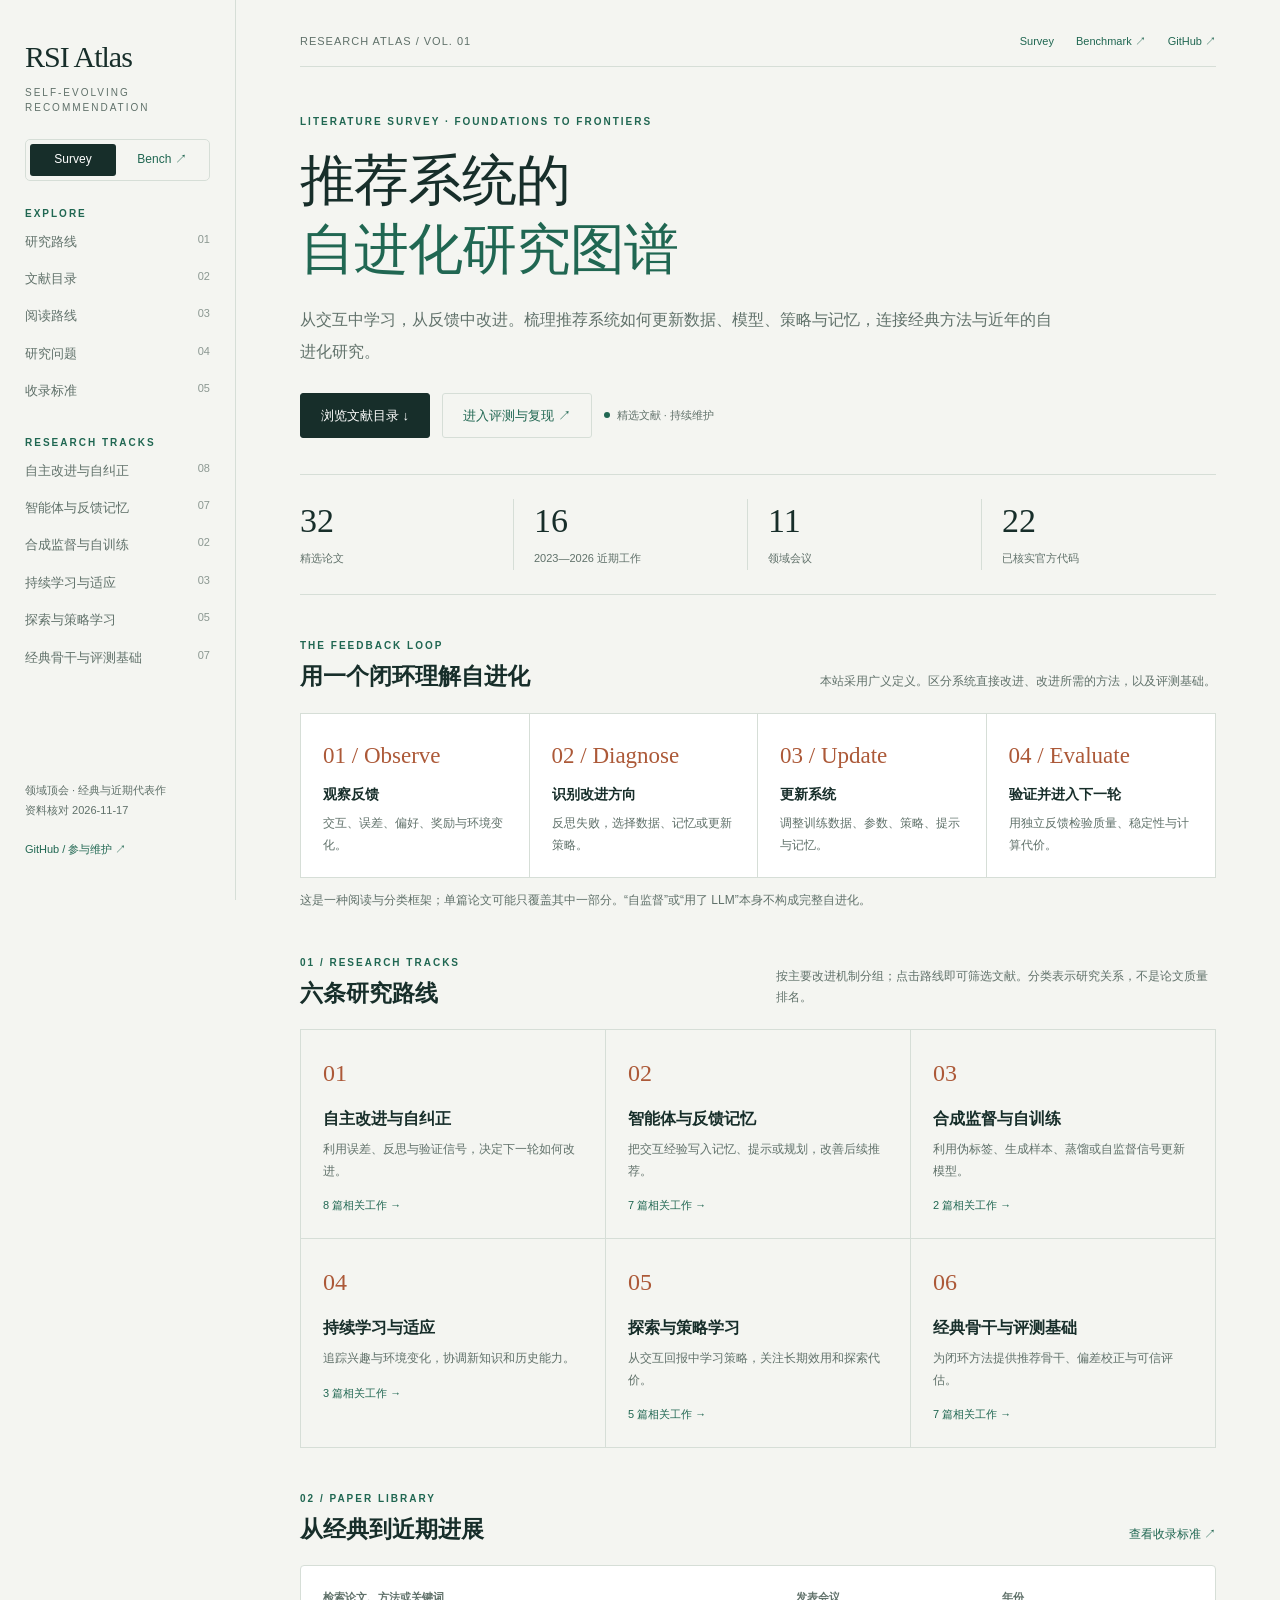
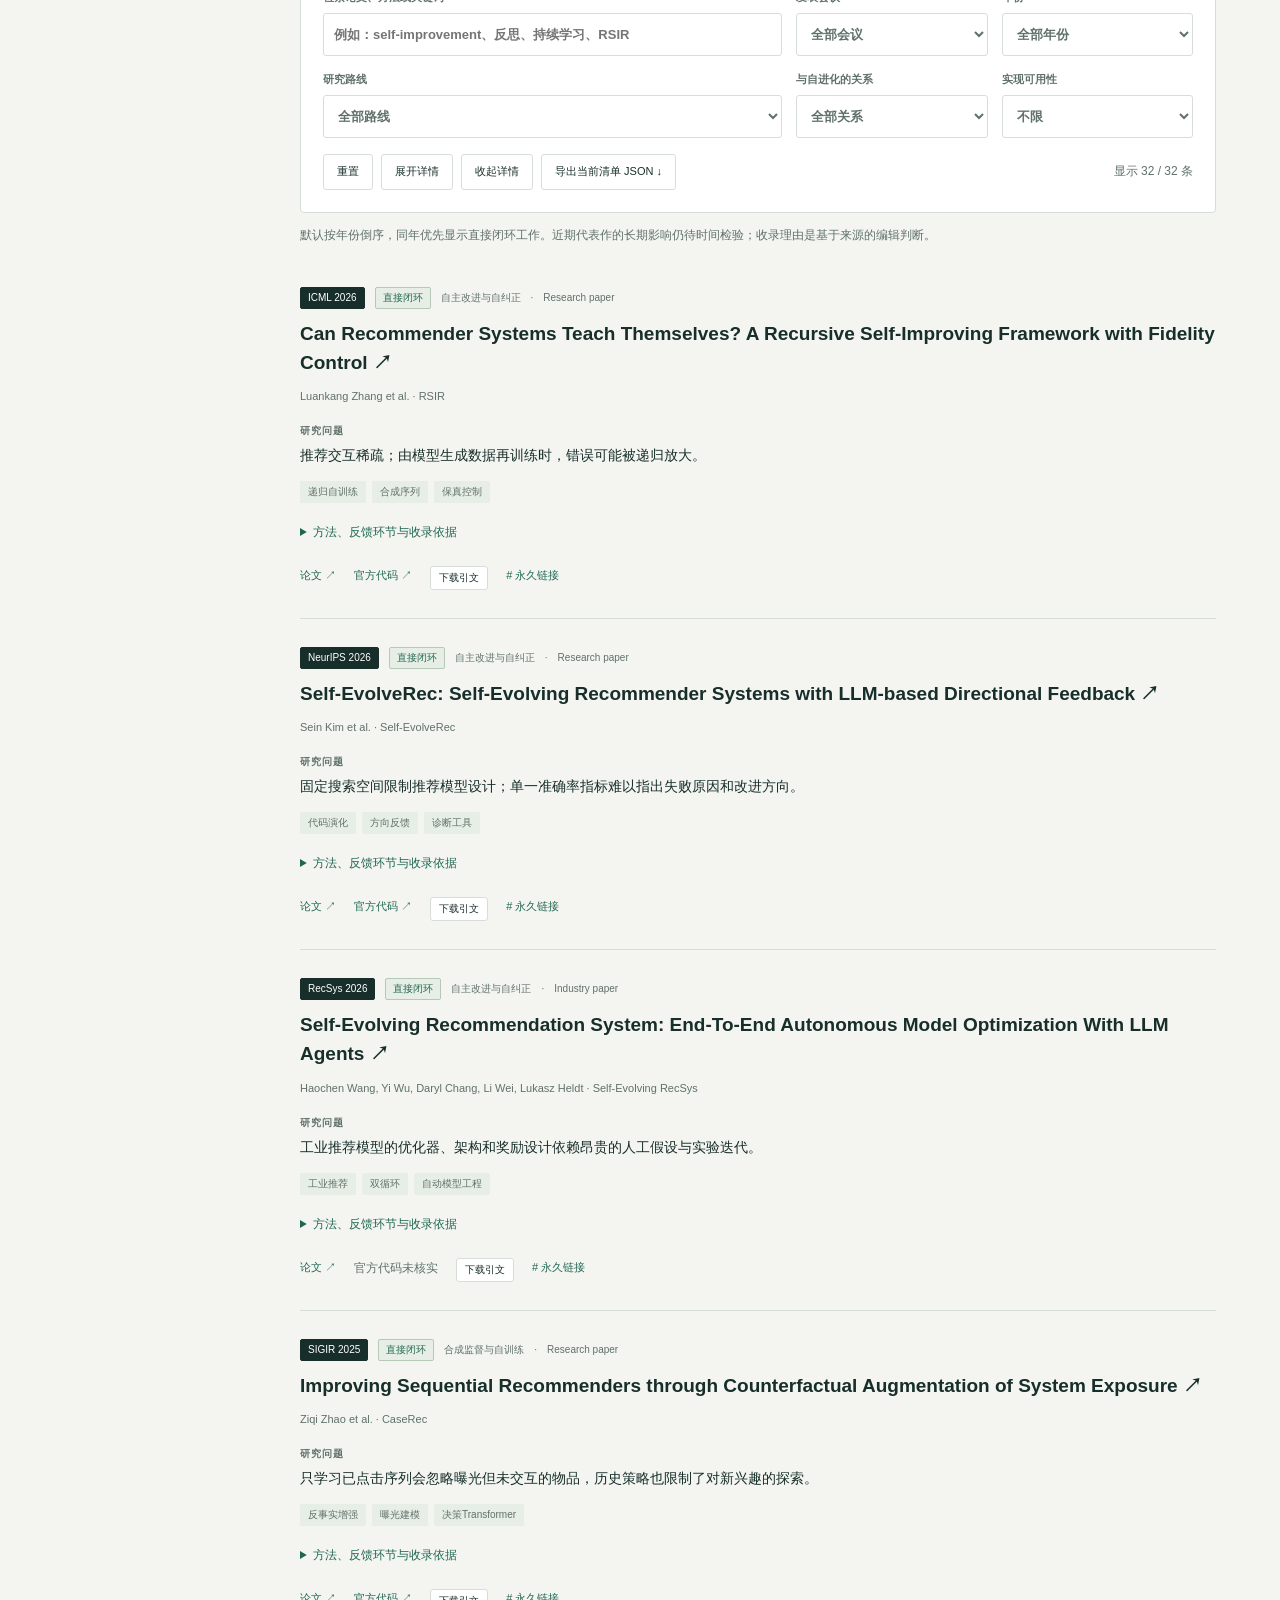
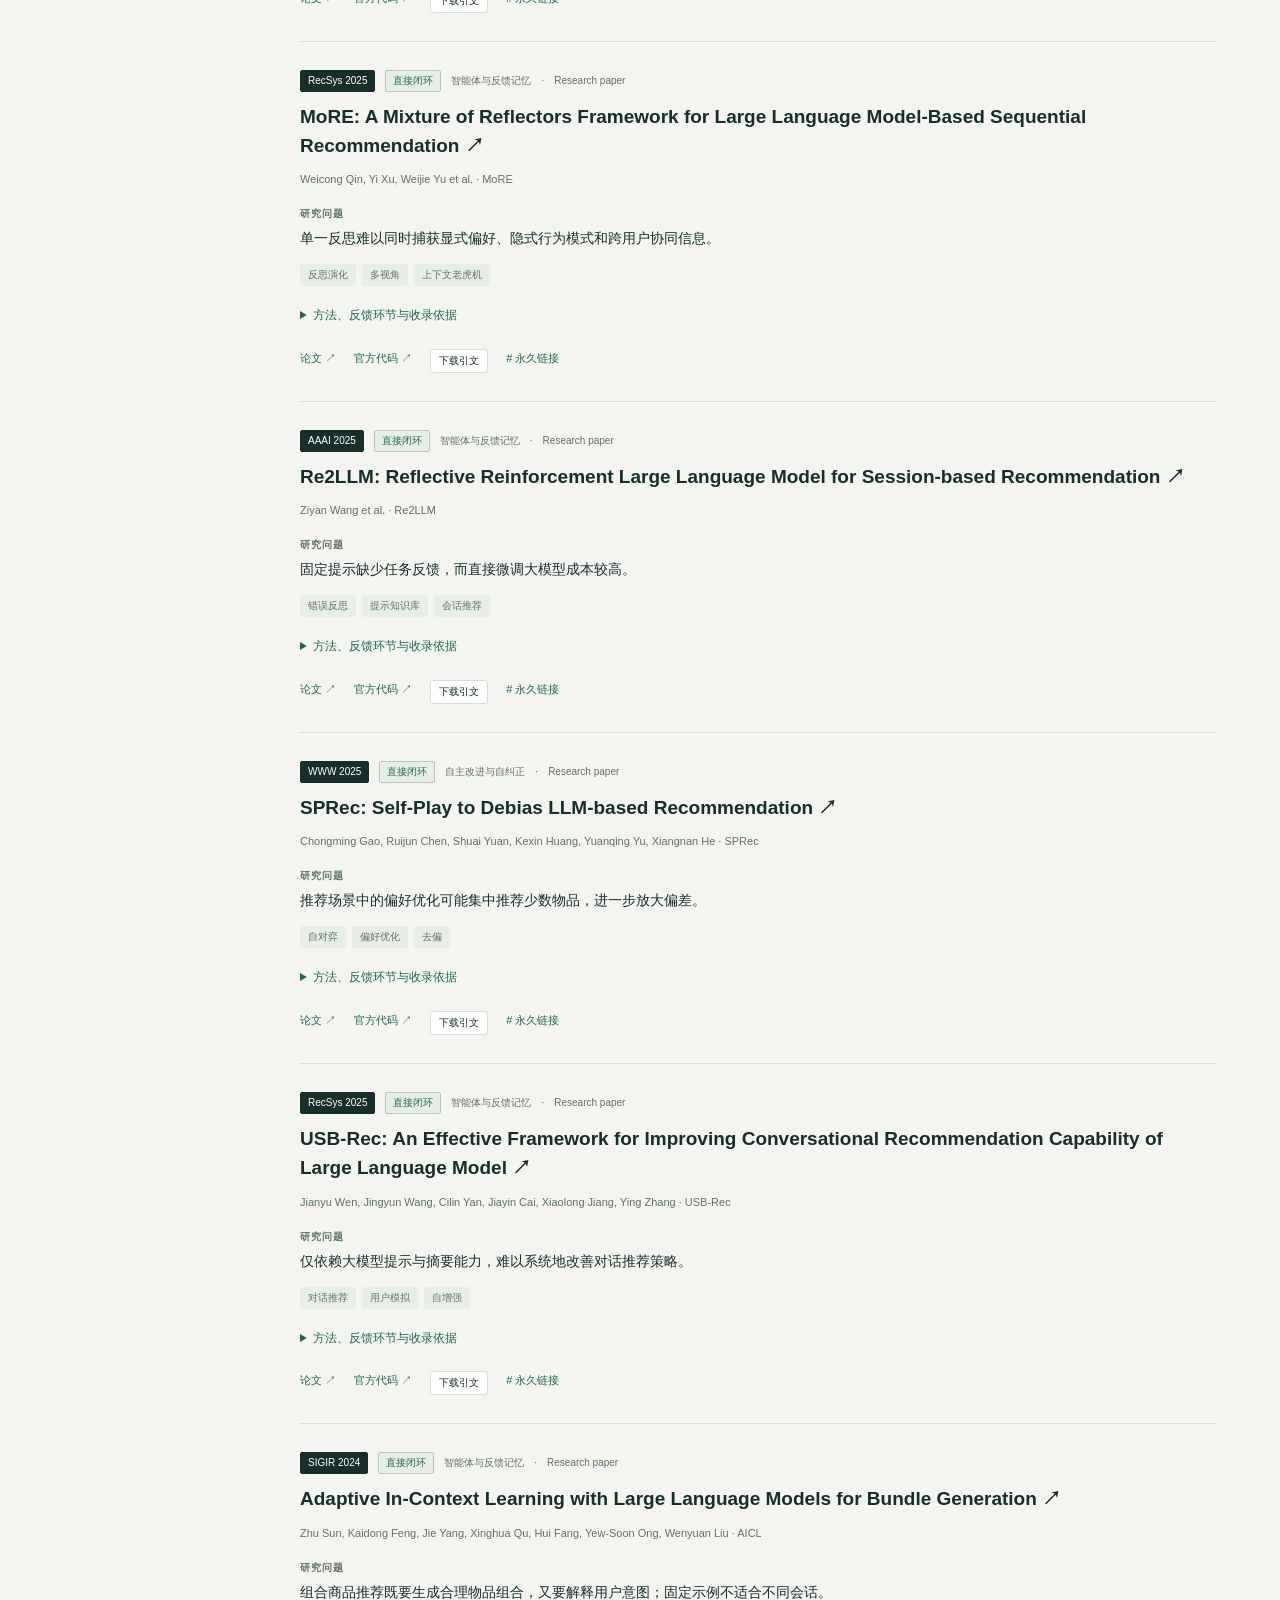
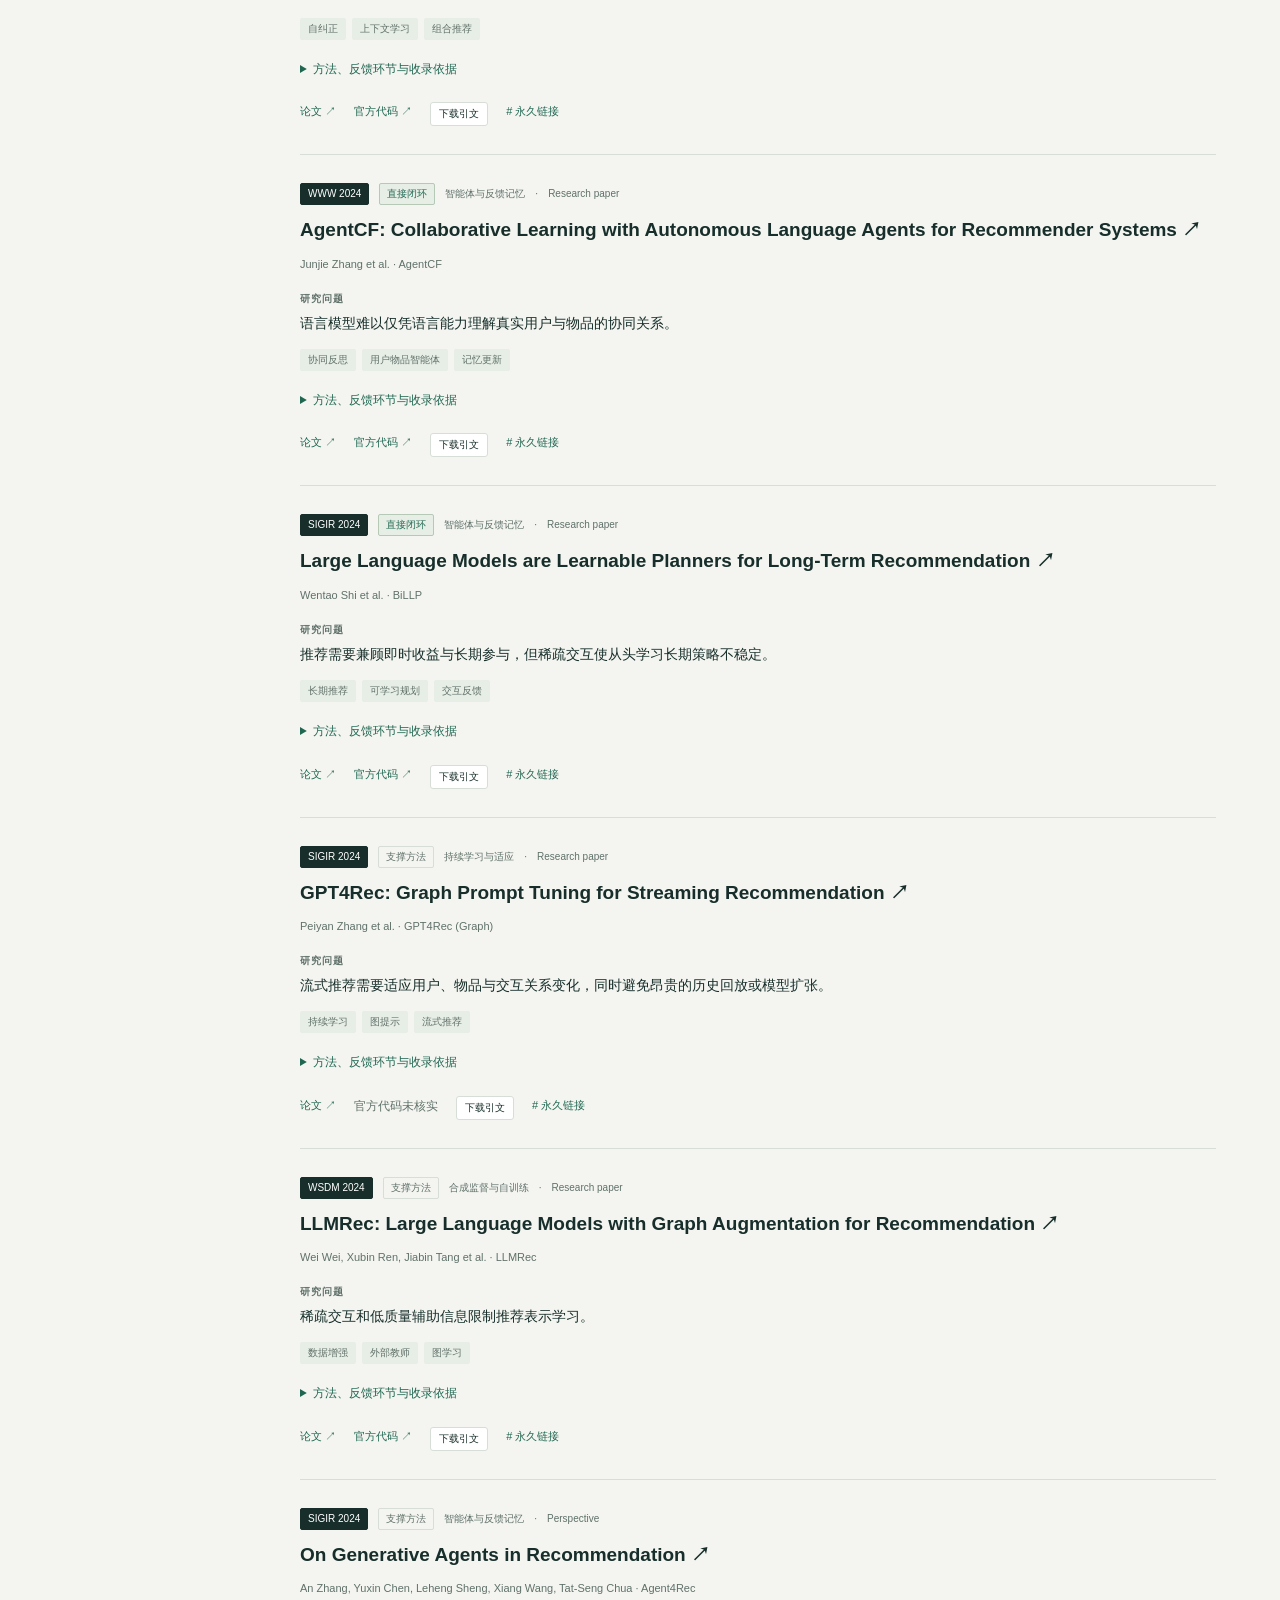
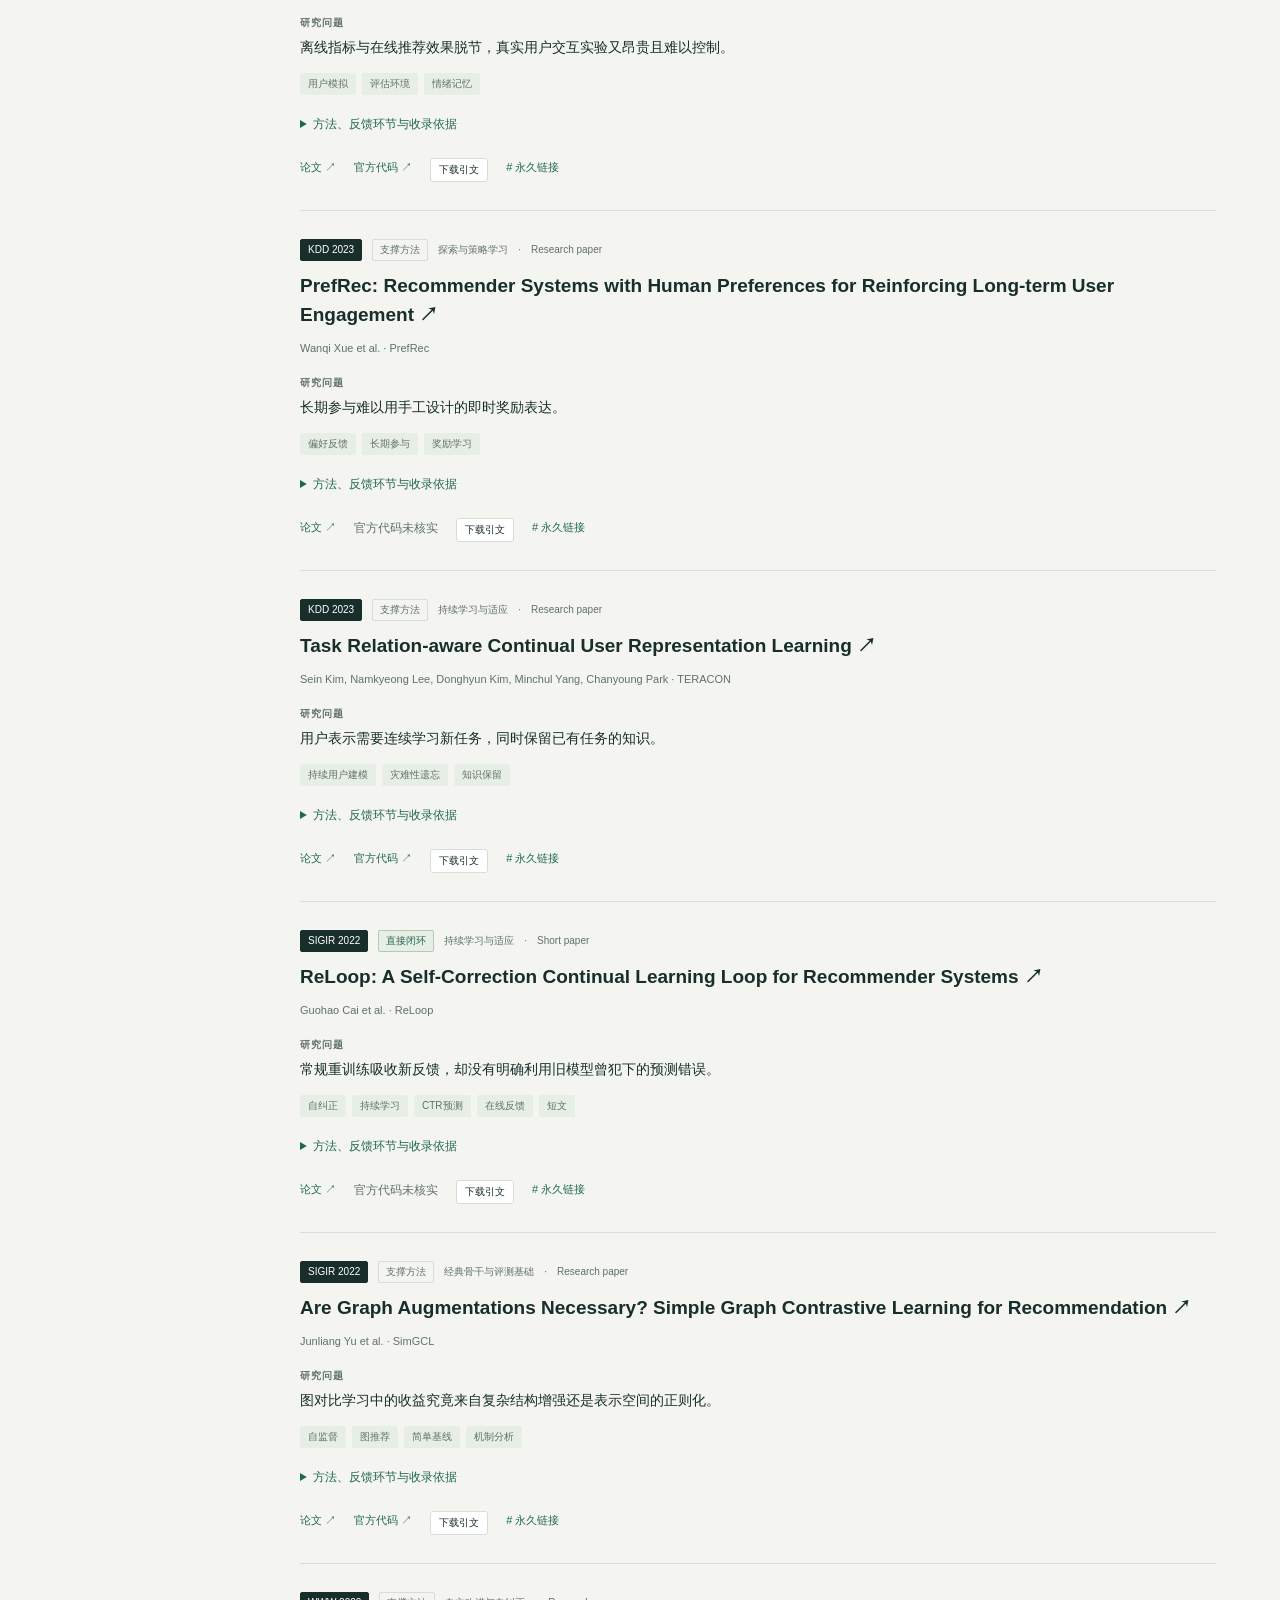
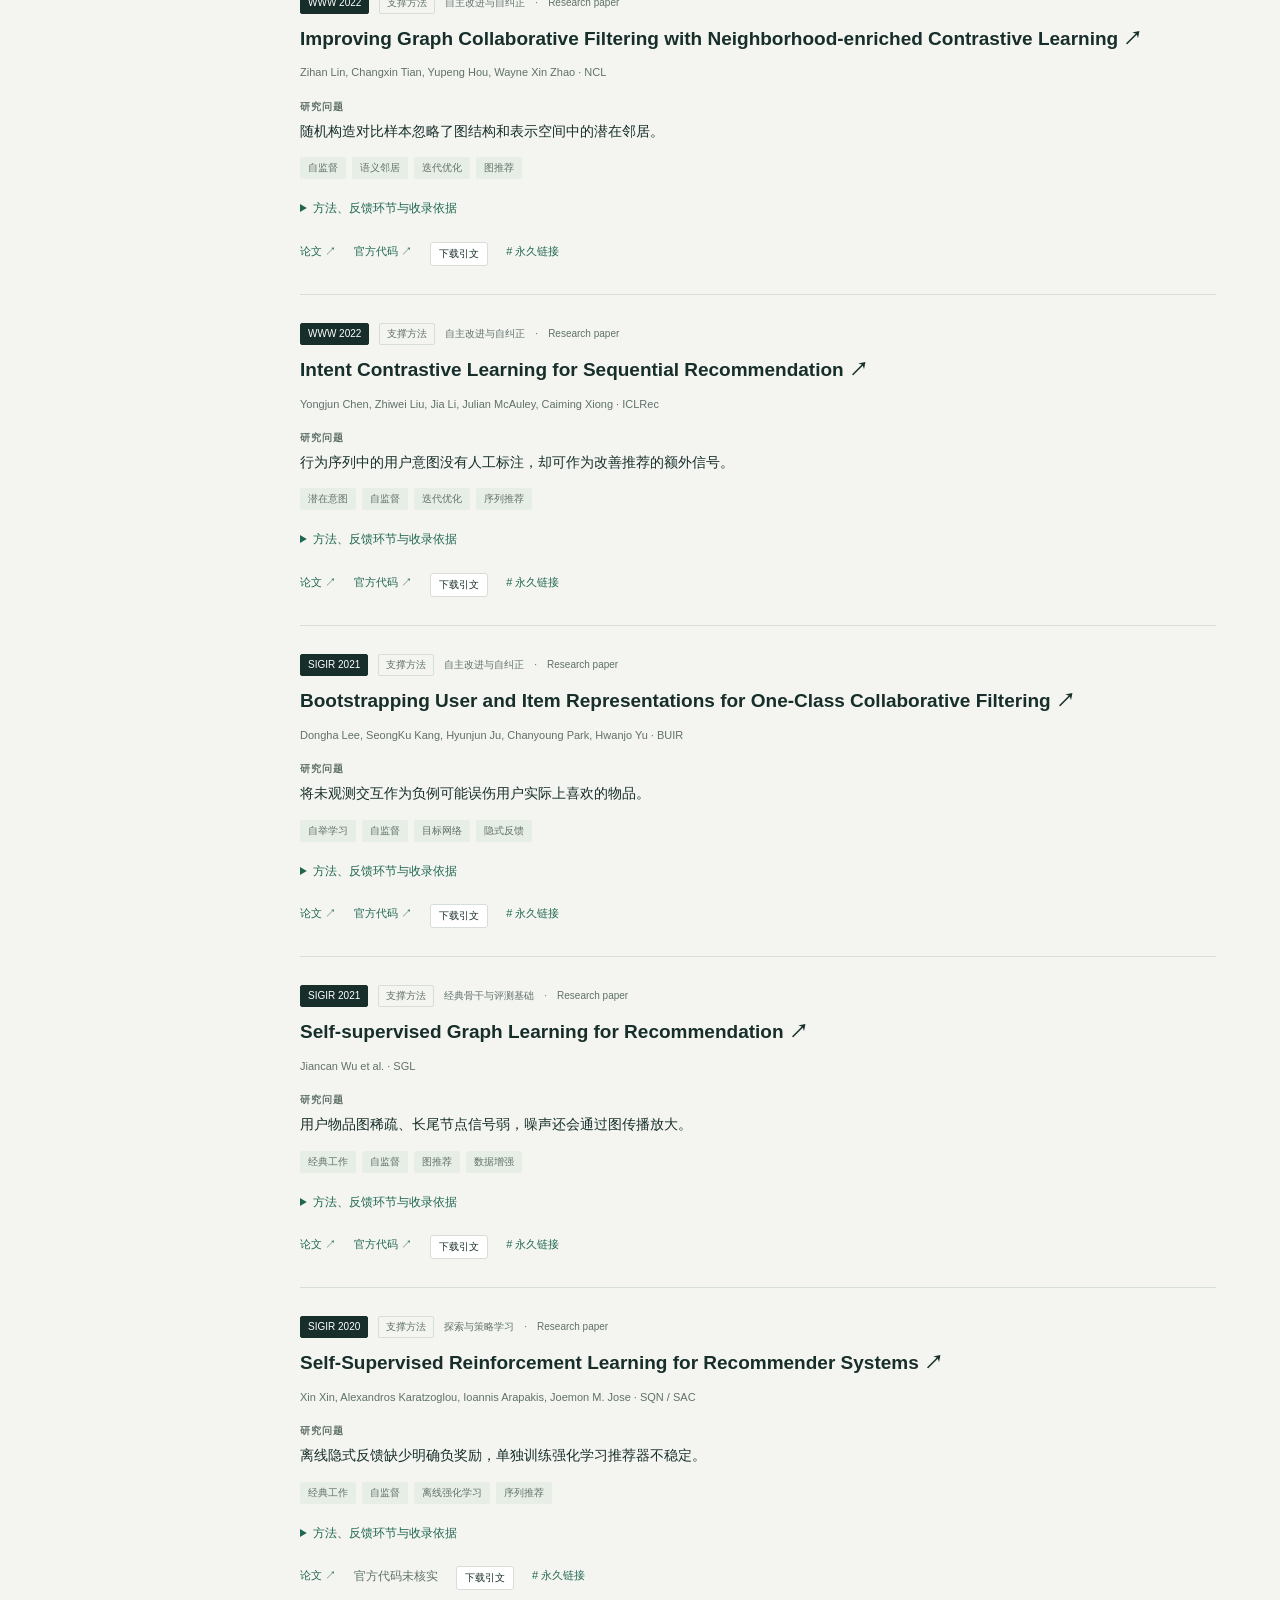
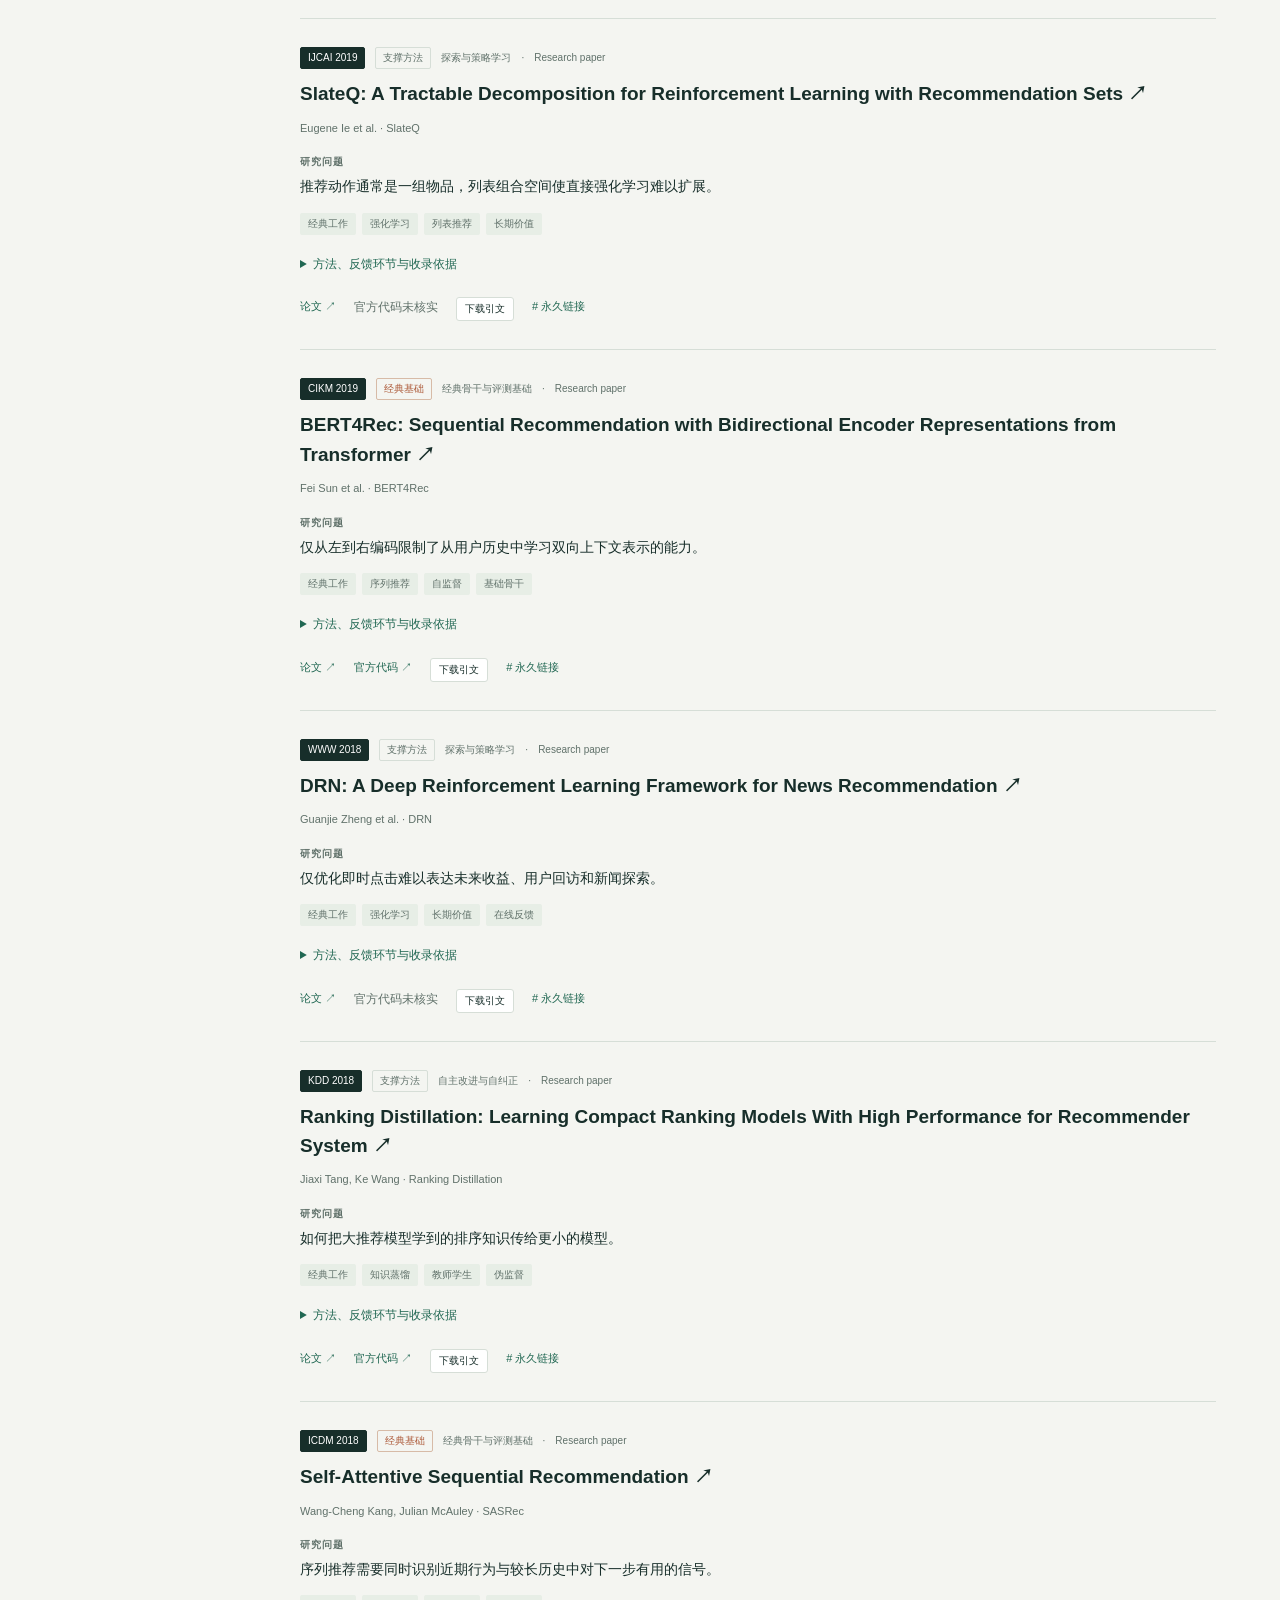
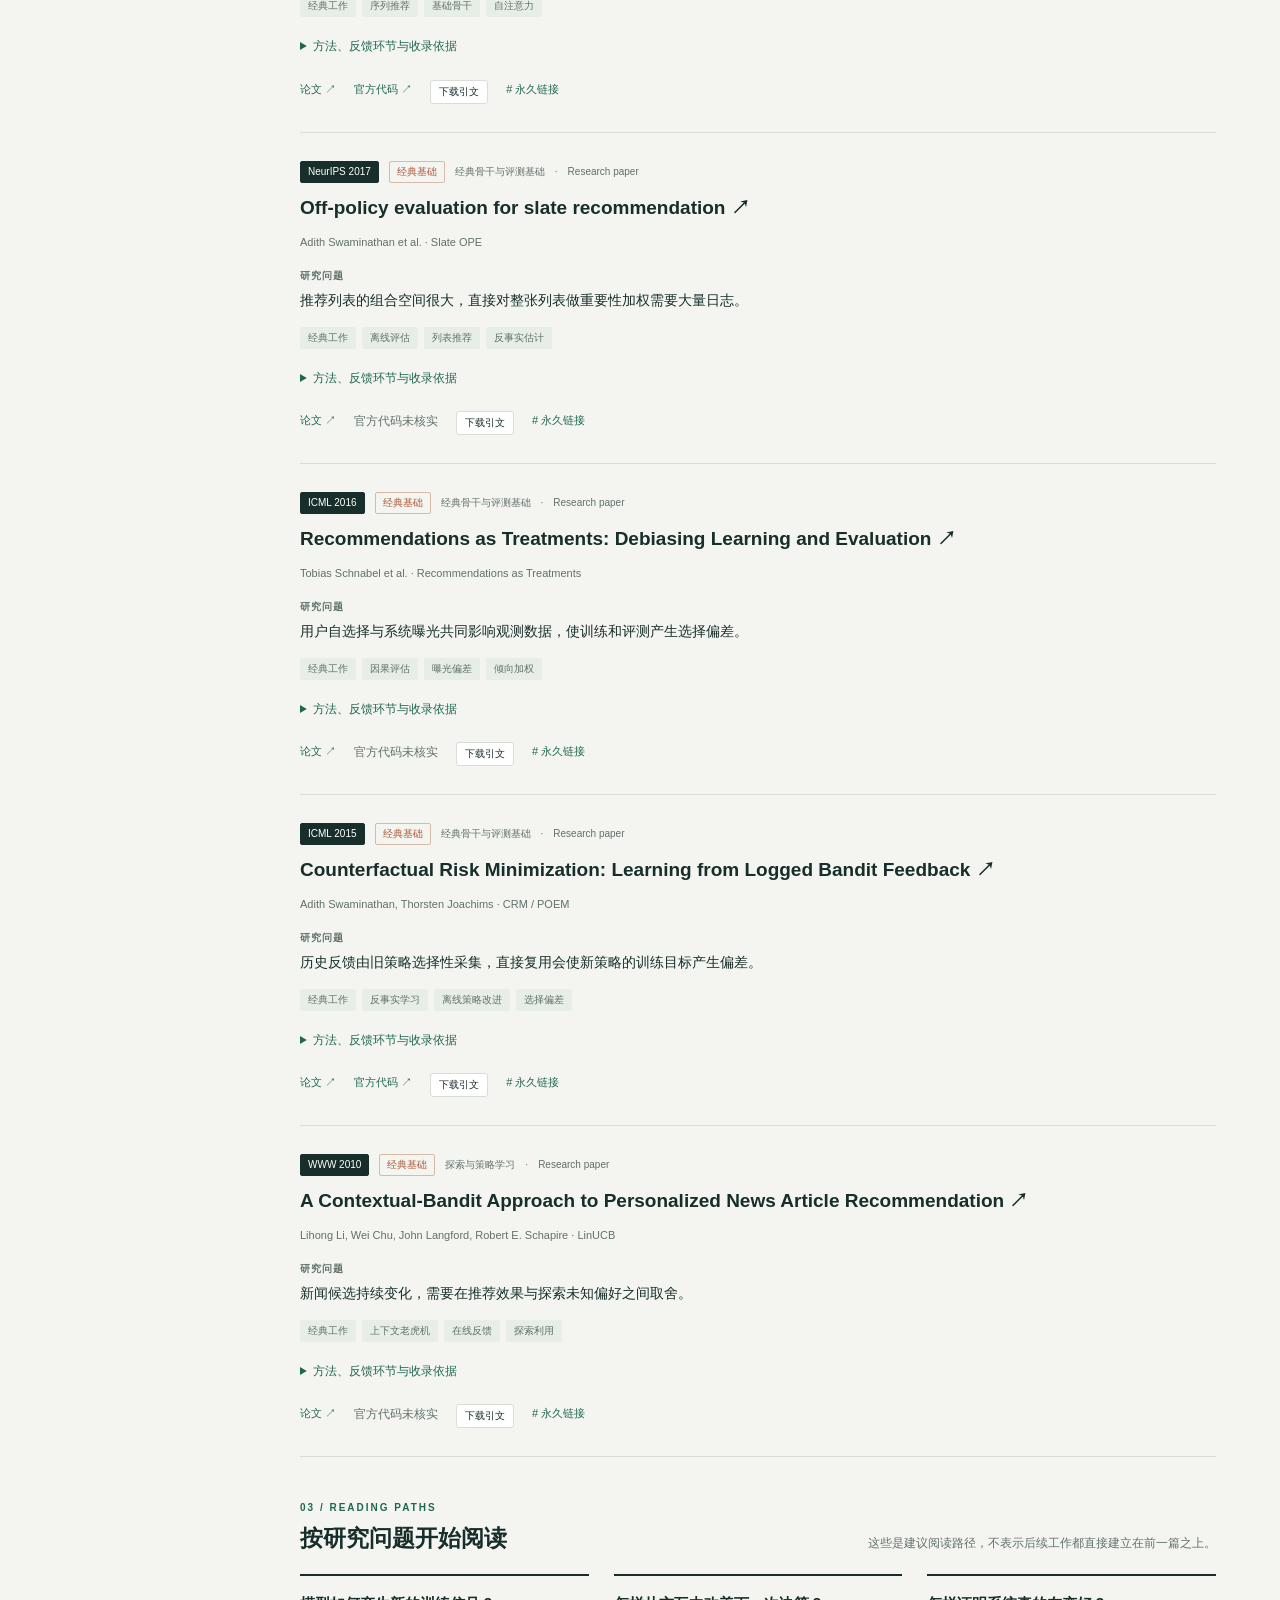
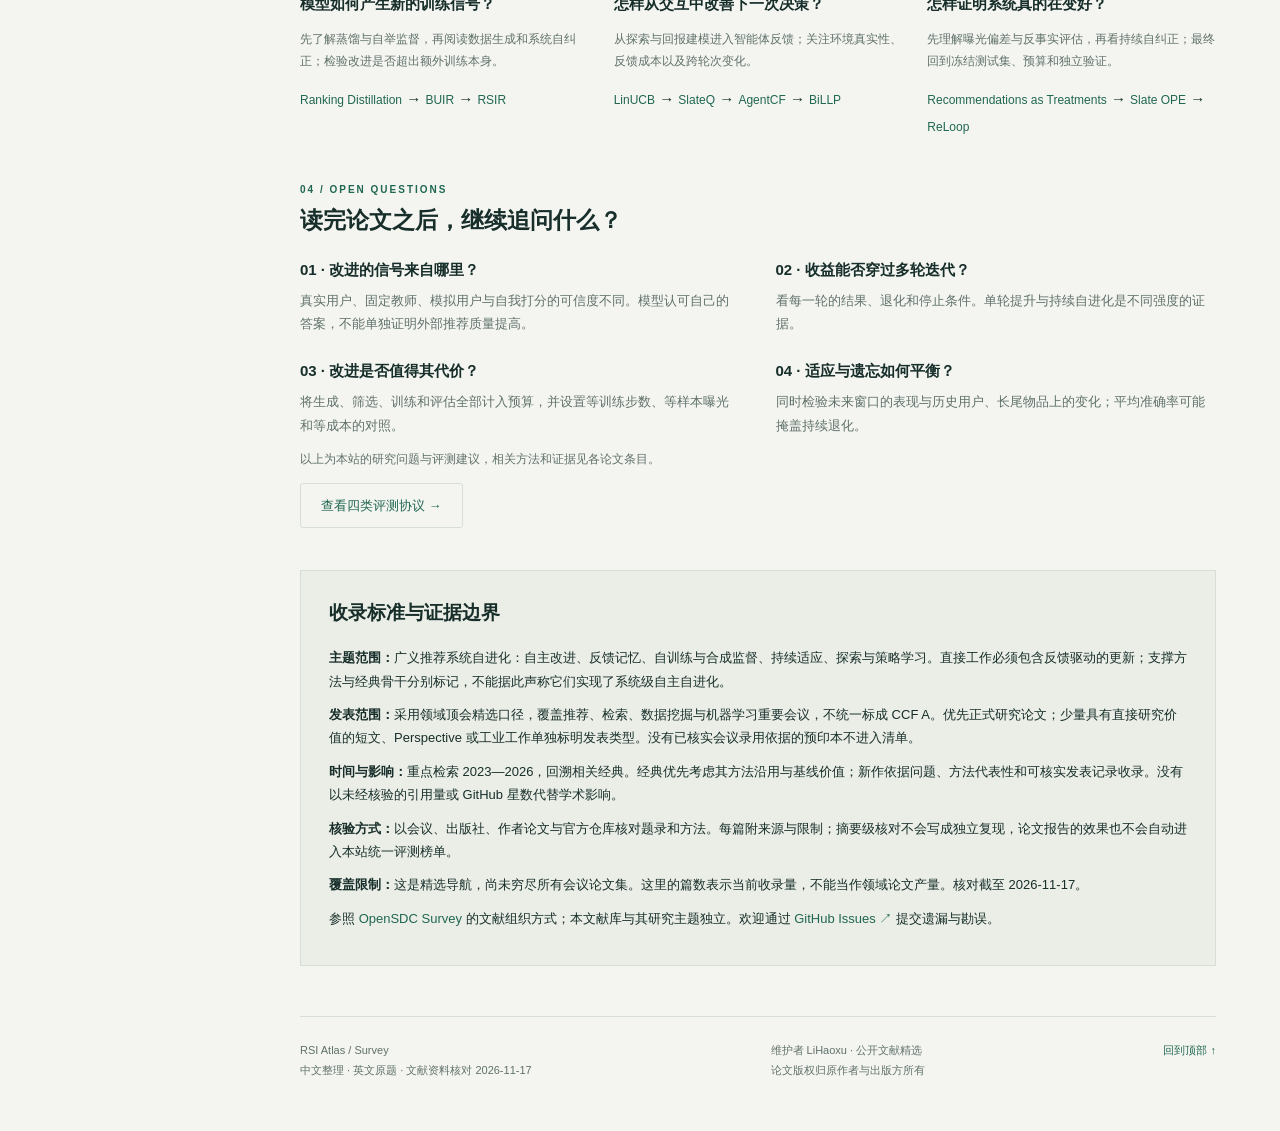
==== index.html @ 89f73ef8 "Build curated self-evolving recommender systems survey" ====
<!doctype html>
<html lang="zh-CN"><head><meta charset="utf-8"><meta name="viewport" content="width=device-width,initial-scale=1"><meta name="description" content="推荐系统自进化领域顶会文献精选：自主改进、智能体反馈、合成监督、持续学习与强化学习。连接经典基础和2023—2026年代表工作。"><meta name="theme-color" content="#172e2a"><title>RSI Survey · 推荐系统自进化研究图谱</title><link rel="icon" href="assets/favicon.svg" type="image/svg+xml"><link rel="stylesheet" href="assets/styles.css"><script src="assets/app.js" defer></script></head>
<body id="top"><a class="skip" href="#main">跳到正文</a><div class="layout"><aside class="sidebar" aria-label="研究目录"><a class="brand" href="index.html">RSI Atlas<span class="mark">SELF-EVOLVING RECOMMENDATION</span></a><div class="switch"><a class="active" href="index.html" aria-current="page">Survey</a><a href="../rsi-bench/index.html">Bench ↗</a></div><nav><div class="nav-label">EXPLORE</div><a href="#taxonomy">研究路线 <small>01</small></a><a href="#catalog">文献目录 <small>02</small></a><a href="#reading">阅读路线 <small>03</small></a><a href="#questions">研究问题 <small>04</small></a><a href="#scope">收录标准 <small>05</small></a></nav><nav><div class="nav-label">RESEARCH TRACKS</div><a href="#catalog" data-filter-category="self-evolution">自主改进与自纠正<small>08</small></a><a href="#catalog" data-filter-category="agents">智能体与反馈记忆<small>07</small></a><a href="#catalog" data-filter-category="synthetic">合成监督与自训练<small>02</small></a><a href="#catalog" data-filter-category="continual">持续学习与适应<small>03</small></a><a href="#catalog" data-filter-category="reinforcement">探索与策略学习<small>05</small></a><a href="#catalog" data-filter-category="foundations">经典骨干与评测基础<small>07</small></a></nav><div class="bottom"><span>领域顶会 · 经典与近期代表作</span><span>资料核对 2026-11-17</span><br><a class="" href="https://github.com/LiHaoxu/rsi-survey" target="_blank" rel="noopener noreferrer">GitHub / 参与维护 ↗</a></div></aside>
<main class="main" id="main"><div class="topline"><span class="mobile-brand">RSI Atlas</span><span class="edition">RESEARCH ATLAS / VOL. 01</span><nav><a href="index.html" aria-current="page">Survey</a><a href="../rsi-bench/index.html">Benchmark ↗</a><a class="" href="https://github.com/LiHaoxu/rsi-survey" target="_blank" rel="noopener noreferrer">GitHub ↗</a></nav></div>
<header class="hero"><div class="eyebrow">LITERATURE SURVEY · FOUNDATIONS TO FRONTIERS</div><h1>推荐系统的<br><em>自进化研究图谱</em></h1><p class="lead">从交互中学习，从反馈中改进。梳理推荐系统如何更新数据、模型、策略与记忆，连接经典方法与近年的自进化研究。</p><div class="hero-actions"><a class="btn primary" href="#catalog">浏览文献目录 ↓</a><a class="btn" href="../rsi-bench/index.html">进入评测与复现 ↗</a><span class="status">精选文献 · 持续维护</span></div></header>
<div class="stats"><div class="stat"><strong>32</strong><span>精选论文</span></div><div class="stat"><strong>16</strong><span>2023—2026 近期工作</span></div><div class="stat"><strong>11</strong><span>领域会议</span></div><div class="stat"><strong>22</strong><span>已核实官方代码</span></div></div>
<section><div class="section-head"><div><div class="eyebrow">THE FEEDBACK LOOP</div><h2>用一个闭环理解自进化</h2></div><p>本站采用广义定义。区分系统直接改进、改进所需的方法，以及评测基础。</p></div><div class="loop"><div><span class="n">01 / Observe</span><b>观察反馈</b><p>交互、误差、偏好、奖励与环境变化。</p></div><div><span class="n">02 / Diagnose</span><b>识别改进方向</b><p>反思失败，选择数据、记忆或更新策略。</p></div><div><span class="n">03 / Update</span><b>更新系统</b><p>调整训练数据、参数、策略、提示与记忆。</p></div><div><span class="n">04 / Evaluate</span><b>验证并进入下一轮</b><p>用独立反馈检验质量、稳定性与计算代价。</p></div></div><p class="note">这是一种阅读与分类框架；单篇论文可能只覆盖其中一部分。“自监督”或“用了 LLM”本身不构成完整自进化。</p></section>
<section id="taxonomy"><div class="section-head"><div><div class="eyebrow">01 / RESEARCH TRACKS</div><h2>六条研究路线</h2></div><p>按主要改进机制分组；点击路线即可筛选文献。分类表示研究关系，不是论文质量排名。</p></div><div class="taxonomy"><a class="taxon" href="#catalog" data-filter-category="self-evolution"><span class="number">01</span><h3>自主改进与自纠正</h3><p>利用误差、反思与验证信号，决定下一轮如何改进。</p><span class="count">8 篇相关工作 →</span></a><a class="taxon" href="#catalog" data-filter-category="agents"><span class="number">02</span><h3>智能体与反馈记忆</h3><p>把交互经验写入记忆、提示或规划，改善后续推荐。</p><span class="count">7 篇相关工作 →</span></a><a class="taxon" href="#catalog" data-filter-category="synthetic"><span class="number">03</span><h3>合成监督与自训练</h3><p>利用伪标签、生成样本、蒸馏或自监督信号更新模型。</p><span class="count">2 篇相关工作 →</span></a><a class="taxon" href="#catalog" data-filter-category="continual"><span class="number">04</span><h3>持续学习与适应</h3><p>追踪兴趣与环境变化，协调新知识和历史能力。</p><span class="count">3 篇相关工作 →</span></a><a class="taxon" href="#catalog" data-filter-category="reinforcement"><span class="number">05</span><h3>探索与策略学习</h3><p>从交互回报中学习策略，关注长期效用和探索代价。</p><span class="count">5 篇相关工作 →</span></a><a class="taxon" href="#catalog" data-filter-category="foundations"><span class="number">06</span><h3>经典骨干与评测基础</h3><p>为闭环方法提供推荐骨干、偏差校正与可信评估。</p><span class="count">7 篇相关工作 →</span></a></div></section>
<section id="catalog"><div class="section-head"><div><div class="eyebrow">02 / PAPER LIBRARY</div><h2>从经典到近期进展</h2></div><a class="section-link" href="#scope">查看收录标准 ↗</a></div>
<form class="filters" data-filters role="search"><div class="controls"><label>检索论文、方法或关键词<input type="search" name="q" placeholder="例如：self-improvement、反思、持续学习、RSIR" aria-label="检索论文、方法或关键词"></label><label>发表会议<select name="venue"><option value="">全部会议</option><option value="AAAI">AAAI</option><option value="CIKM">CIKM</option><option value="ICDM">ICDM</option><option value="ICML">ICML</option><option value="IJCAI">IJCAI</option><option value="KDD">KDD</option><option value="NeurIPS">NeurIPS</option><option value="RecSys">RecSys</option><option value="SIGIR">SIGIR</option><option value="WSDM">WSDM</option><option value="WWW">WWW</option></select></label><label>年份<select name="year"><option value="">全部年份</option><option value="2026">2026</option><option value="2025">2025</option><option value="2024">2024</option><option value="2023">2023</option><option value="2022">2022</option><option value="2021">2021</option><option value="2020">2020</option><option value="2019">2019</option><option value="2018">2018</option><option value="2017">2017</option><option value="2016">2016</option><option value="2015">2015</option><option value="2010">2010</option></select></label><label>研究路线<select name="category"><option value="">全部路线</option><option value="self-evolution">自主改进与自纠正</option><option value="agents">智能体与反馈记忆</option><option value="synthetic">合成监督与自训练</option><option value="continual">持续学习与适应</option><option value="reinforcement">探索与策略学习</option><option value="foundations">经典骨干与评测基础</option></select></label><label>与自进化的关系<select name="relevance"><option value="">全部关系</option><option value="direct">直接闭环</option><option value="enabling">支撑方法</option><option value="foundation">经典基础</option></select></label><label>实现可用性<select name="code"><option value="">不限</option><option value="yes">已核实官方代码</option></select></label></div><div class="toolbar"><button type="button" data-reset>重置</button><button type="button" data-expand>展开详情</button><button type="button" data-collapse>收起详情</button><button type="button" data-export>导出当前清单 JSON ↓</button><output class="count-output" data-count aria-live="polite">显示 32 / 32 条</output></div></form><noscript>当前显示完整论文清单。启用 JavaScript 后可使用搜索、筛选与导出。</noscript><p class="note">默认按年份倒序，同年优先显示直接闭环工作。近期代表作的长期影响仍待时间检验；收录理由是基于来源的编辑判断。</p>
<div data-entries><article class="entry" id="rsir-2026" data-entry data-year="2026" data-venue="ICML" data-category="self-evolution" data-relevance="direct" data-code="yes">
<div class="entry-top"><span class="badge venue">ICML 2026</span><span class="badge direct">直接闭环</span><span>自主改进与自纠正</span><span>·</span><span>Research paper</span></div>
<h3><a class="" href="https://arxiv.org/abs/2602.15659" target="_blank" rel="noopener noreferrer">Can Recommender Systems Teach Themselves? A Recursive Self-Improving Framework with Fidelity Control ↗</a></h3><p class="authors">Luankang Zhang et al. · RSIR</p>
<p class="summary"><span class="field-label">研究问题</span>推荐交互稀疏；由模型生成数据再训练时，错误可能被递归放大。</p>
<div class="tags"><span class="tag">递归自训练</span><span class="tag">合成序列</span><span class="tag">保真控制</span></div>
<details><summary>方法、反馈环节与收录依据</summary><div class="details-grid"><p><span class="field-label">核心方法</span>当前推荐器生成交互序列，经 fidelity 检查后加入训练数据，训练下一代推荐器。</p><p><span class="field-label">反馈与改进环节</span>模型生成 → 保真筛选 → 后继模型训练 → 下一轮生成；演化对象是训练数据与模型参数。</p><p><span class="field-label">论文证据</span>作者报告多个数据集与骨干上的累积改进，并研究弱模型生成数据对较强模型的迁移；本条核对摘要、官方会议目录和作者代码，不录入未经统一复现的分数。</p><p><span class="field-label">收录理由 · 编辑判断</span>近期直接研究推荐系统递归自训练的代表，明确提出生成、保真控制与迭代训练的闭环；尚不称为成熟经典。</p></div><p class="limitation"><b>证据边界</b>　论文报告的多轮收益不能视为所有切分、训练预算和选择规则下的保证；须控制额外训练与合成数据曝光量。</p><p class="source-note">来源核对：2026-11-17。文献核对不等于独立复现。</p><div class="sources"><a class="" href="https://arxiv.org/abs/2602.15659" target="_blank" rel="noopener noreferrer">来源 1 ↗</a><a class="" href="https://icml.cc/Downloads/2026" target="_blank" rel="noopener noreferrer">来源 2 ↗</a><a class="" href="https://github.com/USTC-StarTeam/RSIR" target="_blank" rel="noopener noreferrer">来源 3 ↗</a></div></details>
<div class="sources"><a class="" href="https://arxiv.org/abs/2602.15659" target="_blank" rel="noopener noreferrer">论文 ↗</a><a class="" href="https://github.com/USTC-StarTeam/RSIR" target="_blank" rel="noopener noreferrer">官方代码 ↗</a><button type="button" data-cite="rsir-2026">下载引文</button><a href="#rsir-2026" aria-label="RSIR 的永久链接"># 永久链接</a></div></article><article class="entry" id="self-evolverec-2026" data-entry data-year="2026" data-venue="NeurIPS" data-category="self-evolution" data-relevance="direct" data-code="yes">
<div class="entry-top"><span class="badge venue">NeurIPS 2026</span><span class="badge direct">直接闭环</span><span>自主改进与自纠正</span><span>·</span><span>Research paper</span></div>
<h3><a class="" href="https://arxiv.org/abs/2602.12612" target="_blank" rel="noopener noreferrer">Self-EvolveRec: Self-Evolving Recommender Systems with LLM-based Directional Feedback ↗</a></h3><p class="authors">Sein Kim et al. · Self-EvolveRec</p>
<p class="summary"><span class="field-label">研究问题</span>固定搜索空间限制推荐模型设计；单一准确率指标难以指出失败原因和改进方向。</p>
<div class="tags"><span class="tag">代码演化</span><span class="tag">方向反馈</span><span class="tag">诊断工具</span></div>
<details><summary>方法、反馈环节与收录依据</summary><div class="details-grid"><p><span class="field-label">核心方法</span>结合用户模拟器的定性反馈与模型诊断工具的定量检查，引导 LLM 修改推荐代码，并让诊断工具随模型一起更新。</p><p><span class="field-label">反馈与改进环节</span>诊断/模拟反馈 → 方向规划 → 代码修改 → 训练评估 → 模型与诊断工具共同演化。</p><p><span class="field-label">论文证据</span>摘要报告对 NAS 和 LLM 代码演化基线的改进；NeurIPS 2026 官方目录已列出该题名，arXiv 最新版本也标注 NeurIPS 2026。</p><p><span class="field-label">收录理由 · 编辑判断</span>近期代码级自进化推荐的代表，强调反馈是否能提供方向以及诊断工具是否随系统变化；作为新进展收录。</p></div><p class="limitation"><b>证据边界</b>　标量代理、模拟用户反馈与真实用户满意度有区别；评估须记录搜索预算、验证集复用和最终独立测试。</p><p class="source-note">来源核对：2026-11-17。文献核对不等于独立复现。</p><div class="sources"><a class="" href="https://arxiv.org/abs/2602.12612" target="_blank" rel="noopener noreferrer">来源 1 ↗</a><a class="" href="https://neurips.cc/Downloads/2026" target="_blank" rel="noopener noreferrer">来源 2 ↗</a><a class="" href="https://github.com/Sein-Kim/self_evolverec" target="_blank" rel="noopener noreferrer">来源 3 ↗</a></div></details>
<div class="sources"><a class="" href="https://arxiv.org/abs/2602.12612" target="_blank" rel="noopener noreferrer">论文 ↗</a><a class="" href="https://github.com/Sein-Kim/self_evolverec" target="_blank" rel="noopener noreferrer">官方代码 ↗</a><button type="button" data-cite="self-evolverec-2026">下载引文</button><a href="#self-evolverec-2026" aria-label="Self-EvolveRec 的永久链接"># 永久链接</a></div></article><article class="entry" id="self-evolving-youtube-2026" data-entry data-year="2026" data-venue="RecSys" data-category="self-evolution" data-relevance="direct" data-code="no">
<div class="entry-top"><span class="badge venue">RecSys 2026</span><span class="badge direct">直接闭环</span><span>自主改进与自纠正</span><span>·</span><span>Industry paper</span></div>
<h3><a class="" href="https://arxiv.org/abs/2602.10226" target="_blank" rel="noopener noreferrer">Self-Evolving Recommendation System: End-To-End Autonomous Model Optimization With LLM Agents ↗</a></h3><p class="authors">Haochen Wang, Yi Wu, Daryl Chang, Li Wei, Lukasz Heldt · Self-Evolving RecSys</p>
<p class="summary"><span class="field-label">研究问题</span>工业推荐模型的优化器、架构和奖励设计依赖昂贵的人工假设与实验迭代。</p>
<div class="tags"><span class="tag">工业推荐</span><span class="tag">双循环</span><span class="tag">自动模型工程</span></div>
<details><summary>方法、反馈环节与收录依据</summary><div class="details-grid"><p><span class="field-label">核心方法</span>离线快速循环生成并训练候选方案，在线慢速循环用延迟业务指标验证，LLM 智能体承担模型工程工作。</p><p><span class="field-label">反馈与改进环节</span>假设生成 → 代码与训练 → 离线代理筛选 → 在线验证 → 反馈到下一轮设计。</p><p><span class="field-label">论文证据</span>作者报告 YouTube 生产上线案例；RecSys 2026 官方 Session 4 标注为 IND 工业轨论文。</p><p><span class="field-label">收录理由 · 编辑判断</span>连接模型研发闭环与生产在线验证的工业代表，展示自进化不局限于数据增强；工业轨身份单独标记。</p></div><p class="limitation"><b>证据边界</b>　生产数据、基础设施和完整实验环境未在所核对入口公开；工业案例不能直接填入公开数据集统一排行榜。</p><p class="source-note">来源核对：2026-11-17。文献核对不等于独立复现。</p><div class="sources"><a class="" href="https://arxiv.org/abs/2602.10226" target="_blank" rel="noopener noreferrer">来源 1 ↗</a><a class="" href="https://recsys.acm.org/recsys26/session-4/" target="_blank" rel="noopener noreferrer">来源 2 ↗</a></div></details>
<div class="sources"><a class="" href="https://arxiv.org/abs/2602.10226" target="_blank" rel="noopener noreferrer">论文 ↗</a><span class="note">官方代码未核实</span><button type="button" data-cite="self-evolving-youtube-2026">下载引文</button><a href="#self-evolving-youtube-2026" aria-label="Self-Evolving RecSys 的永久链接"># 永久链接</a></div></article><article class="entry" id="caserec-2025" data-entry data-year="2025" data-venue="SIGIR" data-category="synthetic" data-relevance="direct" data-code="yes">
<div class="entry-top"><span class="badge venue">SIGIR 2025</span><span class="badge direct">直接闭环</span><span>合成监督与自训练</span><span>·</span><span>Research paper</span></div>
<h3><a class="" href="https://doi.org/10.1145/3726302.3730005" target="_blank" rel="noopener noreferrer">Improving Sequential Recommenders through Counterfactual Augmentation of System Exposure ↗</a></h3><p class="authors">Ziqi Zhao et al. · CaseRec</p>
<p class="summary"><span class="field-label">研究问题</span>只学习已点击序列会忽略曝光但未交互的物品，历史策略也限制了对新兴趣的探索。</p>
<div class="tags"><span class="tag">反事实增强</span><span class="tag">曝光建模</span><span class="tag">决策Transformer</span></div>
<details><summary>方法、反馈环节与收录依据</summary><div class="details-grid"><p><span class="field-label">核心方法</span>以决策 Transformer 建模曝光轨迹，用用户模拟器估计反事实反馈，提供随机和自改进两种增强策略。</p><p><span class="field-label">反馈与改进环节</span>当前推荐器自回归生成曝光 → 模拟反馈 → 反事实轨迹增强 → 训练推荐器。</p><p><span class="field-label">论文证据</span>SIGIR 2025 正式论文与作者版本明确描述 self-improving 策略，在三个真实数据基准上评估。</p><p><span class="field-label">收录理由 · 编辑判断</span>将曝光信息、反事实模拟和自改进训练相连，是数据层闭环的代表，也有助于区别保真性与训练效用。</p></div><p class="limitation"><b>证据边界</b>　合成反馈由模拟器给出，不能视为真实因果反馈；须与随机增强、相同训练量和无增强对照比较。</p><p class="source-note">来源核对：2026-11-17。文献核对不等于独立复现。</p><div class="sources"><a class="" href="https://doi.org/10.1145/3726302.3730005" target="_blank" rel="noopener noreferrer">来源 1 ↗</a><a class="" href="https://arxiv.org/abs/2504.13482" target="_blank" rel="noopener noreferrer">来源 2 ↗</a><a class="" href="https://github.com/ZiqiZhao1/CaseRec" target="_blank" rel="noopener noreferrer">来源 3 ↗</a></div></details>
<div class="sources"><a class="" href="https://doi.org/10.1145/3726302.3730005" target="_blank" rel="noopener noreferrer">论文 ↗</a><a class="" href="https://github.com/ZiqiZhao1/CaseRec" target="_blank" rel="noopener noreferrer">官方代码 ↗</a><button type="button" data-cite="caserec-2025">下载引文</button><a href="#caserec-2025" aria-label="CaseRec 的永久链接"># 永久链接</a></div></article><article class="entry" id="more-2025" data-entry data-year="2025" data-venue="RecSys" data-category="agents" data-relevance="direct" data-code="yes">
<div class="entry-top"><span class="badge venue">RecSys 2025</span><span class="badge direct">直接闭环</span><span>智能体与反馈记忆</span><span>·</span><span>Research paper</span></div>
<h3><a class="" href="https://arxiv.org/abs/2409.06377" target="_blank" rel="noopener noreferrer">MoRE: A Mixture of Reflectors Framework for Large Language Model-Based Sequential Recommendation ↗</a></h3><p class="authors">Weicong Qin, Yi Xu, Weijie Yu et al. · MoRE</p>
<p class="summary"><span class="field-label">研究问题</span>单一反思难以同时捕获显式偏好、隐式行为模式和跨用户协同信息。</p>
<div class="tags"><span class="tag">反思演化</span><span class="tag">多视角</span><span class="tag">上下文老虎机</span></div>
<details><summary>方法、反馈环节与收录依据</summary><div class="details-grid"><p><span class="field-label">核心方法</span>构造多个视角的反思器，用元反思器比较反思的有无与新旧版本，在离线迭代改进反思，并在线以 contextual bandit 选择视角。</p><p><span class="field-label">反馈与改进环节</span>多视角反思 → 反思效果比较 → 离线修改 → 在线动态选择。</p><p><span class="field-label">论文证据</span>RecSys 2025 官方研究论文目录与作者正式版本一致，作者在三个基准上报告比较实验。</p><p><span class="field-label">收录理由 · 编辑判断</span>将反思本身作为可以评估、修改与选择的对象，是记忆/反思层自进化的近期代表。</p></div><p class="limitation"><b>证据边界</b>　离线反思改进与在线选择是两个环节；离线基准上的效果不能自动推断为真实线上长期收益。</p><p class="source-note">来源核对：2026-11-17。文献核对不等于独立复现。</p><div class="sources"><a class="" href="https://arxiv.org/abs/2409.06377" target="_blank" rel="noopener noreferrer">来源 1 ↗</a><a class="" href="https://recsys.acm.org/recsys25/accepted-contributions/" target="_blank" rel="noopener noreferrer">来源 2 ↗</a><a class="" href="https://github.com/E-qin/MoRE-Rec" target="_blank" rel="noopener noreferrer">来源 3 ↗</a></div></details>
<div class="sources"><a class="" href="https://arxiv.org/abs/2409.06377" target="_blank" rel="noopener noreferrer">论文 ↗</a><a class="" href="https://github.com/E-qin/MoRE-Rec" target="_blank" rel="noopener noreferrer">官方代码 ↗</a><button type="button" data-cite="more-2025">下载引文</button><a href="#more-2025" aria-label="MoRE 的永久链接"># 永久链接</a></div></article><article class="entry" id="re2llm-2025" data-entry data-year="2025" data-venue="AAAI" data-category="agents" data-relevance="direct" data-code="yes">
<div class="entry-top"><span class="badge venue">AAAI 2025</span><span class="badge direct">直接闭环</span><span>智能体与反馈记忆</span><span>·</span><span>Research paper</span></div>
<h3><a class="" href="https://ojs.aaai.org/index.php/AAAI/article/view/33399" target="_blank" rel="noopener noreferrer">Re2LLM: Reflective Reinforcement Large Language Model for Session-based Recommendation ↗</a></h3><p class="authors">Ziyan Wang et al. · Re2LLM</p>
<p class="summary"><span class="field-label">研究问题</span>固定提示缺少任务反馈，而直接微调大模型成本较高。</p>
<div class="tags"><span class="tag">错误反思</span><span class="tag">提示知识库</span><span class="tag">会话推荐</span></div>
<details><summary>方法、反馈环节与收录依据</summary><div class="details-grid"><p><span class="field-label">核心方法</span>从推荐错误反思得到提示知识库，再通过强化学习训练轻量检索智能体，为具体会话选择有效提示。</p><p><span class="field-label">反馈与改进环节</span>错误反馈 → 反思提示积累 → 提示检索策略学习 → 改善后续推荐。</p><p><span class="field-label">论文证据</span>AAAI 2025 正式论文页确认方法与实证比较；官方代码提供反思与强化利用两个阶段。</p><p><span class="field-label">收录理由 · 编辑判断</span>把自然语言错误反思和可学习检索结合，代表推荐智能体通过外部知识与策略更新实现改进的路线。</p></div><p class="limitation"><b>证据边界</b>　反思知识与检索器更新应分别消融；这不意味着 LLM 的基础参数或自身改进算法持续演化。</p><p class="source-note">来源核对：2026-11-17。文献核对不等于独立复现。</p><div class="sources"><a class="" href="https://ojs.aaai.org/index.php/AAAI/article/view/33399" target="_blank" rel="noopener noreferrer">来源 1 ↗</a><a class="" href="https://arxiv.org/abs/2403.16427" target="_blank" rel="noopener noreferrer">来源 2 ↗</a><a class="" href="https://github.com/wang1351/Re2LLM" target="_blank" rel="noopener noreferrer">来源 3 ↗</a></div></details>
<div class="sources"><a class="" href="https://ojs.aaai.org/index.php/AAAI/article/view/33399" target="_blank" rel="noopener noreferrer">论文 ↗</a><a class="" href="https://github.com/wang1351/Re2LLM" target="_blank" rel="noopener noreferrer">官方代码 ↗</a><button type="button" data-cite="re2llm-2025">下载引文</button><a href="#re2llm-2025" aria-label="Re2LLM 的永久链接"># 永久链接</a></div></article><article class="entry" id="sprec-2025" data-entry data-year="2025" data-venue="WWW" data-category="self-evolution" data-relevance="direct" data-code="yes">
<div class="entry-top"><span class="badge venue">WWW 2025</span><span class="badge direct">直接闭环</span><span>自主改进与自纠正</span><span>·</span><span>Research paper</span></div>
<h3><a class="" href="https://arxiv.org/abs/2412.09243" target="_blank" rel="noopener noreferrer">SPRec: Self-Play to Debias LLM-based Recommendation ↗</a></h3><p class="authors">Chongming Gao, Ruijun Chen, Shuai Yuan, Kexin Huang, Yuanqing Yu, Xiangnan He · SPRec</p>
<p class="summary"><span class="field-label">研究问题</span>推荐场景中的偏好优化可能集中推荐少数物品，进一步放大偏差。</p>
<div class="tags"><span class="tag">自对弈</span><span class="tag">偏好优化</span><span class="tag">去偏</span></div>
<details><summary>方法、反馈环节与收录依据</summary><div class="details-grid"><p><span class="field-label">核心方法</span>交替进行 SFT 与 DPO：真实交互作为正例，上一轮模型的预测作为负例，利用自对弈调整推荐分布。</p><p><span class="field-label">反馈与改进环节</span>当前模型生成 → 与真实交互组成偏好对 → SFT/DPO 更新 → 下一轮生成。</p><p><span class="field-label">论文证据</span>作者摘要报告准确率和公平性上的改善；作者发布 WWW 2025 论文版本与可复现代码。</p><p><span class="field-label">收录理由 · 编辑判断</span>将自对弈直接用于推荐偏差修正，形成有明确反馈来源的参数演化路线，是理解生成式推荐闭环的代表。</p></div><p class="limitation"><b>证据边界</b>　自生成负例不等于真实用户负偏好；须同时报告准确率、物品覆盖与曝光偏差，并控制迭代数据量。</p><p class="source-note">来源核对：2026-11-17。文献核对不等于独立复现。</p><div class="sources"><a class="" href="https://arxiv.org/abs/2412.09243" target="_blank" rel="noopener noreferrer">来源 1 ↗</a><a class="" href="https://hexiangnan.github.io/papers/www25-SPRec.pdf" target="_blank" rel="noopener noreferrer">来源 2 ↗</a><a class="" href="https://github.com/RegionCh/SPRec" target="_blank" rel="noopener noreferrer">来源 3 ↗</a><a class="" href="https://doi.org/10.1145/3696410.3714524" target="_blank" rel="noopener noreferrer">来源 4 ↗</a></div></details>
<div class="sources"><a class="" href="https://arxiv.org/abs/2412.09243" target="_blank" rel="noopener noreferrer">论文 ↗</a><a class="" href="https://github.com/RegionCh/SPRec" target="_blank" rel="noopener noreferrer">官方代码 ↗</a><button type="button" data-cite="sprec-2025">下载引文</button><a href="#sprec-2025" aria-label="SPRec 的永久链接"># 永久链接</a></div></article><article class="entry" id="usb-rec-2025" data-entry data-year="2025" data-venue="RecSys" data-category="agents" data-relevance="direct" data-code="yes">
<div class="entry-top"><span class="badge venue">RecSys 2025</span><span class="badge direct">直接闭环</span><span>智能体与反馈记忆</span><span>·</span><span>Research paper</span></div>
<h3><a class="" href="https://arxiv.org/abs/2509.20381" target="_blank" rel="noopener noreferrer">USB-Rec: An Effective Framework for Improving Conversational Recommendation Capability of Large Language Model ↗</a></h3><p class="authors">Jianyu Wen, Jingyun Wang, Cilin Yan, Jiayin Cai, Xiaolong Jiang, Ying Zhang · USB-Rec</p>
<p class="summary"><span class="field-label">研究问题</span>仅依赖大模型提示与摘要能力，难以系统地改善对话推荐策略。</p>
<div class="tags"><span class="tag">对话推荐</span><span class="tag">用户模拟</span><span class="tag">自增强</span></div>
<details><summary>方法、反馈环节与收录依据</summary><div class="details-grid"><p><span class="field-label">核心方法</span>用用户模拟构造偏好优化数据进行训练，再在推理阶段使用自增强策略，整合训练与交互推理。</p><p><span class="field-label">反馈与改进环节</span>模拟反馈 → 偏好数据 → 模型优化；推理阶段进一步执行自增强。</p><p><span class="field-label">论文证据</span>RecSys 2025 正式研究论文目录确认收录；官方仓库提供偏好数据构造与自增强代码。</p><p><span class="field-label">收录理由 · 编辑判断</span>代表以用户模拟驱动训练、再连接推理时自增强的对话推荐路线，补充纯序列推荐视角。</p></div><p class="limitation"><b>证据边界</b>　模型从模拟器反馈学习，结论依赖模拟行为与真实用户是否一致；训练优化和推理自增强应分开比较成本。</p><p class="source-note">来源核对：2026-11-17。文献核对不等于独立复现。</p><div class="sources"><a class="" href="https://arxiv.org/abs/2509.20381" target="_blank" rel="noopener noreferrer">来源 1 ↗</a><a class="" href="https://recsys.acm.org/recsys25/accepted-contributions/" target="_blank" rel="noopener noreferrer">来源 2 ↗</a><a class="" href="https://github.com/John-Wendell/USB_Rec" target="_blank" rel="noopener noreferrer">来源 3 ↗</a></div></details>
<div class="sources"><a class="" href="https://arxiv.org/abs/2509.20381" target="_blank" rel="noopener noreferrer">论文 ↗</a><a class="" href="https://github.com/John-Wendell/USB_Rec" target="_blank" rel="noopener noreferrer">官方代码 ↗</a><button type="button" data-cite="usb-rec-2025">下载引文</button><a href="#usb-rec-2025" aria-label="USB-Rec 的永久链接"># 永久链接</a></div></article><article class="entry" id="aicl-2024" data-entry data-year="2024" data-venue="SIGIR" data-category="agents" data-relevance="direct" data-code="yes">
<div class="entry-top"><span class="badge venue">SIGIR 2024</span><span class="badge direct">直接闭环</span><span>智能体与反馈记忆</span><span>·</span><span>Research paper</span></div>
<h3><a class="" href="https://arxiv.org/abs/2312.16262" target="_blank" rel="noopener noreferrer">Adaptive In-Context Learning with Large Language Models for Bundle Generation ↗</a></h3><p class="authors">Zhu Sun, Kaidong Feng, Jie Yang, Xinghua Qu, Hui Fang, Yew-Soon Ong, Wenyuan Liu · AICL</p>
<p class="summary"><span class="field-label">研究问题</span>组合商品推荐既要生成合理物品组合，又要解释用户意图；固定示例不适合不同会话。</p>
<div class="tags"><span class="tag">自纠正</span><span class="tag">上下文学习</span><span class="tag">组合推荐</span></div>
<details><summary>方法、反馈环节与收录依据</summary><div class="details-grid"><p><span class="field-label">核心方法</span>检索相近会话，联合进行组合生成和意图推断，再通过相互自纠正与自动反馈形成针对目标会话的示例。</p><p><span class="field-label">反馈与改进环节</span>邻近示例推理 → 自纠正/自动反馈 → 改进演示 → 目标会话推荐。</p><p><span class="field-label">论文证据</span>SIGIR 2024 官方论文集与作者元数据确认；作者在三个数据集上评估，提供代码。</p><p><span class="field-label">收录理由 · 编辑判断</span>展示无需参数更新也能通过反馈改善推荐推理，是区分推理时适应与持久自进化的典型案例。</p></div><p class="limitation"><b>证据边界</b>　这是上下文和推理过程的改进，不自动形成跨请求持久学习或模型参数更新；反馈使用范围需防止测试泄漏。</p><p class="source-note">来源核对：2026-11-17。文献核对不等于独立复现。</p><div class="sources"><a class="" href="https://arxiv.org/abs/2312.16262" target="_blank" rel="noopener noreferrer">来源 1 ↗</a><a class="" href="https://sigir-2024.github.io/proceedings.html" target="_blank" rel="noopener noreferrer">来源 2 ↗</a><a class="" href="https://github.com/BundleRec/bundle_generation" target="_blank" rel="noopener noreferrer">来源 3 ↗</a></div></details>
<div class="sources"><a class="" href="https://arxiv.org/abs/2312.16262" target="_blank" rel="noopener noreferrer">论文 ↗</a><a class="" href="https://github.com/BundleRec/bundle_generation" target="_blank" rel="noopener noreferrer">官方代码 ↗</a><button type="button" data-cite="aicl-2024">下载引文</button><a href="#aicl-2024" aria-label="AICL 的永久链接"># 永久链接</a></div></article><article class="entry" id="agentcf-2024" data-entry data-year="2024" data-venue="WWW" data-category="agents" data-relevance="direct" data-code="yes">
<div class="entry-top"><span class="badge venue">WWW 2024</span><span class="badge direct">直接闭环</span><span>智能体与反馈记忆</span><span>·</span><span>Research paper</span></div>
<h3><a class="" href="https://doi.org/10.1145/3589334.3645537" target="_blank" rel="noopener noreferrer">AgentCF: Collaborative Learning with Autonomous Language Agents for Recommender Systems ↗</a></h3><p class="authors">Junjie Zhang et al. · AgentCF</p>
<p class="summary"><span class="field-label">研究问题</span>语言模型难以仅凭语言能力理解真实用户与物品的协同关系。</p>
<div class="tags"><span class="tag">协同反思</span><span class="tag">用户物品智能体</span><span class="tag">记忆更新</span></div>
<details><summary>方法、反馈环节与收录依据</summary><div class="details-grid"><p><span class="field-label">核心方法</span>把用户和物品都建模为语言智能体，比较自主交互决策与真实日志的差异，再共同反思并更新。</p><p><span class="field-label">反馈与改进环节</span>用户/物品智能体交互 → 对照真实记录 → 协同反思 → 更新偏好记忆 → 后续交互。</p><p><span class="field-label">论文证据</span>WWW 2024 官方 Research Tracks 录用目录确认题名与作者；作者论文描述双侧智能体的协同优化，研究团队公开实现。</p><p><span class="field-label">收录理由 · 编辑判断</span>用户和物品双侧智能体通过反馈共同改进，是推荐记忆演化和语言化协同过滤的代表性早期工作。</p></div><p class="limitation"><b>证据边界</b>　主要演化对象是自然语言偏好与记忆，不能等同于修改底层模型参数；模拟行为一致性也不等同线上收益。</p><p class="source-note">来源核对：2026-11-17。文献核对不等于独立复现。</p><div class="sources"><a class="" href="https://arxiv.org/abs/2310.09233" target="_blank" rel="noopener noreferrer">来源 1 ↗</a><a class="" href="https://www2024.thewebconf.org/accepted/research-tracks/" target="_blank" rel="noopener noreferrer">来源 2 ↗</a><a class="" href="https://doi.org/10.1145/3589334.3645537" target="_blank" rel="noopener noreferrer">来源 3 ↗</a><a class="" href="https://github.com/RUCAIBox/AgentCF" target="_blank" rel="noopener noreferrer">来源 4 ↗</a></div></details>
<div class="sources"><a class="" href="https://doi.org/10.1145/3589334.3645537" target="_blank" rel="noopener noreferrer">论文 ↗</a><a class="" href="https://github.com/RUCAIBox/AgentCF" target="_blank" rel="noopener noreferrer">官方代码 ↗</a><button type="button" data-cite="agentcf-2024">下载引文</button><a href="#agentcf-2024" aria-label="AgentCF 的永久链接"># 永久链接</a></div></article><article class="entry" id="billp-2024" data-entry data-year="2024" data-venue="SIGIR" data-category="agents" data-relevance="direct" data-code="yes">
<div class="entry-top"><span class="badge venue">SIGIR 2024</span><span class="badge direct">直接闭环</span><span>智能体与反馈记忆</span><span>·</span><span>Research paper</span></div>
<h3><a class="" href="https://arxiv.org/abs/2403.00843" target="_blank" rel="noopener noreferrer">Large Language Models are Learnable Planners for Long-Term Recommendation ↗</a></h3><p class="authors">Wentao Shi et al. · BiLLP</p>
<p class="summary"><span class="field-label">研究问题</span>推荐需要兼顾即时收益与长期参与，但稀疏交互使从头学习长期策略不稳定。</p>
<div class="tags"><span class="tag">长期推荐</span><span class="tag">可学习规划</span><span class="tag">交互反馈</span></div>
<details><summary>方法、反馈环节与收录依据</summary><div class="details-grid"><p><span class="field-label">核心方法</span>将 LLM 规划分为宏观指导和微观个性化策略两个可学习层次，从交互经验改进规划。</p><p><span class="field-label">反馈与改进环节</span>交互轨迹/收益 → 宏观经验与微观策略学习 → 下一轮规划与执行。</p><p><span class="field-label">论文证据</span>SIGIR 2024 官方会议论文集列出全文研究论文；作者提供代码和数据，摘要报告长期推荐实验。</p><p><span class="field-label">收录理由 · 编辑判断</span>早期把 LLM 从静态推理器推进为可学习长期推荐规划器的代表，连接反思智能体和强化学习路线。</p></div><p class="limitation"><b>证据边界</b>　长期规划实验须区分模拟环境与真实在线交互；累计收益、轨迹长度与单步奖励不能混为同一指标。</p><p class="source-note">来源核对：2026-11-17。文献核对不等于独立复现。</p><div class="sources"><a class="" href="https://arxiv.org/abs/2403.00843" target="_blank" rel="noopener noreferrer">来源 1 ↗</a><a class="" href="https://sigir-2024.github.io/proceedings.html" target="_blank" rel="noopener noreferrer">来源 2 ↗</a><a class="" href="https://github.com/jizhi-zhang/BiLLP" target="_blank" rel="noopener noreferrer">来源 3 ↗</a></div></details>
<div class="sources"><a class="" href="https://arxiv.org/abs/2403.00843" target="_blank" rel="noopener noreferrer">论文 ↗</a><a class="" href="https://github.com/jizhi-zhang/BiLLP" target="_blank" rel="noopener noreferrer">官方代码 ↗</a><button type="button" data-cite="billp-2024">下载引文</button><a href="#billp-2024" aria-label="BiLLP 的永久链接"># 永久链接</a></div></article><article class="entry" id="gpt4rec-graph-2024" data-entry data-year="2024" data-venue="SIGIR" data-category="continual" data-relevance="enabling" data-code="no">
<div class="entry-top"><span class="badge venue">SIGIR 2024</span><span class="badge enabling">支撑方法</span><span>持续学习与适应</span><span>·</span><span>Research paper</span></div>
<h3><a class="" href="https://arxiv.org/abs/2406.08229" target="_blank" rel="noopener noreferrer">GPT4Rec: Graph Prompt Tuning for Streaming Recommendation ↗</a></h3><p class="authors">Peiyan Zhang et al. · GPT4Rec (Graph)</p>
<p class="summary"><span class="field-label">研究问题</span>流式推荐需要适应用户、物品与交互关系变化，同时避免昂贵的历史回放或模型扩张。</p>
<div class="tags"><span class="tag">持续学习</span><span class="tag">图提示</span><span class="tag">流式推荐</span></div>
<details><summary>方法、反馈环节与收录依据</summary><div class="details-grid"><p><span class="field-label">核心方法</span>将交互图分解为多个视角，以节点级、结构级和视角级图提示适应持续到来的图变化。</p><p><span class="field-label">反馈与改进环节</span>新交互图分段到来 → 图提示适应 → 更新推荐；属于持续学习支撑路线。</p><p><span class="field-label">论文证据</span>SIGIR 2024 官方论文集与 arXiv 题名一致；作者报告四个真实数据集上的效果和效率实验。</p><p><span class="field-label">收录理由 · 编辑判断</span>以轻量适应模块处理动态反馈，代表自进化系统需要的低成本持续更新能力。</p></div><p class="limitation"><b>证据边界</b>　名称中的 GPT 指图提示技术，不能误写为 GPT 大语言模型；持续适应不等于自主修改改进程序。</p><p class="source-note">来源核对：2026-11-17。文献核对不等于独立复现。</p><div class="sources"><a class="" href="https://arxiv.org/abs/2406.08229" target="_blank" rel="noopener noreferrer">来源 1 ↗</a><a class="" href="https://sigir-2024.github.io/proceedings.html" target="_blank" rel="noopener noreferrer">来源 2 ↗</a><a class="" href="https://doi.org/10.1145/3626772.3657720" target="_blank" rel="noopener noreferrer">来源 3 ↗</a></div></details>
<div class="sources"><a class="" href="https://arxiv.org/abs/2406.08229" target="_blank" rel="noopener noreferrer">论文 ↗</a><span class="note">官方代码未核实</span><button type="button" data-cite="gpt4rec-graph-2024">下载引文</button><a href="#gpt4rec-graph-2024" aria-label="GPT4Rec (Graph) 的永久链接"># 永久链接</a></div></article><article class="entry" id="llmrec-2024" data-entry data-year="2024" data-venue="WSDM" data-category="synthetic" data-relevance="enabling" data-code="yes">
<div class="entry-top"><span class="badge venue">WSDM 2024</span><span class="badge enabling">支撑方法</span><span>合成监督与自训练</span><span>·</span><span>Research paper</span></div>
<h3><a class="" href="https://arxiv.org/abs/2311.00423" target="_blank" rel="noopener noreferrer">LLMRec: Large Language Models with Graph Augmentation for Recommendation ↗</a></h3><p class="authors">Wei Wei, Xubin Ren, Jiabin Tang et al. · LLMRec</p>
<p class="summary"><span class="field-label">研究问题</span>稀疏交互和低质量辅助信息限制推荐表示学习。</p>
<div class="tags"><span class="tag">数据增强</span><span class="tag">外部教师</span><span class="tag">图学习</span></div>
<details><summary>方法、反馈环节与收录依据</summary><div class="details-grid"><p><span class="field-label">核心方法</span>通过 LLM 增强用户物品边、物品属性和用户画像，再对增强数据去噪并训练推荐器。</p><p><span class="field-label">反馈与改进环节</span>语言模型生成辅助信号 → 数据去噪 → 推荐器学习；提供数据增强组件。</p><p><span class="field-label">论文证据</span>WSDM 2024 官方论文目录确认题名与作者；研究团队公开实现及增强数据。</p><p><span class="field-label">收录理由 · 编辑判断</span>LLM 增强推荐数据的代表性开源工作，可作为自生成增强方法的外部教师对照。</p></div><p class="limitation"><b>证据边界</b>　主要利用外部 LLM 提供知识，不是推荐器自己生成、评价并递归改善的完整闭环。</p><p class="source-note">来源核对：2026-11-17。文献核对不等于独立复现。</p><div class="sources"><a class="" href="https://www.sigweb.org/toc/wsdm24.html" target="_blank" rel="noopener noreferrer">来源 1 ↗</a><a class="" href="https://github.com/HKUDS/LLMRec" target="_blank" rel="noopener noreferrer">来源 2 ↗</a><a class="" href="https://arxiv.org/abs/2311.00423" target="_blank" rel="noopener noreferrer">来源 3 ↗</a></div></details>
<div class="sources"><a class="" href="https://arxiv.org/abs/2311.00423" target="_blank" rel="noopener noreferrer">论文 ↗</a><a class="" href="https://github.com/HKUDS/LLMRec" target="_blank" rel="noopener noreferrer">官方代码 ↗</a><button type="button" data-cite="llmrec-2024">下载引文</button><a href="#llmrec-2024" aria-label="LLMRec 的永久链接"># 永久链接</a></div></article><article class="entry" id="agent4rec-2024" data-entry data-year="2024" data-venue="SIGIR" data-category="agents" data-relevance="enabling" data-code="yes">
<div class="entry-top"><span class="badge venue">SIGIR 2024</span><span class="badge enabling">支撑方法</span><span>智能体与反馈记忆</span><span>·</span><span>Perspective</span></div>
<h3><a class="" href="https://arxiv.org/abs/2310.10108" target="_blank" rel="noopener noreferrer">On Generative Agents in Recommendation ↗</a></h3><p class="authors">An Zhang, Yuxin Chen, Leheng Sheng, Xiang Wang, Tat-Seng Chua · Agent4Rec</p>
<p class="summary"><span class="field-label">研究问题</span>离线指标与在线推荐效果脱节，真实用户交互实验又昂贵且难以控制。</p>
<div class="tags"><span class="tag">用户模拟</span><span class="tag">评估环境</span><span class="tag">情绪记忆</span></div>
<details><summary>方法、反馈环节与收录依据</summary><div class="details-grid"><p><span class="field-label">核心方法</span>用包含用户画像、记忆、情绪反思与行为模块的生成式智能体构造推荐模拟环境。</p><p><span class="field-label">反馈与改进环节</span>推荐曝光 → 模拟用户行为 → 记忆与反思更新；为候选系统评估提供反馈环境。</p><p><span class="field-label">论文证据</span>SIGIR 2024 明确标注 Perspective；作者检验模拟用户与真实偏好的相符及偏离，并公开代码。</p><p><span class="field-label">收录理由 · 编辑判断</span>推荐用户模拟与 LLM 智能体的代表工作，适合作为闭环反馈可信度的阅读入口；Perspective 身份明确标记。</p></div><p class="limitation"><b>证据边界</b>　这是自进化评估的支撑环境，并非推荐模型自改进算法；模拟器偏差可能被优化过程利用。</p><p class="source-note">来源核对：2026-11-17。文献核对不等于独立复现。</p><div class="sources"><a class="" href="https://arxiv.org/abs/2310.10108" target="_blank" rel="noopener noreferrer">来源 1 ↗</a><a class="" href="https://sigir-2024.github.io/proceedings.html" target="_blank" rel="noopener noreferrer">来源 2 ↗</a><a class="" href="https://github.com/LehengTHU/Agent4Rec" target="_blank" rel="noopener noreferrer">来源 3 ↗</a></div></details>
<div class="sources"><a class="" href="https://arxiv.org/abs/2310.10108" target="_blank" rel="noopener noreferrer">论文 ↗</a><a class="" href="https://github.com/LehengTHU/Agent4Rec" target="_blank" rel="noopener noreferrer">官方代码 ↗</a><button type="button" data-cite="agent4rec-2024">下载引文</button><a href="#agent4rec-2024" aria-label="Agent4Rec 的永久链接"># 永久链接</a></div></article><article class="entry" id="prefrec-2023" data-entry data-year="2023" data-venue="KDD" data-category="reinforcement" data-relevance="enabling" data-code="no">
<div class="entry-top"><span class="badge venue">KDD 2023</span><span class="badge enabling">支撑方法</span><span>探索与策略学习</span><span>·</span><span>Research paper</span></div>
<h3><a class="" href="https://arxiv.org/abs/2212.02779" target="_blank" rel="noopener noreferrer">PrefRec: Recommender Systems with Human Preferences for Reinforcing Long-term User Engagement ↗</a></h3><p class="authors">Wanqi Xue et al. · PrefRec</p>
<p class="summary"><span class="field-label">研究问题</span>长期参与难以用手工设计的即时奖励表达。</p>
<div class="tags"><span class="tag">偏好反馈</span><span class="tag">长期参与</span><span class="tag">奖励学习</span></div>
<details><summary>方法、反馈环节与收录依据</summary><div class="details-grid"><p><span class="field-label">核心方法</span>从用户历史行为的偏好比较学习奖励函数，再利用该奖励优化推荐策略。</p><p><span class="field-label">反馈与改进环节</span>行为偏好 → 奖励模型 → 强化策略优化；反馈驱动参数更新。</p><p><span class="field-label">论文证据</span>KDD 2023 官方论文目录收录，作者论文报告多种长期参与任务上的实证比较。</p><p><span class="field-label">收录理由 · 编辑判断</span>把偏好反馈与长期推荐优化连接，是理解自进化系统评价信号从何而来的关键方法路线。</p></div><p class="limitation"><b>证据边界</b>　需要偏好监督，不能归为完全无外部反馈的自提升；奖励模型误差与偏好分布转移需要独立评估。</p><p class="source-note">来源核对：2026-11-17。文献核对不等于独立复现。</p><div class="sources"><a class="" href="https://arxiv.org/abs/2212.02779" target="_blank" rel="noopener noreferrer">来源 1 ↗</a><a class="" href="https://kdd.org/kdd2023/wp-content/uploads/2023/08/toc.html" target="_blank" rel="noopener noreferrer">来源 2 ↗</a><a class="" href="https://doi.org/10.1145/3580305.3599473" target="_blank" rel="noopener noreferrer">来源 3 ↗</a></div></details>
<div class="sources"><a class="" href="https://arxiv.org/abs/2212.02779" target="_blank" rel="noopener noreferrer">论文 ↗</a><span class="note">官方代码未核实</span><button type="button" data-cite="prefrec-2023">下载引文</button><a href="#prefrec-2023" aria-label="PrefRec 的永久链接"># 永久链接</a></div></article><article class="entry" id="teracon-2023" data-entry data-year="2023" data-venue="KDD" data-category="continual" data-relevance="enabling" data-code="yes">
<div class="entry-top"><span class="badge venue">KDD 2023</span><span class="badge enabling">支撑方法</span><span>持续学习与适应</span><span>·</span><span>Research paper</span></div>
<h3><a class="" href="https://doi.org/10.1145/3580305.3599516" target="_blank" rel="noopener noreferrer">Task Relation-aware Continual User Representation Learning ↗</a></h3><p class="authors">Sein Kim, Namkyeong Lee, Donghyun Kim, Minchul Yang, Chanyoung Park · TERACON</p>
<p class="summary"><span class="field-label">研究问题</span>用户表示需要连续学习新任务，同时保留已有任务的知识。</p>
<div class="tags"><span class="tag">持续用户建模</span><span class="tag">灾难性遗忘</span><span class="tag">知识保留</span></div>
<details><summary>方法、反馈环节与收录依据</summary><div class="details-grid"><p><span class="field-label">核心方法</span>以任务嵌入产生关系感知的软掩码，并用伪标签知识保留模块缓解遗忘。</p><p><span class="field-label">反馈与改进环节</span>新任务 → 关系感知适应 → 保留旧任务知识 → 下一任务；演化对象是用户表示。</p><p><span class="field-label">论文证据</span>KDD 2023 正式论文确认方法与公开/工业数据评估；作者公开实现。</p><p><span class="field-label">收录理由 · 编辑判断</span>代表用户建模中的持续学习与知识保留路线，有助于评价自进化是否在提升新任务时遗忘旧能力。</p></div><p class="limitation"><b>证据边界</b>　任务顺序由外部给定，属于持续学习组件；并未自主提出新任务或改写学习算法。</p><p class="source-note">来源核对：2026-11-17。文献核对不等于独立复现。</p><div class="sources"><a class="" href="https://doi.org/10.1145/3580305.3599516" target="_blank" rel="noopener noreferrer">来源 1 ↗</a><a class="" href="https://arxiv.org/abs/2306.01792" target="_blank" rel="noopener noreferrer">来源 2 ↗</a><a class="" href="https://github.com/Sein-Kim/TERACON" target="_blank" rel="noopener noreferrer">来源 3 ↗</a></div></details>
<div class="sources"><a class="" href="https://doi.org/10.1145/3580305.3599516" target="_blank" rel="noopener noreferrer">论文 ↗</a><a class="" href="https://github.com/Sein-Kim/TERACON" target="_blank" rel="noopener noreferrer">官方代码 ↗</a><button type="button" data-cite="teracon-2023">下载引文</button><a href="#teracon-2023" aria-label="TERACON 的永久链接"># 永久链接</a></div></article><article class="entry" id="reloop-2022" data-entry data-year="2022" data-venue="SIGIR" data-category="continual" data-relevance="direct" data-code="no">
<div class="entry-top"><span class="badge venue">SIGIR 2022</span><span class="badge direct">直接闭环</span><span>持续学习与适应</span><span>·</span><span>Short paper</span></div>
<h3><a class="" href="https://arxiv.org/abs/2204.11165" target="_blank" rel="noopener noreferrer">ReLoop: A Self-Correction Continual Learning Loop for Recommender Systems ↗</a></h3><p class="authors">Guohao Cai et al. · ReLoop</p>
<p class="summary"><span class="field-label">研究问题</span>常规重训练吸收新反馈，却没有明确利用旧模型曾犯下的预测错误。</p>
<div class="tags"><span class="tag">自纠正</span><span class="tag">持续学习</span><span class="tag">CTR预测</span><span class="tag">在线反馈</span><span class="tag">短文</span></div>
<details><summary>方法、反馈环节与收录依据</summary><div class="details-grid"><p><span class="field-label">核心方法</span>引入自纠正损失，推动新版本减少旧版本的错误，并将版本更新组织为持续学习循环。</p><p><span class="field-label">反馈与改进环节</span>上线推荐 → 收集反馈与旧预测 → 针对历史错误训练新版本 → 再部署。</p><p><span class="field-label">论文证据</span>核验作者会议版首页与摘要：SIGIR 2022 六页短文，作者报告离线实验和线上 A/B 测试。</p><p><span class="field-label">收录理由 · 编辑判断</span>在 LLM 推荐智能体流行之前就明确提出 self-correction loop，是自进化推荐主线的重要早期工作。</p></div><p class="limitation"><b>证据边界</b>　针对 CTR 预测和版本间纠错，不包含自主改写架构或开放式生成优化策略；没有承诺无限多轮单调提升。</p><p class="source-note">来源核对：2026-11-17。文献核对不等于独立复现。</p><div class="sources"><a class="" href="https://arxiv.org/abs/2204.11165" target="_blank" rel="noopener noreferrer">来源 1 ↗</a><a class="" href="https://www.ruizhang.info/publications/SIGIR%202022%20ReLoop%20-%20A%20Self-Correction%20Continual%20Learning%20Loop.pdf" target="_blank" rel="noopener noreferrer">来源 2 ↗</a></div></details>
<div class="sources"><a class="" href="https://arxiv.org/abs/2204.11165" target="_blank" rel="noopener noreferrer">论文 ↗</a><span class="note">官方代码未核实</span><button type="button" data-cite="reloop-2022">下载引文</button><a href="#reloop-2022" aria-label="ReLoop 的永久链接"># 永久链接</a></div></article><article class="entry" id="simgcl-2022" data-entry data-year="2022" data-venue="SIGIR" data-category="foundations" data-relevance="enabling" data-code="yes">
<div class="entry-top"><span class="badge venue">SIGIR 2022</span><span class="badge enabling">支撑方法</span><span>经典骨干与评测基础</span><span>·</span><span>Research paper</span></div>
<h3><a class="" href="https://arxiv.org/abs/2112.08679" target="_blank" rel="noopener noreferrer">Are Graph Augmentations Necessary? Simple Graph Contrastive Learning for Recommendation ↗</a></h3><p class="authors">Junliang Yu et al. · SimGCL</p>
<p class="summary"><span class="field-label">研究问题</span>图对比学习中的收益究竟来自复杂结构增强还是表示空间的正则化。</p>
<div class="tags"><span class="tag">自监督</span><span class="tag">图推荐</span><span class="tag">简单基线</span><span class="tag">机制分析</span></div>
<details><summary>方法、反馈环节与收录依据</summary><div class="details-grid"><p><span class="field-label">核心方法</span>用嵌入空间噪声构造对比视图，分析表示均匀性与推荐效果的联系。</p><p><span class="field-label">反馈与改进环节</span>扰动嵌入 → 对比训练 → 改善表示；用于检验复杂自训练模块是否必要。</p><p><span class="field-label">论文证据</span>核验作者 arXiv 元数据与摘要：SIGIR 2022、10页，报告三个数据集实验，并直接链接作者代码。</p><p><span class="field-label">收录理由 · 编辑判断</span>提供简洁而有解释力的对照，提醒自进化研究通过消融区分机制与额外正则化。</p></div><p class="limitation"><b>证据边界</b>　固定的噪声增强与训练目标属于预设学习方法，没有独立的反思或策略改写环节。</p><p class="source-note">来源核对：2026-11-17。文献核对不等于独立复现。</p><div class="sources"><a class="" href="https://arxiv.org/abs/2112.08679" target="_blank" rel="noopener noreferrer">来源 1 ↗</a><a class="" href="https://github.com/Coder-Yu/QRec" target="_blank" rel="noopener noreferrer">来源 2 ↗</a><a class="" href="https://github.com/Coder-Yu/QRec/blob/master/model/ranking/SimGCL.py" target="_blank" rel="noopener noreferrer">来源 3 ↗</a></div></details>
<div class="sources"><a class="" href="https://arxiv.org/abs/2112.08679" target="_blank" rel="noopener noreferrer">论文 ↗</a><a class="" href="https://github.com/Coder-Yu/QRec" target="_blank" rel="noopener noreferrer">官方代码 ↗</a><button type="button" data-cite="simgcl-2022">下载引文</button><a href="#simgcl-2022" aria-label="SimGCL 的永久链接"># 永久链接</a></div></article><article class="entry" id="ncl-2022" data-entry data-year="2022" data-venue="WWW" data-category="self-evolution" data-relevance="enabling" data-code="yes">
<div class="entry-top"><span class="badge venue">WWW 2022</span><span class="badge enabling">支撑方法</span><span>自主改进与自纠正</span><span>·</span><span>Research paper</span></div>
<h3><a class="" href="https://arxiv.org/abs/2202.06200" target="_blank" rel="noopener noreferrer">Improving Graph Collaborative Filtering with Neighborhood-enriched Contrastive Learning ↗</a></h3><p class="authors">Zihan Lin, Changxin Tian, Yupeng Hou, Wayne Xin Zhao · NCL</p>
<p class="summary"><span class="field-label">研究问题</span>随机构造对比样本忽略了图结构和表示空间中的潜在邻居。</p>
<div class="tags"><span class="tag">自监督</span><span class="tag">语义邻居</span><span class="tag">迭代优化</span><span class="tag">图推荐</span></div>
<details><summary>方法、反馈环节与收录依据</summary><div class="details-grid"><p><span class="field-label">核心方法</span>结合结构邻居与语义原型构建对比目标，用 EM 方式更新语义邻域和表示。</p><p><span class="field-label">反馈与改进环节</span>学习节点表示 → 发掘语义邻居 → 形成对比监督 → 更新表示。</p><p><span class="field-label">论文证据</span>核验作者摘要与官方 README：WWW 2022，论文报告五个公开数据集实验。</p><p><span class="field-label">收录理由 · 编辑判断</span>体现模型表示反过来改进监督构造的机制，适合作为自训练与数据选择方法的基础对照。</p></div><p class="limitation"><b>证据边界</b>　邻域发现与训练规则仍然预设，实验不证明持续多轮系统级自进化。</p><p class="source-note">来源核对：2026-11-17。文献核对不等于独立复现。</p><div class="sources"><a class="" href="https://arxiv.org/abs/2202.06200" target="_blank" rel="noopener noreferrer">来源 1 ↗</a><a class="" href="https://github.com/RUCAIBox/NCL" target="_blank" rel="noopener noreferrer">来源 2 ↗</a></div></details>
<div class="sources"><a class="" href="https://arxiv.org/abs/2202.06200" target="_blank" rel="noopener noreferrer">论文 ↗</a><a class="" href="https://github.com/RUCAIBox/NCL" target="_blank" rel="noopener noreferrer">官方代码 ↗</a><button type="button" data-cite="ncl-2022">下载引文</button><a href="#ncl-2022" aria-label="NCL 的永久链接"># 永久链接</a></div></article><article class="entry" id="iclrec-2022" data-entry data-year="2022" data-venue="WWW" data-category="self-evolution" data-relevance="enabling" data-code="yes">
<div class="entry-top"><span class="badge venue">WWW 2022</span><span class="badge enabling">支撑方法</span><span>自主改进与自纠正</span><span>·</span><span>Research paper</span></div>
<h3><a class="" href="https://arxiv.org/abs/2202.02519" target="_blank" rel="noopener noreferrer">Intent Contrastive Learning for Sequential Recommendation ↗</a></h3><p class="authors">Yongjun Chen, Zhiwei Liu, Jia Li, Julian McAuley, Caiming Xiong · ICLRec</p>
<p class="summary"><span class="field-label">研究问题</span>行为序列中的用户意图没有人工标注，却可作为改善推荐的额外信号。</p>
<div class="tags"><span class="tag">潜在意图</span><span class="tag">自监督</span><span class="tag">迭代优化</span><span class="tag">序列推荐</span></div>
<details><summary>方法、反馈环节与收录依据</summary><div class="details-grid"><p><span class="field-label">核心方法</span>聚类学习潜在意图，在广义 EM 框架中交替更新意图表示与序列推荐器。</p><p><span class="field-label">反馈与改进环节</span>当前序列表征 → 聚类生成意图监督 → 对比优化 → 更新表征并再次聚类。</p><p><span class="field-label">论文证据</span>核验 WWW 会议版首页及 arXiv DOI 关联；摘要报告四个数据集与稀疏、噪声实验。</p><p><span class="field-label">收录理由 · 编辑判断</span>将潜在意图挖掘与推荐训练交替优化，是迭代生成监督信号的清晰代表。</p></div><p class="limitation"><b>证据边界</b>　闭环限于预设 EM 训练过程；意图聚类不等于系统自主生成新研究策略。</p><p class="source-note">来源核对：2026-11-17。文献核对不等于独立复现。</p><div class="sources"><a class="" href="https://arxiv.org/abs/2202.02519" target="_blank" rel="noopener noreferrer">来源 1 ↗</a><a class="" href="https://doi.org/10.1145/3485447.3512090" target="_blank" rel="noopener noreferrer">来源 2 ↗</a><a class="" href="https://github.com/salesforce/ICLRec" target="_blank" rel="noopener noreferrer">来源 3 ↗</a></div></details>
<div class="sources"><a class="" href="https://arxiv.org/abs/2202.02519" target="_blank" rel="noopener noreferrer">论文 ↗</a><a class="" href="https://github.com/salesforce/ICLRec" target="_blank" rel="noopener noreferrer">官方代码 ↗</a><button type="button" data-cite="iclrec-2022">下载引文</button><a href="#iclrec-2022" aria-label="ICLRec 的永久链接"># 永久链接</a></div></article><article class="entry" id="buir-2021" data-entry data-year="2021" data-venue="SIGIR" data-category="self-evolution" data-relevance="enabling" data-code="yes">
<div class="entry-top"><span class="badge venue">SIGIR 2021</span><span class="badge enabling">支撑方法</span><span>自主改进与自纠正</span><span>·</span><span>Research paper</span></div>
<h3><a class="" href="https://arxiv.org/abs/2105.06323" target="_blank" rel="noopener noreferrer">Bootstrapping User and Item Representations for One-Class Collaborative Filtering ↗</a></h3><p class="authors">Dongha Lee, SeongKu Kang, Hyunjun Ju, Chanyoung Park, Hwanjo Yu · BUIR</p>
<p class="summary"><span class="field-label">研究问题</span>将未观测交互作为负例可能误伤用户实际上喜欢的物品。</p>
<div class="tags"><span class="tag">自举学习</span><span class="tag">自监督</span><span class="tag">目标网络</span><span class="tag">隐式反馈</span></div>
<details><summary>方法、反馈环节与收录依据</summary><div class="details-grid"><p><span class="field-label">核心方法</span>使用在线编码器与缓慢更新的目标编码器互相提供表示学习信号，避免显式负采样。</p><p><span class="field-label">反馈与改进环节</span>当前表示产生目标 → 在线编码器学习 → 目标编码器平滑更新 → 生成下一步目标。</p><p><span class="field-label">论文证据</span>核验作者 arXiv 元数据、摘要及官方 README：SIGIR 2021，9页正文加参考文献，描述双编码器自举方法。</p><p><span class="field-label">收录理由 · 编辑判断</span>以推荐场景展示无显式负例的自举学习，是理解模型生成自身监督信号的代表方法。</p></div><p class="limitation"><b>证据边界</b>　自举发生在表示学习内部，不能等同于自主选择数据、目标或工具的系统级进化。</p><p class="source-note">来源核对：2026-11-17。文献核对不等于独立复现。</p><div class="sources"><a class="" href="https://arxiv.org/abs/2105.06323" target="_blank" rel="noopener noreferrer">来源 1 ↗</a><a class="" href="https://github.com/donalee/BUIR" target="_blank" rel="noopener noreferrer">来源 2 ↗</a></div></details>
<div class="sources"><a class="" href="https://arxiv.org/abs/2105.06323" target="_blank" rel="noopener noreferrer">论文 ↗</a><a class="" href="https://github.com/donalee/BUIR" target="_blank" rel="noopener noreferrer">官方代码 ↗</a><button type="button" data-cite="buir-2021">下载引文</button><a href="#buir-2021" aria-label="BUIR 的永久链接"># 永久链接</a></div></article><article class="entry" id="sgl-2021" data-entry data-year="2021" data-venue="SIGIR" data-category="foundations" data-relevance="enabling" data-code="yes">
<div class="entry-top"><span class="badge venue">SIGIR 2021</span><span class="badge enabling">支撑方法</span><span>经典骨干与评测基础</span><span>·</span><span>Research paper</span></div>
<h3><a class="" href="https://arxiv.org/abs/2010.10783" target="_blank" rel="noopener noreferrer">Self-supervised Graph Learning for Recommendation ↗</a></h3><p class="authors">Jiancan Wu et al. · SGL</p>
<p class="summary"><span class="field-label">研究问题</span>用户物品图稀疏、长尾节点信号弱，噪声还会通过图传播放大。</p>
<div class="tags"><span class="tag">经典工作</span><span class="tag">自监督</span><span class="tag">图推荐</span><span class="tag">数据增强</span></div>
<details><summary>方法、反馈环节与收录依据</summary><div class="details-grid"><p><span class="field-label">核心方法</span>对交互图构建扰动视图，以跨视图节点一致性提供额外的自监督信号。</p><p><span class="field-label">反馈与改进环节</span>交互图 → 构造视图 → 一致性监督 → 更新推荐表示；属于自监督支撑方法。</p><p><span class="field-label">论文证据</span>核验作者会议版首页、摘要及官方 README：SIGIR 2021 论文报告多视图、长尾和噪声实验。</p><p><span class="field-label">收录理由 · 编辑判断</span>建立图推荐自监督的清晰基线，便于分离额外监督收益与自进化控制环节的收益。</p></div><p class="limitation"><b>证据边界</b>　增强规则由研究者预设，原工作不包含模型自主诊断与迭代改写学习流程。</p><p class="source-note">来源核对：2026-11-17。文献核对不等于独立复现。</p><div class="sources"><a class="" href="https://arxiv.org/abs/2010.10783" target="_blank" rel="noopener noreferrer">来源 1 ↗</a><a class="" href="https://staff.ustc.edu.cn/~hexn/papers/sigir21-SGL.pdf" target="_blank" rel="noopener noreferrer">来源 2 ↗</a><a class="" href="https://github.com/wujcan/SGL-TensorFlow" target="_blank" rel="noopener noreferrer">来源 3 ↗</a></div></details>
<div class="sources"><a class="" href="https://arxiv.org/abs/2010.10783" target="_blank" rel="noopener noreferrer">论文 ↗</a><a class="" href="https://github.com/wujcan/SGL-TensorFlow" target="_blank" rel="noopener noreferrer">官方代码 ↗</a><button type="button" data-cite="sgl-2021">下载引文</button><a href="#sgl-2021" aria-label="SGL 的永久链接"># 永久链接</a></div></article><article class="entry" id="self-supervised-rl-2020" data-entry data-year="2020" data-venue="SIGIR" data-category="reinforcement" data-relevance="enabling" data-code="no">
<div class="entry-top"><span class="badge venue">SIGIR 2020</span><span class="badge enabling">支撑方法</span><span>探索与策略学习</span><span>·</span><span>Research paper</span></div>
<h3><a class="" href="https://arxiv.org/abs/2006.05779" target="_blank" rel="noopener noreferrer">Self-Supervised Reinforcement Learning for Recommender Systems ↗</a></h3><p class="authors">Xin Xin, Alexandros Karatzoglou, Ioannis Arapakis, Joemon M. Jose · SQN / SAC</p>
<p class="summary"><span class="field-label">研究问题</span>离线隐式反馈缺少明确负奖励，单独训练强化学习推荐器不稳定。</p>
<div class="tags"><span class="tag">经典工作</span><span class="tag">自监督</span><span class="tag">离线强化学习</span><span class="tag">序列推荐</span></div>
<details><summary>方法、反馈环节与收录依据</summary><div class="details-grid"><p><span class="field-label">核心方法</span>共享推荐骨干，联合下一物品自监督目标与 Q 学习或 actor-critic 目标。</p><p><span class="field-label">反馈与改进环节</span>历史交互 → 自监督表征与奖励价值联合更新 → 改进序列推荐策略。</p><p><span class="field-label">论文证据</span>作者 SIGIR 2020 会议版为10页；摘要确认在两类真实数据和多个骨干上验证框架。</p><p><span class="field-label">收录理由 · 编辑判断</span>把自监督推荐与强化学习奖励结合，为从稀疏反馈学习改进策略提供可复用框架。</p></div><p class="limitation"><b>证据边界</b>　主要使用固定日志，不能据此声称已实现在线自主探索或开放环境中的持续进化。</p><p class="source-note">来源核对：2026-11-17。文献核对不等于独立复现。</p><div class="sources"><a class="" href="https://arxiv.org/abs/2006.05779" target="_blank" rel="noopener noreferrer">来源 1 ↗</a><a class="" href="https://xinxin-me.github.io/papers/selfRL.pdf" target="_blank" rel="noopener noreferrer">来源 2 ↗</a><a class="" href="https://eprints.gla.ac.uk/231167/" target="_blank" rel="noopener noreferrer">来源 3 ↗</a></div></details>
<div class="sources"><a class="" href="https://arxiv.org/abs/2006.05779" target="_blank" rel="noopener noreferrer">论文 ↗</a><span class="note">官方代码未核实</span><button type="button" data-cite="self-supervised-rl-2020">下载引文</button><a href="#self-supervised-rl-2020" aria-label="SQN / SAC 的永久链接"># 永久链接</a></div></article><article class="entry" id="slateq-2019" data-entry data-year="2019" data-venue="IJCAI" data-category="reinforcement" data-relevance="enabling" data-code="no">
<div class="entry-top"><span class="badge venue">IJCAI 2019</span><span class="badge enabling">支撑方法</span><span>探索与策略学习</span><span>·</span><span>Research paper</span></div>
<h3><a class="" href="https://www.ijcai.org/proceedings/2019/360" target="_blank" rel="noopener noreferrer">SlateQ: A Tractable Decomposition for Reinforcement Learning with Recommendation Sets ↗</a></h3><p class="authors">Eugene Ie et al. · SlateQ</p>
<p class="summary"><span class="field-label">研究问题</span>推荐动作通常是一组物品，列表组合空间使直接强化学习难以扩展。</p>
<div class="tags"><span class="tag">经典工作</span><span class="tag">强化学习</span><span class="tag">列表推荐</span><span class="tag">长期价值</span></div>
<details><summary>方法、反馈环节与收录依据</summary><div class="details-grid"><p><span class="field-label">核心方法</span>在用户选择假设下将列表长期价值分解为物品价值，构造可扩展的时序差分和 Q 学习方法。</p><p><span class="field-label">反馈与改进环节</span>呈现列表 → 观察用户选择和反馈 → 更新物品长期价值 → 重新优化列表。</p><p><span class="field-label">论文证据</span>核验 IJCAI 官方论文集元数据与摘要：主会论文，报告模拟实验及 YouTube 分解式 TD 学习评估。</p><p><span class="field-label">收录理由 · 编辑判断</span>解决列表动作空间的核心困难，为反馈驱动的长期推荐优化提供有代表性的可扩展方案。</p></div><p class="limitation"><b>证据边界</b>　价值分解依赖用户选择等假设；平台长期回报与离线 top-K 命中率不能混用。</p><p class="source-note">来源核对：2026-11-17。文献核对不等于独立复现。</p><div class="sources"><a class="" href="https://www.ijcai.org/proceedings/2019/360" target="_blank" rel="noopener noreferrer">来源 1 ↗</a><a class="" href="https://www.ijcai.org/proceedings/2019/0360.pdf" target="_blank" rel="noopener noreferrer">来源 2 ↗</a></div></details>
<div class="sources"><a class="" href="https://www.ijcai.org/proceedings/2019/360" target="_blank" rel="noopener noreferrer">论文 ↗</a><span class="note">官方代码未核实</span><button type="button" data-cite="slateq-2019">下载引文</button><a href="#slateq-2019" aria-label="SlateQ 的永久链接"># 永久链接</a></div></article><article class="entry" id="bert4rec-2019" data-entry data-year="2019" data-venue="CIKM" data-category="foundations" data-relevance="foundation" data-code="yes">
<div class="entry-top"><span class="badge venue">CIKM 2019</span><span class="badge foundation">经典基础</span><span>经典骨干与评测基础</span><span>·</span><span>Research paper</span></div>
<h3><a class="" href="https://arxiv.org/abs/1904.06690" target="_blank" rel="noopener noreferrer">BERT4Rec: Sequential Recommendation with Bidirectional Encoder Representations from Transformer ↗</a></h3><p class="authors">Fei Sun et al. · BERT4Rec</p>
<p class="summary"><span class="field-label">研究问题</span>仅从左到右编码限制了从用户历史中学习双向上下文表示的能力。</p>
<div class="tags"><span class="tag">经典工作</span><span class="tag">序列推荐</span><span class="tag">自监督</span><span class="tag">基础骨干</span></div>
<details><summary>方法、反馈环节与收录依据</summary><div class="details-grid"><p><span class="field-label">核心方法</span>以双向 Transformer 配合 Cloze 掩码物品预测训练序列推荐器。</p><p><span class="field-label">反馈与改进环节</span>行为历史 → 随机掩码生成监督 → 预测被遮蔽物品；提供自监督基线，没有系统级自进化环。</p><p><span class="field-label">论文证据</span>官方仓库 BibTeX 确认 CIKM 2019 正式10页论文；作者摘要报告四个基准数据集实验。</p><p><span class="field-label">收录理由 · 编辑判断</span>将掩码自监督引入序列推荐，是区分普通自监督训练与闭环自改进的重要经典对照。</p></div><p class="limitation"><b>证据边界</b>　额外掩码训练样本并不等于模型自主改进数据；训练步数和评测候选集会影响比较。</p><p class="source-note">来源核对：2026-11-17。文献核对不等于独立复现。</p><div class="sources"><a class="" href="https://arxiv.org/abs/1904.06690" target="_blank" rel="noopener noreferrer">来源 1 ↗</a><a class="" href="https://github.com/FeiSun/BERT4Rec" target="_blank" rel="noopener noreferrer">来源 2 ↗</a></div></details>
<div class="sources"><a class="" href="https://arxiv.org/abs/1904.06690" target="_blank" rel="noopener noreferrer">论文 ↗</a><a class="" href="https://github.com/FeiSun/BERT4Rec" target="_blank" rel="noopener noreferrer">官方代码 ↗</a><button type="button" data-cite="bert4rec-2019">下载引文</button><a href="#bert4rec-2019" aria-label="BERT4Rec 的永久链接"># 永久链接</a></div></article><article class="entry" id="drn-2018" data-entry data-year="2018" data-venue="WWW" data-category="reinforcement" data-relevance="enabling" data-code="no">
<div class="entry-top"><span class="badge venue">WWW 2018</span><span class="badge enabling">支撑方法</span><span>探索与策略学习</span><span>·</span><span>Research paper</span></div>
<h3><a class="" href="https://doi.org/10.1145/3178876.3185994" target="_blank" rel="noopener noreferrer">DRN: A Deep Reinforcement Learning Framework for News Recommendation ↗</a></h3><p class="authors">Guanjie Zheng et al. · DRN</p>
<p class="summary"><span class="field-label">研究问题</span>仅优化即时点击难以表达未来收益、用户回访和新闻探索。</p>
<div class="tags"><span class="tag">经典工作</span><span class="tag">强化学习</span><span class="tag">长期价值</span><span class="tag">在线反馈</span></div>
<details><summary>方法、反馈环节与收录依据</summary><div class="details-grid"><p><span class="field-label">核心方法</span>用深度 Q 学习建模长期奖励，将用户回访模式和探索策略纳入新闻推荐。</p><p><span class="field-label">反馈与改进环节</span>推荐与探索 → 观察点击和回访 → 更新价值估计 → 改进后续推荐。</p><p><span class="field-label">论文证据</span>核验 WWW 正式元数据及作者论文首页、摘要：作者报告离线实验与商业新闻应用线上评估。</p><p><span class="field-label">收录理由 · 编辑判断</span>以真实新闻应用展示长期反馈驱动的推荐优化，是强化学习推荐的重要代表。</p></div><p class="limitation"><b>证据边界</b>　依赖具体奖励设计与平台环境，论文的线上收益不能直接移植到离线公开数据集。</p><p class="source-note">来源核对：2026-11-17。文献核对不等于独立复现。</p><div class="sources"><a class="" href="https://doi.org/10.1145/3178876.3185994" target="_blank" rel="noopener noreferrer">来源 1 ↗</a><a class="" href="https://jhc.sjtu.edu.cn/~gjzheng/paper/www2018_reinforceRec/www2018_reinforceRec.pdf" target="_blank" rel="noopener noreferrer">来源 2 ↗</a></div></details>
<div class="sources"><a class="" href="https://doi.org/10.1145/3178876.3185994" target="_blank" rel="noopener noreferrer">论文 ↗</a><span class="note">官方代码未核实</span><button type="button" data-cite="drn-2018">下载引文</button><a href="#drn-2018" aria-label="DRN 的永久链接"># 永久链接</a></div></article><article class="entry" id="ranking-distillation-2018" data-entry data-year="2018" data-venue="KDD" data-category="self-evolution" data-relevance="enabling" data-code="yes">
<div class="entry-top"><span class="badge venue">KDD 2018</span><span class="badge enabling">支撑方法</span><span>自主改进与自纠正</span><span>·</span><span>Research paper</span></div>
<h3><a class="" href="https://arxiv.org/abs/1809.07428" target="_blank" rel="noopener noreferrer">Ranking Distillation: Learning Compact Ranking Models With High Performance for Recommender System ↗</a></h3><p class="authors">Jiaxi Tang, Ke Wang · Ranking Distillation</p>
<p class="summary"><span class="field-label">研究问题</span>如何把大推荐模型学到的排序知识传给更小的模型。</p>
<div class="tags"><span class="tag">经典工作</span><span class="tag">知识蒸馏</span><span class="tag">教师学生</span><span class="tag">伪监督</span></div>
<details><summary>方法、反馈环节与收录依据</summary><div class="details-grid"><p><span class="field-label">核心方法</span>让学生同时学习真实交互与教师的高排名物品，并对蒸馏样本进行加权。</p><p><span class="field-label">反馈与改进环节</span>训练教师 → 产生排序监督 → 更新学生；为自训练的教师信号提供对照。</p><p><span class="field-label">论文证据</span>核验作者会议版首页、摘要与代码入口：KDD Research Track，作者报告多个推荐模型实验。</p><p><span class="field-label">收录理由 · 编辑判断</span>将知识蒸馏针对排序任务具体化；研究合成数据收益时应与直接蒸馏做比较。</p></div><p class="limitation"><b>证据边界</b>　原方法是教师到学生的单阶段知识迁移，不直接证明递归自进化或持续多轮提升。</p><p class="source-note">来源核对：2026-11-17。文献核对不等于独立复现。</p><div class="sources"><a class="" href="https://arxiv.org/abs/1809.07428" target="_blank" rel="noopener noreferrer">来源 1 ↗</a><a class="" href="https://jiaxit.github.io/resources/kdd18ranking.pdf" target="_blank" rel="noopener noreferrer">来源 2 ↗</a><a class="" href="https://jiaxit.github.io/" target="_blank" rel="noopener noreferrer">来源 3 ↗</a><a class="" href="https://github.com/graytowne/rank_distill" target="_blank" rel="noopener noreferrer">来源 4 ↗</a></div></details>
<div class="sources"><a class="" href="https://arxiv.org/abs/1809.07428" target="_blank" rel="noopener noreferrer">论文 ↗</a><a class="" href="https://github.com/graytowne/rank_distill" target="_blank" rel="noopener noreferrer">官方代码 ↗</a><button type="button" data-cite="ranking-distillation-2018">下载引文</button><a href="#ranking-distillation-2018" aria-label="Ranking Distillation 的永久链接"># 永久链接</a></div></article><article class="entry" id="sasrec-2018" data-entry data-year="2018" data-venue="ICDM" data-category="foundations" data-relevance="foundation" data-code="yes">
<div class="entry-top"><span class="badge venue">ICDM 2018</span><span class="badge foundation">经典基础</span><span>经典骨干与评测基础</span><span>·</span><span>Research paper</span></div>
<h3><a class="" href="https://arxiv.org/abs/1808.09781" target="_blank" rel="noopener noreferrer">Self-Attentive Sequential Recommendation ↗</a></h3><p class="authors">Wang-Cheng Kang, Julian McAuley · SASRec</p>
<p class="summary"><span class="field-label">研究问题</span>序列推荐需要同时识别近期行为与较长历史中对下一步有用的信号。</p>
<div class="tags"><span class="tag">经典工作</span><span class="tag">序列推荐</span><span class="tag">基础骨干</span><span class="tag">自注意力</span></div>
<details><summary>方法、反馈环节与收录依据</summary><div class="details-grid"><p><span class="field-label">核心方法</span>以因果自注意力编码行为序列，通过下一物品预测学习用户状态。</p><p><span class="field-label">反馈与改进环节</span>没有独立的自进化环；作为序列自训练、数据合成和蒸馏实验的基础推荐骨干。</p><p><span class="field-label">论文证据</span>作者 arXiv 摘要与官方仓库确认 ICDM 2018 发表、方法及原始 TensorFlow 实现。</p><p><span class="field-label">收录理由 · 编辑判断</span>建立简洁的自注意力序列推荐骨干，适合在固定模型下比较自进化策略的增量收益。</p></div><p class="limitation"><b>证据边界</b>　原工作是固定训练过程；attention 中的 self 不表示 self-improvement。</p><p class="source-note">来源核对：2026-11-17。文献核对不等于独立复现。</p><div class="sources"><a class="" href="https://arxiv.org/abs/1808.09781" target="_blank" rel="noopener noreferrer">来源 1 ↗</a><a class="" href="https://github.com/kang205/SASRec" target="_blank" rel="noopener noreferrer">来源 2 ↗</a></div></details>
<div class="sources"><a class="" href="https://arxiv.org/abs/1808.09781" target="_blank" rel="noopener noreferrer">论文 ↗</a><a class="" href="https://github.com/kang205/SASRec" target="_blank" rel="noopener noreferrer">官方代码 ↗</a><button type="button" data-cite="sasrec-2018">下载引文</button><a href="#sasrec-2018" aria-label="SASRec 的永久链接"># 永久链接</a></div></article><article class="entry" id="slate-ope-2017" data-entry data-year="2017" data-venue="NeurIPS" data-category="foundations" data-relevance="foundation" data-code="no">
<div class="entry-top"><span class="badge venue">NeurIPS 2017</span><span class="badge foundation">经典基础</span><span>经典骨干与评测基础</span><span>·</span><span>Research paper</span></div>
<h3><a class="" href="https://proceedings.neurips.cc/paper/2017/hash/5352696a9ca3397beb79f116f3a33991-Abstract.html" target="_blank" rel="noopener noreferrer">Off-policy evaluation for slate recommendation ↗</a></h3><p class="authors">Adith Swaminathan et al. · Slate OPE</p>
<p class="summary"><span class="field-label">研究问题</span>推荐列表的组合空间很大，直接对整张列表做重要性加权需要大量日志。</p>
<div class="tags"><span class="tag">经典工作</span><span class="tag">离线评估</span><span class="tag">列表推荐</span><span class="tag">反事实估计</span></div>
<details><summary>方法、反馈环节与收录依据</summary><div class="details-grid"><p><span class="field-label">核心方法</span>利用列表奖励的结构提出伪逆估计器，分析无偏条件、数据需求与策略覆盖。</p><p><span class="field-label">反馈与改进环节</span>旧策略列表日志 → 离线估计候选策略价值 → 支撑新版本选择。</p><p><span class="field-label">论文证据</span>NeurIPS 官方论文集给出理论结果和真实搜索日志实验；本条核验摘要及论文方法段。</p><p><span class="field-label">收录理由 · 编辑判断</span>把反事实评估扩展到推荐列表，为闭环中的候选策略验收提供经典方法。</p></div><p class="limitation"><b>证据边界</b>　无偏结论依赖奖励结构等假设；离线估计不能替代长期线上效果验证。</p><p class="source-note">来源核对：2026-11-17。文献核对不等于独立复现。</p><div class="sources"><a class="" href="https://proceedings.neurips.cc/paper/2017/hash/5352696a9ca3397beb79f116f3a33991-Abstract.html" target="_blank" rel="noopener noreferrer">来源 1 ↗</a><a class="" href="https://arxiv.org/abs/1605.04812" target="_blank" rel="noopener noreferrer">来源 2 ↗</a></div></details>
<div class="sources"><a class="" href="https://proceedings.neurips.cc/paper/2017/hash/5352696a9ca3397beb79f116f3a33991-Abstract.html" target="_blank" rel="noopener noreferrer">论文 ↗</a><span class="note">官方代码未核实</span><button type="button" data-cite="slate-ope-2017">下载引文</button><a href="#slate-ope-2017" aria-label="Slate OPE 的永久链接"># 永久链接</a></div></article><article class="entry" id="recommendations-as-treatments-2016" data-entry data-year="2016" data-venue="ICML" data-category="foundations" data-relevance="foundation" data-code="no">
<div class="entry-top"><span class="badge venue">ICML 2016</span><span class="badge foundation">经典基础</span><span>经典骨干与评测基础</span><span>·</span><span>Research paper</span></div>
<h3><a class="" href="https://proceedings.mlr.press/v48/schnabel16.html" target="_blank" rel="noopener noreferrer">Recommendations as Treatments: Debiasing Learning and Evaluation ↗</a></h3><p class="authors">Tobias Schnabel et al. · Recommendations as Treatments</p>
<p class="summary"><span class="field-label">研究问题</span>用户自选择与系统曝光共同影响观测数据，使训练和评测产生选择偏差。</p>
<div class="tags"><span class="tag">经典工作</span><span class="tag">因果评估</span><span class="tag">曝光偏差</span><span class="tag">倾向加权</span></div>
<details><summary>方法、反馈环节与收录依据</summary><div class="details-grid"><p><span class="field-label">核心方法</span>将推荐视作干预，用倾向加权构建评估器和去偏矩阵分解学习目标。</p><p><span class="field-label">反馈与改进环节</span>曝光策略影响日志 → 对日志偏差建模 → 校正评测和学习；是闭环评估的必要背景。</p><p><span class="field-label">论文证据</span>核验 ICML 官方论文集元数据与作者摘要：报告理论分析和真实数据实验；本站未重跑实验。</p><p><span class="field-label">收录理由 · 编辑判断</span>把推荐学习与评估统一到因果推断视角，直接解释为何重复利用反馈不一定带来真实改进。</p></div><p class="limitation"><b>证据边界</b>　无偏性依赖倾向概率和因果识别假设；观测日志并不自动满足这些条件。</p><p class="source-note">来源核对：2026-11-17。文献核对不等于独立复现。</p><div class="sources"><a class="" href="https://proceedings.mlr.press/v48/schnabel16.html" target="_blank" rel="noopener noreferrer">来源 1 ↗</a><a class="" href="https://arxiv.org/abs/1602.05352" target="_blank" rel="noopener noreferrer">来源 2 ↗</a></div></details>
<div class="sources"><a class="" href="https://proceedings.mlr.press/v48/schnabel16.html" target="_blank" rel="noopener noreferrer">论文 ↗</a><span class="note">官方代码未核实</span><button type="button" data-cite="recommendations-as-treatments-2016">下载引文</button><a href="#recommendations-as-treatments-2016" aria-label="Recommendations as Treatments 的永久链接"># 永久链接</a></div></article><article class="entry" id="crm-2015" data-entry data-year="2015" data-venue="ICML" data-category="foundations" data-relevance="foundation" data-code="yes">
<div class="entry-top"><span class="badge venue">ICML 2015</span><span class="badge foundation">经典基础</span><span>经典骨干与评测基础</span><span>·</span><span>Research paper</span></div>
<h3><a class="" href="https://proceedings.mlr.press/v37/swaminathan15.html" target="_blank" rel="noopener noreferrer">Counterfactual Risk Minimization: Learning from Logged Bandit Feedback ↗</a></h3><p class="authors">Adith Swaminathan, Thorsten Joachims · CRM / POEM</p>
<p class="summary"><span class="field-label">研究问题</span>历史反馈由旧策略选择性采集，直接复用会使新策略的训练目标产生偏差。</p>
<div class="tags"><span class="tag">经典工作</span><span class="tag">反事实学习</span><span class="tag">离线策略改进</span><span class="tag">选择偏差</span></div>
<details><summary>方法、反馈环节与收录依据</summary><div class="details-grid"><p><span class="field-label">核心方法</span>结合倾向得分加权和方差相关泛化界，提出反事实风险最小化与 POEM 优化方法。</p><p><span class="field-label">反馈与改进环节</span>旧策略日志 → 校正风险及其方差 → 学习新策略；支撑离线策略改进。</p><p><span class="field-label">论文证据</span>核验 ICML 官方论文集元数据与摘要：提出理论框架，实证主要为多标签任务，并非完整线上推荐闭环。</p><p><span class="field-label">收录理由 · 编辑判断</span>为从旧策略日志学习新策略提供明确的反事实目标，是判断自进化收益是否可信的理论基础。</p></div><p class="limitation"><b>证据边界</b>　需要日志策略概率与覆盖条件；重要性权重过大时方差仍是关键问题。</p><p class="source-note">来源核对：2026-11-17。文献核对不等于独立复现。</p><div class="sources"><a class="" href="https://proceedings.mlr.press/v37/swaminathan15.html" target="_blank" rel="noopener noreferrer">来源 1 ↗</a><a class="" href="https://arxiv.org/abs/1502.02362" target="_blank" rel="noopener noreferrer">来源 2 ↗</a><a class="" href="https://www.cs.cornell.edu/~adith/POEM/" target="_blank" rel="noopener noreferrer">来源 3 ↗</a></div></details>
<div class="sources"><a class="" href="https://proceedings.mlr.press/v37/swaminathan15.html" target="_blank" rel="noopener noreferrer">论文 ↗</a><a class="" href="https://www.cs.cornell.edu/~adith/POEM/" target="_blank" rel="noopener noreferrer">官方代码 ↗</a><button type="button" data-cite="crm-2015">下载引文</button><a href="#crm-2015" aria-label="CRM / POEM 的永久链接"># 永久链接</a></div></article><article class="entry" id="linucb-2010" data-entry data-year="2010" data-venue="WWW" data-category="reinforcement" data-relevance="foundation" data-code="no">
<div class="entry-top"><span class="badge venue">WWW 2010</span><span class="badge foundation">经典基础</span><span>探索与策略学习</span><span>·</span><span>Research paper</span></div>
<h3><a class="" href="https://arxiv.org/abs/1003.0146" target="_blank" rel="noopener noreferrer">A Contextual-Bandit Approach to Personalized News Article Recommendation ↗</a></h3><p class="authors">Lihong Li, Wei Chu, John Langford, Robert E. Schapire · LinUCB</p>
<p class="summary"><span class="field-label">研究问题</span>新闻候选持续变化，需要在推荐效果与探索未知偏好之间取舍。</p>
<div class="tags"><span class="tag">经典工作</span><span class="tag">上下文老虎机</span><span class="tag">在线反馈</span><span class="tag">探索利用</span></div>
<details><summary>方法、反馈环节与收录依据</summary><div class="details-grid"><p><span class="field-label">核心方法</span>用上下文 bandit 建模推荐，以线性置信上界选择文章并根据点击更新参数。</p><p><span class="field-label">反馈与改进环节</span>选择文章 → 获得真实点击 → 更新奖励估计 → 再次选择；是在线适应的基础。</p><p><span class="field-label">论文证据</span>作者以 Yahoo! 随机流量日志开展离线回放评估；本条核验论文摘要及会议版首页。</p><p><span class="field-label">收录理由 · 编辑判断</span>把个性化推荐、探索利用与日志回放评估结合，是理解反馈驱动推荐的经典起点。</p></div><p class="limitation"><b>证据边界</b>　优化即时点击，不能直接证明长期用户价值或模型自主修改学习策略。</p><p class="source-note">来源核对：2026-11-17。文献核对不等于独立复现。</p><div class="sources"><a class="" href="https://arxiv.org/abs/1003.0146" target="_blank" rel="noopener noreferrer">来源 1 ↗</a><a class="" href="https://www.schapire.net/papers/www10.pdf" target="_blank" rel="noopener noreferrer">来源 2 ↗</a></div></details>
<div class="sources"><a class="" href="https://arxiv.org/abs/1003.0146" target="_blank" rel="noopener noreferrer">论文 ↗</a><span class="note">官方代码未核实</span><button type="button" data-cite="linucb-2010">下载引文</button><a href="#linucb-2010" aria-label="LinUCB 的永久链接"># 永久链接</a></div></article></div><div class="empty" data-empty hidden>没有符合条件的论文。请减少关键词或重置筛选。</div></section>
<section id="reading"><div class="section-head"><div><div class="eyebrow">03 / READING PATHS</div><h2>按研究问题开始阅读</h2></div><p>这些是建议阅读路径，不表示后续工作都直接建立在前一篇之上。</p></div><div class="reading"><div><h3>模型如何产生新的训练信号？</h3><p>先了解蒸馏与自举监督，再阅读数据生成和系统自纠正；检验改进是否超出额外训练本身。</p><a href="#ranking-distillation-2018">Ranking Distillation</a> → <a href="#buir-2021">BUIR</a> → <a href="#rsir-2026">RSIR</a></div><div><h3>怎样从交互中改善下一次决策？</h3><p>从探索与回报建模进入智能体反馈；关注环境真实性、反馈成本以及跨轮次变化。</p><a href="#linucb-2010">LinUCB</a> → <a href="#slateq-2019">SlateQ</a> → <a href="#agentcf-2024">AgentCF</a> → <a href="#billp-2024">BiLLP</a></div><div><h3>怎样证明系统真的在变好？</h3><p>先理解曝光偏差与反事实评估，再看持续自纠正；最终回到冻结测试集、预算和独立验证。</p><a href="#recommendations-as-treatments-2016">Recommendations as Treatments</a> → <a href="#slate-ope-2017">Slate OPE</a> → <a href="#reloop-2022">ReLoop</a></div></div></section>
<section id="questions"><div class="section-head"><div><div class="eyebrow">04 / OPEN QUESTIONS</div><h2>读完论文之后，继续追问什么？</h2></div></div><div class="principles"><div><h3>01 · 改进的信号来自哪里？</h3><p>真实用户、固定教师、模拟用户与自我打分的可信度不同。模型认可自己的答案，不能单独证明外部推荐质量提高。</p></div><div><h3>02 · 收益能否穿过多轮迭代？</h3><p>看每一轮的结果、退化和停止条件。单轮提升与持续自进化是不同强度的证据。</p></div><div><h3>03 · 改进是否值得其代价？</h3><p>将生成、筛选、训练和评估全部计入预算，并设置等训练步数、等样本曝光和等成本的对照。</p></div><div><h3>04 · 适应与遗忘如何平衡？</h3><p>同时检验未来窗口的表现与历史用户、长尾物品上的变化；平均准确率可能掩盖持续退化。</p></div></div><p class="note">以上为本站的研究问题与评测建议，相关方法和证据见各论文条目。</p><a class="btn" href="../rsi-bench/protocols.html">查看四类评测协议 →</a></section>
<section id="scope" class="scope"><h2>收录标准与证据边界</h2><p><b>主题范围：</b>广义推荐系统自进化：自主改进、反馈记忆、自训练与合成监督、持续适应、探索与策略学习。直接工作必须包含反馈驱动的更新；支撑方法与经典骨干分别标记，不能据此声称它们实现了系统级自主自进化。</p><p><b>发表范围：</b>采用领域顶会精选口径，覆盖推荐、检索、数据挖掘与机器学习重要会议，不统一标成 CCF A。优先正式研究论文；少量具有直接研究价值的短文、Perspective 或工业工作单独标明发表类型。没有已核实会议录用依据的预印本不进入清单。</p><p><b>时间与影响：</b>重点检索 2023—2026，回溯相关经典。经典优先考虑其方法沿用与基线价值；新作依据问题、方法代表性和可核实发表记录收录。没有以未经核验的引用量或 GitHub 星数代替学术影响。</p><p><b>核验方式：</b>以会议、出版社、作者论文与官方仓库核对题录和方法。每篇附来源与限制；摘要级核对不会写成独立复现，论文报告的效果也不会自动进入本站统一评测榜单。</p><p><b>覆盖限制：</b>这是精选导航，尚未穷尽所有会议论文集。这里的篇数表示当前收录量，不能当作领域论文产量。核对截至 2026-11-17。</p><p>参照 <a href="https://opensdc-org.github.io/survey/">OpenSDC Survey</a> 的文献组织方式；本文献库与其研究主题独立。欢迎通过 <a class="" href="https://github.com/LiHaoxu/rsi-survey/issues" target="_blank" rel="noopener noreferrer">GitHub Issues ↗</a> 提交遗漏与勘误。</p></section>
<footer class="footer"><span>RSI Atlas / Survey<br>中文整理 · 英文原题 · 文献资料核对 2026-11-17</span><span>维护者 LiHaoxu · 公开文献精选<br>论文版权归原作者与出版方所有</span><a href="#top">回到顶部 ↑</a></footer></main></div><script id="catalog-data" type="application/json">[{"id": "rsir-2026", "title": "Can Recommender Systems Teach Themselves? A Recursive Self-Improving Framework with Fidelity Control", "short": "RSIR", "year": 2026, "venue": "ICML", "category": "self-evolution", "relevance": "direct", "publication_type": "full", "authors": "Luankang Zhang et al.", "problem": "推荐交互稀疏；由模型生成数据再训练时，错误可能被递归放大。", "method": "当前推荐器生成交互序列，经 fidelity 检查后加入训练数据，训练下一代推荐器。", "loop": "模型生成 → 保真筛选 → 后继模型训练 → 下一轮生成；演化对象是训练数据与模型参数。", "evidence": "作者报告多个数据集与骨干上的累积改进，并研究弱模型生成数据对较强模型的迁移；本条核对摘要、官方会议目录和作者代码，不录入未经统一复现的分数。", "limitation": "论文报告的多轮收益不能视为所有切分、训练预算和选择规则下的保证；须控制额外训练与合成数据曝光量。", "influence_reason": "近期直接研究推荐系统递归自训练的代表，明确提出生成、保真控制与迭代训练的闭环；尚不称为成熟经典。", "url": "https://arxiv.org/abs/2602.15659", "code": "https://github.com/USTC-StarTeam/RSIR", "sources": ["https://arxiv.org/abs/2602.15659", "https://icml.cc/Downloads/2026", "https://github.com/USTC-StarTeam/RSIR"], "tags": ["递归自训练", "合成序列", "保真控制"], "verified": "2026-11-17", "bib_authors": "Luankang Zhang and Hao Wang and Zhongzhou Liu and Mingjia Yin and Yonghao Huang and Jiaqi Li and Wei Guo and Yong Liu and Huifeng Guo and Defu Lian and Enhong Chen"}, {"id": "self-evolverec-2026", "title": "Self-EvolveRec: Self-Evolving Recommender Systems with LLM-based Directional Feedback", "short": "Self-EvolveRec", "year": 2026, "venue": "NeurIPS", "category": "self-evolution", "relevance": "direct", "publication_type": "full", "authors": "Sein Kim et al.", "problem": "固定搜索空间限制推荐模型设计；单一准确率指标难以指出失败原因和改进方向。", "method": "结合用户模拟器的定性反馈与模型诊断工具的定量检查，引导 LLM 修改推荐代码，并让诊断工具随模型一起更新。", "loop": "诊断/模拟反馈 → 方向规划 → 代码修改 → 训练评估 → 模型与诊断工具共同演化。", "evidence": "摘要报告对 NAS 和 LLM 代码演化基线的改进；NeurIPS 2026 官方目录已列出该题名，arXiv 最新版本也标注 NeurIPS 2026。", "limitation": "标量代理、模拟用户反馈与真实用户满意度有区别；评估须记录搜索预算、验证集复用和最终独立测试。", "influence_reason": "近期代码级自进化推荐的代表，强调反馈是否能提供方向以及诊断工具是否随系统变化；作为新进展收录。", "url": "https://arxiv.org/abs/2602.12612", "code": "https://github.com/Sein-Kim/self_evolverec", "sources": ["https://arxiv.org/abs/2602.12612", "https://neurips.cc/Downloads/2026", "https://github.com/Sein-Kim/self_evolverec"], "tags": ["代码演化", "方向反馈", "诊断工具"], "verified": "2026-11-17", "bib_authors": "Sein Kim and Sangwu Park and Hongseok Kang and Wonjoong Kim and Jimin Seo and Yeonjun In and Kanghoon Yoon and Hyunsik Jeon and Chanyoung Park"}, {"id": "self-evolving-youtube-2026", "title": "Self-Evolving Recommendation System: End-To-End Autonomous Model Optimization With LLM Agents", "short": "Self-Evolving RecSys", "year": 2026, "venue": "RecSys", "category": "self-evolution", "relevance": "direct", "publication_type": "industry", "authors": "Haochen Wang, Yi Wu, Daryl Chang, Li Wei, Lukasz Heldt", "problem": "工业推荐模型的优化器、架构和奖励设计依赖昂贵的人工假设与实验迭代。", "method": "离线快速循环生成并训练候选方案，在线慢速循环用延迟业务指标验证，LLM 智能体承担模型工程工作。", "loop": "假设生成 → 代码与训练 → 离线代理筛选 → 在线验证 → 反馈到下一轮设计。", "evidence": "作者报告 YouTube 生产上线案例；RecSys 2026 官方 Session 4 标注为 IND 工业轨论文。", "limitation": "生产数据、基础设施和完整实验环境未在所核对入口公开；工业案例不能直接填入公开数据集统一排行榜。", "influence_reason": "连接模型研发闭环与生产在线验证的工业代表，展示自进化不局限于数据增强；工业轨身份单独标记。", "url": "https://arxiv.org/abs/2602.10226", "code": "", "sources": ["https://arxiv.org/abs/2602.10226", "https://recsys.acm.org/recsys26/session-4/"], "tags": ["工业推荐", "双循环", "自动模型工程"], "verified": "2026-11-17", "bib_authors": "Haochen Wang and Yi Wu and Daryl Chang and Li Wei and Lukasz Heldt"}, {"id": "caserec-2025", "title": "Improving Sequential Recommenders through Counterfactual Augmentation of System Exposure", "short": "CaseRec", "year": 2025, "venue": "SIGIR", "category": "synthetic", "relevance": "direct", "publication_type": "full", "authors": "Ziqi Zhao et al.", "problem": "只学习已点击序列会忽略曝光但未交互的物品，历史策略也限制了对新兴趣的探索。", "method": "以决策 Transformer 建模曝光轨迹，用用户模拟器估计反事实反馈，提供随机和自改进两种增强策略。", "loop": "当前推荐器自回归生成曝光 → 模拟反馈 → 反事实轨迹增强 → 训练推荐器。", "evidence": "SIGIR 2025 正式论文与作者版本明确描述 self-improving 策略，在三个真实数据基准上评估。", "limitation": "合成反馈由模拟器给出，不能视为真实因果反馈；须与随机增强、相同训练量和无增强对照比较。", "influence_reason": "将曝光信息、反事实模拟和自改进训练相连，是数据层闭环的代表，也有助于区别保真性与训练效用。", "url": "https://doi.org/10.1145/3726302.3730005", "code": "https://github.com/ZiqiZhao1/CaseRec", "sources": ["https://doi.org/10.1145/3726302.3730005", "https://arxiv.org/abs/2504.13482", "https://github.com/ZiqiZhao1/CaseRec"], "tags": ["反事实增强", "曝光建模", "决策Transformer"], "verified": "2026-11-17", "bib_authors": "Ziqi Zhao and Zhaochun Ren and Jiyuan Yang and Zuming Yan and Zihan Wang and Liu Yang and Pengjie Ren and Zhumin Chen and Maarten de Rijke and Xin Xin"}, {"id": "more-2025", "title": "MoRE: A Mixture of Reflectors Framework for Large Language Model-Based Sequential Recommendation", "short": "MoRE", "year": 2025, "venue": "RecSys", "category": "agents", "relevance": "direct", "publication_type": "full", "authors": "Weicong Qin, Yi Xu, Weijie Yu et al.", "problem": "单一反思难以同时捕获显式偏好、隐式行为模式和跨用户协同信息。", "method": "构造多个视角的反思器，用元反思器比较反思的有无与新旧版本，在离线迭代改进反思，并在线以 contextual bandit 选择视角。", "loop": "多视角反思 → 反思效果比较 → 离线修改 → 在线动态选择。", "evidence": "RecSys 2025 官方研究论文目录与作者正式版本一致，作者在三个基准上报告比较实验。", "limitation": "离线反思改进与在线选择是两个环节；离线基准上的效果不能自动推断为真实线上长期收益。", "influence_reason": "将反思本身作为可以评估、修改与选择的对象，是记忆/反思层自进化的近期代表。", "url": "https://arxiv.org/abs/2409.06377", "code": "https://github.com/E-qin/MoRE-Rec", "sources": ["https://arxiv.org/abs/2409.06377", "https://recsys.acm.org/recsys25/accepted-contributions/", "https://github.com/E-qin/MoRE-Rec"], "tags": ["反思演化", "多视角", "上下文老虎机"], "verified": "2026-11-17", "bib_authors": "Weicong Qin and Yi Xu and Weijie Yu and Chenglei Shen and Xiao Zhang and Ming He and Jianping Fan and Jun Xu"}, {"id": "re2llm-2025", "title": "Re2LLM: Reflective Reinforcement Large Language Model for Session-based Recommendation", "short": "Re2LLM", "year": 2025, "venue": "AAAI", "category": "agents", "relevance": "direct", "publication_type": "full", "authors": "Ziyan Wang et al.", "problem": "固定提示缺少任务反馈，而直接微调大模型成本较高。", "method": "从推荐错误反思得到提示知识库，再通过强化学习训练轻量检索智能体，为具体会话选择有效提示。", "loop": "错误反馈 → 反思提示积累 → 提示检索策略学习 → 改善后续推荐。", "evidence": "AAAI 2025 正式论文页确认方法与实证比较；官方代码提供反思与强化利用两个阶段。", "limitation": "反思知识与检索器更新应分别消融；这不意味着 LLM 的基础参数或自身改进算法持续演化。", "influence_reason": "把自然语言错误反思和可学习检索结合，代表推荐智能体通过外部知识与策略更新实现改进的路线。", "url": "https://ojs.aaai.org/index.php/AAAI/article/view/33399", "code": "https://github.com/wang1351/Re2LLM", "sources": ["https://ojs.aaai.org/index.php/AAAI/article/view/33399", "https://arxiv.org/abs/2403.16427", "https://github.com/wang1351/Re2LLM"], "tags": ["错误反思", "提示知识库", "会话推荐"], "verified": "2026-11-17", "bib_authors": "Ziyan Wang and Yingpeng Du and Zhu Sun and Haoyan Chua and Kaidong Feng and Wenya Wang and Jie Zhang"}, {"id": "sprec-2025", "title": "SPRec: Self-Play to Debias LLM-based Recommendation", "short": "SPRec", "year": 2025, "venue": "WWW", "category": "self-evolution", "relevance": "direct", "publication_type": "full", "authors": "Chongming Gao, Ruijun Chen, Shuai Yuan, Kexin Huang, Yuanqing Yu, Xiangnan He", "problem": "推荐场景中的偏好优化可能集中推荐少数物品，进一步放大偏差。", "method": "交替进行 SFT 与 DPO：真实交互作为正例，上一轮模型的预测作为负例，利用自对弈调整推荐分布。", "loop": "当前模型生成 → 与真实交互组成偏好对 → SFT/DPO 更新 → 下一轮生成。", "evidence": "作者摘要报告准确率和公平性上的改善；作者发布 WWW 2025 论文版本与可复现代码。", "limitation": "自生成负例不等于真实用户负偏好；须同时报告准确率、物品覆盖与曝光偏差，并控制迭代数据量。", "influence_reason": "将自对弈直接用于推荐偏差修正，形成有明确反馈来源的参数演化路线，是理解生成式推荐闭环的代表。", "url": "https://arxiv.org/abs/2412.09243", "code": "https://github.com/RegionCh/SPRec", "sources": ["https://arxiv.org/abs/2412.09243", "https://hexiangnan.github.io/papers/www25-SPRec.pdf", "https://github.com/RegionCh/SPRec", "https://doi.org/10.1145/3696410.3714524"], "tags": ["自对弈", "偏好优化", "去偏"], "verified": "2026-11-17", "bib_authors": "Chongming Gao and Ruijun Chen and Shuai Yuan and Kexin Huang and Yuanqing Yu and Xiangnan He"}, {"id": "usb-rec-2025", "title": "USB-Rec: An Effective Framework for Improving Conversational Recommendation Capability of Large Language Model", "short": "USB-Rec", "year": 2025, "venue": "RecSys", "category": "agents", "relevance": "direct", "publication_type": "full", "authors": "Jianyu Wen, Jingyun Wang, Cilin Yan, Jiayin Cai, Xiaolong Jiang, Ying Zhang", "problem": "仅依赖大模型提示与摘要能力，难以系统地改善对话推荐策略。", "method": "用用户模拟构造偏好优化数据进行训练，再在推理阶段使用自增强策略，整合训练与交互推理。", "loop": "模拟反馈 → 偏好数据 → 模型优化；推理阶段进一步执行自增强。", "evidence": "RecSys 2025 正式研究论文目录确认收录；官方仓库提供偏好数据构造与自增强代码。", "limitation": "模型从模拟器反馈学习，结论依赖模拟行为与真实用户是否一致；训练优化和推理自增强应分开比较成本。", "influence_reason": "代表以用户模拟驱动训练、再连接推理时自增强的对话推荐路线，补充纯序列推荐视角。", "url": "https://arxiv.org/abs/2509.20381", "code": "https://github.com/John-Wendell/USB_Rec", "sources": ["https://arxiv.org/abs/2509.20381", "https://recsys.acm.org/recsys25/accepted-contributions/", "https://github.com/John-Wendell/USB_Rec"], "tags": ["对话推荐", "用户模拟", "自增强"], "verified": "2026-11-17", "bib_authors": "Jianyu Wen and Jingyun Wang and Cilin Yan and Jiayin Cai and Xiaolong Jiang and Ying Zhang"}, {"id": "aicl-2024", "title": "Adaptive In-Context Learning with Large Language Models for Bundle Generation", "short": "AICL", "year": 2024, "venue": "SIGIR", "category": "agents", "relevance": "direct", "publication_type": "full", "authors": "Zhu Sun, Kaidong Feng, Jie Yang, Xinghua Qu, Hui Fang, Yew-Soon Ong, Wenyuan Liu", "problem": "组合商品推荐既要生成合理物品组合，又要解释用户意图；固定示例不适合不同会话。", "method": "检索相近会话，联合进行组合生成和意图推断，再通过相互自纠正与自动反馈形成针对目标会话的示例。", "loop": "邻近示例推理 → 自纠正/自动反馈 → 改进演示 → 目标会话推荐。", "evidence": "SIGIR 2024 官方论文集与作者元数据确认；作者在三个数据集上评估，提供代码。", "limitation": "这是上下文和推理过程的改进，不自动形成跨请求持久学习或模型参数更新；反馈使用范围需防止测试泄漏。", "influence_reason": "展示无需参数更新也能通过反馈改善推荐推理，是区分推理时适应与持久自进化的典型案例。", "url": "https://arxiv.org/abs/2312.16262", "code": "https://github.com/BundleRec/bundle_generation", "sources": ["https://arxiv.org/abs/2312.16262", "https://sigir-2024.github.io/proceedings.html", "https://github.com/BundleRec/bundle_generation"], "tags": ["自纠正", "上下文学习", "组合推荐"], "verified": "2026-11-17", "bib_authors": "Zhu Sun and Kaidong Feng and Jie Yang and Xinghua Qu and Hui Fang and Yew-Soon Ong and Wenyuan Liu"}, {"id": "agentcf-2024", "title": "AgentCF: Collaborative Learning with Autonomous Language Agents for Recommender Systems", "short": "AgentCF", "year": 2024, "venue": "WWW", "category": "agents", "relevance": "direct", "publication_type": "full", "authors": "Junjie Zhang et al.", "problem": "语言模型难以仅凭语言能力理解真实用户与物品的协同关系。", "method": "把用户和物品都建模为语言智能体，比较自主交互决策与真实日志的差异，再共同反思并更新。", "loop": "用户/物品智能体交互 → 对照真实记录 → 协同反思 → 更新偏好记忆 → 后续交互。", "evidence": "WWW 2024 官方 Research Tracks 录用目录确认题名与作者；作者论文描述双侧智能体的协同优化，研究团队公开实现。", "limitation": "主要演化对象是自然语言偏好与记忆，不能等同于修改底层模型参数；模拟行为一致性也不等同线上收益。", "influence_reason": "用户和物品双侧智能体通过反馈共同改进，是推荐记忆演化和语言化协同过滤的代表性早期工作。", "url": "https://doi.org/10.1145/3589334.3645537", "code": "https://github.com/RUCAIBox/AgentCF", "sources": ["https://arxiv.org/abs/2310.09233", "https://www2024.thewebconf.org/accepted/research-tracks/", "https://doi.org/10.1145/3589334.3645537", "https://github.com/RUCAIBox/AgentCF"], "tags": ["协同反思", "用户物品智能体", "记忆更新"], "verified": "2026-11-17", "bib_authors": "Junjie Zhang and Yupeng Hou and Ruobing Xie and Wenqi Sun and Julian McAuley and Wayne Xin Zhao and Leyu Lin and Ji-Rong Wen"}, {"id": "billp-2024", "title": "Large Language Models are Learnable Planners for Long-Term Recommendation", "short": "BiLLP", "year": 2024, "venue": "SIGIR", "category": "agents", "relevance": "direct", "publication_type": "full", "authors": "Wentao Shi et al.", "problem": "推荐需要兼顾即时收益与长期参与，但稀疏交互使从头学习长期策略不稳定。", "method": "将 LLM 规划分为宏观指导和微观个性化策略两个可学习层次，从交互经验改进规划。", "loop": "交互轨迹/收益 → 宏观经验与微观策略学习 → 下一轮规划与执行。", "evidence": "SIGIR 2024 官方会议论文集列出全文研究论文；作者提供代码和数据，摘要报告长期推荐实验。", "limitation": "长期规划实验须区分模拟环境与真实在线交互；累计收益、轨迹长度与单步奖励不能混为同一指标。", "influence_reason": "早期把 LLM 从静态推理器推进为可学习长期推荐规划器的代表，连接反思智能体和强化学习路线。", "url": "https://arxiv.org/abs/2403.00843", "code": "https://github.com/jizhi-zhang/BiLLP", "sources": ["https://arxiv.org/abs/2403.00843", "https://sigir-2024.github.io/proceedings.html", "https://github.com/jizhi-zhang/BiLLP"], "tags": ["长期推荐", "可学习规划", "交互反馈"], "verified": "2026-11-17", "bib_authors": "Wentao Shi and Xiangnan He and Yang Zhang and Chongming Gao and Xinyue Li and Jizhi Zhang and Qifan Wang and Fuli Feng"}, {"id": "gpt4rec-graph-2024", "title": "GPT4Rec: Graph Prompt Tuning for Streaming Recommendation", "short": "GPT4Rec (Graph)", "year": 2024, "venue": "SIGIR", "category": "continual", "relevance": "enabling", "publication_type": "full", "authors": "Peiyan Zhang et al.", "problem": "流式推荐需要适应用户、物品与交互关系变化，同时避免昂贵的历史回放或模型扩张。", "method": "将交互图分解为多个视角，以节点级、结构级和视角级图提示适应持续到来的图变化。", "loop": "新交互图分段到来 → 图提示适应 → 更新推荐；属于持续学习支撑路线。", "evidence": "SIGIR 2024 官方论文集与 arXiv 题名一致；作者报告四个真实数据集上的效果和效率实验。", "limitation": "名称中的 GPT 指图提示技术，不能误写为 GPT 大语言模型；持续适应不等于自主修改改进程序。", "influence_reason": "以轻量适应模块处理动态反馈，代表自进化系统需要的低成本持续更新能力。", "url": "https://arxiv.org/abs/2406.08229", "code": "", "sources": ["https://arxiv.org/abs/2406.08229", "https://sigir-2024.github.io/proceedings.html", "https://doi.org/10.1145/3626772.3657720"], "tags": ["持续学习", "图提示", "流式推荐"], "verified": "2026-11-17", "bib_authors": "Peiyan Zhang and Yuchen Yan and Xi Zhang and Liying Kang and Chaozhuo Li and Feiran Huang and Senzhang Wang and Sunghun Kim"}, {"id": "llmrec-2024", "title": "LLMRec: Large Language Models with Graph Augmentation for Recommendation", "short": "LLMRec", "year": 2024, "venue": "WSDM", "category": "synthetic", "relevance": "enabling", "publication_type": "full", "authors": "Wei Wei, Xubin Ren, Jiabin Tang et al.", "problem": "稀疏交互和低质量辅助信息限制推荐表示学习。", "method": "通过 LLM 增强用户物品边、物品属性和用户画像，再对增强数据去噪并训练推荐器。", "loop": "语言模型生成辅助信号 → 数据去噪 → 推荐器学习；提供数据增强组件。", "evidence": "WSDM 2024 官方论文目录确认题名与作者；研究团队公开实现及增强数据。", "limitation": "主要利用外部 LLM 提供知识，不是推荐器自己生成、评价并递归改善的完整闭环。", "influence_reason": "LLM 增强推荐数据的代表性开源工作，可作为自生成增强方法的外部教师对照。", "url": "https://arxiv.org/abs/2311.00423", "code": "https://github.com/HKUDS/LLMRec", "sources": ["https://www.sigweb.org/toc/wsdm24.html", "https://github.com/HKUDS/LLMRec", "https://arxiv.org/abs/2311.00423"], "tags": ["数据增强", "外部教师", "图学习"], "verified": "2026-11-17", "bib_authors": "Wei Wei and Xubin Ren and Jiabin Tang and Qinyong Wang and Lixin Su and Suqi Cheng and Junfeng Wang and Dawei Yin and Chao Huang"}, {"id": "agent4rec-2024", "title": "On Generative Agents in Recommendation", "short": "Agent4Rec", "year": 2024, "venue": "SIGIR", "category": "agents", "relevance": "enabling", "publication_type": "perspective", "authors": "An Zhang, Yuxin Chen, Leheng Sheng, Xiang Wang, Tat-Seng Chua", "problem": "离线指标与在线推荐效果脱节，真实用户交互实验又昂贵且难以控制。", "method": "用包含用户画像、记忆、情绪反思与行为模块的生成式智能体构造推荐模拟环境。", "loop": "推荐曝光 → 模拟用户行为 → 记忆与反思更新；为候选系统评估提供反馈环境。", "evidence": "SIGIR 2024 明确标注 Perspective；作者检验模拟用户与真实偏好的相符及偏离，并公开代码。", "limitation": "这是自进化评估的支撑环境，并非推荐模型自改进算法；模拟器偏差可能被优化过程利用。", "influence_reason": "推荐用户模拟与 LLM 智能体的代表工作，适合作为闭环反馈可信度的阅读入口；Perspective 身份明确标记。", "url": "https://arxiv.org/abs/2310.10108", "code": "https://github.com/LehengTHU/Agent4Rec", "sources": ["https://arxiv.org/abs/2310.10108", "https://sigir-2024.github.io/proceedings.html", "https://github.com/LehengTHU/Agent4Rec"], "tags": ["用户模拟", "评估环境", "情绪记忆"], "verified": "2026-11-17", "bib_authors": "An Zhang and Yuxin Chen and Leheng Sheng and Xiang Wang and Tat-Seng Chua"}, {"id": "prefrec-2023", "title": "PrefRec: Recommender Systems with Human Preferences for Reinforcing Long-term User Engagement", "short": "PrefRec", "year": 2023, "venue": "KDD", "category": "reinforcement", "relevance": "enabling", "publication_type": "full", "authors": "Wanqi Xue et al.", "problem": "长期参与难以用手工设计的即时奖励表达。", "method": "从用户历史行为的偏好比较学习奖励函数，再利用该奖励优化推荐策略。", "loop": "行为偏好 → 奖励模型 → 强化策略优化；反馈驱动参数更新。", "evidence": "KDD 2023 官方论文目录收录，作者论文报告多种长期参与任务上的实证比较。", "limitation": "需要偏好监督，不能归为完全无外部反馈的自提升；奖励模型误差与偏好分布转移需要独立评估。", "influence_reason": "把偏好反馈与长期推荐优化连接，是理解自进化系统评价信号从何而来的关键方法路线。", "url": "https://arxiv.org/abs/2212.02779", "code": "", "sources": ["https://arxiv.org/abs/2212.02779", "https://kdd.org/kdd2023/wp-content/uploads/2023/08/toc.html", "https://doi.org/10.1145/3580305.3599473"], "tags": ["偏好反馈", "长期参与", "奖励学习"], "verified": "2026-11-17", "bib_authors": "Wanqi Xue and Qingpeng Cai and Zhenghai Xue and Shuo Sun and Shuchang Liu and Dong Zheng and Peng Jiang and Kun Gai and Bo An"}, {"id": "teracon-2023", "title": "Task Relation-aware Continual User Representation Learning", "short": "TERACON", "year": 2023, "venue": "KDD", "category": "continual", "relevance": "enabling", "publication_type": "full", "authors": "Sein Kim, Namkyeong Lee, Donghyun Kim, Minchul Yang, Chanyoung Park", "problem": "用户表示需要连续学习新任务，同时保留已有任务的知识。", "method": "以任务嵌入产生关系感知的软掩码，并用伪标签知识保留模块缓解遗忘。", "loop": "新任务 → 关系感知适应 → 保留旧任务知识 → 下一任务；演化对象是用户表示。", "evidence": "KDD 2023 正式论文确认方法与公开/工业数据评估；作者公开实现。", "limitation": "任务顺序由外部给定，属于持续学习组件；并未自主提出新任务或改写学习算法。", "influence_reason": "代表用户建模中的持续学习与知识保留路线，有助于评价自进化是否在提升新任务时遗忘旧能力。", "url": "https://doi.org/10.1145/3580305.3599516", "code": "https://github.com/Sein-Kim/TERACON", "sources": ["https://doi.org/10.1145/3580305.3599516", "https://arxiv.org/abs/2306.01792", "https://github.com/Sein-Kim/TERACON"], "tags": ["持续用户建模", "灾难性遗忘", "知识保留"], "verified": "2026-11-17", "bib_authors": "Sein Kim and Namkyeong Lee and Donghyun Kim and Minchul Yang and Chanyoung Park"}, {"id": "reloop-2022", "title": "ReLoop: A Self-Correction Continual Learning Loop for Recommender Systems", "short": "ReLoop", "year": 2022, "venue": "SIGIR", "publication_type": "short", "category": "continual", "relevance": "direct", "authors": "Guohao Cai et al.", "problem": "常规重训练吸收新反馈，却没有明确利用旧模型曾犯下的预测错误。", "method": "引入自纠正损失，推动新版本减少旧版本的错误，并将版本更新组织为持续学习循环。", "loop": "上线推荐 → 收集反馈与旧预测 → 针对历史错误训练新版本 → 再部署。", "evidence": "核验作者会议版首页与摘要：SIGIR 2022 六页短文，作者报告离线实验和线上 A/B 测试。", "limitation": "针对 CTR 预测和版本间纠错，不包含自主改写架构或开放式生成优化策略；没有承诺无限多轮单调提升。", "influence_reason": "在 LLM 推荐智能体流行之前就明确提出 self-correction loop，是自进化推荐主线的重要早期工作。", "url": "https://arxiv.org/abs/2204.11165", "code": "", "sources": ["https://arxiv.org/abs/2204.11165", "https://www.ruizhang.info/publications/SIGIR%202022%20ReLoop%20-%20A%20Self-Correction%20Continual%20Learning%20Loop.pdf"], "tags": ["自纠正", "持续学习", "CTR预测", "在线反馈", "短文"], "verified": "2026-11-17", "bib_authors": "Guohao Cai and Jieming Zhu and Quanyu Dai and Zhenhua Dong and Xiuqiang He and Ruiming Tang and Rui Zhang"}, {"id": "simgcl-2022", "title": "Are Graph Augmentations Necessary? Simple Graph Contrastive Learning for Recommendation", "short": "SimGCL", "year": 2022, "venue": "SIGIR", "category": "foundations", "relevance": "enabling", "authors": "Junliang Yu et al.", "problem": "图对比学习中的收益究竟来自复杂结构增强还是表示空间的正则化。", "method": "用嵌入空间噪声构造对比视图，分析表示均匀性与推荐效果的联系。", "loop": "扰动嵌入 → 对比训练 → 改善表示；用于检验复杂自训练模块是否必要。", "evidence": "核验作者 arXiv 元数据与摘要：SIGIR 2022、10页，报告三个数据集实验，并直接链接作者代码。", "limitation": "固定的噪声增强与训练目标属于预设学习方法，没有独立的反思或策略改写环节。", "influence_reason": "提供简洁而有解释力的对照，提醒自进化研究通过消融区分机制与额外正则化。", "url": "https://arxiv.org/abs/2112.08679", "code": "https://github.com/Coder-Yu/QRec", "sources": ["https://arxiv.org/abs/2112.08679", "https://github.com/Coder-Yu/QRec", "https://github.com/Coder-Yu/QRec/blob/master/model/ranking/SimGCL.py"], "tags": ["自监督", "图推荐", "简单基线", "机制分析"], "verified": "2026-11-17", "bib_authors": "Junliang Yu and Hongzhi Yin and Xin Xia and Tong Chen and Lizhen Cui and Quoc Viet Hung Nguyen"}, {"id": "ncl-2022", "title": "Improving Graph Collaborative Filtering with Neighborhood-enriched Contrastive Learning", "short": "NCL", "year": 2022, "venue": "WWW", "category": "self-evolution", "relevance": "enabling", "authors": "Zihan Lin, Changxin Tian, Yupeng Hou, Wayne Xin Zhao", "problem": "随机构造对比样本忽略了图结构和表示空间中的潜在邻居。", "method": "结合结构邻居与语义原型构建对比目标，用 EM 方式更新语义邻域和表示。", "loop": "学习节点表示 → 发掘语义邻居 → 形成对比监督 → 更新表示。", "evidence": "核验作者摘要与官方 README：WWW 2022，论文报告五个公开数据集实验。", "limitation": "邻域发现与训练规则仍然预设，实验不证明持续多轮系统级自进化。", "influence_reason": "体现模型表示反过来改进监督构造的机制，适合作为自训练与数据选择方法的基础对照。", "url": "https://arxiv.org/abs/2202.06200", "code": "https://github.com/RUCAIBox/NCL", "sources": ["https://arxiv.org/abs/2202.06200", "https://github.com/RUCAIBox/NCL"], "tags": ["自监督", "语义邻居", "迭代优化", "图推荐"], "verified": "2026-11-17", "bib_authors": "Zihan Lin and Changxin Tian and Yupeng Hou and Wayne Xin Zhao"}, {"id": "iclrec-2022", "title": "Intent Contrastive Learning for Sequential Recommendation", "short": "ICLRec", "year": 2022, "venue": "WWW", "category": "self-evolution", "relevance": "enabling", "authors": "Yongjun Chen, Zhiwei Liu, Jia Li, Julian McAuley, Caiming Xiong", "problem": "行为序列中的用户意图没有人工标注，却可作为改善推荐的额外信号。", "method": "聚类学习潜在意图，在广义 EM 框架中交替更新意图表示与序列推荐器。", "loop": "当前序列表征 → 聚类生成意图监督 → 对比优化 → 更新表征并再次聚类。", "evidence": "核验 WWW 会议版首页及 arXiv DOI 关联；摘要报告四个数据集与稀疏、噪声实验。", "limitation": "闭环限于预设 EM 训练过程；意图聚类不等于系统自主生成新研究策略。", "influence_reason": "将潜在意图挖掘与推荐训练交替优化，是迭代生成监督信号的清晰代表。", "url": "https://arxiv.org/abs/2202.02519", "code": "https://github.com/salesforce/ICLRec", "sources": ["https://arxiv.org/abs/2202.02519", "https://doi.org/10.1145/3485447.3512090", "https://github.com/salesforce/ICLRec"], "tags": ["潜在意图", "自监督", "迭代优化", "序列推荐"], "verified": "2026-11-17", "bib_authors": "Yongjun Chen and Zhiwei Liu and Jia Li and Julian McAuley and Caiming Xiong"}, {"id": "buir-2021", "title": "Bootstrapping User and Item Representations for One-Class Collaborative Filtering", "short": "BUIR", "year": 2021, "venue": "SIGIR", "category": "self-evolution", "relevance": "enabling", "authors": "Dongha Lee, SeongKu Kang, Hyunjun Ju, Chanyoung Park, Hwanjo Yu", "problem": "将未观测交互作为负例可能误伤用户实际上喜欢的物品。", "method": "使用在线编码器与缓慢更新的目标编码器互相提供表示学习信号，避免显式负采样。", "loop": "当前表示产生目标 → 在线编码器学习 → 目标编码器平滑更新 → 生成下一步目标。", "evidence": "核验作者 arXiv 元数据、摘要及官方 README：SIGIR 2021，9页正文加参考文献，描述双编码器自举方法。", "limitation": "自举发生在表示学习内部，不能等同于自主选择数据、目标或工具的系统级进化。", "influence_reason": "以推荐场景展示无显式负例的自举学习，是理解模型生成自身监督信号的代表方法。", "url": "https://arxiv.org/abs/2105.06323", "code": "https://github.com/donalee/BUIR", "sources": ["https://arxiv.org/abs/2105.06323", "https://github.com/donalee/BUIR"], "tags": ["自举学习", "自监督", "目标网络", "隐式反馈"], "verified": "2026-11-17", "bib_authors": "Dongha Lee and SeongKu Kang and Hyunjun Ju and Chanyoung Park and Hwanjo Yu"}, {"id": "sgl-2021", "title": "Self-supervised Graph Learning for Recommendation", "short": "SGL", "year": 2021, "venue": "SIGIR", "category": "foundations", "relevance": "enabling", "authors": "Jiancan Wu et al.", "problem": "用户物品图稀疏、长尾节点信号弱，噪声还会通过图传播放大。", "method": "对交互图构建扰动视图，以跨视图节点一致性提供额外的自监督信号。", "loop": "交互图 → 构造视图 → 一致性监督 → 更新推荐表示；属于自监督支撑方法。", "evidence": "核验作者会议版首页、摘要及官方 README：SIGIR 2021 论文报告多视图、长尾和噪声实验。", "limitation": "增强规则由研究者预设，原工作不包含模型自主诊断与迭代改写学习流程。", "influence_reason": "建立图推荐自监督的清晰基线，便于分离额外监督收益与自进化控制环节的收益。", "url": "https://arxiv.org/abs/2010.10783", "code": "https://github.com/wujcan/SGL-TensorFlow", "sources": ["https://arxiv.org/abs/2010.10783", "https://staff.ustc.edu.cn/~hexn/papers/sigir21-SGL.pdf", "https://github.com/wujcan/SGL-TensorFlow"], "tags": ["经典工作", "自监督", "图推荐", "数据增强"], "verified": "2026-11-17", "bib_authors": "Jiancan Wu and Xiang Wang and Fuli Feng and Xiangnan He and Liang Chen and Jianxun Lian and Xing Xie"}, {"id": "self-supervised-rl-2020", "title": "Self-Supervised Reinforcement Learning for Recommender Systems", "short": "SQN / SAC", "year": 2020, "venue": "SIGIR", "category": "reinforcement", "relevance": "enabling", "authors": "Xin Xin, Alexandros Karatzoglou, Ioannis Arapakis, Joemon M. Jose", "problem": "离线隐式反馈缺少明确负奖励，单独训练强化学习推荐器不稳定。", "method": "共享推荐骨干，联合下一物品自监督目标与 Q 学习或 actor-critic 目标。", "loop": "历史交互 → 自监督表征与奖励价值联合更新 → 改进序列推荐策略。", "evidence": "作者 SIGIR 2020 会议版为10页；摘要确认在两类真实数据和多个骨干上验证框架。", "limitation": "主要使用固定日志，不能据此声称已实现在线自主探索或开放环境中的持续进化。", "influence_reason": "把自监督推荐与强化学习奖励结合，为从稀疏反馈学习改进策略提供可复用框架。", "url": "https://arxiv.org/abs/2006.05779", "code": "", "sources": ["https://arxiv.org/abs/2006.05779", "https://xinxin-me.github.io/papers/selfRL.pdf", "https://eprints.gla.ac.uk/231167/"], "tags": ["经典工作", "自监督", "离线强化学习", "序列推荐"], "verified": "2026-11-17", "bib_authors": "Xin Xin and Alexandros Karatzoglou and Ioannis Arapakis and Joemon M. Jose"}, {"id": "slateq-2019", "title": "SlateQ: A Tractable Decomposition for Reinforcement Learning with Recommendation Sets", "short": "SlateQ", "year": 2019, "venue": "IJCAI", "category": "reinforcement", "relevance": "enabling", "authors": "Eugene Ie et al.", "problem": "推荐动作通常是一组物品，列表组合空间使直接强化学习难以扩展。", "method": "在用户选择假设下将列表长期价值分解为物品价值，构造可扩展的时序差分和 Q 学习方法。", "loop": "呈现列表 → 观察用户选择和反馈 → 更新物品长期价值 → 重新优化列表。", "evidence": "核验 IJCAI 官方论文集元数据与摘要：主会论文，报告模拟实验及 YouTube 分解式 TD 学习评估。", "limitation": "价值分解依赖用户选择等假设；平台长期回报与离线 top-K 命中率不能混用。", "influence_reason": "解决列表动作空间的核心困难，为反馈驱动的长期推荐优化提供有代表性的可扩展方案。", "url": "https://www.ijcai.org/proceedings/2019/360", "code": "", "sources": ["https://www.ijcai.org/proceedings/2019/360", "https://www.ijcai.org/proceedings/2019/0360.pdf"], "tags": ["经典工作", "强化学习", "列表推荐", "长期价值"], "verified": "2026-11-17", "bib_authors": "Eugene Ie and Vihan Jain and Jing Wang and Sanmit Narvekar and Ritesh Agarwal and Rui Wu and Heng-Tze Cheng and Tushar Chandra and Craig Boutilier"}, {"id": "bert4rec-2019", "title": "BERT4Rec: Sequential Recommendation with Bidirectional Encoder Representations from Transformer", "short": "BERT4Rec", "year": 2019, "venue": "CIKM", "category": "foundations", "relevance": "foundation", "authors": "Fei Sun et al.", "problem": "仅从左到右编码限制了从用户历史中学习双向上下文表示的能力。", "method": "以双向 Transformer 配合 Cloze 掩码物品预测训练序列推荐器。", "loop": "行为历史 → 随机掩码生成监督 → 预测被遮蔽物品；提供自监督基线，没有系统级自进化环。", "evidence": "官方仓库 BibTeX 确认 CIKM 2019 正式10页论文；作者摘要报告四个基准数据集实验。", "limitation": "额外掩码训练样本并不等于模型自主改进数据；训练步数和评测候选集会影响比较。", "influence_reason": "将掩码自监督引入序列推荐，是区分普通自监督训练与闭环自改进的重要经典对照。", "url": "https://arxiv.org/abs/1904.06690", "code": "https://github.com/FeiSun/BERT4Rec", "sources": ["https://arxiv.org/abs/1904.06690", "https://github.com/FeiSun/BERT4Rec"], "tags": ["经典工作", "序列推荐", "自监督", "基础骨干"], "verified": "2026-11-17", "bib_authors": "Fei Sun and Jun Liu and Jian Wu and Changhua Pei and Xiao Lin and Wenwu Ou and Peng Jiang"}, {"id": "drn-2018", "title": "DRN: A Deep Reinforcement Learning Framework for News Recommendation", "short": "DRN", "year": 2018, "venue": "WWW", "category": "reinforcement", "relevance": "enabling", "authors": "Guanjie Zheng et al.", "problem": "仅优化即时点击难以表达未来收益、用户回访和新闻探索。", "method": "用深度 Q 学习建模长期奖励，将用户回访模式和探索策略纳入新闻推荐。", "loop": "推荐与探索 → 观察点击和回访 → 更新价值估计 → 改进后续推荐。", "evidence": "核验 WWW 正式元数据及作者论文首页、摘要：作者报告离线实验与商业新闻应用线上评估。", "limitation": "依赖具体奖励设计与平台环境，论文的线上收益不能直接移植到离线公开数据集。", "influence_reason": "以真实新闻应用展示长期反馈驱动的推荐优化，是强化学习推荐的重要代表。", "url": "https://doi.org/10.1145/3178876.3185994", "code": "", "sources": ["https://doi.org/10.1145/3178876.3185994", "https://jhc.sjtu.edu.cn/~gjzheng/paper/www2018_reinforceRec/www2018_reinforceRec.pdf"], "tags": ["经典工作", "强化学习", "长期价值", "在线反馈"], "verified": "2026-11-17", "bib_authors": "Guanjie Zheng and Fuzheng Zhang and Zihan Zheng and Yang Xiang and Nicholas Jing Yuan and Xing Xie and Zhenhui Li"}, {"id": "ranking-distillation-2018", "title": "Ranking Distillation: Learning Compact Ranking Models With High Performance for Recommender System", "short": "Ranking Distillation", "year": 2018, "venue": "KDD", "category": "self-evolution", "relevance": "enabling", "authors": "Jiaxi Tang, Ke Wang", "problem": "如何把大推荐模型学到的排序知识传给更小的模型。", "method": "让学生同时学习真实交互与教师的高排名物品，并对蒸馏样本进行加权。", "loop": "训练教师 → 产生排序监督 → 更新学生；为自训练的教师信号提供对照。", "evidence": "核验作者会议版首页、摘要与代码入口：KDD Research Track，作者报告多个推荐模型实验。", "limitation": "原方法是教师到学生的单阶段知识迁移，不直接证明递归自进化或持续多轮提升。", "influence_reason": "将知识蒸馏针对排序任务具体化；研究合成数据收益时应与直接蒸馏做比较。", "url": "https://arxiv.org/abs/1809.07428", "code": "https://github.com/graytowne/rank_distill", "sources": ["https://arxiv.org/abs/1809.07428", "https://jiaxit.github.io/resources/kdd18ranking.pdf", "https://jiaxit.github.io/", "https://github.com/graytowne/rank_distill"], "tags": ["经典工作", "知识蒸馏", "教师学生", "伪监督"], "verified": "2026-11-17", "bib_authors": "Jiaxi Tang and Ke Wang"}, {"id": "sasrec-2018", "title": "Self-Attentive Sequential Recommendation", "short": "SASRec", "year": 2018, "venue": "ICDM", "category": "foundations", "relevance": "foundation", "authors": "Wang-Cheng Kang, Julian McAuley", "problem": "序列推荐需要同时识别近期行为与较长历史中对下一步有用的信号。", "method": "以因果自注意力编码行为序列，通过下一物品预测学习用户状态。", "loop": "没有独立的自进化环；作为序列自训练、数据合成和蒸馏实验的基础推荐骨干。", "evidence": "作者 arXiv 摘要与官方仓库确认 ICDM 2018 发表、方法及原始 TensorFlow 实现。", "limitation": "原工作是固定训练过程；attention 中的 self 不表示 self-improvement。", "influence_reason": "建立简洁的自注意力序列推荐骨干，适合在固定模型下比较自进化策略的增量收益。", "url": "https://arxiv.org/abs/1808.09781", "code": "https://github.com/kang205/SASRec", "sources": ["https://arxiv.org/abs/1808.09781", "https://github.com/kang205/SASRec"], "tags": ["经典工作", "序列推荐", "基础骨干", "自注意力"], "verified": "2026-11-17", "bib_authors": "Wang-Cheng Kang and Julian McAuley"}, {"id": "slate-ope-2017", "title": "Off-policy evaluation for slate recommendation", "short": "Slate OPE", "year": 2017, "venue": "NeurIPS", "category": "foundations", "relevance": "foundation", "authors": "Adith Swaminathan et al.", "problem": "推荐列表的组合空间很大，直接对整张列表做重要性加权需要大量日志。", "method": "利用列表奖励的结构提出伪逆估计器，分析无偏条件、数据需求与策略覆盖。", "loop": "旧策略列表日志 → 离线估计候选策略价值 → 支撑新版本选择。", "evidence": "NeurIPS 官方论文集给出理论结果和真实搜索日志实验；本条核验摘要及论文方法段。", "limitation": "无偏结论依赖奖励结构等假设；离线估计不能替代长期线上效果验证。", "influence_reason": "把反事实评估扩展到推荐列表，为闭环中的候选策略验收提供经典方法。", "url": "https://proceedings.neurips.cc/paper/2017/hash/5352696a9ca3397beb79f116f3a33991-Abstract.html", "code": "", "sources": ["https://proceedings.neurips.cc/paper/2017/hash/5352696a9ca3397beb79f116f3a33991-Abstract.html", "https://arxiv.org/abs/1605.04812"], "tags": ["经典工作", "离线评估", "列表推荐", "反事实估计"], "verified": "2026-11-17", "bib_authors": "Adith Swaminathan and Akshay Krishnamurthy and Alekh Agarwal and Miroslav Dudík and John Langford and Damien Jose and Imed Zitouni"}, {"id": "recommendations-as-treatments-2016", "title": "Recommendations as Treatments: Debiasing Learning and Evaluation", "short": "Recommendations as Treatments", "year": 2016, "venue": "ICML", "category": "foundations", "relevance": "foundation", "authors": "Tobias Schnabel et al.", "problem": "用户自选择与系统曝光共同影响观测数据，使训练和评测产生选择偏差。", "method": "将推荐视作干预，用倾向加权构建评估器和去偏矩阵分解学习目标。", "loop": "曝光策略影响日志 → 对日志偏差建模 → 校正评测和学习；是闭环评估的必要背景。", "evidence": "核验 ICML 官方论文集元数据与作者摘要：报告理论分析和真实数据实验；本站未重跑实验。", "limitation": "无偏性依赖倾向概率和因果识别假设；观测日志并不自动满足这些条件。", "influence_reason": "把推荐学习与评估统一到因果推断视角，直接解释为何重复利用反馈不一定带来真实改进。", "url": "https://proceedings.mlr.press/v48/schnabel16.html", "code": "", "sources": ["https://proceedings.mlr.press/v48/schnabel16.html", "https://arxiv.org/abs/1602.05352"], "tags": ["经典工作", "因果评估", "曝光偏差", "倾向加权"], "verified": "2026-11-17", "bib_authors": "Tobias Schnabel and Adith Swaminathan and Ashudeep Singh and Navin Chandak and Thorsten Joachims"}, {"id": "crm-2015", "title": "Counterfactual Risk Minimization: Learning from Logged Bandit Feedback", "short": "CRM / POEM", "year": 2015, "venue": "ICML", "category": "foundations", "relevance": "foundation", "authors": "Adith Swaminathan, Thorsten Joachims", "problem": "历史反馈由旧策略选择性采集，直接复用会使新策略的训练目标产生偏差。", "method": "结合倾向得分加权和方差相关泛化界，提出反事实风险最小化与 POEM 优化方法。", "loop": "旧策略日志 → 校正风险及其方差 → 学习新策略；支撑离线策略改进。", "evidence": "核验 ICML 官方论文集元数据与摘要：提出理论框架，实证主要为多标签任务，并非完整线上推荐闭环。", "limitation": "需要日志策略概率与覆盖条件；重要性权重过大时方差仍是关键问题。", "influence_reason": "为从旧策略日志学习新策略提供明确的反事实目标，是判断自进化收益是否可信的理论基础。", "url": "https://proceedings.mlr.press/v37/swaminathan15.html", "code": "https://www.cs.cornell.edu/~adith/POEM/", "sources": ["https://proceedings.mlr.press/v37/swaminathan15.html", "https://arxiv.org/abs/1502.02362", "https://www.cs.cornell.edu/~adith/POEM/"], "tags": ["经典工作", "反事实学习", "离线策略改进", "选择偏差"], "verified": "2026-11-17", "bib_authors": "Adith Swaminathan and Thorsten Joachims"}, {"id": "linucb-2010", "title": "A Contextual-Bandit Approach to Personalized News Article Recommendation", "short": "LinUCB", "year": 2010, "venue": "WWW", "category": "reinforcement", "relevance": "foundation", "authors": "Lihong Li, Wei Chu, John Langford, Robert E. Schapire", "problem": "新闻候选持续变化，需要在推荐效果与探索未知偏好之间取舍。", "method": "用上下文 bandit 建模推荐，以线性置信上界选择文章并根据点击更新参数。", "loop": "选择文章 → 获得真实点击 → 更新奖励估计 → 再次选择；是在线适应的基础。", "evidence": "作者以 Yahoo! 随机流量日志开展离线回放评估；本条核验论文摘要及会议版首页。", "limitation": "优化即时点击，不能直接证明长期用户价值或模型自主修改学习策略。", "influence_reason": "把个性化推荐、探索利用与日志回放评估结合，是理解反馈驱动推荐的经典起点。", "url": "https://arxiv.org/abs/1003.0146", "code": "", "sources": ["https://arxiv.org/abs/1003.0146", "https://www.schapire.net/papers/www10.pdf"], "tags": ["经典工作", "上下文老虎机", "在线反馈", "探索利用"], "verified": "2026-11-17", "bib_authors": "Lihong Li and Wei Chu and John Langford and Robert E. Schapire"}]</script></body></html>
---- assets/styles.css ----
:root{--bg:#f4f5f1;--white:#fff;--ink:#172e2a;--muted:#60716a;--line:#d6ded7;--accent:#206752;--soft:#e7eee6;--warm:#ac5938;--serif:Georgia,'Songti SC','STSong',serif;--sans:-apple-system,BlinkMacSystemFont,'Segoe UI','PingFang SC','Microsoft YaHei',sans-serif}*{box-sizing:border-box}html{scroll-behavior:smooth;scroll-padding-top:28px}body{margin:0;background:var(--bg);color:var(--ink);font:15px/1.8 var(--sans)}a{color:var(--accent);text-decoration:none}a:hover{text-decoration:underline}button,input,select{font:inherit;color:inherit}button,a,input,select,summary{-webkit-tap-highlight-color:transparent}button:focus-visible,a:focus-visible,input:focus-visible,select:focus-visible,summary:focus-visible{outline:3px solid #af754d;outline-offset:4px}button,select,summary{cursor:pointer}button{background:var(--white);border:1px solid var(--line);padding:7px 13px;border-radius:3px}button:hover{border-color:var(--accent)}.skip{position:fixed;top:-100px;left:12px;background:white;z-index:20;padding:12px}.skip:focus{top:12px}.layout{max-width:1640px;margin:auto;display:grid;grid-template-columns:236px minmax(0,1fr)}.sidebar{position:sticky;top:0;height:100vh;border-right:1px solid var(--line);padding:40px 25px;display:flex;flex-direction:column;gap:24px;overflow:auto}.brand{font-family:var(--serif);font-size:30px;line-height:1.1;letter-spacing:-1px;color:var(--ink)}.brand .mark{display:block;font:10px/1.5 var(--sans);letter-spacing:2px;margin-top:12px;color:var(--muted)}.switch{display:flex;border:1px solid var(--line);padding:4px;border-radius:5px;gap:3px}.switch a{flex:1;text-align:center;font-size:12px;padding:5px}.switch .active{background:var(--ink);color:white;border-radius:3px}.nav-label,.eyebrow{font-size:10px;letter-spacing:2px;font-weight:700;text-transform:uppercase;color:var(--accent)}.sidebar nav a{display:flex;justify-content:space-between;gap:8px;color:var(--muted);padding:7px 0;font-size:13px}.sidebar nav a:hover{color:var(--accent)}.sidebar nav small{font-size:11px;opacity:.7}.sidebar .bottom{margin-top:auto;color:var(--muted);font-size:11px;line-height:1.8}.sidebar .bottom span{display:block}.main{padding:32px 64px 50px;min-width:0}.topline{display:flex;justify-content:space-between;gap:20px;align-items:center;border-bottom:1px solid var(--line);padding-bottom:14px;font-size:11px;letter-spacing:1px;color:var(--muted)}.topline nav{display:flex;gap:22px;letter-spacing:0}.hero{padding:46px 0 36px;border-bottom:1px solid var(--line);position:relative}.hero h1{font-family:var(--serif);font-size:clamp(34px,4.3vw,60px);line-height:1.25;font-weight:500;letter-spacing:-1px;margin:16px 0 20px;max-width:900px}.hero h1 em{font-style:normal;color:var(--accent)}.lead{font-size:16px;line-height:1.95;color:var(--muted);max-width:760px}.hero-actions{display:flex;gap:12px;margin-top:26px;align-items:center;flex-wrap:wrap}.btn{display:inline-block;padding:10px 20px;border:1px solid var(--line);border-radius:3px;font-size:13px}.btn.primary{background:var(--ink);color:white;border-color:var(--ink)}.btn:hover{text-decoration:none;background:var(--soft);color:var(--ink)}.status{font-size:11px;color:var(--muted);display:flex;align-items:center;gap:7px}.status:before{content:'';width:6px;height:6px;background:var(--accent);border-radius:50%}.stats{display:grid;grid-template-columns:repeat(4,1fr);padding:24px 0;border-bottom:1px solid var(--line);gap:20px}.stat{border-right:1px solid var(--line);padding-right:16px}.stat:last-child{border:0}.stat strong{display:block;font:34px/1.3 var(--serif);font-variant-numeric:tabular-nums}.stat span{font-size:11px;color:var(--muted)}section{margin:42px 0;scroll-margin-top:25px}.section-head{display:flex;justify-content:space-between;gap:20px;align-items:end;margin-bottom:20px}.section-head h2{font-size:23px;line-height:1.4;margin:5px 0 0;font-weight:600}.section-head>p{font-size:12px;color:var(--muted);margin:0;max-width:440px}.note{font-size:12px;color:var(--muted)}.loop{display:grid;grid-template-columns:repeat(4,1fr);border:1px solid var(--line);background:var(--white)}.loop>div{padding:21px 22px;border-right:1px solid var(--line)}.loop>div:last-child{border:0}.loop .n{font-family:var(--serif);font-size:23px;color:var(--warm)}.loop b{display:block;font-size:14px;margin:6px 0}.loop p{margin:0;font-size:12px;color:var(--muted)}.taxonomy{display:grid;grid-template-columns:repeat(3,1fr);gap:0;border-top:1px solid var(--line);border-left:1px solid var(--line)}.taxon{padding:22px;border-right:1px solid var(--line);border-bottom:1px solid var(--line);color:var(--ink)}.taxon:hover{background:var(--soft);text-decoration:none}.taxon .number{font-family:var(--serif);font-size:24px;color:var(--warm)}.taxon h3{font-size:16px;margin:10px 0 5px}.taxon p{font-size:12px;color:var(--muted);margin:0}.taxon .count{font-size:11px;display:block;margin-top:14px;color:var(--accent)}.filters{background:var(--white);padding:22px;border:1px solid var(--line);border-radius:4px}.controls{display:grid;grid-template-columns:2.4fr 1fr 1fr;gap:14px}.controls label{font-size:11px;font-weight:600;color:var(--muted)}.controls input,.controls select{display:block;background:var(--white);border:1px solid var(--line);border-radius:3px;width:100%;padding:9px 10px;font-size:13px;margin-top:5px;min-height:43px}.toolbar{display:flex;flex-wrap:wrap;gap:8px;align-items:center;margin-top:16px}.toolbar button{font-size:11px}.count-output{margin-left:auto;font-size:12px;color:var(--muted)}.entry{padding:28px 0;border-bottom:1px solid var(--line);scroll-margin-top:24px}.entry:target{background:var(--soft);outline:12px solid var(--soft)}.entry-top{display:flex;gap:10px;flex-wrap:wrap;align-items:center;font-size:10px;color:var(--muted)}.badge{border:1px solid var(--line);padding:1px 7px;border-radius:2px;font-size:10px}.badge.venue{background:var(--ink);color:white;border-color:var(--ink)}.badge.direct{background:var(--soft);color:var(--accent);border-color:#b6c9b6}.badge.foundation{color:var(--warm);border-color:#d7bba7}.entry h3{font-size:19px;line-height:1.55;font-weight:600;margin:10px 0}.entry h3 a{color:var(--ink)}.entry .authors{font-size:11px;color:var(--muted);margin:0 0 15px}.entry .summary{margin:10px 0;font-size:14px;max-width:1000px}.field-label{display:block;font-size:10px;letter-spacing:1px;color:var(--muted);font-weight:700;margin-bottom:3px}.entry details{margin-top:10px}.entry summary{font-size:12px;color:var(--accent);padding:6px 0}.details-grid{display:grid;grid-template-columns:1fr 1fr;gap:6px 28px;font-size:13px}.details-grid p{margin:8px 0}.entry .limitation{border-left:2px solid #c5ab86;padding-left:12px;color:#745437;font-size:12px}.sources{display:flex;flex-wrap:wrap;gap:7px 18px;margin-top:16px;font-size:11px}.sources button{font-size:10px;padding:2px 8px}.tags{display:flex;flex-wrap:wrap;gap:6px;margin:13px 0}.tag{font-size:10px;background:var(--soft);padding:2px 8px;color:var(--muted);border-radius:2px}.empty{padding:40px 20px;border-bottom:1px solid var(--line);text-align:center;color:var(--muted)}.scope{border:1px solid var(--line);background:#ebeee7;padding:25px 28px;font-size:13px}.scope h2{font-size:19px;margin-top:0}.scope p{margin:10px 0}.reading{display:grid;grid-template-columns:repeat(3,1fr);gap:25px}.reading>div{border-top:2px solid var(--ink);padding-top:14px}.reading h3{font-size:15px;margin:0 0 10px}.reading p{font-size:12px;color:var(--muted)}.reading a{font-size:12px}.principles{display:grid;grid-template-columns:1fr 1fr;gap:22px 35px}.principles h3{font-size:15px;margin:0 0 6px}.principles p{font-size:13px;color:var(--muted);margin:0}.callout{border-left:3px solid var(--accent);background:var(--soft);padding:18px 22px;font-size:13px}.resource-grid{display:grid;grid-template-columns:1fr 1fr;gap:20px}.resource{border:1px solid var(--line);background:white;padding:24px}.resource h3{font-size:20px;margin:8px 0 12px}.resource p{font-size:13px;color:var(--muted)}.resource .limitation{font-size:12px;color:#745437}.protocol{background:white;border:1px solid var(--line);padding:28px;margin:24px 0}.protocol h3{font-size:21px;margin:8px 0 12px}.protocol dl{display:grid;grid-template-columns:100px 1fr;gap:8px 20px;font-size:13px}.protocol dt{color:var(--muted)}.protocol dd{margin:0}.protocol ul{padding-left:20px}.result-empty{padding:50px 25px;border:1px dashed #a5b4a5;text-align:center;background:white}.result-empty strong{display:block;font:48px var(--serif);color:var(--accent)}.result-empty h3{font-size:21px}.result-empty p{max-width:680px;margin:10px auto;color:var(--muted);font-size:13px}pre{white-space:pre-wrap;overflow-wrap:anywhere;background:#e8ece5;border:1px solid var(--line);padding:20px;font-size:12px;line-height:1.7}code{font-family:ui-monospace,SFMono-Regular,Menlo,monospace}.footer{display:flex;justify-content:space-between;gap:25px;border-top:1px solid var(--line);padding-top:24px;margin-top:50px;font-size:11px;color:var(--muted)}.footer a{white-space:nowrap}.mobile-brand{display:none}[hidden]{display:none!important}.toast{position:fixed;bottom:25px;right:25px;background:var(--ink);color:white;padding:12px 20px;border-radius:4px;font-size:13px;z-index:30;max-width:85vw}.section-link{font-size:12px;white-space:nowrap}noscript{display:block;padding:12px;background:#fff5db}.protocol-tabs{display:flex;gap:10px;flex-wrap:wrap}.protocol-tabs a{font-size:12px;padding:9px 14px;border:1px solid var(--line)}.source-note{font-size:11px;color:var(--muted)}
@media(min-width:1600px){.main{padding-left:75px;padding-right:75px}}@media(max-width:1150px){.layout{grid-template-columns:200px 1fr}.sidebar{padding:30px 20px}.main{padding:28px 32px}.hero h1{font-size:42px}.taxonomy{grid-template-columns:repeat(2,1fr)}.loop>div{padding:18px 14px}}@media(max-width:780px){.layout{display:block}.sidebar{display:none}.main{padding:18px 20px 35px}.mobile-brand{display:block;font:20px var(--serif);letter-spacing:-.5px}.topline{flex-wrap:wrap}.topline .edition{display:none}.topline nav{gap:16px}.hero{padding:30px 0}.hero h1{font-size:36px;letter-spacing:0}.lead{font-size:14px}.stats{gap:14px;grid-template-columns:1fr 1fr}.stat:nth-child(2){border:0}.stat strong{font-size:27px}.stat span{font-size:10px}.section-head{display:block}.section-head>p{margin-top:12px}.loop{grid-template-columns:1fr 1fr}.loop>div:nth-child(2){border-right:0}.loop>div:nth-child(-n+2){border-bottom:1px solid var(--line)}.controls{grid-template-columns:1fr 1fr}.controls label:first-child{grid-column:1/-1}.filters{padding:16px}.count-output{flex-basis:100%;margin-top:7px}.details-grid,.resource-grid,.reading,.principles{grid-template-columns:1fr}.reading{gap:24px}.scope{padding:20px}.entry h3{font-size:17px}.protocol{padding:20px}.protocol dl{grid-template-columns:1fr;gap:3px}.protocol dd{margin-bottom:12px}.footer{flex-direction:column}.taxonomy .taxon{padding:18px}.taxon h3{font-size:14px}}@media(max-width:390px){.hero h1{font-size:31px}.stats{grid-template-columns:1fr 1fr}.stat:nth-child(2){border:0}.taxonomy{grid-template-columns:1fr}}@media(prefers-reduced-motion:reduce){html{scroll-behavior:auto}}@media print{.sidebar,.filters,.hero-actions,.topline nav,.sources button,.toast{display:none!important}.layout{display:block}.main{padding:0}body{background:white;font-size:11px}.hero h1{font-size:30px}.entry,.resource,.protocol{break-inside:avoid}.entry h3{font-size:15px}section{margin:24px 0}.footer{margin-top:25px}}
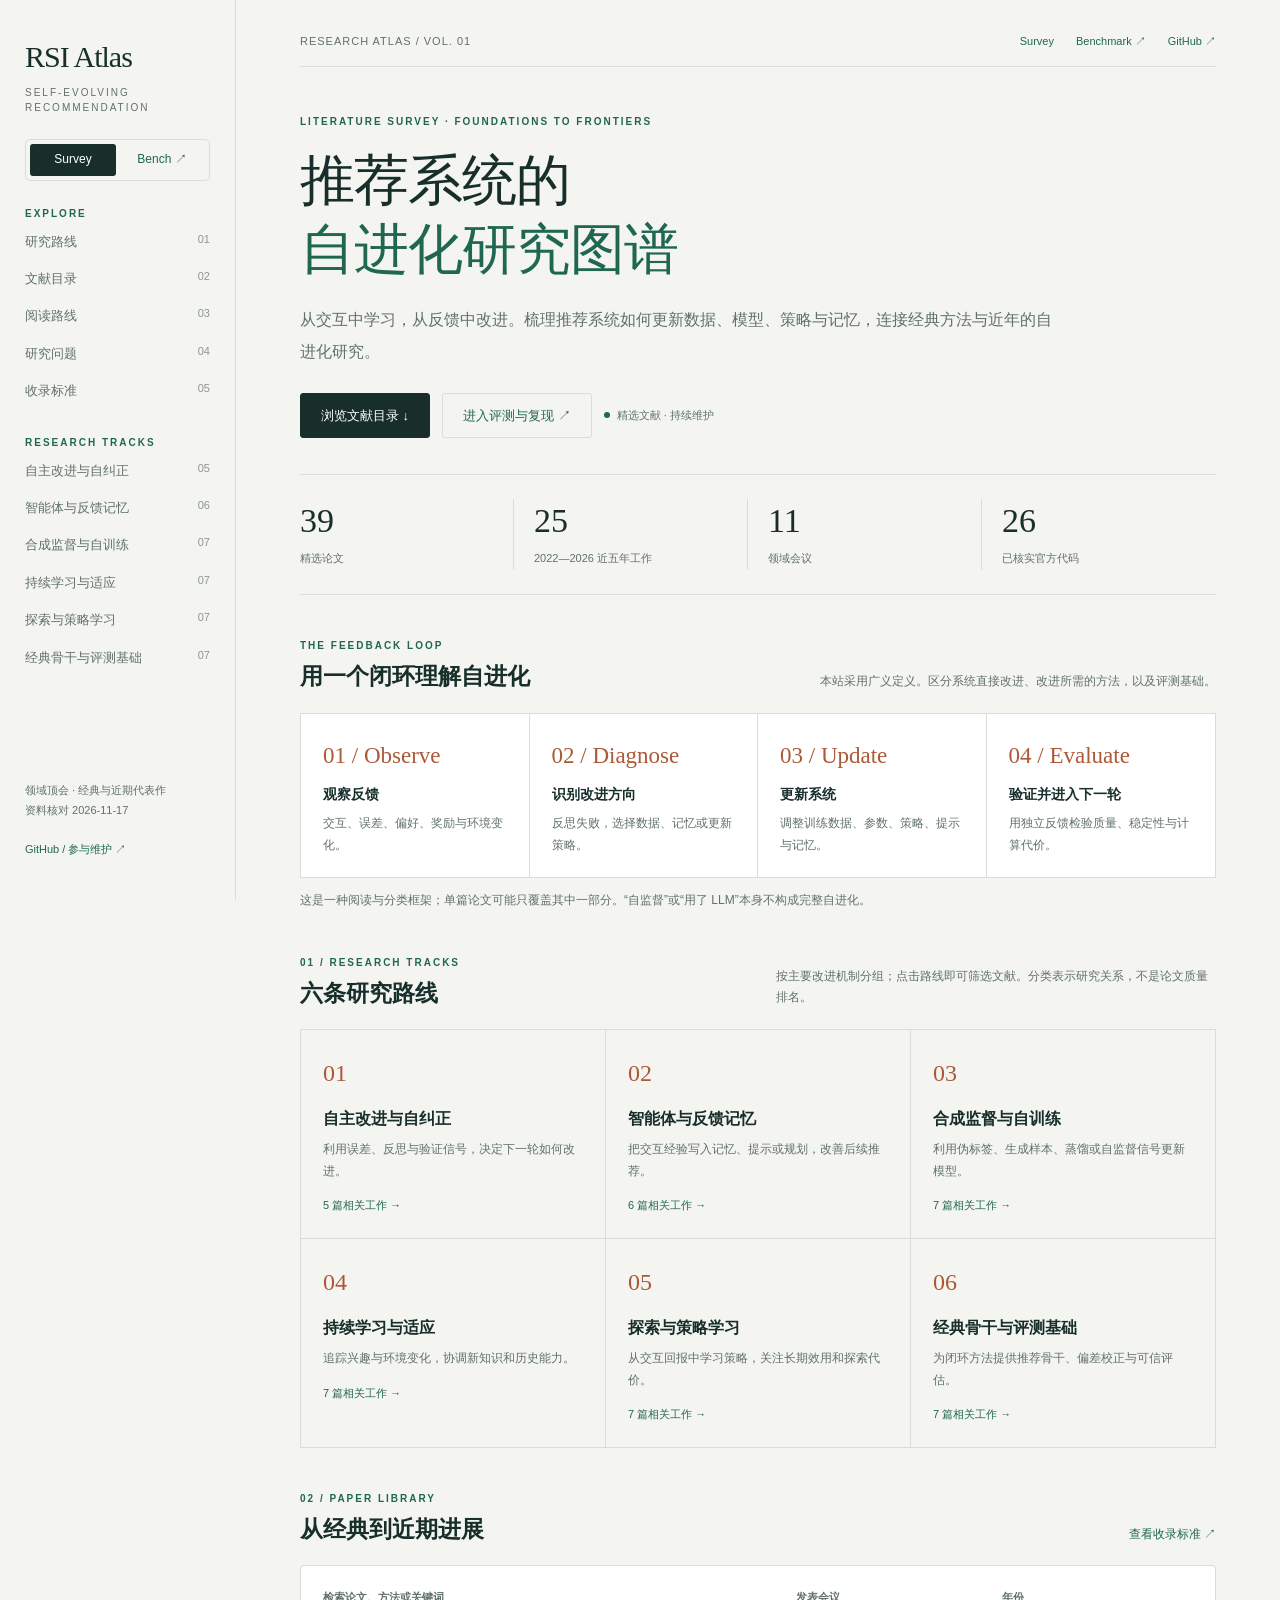
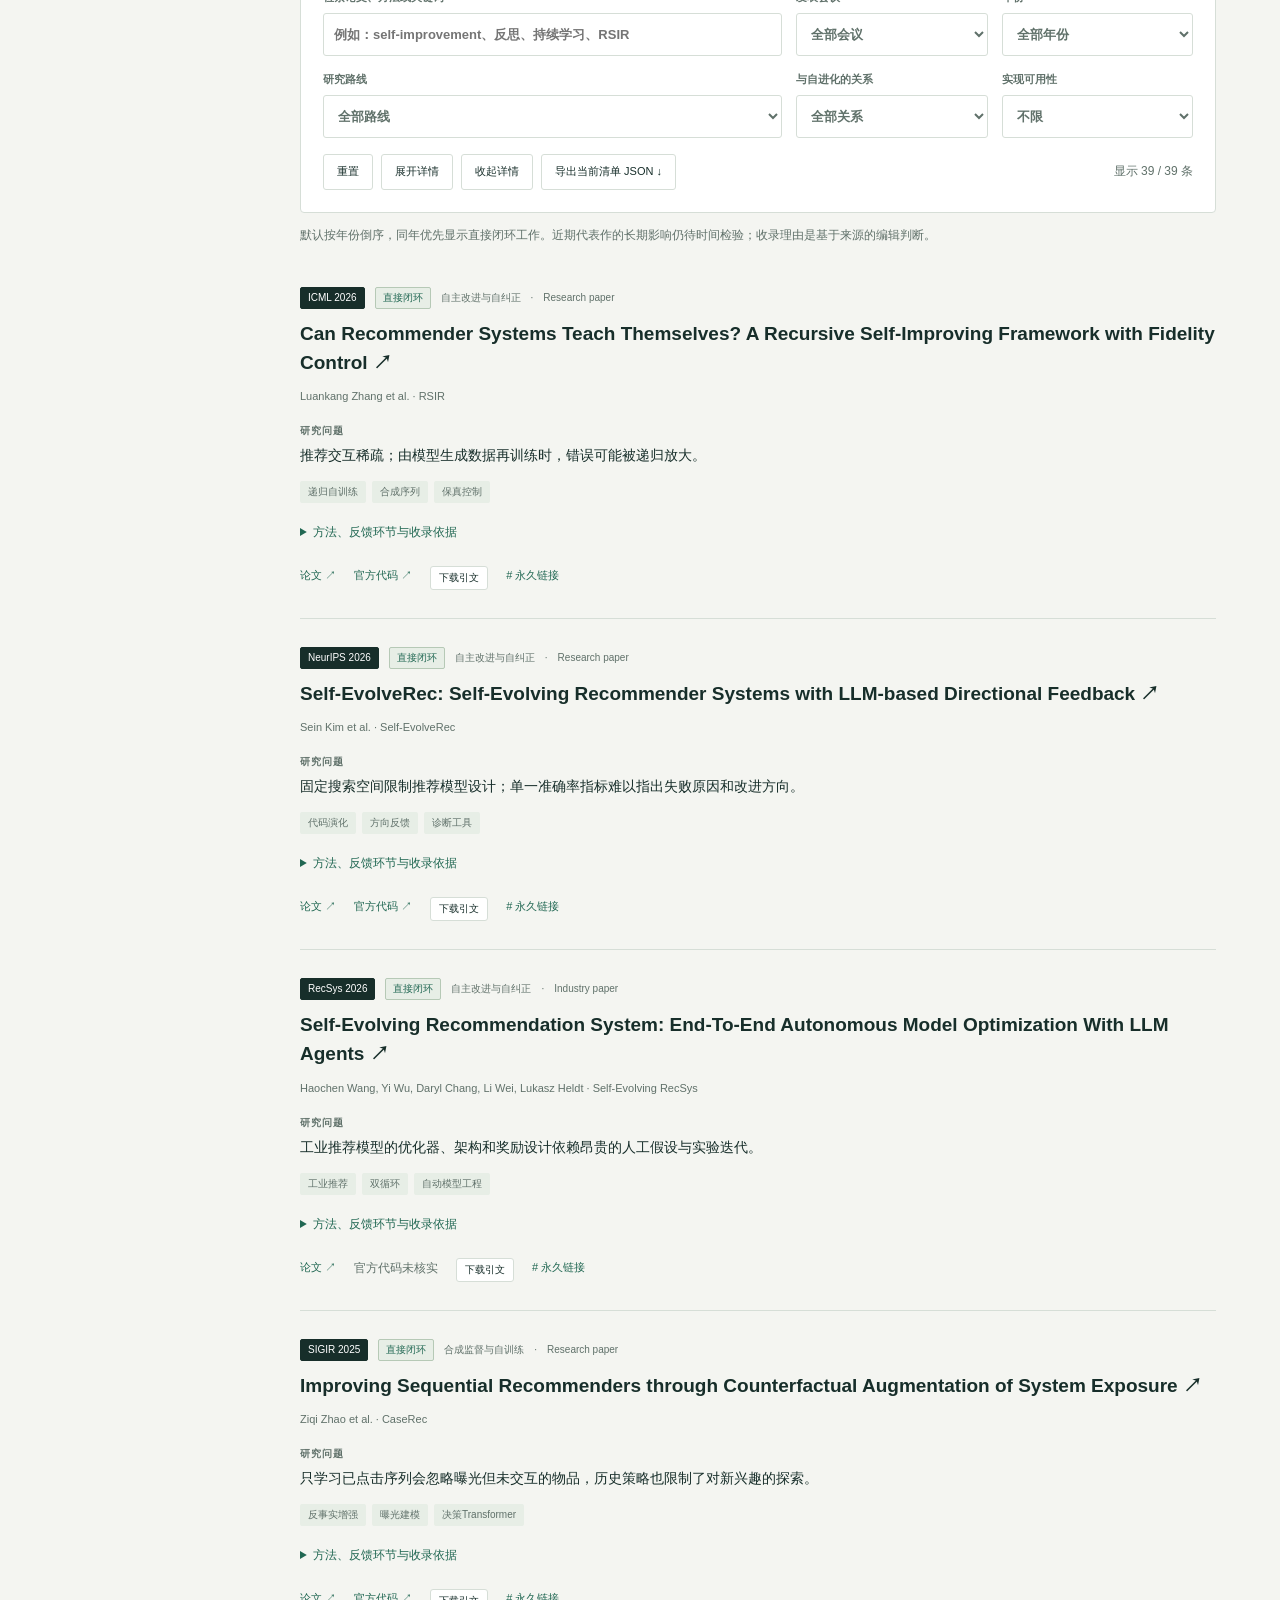
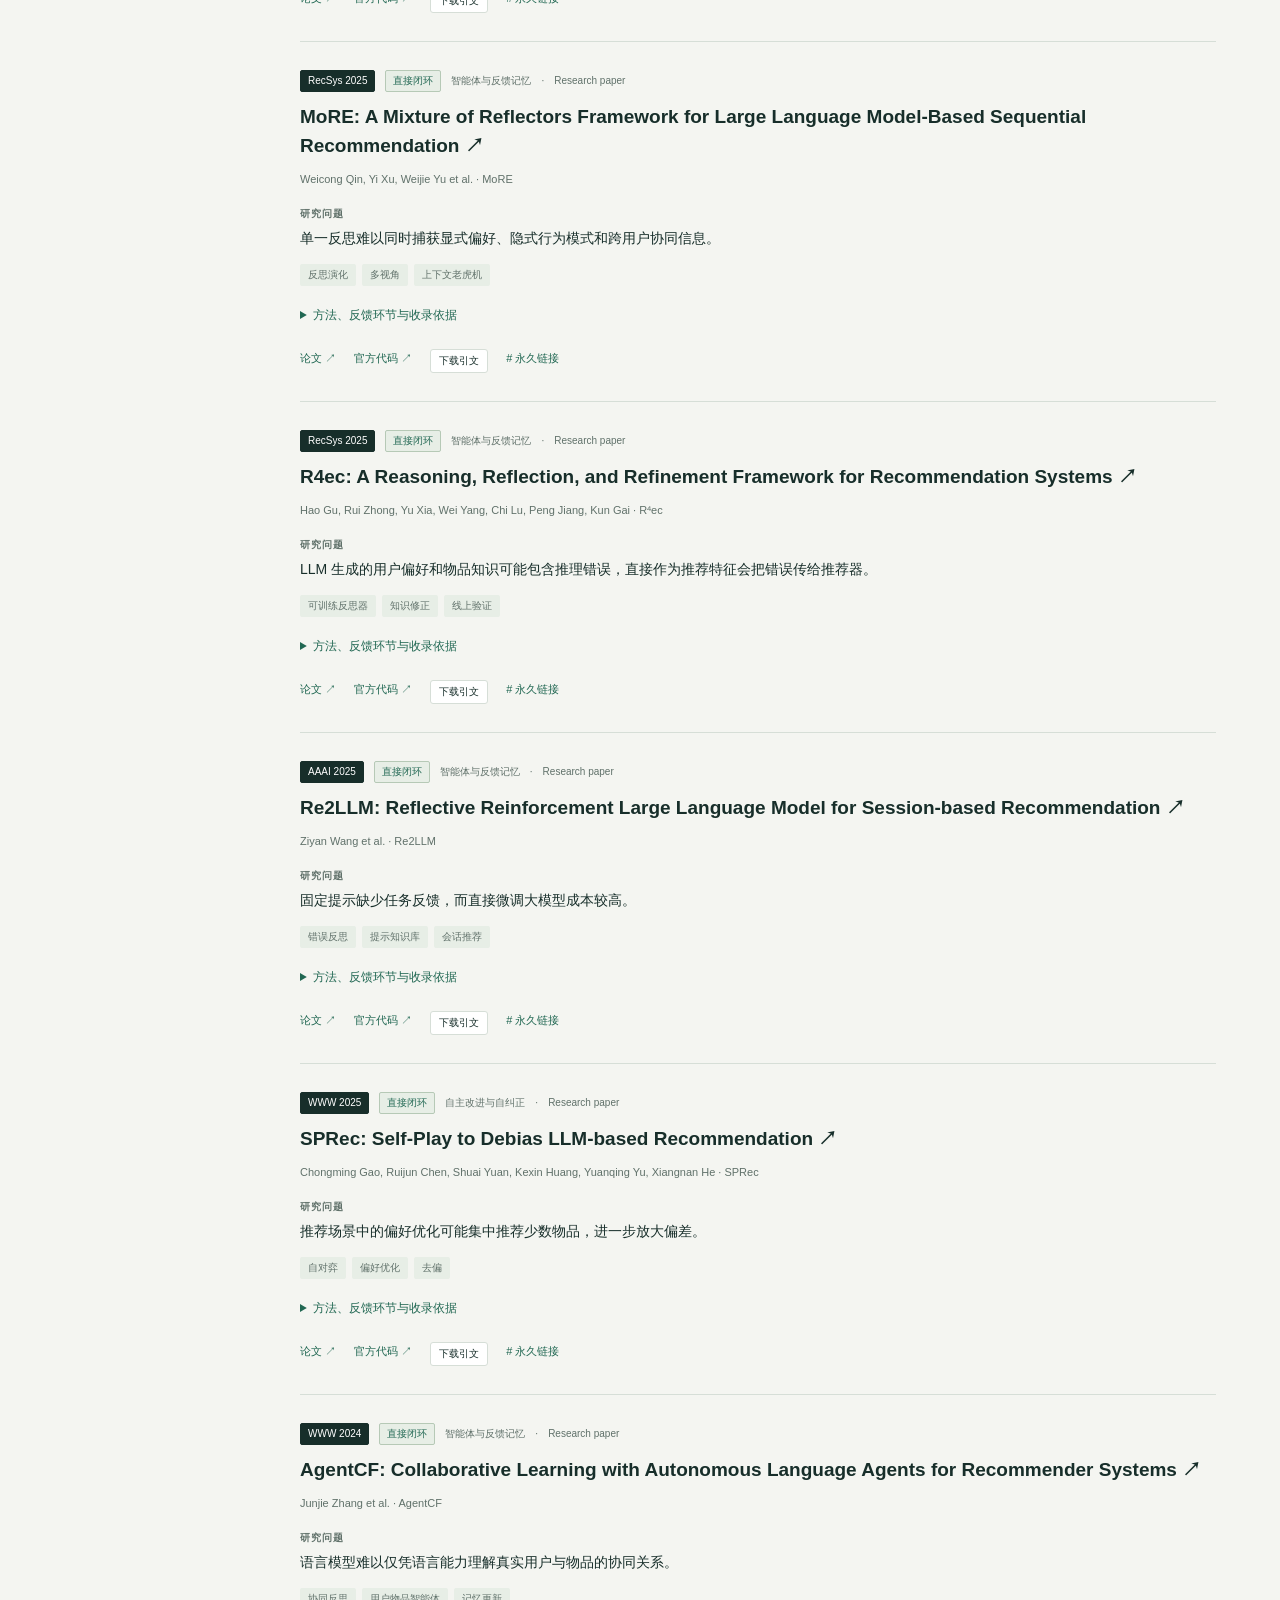
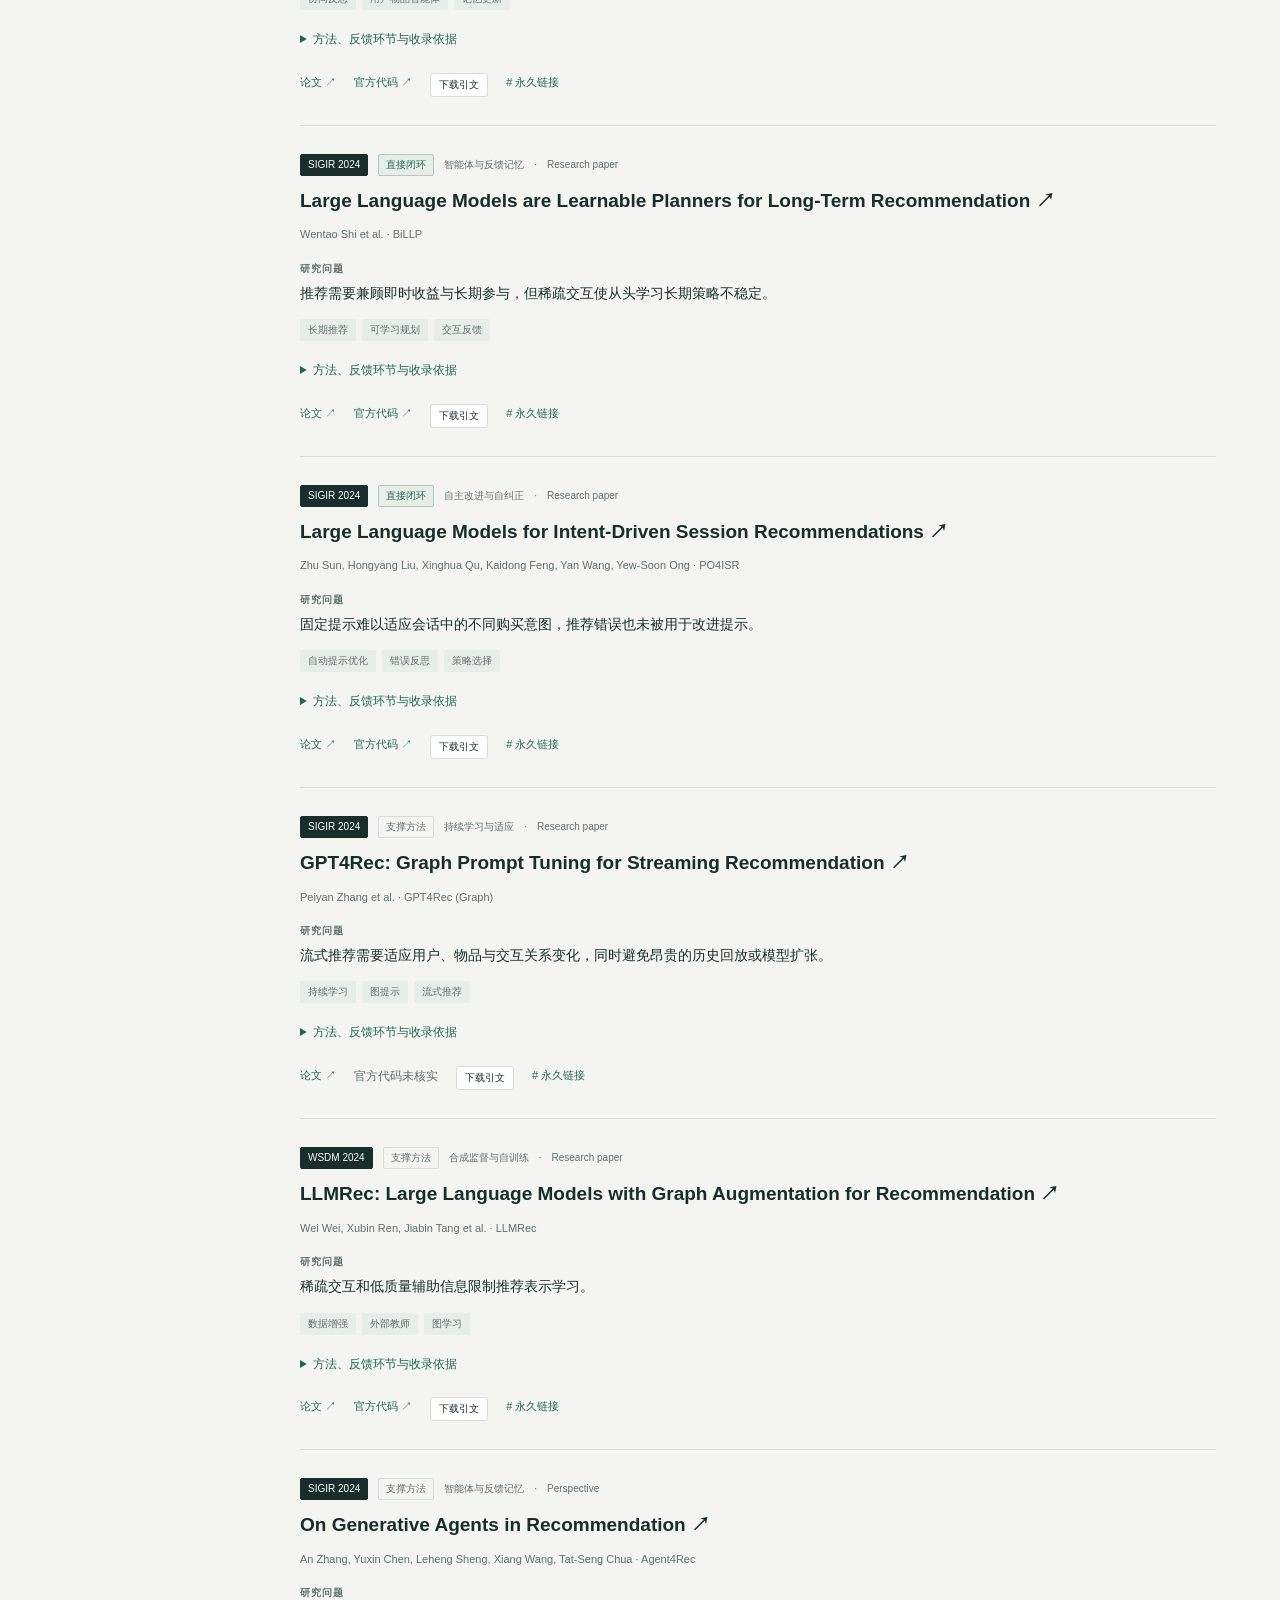
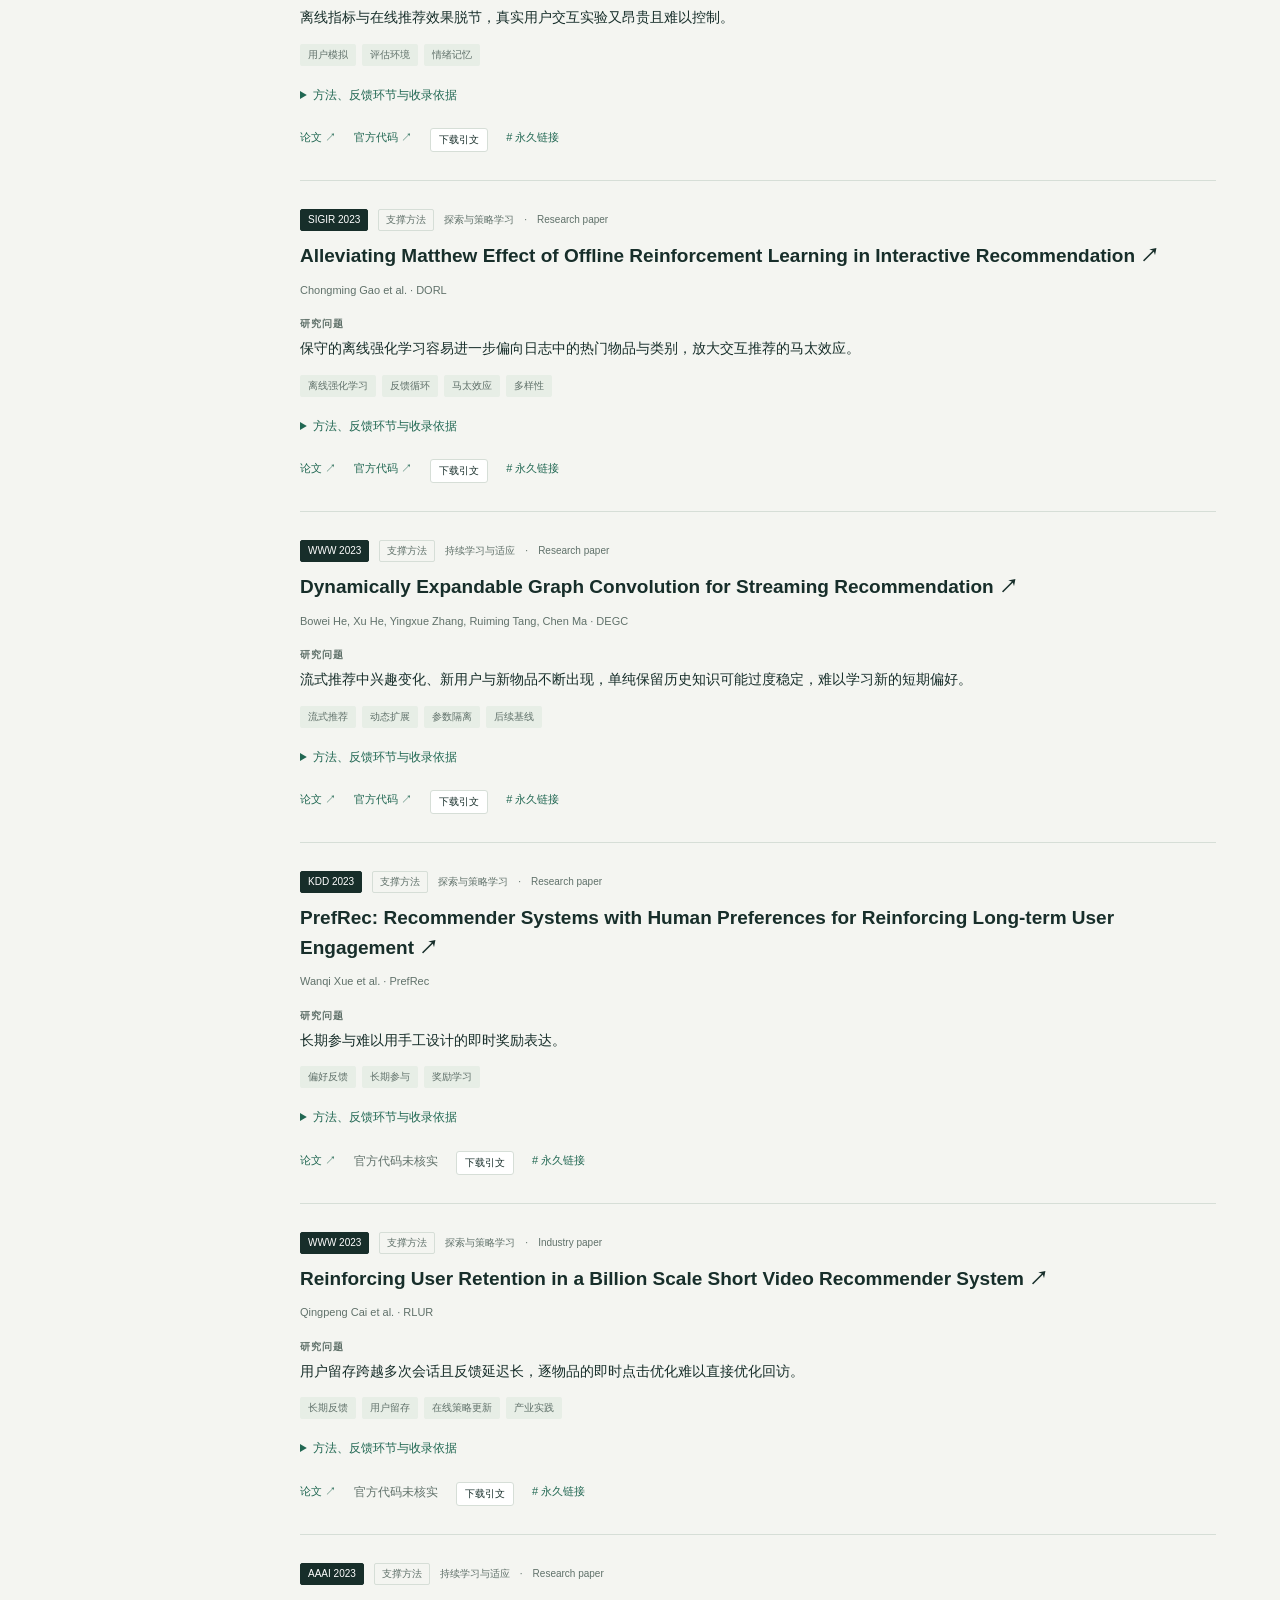
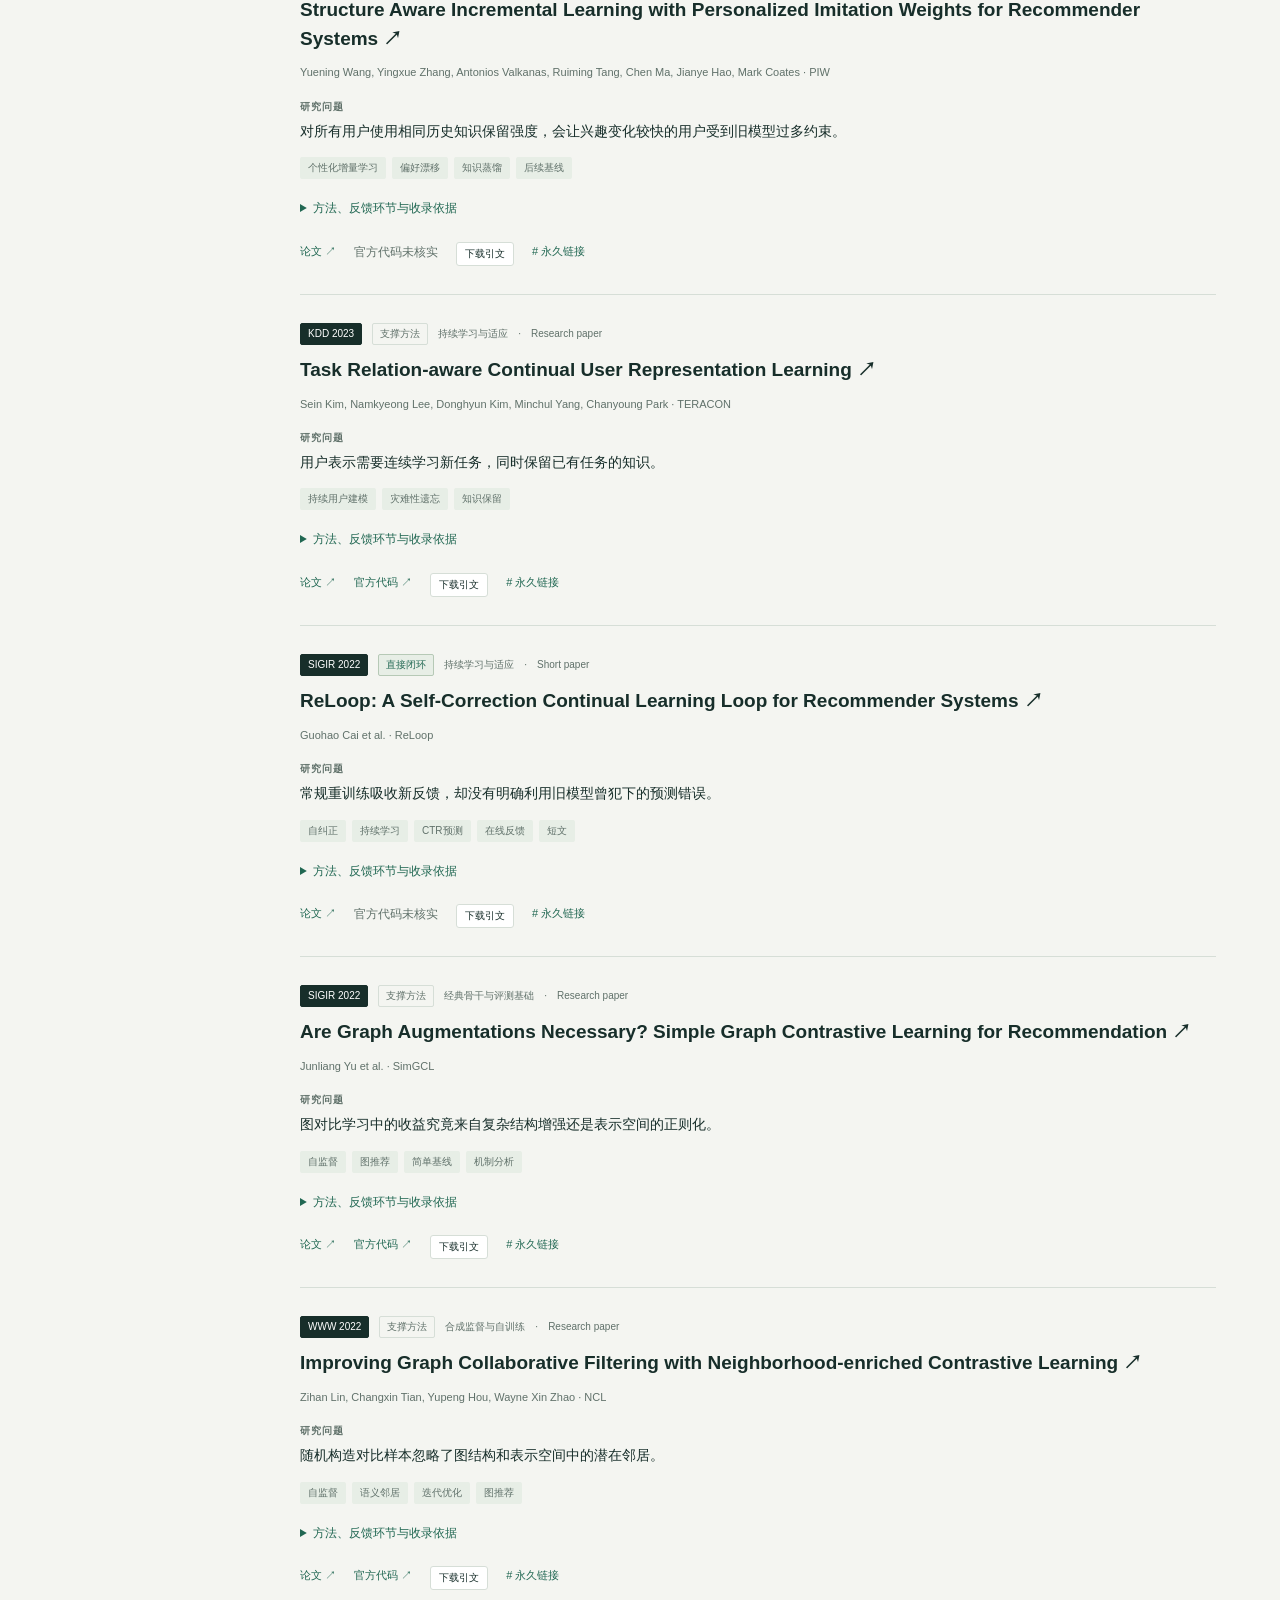
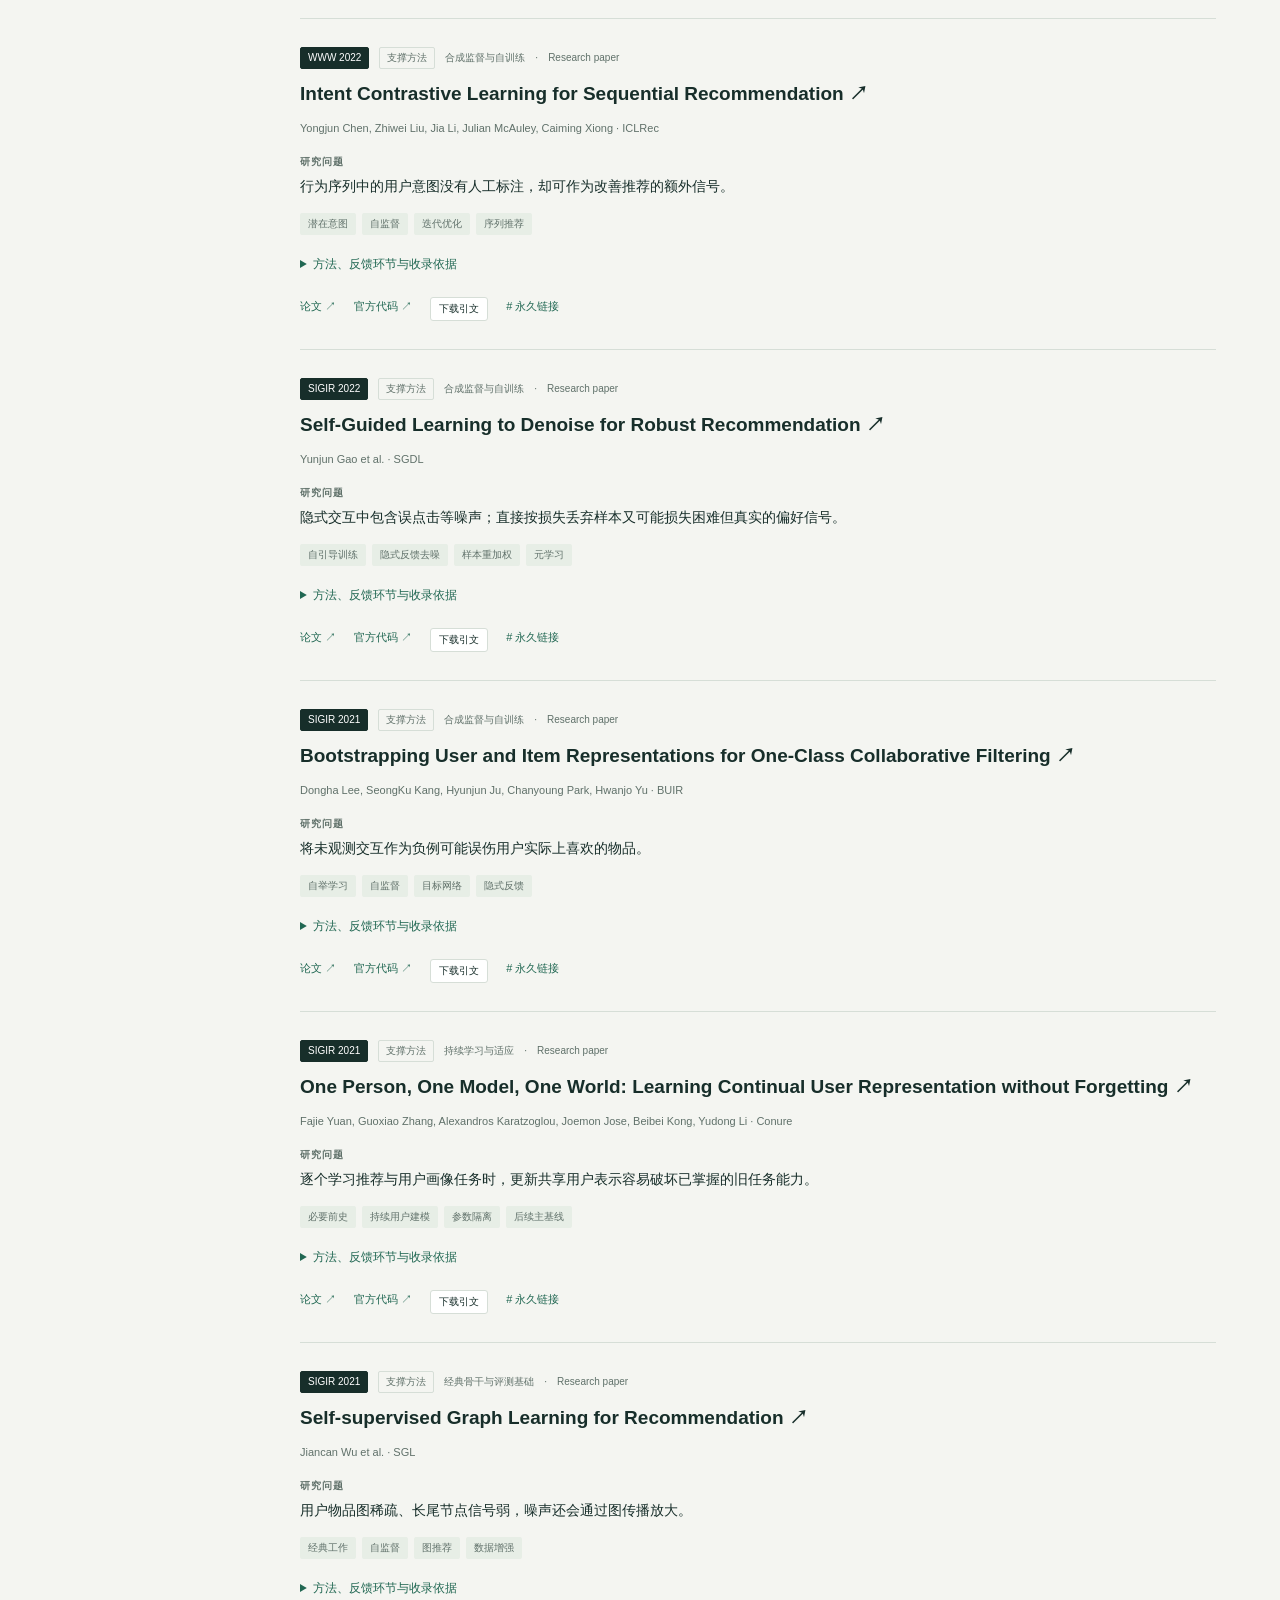
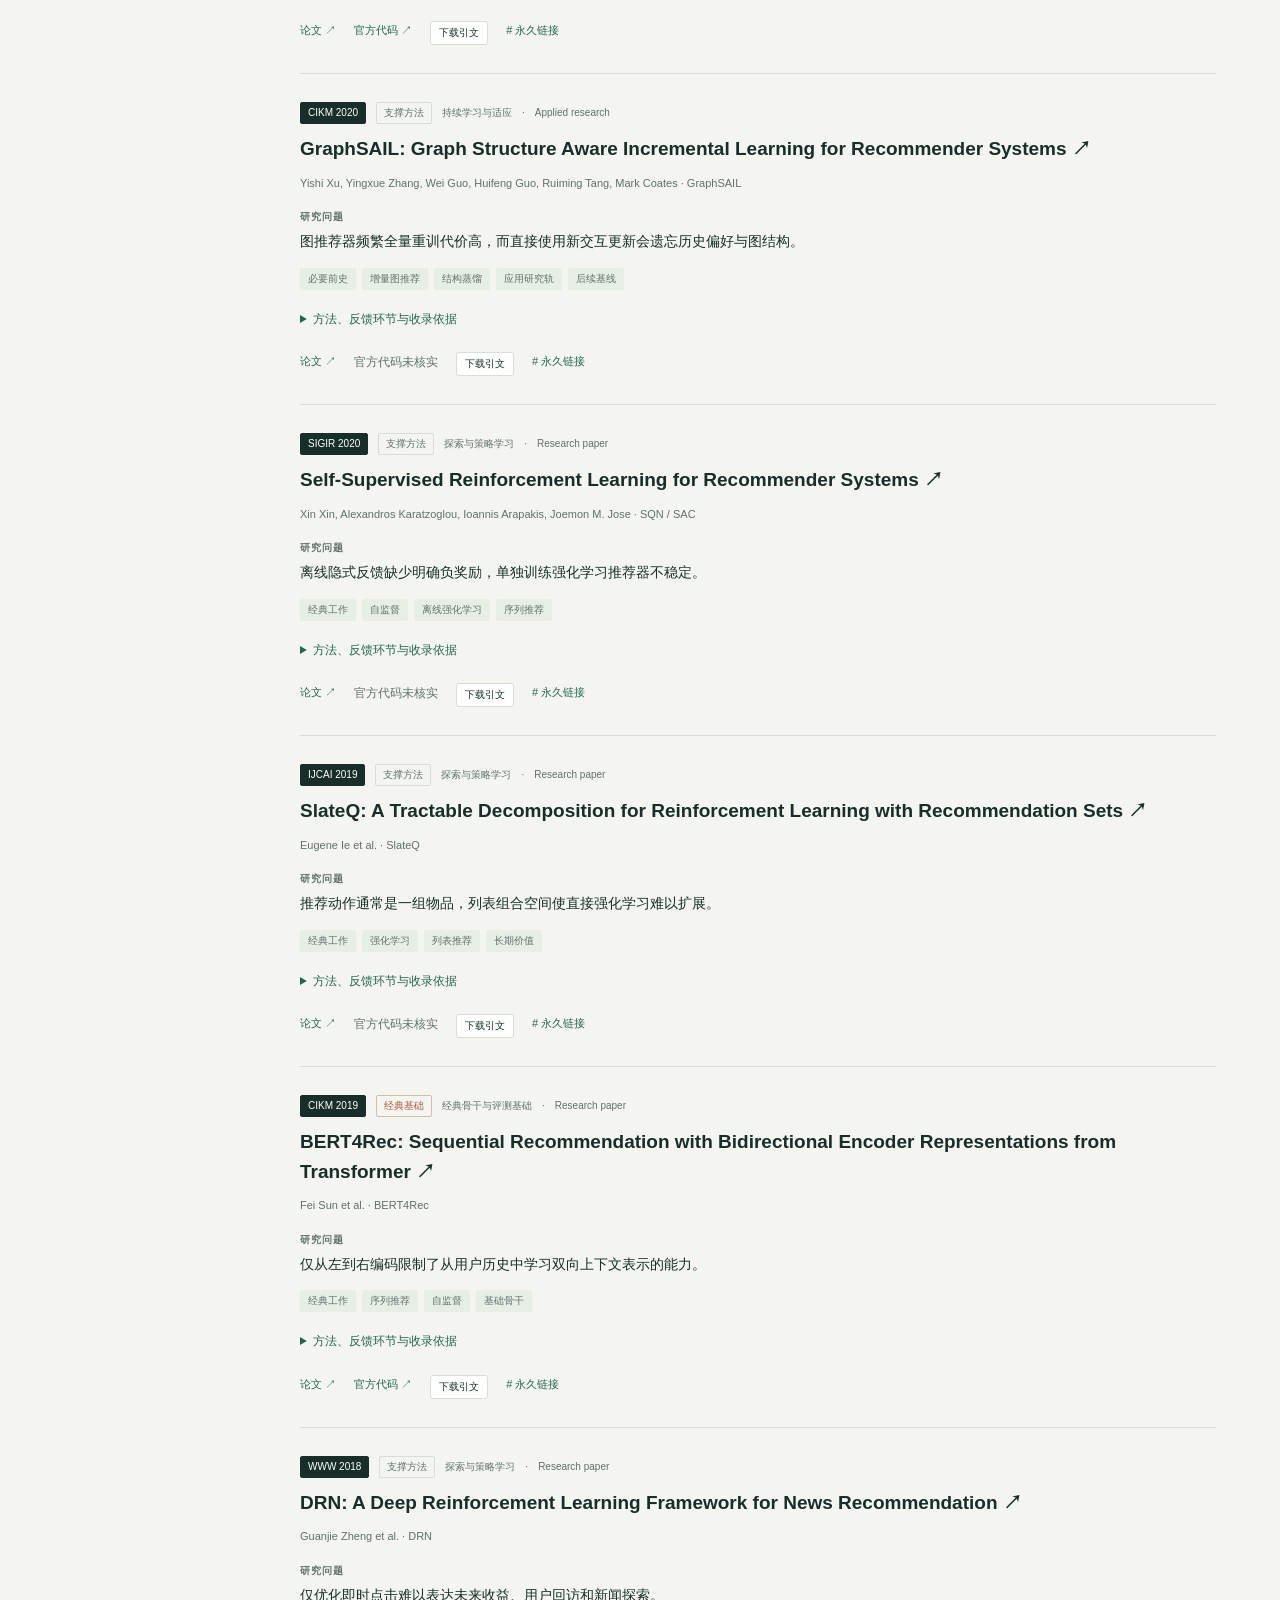
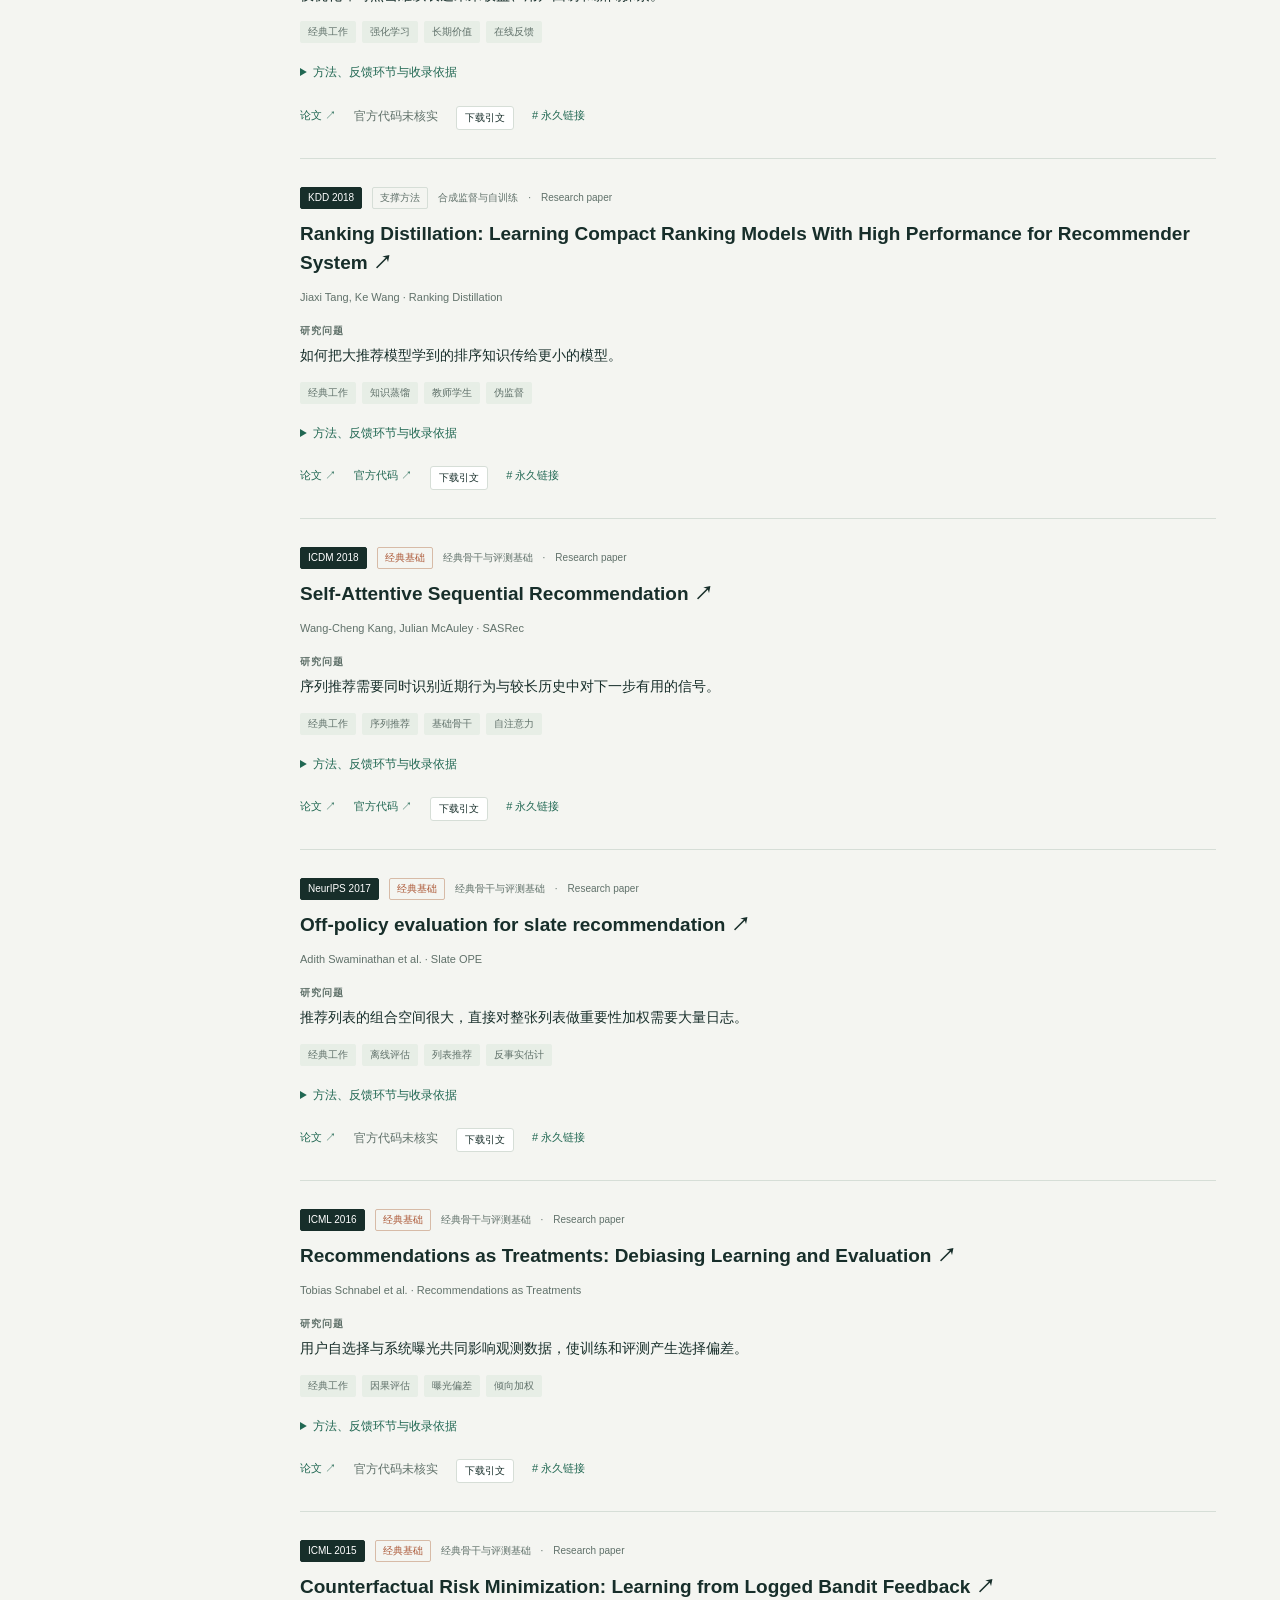
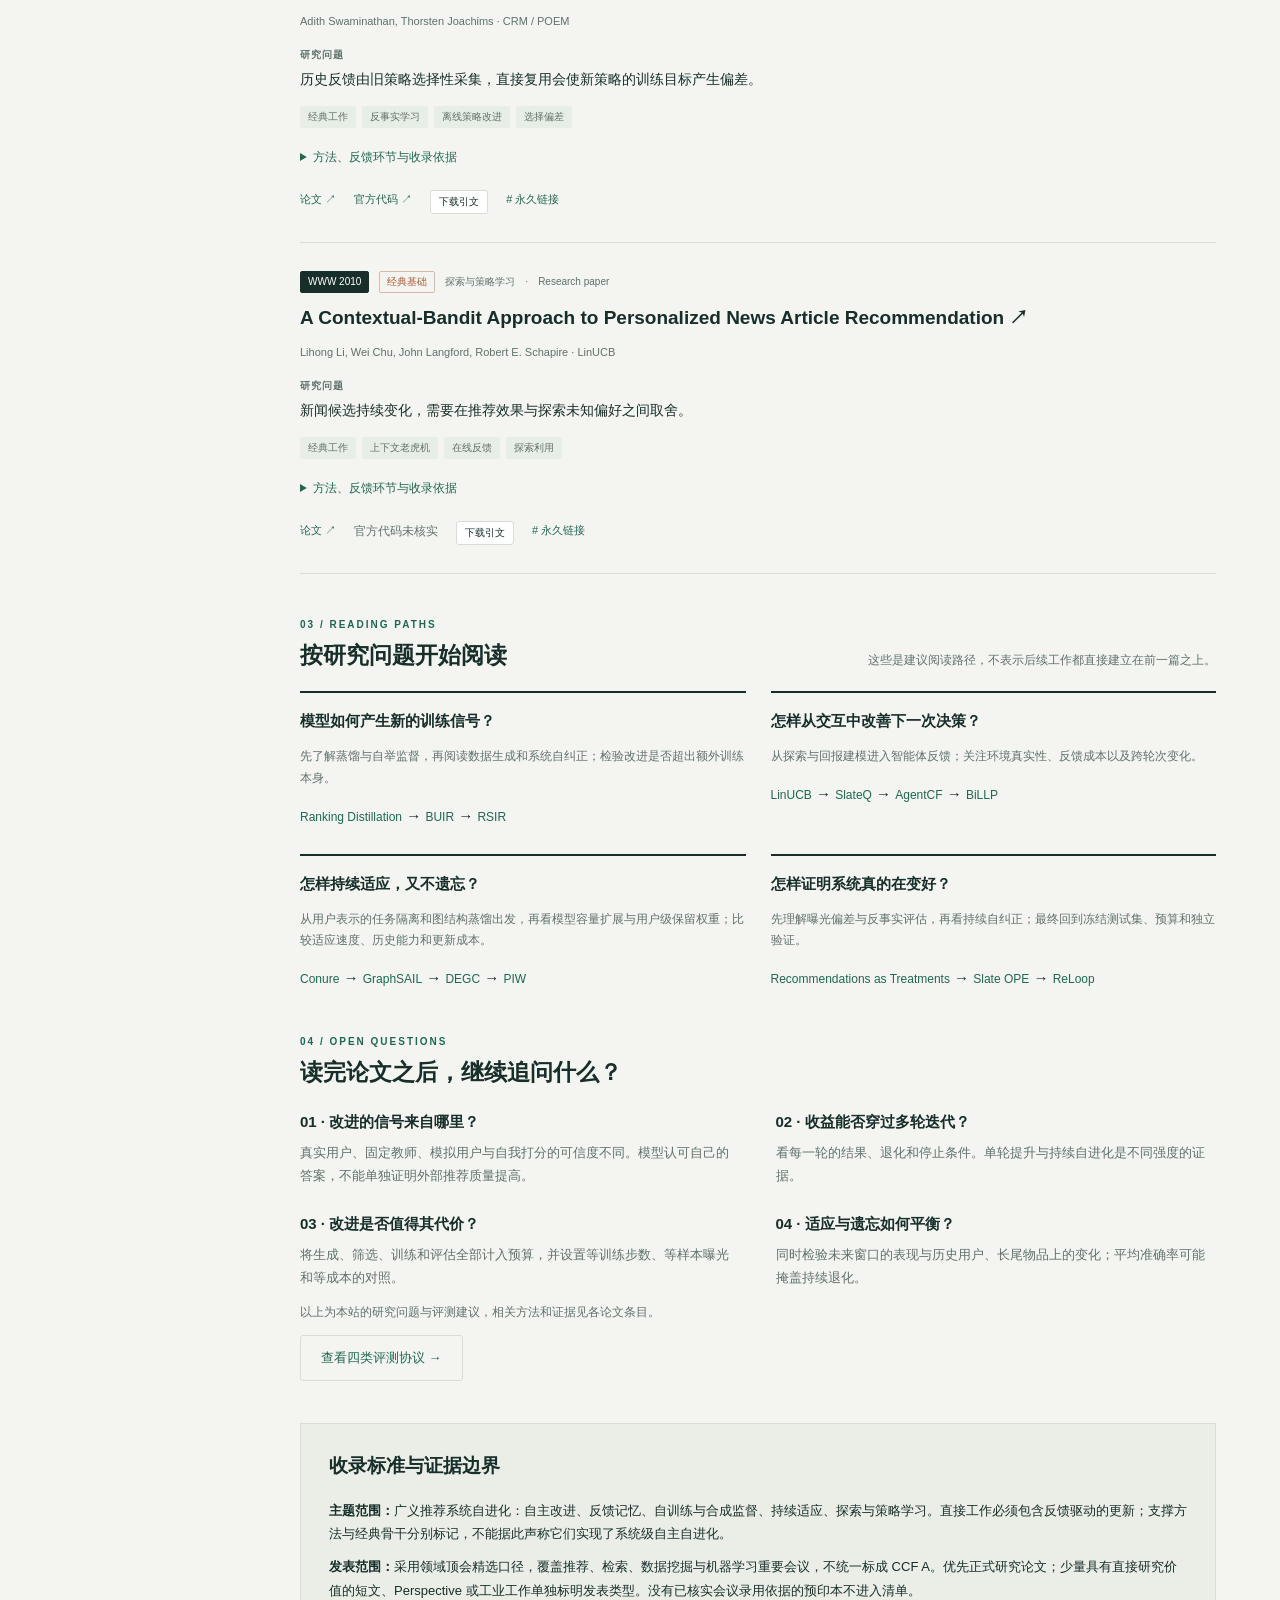
==== commit fe60af2c: "Refine five-year paper selection and add traceable curation decisions" ====
--- a/index.html
+++ b/index.html
@@ -1,207 +1,249 @@
 <!doctype html>
-<html lang="zh-CN"><head><meta charset="utf-8"><meta name="viewport" content="width=device-width,initial-scale=1"><meta name="description" content="推荐系统自进化领域顶会文献精选：自主改进、智能体反馈、合成监督、持续学习与强化学习。连接经典基础和2023—2026年代表工作。"><meta name="theme-color" content="#172e2a"><title>RSI Survey · 推荐系统自进化研究图谱</title><link rel="icon" href="assets/favicon.svg" type="image/svg+xml"><link rel="stylesheet" href="assets/styles.css"><script src="assets/app.js" defer></script></head>
-<body id="top"><a class="skip" href="#main">跳到正文</a><div class="layout"><aside class="sidebar" aria-label="研究目录"><a class="brand" href="index.html">RSI Atlas<span class="mark">SELF-EVOLVING RECOMMENDATION</span></a><div class="switch"><a class="active" href="index.html" aria-current="page">Survey</a><a href="../rsi-bench/index.html">Bench ↗</a></div><nav><div class="nav-label">EXPLORE</div><a href="#taxonomy">研究路线 <small>01</small></a><a href="#catalog">文献目录 <small>02</small></a><a href="#reading">阅读路线 <small>03</small></a><a href="#questions">研究问题 <small>04</small></a><a href="#scope">收录标准 <small>05</small></a></nav><nav><div class="nav-label">RESEARCH TRACKS</div><a href="#catalog" data-filter-category="self-evolution">自主改进与自纠正<small>08</small></a><a href="#catalog" data-filter-category="agents">智能体与反馈记忆<small>07</small></a><a href="#catalog" data-filter-category="synthetic">合成监督与自训练<small>02</small></a><a href="#catalog" data-filter-category="continual">持续学习与适应<small>03</small></a><a href="#catalog" data-filter-category="reinforcement">探索与策略学习<small>05</small></a><a href="#catalog" data-filter-category="foundations">经典骨干与评测基础<small>07</small></a></nav><div class="bottom"><span>领域顶会 · 经典与近期代表作</span><span>资料核对 2026-11-17</span><br><a class="" href="https://github.com/LiHaoxu/rsi-survey" target="_blank" rel="noopener noreferrer">GitHub / 参与维护 ↗</a></div></aside>
+<html lang="zh-CN"><head><meta charset="utf-8"><meta name="viewport" content="width=device-width,initial-scale=1"><meta name="description" content="推荐系统自进化领域顶会文献精选：自主改进、智能体反馈、合成监督、持续学习与强化学习。连接经典基础和2022—2026年代表工作。"><meta name="theme-color" content="#172e2a"><title>RSI Survey · 推荐系统自进化研究图谱</title><link rel="icon" href="assets/favicon.svg" type="image/svg+xml"><link rel="stylesheet" href="assets/styles.css"><script src="assets/app.js" defer></script></head>
+<body id="top"><a class="skip" href="#main">跳到正文</a><div class="layout"><aside class="sidebar" aria-label="研究目录"><a class="brand" href="index.html">RSI Atlas<span class="mark">SELF-EVOLVING RECOMMENDATION</span></a><div class="switch"><a class="active" href="index.html" aria-current="page">Survey</a><a href="../rsi-bench/index.html">Bench ↗</a></div><nav><div class="nav-label">EXPLORE</div><a href="#taxonomy">研究路线 <small>01</small></a><a href="#catalog">文献目录 <small>02</small></a><a href="#reading">阅读路线 <small>03</small></a><a href="#questions">研究问题 <small>04</small></a><a href="#scope">收录标准 <small>05</small></a></nav><nav><div class="nav-label">RESEARCH TRACKS</div><a href="#catalog" data-filter-category="self-evolution">自主改进与自纠正<small>05</small></a><a href="#catalog" data-filter-category="agents">智能体与反馈记忆<small>06</small></a><a href="#catalog" data-filter-category="synthetic">合成监督与自训练<small>07</small></a><a href="#catalog" data-filter-category="continual">持续学习与适应<small>07</small></a><a href="#catalog" data-filter-category="reinforcement">探索与策略学习<small>07</small></a><a href="#catalog" data-filter-category="foundations">经典骨干与评测基础<small>07</small></a></nav><div class="bottom"><span>领域顶会 · 经典与近期代表作</span><span>资料核对 2026-11-17</span><br><a class="" href="https://github.com/LiHaoxu/rsi-survey" target="_blank" rel="noopener noreferrer">GitHub / 参与维护 ↗</a></div></aside>
 <main class="main" id="main"><div class="topline"><span class="mobile-brand">RSI Atlas</span><span class="edition">RESEARCH ATLAS / VOL. 01</span><nav><a href="index.html" aria-current="page">Survey</a><a href="../rsi-bench/index.html">Benchmark ↗</a><a class="" href="https://github.com/LiHaoxu/rsi-survey" target="_blank" rel="noopener noreferrer">GitHub ↗</a></nav></div>
 <header class="hero"><div class="eyebrow">LITERATURE SURVEY · FOUNDATIONS TO FRONTIERS</div><h1>推荐系统的<br><em>自进化研究图谱</em></h1><p class="lead">从交互中学习，从反馈中改进。梳理推荐系统如何更新数据、模型、策略与记忆，连接经典方法与近年的自进化研究。</p><div class="hero-actions"><a class="btn primary" href="#catalog">浏览文献目录 ↓</a><a class="btn" href="../rsi-bench/index.html">进入评测与复现 ↗</a><span class="status">精选文献 · 持续维护</span></div></header>
-<div class="stats"><div class="stat"><strong>32</strong><span>精选论文</span></div><div class="stat"><strong>16</strong><span>2023—2026 近期工作</span></div><div class="stat"><strong>11</strong><span>领域会议</span></div><div class="stat"><strong>22</strong><span>已核实官方代码</span></div></div>
+<div class="stats"><div class="stat"><strong>39</strong><span>精选论文</span></div><div class="stat"><strong>25</strong><span>2022—2026 近五年工作</span></div><div class="stat"><strong>11</strong><span>领域会议</span></div><div class="stat"><strong>26</strong><span>已核实官方代码</span></div></div>
 <section><div class="section-head"><div><div class="eyebrow">THE FEEDBACK LOOP</div><h2>用一个闭环理解自进化</h2></div><p>本站采用广义定义。区分系统直接改进、改进所需的方法，以及评测基础。</p></div><div class="loop"><div><span class="n">01 / Observe</span><b>观察反馈</b><p>交互、误差、偏好、奖励与环境变化。</p></div><div><span class="n">02 / Diagnose</span><b>识别改进方向</b><p>反思失败，选择数据、记忆或更新策略。</p></div><div><span class="n">03 / Update</span><b>更新系统</b><p>调整训练数据、参数、策略、提示与记忆。</p></div><div><span class="n">04 / Evaluate</span><b>验证并进入下一轮</b><p>用独立反馈检验质量、稳定性与计算代价。</p></div></div><p class="note">这是一种阅读与分类框架；单篇论文可能只覆盖其中一部分。“自监督”或“用了 LLM”本身不构成完整自进化。</p></section>
-<section id="taxonomy"><div class="section-head"><div><div class="eyebrow">01 / RESEARCH TRACKS</div><h2>六条研究路线</h2></div><p>按主要改进机制分组；点击路线即可筛选文献。分类表示研究关系，不是论文质量排名。</p></div><div class="taxonomy"><a class="taxon" href="#catalog" data-filter-category="self-evolution"><span class="number">01</span><h3>自主改进与自纠正</h3><p>利用误差、反思与验证信号，决定下一轮如何改进。</p><span class="count">8 篇相关工作 →</span></a><a class="taxon" href="#catalog" data-filter-category="agents"><span class="number">02</span><h3>智能体与反馈记忆</h3><p>把交互经验写入记忆、提示或规划，改善后续推荐。</p><span class="count">7 篇相关工作 →</span></a><a class="taxon" href="#catalog" data-filter-category="synthetic"><span class="number">03</span><h3>合成监督与自训练</h3><p>利用伪标签、生成样本、蒸馏或自监督信号更新模型。</p><span class="count">2 篇相关工作 →</span></a><a class="taxon" href="#catalog" data-filter-category="continual"><span class="number">04</span><h3>持续学习与适应</h3><p>追踪兴趣与环境变化，协调新知识和历史能力。</p><span class="count">3 篇相关工作 →</span></a><a class="taxon" href="#catalog" data-filter-category="reinforcement"><span class="number">05</span><h3>探索与策略学习</h3><p>从交互回报中学习策略，关注长期效用和探索代价。</p><span class="count">5 篇相关工作 →</span></a><a class="taxon" href="#catalog" data-filter-category="foundations"><span class="number">06</span><h3>经典骨干与评测基础</h3><p>为闭环方法提供推荐骨干、偏差校正与可信评估。</p><span class="count">7 篇相关工作 →</span></a></div></section>
+<section id="taxonomy"><div class="section-head"><div><div class="eyebrow">01 / RESEARCH TRACKS</div><h2>六条研究路线</h2></div><p>按主要改进机制分组；点击路线即可筛选文献。分类表示研究关系，不是论文质量排名。</p></div><div class="taxonomy"><a class="taxon" href="#catalog" data-filter-category="self-evolution"><span class="number">01</span><h3>自主改进与自纠正</h3><p>利用误差、反思与验证信号，决定下一轮如何改进。</p><span class="count">5 篇相关工作 →</span></a><a class="taxon" href="#catalog" data-filter-category="agents"><span class="number">02</span><h3>智能体与反馈记忆</h3><p>把交互经验写入记忆、提示或规划，改善后续推荐。</p><span class="count">6 篇相关工作 →</span></a><a class="taxon" href="#catalog" data-filter-category="synthetic"><span class="number">03</span><h3>合成监督与自训练</h3><p>利用伪标签、生成样本、蒸馏或自监督信号更新模型。</p><span class="count">7 篇相关工作 →</span></a><a class="taxon" href="#catalog" data-filter-category="continual"><span class="number">04</span><h3>持续学习与适应</h3><p>追踪兴趣与环境变化，协调新知识和历史能力。</p><span class="count">7 篇相关工作 →</span></a><a class="taxon" href="#catalog" data-filter-category="reinforcement"><span class="number">05</span><h3>探索与策略学习</h3><p>从交互回报中学习策略，关注长期效用和探索代价。</p><span class="count">7 篇相关工作 →</span></a><a class="taxon" href="#catalog" data-filter-category="foundations"><span class="number">06</span><h3>经典骨干与评测基础</h3><p>为闭环方法提供推荐骨干、偏差校正与可信评估。</p><span class="count">7 篇相关工作 →</span></a></div></section>
 <section id="catalog"><div class="section-head"><div><div class="eyebrow">02 / PAPER LIBRARY</div><h2>从经典到近期进展</h2></div><a class="section-link" href="#scope">查看收录标准 ↗</a></div>
-<form class="filters" data-filters role="search"><div class="controls"><label>检索论文、方法或关键词<input type="search" name="q" placeholder="例如：self-improvement、反思、持续学习、RSIR" aria-label="检索论文、方法或关键词"></label><label>发表会议<select name="venue"><option value="">全部会议</option><option value="AAAI">AAAI</option><option value="CIKM">CIKM</option><option value="ICDM">ICDM</option><option value="ICML">ICML</option><option value="IJCAI">IJCAI</option><option value="KDD">KDD</option><option value="NeurIPS">NeurIPS</option><option value="RecSys">RecSys</option><option value="SIGIR">SIGIR</option><option value="WSDM">WSDM</option><option value="WWW">WWW</option></select></label><label>年份<select name="year"><option value="">全部年份</option><option value="2026">2026</option><option value="2025">2025</option><option value="2024">2024</option><option value="2023">2023</option><option value="2022">2022</option><option value="2021">2021</option><option value="2020">2020</option><option value="2019">2019</option><option value="2018">2018</option><option value="2017">2017</option><option value="2016">2016</option><option value="2015">2015</option><option value="2010">2010</option></select></label><label>研究路线<select name="category"><option value="">全部路线</option><option value="self-evolution">自主改进与自纠正</option><option value="agents">智能体与反馈记忆</option><option value="synthetic">合成监督与自训练</option><option value="continual">持续学习与适应</option><option value="reinforcement">探索与策略学习</option><option value="foundations">经典骨干与评测基础</option></select></label><label>与自进化的关系<select name="relevance"><option value="">全部关系</option><option value="direct">直接闭环</option><option value="enabling">支撑方法</option><option value="foundation">经典基础</option></select></label><label>实现可用性<select name="code"><option value="">不限</option><option value="yes">已核实官方代码</option></select></label></div><div class="toolbar"><button type="button" data-reset>重置</button><button type="button" data-expand>展开详情</button><button type="button" data-collapse>收起详情</button><button type="button" data-export>导出当前清单 JSON ↓</button><output class="count-output" data-count aria-live="polite">显示 32 / 32 条</output></div></form><noscript>当前显示完整论文清单。启用 JavaScript 后可使用搜索、筛选与导出。</noscript><p class="note">默认按年份倒序，同年优先显示直接闭环工作。近期代表作的长期影响仍待时间检验；收录理由是基于来源的编辑判断。</p>
-<div data-entries><article class="entry" id="rsir-2026" data-entry data-year="2026" data-venue="ICML" data-category="self-evolution" data-relevance="direct" data-code="yes">
+<form class="filters" data-filters role="search"><div class="controls"><label>检索论文、方法或关键词<input type="search" name="q" placeholder="例如：self-improvement、反思、持续学习、RSIR" aria-label="检索论文、方法或关键词"></label><label>发表会议<select name="venue"><option value="">全部会议</option><option value="AAAI">AAAI</option><option value="CIKM">CIKM</option><option value="ICDM">ICDM</option><option value="ICML">ICML</option><option value="IJCAI">IJCAI</option><option value="KDD">KDD</option><option value="NeurIPS">NeurIPS</option><option value="RecSys">RecSys</option><option value="SIGIR">SIGIR</option><option value="WSDM">WSDM</option><option value="WWW">WWW</option></select></label><label>年份<select name="year"><option value="">全部年份</option><option value="recent">近五年 · 2022—2026</option><option value="background">经典前史 · 2022 年以前</option><option value="2026">2026</option><option value="2025">2025</option><option value="2024">2024</option><option value="2023">2023</option><option value="2022">2022</option><option value="2021">2021</option><option value="2020">2020</option><option value="2019">2019</option><option value="2018">2018</option><option value="2017">2017</option><option value="2016">2016</option><option value="2015">2015</option><option value="2010">2010</option></select></label><label>研究路线<select name="category"><option value="">全部路线</option><option value="self-evolution">自主改进与自纠正</option><option value="agents">智能体与反馈记忆</option><option value="synthetic">合成监督与自训练</option><option value="continual">持续学习与适应</option><option value="reinforcement">探索与策略学习</option><option value="foundations">经典骨干与评测基础</option></select></label><label>与自进化的关系<select name="relevance"><option value="">全部关系</option><option value="direct">直接闭环</option><option value="enabling">支撑方法</option><option value="foundation">经典基础</option></select></label><label>实现可用性<select name="code"><option value="">不限</option><option value="yes">已核实官方代码</option></select></label></div><div class="toolbar"><button type="button" data-reset>重置</button><button type="button" data-expand>展开详情</button><button type="button" data-collapse>收起详情</button><button type="button" data-export>导出当前清单 JSON ↓</button><output class="count-output" data-count aria-live="polite">显示 39 / 39 条</output></div></form><noscript>当前显示完整论文清单。启用 JavaScript 后可使用搜索、筛选与导出。</noscript><p class="note">默认按年份倒序，同年优先显示直接闭环工作。近期代表作的长期影响仍待时间检验；收录理由是基于来源的编辑判断。</p>
+<div data-entries><article class="entry" id="rsir-2026" data-entry data-period="recent" data-year="2026" data-venue="ICML" data-category="self-evolution" data-relevance="direct" data-code="yes">
 <div class="entry-top"><span class="badge venue">ICML 2026</span><span class="badge direct">直接闭环</span><span>自主改进与自纠正</span><span>·</span><span>Research paper</span></div>
 <h3><a class="" href="https://arxiv.org/abs/2602.15659" target="_blank" rel="noopener noreferrer">Can Recommender Systems Teach Themselves? A Recursive Self-Improving Framework with Fidelity Control ↗</a></h3><p class="authors">Luankang Zhang et al. · RSIR</p>
 <p class="summary"><span class="field-label">研究问题</span>推荐交互稀疏；由模型生成数据再训练时，错误可能被递归放大。</p>
 <div class="tags"><span class="tag">递归自训练</span><span class="tag">合成序列</span><span class="tag">保真控制</span></div>
 <details><summary>方法、反馈环节与收录依据</summary><div class="details-grid"><p><span class="field-label">核心方法</span>当前推荐器生成交互序列，经 fidelity 检查后加入训练数据，训练下一代推荐器。</p><p><span class="field-label">反馈与改进环节</span>模型生成 → 保真筛选 → 后继模型训练 → 下一轮生成；演化对象是训练数据与模型参数。</p><p><span class="field-label">论文证据</span>作者报告多个数据集与骨干上的累积改进，并研究弱模型生成数据对较强模型的迁移；本条核对摘要、官方会议目录和作者代码，不录入未经统一复现的分数。</p><p><span class="field-label">收录理由 · 编辑判断</span>近期直接研究推荐系统递归自训练的代表，明确提出生成、保真控制与迭代训练的闭环；尚不称为成熟经典。</p></div><p class="limitation"><b>证据边界</b>　论文报告的多轮收益不能视为所有切分、训练预算和选择规则下的保证；须控制额外训练与合成数据曝光量。</p><p class="source-note">来源核对：2026-11-17。文献核对不等于独立复现。</p><div class="sources"><a class="" href="https://arxiv.org/abs/2602.15659" target="_blank" rel="noopener noreferrer">来源 1 ↗</a><a class="" href="https://icml.cc/Downloads/2026" target="_blank" rel="noopener noreferrer">来源 2 ↗</a><a class="" href="https://github.com/USTC-StarTeam/RSIR" target="_blank" rel="noopener noreferrer">来源 3 ↗</a></div></details>
-<div class="sources"><a class="" href="https://arxiv.org/abs/2602.15659" target="_blank" rel="noopener noreferrer">论文 ↗</a><a class="" href="https://github.com/USTC-StarTeam/RSIR" target="_blank" rel="noopener noreferrer">官方代码 ↗</a><button type="button" data-cite="rsir-2026">下载引文</button><a href="#rsir-2026" aria-label="RSIR 的永久链接"># 永久链接</a></div></article><article class="entry" id="self-evolverec-2026" data-entry data-year="2026" data-venue="NeurIPS" data-category="self-evolution" data-relevance="direct" data-code="yes">
+<div class="sources"><a class="" href="https://arxiv.org/abs/2602.15659" target="_blank" rel="noopener noreferrer">论文 ↗</a><a class="" href="https://github.com/USTC-StarTeam/RSIR" target="_blank" rel="noopener noreferrer">官方代码 ↗</a><button type="button" data-cite="rsir-2026">下载引文</button><a href="#rsir-2026" aria-label="RSIR 的永久链接"># 永久链接</a></div></article><article class="entry" id="self-evolverec-2026" data-entry data-period="recent" data-year="2026" data-venue="NeurIPS" data-category="self-evolution" data-relevance="direct" data-code="yes">
 <div class="entry-top"><span class="badge venue">NeurIPS 2026</span><span class="badge direct">直接闭环</span><span>自主改进与自纠正</span><span>·</span><span>Research paper</span></div>
 <h3><a class="" href="https://arxiv.org/abs/2602.12612" target="_blank" rel="noopener noreferrer">Self-EvolveRec: Self-Evolving Recommender Systems with LLM-based Directional Feedback ↗</a></h3><p class="authors">Sein Kim et al. · Self-EvolveRec</p>
 <p class="summary"><span class="field-label">研究问题</span>固定搜索空间限制推荐模型设计；单一准确率指标难以指出失败原因和改进方向。</p>
 <div class="tags"><span class="tag">代码演化</span><span class="tag">方向反馈</span><span class="tag">诊断工具</span></div>
 <details><summary>方法、反馈环节与收录依据</summary><div class="details-grid"><p><span class="field-label">核心方法</span>结合用户模拟器的定性反馈与模型诊断工具的定量检查，引导 LLM 修改推荐代码，并让诊断工具随模型一起更新。</p><p><span class="field-label">反馈与改进环节</span>诊断/模拟反馈 → 方向规划 → 代码修改 → 训练评估 → 模型与诊断工具共同演化。</p><p><span class="field-label">论文证据</span>摘要报告对 NAS 和 LLM 代码演化基线的改进；NeurIPS 2026 官方目录已列出该题名，arXiv 最新版本也标注 NeurIPS 2026。</p><p><span class="field-label">收录理由 · 编辑判断</span>近期代码级自进化推荐的代表，强调反馈是否能提供方向以及诊断工具是否随系统变化；作为新进展收录。</p></div><p class="limitation"><b>证据边界</b>　标量代理、模拟用户反馈与真实用户满意度有区别；评估须记录搜索预算、验证集复用和最终独立测试。</p><p class="source-note">来源核对：2026-11-17。文献核对不等于独立复现。</p><div class="sources"><a class="" href="https://arxiv.org/abs/2602.12612" target="_blank" rel="noopener noreferrer">来源 1 ↗</a><a class="" href="https://neurips.cc/Downloads/2026" target="_blank" rel="noopener noreferrer">来源 2 ↗</a><a class="" href="https://github.com/Sein-Kim/self_evolverec" target="_blank" rel="noopener noreferrer">来源 3 ↗</a></div></details>
-<div class="sources"><a class="" href="https://arxiv.org/abs/2602.12612" target="_blank" rel="noopener noreferrer">论文 ↗</a><a class="" href="https://github.com/Sein-Kim/self_evolverec" target="_blank" rel="noopener noreferrer">官方代码 ↗</a><button type="button" data-cite="self-evolverec-2026">下载引文</button><a href="#self-evolverec-2026" aria-label="Self-EvolveRec 的永久链接"># 永久链接</a></div></article><article class="entry" id="self-evolving-youtube-2026" data-entry data-year="2026" data-venue="RecSys" data-category="self-evolution" data-relevance="direct" data-code="no">
+<div class="sources"><a class="" href="https://arxiv.org/abs/2602.12612" target="_blank" rel="noopener noreferrer">论文 ↗</a><a class="" href="https://github.com/Sein-Kim/self_evolverec" target="_blank" rel="noopener noreferrer">官方代码 ↗</a><button type="button" data-cite="self-evolverec-2026">下载引文</button><a href="#self-evolverec-2026" aria-label="Self-EvolveRec 的永久链接"># 永久链接</a></div></article><article class="entry" id="self-evolving-youtube-2026" data-entry data-period="recent" data-year="2026" data-venue="RecSys" data-category="self-evolution" data-relevance="direct" data-code="no">
 <div class="entry-top"><span class="badge venue">RecSys 2026</span><span class="badge direct">直接闭环</span><span>自主改进与自纠正</span><span>·</span><span>Industry paper</span></div>
 <h3><a class="" href="https://arxiv.org/abs/2602.10226" target="_blank" rel="noopener noreferrer">Self-Evolving Recommendation System: End-To-End Autonomous Model Optimization With LLM Agents ↗</a></h3><p class="authors">Haochen Wang, Yi Wu, Daryl Chang, Li Wei, Lukasz Heldt · Self-Evolving RecSys</p>
 <p class="summary"><span class="field-label">研究问题</span>工业推荐模型的优化器、架构和奖励设计依赖昂贵的人工假设与实验迭代。</p>
 <div class="tags"><span class="tag">工业推荐</span><span class="tag">双循环</span><span class="tag">自动模型工程</span></div>
 <details><summary>方法、反馈环节与收录依据</summary><div class="details-grid"><p><span class="field-label">核心方法</span>离线快速循环生成并训练候选方案，在线慢速循环用延迟业务指标验证，LLM 智能体承担模型工程工作。</p><p><span class="field-label">反馈与改进环节</span>假设生成 → 代码与训练 → 离线代理筛选 → 在线验证 → 反馈到下一轮设计。</p><p><span class="field-label">论文证据</span>作者报告 YouTube 生产上线案例；RecSys 2026 官方 Session 4 标注为 IND 工业轨论文。</p><p><span class="field-label">收录理由 · 编辑判断</span>连接模型研发闭环与生产在线验证的工业代表，展示自进化不局限于数据增强；工业轨身份单独标记。</p></div><p class="limitation"><b>证据边界</b>　生产数据、基础设施和完整实验环境未在所核对入口公开；工业案例不能直接填入公开数据集统一排行榜。</p><p class="source-note">来源核对：2026-11-17。文献核对不等于独立复现。</p><div class="sources"><a class="" href="https://arxiv.org/abs/2602.10226" target="_blank" rel="noopener noreferrer">来源 1 ↗</a><a class="" href="https://recsys.acm.org/recsys26/session-4/" target="_blank" rel="noopener noreferrer">来源 2 ↗</a></div></details>
-<div class="sources"><a class="" href="https://arxiv.org/abs/2602.10226" target="_blank" rel="noopener noreferrer">论文 ↗</a><span class="note">官方代码未核实</span><button type="button" data-cite="self-evolving-youtube-2026">下载引文</button><a href="#self-evolving-youtube-2026" aria-label="Self-Evolving RecSys 的永久链接"># 永久链接</a></div></article><article class="entry" id="caserec-2025" data-entry data-year="2025" data-venue="SIGIR" data-category="synthetic" data-relevance="direct" data-code="yes">
+<div class="sources"><a class="" href="https://arxiv.org/abs/2602.10226" target="_blank" rel="noopener noreferrer">论文 ↗</a><span class="note">官方代码未核实</span><button type="button" data-cite="self-evolving-youtube-2026">下载引文</button><a href="#self-evolving-youtube-2026" aria-label="Self-Evolving RecSys 的永久链接"># 永久链接</a></div></article><article class="entry" id="caserec-2025" data-entry data-period="recent" data-year="2025" data-venue="SIGIR" data-category="synthetic" data-relevance="direct" data-code="yes">
 <div class="entry-top"><span class="badge venue">SIGIR 2025</span><span class="badge direct">直接闭环</span><span>合成监督与自训练</span><span>·</span><span>Research paper</span></div>
 <h3><a class="" href="https://doi.org/10.1145/3726302.3730005" target="_blank" rel="noopener noreferrer">Improving Sequential Recommenders through Counterfactual Augmentation of System Exposure ↗</a></h3><p class="authors">Ziqi Zhao et al. · CaseRec</p>
 <p class="summary"><span class="field-label">研究问题</span>只学习已点击序列会忽略曝光但未交互的物品，历史策略也限制了对新兴趣的探索。</p>
 <div class="tags"><span class="tag">反事实增强</span><span class="tag">曝光建模</span><span class="tag">决策Transformer</span></div>
 <details><summary>方法、反馈环节与收录依据</summary><div class="details-grid"><p><span class="field-label">核心方法</span>以决策 Transformer 建模曝光轨迹，用用户模拟器估计反事实反馈，提供随机和自改进两种增强策略。</p><p><span class="field-label">反馈与改进环节</span>当前推荐器自回归生成曝光 → 模拟反馈 → 反事实轨迹增强 → 训练推荐器。</p><p><span class="field-label">论文证据</span>SIGIR 2025 正式论文与作者版本明确描述 self-improving 策略，在三个真实数据基准上评估。</p><p><span class="field-label">收录理由 · 编辑判断</span>将曝光信息、反事实模拟和自改进训练相连，是数据层闭环的代表，也有助于区别保真性与训练效用。</p></div><p class="limitation"><b>证据边界</b>　合成反馈由模拟器给出，不能视为真实因果反馈；须与随机增强、相同训练量和无增强对照比较。</p><p class="source-note">来源核对：2026-11-17。文献核对不等于独立复现。</p><div class="sources"><a class="" href="https://doi.org/10.1145/3726302.3730005" target="_blank" rel="noopener noreferrer">来源 1 ↗</a><a class="" href="https://arxiv.org/abs/2504.13482" target="_blank" rel="noopener noreferrer">来源 2 ↗</a><a class="" href="https://github.com/ZiqiZhao1/CaseRec" target="_blank" rel="noopener noreferrer">来源 3 ↗</a></div></details>
-<div class="sources"><a class="" href="https://doi.org/10.1145/3726302.3730005" target="_blank" rel="noopener noreferrer">论文 ↗</a><a class="" href="https://github.com/ZiqiZhao1/CaseRec" target="_blank" rel="noopener noreferrer">官方代码 ↗</a><button type="button" data-cite="caserec-2025">下载引文</button><a href="#caserec-2025" aria-label="CaseRec 的永久链接"># 永久链接</a></div></article><article class="entry" id="more-2025" data-entry data-year="2025" data-venue="RecSys" data-category="agents" data-relevance="direct" data-code="yes">
+<div class="sources"><a class="" href="https://doi.org/10.1145/3726302.3730005" target="_blank" rel="noopener noreferrer">论文 ↗</a><a class="" href="https://github.com/ZiqiZhao1/CaseRec" target="_blank" rel="noopener noreferrer">官方代码 ↗</a><button type="button" data-cite="caserec-2025">下载引文</button><a href="#caserec-2025" aria-label="CaseRec 的永久链接"># 永久链接</a></div></article><article class="entry" id="more-2025" data-entry data-period="recent" data-year="2025" data-venue="RecSys" data-category="agents" data-relevance="direct" data-code="yes">
 <div class="entry-top"><span class="badge venue">RecSys 2025</span><span class="badge direct">直接闭环</span><span>智能体与反馈记忆</span><span>·</span><span>Research paper</span></div>
 <h3><a class="" href="https://arxiv.org/abs/2409.06377" target="_blank" rel="noopener noreferrer">MoRE: A Mixture of Reflectors Framework for Large Language Model-Based Sequential Recommendation ↗</a></h3><p class="authors">Weicong Qin, Yi Xu, Weijie Yu et al. · MoRE</p>
 <p class="summary"><span class="field-label">研究问题</span>单一反思难以同时捕获显式偏好、隐式行为模式和跨用户协同信息。</p>
 <div class="tags"><span class="tag">反思演化</span><span class="tag">多视角</span><span class="tag">上下文老虎机</span></div>
 <details><summary>方法、反馈环节与收录依据</summary><div class="details-grid"><p><span class="field-label">核心方法</span>构造多个视角的反思器，用元反思器比较反思的有无与新旧版本，在离线迭代改进反思，并在线以 contextual bandit 选择视角。</p><p><span class="field-label">反馈与改进环节</span>多视角反思 → 反思效果比较 → 离线修改 → 在线动态选择。</p><p><span class="field-label">论文证据</span>RecSys 2025 官方研究论文目录与作者正式版本一致，作者在三个基准上报告比较实验。</p><p><span class="field-label">收录理由 · 编辑判断</span>将反思本身作为可以评估、修改与选择的对象，是记忆/反思层自进化的近期代表。</p></div><p class="limitation"><b>证据边界</b>　离线反思改进与在线选择是两个环节；离线基准上的效果不能自动推断为真实线上长期收益。</p><p class="source-note">来源核对：2026-11-17。文献核对不等于独立复现。</p><div class="sources"><a class="" href="https://arxiv.org/abs/2409.06377" target="_blank" rel="noopener noreferrer">来源 1 ↗</a><a class="" href="https://recsys.acm.org/recsys25/accepted-contributions/" target="_blank" rel="noopener noreferrer">来源 2 ↗</a><a class="" href="https://github.com/E-qin/MoRE-Rec" target="_blank" rel="noopener noreferrer">来源 3 ↗</a></div></details>
-<div class="sources"><a class="" href="https://arxiv.org/abs/2409.06377" target="_blank" rel="noopener noreferrer">论文 ↗</a><a class="" href="https://github.com/E-qin/MoRE-Rec" target="_blank" rel="noopener noreferrer">官方代码 ↗</a><button type="button" data-cite="more-2025">下载引文</button><a href="#more-2025" aria-label="MoRE 的永久链接"># 永久链接</a></div></article><article class="entry" id="re2llm-2025" data-entry data-year="2025" data-venue="AAAI" data-category="agents" data-relevance="direct" data-code="yes">
+<div class="sources"><a class="" href="https://arxiv.org/abs/2409.06377" target="_blank" rel="noopener noreferrer">论文 ↗</a><a class="" href="https://github.com/E-qin/MoRE-Rec" target="_blank" rel="noopener noreferrer">官方代码 ↗</a><button type="button" data-cite="more-2025">下载引文</button><a href="#more-2025" aria-label="MoRE 的永久链接"># 永久链接</a></div></article><article class="entry" id="r4ec-2025" data-entry data-period="recent" data-year="2025" data-venue="RecSys" data-category="agents" data-relevance="direct" data-code="yes">
+<div class="entry-top"><span class="badge venue">RecSys 2025</span><span class="badge direct">直接闭环</span><span>智能体与反馈记忆</span><span>·</span><span>Research paper</span></div>
+<h3><a class="" href="https://doi.org/10.1145/3705328.3748068" target="_blank" rel="noopener noreferrer">R4ec: A Reasoning, Reflection, and Refinement Framework for Recommendation Systems ↗</a></h3><p class="authors">Hao Gu, Rui Zhong, Yu Xia, Wei Yang, Chi Lu, Peng Jiang, Kun Gai · R⁴ec</p>
+<p class="summary"><span class="field-label">研究问题</span>LLM 生成的用户偏好和物品知识可能包含推理错误，直接作为推荐特征会把错误传给推荐器。</p>
+<div class="tags"><span class="tag">可训练反思器</span><span class="tag">知识修正</span><span class="tag">线上验证</span></div>
+<details><summary>方法、反馈环节与收录依据</summary><div class="details-grid"><p><span class="field-label">核心方法</span>利用交互监督构造推理、反思与修正样本，分别训练 Actor 和 Reflector；推理时根据反馈反复修正知识，再编码为推荐骨干的输入特征。</p><p><span class="field-label">反馈与改进环节</span>Actor 生成知识 → Reflector 检查 → Actor 修正 → 再检查；直到通过或达到重试上限。训练两个角色与推理时修正是不同阶段。</p><p><span class="field-label">论文证据</span>RecSys 2025 官方 Full Papers 列表确认发表；论文报告两个公开数据集实验、反思与修正消融，以及14天广告平台线上 A/B 实验，作者公开实现。</p><p><span class="field-label">收录理由 · 编辑判断</span>补上可训练反思器与迭代知识修正这一节点，并把机制消融连接到真实线上验证；作为近期机制代表收录，不以题名或未经核验的被引数宣称经典。</p></div><p class="limitation"><b>证据边界</b>　主要闭环发生在知识生成与修正阶段，并非根据线上业务反馈自动重写模型或持续训练。反思器也可能判断错误；工业收益不能直接并入公开数据集统一排行榜。</p><p class="source-note">来源核对：2026-11-17。文献核对不等于独立复现。</p><div class="sources"><a class="" href="https://recsys.acm.org/recsys25/accepted-contributions/" target="_blank" rel="noopener noreferrer">来源 1 ↗</a><a class="" href="https://doi.org/10.1145/3705328.3748068" target="_blank" rel="noopener noreferrer">来源 2 ↗</a><a class="" href="https://arxiv.org/abs/2507.17249" target="_blank" rel="noopener noreferrer">来源 3 ↗</a><a class="" href="https://arxiv.org/html/2507.17249v2" target="_blank" rel="noopener noreferrer">来源 4 ↗</a><a class="" href="https://github.com/ucas-hao/R4ec" target="_blank" rel="noopener noreferrer">来源 5 ↗</a></div></details>
+<div class="sources"><a class="" href="https://doi.org/10.1145/3705328.3748068" target="_blank" rel="noopener noreferrer">论文 ↗</a><a class="" href="https://github.com/ucas-hao/R4ec" target="_blank" rel="noopener noreferrer">官方代码 ↗</a><button type="button" data-cite="r4ec-2025">下载引文</button><a href="#r4ec-2025" aria-label="R⁴ec 的永久链接"># 永久链接</a></div></article><article class="entry" id="re2llm-2025" data-entry data-period="recent" data-year="2025" data-venue="AAAI" data-category="agents" data-relevance="direct" data-code="yes">
 <div class="entry-top"><span class="badge venue">AAAI 2025</span><span class="badge direct">直接闭环</span><span>智能体与反馈记忆</span><span>·</span><span>Research paper</span></div>
 <h3><a class="" href="https://ojs.aaai.org/index.php/AAAI/article/view/33399" target="_blank" rel="noopener noreferrer">Re2LLM: Reflective Reinforcement Large Language Model for Session-based Recommendation ↗</a></h3><p class="authors">Ziyan Wang et al. · Re2LLM</p>
 <p class="summary"><span class="field-label">研究问题</span>固定提示缺少任务反馈，而直接微调大模型成本较高。</p>
 <div class="tags"><span class="tag">错误反思</span><span class="tag">提示知识库</span><span class="tag">会话推荐</span></div>
 <details><summary>方法、反馈环节与收录依据</summary><div class="details-grid"><p><span class="field-label">核心方法</span>从推荐错误反思得到提示知识库，再通过强化学习训练轻量检索智能体，为具体会话选择有效提示。</p><p><span class="field-label">反馈与改进环节</span>错误反馈 → 反思提示积累 → 提示检索策略学习 → 改善后续推荐。</p><p><span class="field-label">论文证据</span>AAAI 2025 正式论文页确认方法与实证比较；官方代码提供反思与强化利用两个阶段。</p><p><span class="field-label">收录理由 · 编辑判断</span>把自然语言错误反思和可学习检索结合，代表推荐智能体通过外部知识与策略更新实现改进的路线。</p></div><p class="limitation"><b>证据边界</b>　反思知识与检索器更新应分别消融；这不意味着 LLM 的基础参数或自身改进算法持续演化。</p><p class="source-note">来源核对：2026-11-17。文献核对不等于独立复现。</p><div class="sources"><a class="" href="https://ojs.aaai.org/index.php/AAAI/article/view/33399" target="_blank" rel="noopener noreferrer">来源 1 ↗</a><a class="" href="https://arxiv.org/abs/2403.16427" target="_blank" rel="noopener noreferrer">来源 2 ↗</a><a class="" href="https://github.com/wang1351/Re2LLM" target="_blank" rel="noopener noreferrer">来源 3 ↗</a></div></details>
-<div class="sources"><a class="" href="https://ojs.aaai.org/index.php/AAAI/article/view/33399" target="_blank" rel="noopener noreferrer">论文 ↗</a><a class="" href="https://github.com/wang1351/Re2LLM" target="_blank" rel="noopener noreferrer">官方代码 ↗</a><button type="button" data-cite="re2llm-2025">下载引文</button><a href="#re2llm-2025" aria-label="Re2LLM 的永久链接"># 永久链接</a></div></article><article class="entry" id="sprec-2025" data-entry data-year="2025" data-venue="WWW" data-category="self-evolution" data-relevance="direct" data-code="yes">
+<div class="sources"><a class="" href="https://ojs.aaai.org/index.php/AAAI/article/view/33399" target="_blank" rel="noopener noreferrer">论文 ↗</a><a class="" href="https://github.com/wang1351/Re2LLM" target="_blank" rel="noopener noreferrer">官方代码 ↗</a><button type="button" data-cite="re2llm-2025">下载引文</button><a href="#re2llm-2025" aria-label="Re2LLM 的永久链接"># 永久链接</a></div></article><article class="entry" id="sprec-2025" data-entry data-period="recent" data-year="2025" data-venue="WWW" data-category="self-evolution" data-relevance="direct" data-code="yes">
 <div class="entry-top"><span class="badge venue">WWW 2025</span><span class="badge direct">直接闭环</span><span>自主改进与自纠正</span><span>·</span><span>Research paper</span></div>
 <h3><a class="" href="https://arxiv.org/abs/2412.09243" target="_blank" rel="noopener noreferrer">SPRec: Self-Play to Debias LLM-based Recommendation ↗</a></h3><p class="authors">Chongming Gao, Ruijun Chen, Shuai Yuan, Kexin Huang, Yuanqing Yu, Xiangnan He · SPRec</p>
 <p class="summary"><span class="field-label">研究问题</span>推荐场景中的偏好优化可能集中推荐少数物品，进一步放大偏差。</p>
 <div class="tags"><span class="tag">自对弈</span><span class="tag">偏好优化</span><span class="tag">去偏</span></div>
 <details><summary>方法、反馈环节与收录依据</summary><div class="details-grid"><p><span class="field-label">核心方法</span>交替进行 SFT 与 DPO：真实交互作为正例，上一轮模型的预测作为负例，利用自对弈调整推荐分布。</p><p><span class="field-label">反馈与改进环节</span>当前模型生成 → 与真实交互组成偏好对 → SFT/DPO 更新 → 下一轮生成。</p><p><span class="field-label">论文证据</span>作者摘要报告准确率和公平性上的改善；作者发布 WWW 2025 论文版本与可复现代码。</p><p><span class="field-label">收录理由 · 编辑判断</span>将自对弈直接用于推荐偏差修正，形成有明确反馈来源的参数演化路线，是理解生成式推荐闭环的代表。</p></div><p class="limitation"><b>证据边界</b>　自生成负例不等于真实用户负偏好；须同时报告准确率、物品覆盖与曝光偏差，并控制迭代数据量。</p><p class="source-note">来源核对：2026-11-17。文献核对不等于独立复现。</p><div class="sources"><a class="" href="https://arxiv.org/abs/2412.09243" target="_blank" rel="noopener noreferrer">来源 1 ↗</a><a class="" href="https://hexiangnan.github.io/papers/www25-SPRec.pdf" target="_blank" rel="noopener noreferrer">来源 2 ↗</a><a class="" href="https://github.com/RegionCh/SPRec" target="_blank" rel="noopener noreferrer">来源 3 ↗</a><a class="" href="https://doi.org/10.1145/3696410.3714524" target="_blank" rel="noopener noreferrer">来源 4 ↗</a></div></details>
-<div class="sources"><a class="" href="https://arxiv.org/abs/2412.09243" target="_blank" rel="noopener noreferrer">论文 ↗</a><a class="" href="https://github.com/RegionCh/SPRec" target="_blank" rel="noopener noreferrer">官方代码 ↗</a><button type="button" data-cite="sprec-2025">下载引文</button><a href="#sprec-2025" aria-label="SPRec 的永久链接"># 永久链接</a></div></article><article class="entry" id="usb-rec-2025" data-entry data-year="2025" data-venue="RecSys" data-category="agents" data-relevance="direct" data-code="yes">
-<div class="entry-top"><span class="badge venue">RecSys 2025</span><span class="badge direct">直接闭环</span><span>智能体与反馈记忆</span><span>·</span><span>Research paper</span></div>
-<h3><a class="" href="https://arxiv.org/abs/2509.20381" target="_blank" rel="noopener noreferrer">USB-Rec: An Effective Framework for Improving Conversational Recommendation Capability of Large Language Model ↗</a></h3><p class="authors">Jianyu Wen, Jingyun Wang, Cilin Yan, Jiayin Cai, Xiaolong Jiang, Ying Zhang · USB-Rec</p>
-<p class="summary"><span class="field-label">研究问题</span>仅依赖大模型提示与摘要能力，难以系统地改善对话推荐策略。</p>
-<div class="tags"><span class="tag">对话推荐</span><span class="tag">用户模拟</span><span class="tag">自增强</span></div>
-<details><summary>方法、反馈环节与收录依据</summary><div class="details-grid"><p><span class="field-label">核心方法</span>用用户模拟构造偏好优化数据进行训练，再在推理阶段使用自增强策略，整合训练与交互推理。</p><p><span class="field-label">反馈与改进环节</span>模拟反馈 → 偏好数据 → 模型优化；推理阶段进一步执行自增强。</p><p><span class="field-label">论文证据</span>RecSys 2025 正式研究论文目录确认收录；官方仓库提供偏好数据构造与自增强代码。</p><p><span class="field-label">收录理由 · 编辑判断</span>代表以用户模拟驱动训练、再连接推理时自增强的对话推荐路线，补充纯序列推荐视角。</p></div><p class="limitation"><b>证据边界</b>　模型从模拟器反馈学习，结论依赖模拟行为与真实用户是否一致；训练优化和推理自增强应分开比较成本。</p><p class="source-note">来源核对：2026-11-17。文献核对不等于独立复现。</p><div class="sources"><a class="" href="https://arxiv.org/abs/2509.20381" target="_blank" rel="noopener noreferrer">来源 1 ↗</a><a class="" href="https://recsys.acm.org/recsys25/accepted-contributions/" target="_blank" rel="noopener noreferrer">来源 2 ↗</a><a class="" href="https://github.com/John-Wendell/USB_Rec" target="_blank" rel="noopener noreferrer">来源 3 ↗</a></div></details>
-<div class="sources"><a class="" href="https://arxiv.org/abs/2509.20381" target="_blank" rel="noopener noreferrer">论文 ↗</a><a class="" href="https://github.com/John-Wendell/USB_Rec" target="_blank" rel="noopener noreferrer">官方代码 ↗</a><button type="button" data-cite="usb-rec-2025">下载引文</button><a href="#usb-rec-2025" aria-label="USB-Rec 的永久链接"># 永久链接</a></div></article><article class="entry" id="aicl-2024" data-entry data-year="2024" data-venue="SIGIR" data-category="agents" data-relevance="direct" data-code="yes">
-<div class="entry-top"><span class="badge venue">SIGIR 2024</span><span class="badge direct">直接闭环</span><span>智能体与反馈记忆</span><span>·</span><span>Research paper</span></div>
-<h3><a class="" href="https://arxiv.org/abs/2312.16262" target="_blank" rel="noopener noreferrer">Adaptive In-Context Learning with Large Language Models for Bundle Generation ↗</a></h3><p class="authors">Zhu Sun, Kaidong Feng, Jie Yang, Xinghua Qu, Hui Fang, Yew-Soon Ong, Wenyuan Liu · AICL</p>
-<p class="summary"><span class="field-label">研究问题</span>组合商品推荐既要生成合理物品组合，又要解释用户意图；固定示例不适合不同会话。</p>
-<div class="tags"><span class="tag">自纠正</span><span class="tag">上下文学习</span><span class="tag">组合推荐</span></div>
-<details><summary>方法、反馈环节与收录依据</summary><div class="details-grid"><p><span class="field-label">核心方法</span>检索相近会话，联合进行组合生成和意图推断，再通过相互自纠正与自动反馈形成针对目标会话的示例。</p><p><span class="field-label">反馈与改进环节</span>邻近示例推理 → 自纠正/自动反馈 → 改进演示 → 目标会话推荐。</p><p><span class="field-label">论文证据</span>SIGIR 2024 官方论文集与作者元数据确认；作者在三个数据集上评估，提供代码。</p><p><span class="field-label">收录理由 · 编辑判断</span>展示无需参数更新也能通过反馈改善推荐推理，是区分推理时适应与持久自进化的典型案例。</p></div><p class="limitation"><b>证据边界</b>　这是上下文和推理过程的改进，不自动形成跨请求持久学习或模型参数更新；反馈使用范围需防止测试泄漏。</p><p class="source-note">来源核对：2026-11-17。文献核对不等于独立复现。</p><div class="sources"><a class="" href="https://arxiv.org/abs/2312.16262" target="_blank" rel="noopener noreferrer">来源 1 ↗</a><a class="" href="https://sigir-2024.github.io/proceedings.html" target="_blank" rel="noopener noreferrer">来源 2 ↗</a><a class="" href="https://github.com/BundleRec/bundle_generation" target="_blank" rel="noopener noreferrer">来源 3 ↗</a></div></details>
-<div class="sources"><a class="" href="https://arxiv.org/abs/2312.16262" target="_blank" rel="noopener noreferrer">论文 ↗</a><a class="" href="https://github.com/BundleRec/bundle_generation" target="_blank" rel="noopener noreferrer">官方代码 ↗</a><button type="button" data-cite="aicl-2024">下载引文</button><a href="#aicl-2024" aria-label="AICL 的永久链接"># 永久链接</a></div></article><article class="entry" id="agentcf-2024" data-entry data-year="2024" data-venue="WWW" data-category="agents" data-relevance="direct" data-code="yes">
+<div class="sources"><a class="" href="https://arxiv.org/abs/2412.09243" target="_blank" rel="noopener noreferrer">论文 ↗</a><a class="" href="https://github.com/RegionCh/SPRec" target="_blank" rel="noopener noreferrer">官方代码 ↗</a><button type="button" data-cite="sprec-2025">下载引文</button><a href="#sprec-2025" aria-label="SPRec 的永久链接"># 永久链接</a></div></article><article class="entry" id="agentcf-2024" data-entry data-period="recent" data-year="2024" data-venue="WWW" data-category="agents" data-relevance="direct" data-code="yes">
 <div class="entry-top"><span class="badge venue">WWW 2024</span><span class="badge direct">直接闭环</span><span>智能体与反馈记忆</span><span>·</span><span>Research paper</span></div>
 <h3><a class="" href="https://doi.org/10.1145/3589334.3645537" target="_blank" rel="noopener noreferrer">AgentCF: Collaborative Learning with Autonomous Language Agents for Recommender Systems ↗</a></h3><p class="authors">Junjie Zhang et al. · AgentCF</p>
 <p class="summary"><span class="field-label">研究问题</span>语言模型难以仅凭语言能力理解真实用户与物品的协同关系。</p>
 <div class="tags"><span class="tag">协同反思</span><span class="tag">用户物品智能体</span><span class="tag">记忆更新</span></div>
 <details><summary>方法、反馈环节与收录依据</summary><div class="details-grid"><p><span class="field-label">核心方法</span>把用户和物品都建模为语言智能体，比较自主交互决策与真实日志的差异，再共同反思并更新。</p><p><span class="field-label">反馈与改进环节</span>用户/物品智能体交互 → 对照真实记录 → 协同反思 → 更新偏好记忆 → 后续交互。</p><p><span class="field-label">论文证据</span>WWW 2024 官方 Research Tracks 录用目录确认题名与作者；作者论文描述双侧智能体的协同优化，研究团队公开实现。</p><p><span class="field-label">收录理由 · 编辑判断</span>用户和物品双侧智能体通过反馈共同改进，是推荐记忆演化和语言化协同过滤的代表性早期工作。</p></div><p class="limitation"><b>证据边界</b>　主要演化对象是自然语言偏好与记忆，不能等同于修改底层模型参数；模拟行为一致性也不等同线上收益。</p><p class="source-note">来源核对：2026-11-17。文献核对不等于独立复现。</p><div class="sources"><a class="" href="https://arxiv.org/abs/2310.09233" target="_blank" rel="noopener noreferrer">来源 1 ↗</a><a class="" href="https://www2024.thewebconf.org/accepted/research-tracks/" target="_blank" rel="noopener noreferrer">来源 2 ↗</a><a class="" href="https://doi.org/10.1145/3589334.3645537" target="_blank" rel="noopener noreferrer">来源 3 ↗</a><a class="" href="https://github.com/RUCAIBox/AgentCF" target="_blank" rel="noopener noreferrer">来源 4 ↗</a></div></details>
-<div class="sources"><a class="" href="https://doi.org/10.1145/3589334.3645537" target="_blank" rel="noopener noreferrer">论文 ↗</a><a class="" href="https://github.com/RUCAIBox/AgentCF" target="_blank" rel="noopener noreferrer">官方代码 ↗</a><button type="button" data-cite="agentcf-2024">下载引文</button><a href="#agentcf-2024" aria-label="AgentCF 的永久链接"># 永久链接</a></div></article><article class="entry" id="billp-2024" data-entry data-year="2024" data-venue="SIGIR" data-category="agents" data-relevance="direct" data-code="yes">
+<div class="sources"><a class="" href="https://doi.org/10.1145/3589334.3645537" target="_blank" rel="noopener noreferrer">论文 ↗</a><a class="" href="https://github.com/RUCAIBox/AgentCF" target="_blank" rel="noopener noreferrer">官方代码 ↗</a><button type="button" data-cite="agentcf-2024">下载引文</button><a href="#agentcf-2024" aria-label="AgentCF 的永久链接"># 永久链接</a></div></article><article class="entry" id="billp-2024" data-entry data-period="recent" data-year="2024" data-venue="SIGIR" data-category="agents" data-relevance="direct" data-code="yes">
 <div class="entry-top"><span class="badge venue">SIGIR 2024</span><span class="badge direct">直接闭环</span><span>智能体与反馈记忆</span><span>·</span><span>Research paper</span></div>
 <h3><a class="" href="https://arxiv.org/abs/2403.00843" target="_blank" rel="noopener noreferrer">Large Language Models are Learnable Planners for Long-Term Recommendation ↗</a></h3><p class="authors">Wentao Shi et al. · BiLLP</p>
 <p class="summary"><span class="field-label">研究问题</span>推荐需要兼顾即时收益与长期参与，但稀疏交互使从头学习长期策略不稳定。</p>
 <div class="tags"><span class="tag">长期推荐</span><span class="tag">可学习规划</span><span class="tag">交互反馈</span></div>
 <details><summary>方法、反馈环节与收录依据</summary><div class="details-grid"><p><span class="field-label">核心方法</span>将 LLM 规划分为宏观指导和微观个性化策略两个可学习层次，从交互经验改进规划。</p><p><span class="field-label">反馈与改进环节</span>交互轨迹/收益 → 宏观经验与微观策略学习 → 下一轮规划与执行。</p><p><span class="field-label">论文证据</span>SIGIR 2024 官方会议论文集列出全文研究论文；作者提供代码和数据，摘要报告长期推荐实验。</p><p><span class="field-label">收录理由 · 编辑判断</span>早期把 LLM 从静态推理器推进为可学习长期推荐规划器的代表，连接反思智能体和强化学习路线。</p></div><p class="limitation"><b>证据边界</b>　长期规划实验须区分模拟环境与真实在线交互；累计收益、轨迹长度与单步奖励不能混为同一指标。</p><p class="source-note">来源核对：2026-11-17。文献核对不等于独立复现。</p><div class="sources"><a class="" href="https://arxiv.org/abs/2403.00843" target="_blank" rel="noopener noreferrer">来源 1 ↗</a><a class="" href="https://sigir-2024.github.io/proceedings.html" target="_blank" rel="noopener noreferrer">来源 2 ↗</a><a class="" href="https://github.com/jizhi-zhang/BiLLP" target="_blank" rel="noopener noreferrer">来源 3 ↗</a></div></details>
-<div class="sources"><a class="" href="https://arxiv.org/abs/2403.00843" target="_blank" rel="noopener noreferrer">论文 ↗</a><a class="" href="https://github.com/jizhi-zhang/BiLLP" target="_blank" rel="noopener noreferrer">官方代码 ↗</a><button type="button" data-cite="billp-2024">下载引文</button><a href="#billp-2024" aria-label="BiLLP 的永久链接"># 永久链接</a></div></article><article class="entry" id="gpt4rec-graph-2024" data-entry data-year="2024" data-venue="SIGIR" data-category="continual" data-relevance="enabling" data-code="no">
+<div class="sources"><a class="" href="https://arxiv.org/abs/2403.00843" target="_blank" rel="noopener noreferrer">论文 ↗</a><a class="" href="https://github.com/jizhi-zhang/BiLLP" target="_blank" rel="noopener noreferrer">官方代码 ↗</a><button type="button" data-cite="billp-2024">下载引文</button><a href="#billp-2024" aria-label="BiLLP 的永久链接"># 永久链接</a></div></article><article class="entry" id="po4isr-2024" data-entry data-period="recent" data-year="2024" data-venue="SIGIR" data-category="self-evolution" data-relevance="direct" data-code="yes">
+<div class="entry-top"><span class="badge venue">SIGIR 2024</span><span class="badge direct">直接闭环</span><span>自主改进与自纠正</span><span>·</span><span>Research paper</span></div>
+<h3><a class="" href="https://doi.org/10.1145/3626772.3657688" target="_blank" rel="noopener noreferrer">Large Language Models for Intent-Driven Session Recommendations ↗</a></h3><p class="authors">Zhu Sun, Hongyang Liu, Xinghua Qu, Kaidong Feng, Yan Wang, Yew-Soon Ong · PO4ISR</p>
+<p class="summary"><span class="field-label">研究问题</span>固定提示难以适应会话中的不同购买意图，推荐错误也未被用于改进提示。</p>
+<div class="tags"><span class="tag">自动提示优化</span><span class="tag">错误反思</span><span class="tag">策略选择</span></div>
+<details><summary>方法、反馈环节与收录依据</summary><div class="details-grid"><p><span class="field-label">核心方法</span>从训练会话收集排序错误，让 LLM 分析原因、改写和扩充提示，再以 UCB bandit 估计提示收益并筛选下一轮候选。</p><p><span class="field-label">反馈与改进环节</span>会话预测 → 错误反馈 → 提示改写 → 排序指标评估 → 保留并再次优化提示；演化对象是可复用任务提示。</p><p><span class="field-label">论文证据</span>SIGIR 2024 正式论文集确认题名与作者；论文在三个数据集上比较提示优化、选择和消融，作者提供代码与优化后的提示。</p><p><span class="field-label">收录理由 · 编辑判断</span>补上错误驱动的自动提示优化这一早期节点：候选生成与基于任务奖励的选择形成明确循环；比单次回答自纠错更直接对应可复用策略的演化。</p></div><p class="limitation"><b>证据边界</b>　更新提示而非基础模型参数。原实验采用20个候选物品及少样本设置，传统基线仅用150条训练会话；不能据此推断全量训练、全物品排序或持续线上效果。</p><p class="source-note">来源核对：2026-11-17。文献核对不等于独立复现。</p><div class="sources"><a class="" href="https://sigir-2024.github.io/proceedings.html" target="_blank" rel="noopener noreferrer">来源 1 ↗</a><a class="" href="https://doi.org/10.1145/3626772.3657688" target="_blank" rel="noopener noreferrer">来源 2 ↗</a><a class="" href="https://arxiv.org/abs/2312.07552" target="_blank" rel="noopener noreferrer">来源 3 ↗</a><a class="" href="https://arxiv.org/html/2312.07552v1" target="_blank" rel="noopener noreferrer">来源 4 ↗</a><a class="" href="https://github.com/llm4sr/PO4ISR" target="_blank" rel="noopener noreferrer">来源 5 ↗</a></div></details>
+<div class="sources"><a class="" href="https://doi.org/10.1145/3626772.3657688" target="_blank" rel="noopener noreferrer">论文 ↗</a><a class="" href="https://github.com/llm4sr/PO4ISR" target="_blank" rel="noopener noreferrer">官方代码 ↗</a><button type="button" data-cite="po4isr-2024">下载引文</button><a href="#po4isr-2024" aria-label="PO4ISR 的永久链接"># 永久链接</a></div></article><article class="entry" id="gpt4rec-graph-2024" data-entry data-period="recent" data-year="2024" data-venue="SIGIR" data-category="continual" data-relevance="enabling" data-code="no">
 <div class="entry-top"><span class="badge venue">SIGIR 2024</span><span class="badge enabling">支撑方法</span><span>持续学习与适应</span><span>·</span><span>Research paper</span></div>
 <h3><a class="" href="https://arxiv.org/abs/2406.08229" target="_blank" rel="noopener noreferrer">GPT4Rec: Graph Prompt Tuning for Streaming Recommendation ↗</a></h3><p class="authors">Peiyan Zhang et al. · GPT4Rec (Graph)</p>
 <p class="summary"><span class="field-label">研究问题</span>流式推荐需要适应用户、物品与交互关系变化，同时避免昂贵的历史回放或模型扩张。</p>
 <div class="tags"><span class="tag">持续学习</span><span class="tag">图提示</span><span class="tag">流式推荐</span></div>
 <details><summary>方法、反馈环节与收录依据</summary><div class="details-grid"><p><span class="field-label">核心方法</span>将交互图分解为多个视角，以节点级、结构级和视角级图提示适应持续到来的图变化。</p><p><span class="field-label">反馈与改进环节</span>新交互图分段到来 → 图提示适应 → 更新推荐；属于持续学习支撑路线。</p><p><span class="field-label">论文证据</span>SIGIR 2024 官方论文集与 arXiv 题名一致；作者报告四个真实数据集上的效果和效率实验。</p><p><span class="field-label">收录理由 · 编辑判断</span>以轻量适应模块处理动态反馈，代表自进化系统需要的低成本持续更新能力。</p></div><p class="limitation"><b>证据边界</b>　名称中的 GPT 指图提示技术，不能误写为 GPT 大语言模型；持续适应不等于自主修改改进程序。</p><p class="source-note">来源核对：2026-11-17。文献核对不等于独立复现。</p><div class="sources"><a class="" href="https://arxiv.org/abs/2406.08229" target="_blank" rel="noopener noreferrer">来源 1 ↗</a><a class="" href="https://sigir-2024.github.io/proceedings.html" target="_blank" rel="noopener noreferrer">来源 2 ↗</a><a class="" href="https://doi.org/10.1145/3626772.3657720" target="_blank" rel="noopener noreferrer">来源 3 ↗</a></div></details>
-<div class="sources"><a class="" href="https://arxiv.org/abs/2406.08229" target="_blank" rel="noopener noreferrer">论文 ↗</a><span class="note">官方代码未核实</span><button type="button" data-cite="gpt4rec-graph-2024">下载引文</button><a href="#gpt4rec-graph-2024" aria-label="GPT4Rec (Graph) 的永久链接"># 永久链接</a></div></article><article class="entry" id="llmrec-2024" data-entry data-year="2024" data-venue="WSDM" data-category="synthetic" data-relevance="enabling" data-code="yes">
+<div class="sources"><a class="" href="https://arxiv.org/abs/2406.08229" target="_blank" rel="noopener noreferrer">论文 ↗</a><span class="note">官方代码未核实</span><button type="button" data-cite="gpt4rec-graph-2024">下载引文</button><a href="#gpt4rec-graph-2024" aria-label="GPT4Rec (Graph) 的永久链接"># 永久链接</a></div></article><article class="entry" id="llmrec-2024" data-entry data-period="recent" data-year="2024" data-venue="WSDM" data-category="synthetic" data-relevance="enabling" data-code="yes">
 <div class="entry-top"><span class="badge venue">WSDM 2024</span><span class="badge enabling">支撑方法</span><span>合成监督与自训练</span><span>·</span><span>Research paper</span></div>
 <h3><a class="" href="https://arxiv.org/abs/2311.00423" target="_blank" rel="noopener noreferrer">LLMRec: Large Language Models with Graph Augmentation for Recommendation ↗</a></h3><p class="authors">Wei Wei, Xubin Ren, Jiabin Tang et al. · LLMRec</p>
 <p class="summary"><span class="field-label">研究问题</span>稀疏交互和低质量辅助信息限制推荐表示学习。</p>
 <div class="tags"><span class="tag">数据增强</span><span class="tag">外部教师</span><span class="tag">图学习</span></div>
-<details><summary>方法、反馈环节与收录依据</summary><div class="details-grid"><p><span class="field-label">核心方法</span>通过 LLM 增强用户物品边、物品属性和用户画像，再对增强数据去噪并训练推荐器。</p><p><span class="field-label">反馈与改进环节</span>语言模型生成辅助信号 → 数据去噪 → 推荐器学习；提供数据增强组件。</p><p><span class="field-label">论文证据</span>WSDM 2024 官方论文目录确认题名与作者；研究团队公开实现及增强数据。</p><p><span class="field-label">收录理由 · 编辑判断</span>LLM 增强推荐数据的代表性开源工作，可作为自生成增强方法的外部教师对照。</p></div><p class="limitation"><b>证据边界</b>　主要利用外部 LLM 提供知识，不是推荐器自己生成、评价并递归改善的完整闭环。</p><p class="source-note">来源核对：2026-11-17。文献核对不等于独立复现。</p><div class="sources"><a class="" href="https://www.sigweb.org/toc/wsdm24.html" target="_blank" rel="noopener noreferrer">来源 1 ↗</a><a class="" href="https://github.com/HKUDS/LLMRec" target="_blank" rel="noopener noreferrer">来源 2 ↗</a><a class="" href="https://arxiv.org/abs/2311.00423" target="_blank" rel="noopener noreferrer">来源 3 ↗</a></div></details>
-<div class="sources"><a class="" href="https://arxiv.org/abs/2311.00423" target="_blank" rel="noopener noreferrer">论文 ↗</a><a class="" href="https://github.com/HKUDS/LLMRec" target="_blank" rel="noopener noreferrer">官方代码 ↗</a><button type="button" data-cite="llmrec-2024">下载引文</button><a href="#llmrec-2024" aria-label="LLMRec 的永久链接"># 永久链接</a></div></article><article class="entry" id="agent4rec-2024" data-entry data-year="2024" data-venue="SIGIR" data-category="agents" data-relevance="enabling" data-code="yes">
+<details><summary>方法、反馈环节与收录依据</summary><div class="details-grid"><p><span class="field-label">核心方法</span>通过 LLM 增强用户物品边、物品属性和用户画像，再对增强数据去噪并训练推荐器。</p><p><span class="field-label">反馈与改进环节</span>语言模型生成辅助信号 → 数据去噪 → 推荐器学习；提供数据增强组件。</p><p><span class="field-label">论文证据</span>WSDM 2024 官方论文目录确认题名与作者；研究团队公开实现及增强数据。</p><p><span class="field-label">收录理由 · 编辑判断</span>作为固定外部教师生成辅助监督的对照保留：用于区分 LLM 增强信号与推荐器自身反馈迭代的贡献。该条属于支撑方法，不是直接自进化成果。</p></div><p class="limitation"><b>证据边界</b>　外部 LLM 生成增强信号后训练推荐器，缺少推荐状态反过来持续改善生成和选择的闭环；不能把一次数据增强视为系统自进化。</p><p class="source-note">来源核对：2026-11-17。文献核对不等于独立复现。</p><div class="sources"><a class="" href="https://www.sigweb.org/toc/wsdm24.html" target="_blank" rel="noopener noreferrer">来源 1 ↗</a><a class="" href="https://github.com/HKUDS/LLMRec" target="_blank" rel="noopener noreferrer">来源 2 ↗</a><a class="" href="https://arxiv.org/abs/2311.00423" target="_blank" rel="noopener noreferrer">来源 3 ↗</a></div></details>
+<div class="sources"><a class="" href="https://arxiv.org/abs/2311.00423" target="_blank" rel="noopener noreferrer">论文 ↗</a><a class="" href="https://github.com/HKUDS/LLMRec" target="_blank" rel="noopener noreferrer">官方代码 ↗</a><button type="button" data-cite="llmrec-2024">下载引文</button><a href="#llmrec-2024" aria-label="LLMRec 的永久链接"># 永久链接</a></div></article><article class="entry" id="agent4rec-2024" data-entry data-period="recent" data-year="2024" data-venue="SIGIR" data-category="agents" data-relevance="enabling" data-code="yes">
 <div class="entry-top"><span class="badge venue">SIGIR 2024</span><span class="badge enabling">支撑方法</span><span>智能体与反馈记忆</span><span>·</span><span>Perspective</span></div>
 <h3><a class="" href="https://arxiv.org/abs/2310.10108" target="_blank" rel="noopener noreferrer">On Generative Agents in Recommendation ↗</a></h3><p class="authors">An Zhang, Yuxin Chen, Leheng Sheng, Xiang Wang, Tat-Seng Chua · Agent4Rec</p>
 <p class="summary"><span class="field-label">研究问题</span>离线指标与在线推荐效果脱节，真实用户交互实验又昂贵且难以控制。</p>
 <div class="tags"><span class="tag">用户模拟</span><span class="tag">评估环境</span><span class="tag">情绪记忆</span></div>
 <details><summary>方法、反馈环节与收录依据</summary><div class="details-grid"><p><span class="field-label">核心方法</span>用包含用户画像、记忆、情绪反思与行为模块的生成式智能体构造推荐模拟环境。</p><p><span class="field-label">反馈与改进环节</span>推荐曝光 → 模拟用户行为 → 记忆与反思更新；为候选系统评估提供反馈环境。</p><p><span class="field-label">论文证据</span>SIGIR 2024 明确标注 Perspective；作者检验模拟用户与真实偏好的相符及偏离，并公开代码。</p><p><span class="field-label">收录理由 · 编辑判断</span>推荐用户模拟与 LLM 智能体的代表工作，适合作为闭环反馈可信度的阅读入口；Perspective 身份明确标记。</p></div><p class="limitation"><b>证据边界</b>　这是自进化评估的支撑环境，并非推荐模型自改进算法；模拟器偏差可能被优化过程利用。</p><p class="source-note">来源核对：2026-11-17。文献核对不等于独立复现。</p><div class="sources"><a class="" href="https://arxiv.org/abs/2310.10108" target="_blank" rel="noopener noreferrer">来源 1 ↗</a><a class="" href="https://sigir-2024.github.io/proceedings.html" target="_blank" rel="noopener noreferrer">来源 2 ↗</a><a class="" href="https://github.com/LehengTHU/Agent4Rec" target="_blank" rel="noopener noreferrer">来源 3 ↗</a></div></details>
-<div class="sources"><a class="" href="https://arxiv.org/abs/2310.10108" target="_blank" rel="noopener noreferrer">论文 ↗</a><a class="" href="https://github.com/LehengTHU/Agent4Rec" target="_blank" rel="noopener noreferrer">官方代码 ↗</a><button type="button" data-cite="agent4rec-2024">下载引文</button><a href="#agent4rec-2024" aria-label="Agent4Rec 的永久链接"># 永久链接</a></div></article><article class="entry" id="prefrec-2023" data-entry data-year="2023" data-venue="KDD" data-category="reinforcement" data-relevance="enabling" data-code="no">
+<div class="sources"><a class="" href="https://arxiv.org/abs/2310.10108" target="_blank" rel="noopener noreferrer">论文 ↗</a><a class="" href="https://github.com/LehengTHU/Agent4Rec" target="_blank" rel="noopener noreferrer">官方代码 ↗</a><button type="button" data-cite="agent4rec-2024">下载引文</button><a href="#agent4rec-2024" aria-label="Agent4Rec 的永久链接"># 永久链接</a></div></article><article class="entry" id="dorl-2023" data-entry data-period="recent" data-year="2023" data-venue="SIGIR" data-category="reinforcement" data-relevance="enabling" data-code="yes">
+<div class="entry-top"><span class="badge venue">SIGIR 2023</span><span class="badge enabling">支撑方法</span><span>探索与策略学习</span><span>·</span><span>Research paper</span></div>
+<h3><a class="" href="https://arxiv.org/abs/2307.04571" target="_blank" rel="noopener noreferrer">Alleviating Matthew Effect of Offline Reinforcement Learning in Interactive Recommendation ↗</a></h3><p class="authors">Chongming Gao et al. · DORL</p>
+<p class="summary"><span class="field-label">研究问题</span>保守的离线强化学习容易进一步偏向日志中的热门物品与类别，放大交互推荐的马太效应。</p>
+<div class="tags"><span class="tag">离线强化学习</span><span class="tag">反馈循环</span><span class="tag">马太效应</span><span class="tag">多样性</span></div>
+<details><summary>方法、反馈环节与收录依据</summary><div class="details-grid"><p><span class="field-label">核心方法</span>在基于用户模型的离线策略学习中，结合模型不确定性惩罚与日志策略熵修正，减少对多样化状态的过度悲观。</p><p><span class="field-label">反馈与改进环节</span>历史日志训练用户模型 → 模型内模拟交互 → 修正奖励并更新策略 → 再进行交互决策；属于固定算法内的策略改进。</p><p><span class="field-label">论文证据</span>作者在 KuaiRec 与 KuaiRand-Pure 构建的交互环境中比较累计回报与马太效应，并改变重复类别触发退出的阈值；已核对论文实验设置及官方实现。</p><p><span class="field-label">收录理由 · 编辑判断</span>补足自我改进可能放大曝光偏差的关键问题；DORL 后续被 EasyRL4Rec 收录为可运行策略，具有可核查的工具沿用证据。</p></div><p class="limitation"><b>证据边界</b>　评估使用设定的退出规则，部分反馈依赖矩阵补全；模拟中的累计收益不能直接等同于线上长期满意度。</p><p class="source-note">来源核对：2026-11-17。文献核对不等于独立复现。</p><div class="sources"><a class="" href="https://arxiv.org/abs/2307.04571" target="_blank" rel="noopener noreferrer">来源 1 ↗</a><a class="" href="https://arxiv.org/html/2307.04571v1" target="_blank" rel="noopener noreferrer">来源 2 ↗</a><a class="" href="https://doi.org/10.1145/3539618.3591636" target="_blank" rel="noopener noreferrer">来源 3 ↗</a><a class="" href="https://github.com/chongminggao/DORL-codes" target="_blank" rel="noopener noreferrer">来源 4 ↗</a><a class="" href="https://github.com/chongminggao/EasyRL4Rec" target="_blank" rel="noopener noreferrer">来源 5 ↗</a></div></details>
+<div class="sources"><a class="" href="https://arxiv.org/abs/2307.04571" target="_blank" rel="noopener noreferrer">论文 ↗</a><a class="" href="https://github.com/chongminggao/DORL-codes" target="_blank" rel="noopener noreferrer">官方代码 ↗</a><button type="button" data-cite="dorl-2023">下载引文</button><a href="#dorl-2023" aria-label="DORL 的永久链接"># 永久链接</a></div></article><article class="entry" id="degc-2023" data-entry data-period="recent" data-year="2023" data-venue="WWW" data-category="continual" data-relevance="enabling" data-code="yes">
+<div class="entry-top"><span class="badge venue">WWW 2023</span><span class="badge enabling">支撑方法</span><span>持续学习与适应</span><span>·</span><span>Research paper</span></div>
+<h3><a class="" href="https://doi.org/10.1145/3543507.3583237" target="_blank" rel="noopener noreferrer">Dynamically Expandable Graph Convolution for Streaming Recommendation ↗</a></h3><p class="authors">Bowei He, Xu He, Yingxue Zhang, Ruiming Tang, Chen Ma · DEGC</p>
+<p class="summary"><span class="field-label">研究问题</span>流式推荐中兴趣变化、新用户与新物品不断出现，单纯保留历史知识可能过度稳定，难以学习新的短期偏好。</p>
+<div class="tags"><span class="tag">流式推荐</span><span class="tag">动态扩展</span><span class="tag">参数隔离</span><span class="tag">后续基线</span></div>
+<details><summary>方法、反馈环节与收录依据</summary><div class="details-grid"><p><span class="field-label">核心方法</span>以时序偏好初始化用户表示，再对历史图卷积进行剪枝与精炼，并扩展、筛选新卷积参数，保留有用长期偏好并吸收新信号。</p><p><span class="field-label">反馈与改进环节</span>新交互时间段 → 估计偏好变化 → 剪枝、精炼和扩展图卷积 → 在下一时间段继续更新。</p><p><span class="field-label">论文证据</span>WWW 2023 正式论文与作者代码均可核实；作者报告三个图推荐骨干、四个真实数据集上的实验。SIGIR 2024 GPT4Rec 将 DEGC 作为参数隔离路线的实验基线。</p><p><span class="field-label">收录理由 · 编辑判断</span>代表以模型容量和结构调整处理流式偏好变化的路线，且有 GPT4Rec 正式论文中的后续基线沿用证据，补足仅靠蒸馏或提示更新的视角。</p></div><p class="limitation"><b>证据边界</b>　模型扩展增加参数与更新开销；收益依赖时序切分和骨干，作者实验不能替代真实在线因果验证。自动扩展模型仍遵循人工预设的算法。</p><p class="source-note">来源核对：2026-11-17。文献核对不等于独立复现。</p><div class="sources"><a class="" href="https://arxiv.org/html/2303.11700" target="_blank" rel="noopener noreferrer">来源 1 ↗</a><a class="" href="https://doi.org/10.1145/3543507.3583237" target="_blank" rel="noopener noreferrer">来源 2 ↗</a><a class="" href="https://github.com/BokwaiHo/DEGC" target="_blank" rel="noopener noreferrer">来源 3 ↗</a><a class="" href="https://arxiv.org/html/2406.08229" target="_blank" rel="noopener noreferrer">来源 4 ↗</a></div></details>
+<div class="sources"><a class="" href="https://doi.org/10.1145/3543507.3583237" target="_blank" rel="noopener noreferrer">论文 ↗</a><a class="" href="https://github.com/BokwaiHo/DEGC" target="_blank" rel="noopener noreferrer">官方代码 ↗</a><button type="button" data-cite="degc-2023">下载引文</button><a href="#degc-2023" aria-label="DEGC 的永久链接"># 永久链接</a></div></article><article class="entry" id="prefrec-2023" data-entry data-period="recent" data-year="2023" data-venue="KDD" data-category="reinforcement" data-relevance="enabling" data-code="no">
 <div class="entry-top"><span class="badge venue">KDD 2023</span><span class="badge enabling">支撑方法</span><span>探索与策略学习</span><span>·</span><span>Research paper</span></div>
 <h3><a class="" href="https://arxiv.org/abs/2212.02779" target="_blank" rel="noopener noreferrer">PrefRec: Recommender Systems with Human Preferences for Reinforcing Long-term User Engagement ↗</a></h3><p class="authors">Wanqi Xue et al. · PrefRec</p>
 <p class="summary"><span class="field-label">研究问题</span>长期参与难以用手工设计的即时奖励表达。</p>
 <div class="tags"><span class="tag">偏好反馈</span><span class="tag">长期参与</span><span class="tag">奖励学习</span></div>
 <details><summary>方法、反馈环节与收录依据</summary><div class="details-grid"><p><span class="field-label">核心方法</span>从用户历史行为的偏好比较学习奖励函数，再利用该奖励优化推荐策略。</p><p><span class="field-label">反馈与改进环节</span>行为偏好 → 奖励模型 → 强化策略优化；反馈驱动参数更新。</p><p><span class="field-label">论文证据</span>KDD 2023 官方论文目录收录，作者论文报告多种长期参与任务上的实证比较。</p><p><span class="field-label">收录理由 · 编辑判断</span>把偏好反馈与长期推荐优化连接，是理解自进化系统评价信号从何而来的关键方法路线。</p></div><p class="limitation"><b>证据边界</b>　需要偏好监督，不能归为完全无外部反馈的自提升；奖励模型误差与偏好分布转移需要独立评估。</p><p class="source-note">来源核对：2026-11-17。文献核对不等于独立复现。</p><div class="sources"><a class="" href="https://arxiv.org/abs/2212.02779" target="_blank" rel="noopener noreferrer">来源 1 ↗</a><a class="" href="https://kdd.org/kdd2023/wp-content/uploads/2023/08/toc.html" target="_blank" rel="noopener noreferrer">来源 2 ↗</a><a class="" href="https://doi.org/10.1145/3580305.3599473" target="_blank" rel="noopener noreferrer">来源 3 ↗</a></div></details>
-<div class="sources"><a class="" href="https://arxiv.org/abs/2212.02779" target="_blank" rel="noopener noreferrer">论文 ↗</a><span class="note">官方代码未核实</span><button type="button" data-cite="prefrec-2023">下载引文</button><a href="#prefrec-2023" aria-label="PrefRec 的永久链接"># 永久链接</a></div></article><article class="entry" id="teracon-2023" data-entry data-year="2023" data-venue="KDD" data-category="continual" data-relevance="enabling" data-code="yes">
+<div class="sources"><a class="" href="https://arxiv.org/abs/2212.02779" target="_blank" rel="noopener noreferrer">论文 ↗</a><span class="note">官方代码未核实</span><button type="button" data-cite="prefrec-2023">下载引文</button><a href="#prefrec-2023" aria-label="PrefRec 的永久链接"># 永久链接</a></div></article><article class="entry" id="rlur-2023" data-entry data-period="recent" data-year="2023" data-venue="WWW" data-category="reinforcement" data-relevance="enabling" data-code="no">
+<div class="entry-top"><span class="badge venue">WWW 2023</span><span class="badge enabling">支撑方法</span><span>探索与策略学习</span><span>·</span><span>Industry paper</span></div>
+<h3><a class="" href="https://arxiv.org/abs/2302.01724" target="_blank" rel="noopener noreferrer">Reinforcing User Retention in a Billion Scale Short Video Recommender System ↗</a></h3><p class="authors">Qingpeng Cai et al. · RLUR</p>
+<p class="summary"><span class="field-label">研究问题</span>用户留存跨越多次会话且反馈延迟长，逐物品的即时点击优化难以直接优化回访。</p>
+<div class="tags"><span class="tag">长期反馈</span><span class="tag">用户留存</span><span class="tag">在线策略更新</span><span class="tag">产业实践</span></div>
+<details><summary>方法、反馈环节与收录依据</summary><div class="details-grid"><p><span class="field-label">核心方法</span>把请求级推荐建模为无限时域 MDP，用留存与即时奖励两类 critic 学习排序权重，结合回访时间归一化、探索奖励和策略正则处理延迟与不稳定。</p><p><span class="field-label">反馈与改进环节</span>推荐曝光 → 收集即时行为与后续回访 → 更新价值估计和排序策略 → 下一轮曝光；演化对象是固定强化学习框架中的策略参数。</p><p><span class="field-label">论文证据</span>WWW 2023 Industry Track 正式发表；作者报告 KuaiRand 模拟实验及快手线上分组实验，并说明已部署。已核对方法、实验章节和团队资源目录。</p><p><span class="field-label">收录理由 · 编辑判断</span>提供近年跨会话延迟反馈驱动推荐更新的产业案例，补足仅有静态离线评测的证据缺口；不将部署报告视为独立复现。</p></div><p class="limitation"><b>证据边界</b>　线上实验依赖私有平台数据；未核实到公开算法代码。回访和留存是优化目标，不能直接替代用户满意度指标。</p><p class="source-note">来源核对：2026-11-17。文献核对不等于独立复现。</p><div class="sources"><a class="" href="https://arxiv.org/abs/2302.01724" target="_blank" rel="noopener noreferrer">来源 1 ↗</a><a class="" href="https://arxiv.org/html/2302.01724v3" target="_blank" rel="noopener noreferrer">来源 2 ↗</a><a class="" href="https://doi.org/10.1145/3543873.3584640" target="_blank" rel="noopener noreferrer">来源 3 ↗</a><a class="" href="https://github.com/ksRecoTech/Kuai-RL" target="_blank" rel="noopener noreferrer">来源 4 ↗</a></div></details>
+<div class="sources"><a class="" href="https://arxiv.org/abs/2302.01724" target="_blank" rel="noopener noreferrer">论文 ↗</a><span class="note">官方代码未核实</span><button type="button" data-cite="rlur-2023">下载引文</button><a href="#rlur-2023" aria-label="RLUR 的永久链接"># 永久链接</a></div></article><article class="entry" id="piw-2023" data-entry data-period="recent" data-year="2023" data-venue="AAAI" data-category="continual" data-relevance="enabling" data-code="no">
+<div class="entry-top"><span class="badge venue">AAAI 2023</span><span class="badge enabling">支撑方法</span><span>持续学习与适应</span><span>·</span><span>Research paper</span></div>
+<h3><a class="" href="https://ojs.aaai.org/index.php/AAAI/article/view/25595" target="_blank" rel="noopener noreferrer">Structure Aware Incremental Learning with Personalized Imitation Weights for Recommender Systems ↗</a></h3><p class="authors">Yuening Wang, Yingxue Zhang, Antonios Valkanas, Ruiming Tang, Chen Ma, Jianye Hao, Mark Coates · PIW</p>
+<p class="summary"><span class="field-label">研究问题</span>对所有用户使用相同历史知识保留强度，会让兴趣变化较快的用户受到旧模型过多约束。</p>
+<div class="tags"><span class="tag">个性化增量学习</span><span class="tag">偏好漂移</span><span class="tag">知识蒸馏</span><span class="tag">后续基线</span></div>
+<details><summary>方法、反馈环节与收录依据</summary><div class="details-grid"><p><span class="field-label">核心方法</span>通过用户相对物品簇的偏好分布变化构造状态，由权重生成网络学习个性化模仿权重，调节旧模型蒸馏与新数据学习的贡献。</p><p><span class="field-label">反馈与改进环节</span>接收新数据块 → 衡量每位用户的偏好位移 → 学习个性化蒸馏强度 → 更新推荐器并进入下一块。</p><p><span class="field-label">论文证据</span>AAAI 2023 官方论文集确认发表；作者在五个数据集、三种结构蒸馏方法上报告实验。SIGIR 2025 PISA 明确将 LWC-KD-PIW 用作个性化稳定性基线。</p><p><span class="field-label">收录理由 · 编辑判断</span>从统一知识保留推进到用户级适应权重，并成为 PISA 直接讨论与比较的前序方法；有机制贡献与后续正式基线两类证据。</p></div><p class="limitation"><b>证据边界</b>　偏好变化是从交互与表示中估计的代理信号；方法主要调整保留历史知识的强度，不代表自主发明新的更新机制。尚未核实可公开使用的官方实现。</p><p class="source-note">来源核对：2026-11-17。文献核对不等于独立复现。</p><div class="sources"><a class="" href="https://ojs.aaai.org/index.php/AAAI/article/view/25595" target="_blank" rel="noopener noreferrer">来源 1 ↗</a><a class="" href="https://arxiv.org/html/2305.01204" target="_blank" rel="noopener noreferrer">来源 2 ↗</a><a class="" href="https://q-rz.github.io/static/sigir25/sigir25-pisa-paper.pdf" target="_blank" rel="noopener noreferrer">来源 3 ↗</a></div></details>
+<div class="sources"><a class="" href="https://ojs.aaai.org/index.php/AAAI/article/view/25595" target="_blank" rel="noopener noreferrer">论文 ↗</a><span class="note">官方代码未核实</span><button type="button" data-cite="piw-2023">下载引文</button><a href="#piw-2023" aria-label="PIW 的永久链接"># 永久链接</a></div></article><article class="entry" id="teracon-2023" data-entry data-period="recent" data-year="2023" data-venue="KDD" data-category="continual" data-relevance="enabling" data-code="yes">
 <div class="entry-top"><span class="badge venue">KDD 2023</span><span class="badge enabling">支撑方法</span><span>持续学习与适应</span><span>·</span><span>Research paper</span></div>
 <h3><a class="" href="https://doi.org/10.1145/3580305.3599516" target="_blank" rel="noopener noreferrer">Task Relation-aware Continual User Representation Learning ↗</a></h3><p class="authors">Sein Kim, Namkyeong Lee, Donghyun Kim, Minchul Yang, Chanyoung Park · TERACON</p>
 <p class="summary"><span class="field-label">研究问题</span>用户表示需要连续学习新任务，同时保留已有任务的知识。</p>
 <div class="tags"><span class="tag">持续用户建模</span><span class="tag">灾难性遗忘</span><span class="tag">知识保留</span></div>
 <details><summary>方法、反馈环节与收录依据</summary><div class="details-grid"><p><span class="field-label">核心方法</span>以任务嵌入产生关系感知的软掩码，并用伪标签知识保留模块缓解遗忘。</p><p><span class="field-label">反馈与改进环节</span>新任务 → 关系感知适应 → 保留旧任务知识 → 下一任务；演化对象是用户表示。</p><p><span class="field-label">论文证据</span>KDD 2023 正式论文确认方法与公开/工业数据评估；作者公开实现。</p><p><span class="field-label">收录理由 · 编辑判断</span>代表用户建模中的持续学习与知识保留路线，有助于评价自进化是否在提升新任务时遗忘旧能力。</p></div><p class="limitation"><b>证据边界</b>　任务顺序由外部给定，属于持续学习组件；并未自主提出新任务或改写学习算法。</p><p class="source-note">来源核对：2026-11-17。文献核对不等于独立复现。</p><div class="sources"><a class="" href="https://doi.org/10.1145/3580305.3599516" target="_blank" rel="noopener noreferrer">来源 1 ↗</a><a class="" href="https://arxiv.org/abs/2306.01792" target="_blank" rel="noopener noreferrer">来源 2 ↗</a><a class="" href="https://github.com/Sein-Kim/TERACON" target="_blank" rel="noopener noreferrer">来源 3 ↗</a></div></details>
-<div class="sources"><a class="" href="https://doi.org/10.1145/3580305.3599516" target="_blank" rel="noopener noreferrer">论文 ↗</a><a class="" href="https://github.com/Sein-Kim/TERACON" target="_blank" rel="noopener noreferrer">官方代码 ↗</a><button type="button" data-cite="teracon-2023">下载引文</button><a href="#teracon-2023" aria-label="TERACON 的永久链接"># 永久链接</a></div></article><article class="entry" id="reloop-2022" data-entry data-year="2022" data-venue="SIGIR" data-category="continual" data-relevance="direct" data-code="no">
+<div class="sources"><a class="" href="https://doi.org/10.1145/3580305.3599516" target="_blank" rel="noopener noreferrer">论文 ↗</a><a class="" href="https://github.com/Sein-Kim/TERACON" target="_blank" rel="noopener noreferrer">官方代码 ↗</a><button type="button" data-cite="teracon-2023">下载引文</button><a href="#teracon-2023" aria-label="TERACON 的永久链接"># 永久链接</a></div></article><article class="entry" id="reloop-2022" data-entry data-period="recent" data-year="2022" data-venue="SIGIR" data-category="continual" data-relevance="direct" data-code="no">
 <div class="entry-top"><span class="badge venue">SIGIR 2022</span><span class="badge direct">直接闭环</span><span>持续学习与适应</span><span>·</span><span>Short paper</span></div>
 <h3><a class="" href="https://arxiv.org/abs/2204.11165" target="_blank" rel="noopener noreferrer">ReLoop: A Self-Correction Continual Learning Loop for Recommender Systems ↗</a></h3><p class="authors">Guohao Cai et al. · ReLoop</p>
 <p class="summary"><span class="field-label">研究问题</span>常规重训练吸收新反馈，却没有明确利用旧模型曾犯下的预测错误。</p>
 <div class="tags"><span class="tag">自纠正</span><span class="tag">持续学习</span><span class="tag">CTR预测</span><span class="tag">在线反馈</span><span class="tag">短文</span></div>
 <details><summary>方法、反馈环节与收录依据</summary><div class="details-grid"><p><span class="field-label">核心方法</span>引入自纠正损失，推动新版本减少旧版本的错误，并将版本更新组织为持续学习循环。</p><p><span class="field-label">反馈与改进环节</span>上线推荐 → 收集反馈与旧预测 → 针对历史错误训练新版本 → 再部署。</p><p><span class="field-label">论文证据</span>核验作者会议版首页与摘要：SIGIR 2022 六页短文，作者报告离线实验和线上 A/B 测试。</p><p><span class="field-label">收录理由 · 编辑判断</span>在 LLM 推荐智能体流行之前就明确提出 self-correction loop，是自进化推荐主线的重要早期工作。</p></div><p class="limitation"><b>证据边界</b>　针对 CTR 预测和版本间纠错，不包含自主改写架构或开放式生成优化策略；没有承诺无限多轮单调提升。</p><p class="source-note">来源核对：2026-11-17。文献核对不等于独立复现。</p><div class="sources"><a class="" href="https://arxiv.org/abs/2204.11165" target="_blank" rel="noopener noreferrer">来源 1 ↗</a><a class="" href="https://www.ruizhang.info/publications/SIGIR%202022%20ReLoop%20-%20A%20Self-Correction%20Continual%20Learning%20Loop.pdf" target="_blank" rel="noopener noreferrer">来源 2 ↗</a></div></details>
-<div class="sources"><a class="" href="https://arxiv.org/abs/2204.11165" target="_blank" rel="noopener noreferrer">论文 ↗</a><span class="note">官方代码未核实</span><button type="button" data-cite="reloop-2022">下载引文</button><a href="#reloop-2022" aria-label="ReLoop 的永久链接"># 永久链接</a></div></article><article class="entry" id="simgcl-2022" data-entry data-year="2022" data-venue="SIGIR" data-category="foundations" data-relevance="enabling" data-code="yes">
+<div class="sources"><a class="" href="https://arxiv.org/abs/2204.11165" target="_blank" rel="noopener noreferrer">论文 ↗</a><span class="note">官方代码未核实</span><button type="button" data-cite="reloop-2022">下载引文</button><a href="#reloop-2022" aria-label="ReLoop 的永久链接"># 永久链接</a></div></article><article class="entry" id="simgcl-2022" data-entry data-period="recent" data-year="2022" data-venue="SIGIR" data-category="foundations" data-relevance="enabling" data-code="yes">
 <div class="entry-top"><span class="badge venue">SIGIR 2022</span><span class="badge enabling">支撑方法</span><span>经典骨干与评测基础</span><span>·</span><span>Research paper</span></div>
 <h3><a class="" href="https://arxiv.org/abs/2112.08679" target="_blank" rel="noopener noreferrer">Are Graph Augmentations Necessary? Simple Graph Contrastive Learning for Recommendation ↗</a></h3><p class="authors">Junliang Yu et al. · SimGCL</p>
 <p class="summary"><span class="field-label">研究问题</span>图对比学习中的收益究竟来自复杂结构增强还是表示空间的正则化。</p>
 <div class="tags"><span class="tag">自监督</span><span class="tag">图推荐</span><span class="tag">简单基线</span><span class="tag">机制分析</span></div>
 <details><summary>方法、反馈环节与收录依据</summary><div class="details-grid"><p><span class="field-label">核心方法</span>用嵌入空间噪声构造对比视图，分析表示均匀性与推荐效果的联系。</p><p><span class="field-label">反馈与改进环节</span>扰动嵌入 → 对比训练 → 改善表示；用于检验复杂自训练模块是否必要。</p><p><span class="field-label">论文证据</span>核验作者 arXiv 元数据与摘要：SIGIR 2022、10页，报告三个数据集实验，并直接链接作者代码。</p><p><span class="field-label">收录理由 · 编辑判断</span>提供简洁而有解释力的对照，提醒自进化研究通过消融区分机制与额外正则化。</p></div><p class="limitation"><b>证据边界</b>　固定的噪声增强与训练目标属于预设学习方法，没有独立的反思或策略改写环节。</p><p class="source-note">来源核对：2026-11-17。文献核对不等于独立复现。</p><div class="sources"><a class="" href="https://arxiv.org/abs/2112.08679" target="_blank" rel="noopener noreferrer">来源 1 ↗</a><a class="" href="https://github.com/Coder-Yu/QRec" target="_blank" rel="noopener noreferrer">来源 2 ↗</a><a class="" href="https://github.com/Coder-Yu/QRec/blob/master/model/ranking/SimGCL.py" target="_blank" rel="noopener noreferrer">来源 3 ↗</a></div></details>
-<div class="sources"><a class="" href="https://arxiv.org/abs/2112.08679" target="_blank" rel="noopener noreferrer">论文 ↗</a><a class="" href="https://github.com/Coder-Yu/QRec" target="_blank" rel="noopener noreferrer">官方代码 ↗</a><button type="button" data-cite="simgcl-2022">下载引文</button><a href="#simgcl-2022" aria-label="SimGCL 的永久链接"># 永久链接</a></div></article><article class="entry" id="ncl-2022" data-entry data-year="2022" data-venue="WWW" data-category="self-evolution" data-relevance="enabling" data-code="yes">
-<div class="entry-top"><span class="badge venue">WWW 2022</span><span class="badge enabling">支撑方法</span><span>自主改进与自纠正</span><span>·</span><span>Research paper</span></div>
+<div class="sources"><a class="" href="https://arxiv.org/abs/2112.08679" target="_blank" rel="noopener noreferrer">论文 ↗</a><a class="" href="https://github.com/Coder-Yu/QRec" target="_blank" rel="noopener noreferrer">官方代码 ↗</a><button type="button" data-cite="simgcl-2022">下载引文</button><a href="#simgcl-2022" aria-label="SimGCL 的永久链接"># 永久链接</a></div></article><article class="entry" id="ncl-2022" data-entry data-period="recent" data-year="2022" data-venue="WWW" data-category="synthetic" data-relevance="enabling" data-code="yes">
+<div class="entry-top"><span class="badge venue">WWW 2022</span><span class="badge enabling">支撑方法</span><span>合成监督与自训练</span><span>·</span><span>Research paper</span></div>
 <h3><a class="" href="https://arxiv.org/abs/2202.06200" target="_blank" rel="noopener noreferrer">Improving Graph Collaborative Filtering with Neighborhood-enriched Contrastive Learning ↗</a></h3><p class="authors">Zihan Lin, Changxin Tian, Yupeng Hou, Wayne Xin Zhao · NCL</p>
 <p class="summary"><span class="field-label">研究问题</span>随机构造对比样本忽略了图结构和表示空间中的潜在邻居。</p>
 <div class="tags"><span class="tag">自监督</span><span class="tag">语义邻居</span><span class="tag">迭代优化</span><span class="tag">图推荐</span></div>
 <details><summary>方法、反馈环节与收录依据</summary><div class="details-grid"><p><span class="field-label">核心方法</span>结合结构邻居与语义原型构建对比目标，用 EM 方式更新语义邻域和表示。</p><p><span class="field-label">反馈与改进环节</span>学习节点表示 → 发掘语义邻居 → 形成对比监督 → 更新表示。</p><p><span class="field-label">论文证据</span>核验作者摘要与官方 README：WWW 2022，论文报告五个公开数据集实验。</p><p><span class="field-label">收录理由 · 编辑判断</span>体现模型表示反过来改进监督构造的机制，适合作为自训练与数据选择方法的基础对照。</p></div><p class="limitation"><b>证据边界</b>　邻域发现与训练规则仍然预设，实验不证明持续多轮系统级自进化。</p><p class="source-note">来源核对：2026-11-17。文献核对不等于独立复现。</p><div class="sources"><a class="" href="https://arxiv.org/abs/2202.06200" target="_blank" rel="noopener noreferrer">来源 1 ↗</a><a class="" href="https://github.com/RUCAIBox/NCL" target="_blank" rel="noopener noreferrer">来源 2 ↗</a></div></details>
-<div class="sources"><a class="" href="https://arxiv.org/abs/2202.06200" target="_blank" rel="noopener noreferrer">论文 ↗</a><a class="" href="https://github.com/RUCAIBox/NCL" target="_blank" rel="noopener noreferrer">官方代码 ↗</a><button type="button" data-cite="ncl-2022">下载引文</button><a href="#ncl-2022" aria-label="NCL 的永久链接"># 永久链接</a></div></article><article class="entry" id="iclrec-2022" data-entry data-year="2022" data-venue="WWW" data-category="self-evolution" data-relevance="enabling" data-code="yes">
-<div class="entry-top"><span class="badge venue">WWW 2022</span><span class="badge enabling">支撑方法</span><span>自主改进与自纠正</span><span>·</span><span>Research paper</span></div>
+<div class="sources"><a class="" href="https://arxiv.org/abs/2202.06200" target="_blank" rel="noopener noreferrer">论文 ↗</a><a class="" href="https://github.com/RUCAIBox/NCL" target="_blank" rel="noopener noreferrer">官方代码 ↗</a><button type="button" data-cite="ncl-2022">下载引文</button><a href="#ncl-2022" aria-label="NCL 的永久链接"># 永久链接</a></div></article><article class="entry" id="iclrec-2022" data-entry data-period="recent" data-year="2022" data-venue="WWW" data-category="synthetic" data-relevance="enabling" data-code="yes">
+<div class="entry-top"><span class="badge venue">WWW 2022</span><span class="badge enabling">支撑方法</span><span>合成监督与自训练</span><span>·</span><span>Research paper</span></div>
 <h3><a class="" href="https://arxiv.org/abs/2202.02519" target="_blank" rel="noopener noreferrer">Intent Contrastive Learning for Sequential Recommendation ↗</a></h3><p class="authors">Yongjun Chen, Zhiwei Liu, Jia Li, Julian McAuley, Caiming Xiong · ICLRec</p>
 <p class="summary"><span class="field-label">研究问题</span>行为序列中的用户意图没有人工标注，却可作为改善推荐的额外信号。</p>
 <div class="tags"><span class="tag">潜在意图</span><span class="tag">自监督</span><span class="tag">迭代优化</span><span class="tag">序列推荐</span></div>
 <details><summary>方法、反馈环节与收录依据</summary><div class="details-grid"><p><span class="field-label">核心方法</span>聚类学习潜在意图，在广义 EM 框架中交替更新意图表示与序列推荐器。</p><p><span class="field-label">反馈与改进环节</span>当前序列表征 → 聚类生成意图监督 → 对比优化 → 更新表征并再次聚类。</p><p><span class="field-label">论文证据</span>核验 WWW 会议版首页及 arXiv DOI 关联；摘要报告四个数据集与稀疏、噪声实验。</p><p><span class="field-label">收录理由 · 编辑判断</span>将潜在意图挖掘与推荐训练交替优化，是迭代生成监督信号的清晰代表。</p></div><p class="limitation"><b>证据边界</b>　闭环限于预设 EM 训练过程；意图聚类不等于系统自主生成新研究策略。</p><p class="source-note">来源核对：2026-11-17。文献核对不等于独立复现。</p><div class="sources"><a class="" href="https://arxiv.org/abs/2202.02519" target="_blank" rel="noopener noreferrer">来源 1 ↗</a><a class="" href="https://doi.org/10.1145/3485447.3512090" target="_blank" rel="noopener noreferrer">来源 2 ↗</a><a class="" href="https://github.com/salesforce/ICLRec" target="_blank" rel="noopener noreferrer">来源 3 ↗</a></div></details>
-<div class="sources"><a class="" href="https://arxiv.org/abs/2202.02519" target="_blank" rel="noopener noreferrer">论文 ↗</a><a class="" href="https://github.com/salesforce/ICLRec" target="_blank" rel="noopener noreferrer">官方代码 ↗</a><button type="button" data-cite="iclrec-2022">下载引文</button><a href="#iclrec-2022" aria-label="ICLRec 的永久链接"># 永久链接</a></div></article><article class="entry" id="buir-2021" data-entry data-year="2021" data-venue="SIGIR" data-category="self-evolution" data-relevance="enabling" data-code="yes">
-<div class="entry-top"><span class="badge venue">SIGIR 2021</span><span class="badge enabling">支撑方法</span><span>自主改进与自纠正</span><span>·</span><span>Research paper</span></div>
+<div class="sources"><a class="" href="https://arxiv.org/abs/2202.02519" target="_blank" rel="noopener noreferrer">论文 ↗</a><a class="" href="https://github.com/salesforce/ICLRec" target="_blank" rel="noopener noreferrer">官方代码 ↗</a><button type="button" data-cite="iclrec-2022">下载引文</button><a href="#iclrec-2022" aria-label="ICLRec 的永久链接"># 永久链接</a></div></article><article class="entry" id="sgdl-2022" data-entry data-period="recent" data-year="2022" data-venue="SIGIR" data-category="synthetic" data-relevance="enabling" data-code="yes">
+<div class="entry-top"><span class="badge venue">SIGIR 2022</span><span class="badge enabling">支撑方法</span><span>合成监督与自训练</span><span>·</span><span>Research paper</span></div>
+<h3><a class="" href="https://arxiv.org/abs/2204.06832" target="_blank" rel="noopener noreferrer">Self-Guided Learning to Denoise for Robust Recommendation ↗</a></h3><p class="authors">Yunjun Gao et al. · SGDL</p>
+<p class="summary"><span class="field-label">研究问题</span>隐式交互中包含误点击等噪声；直接按损失丢弃样本又可能损失困难但真实的偏好信号。</p>
+<div class="tags"><span class="tag">自引导训练</span><span class="tag">隐式反馈去噪</span><span class="tag">样本重加权</span><span class="tag">元学习</span></div>
+<details><summary>方法、反馈环节与收录依据</summary><div class="details-grid"><p><span class="field-label">核心方法</span>利用训练早期的记忆行为收集去噪监督，自适应切换训练阶段，再用元学习的样本权重函数与调度器指导后续推荐训练。</p><p><span class="field-label">反馈与改进环节</span>早期模型识别已记忆交互 → 构造去噪监督 → 更新样本权重与调度器 → 指导推荐器训练；是单次训练流程内的自引导学习。</p><p><span class="field-label">论文证据</span>作者在 MovieLens-100K、Adressa 和 Yelp 上比较多种推荐骨干，并研究去噪模块、调度器和阶段切换。已核对论文方法、实验章节及作者代码。</p><p><span class="field-label">收录理由 · 编辑判断</span>补足自适应训练样本选择与去噪这一支线；SIGIR 2025 的 M³BSR 在实验中仍将 SGDL 列为对照，可说明后续沿用而不依赖引用量宣传。</p></div><p class="limitation"><b>证据边界</b>　早期记忆并非无噪声的偏好真值；元学习与调度增加训练开销，也不构成部署后的自主多轮系统进化。</p><p class="source-note">来源核对：2026-11-17。文献核对不等于独立复现。</p><div class="sources"><a class="" href="https://arxiv.org/abs/2204.06832" target="_blank" rel="noopener noreferrer">来源 1 ↗</a><a class="" href="https://arxiv.org/html/2204.06832v3" target="_blank" rel="noopener noreferrer">来源 2 ↗</a><a class="" href="https://doi.org/10.1145/3477495.3532059" target="_blank" rel="noopener noreferrer">来源 3 ↗</a><a class="" href="https://github.com/yuntaod/SGDL" target="_blank" rel="noopener noreferrer">来源 4 ↗</a><a class="" href="https://arxiv.org/abs/2508.05352" target="_blank" rel="noopener noreferrer">来源 5 ↗</a><a class="" href="https://arxiv.org/html/2508.05352v1" target="_blank" rel="noopener noreferrer">来源 6 ↗</a></div></details>
+<div class="sources"><a class="" href="https://arxiv.org/abs/2204.06832" target="_blank" rel="noopener noreferrer">论文 ↗</a><a class="" href="https://github.com/yuntaod/SGDL" target="_blank" rel="noopener noreferrer">官方代码 ↗</a><button type="button" data-cite="sgdl-2022">下载引文</button><a href="#sgdl-2022" aria-label="SGDL 的永久链接"># 永久链接</a></div></article><article class="entry" id="buir-2021" data-entry data-period="background" data-year="2021" data-venue="SIGIR" data-category="synthetic" data-relevance="enabling" data-code="yes">
+<div class="entry-top"><span class="badge venue">SIGIR 2021</span><span class="badge enabling">支撑方法</span><span>合成监督与自训练</span><span>·</span><span>Research paper</span></div>
 <h3><a class="" href="https://arxiv.org/abs/2105.06323" target="_blank" rel="noopener noreferrer">Bootstrapping User and Item Representations for One-Class Collaborative Filtering ↗</a></h3><p class="authors">Dongha Lee, SeongKu Kang, Hyunjun Ju, Chanyoung Park, Hwanjo Yu · BUIR</p>
 <p class="summary"><span class="field-label">研究问题</span>将未观测交互作为负例可能误伤用户实际上喜欢的物品。</p>
 <div class="tags"><span class="tag">自举学习</span><span class="tag">自监督</span><span class="tag">目标网络</span><span class="tag">隐式反馈</span></div>
 <details><summary>方法、反馈环节与收录依据</summary><div class="details-grid"><p><span class="field-label">核心方法</span>使用在线编码器与缓慢更新的目标编码器互相提供表示学习信号，避免显式负采样。</p><p><span class="field-label">反馈与改进环节</span>当前表示产生目标 → 在线编码器学习 → 目标编码器平滑更新 → 生成下一步目标。</p><p><span class="field-label">论文证据</span>核验作者 arXiv 元数据、摘要及官方 README：SIGIR 2021，9页正文加参考文献，描述双编码器自举方法。</p><p><span class="field-label">收录理由 · 编辑判断</span>以推荐场景展示无显式负例的自举学习，是理解模型生成自身监督信号的代表方法。</p></div><p class="limitation"><b>证据边界</b>　自举发生在表示学习内部，不能等同于自主选择数据、目标或工具的系统级进化。</p><p class="source-note">来源核对：2026-11-17。文献核对不等于独立复现。</p><div class="sources"><a class="" href="https://arxiv.org/abs/2105.06323" target="_blank" rel="noopener noreferrer">来源 1 ↗</a><a class="" href="https://github.com/donalee/BUIR" target="_blank" rel="noopener noreferrer">来源 2 ↗</a></div></details>
-<div class="sources"><a class="" href="https://arxiv.org/abs/2105.06323" target="_blank" rel="noopener noreferrer">论文 ↗</a><a class="" href="https://github.com/donalee/BUIR" target="_blank" rel="noopener noreferrer">官方代码 ↗</a><button type="button" data-cite="buir-2021">下载引文</button><a href="#buir-2021" aria-label="BUIR 的永久链接"># 永久链接</a></div></article><article class="entry" id="sgl-2021" data-entry data-year="2021" data-venue="SIGIR" data-category="foundations" data-relevance="enabling" data-code="yes">
+<div class="sources"><a class="" href="https://arxiv.org/abs/2105.06323" target="_blank" rel="noopener noreferrer">论文 ↗</a><a class="" href="https://github.com/donalee/BUIR" target="_blank" rel="noopener noreferrer">官方代码 ↗</a><button type="button" data-cite="buir-2021">下载引文</button><a href="#buir-2021" aria-label="BUIR 的永久链接"># 永久链接</a></div></article><article class="entry" id="conure-2021" data-entry data-period="background" data-year="2021" data-venue="SIGIR" data-category="continual" data-relevance="enabling" data-code="yes">
+<div class="entry-top"><span class="badge venue">SIGIR 2021</span><span class="badge enabling">支撑方法</span><span>持续学习与适应</span><span>·</span><span>Research paper</span></div>
+<h3><a class="" href="https://doi.org/10.1145/3404835.3462884" target="_blank" rel="noopener noreferrer">One Person, One Model, One World: Learning Continual User Representation without Forgetting ↗</a></h3><p class="authors">Fajie Yuan, Guoxiao Zhang, Alexandros Karatzoglou, Joemon Jose, Beibei Kong, Yudong Li · Conure</p>
+<p class="summary"><span class="field-label">研究问题</span>逐个学习推荐与用户画像任务时，更新共享用户表示容易破坏已掌握的旧任务能力。</p>
+<div class="tags"><span class="tag">必要前史</span><span class="tag">持续用户建模</span><span class="tag">参数隔离</span><span class="tag">后续主基线</span></div>
+<details><summary>方法、反馈环节与收录依据</summary><div class="details-grid"><p><span class="field-label">核心方法</span>用参数隔离和迭代剪枝保护旧任务的重要权重，把剩余容量分配给新任务，并复用已有表示。</p><p><span class="field-label">反馈与改进环节</span>新任务到来 → 复用旧表示并训练可用参数 → 剪枝、保存任务掩码 → 接收下一任务。</p><p><span class="field-label">论文证据</span>SIGIR 2021 正式发表；作者在两个真实数据集、九个任务上报告持续学习实验。KDD 2023 的 TERACON 明确将 Conure 作为主要比较基线。</p><p><span class="field-label">收录理由 · 编辑判断</span>作为 2022 年前的必要前史保留：TERACON 在问题定义、方法局限和主基线中直接承接 Conure，并沿用其部分数据设置；有明确后续研究沿用证据。</p></div><p class="limitation"><b>证据边界</b>　任务由外部给定；冻结参数限制旧任务从新知识中继续受益，可用容量随任务增多而减少。它是持续用户建模基础，不是自主设计改进流程的系统。</p><p class="source-note">来源核对：2026-11-17。文献核对不等于独立复现。</p><div class="sources"><a class="" href="https://eprints.gla.ac.uk/248187/" target="_blank" rel="noopener noreferrer">来源 1 ↗</a><a class="" href="https://arxiv.org/abs/2009.13724" target="_blank" rel="noopener noreferrer">来源 2 ↗</a><a class="" href="https://github.com/fajieyuan/SIGIR2021_Conure" target="_blank" rel="noopener noreferrer">来源 3 ↗</a><a class="" href="https://arxiv.org/html/2306.01792" target="_blank" rel="noopener noreferrer">来源 4 ↗</a></div></details>
+<div class="sources"><a class="" href="https://doi.org/10.1145/3404835.3462884" target="_blank" rel="noopener noreferrer">论文 ↗</a><a class="" href="https://github.com/fajieyuan/SIGIR2021_Conure" target="_blank" rel="noopener noreferrer">官方代码 ↗</a><button type="button" data-cite="conure-2021">下载引文</button><a href="#conure-2021" aria-label="Conure 的永久链接"># 永久链接</a></div></article><article class="entry" id="sgl-2021" data-entry data-period="background" data-year="2021" data-venue="SIGIR" data-category="foundations" data-relevance="enabling" data-code="yes">
 <div class="entry-top"><span class="badge venue">SIGIR 2021</span><span class="badge enabling">支撑方法</span><span>经典骨干与评测基础</span><span>·</span><span>Research paper</span></div>
 <h3><a class="" href="https://arxiv.org/abs/2010.10783" target="_blank" rel="noopener noreferrer">Self-supervised Graph Learning for Recommendation ↗</a></h3><p class="authors">Jiancan Wu et al. · SGL</p>
 <p class="summary"><span class="field-label">研究问题</span>用户物品图稀疏、长尾节点信号弱，噪声还会通过图传播放大。</p>
 <div class="tags"><span class="tag">经典工作</span><span class="tag">自监督</span><span class="tag">图推荐</span><span class="tag">数据增强</span></div>
 <details><summary>方法、反馈环节与收录依据</summary><div class="details-grid"><p><span class="field-label">核心方法</span>对交互图构建扰动视图，以跨视图节点一致性提供额外的自监督信号。</p><p><span class="field-label">反馈与改进环节</span>交互图 → 构造视图 → 一致性监督 → 更新推荐表示；属于自监督支撑方法。</p><p><span class="field-label">论文证据</span>核验作者会议版首页、摘要及官方 README：SIGIR 2021 论文报告多视图、长尾和噪声实验。</p><p><span class="field-label">收录理由 · 编辑判断</span>建立图推荐自监督的清晰基线，便于分离额外监督收益与自进化控制环节的收益。</p></div><p class="limitation"><b>证据边界</b>　增强规则由研究者预设，原工作不包含模型自主诊断与迭代改写学习流程。</p><p class="source-note">来源核对：2026-11-17。文献核对不等于独立复现。</p><div class="sources"><a class="" href="https://arxiv.org/abs/2010.10783" target="_blank" rel="noopener noreferrer">来源 1 ↗</a><a class="" href="https://staff.ustc.edu.cn/~hexn/papers/sigir21-SGL.pdf" target="_blank" rel="noopener noreferrer">来源 2 ↗</a><a class="" href="https://github.com/wujcan/SGL-TensorFlow" target="_blank" rel="noopener noreferrer">来源 3 ↗</a></div></details>
-<div class="sources"><a class="" href="https://arxiv.org/abs/2010.10783" target="_blank" rel="noopener noreferrer">论文 ↗</a><a class="" href="https://github.com/wujcan/SGL-TensorFlow" target="_blank" rel="noopener noreferrer">官方代码 ↗</a><button type="button" data-cite="sgl-2021">下载引文</button><a href="#sgl-2021" aria-label="SGL 的永久链接"># 永久链接</a></div></article><article class="entry" id="self-supervised-rl-2020" data-entry data-year="2020" data-venue="SIGIR" data-category="reinforcement" data-relevance="enabling" data-code="no">
+<div class="sources"><a class="" href="https://arxiv.org/abs/2010.10783" target="_blank" rel="noopener noreferrer">论文 ↗</a><a class="" href="https://github.com/wujcan/SGL-TensorFlow" target="_blank" rel="noopener noreferrer">官方代码 ↗</a><button type="button" data-cite="sgl-2021">下载引文</button><a href="#sgl-2021" aria-label="SGL 的永久链接"># 永久链接</a></div></article><article class="entry" id="graphsail-2020" data-entry data-period="background" data-year="2020" data-venue="CIKM" data-category="continual" data-relevance="enabling" data-code="no">
+<div class="entry-top"><span class="badge venue">CIKM 2020</span><span class="badge enabling">支撑方法</span><span>持续学习与适应</span><span>·</span><span>Applied research</span></div>
+<h3><a class="" href="https://arxiv.org/abs/2008.13517" target="_blank" rel="noopener noreferrer">GraphSAIL: Graph Structure Aware Incremental Learning for Recommender Systems ↗</a></h3><p class="authors">Yishi Xu, Yingxue Zhang, Wei Guo, Huifeng Guo, Ruiming Tang, Mark Coates · GraphSAIL</p>
+<p class="summary"><span class="field-label">研究问题</span>图推荐器频繁全量重训代价高，而直接使用新交互更新会遗忘历史偏好与图结构。</p>
+<div class="tags"><span class="tag">必要前史</span><span class="tag">增量图推荐</span><span class="tag">结构蒸馏</span><span class="tag">应用研究轨</span><span class="tag">后续基线</span></div>
+<details><summary>方法、反馈环节与收录依据</summary><div class="details-grid"><p><span class="field-label">核心方法</span>在增量训练中保留节点自身信息、局部邻域结构和全局结构，将历史图知识传递给更新后的模型。</p><p><span class="field-label">反馈与改进环节</span>新交互数据块 → 以历史模型提供结构保留信号 → 增量更新图推荐器 → 下一数据块。</p><p><span class="field-label">论文证据</span>CIKM 2020 Applied Research Track；作者报告两个公开数据集及大规模工业数据实验。WWW 2023 DEGC、SIGIR 2024 GPT4Rec、SIGIR 2025 PISA 都将其纳入实验对照。</p><p><span class="field-label">收录理由 · 编辑判断</span>作为 2022 年前的必要前史保留：它建立了图推荐增量学习的结构蒸馏路线，后续三届不同正式会议工作持续将其用作基线，而非仅凭题名或发表年份入选。</p></div><p class="limitation"><b>证据边界</b>　依赖历史模型与图结构保持目标，不能保证快速变化的兴趣得到最佳适应；本文并不自主决定目标或改写训练程序。官方代码未核实，第三方复现不冒充官方实现。</p><p class="source-note">来源核对：2026-11-17。文献核对不等于独立复现。</p><div class="sources"><a class="" href="https://arxiv.org/abs/2008.13517" target="_blank" rel="noopener noreferrer">来源 1 ↗</a><a class="" href="https://doi.org/10.1145/3340531.3412754" target="_blank" rel="noopener noreferrer">来源 2 ↗</a><a class="" href="https://arxiv.org/html/2303.11700" target="_blank" rel="noopener noreferrer">来源 3 ↗</a><a class="" href="https://arxiv.org/html/2406.08229" target="_blank" rel="noopener noreferrer">来源 4 ↗</a><a class="" href="https://q-rz.github.io/static/sigir25/sigir25-pisa-paper.pdf" target="_blank" rel="noopener noreferrer">来源 5 ↗</a></div></details>
+<div class="sources"><a class="" href="https://arxiv.org/abs/2008.13517" target="_blank" rel="noopener noreferrer">论文 ↗</a><span class="note">官方代码未核实</span><button type="button" data-cite="graphsail-2020">下载引文</button><a href="#graphsail-2020" aria-label="GraphSAIL 的永久链接"># 永久链接</a></div></article><article class="entry" id="self-supervised-rl-2020" data-entry data-period="background" data-year="2020" data-venue="SIGIR" data-category="reinforcement" data-relevance="enabling" data-code="no">
 <div class="entry-top"><span class="badge venue">SIGIR 2020</span><span class="badge enabling">支撑方法</span><span>探索与策略学习</span><span>·</span><span>Research paper</span></div>
 <h3><a class="" href="https://arxiv.org/abs/2006.05779" target="_blank" rel="noopener noreferrer">Self-Supervised Reinforcement Learning for Recommender Systems ↗</a></h3><p class="authors">Xin Xin, Alexandros Karatzoglou, Ioannis Arapakis, Joemon M. Jose · SQN / SAC</p>
 <p class="summary"><span class="field-label">研究问题</span>离线隐式反馈缺少明确负奖励，单独训练强化学习推荐器不稳定。</p>
 <div class="tags"><span class="tag">经典工作</span><span class="tag">自监督</span><span class="tag">离线强化学习</span><span class="tag">序列推荐</span></div>
 <details><summary>方法、反馈环节与收录依据</summary><div class="details-grid"><p><span class="field-label">核心方法</span>共享推荐骨干，联合下一物品自监督目标与 Q 学习或 actor-critic 目标。</p><p><span class="field-label">反馈与改进环节</span>历史交互 → 自监督表征与奖励价值联合更新 → 改进序列推荐策略。</p><p><span class="field-label">论文证据</span>作者 SIGIR 2020 会议版为10页；摘要确认在两类真实数据和多个骨干上验证框架。</p><p><span class="field-label">收录理由 · 编辑判断</span>把自监督推荐与强化学习奖励结合，为从稀疏反馈学习改进策略提供可复用框架。</p></div><p class="limitation"><b>证据边界</b>　主要使用固定日志，不能据此声称已实现在线自主探索或开放环境中的持续进化。</p><p class="source-note">来源核对：2026-11-17。文献核对不等于独立复现。</p><div class="sources"><a class="" href="https://arxiv.org/abs/2006.05779" target="_blank" rel="noopener noreferrer">来源 1 ↗</a><a class="" href="https://xinxin-me.github.io/papers/selfRL.pdf" target="_blank" rel="noopener noreferrer">来源 2 ↗</a><a class="" href="https://eprints.gla.ac.uk/231167/" target="_blank" rel="noopener noreferrer">来源 3 ↗</a></div></details>
-<div class="sources"><a class="" href="https://arxiv.org/abs/2006.05779" target="_blank" rel="noopener noreferrer">论文 ↗</a><span class="note">官方代码未核实</span><button type="button" data-cite="self-supervised-rl-2020">下载引文</button><a href="#self-supervised-rl-2020" aria-label="SQN / SAC 的永久链接"># 永久链接</a></div></article><article class="entry" id="slateq-2019" data-entry data-year="2019" data-venue="IJCAI" data-category="reinforcement" data-relevance="enabling" data-code="no">
+<div class="sources"><a class="" href="https://arxiv.org/abs/2006.05779" target="_blank" rel="noopener noreferrer">论文 ↗</a><span class="note">官方代码未核实</span><button type="button" data-cite="self-supervised-rl-2020">下载引文</button><a href="#self-supervised-rl-2020" aria-label="SQN / SAC 的永久链接"># 永久链接</a></div></article><article class="entry" id="slateq-2019" data-entry data-period="background" data-year="2019" data-venue="IJCAI" data-category="reinforcement" data-relevance="enabling" data-code="no">
 <div class="entry-top"><span class="badge venue">IJCAI 2019</span><span class="badge enabling">支撑方法</span><span>探索与策略学习</span><span>·</span><span>Research paper</span></div>
 <h3><a class="" href="https://www.ijcai.org/proceedings/2019/360" target="_blank" rel="noopener noreferrer">SlateQ: A Tractable Decomposition for Reinforcement Learning with Recommendation Sets ↗</a></h3><p class="authors">Eugene Ie et al. · SlateQ</p>
 <p class="summary"><span class="field-label">研究问题</span>推荐动作通常是一组物品，列表组合空间使直接强化学习难以扩展。</p>
 <div class="tags"><span class="tag">经典工作</span><span class="tag">强化学习</span><span class="tag">列表推荐</span><span class="tag">长期价值</span></div>
 <details><summary>方法、反馈环节与收录依据</summary><div class="details-grid"><p><span class="field-label">核心方法</span>在用户选择假设下将列表长期价值分解为物品价值，构造可扩展的时序差分和 Q 学习方法。</p><p><span class="field-label">反馈与改进环节</span>呈现列表 → 观察用户选择和反馈 → 更新物品长期价值 → 重新优化列表。</p><p><span class="field-label">论文证据</span>核验 IJCAI 官方论文集元数据与摘要：主会论文，报告模拟实验及 YouTube 分解式 TD 学习评估。</p><p><span class="field-label">收录理由 · 编辑判断</span>解决列表动作空间的核心困难，为反馈驱动的长期推荐优化提供有代表性的可扩展方案。</p></div><p class="limitation"><b>证据边界</b>　价值分解依赖用户选择等假设；平台长期回报与离线 top-K 命中率不能混用。</p><p class="source-note">来源核对：2026-11-17。文献核对不等于独立复现。</p><div class="sources"><a class="" href="https://www.ijcai.org/proceedings/2019/360" target="_blank" rel="noopener noreferrer">来源 1 ↗</a><a class="" href="https://www.ijcai.org/proceedings/2019/0360.pdf" target="_blank" rel="noopener noreferrer">来源 2 ↗</a></div></details>
-<div class="sources"><a class="" href="https://www.ijcai.org/proceedings/2019/360" target="_blank" rel="noopener noreferrer">论文 ↗</a><span class="note">官方代码未核实</span><button type="button" data-cite="slateq-2019">下载引文</button><a href="#slateq-2019" aria-label="SlateQ 的永久链接"># 永久链接</a></div></article><article class="entry" id="bert4rec-2019" data-entry data-year="2019" data-venue="CIKM" data-category="foundations" data-relevance="foundation" data-code="yes">
+<div class="sources"><a class="" href="https://www.ijcai.org/proceedings/2019/360" target="_blank" rel="noopener noreferrer">论文 ↗</a><span class="note">官方代码未核实</span><button type="button" data-cite="slateq-2019">下载引文</button><a href="#slateq-2019" aria-label="SlateQ 的永久链接"># 永久链接</a></div></article><article class="entry" id="bert4rec-2019" data-entry data-period="background" data-year="2019" data-venue="CIKM" data-category="foundations" data-relevance="foundation" data-code="yes">
 <div class="entry-top"><span class="badge venue">CIKM 2019</span><span class="badge foundation">经典基础</span><span>经典骨干与评测基础</span><span>·</span><span>Research paper</span></div>
 <h3><a class="" href="https://arxiv.org/abs/1904.06690" target="_blank" rel="noopener noreferrer">BERT4Rec: Sequential Recommendation with Bidirectional Encoder Representations from Transformer ↗</a></h3><p class="authors">Fei Sun et al. · BERT4Rec</p>
 <p class="summary"><span class="field-label">研究问题</span>仅从左到右编码限制了从用户历史中学习双向上下文表示的能力。</p>
 <div class="tags"><span class="tag">经典工作</span><span class="tag">序列推荐</span><span class="tag">自监督</span><span class="tag">基础骨干</span></div>
 <details><summary>方法、反馈环节与收录依据</summary><div class="details-grid"><p><span class="field-label">核心方法</span>以双向 Transformer 配合 Cloze 掩码物品预测训练序列推荐器。</p><p><span class="field-label">反馈与改进环节</span>行为历史 → 随机掩码生成监督 → 预测被遮蔽物品；提供自监督基线，没有系统级自进化环。</p><p><span class="field-label">论文证据</span>官方仓库 BibTeX 确认 CIKM 2019 正式10页论文；作者摘要报告四个基准数据集实验。</p><p><span class="field-label">收录理由 · 编辑判断</span>将掩码自监督引入序列推荐，是区分普通自监督训练与闭环自改进的重要经典对照。</p></div><p class="limitation"><b>证据边界</b>　额外掩码训练样本并不等于模型自主改进数据；训练步数和评测候选集会影响比较。</p><p class="source-note">来源核对：2026-11-17。文献核对不等于独立复现。</p><div class="sources"><a class="" href="https://arxiv.org/abs/1904.06690" target="_blank" rel="noopener noreferrer">来源 1 ↗</a><a class="" href="https://github.com/FeiSun/BERT4Rec" target="_blank" rel="noopener noreferrer">来源 2 ↗</a></div></details>
-<div class="sources"><a class="" href="https://arxiv.org/abs/1904.06690" target="_blank" rel="noopener noreferrer">论文 ↗</a><a class="" href="https://github.com/FeiSun/BERT4Rec" target="_blank" rel="noopener noreferrer">官方代码 ↗</a><button type="button" data-cite="bert4rec-2019">下载引文</button><a href="#bert4rec-2019" aria-label="BERT4Rec 的永久链接"># 永久链接</a></div></article><article class="entry" id="drn-2018" data-entry data-year="2018" data-venue="WWW" data-category="reinforcement" data-relevance="enabling" data-code="no">
+<div class="sources"><a class="" href="https://arxiv.org/abs/1904.06690" target="_blank" rel="noopener noreferrer">论文 ↗</a><a class="" href="https://github.com/FeiSun/BERT4Rec" target="_blank" rel="noopener noreferrer">官方代码 ↗</a><button type="button" data-cite="bert4rec-2019">下载引文</button><a href="#bert4rec-2019" aria-label="BERT4Rec 的永久链接"># 永久链接</a></div></article><article class="entry" id="drn-2018" data-entry data-period="background" data-year="2018" data-venue="WWW" data-category="reinforcement" data-relevance="enabling" data-code="no">
 <div class="entry-top"><span class="badge venue">WWW 2018</span><span class="badge enabling">支撑方法</span><span>探索与策略学习</span><span>·</span><span>Research paper</span></div>
 <h3><a class="" href="https://doi.org/10.1145/3178876.3185994" target="_blank" rel="noopener noreferrer">DRN: A Deep Reinforcement Learning Framework for News Recommendation ↗</a></h3><p class="authors">Guanjie Zheng et al. · DRN</p>
 <p class="summary"><span class="field-label">研究问题</span>仅优化即时点击难以表达未来收益、用户回访和新闻探索。</p>
 <div class="tags"><span class="tag">经典工作</span><span class="tag">强化学习</span><span class="tag">长期价值</span><span class="tag">在线反馈</span></div>
 <details><summary>方法、反馈环节与收录依据</summary><div class="details-grid"><p><span class="field-label">核心方法</span>用深度 Q 学习建模长期奖励，将用户回访模式和探索策略纳入新闻推荐。</p><p><span class="field-label">反馈与改进环节</span>推荐与探索 → 观察点击和回访 → 更新价值估计 → 改进后续推荐。</p><p><span class="field-label">论文证据</span>核验 WWW 正式元数据及作者论文首页、摘要：作者报告离线实验与商业新闻应用线上评估。</p><p><span class="field-label">收录理由 · 编辑判断</span>以真实新闻应用展示长期反馈驱动的推荐优化，是强化学习推荐的重要代表。</p></div><p class="limitation"><b>证据边界</b>　依赖具体奖励设计与平台环境，论文的线上收益不能直接移植到离线公开数据集。</p><p class="source-note">来源核对：2026-11-17。文献核对不等于独立复现。</p><div class="sources"><a class="" href="https://doi.org/10.1145/3178876.3185994" target="_blank" rel="noopener noreferrer">来源 1 ↗</a><a class="" href="https://jhc.sjtu.edu.cn/~gjzheng/paper/www2018_reinforceRec/www2018_reinforceRec.pdf" target="_blank" rel="noopener noreferrer">来源 2 ↗</a></div></details>
-<div class="sources"><a class="" href="https://doi.org/10.1145/3178876.3185994" target="_blank" rel="noopener noreferrer">论文 ↗</a><span class="note">官方代码未核实</span><button type="button" data-cite="drn-2018">下载引文</button><a href="#drn-2018" aria-label="DRN 的永久链接"># 永久链接</a></div></article><article class="entry" id="ranking-distillation-2018" data-entry data-year="2018" data-venue="KDD" data-category="self-evolution" data-relevance="enabling" data-code="yes">
-<div class="entry-top"><span class="badge venue">KDD 2018</span><span class="badge enabling">支撑方法</span><span>自主改进与自纠正</span><span>·</span><span>Research paper</span></div>
+<div class="sources"><a class="" href="https://doi.org/10.1145/3178876.3185994" target="_blank" rel="noopener noreferrer">论文 ↗</a><span class="note">官方代码未核实</span><button type="button" data-cite="drn-2018">下载引文</button><a href="#drn-2018" aria-label="DRN 的永久链接"># 永久链接</a></div></article><article class="entry" id="ranking-distillation-2018" data-entry data-period="background" data-year="2018" data-venue="KDD" data-category="synthetic" data-relevance="enabling" data-code="yes">
+<div class="entry-top"><span class="badge venue">KDD 2018</span><span class="badge enabling">支撑方法</span><span>合成监督与自训练</span><span>·</span><span>Research paper</span></div>
 <h3><a class="" href="https://arxiv.org/abs/1809.07428" target="_blank" rel="noopener noreferrer">Ranking Distillation: Learning Compact Ranking Models With High Performance for Recommender System ↗</a></h3><p class="authors">Jiaxi Tang, Ke Wang · Ranking Distillation</p>
 <p class="summary"><span class="field-label">研究问题</span>如何把大推荐模型学到的排序知识传给更小的模型。</p>
 <div class="tags"><span class="tag">经典工作</span><span class="tag">知识蒸馏</span><span class="tag">教师学生</span><span class="tag">伪监督</span></div>
 <details><summary>方法、反馈环节与收录依据</summary><div class="details-grid"><p><span class="field-label">核心方法</span>让学生同时学习真实交互与教师的高排名物品，并对蒸馏样本进行加权。</p><p><span class="field-label">反馈与改进环节</span>训练教师 → 产生排序监督 → 更新学生；为自训练的教师信号提供对照。</p><p><span class="field-label">论文证据</span>核验作者会议版首页、摘要与代码入口：KDD Research Track，作者报告多个推荐模型实验。</p><p><span class="field-label">收录理由 · 编辑判断</span>将知识蒸馏针对排序任务具体化；研究合成数据收益时应与直接蒸馏做比较。</p></div><p class="limitation"><b>证据边界</b>　原方法是教师到学生的单阶段知识迁移，不直接证明递归自进化或持续多轮提升。</p><p class="source-note">来源核对：2026-11-17。文献核对不等于独立复现。</p><div class="sources"><a class="" href="https://arxiv.org/abs/1809.07428" target="_blank" rel="noopener noreferrer">来源 1 ↗</a><a class="" href="https://jiaxit.github.io/resources/kdd18ranking.pdf" target="_blank" rel="noopener noreferrer">来源 2 ↗</a><a class="" href="https://jiaxit.github.io/" target="_blank" rel="noopener noreferrer">来源 3 ↗</a><a class="" href="https://github.com/graytowne/rank_distill" target="_blank" rel="noopener noreferrer">来源 4 ↗</a></div></details>
-<div class="sources"><a class="" href="https://arxiv.org/abs/1809.07428" target="_blank" rel="noopener noreferrer">论文 ↗</a><a class="" href="https://github.com/graytowne/rank_distill" target="_blank" rel="noopener noreferrer">官方代码 ↗</a><button type="button" data-cite="ranking-distillation-2018">下载引文</button><a href="#ranking-distillation-2018" aria-label="Ranking Distillation 的永久链接"># 永久链接</a></div></article><article class="entry" id="sasrec-2018" data-entry data-year="2018" data-venue="ICDM" data-category="foundations" data-relevance="foundation" data-code="yes">
+<div class="sources"><a class="" href="https://arxiv.org/abs/1809.07428" target="_blank" rel="noopener noreferrer">论文 ↗</a><a class="" href="https://github.com/graytowne/rank_distill" target="_blank" rel="noopener noreferrer">官方代码 ↗</a><button type="button" data-cite="ranking-distillation-2018">下载引文</button><a href="#ranking-distillation-2018" aria-label="Ranking Distillation 的永久链接"># 永久链接</a></div></article><article class="entry" id="sasrec-2018" data-entry data-period="background" data-year="2018" data-venue="ICDM" data-category="foundations" data-relevance="foundation" data-code="yes">
 <div class="entry-top"><span class="badge venue">ICDM 2018</span><span class="badge foundation">经典基础</span><span>经典骨干与评测基础</span><span>·</span><span>Research paper</span></div>
 <h3><a class="" href="https://arxiv.org/abs/1808.09781" target="_blank" rel="noopener noreferrer">Self-Attentive Sequential Recommendation ↗</a></h3><p class="authors">Wang-Cheng Kang, Julian McAuley · SASRec</p>
 <p class="summary"><span class="field-label">研究问题</span>序列推荐需要同时识别近期行为与较长历史中对下一步有用的信号。</p>
 <div class="tags"><span class="tag">经典工作</span><span class="tag">序列推荐</span><span class="tag">基础骨干</span><span class="tag">自注意力</span></div>
 <details><summary>方法、反馈环节与收录依据</summary><div class="details-grid"><p><span class="field-label">核心方法</span>以因果自注意力编码行为序列，通过下一物品预测学习用户状态。</p><p><span class="field-label">反馈与改进环节</span>没有独立的自进化环；作为序列自训练、数据合成和蒸馏实验的基础推荐骨干。</p><p><span class="field-label">论文证据</span>作者 arXiv 摘要与官方仓库确认 ICDM 2018 发表、方法及原始 TensorFlow 实现。</p><p><span class="field-label">收录理由 · 编辑判断</span>建立简洁的自注意力序列推荐骨干，适合在固定模型下比较自进化策略的增量收益。</p></div><p class="limitation"><b>证据边界</b>　原工作是固定训练过程；attention 中的 self 不表示 self-improvement。</p><p class="source-note">来源核对：2026-11-17。文献核对不等于独立复现。</p><div class="sources"><a class="" href="https://arxiv.org/abs/1808.09781" target="_blank" rel="noopener noreferrer">来源 1 ↗</a><a class="" href="https://github.com/kang205/SASRec" target="_blank" rel="noopener noreferrer">来源 2 ↗</a></div></details>
-<div class="sources"><a class="" href="https://arxiv.org/abs/1808.09781" target="_blank" rel="noopener noreferrer">论文 ↗</a><a class="" href="https://github.com/kang205/SASRec" target="_blank" rel="noopener noreferrer">官方代码 ↗</a><button type="button" data-cite="sasrec-2018">下载引文</button><a href="#sasrec-2018" aria-label="SASRec 的永久链接"># 永久链接</a></div></article><article class="entry" id="slate-ope-2017" data-entry data-year="2017" data-venue="NeurIPS" data-category="foundations" data-relevance="foundation" data-code="no">
+<div class="sources"><a class="" href="https://arxiv.org/abs/1808.09781" target="_blank" rel="noopener noreferrer">论文 ↗</a><a class="" href="https://github.com/kang205/SASRec" target="_blank" rel="noopener noreferrer">官方代码 ↗</a><button type="button" data-cite="sasrec-2018">下载引文</button><a href="#sasrec-2018" aria-label="SASRec 的永久链接"># 永久链接</a></div></article><article class="entry" id="slate-ope-2017" data-entry data-period="background" data-year="2017" data-venue="NeurIPS" data-category="foundations" data-relevance="foundation" data-code="no">
 <div class="entry-top"><span class="badge venue">NeurIPS 2017</span><span class="badge foundation">经典基础</span><span>经典骨干与评测基础</span><span>·</span><span>Research paper</span></div>
 <h3><a class="" href="https://proceedings.neurips.cc/paper/2017/hash/5352696a9ca3397beb79f116f3a33991-Abstract.html" target="_blank" rel="noopener noreferrer">Off-policy evaluation for slate recommendation ↗</a></h3><p class="authors">Adith Swaminathan et al. · Slate OPE</p>
 <p class="summary"><span class="field-label">研究问题</span>推荐列表的组合空间很大，直接对整张列表做重要性加权需要大量日志。</p>
 <div class="tags"><span class="tag">经典工作</span><span class="tag">离线评估</span><span class="tag">列表推荐</span><span class="tag">反事实估计</span></div>
 <details><summary>方法、反馈环节与收录依据</summary><div class="details-grid"><p><span class="field-label">核心方法</span>利用列表奖励的结构提出伪逆估计器，分析无偏条件、数据需求与策略覆盖。</p><p><span class="field-label">反馈与改进环节</span>旧策略列表日志 → 离线估计候选策略价值 → 支撑新版本选择。</p><p><span class="field-label">论文证据</span>NeurIPS 官方论文集给出理论结果和真实搜索日志实验；本条核验摘要及论文方法段。</p><p><span class="field-label">收录理由 · 编辑判断</span>把反事实评估扩展到推荐列表，为闭环中的候选策略验收提供经典方法。</p></div><p class="limitation"><b>证据边界</b>　无偏结论依赖奖励结构等假设；离线估计不能替代长期线上效果验证。</p><p class="source-note">来源核对：2026-11-17。文献核对不等于独立复现。</p><div class="sources"><a class="" href="https://proceedings.neurips.cc/paper/2017/hash/5352696a9ca3397beb79f116f3a33991-Abstract.html" target="_blank" rel="noopener noreferrer">来源 1 ↗</a><a class="" href="https://arxiv.org/abs/1605.04812" target="_blank" rel="noopener noreferrer">来源 2 ↗</a></div></details>
-<div class="sources"><a class="" href="https://proceedings.neurips.cc/paper/2017/hash/5352696a9ca3397beb79f116f3a33991-Abstract.html" target="_blank" rel="noopener noreferrer">论文 ↗</a><span class="note">官方代码未核实</span><button type="button" data-cite="slate-ope-2017">下载引文</button><a href="#slate-ope-2017" aria-label="Slate OPE 的永久链接"># 永久链接</a></div></article><article class="entry" id="recommendations-as-treatments-2016" data-entry data-year="2016" data-venue="ICML" data-category="foundations" data-relevance="foundation" data-code="no">
+<div class="sources"><a class="" href="https://proceedings.neurips.cc/paper/2017/hash/5352696a9ca3397beb79f116f3a33991-Abstract.html" target="_blank" rel="noopener noreferrer">论文 ↗</a><span class="note">官方代码未核实</span><button type="button" data-cite="slate-ope-2017">下载引文</button><a href="#slate-ope-2017" aria-label="Slate OPE 的永久链接"># 永久链接</a></div></article><article class="entry" id="recommendations-as-treatments-2016" data-entry data-period="background" data-year="2016" data-venue="ICML" data-category="foundations" data-relevance="foundation" data-code="no">
 <div class="entry-top"><span class="badge venue">ICML 2016</span><span class="badge foundation">经典基础</span><span>经典骨干与评测基础</span><span>·</span><span>Research paper</span></div>
 <h3><a class="" href="https://proceedings.mlr.press/v48/schnabel16.html" target="_blank" rel="noopener noreferrer">Recommendations as Treatments: Debiasing Learning and Evaluation ↗</a></h3><p class="authors">Tobias Schnabel et al. · Recommendations as Treatments</p>
 <p class="summary"><span class="field-label">研究问题</span>用户自选择与系统曝光共同影响观测数据，使训练和评测产生选择偏差。</p>
 <div class="tags"><span class="tag">经典工作</span><span class="tag">因果评估</span><span class="tag">曝光偏差</span><span class="tag">倾向加权</span></div>
 <details><summary>方法、反馈环节与收录依据</summary><div class="details-grid"><p><span class="field-label">核心方法</span>将推荐视作干预，用倾向加权构建评估器和去偏矩阵分解学习目标。</p><p><span class="field-label">反馈与改进环节</span>曝光策略影响日志 → 对日志偏差建模 → 校正评测和学习；是闭环评估的必要背景。</p><p><span class="field-label">论文证据</span>核验 ICML 官方论文集元数据与作者摘要：报告理论分析和真实数据实验；本站未重跑实验。</p><p><span class="field-label">收录理由 · 编辑判断</span>把推荐学习与评估统一到因果推断视角，直接解释为何重复利用反馈不一定带来真实改进。</p></div><p class="limitation"><b>证据边界</b>　无偏性依赖倾向概率和因果识别假设；观测日志并不自动满足这些条件。</p><p class="source-note">来源核对：2026-11-17。文献核对不等于独立复现。</p><div class="sources"><a class="" href="https://proceedings.mlr.press/v48/schnabel16.html" target="_blank" rel="noopener noreferrer">来源 1 ↗</a><a class="" href="https://arxiv.org/abs/1602.05352" target="_blank" rel="noopener noreferrer">来源 2 ↗</a></div></details>
-<div class="sources"><a class="" href="https://proceedings.mlr.press/v48/schnabel16.html" target="_blank" rel="noopener noreferrer">论文 ↗</a><span class="note">官方代码未核实</span><button type="button" data-cite="recommendations-as-treatments-2016">下载引文</button><a href="#recommendations-as-treatments-2016" aria-label="Recommendations as Treatments 的永久链接"># 永久链接</a></div></article><article class="entry" id="crm-2015" data-entry data-year="2015" data-venue="ICML" data-category="foundations" data-relevance="foundation" data-code="yes">
+<div class="sources"><a class="" href="https://proceedings.mlr.press/v48/schnabel16.html" target="_blank" rel="noopener noreferrer">论文 ↗</a><span class="note">官方代码未核实</span><button type="button" data-cite="recommendations-as-treatments-2016">下载引文</button><a href="#recommendations-as-treatments-2016" aria-label="Recommendations as Treatments 的永久链接"># 永久链接</a></div></article><article class="entry" id="crm-2015" data-entry data-period="background" data-year="2015" data-venue="ICML" data-category="foundations" data-relevance="foundation" data-code="yes">
 <div class="entry-top"><span class="badge venue">ICML 2015</span><span class="badge foundation">经典基础</span><span>经典骨干与评测基础</span><span>·</span><span>Research paper</span></div>
 <h3><a class="" href="https://proceedings.mlr.press/v37/swaminathan15.html" target="_blank" rel="noopener noreferrer">Counterfactual Risk Minimization: Learning from Logged Bandit Feedback ↗</a></h3><p class="authors">Adith Swaminathan, Thorsten Joachims · CRM / POEM</p>
 <p class="summary"><span class="field-label">研究问题</span>历史反馈由旧策略选择性采集，直接复用会使新策略的训练目标产生偏差。</p>
 <div class="tags"><span class="tag">经典工作</span><span class="tag">反事实学习</span><span class="tag">离线策略改进</span><span class="tag">选择偏差</span></div>
 <details><summary>方法、反馈环节与收录依据</summary><div class="details-grid"><p><span class="field-label">核心方法</span>结合倾向得分加权和方差相关泛化界，提出反事实风险最小化与 POEM 优化方法。</p><p><span class="field-label">反馈与改进环节</span>旧策略日志 → 校正风险及其方差 → 学习新策略；支撑离线策略改进。</p><p><span class="field-label">论文证据</span>核验 ICML 官方论文集元数据与摘要：提出理论框架，实证主要为多标签任务，并非完整线上推荐闭环。</p><p><span class="field-label">收录理由 · 编辑判断</span>为从旧策略日志学习新策略提供明确的反事实目标，是判断自进化收益是否可信的理论基础。</p></div><p class="limitation"><b>证据边界</b>　需要日志策略概率与覆盖条件；重要性权重过大时方差仍是关键问题。</p><p class="source-note">来源核对：2026-11-17。文献核对不等于独立复现。</p><div class="sources"><a class="" href="https://proceedings.mlr.press/v37/swaminathan15.html" target="_blank" rel="noopener noreferrer">来源 1 ↗</a><a class="" href="https://arxiv.org/abs/1502.02362" target="_blank" rel="noopener noreferrer">来源 2 ↗</a><a class="" href="https://www.cs.cornell.edu/~adith/POEM/" target="_blank" rel="noopener noreferrer">来源 3 ↗</a></div></details>
-<div class="sources"><a class="" href="https://proceedings.mlr.press/v37/swaminathan15.html" target="_blank" rel="noopener noreferrer">论文 ↗</a><a class="" href="https://www.cs.cornell.edu/~adith/POEM/" target="_blank" rel="noopener noreferrer">官方代码 ↗</a><button type="button" data-cite="crm-2015">下载引文</button><a href="#crm-2015" aria-label="CRM / POEM 的永久链接"># 永久链接</a></div></article><article class="entry" id="linucb-2010" data-entry data-year="2010" data-venue="WWW" data-category="reinforcement" data-relevance="foundation" data-code="no">
+<div class="sources"><a class="" href="https://proceedings.mlr.press/v37/swaminathan15.html" target="_blank" rel="noopener noreferrer">论文 ↗</a><a class="" href="https://www.cs.cornell.edu/~adith/POEM/" target="_blank" rel="noopener noreferrer">官方代码 ↗</a><button type="button" data-cite="crm-2015">下载引文</button><a href="#crm-2015" aria-label="CRM / POEM 的永久链接"># 永久链接</a></div></article><article class="entry" id="linucb-2010" data-entry data-period="background" data-year="2010" data-venue="WWW" data-category="reinforcement" data-relevance="foundation" data-code="no">
 <div class="entry-top"><span class="badge venue">WWW 2010</span><span class="badge foundation">经典基础</span><span>探索与策略学习</span><span>·</span><span>Research paper</span></div>
 <h3><a class="" href="https://arxiv.org/abs/1003.0146" target="_blank" rel="noopener noreferrer">A Contextual-Bandit Approach to Personalized News Article Recommendation ↗</a></h3><p class="authors">Lihong Li, Wei Chu, John Langford, Robert E. Schapire · LinUCB</p>
 <p class="summary"><span class="field-label">研究问题</span>新闻候选持续变化，需要在推荐效果与探索未知偏好之间取舍。</p>
 <div class="tags"><span class="tag">经典工作</span><span class="tag">上下文老虎机</span><span class="tag">在线反馈</span><span class="tag">探索利用</span></div>
 <details><summary>方法、反馈环节与收录依据</summary><div class="details-grid"><p><span class="field-label">核心方法</span>用上下文 bandit 建模推荐，以线性置信上界选择文章并根据点击更新参数。</p><p><span class="field-label">反馈与改进环节</span>选择文章 → 获得真实点击 → 更新奖励估计 → 再次选择；是在线适应的基础。</p><p><span class="field-label">论文证据</span>作者以 Yahoo! 随机流量日志开展离线回放评估；本条核验论文摘要及会议版首页。</p><p><span class="field-label">收录理由 · 编辑判断</span>把个性化推荐、探索利用与日志回放评估结合，是理解反馈驱动推荐的经典起点。</p></div><p class="limitation"><b>证据边界</b>　优化即时点击，不能直接证明长期用户价值或模型自主修改学习策略。</p><p class="source-note">来源核对：2026-11-17。文献核对不等于独立复现。</p><div class="sources"><a class="" href="https://arxiv.org/abs/1003.0146" target="_blank" rel="noopener noreferrer">来源 1 ↗</a><a class="" href="https://www.schapire.net/papers/www10.pdf" target="_blank" rel="noopener noreferrer">来源 2 ↗</a></div></details>
 <div class="sources"><a class="" href="https://arxiv.org/abs/1003.0146" target="_blank" rel="noopener noreferrer">论文 ↗</a><span class="note">官方代码未核实</span><button type="button" data-cite="linucb-2010">下载引文</button><a href="#linucb-2010" aria-label="LinUCB 的永久链接"># 永久链接</a></div></article></div><div class="empty" data-empty hidden>没有符合条件的论文。请减少关键词或重置筛选。</div></section>
-<section id="reading"><div class="section-head"><div><div class="eyebrow">03 / READING PATHS</div><h2>按研究问题开始阅读</h2></div><p>这些是建议阅读路径，不表示后续工作都直接建立在前一篇之上。</p></div><div class="reading"><div><h3>模型如何产生新的训练信号？</h3><p>先了解蒸馏与自举监督，再阅读数据生成和系统自纠正；检验改进是否超出额外训练本身。</p><a href="#ranking-distillation-2018">Ranking Distillation</a> → <a href="#buir-2021">BUIR</a> → <a href="#rsir-2026">RSIR</a></div><div><h3>怎样从交互中改善下一次决策？</h3><p>从探索与回报建模进入智能体反馈；关注环境真实性、反馈成本以及跨轮次变化。</p><a href="#linucb-2010">LinUCB</a> → <a href="#slateq-2019">SlateQ</a> → <a href="#agentcf-2024">AgentCF</a> → <a href="#billp-2024">BiLLP</a></div><div><h3>怎样证明系统真的在变好？</h3><p>先理解曝光偏差与反事实评估，再看持续自纠正；最终回到冻结测试集、预算和独立验证。</p><a href="#recommendations-as-treatments-2016">Recommendations as Treatments</a> → <a href="#slate-ope-2017">Slate OPE</a> → <a href="#reloop-2022">ReLoop</a></div></div></section>
+<section id="reading"><div class="section-head"><div><div class="eyebrow">03 / READING PATHS</div><h2>按研究问题开始阅读</h2></div><p>这些是建议阅读路径，不表示后续工作都直接建立在前一篇之上。</p></div><div class="reading"><div><h3>模型如何产生新的训练信号？</h3><p>先了解蒸馏与自举监督，再阅读数据生成和系统自纠正；检验改进是否超出额外训练本身。</p><a href="#ranking-distillation-2018">Ranking Distillation</a> → <a href="#buir-2021">BUIR</a> → <a href="#rsir-2026">RSIR</a></div><div><h3>怎样从交互中改善下一次决策？</h3><p>从探索与回报建模进入智能体反馈；关注环境真实性、反馈成本以及跨轮次变化。</p><a href="#linucb-2010">LinUCB</a> → <a href="#slateq-2019">SlateQ</a> → <a href="#agentcf-2024">AgentCF</a> → <a href="#billp-2024">BiLLP</a></div><div><h3>怎样持续适应，又不遗忘？</h3><p>从用户表示的任务隔离和图结构蒸馏出发，再看模型容量扩展与用户级保留权重；比较适应速度、历史能力和更新成本。</p><a href="#conure-2021">Conure</a> → <a href="#graphsail-2020">GraphSAIL</a> → <a href="#degc-2023">DEGC</a> → <a href="#piw-2023">PIW</a></div><div><h3>怎样证明系统真的在变好？</h3><p>先理解曝光偏差与反事实评估，再看持续自纠正；最终回到冻结测试集、预算和独立验证。</p><a href="#recommendations-as-treatments-2016">Recommendations as Treatments</a> → <a href="#slate-ope-2017">Slate OPE</a> → <a href="#reloop-2022">ReLoop</a></div></div></section>
 <section id="questions"><div class="section-head"><div><div class="eyebrow">04 / OPEN QUESTIONS</div><h2>读完论文之后，继续追问什么？</h2></div></div><div class="principles"><div><h3>01 · 改进的信号来自哪里？</h3><p>真实用户、固定教师、模拟用户与自我打分的可信度不同。模型认可自己的答案，不能单独证明外部推荐质量提高。</p></div><div><h3>02 · 收益能否穿过多轮迭代？</h3><p>看每一轮的结果、退化和停止条件。单轮提升与持续自进化是不同强度的证据。</p></div><div><h3>03 · 改进是否值得其代价？</h3><p>将生成、筛选、训练和评估全部计入预算，并设置等训练步数、等样本曝光和等成本的对照。</p></div><div><h3>04 · 适应与遗忘如何平衡？</h3><p>同时检验未来窗口的表现与历史用户、长尾物品上的变化；平均准确率可能掩盖持续退化。</p></div></div><p class="note">以上为本站的研究问题与评测建议，相关方法和证据见各论文条目。</p><a class="btn" href="../rsi-bench/protocols.html">查看四类评测协议 →</a></section>
-<section id="scope" class="scope"><h2>收录标准与证据边界</h2><p><b>主题范围：</b>广义推荐系统自进化：自主改进、反馈记忆、自训练与合成监督、持续适应、探索与策略学习。直接工作必须包含反馈驱动的更新；支撑方法与经典骨干分别标记，不能据此声称它们实现了系统级自主自进化。</p><p><b>发表范围：</b>采用领域顶会精选口径，覆盖推荐、检索、数据挖掘与机器学习重要会议，不统一标成 CCF A。优先正式研究论文；少量具有直接研究价值的短文、Perspective 或工业工作单独标明发表类型。没有已核实会议录用依据的预印本不进入清单。</p><p><b>时间与影响：</b>重点检索 2023—2026，回溯相关经典。经典优先考虑其方法沿用与基线价值；新作依据问题、方法代表性和可核实发表记录收录。没有以未经核验的引用量或 GitHub 星数代替学术影响。</p><p><b>核验方式：</b>以会议、出版社、作者论文与官方仓库核对题录和方法。每篇附来源与限制；摘要级核对不会写成独立复现，论文报告的效果也不会自动进入本站统一评测榜单。</p><p><b>覆盖限制：</b>这是精选导航，尚未穷尽所有会议论文集。这里的篇数表示当前收录量，不能当作领域论文产量。核对截至 2026-11-17。</p><p>参照 <a href="https://opensdc-org.github.io/survey/">OpenSDC Survey</a> 的文献组织方式；本文献库与其研究主题独立。欢迎通过 <a class="" href="https://github.com/LiHaoxu/rsi-survey/issues" target="_blank" rel="noopener noreferrer">GitHub Issues ↗</a> 提交遗漏与勘误。</p></section>
-<footer class="footer"><span>RSI Atlas / Survey<br>中文整理 · 英文原题 · 文献资料核对 2026-11-17</span><span>维护者 LiHaoxu · 公开文献精选<br>论文版权归原作者与出版方所有</span><a href="#top">回到顶部 ↑</a></footer></main></div><script id="catalog-data" type="application/json">[{"id": "rsir-2026", "title": "Can Recommender Systems Teach Themselves? A Recursive Self-Improving Framework with Fidelity Control", "short": "RSIR", "year": 2026, "venue": "ICML", "category": "self-evolution", "relevance": "direct", "publication_type": "full", "authors": "Luankang Zhang et al.", "problem": "推荐交互稀疏；由模型生成数据再训练时，错误可能被递归放大。", "method": "当前推荐器生成交互序列，经 fidelity 检查后加入训练数据，训练下一代推荐器。", "loop": "模型生成 → 保真筛选 → 后继模型训练 → 下一轮生成；演化对象是训练数据与模型参数。", "evidence": "作者报告多个数据集与骨干上的累积改进，并研究弱模型生成数据对较强模型的迁移；本条核对摘要、官方会议目录和作者代码，不录入未经统一复现的分数。", "limitation": "论文报告的多轮收益不能视为所有切分、训练预算和选择规则下的保证；须控制额外训练与合成数据曝光量。", "influence_reason": "近期直接研究推荐系统递归自训练的代表，明确提出生成、保真控制与迭代训练的闭环；尚不称为成熟经典。", "url": "https://arxiv.org/abs/2602.15659", "code": "https://github.com/USTC-StarTeam/RSIR", "sources": ["https://arxiv.org/abs/2602.15659", "https://icml.cc/Downloads/2026", "https://github.com/USTC-StarTeam/RSIR"], "tags": ["递归自训练", "合成序列", "保真控制"], "verified": "2026-11-17", "bib_authors": "Luankang Zhang and Hao Wang and Zhongzhou Liu and Mingjia Yin and Yonghao Huang and Jiaqi Li and Wei Guo and Yong Liu and Huifeng Guo and Defu Lian and Enhong Chen"}, {"id": "self-evolverec-2026", "title": "Self-EvolveRec: Self-Evolving Recommender Systems with LLM-based Directional Feedback", "short": "Self-EvolveRec", "year": 2026, "venue": "NeurIPS", "category": "self-evolution", "relevance": "direct", "publication_type": "full", "authors": "Sein Kim et al.", "problem": "固定搜索空间限制推荐模型设计；单一准确率指标难以指出失败原因和改进方向。", "method": "结合用户模拟器的定性反馈与模型诊断工具的定量检查，引导 LLM 修改推荐代码，并让诊断工具随模型一起更新。", "loop": "诊断/模拟反馈 → 方向规划 → 代码修改 → 训练评估 → 模型与诊断工具共同演化。", "evidence": "摘要报告对 NAS 和 LLM 代码演化基线的改进；NeurIPS 2026 官方目录已列出该题名，arXiv 最新版本也标注 NeurIPS 2026。", "limitation": "标量代理、模拟用户反馈与真实用户满意度有区别；评估须记录搜索预算、验证集复用和最终独立测试。", "influence_reason": "近期代码级自进化推荐的代表，强调反馈是否能提供方向以及诊断工具是否随系统变化；作为新进展收录。", "url": "https://arxiv.org/abs/2602.12612", "code": "https://github.com/Sein-Kim/self_evolverec", "sources": ["https://arxiv.org/abs/2602.12612", "https://neurips.cc/Downloads/2026", "https://github.com/Sein-Kim/self_evolverec"], "tags": ["代码演化", "方向反馈", "诊断工具"], "verified": "2026-11-17", "bib_authors": "Sein Kim and Sangwu Park and Hongseok Kang and Wonjoong Kim and Jimin Seo and Yeonjun In and Kanghoon Yoon and Hyunsik Jeon and Chanyoung Park"}, {"id": "self-evolving-youtube-2026", "title": "Self-Evolving Recommendation System: End-To-End Autonomous Model Optimization With LLM Agents", "short": "Self-Evolving RecSys", "year": 2026, "venue": "RecSys", "category": "self-evolution", "relevance": "direct", "publication_type": "industry", "authors": "Haochen Wang, Yi Wu, Daryl Chang, Li Wei, Lukasz Heldt", "problem": "工业推荐模型的优化器、架构和奖励设计依赖昂贵的人工假设与实验迭代。", "method": "离线快速循环生成并训练候选方案，在线慢速循环用延迟业务指标验证，LLM 智能体承担模型工程工作。", "loop": "假设生成 → 代码与训练 → 离线代理筛选 → 在线验证 → 反馈到下一轮设计。", "evidence": "作者报告 YouTube 生产上线案例；RecSys 2026 官方 Session 4 标注为 IND 工业轨论文。", "limitation": "生产数据、基础设施和完整实验环境未在所核对入口公开；工业案例不能直接填入公开数据集统一排行榜。", "influence_reason": "连接模型研发闭环与生产在线验证的工业代表，展示自进化不局限于数据增强；工业轨身份单独标记。", "url": "https://arxiv.org/abs/2602.10226", "code": "", "sources": ["https://arxiv.org/abs/2602.10226", "https://recsys.acm.org/recsys26/session-4/"], "tags": ["工业推荐", "双循环", "自动模型工程"], "verified": "2026-11-17", "bib_authors": "Haochen Wang and Yi Wu and Daryl Chang and Li Wei and Lukasz Heldt"}, {"id": "caserec-2025", "title": "Improving Sequential Recommenders through Counterfactual Augmentation of System Exposure", "short": "CaseRec", "year": 2025, "venue": "SIGIR", "category": "synthetic", "relevance": "direct", "publication_type": "full", "authors": "Ziqi Zhao et al.", "problem": "只学习已点击序列会忽略曝光但未交互的物品，历史策略也限制了对新兴趣的探索。", "method": "以决策 Transformer 建模曝光轨迹，用用户模拟器估计反事实反馈，提供随机和自改进两种增强策略。", "loop": "当前推荐器自回归生成曝光 → 模拟反馈 → 反事实轨迹增强 → 训练推荐器。", "evidence": "SIGIR 2025 正式论文与作者版本明确描述 self-improving 策略，在三个真实数据基准上评估。", "limitation": "合成反馈由模拟器给出，不能视为真实因果反馈；须与随机增强、相同训练量和无增强对照比较。", "influence_reason": "将曝光信息、反事实模拟和自改进训练相连，是数据层闭环的代表，也有助于区别保真性与训练效用。", "url": "https://doi.org/10.1145/3726302.3730005", "code": "https://github.com/ZiqiZhao1/CaseRec", "sources": ["https://doi.org/10.1145/3726302.3730005", "https://arxiv.org/abs/2504.13482", "https://github.com/ZiqiZhao1/CaseRec"], "tags": ["反事实增强", "曝光建模", "决策Transformer"], "verified": "2026-11-17", "bib_authors": "Ziqi Zhao and Zhaochun Ren and Jiyuan Yang and Zuming Yan and Zihan Wang and Liu Yang and Pengjie Ren and Zhumin Chen and Maarten de Rijke and Xin Xin"}, {"id": "more-2025", "title": "MoRE: A Mixture of Reflectors Framework for Large Language Model-Based Sequential Recommendation", "short": "MoRE", "year": 2025, "venue": "RecSys", "category": "agents", "relevance": "direct", "publication_type": "full", "authors": "Weicong Qin, Yi Xu, Weijie Yu et al.", "problem": "单一反思难以同时捕获显式偏好、隐式行为模式和跨用户协同信息。", "method": "构造多个视角的反思器，用元反思器比较反思的有无与新旧版本，在离线迭代改进反思，并在线以 contextual bandit 选择视角。", "loop": "多视角反思 → 反思效果比较 → 离线修改 → 在线动态选择。", "evidence": "RecSys 2025 官方研究论文目录与作者正式版本一致，作者在三个基准上报告比较实验。", "limitation": "离线反思改进与在线选择是两个环节；离线基准上的效果不能自动推断为真实线上长期收益。", "influence_reason": "将反思本身作为可以评估、修改与选择的对象，是记忆/反思层自进化的近期代表。", "url": "https://arxiv.org/abs/2409.06377", "code": "https://github.com/E-qin/MoRE-Rec", "sources": ["https://arxiv.org/abs/2409.06377", "https://recsys.acm.org/recsys25/accepted-contributions/", "https://github.com/E-qin/MoRE-Rec"], "tags": ["反思演化", "多视角", "上下文老虎机"], "verified": "2026-11-17", "bib_authors": "Weicong Qin and Yi Xu and Weijie Yu and Chenglei Shen and Xiao Zhang and Ming He and Jianping Fan and Jun Xu"}, {"id": "re2llm-2025", "title": "Re2LLM: Reflective Reinforcement Large Language Model for Session-based Recommendation", "short": "Re2LLM", "year": 2025, "venue": "AAAI", "category": "agents", "relevance": "direct", "publication_type": "full", "authors": "Ziyan Wang et al.", "problem": "固定提示缺少任务反馈，而直接微调大模型成本较高。", "method": "从推荐错误反思得到提示知识库，再通过强化学习训练轻量检索智能体，为具体会话选择有效提示。", "loop": "错误反馈 → 反思提示积累 → 提示检索策略学习 → 改善后续推荐。", "evidence": "AAAI 2025 正式论文页确认方法与实证比较；官方代码提供反思与强化利用两个阶段。", "limitation": "反思知识与检索器更新应分别消融；这不意味着 LLM 的基础参数或自身改进算法持续演化。", "influence_reason": "把自然语言错误反思和可学习检索结合，代表推荐智能体通过外部知识与策略更新实现改进的路线。", "url": "https://ojs.aaai.org/index.php/AAAI/article/view/33399", "code": "https://github.com/wang1351/Re2LLM", "sources": ["https://ojs.aaai.org/index.php/AAAI/article/view/33399", "https://arxiv.org/abs/2403.16427", "https://github.com/wang1351/Re2LLM"], "tags": ["错误反思", "提示知识库", "会话推荐"], "verified": "2026-11-17", "bib_authors": "Ziyan Wang and Yingpeng Du and Zhu Sun and Haoyan Chua and Kaidong Feng and Wenya Wang and Jie Zhang"}, {"id": "sprec-2025", "title": "SPRec: Self-Play to Debias LLM-based Recommendation", "short": "SPRec", "year": 2025, "venue": "WWW", "category": "self-evolution", "relevance": "direct", "publication_type": "full", "authors": "Chongming Gao, Ruijun Chen, Shuai Yuan, Kexin Huang, Yuanqing Yu, Xiangnan He", "problem": "推荐场景中的偏好优化可能集中推荐少数物品，进一步放大偏差。", "method": "交替进行 SFT 与 DPO：真实交互作为正例，上一轮模型的预测作为负例，利用自对弈调整推荐分布。", "loop": "当前模型生成 → 与真实交互组成偏好对 → SFT/DPO 更新 → 下一轮生成。", "evidence": "作者摘要报告准确率和公平性上的改善；作者发布 WWW 2025 论文版本与可复现代码。", "limitation": "自生成负例不等于真实用户负偏好；须同时报告准确率、物品覆盖与曝光偏差，并控制迭代数据量。", "influence_reason": "将自对弈直接用于推荐偏差修正，形成有明确反馈来源的参数演化路线，是理解生成式推荐闭环的代表。", "url": "https://arxiv.org/abs/2412.09243", "code": "https://github.com/RegionCh/SPRec", "sources": ["https://arxiv.org/abs/2412.09243", "https://hexiangnan.github.io/papers/www25-SPRec.pdf", "https://github.com/RegionCh/SPRec", "https://doi.org/10.1145/3696410.3714524"], "tags": ["自对弈", "偏好优化", "去偏"], "verified": "2026-11-17", "bib_authors": "Chongming Gao and Ruijun Chen and Shuai Yuan and Kexin Huang and Yuanqing Yu and Xiangnan He"}, {"id": "usb-rec-2025", "title": "USB-Rec: An Effective Framework for Improving Conversational Recommendation Capability of Large Language Model", "short": "USB-Rec", "year": 2025, "venue": "RecSys", "category": "agents", "relevance": "direct", "publication_type": "full", "authors": "Jianyu Wen, Jingyun Wang, Cilin Yan, Jiayin Cai, Xiaolong Jiang, Ying Zhang", "problem": "仅依赖大模型提示与摘要能力，难以系统地改善对话推荐策略。", "method": "用用户模拟构造偏好优化数据进行训练，再在推理阶段使用自增强策略，整合训练与交互推理。", "loop": "模拟反馈 → 偏好数据 → 模型优化；推理阶段进一步执行自增强。", "evidence": "RecSys 2025 正式研究论文目录确认收录；官方仓库提供偏好数据构造与自增强代码。", "limitation": "模型从模拟器反馈学习，结论依赖模拟行为与真实用户是否一致；训练优化和推理自增强应分开比较成本。", "influence_reason": "代表以用户模拟驱动训练、再连接推理时自增强的对话推荐路线，补充纯序列推荐视角。", "url": "https://arxiv.org/abs/2509.20381", "code": "https://github.com/John-Wendell/USB_Rec", "sources": ["https://arxiv.org/abs/2509.20381", "https://recsys.acm.org/recsys25/accepted-contributions/", "https://github.com/John-Wendell/USB_Rec"], "tags": ["对话推荐", "用户模拟", "自增强"], "verified": "2026-11-17", "bib_authors": "Jianyu Wen and Jingyun Wang and Cilin Yan and Jiayin Cai and Xiaolong Jiang and Ying Zhang"}, {"id": "aicl-2024", "title": "Adaptive In-Context Learning with Large Language Models for Bundle Generation", "short": "AICL", "year": 2024, "venue": "SIGIR", "category": "agents", "relevance": "direct", "publication_type": "full", "authors": "Zhu Sun, Kaidong Feng, Jie Yang, Xinghua Qu, Hui Fang, Yew-Soon Ong, Wenyuan Liu", "problem": "组合商品推荐既要生成合理物品组合，又要解释用户意图；固定示例不适合不同会话。", "method": "检索相近会话，联合进行组合生成和意图推断，再通过相互自纠正与自动反馈形成针对目标会话的示例。", "loop": "邻近示例推理 → 自纠正/自动反馈 → 改进演示 → 目标会话推荐。", "evidence": "SIGIR 2024 官方论文集与作者元数据确认；作者在三个数据集上评估，提供代码。", "limitation": "这是上下文和推理过程的改进，不自动形成跨请求持久学习或模型参数更新；反馈使用范围需防止测试泄漏。", "influence_reason": "展示无需参数更新也能通过反馈改善推荐推理，是区分推理时适应与持久自进化的典型案例。", "url": "https://arxiv.org/abs/2312.16262", "code": "https://github.com/BundleRec/bundle_generation", "sources": ["https://arxiv.org/abs/2312.16262", "https://sigir-2024.github.io/proceedings.html", "https://github.com/BundleRec/bundle_generation"], "tags": ["自纠正", "上下文学习", "组合推荐"], "verified": "2026-11-17", "bib_authors": "Zhu Sun and Kaidong Feng and Jie Yang and Xinghua Qu and Hui Fang and Yew-Soon Ong and Wenyuan Liu"}, {"id": "agentcf-2024", "title": "AgentCF: Collaborative Learning with Autonomous Language Agents for Recommender Systems", "short": "AgentCF", "year": 2024, "venue": "WWW", "category": "agents", "relevance": "direct", "publication_type": "full", "authors": "Junjie Zhang et al.", "problem": "语言模型难以仅凭语言能力理解真实用户与物品的协同关系。", "method": "把用户和物品都建模为语言智能体，比较自主交互决策与真实日志的差异，再共同反思并更新。", "loop": "用户/物品智能体交互 → 对照真实记录 → 协同反思 → 更新偏好记忆 → 后续交互。", "evidence": "WWW 2024 官方 Research Tracks 录用目录确认题名与作者；作者论文描述双侧智能体的协同优化，研究团队公开实现。", "limitation": "主要演化对象是自然语言偏好与记忆，不能等同于修改底层模型参数；模拟行为一致性也不等同线上收益。", "influence_reason": "用户和物品双侧智能体通过反馈共同改进，是推荐记忆演化和语言化协同过滤的代表性早期工作。", "url": "https://doi.org/10.1145/3589334.3645537", "code": "https://github.com/RUCAIBox/AgentCF", "sources": ["https://arxiv.org/abs/2310.09233", "https://www2024.thewebconf.org/accepted/research-tracks/", "https://doi.org/10.1145/3589334.3645537", "https://github.com/RUCAIBox/AgentCF"], "tags": ["协同反思", "用户物品智能体", "记忆更新"], "verified": "2026-11-17", "bib_authors": "Junjie Zhang and Yupeng Hou and Ruobing Xie and Wenqi Sun and Julian McAuley and Wayne Xin Zhao and Leyu Lin and Ji-Rong Wen"}, {"id": "billp-2024", "title": "Large Language Models are Learnable Planners for Long-Term Recommendation", "short": "BiLLP", "year": 2024, "venue": "SIGIR", "category": "agents", "relevance": "direct", "publication_type": "full", "authors": "Wentao Shi et al.", "problem": "推荐需要兼顾即时收益与长期参与，但稀疏交互使从头学习长期策略不稳定。", "method": "将 LLM 规划分为宏观指导和微观个性化策略两个可学习层次，从交互经验改进规划。", "loop": "交互轨迹/收益 → 宏观经验与微观策略学习 → 下一轮规划与执行。", "evidence": "SIGIR 2024 官方会议论文集列出全文研究论文；作者提供代码和数据，摘要报告长期推荐实验。", "limitation": "长期规划实验须区分模拟环境与真实在线交互；累计收益、轨迹长度与单步奖励不能混为同一指标。", "influence_reason": "早期把 LLM 从静态推理器推进为可学习长期推荐规划器的代表，连接反思智能体和强化学习路线。", "url": "https://arxiv.org/abs/2403.00843", "code": "https://github.com/jizhi-zhang/BiLLP", "sources": ["https://arxiv.org/abs/2403.00843", "https://sigir-2024.github.io/proceedings.html", "https://github.com/jizhi-zhang/BiLLP"], "tags": ["长期推荐", "可学习规划", "交互反馈"], "verified": "2026-11-17", "bib_authors": "Wentao Shi and Xiangnan He and Yang Zhang and Chongming Gao and Xinyue Li and Jizhi Zhang and Qifan Wang and Fuli Feng"}, {"id": "gpt4rec-graph-2024", "title": "GPT4Rec: Graph Prompt Tuning for Streaming Recommendation", "short": "GPT4Rec (Graph)", "year": 2024, "venue": "SIGIR", "category": "continual", "relevance": "enabling", "publication_type": "full", "authors": "Peiyan Zhang et al.", "problem": "流式推荐需要适应用户、物品与交互关系变化，同时避免昂贵的历史回放或模型扩张。", "method": "将交互图分解为多个视角，以节点级、结构级和视角级图提示适应持续到来的图变化。", "loop": "新交互图分段到来 → 图提示适应 → 更新推荐；属于持续学习支撑路线。", "evidence": "SIGIR 2024 官方论文集与 arXiv 题名一致；作者报告四个真实数据集上的效果和效率实验。", "limitation": "名称中的 GPT 指图提示技术，不能误写为 GPT 大语言模型；持续适应不等于自主修改改进程序。", "influence_reason": "以轻量适应模块处理动态反馈，代表自进化系统需要的低成本持续更新能力。", "url": "https://arxiv.org/abs/2406.08229", "code": "", "sources": ["https://arxiv.org/abs/2406.08229", "https://sigir-2024.github.io/proceedings.html", "https://doi.org/10.1145/3626772.3657720"], "tags": ["持续学习", "图提示", "流式推荐"], "verified": "2026-11-17", "bib_authors": "Peiyan Zhang and Yuchen Yan and Xi Zhang and Liying Kang and Chaozhuo Li and Feiran Huang and Senzhang Wang and Sunghun Kim"}, {"id": "llmrec-2024", "title": "LLMRec: Large Language Models with Graph Augmentation for Recommendation", "short": "LLMRec", "year": 2024, "venue": "WSDM", "category": "synthetic", "relevance": "enabling", "publication_type": "full", "authors": "Wei Wei, Xubin Ren, Jiabin Tang et al.", "problem": "稀疏交互和低质量辅助信息限制推荐表示学习。", "method": "通过 LLM 增强用户物品边、物品属性和用户画像，再对增强数据去噪并训练推荐器。", "loop": "语言模型生成辅助信号 → 数据去噪 → 推荐器学习；提供数据增强组件。", "evidence": "WSDM 2024 官方论文目录确认题名与作者；研究团队公开实现及增强数据。", "limitation": "主要利用外部 LLM 提供知识，不是推荐器自己生成、评价并递归改善的完整闭环。", "influence_reason": "LLM 增强推荐数据的代表性开源工作，可作为自生成增强方法的外部教师对照。", "url": "https://arxiv.org/abs/2311.00423", "code": "https://github.com/HKUDS/LLMRec", "sources": ["https://www.sigweb.org/toc/wsdm24.html", "https://github.com/HKUDS/LLMRec", "https://arxiv.org/abs/2311.00423"], "tags": ["数据增强", "外部教师", "图学习"], "verified": "2026-11-17", "bib_authors": "Wei Wei and Xubin Ren and Jiabin Tang and Qinyong Wang and Lixin Su and Suqi Cheng and Junfeng Wang and Dawei Yin and Chao Huang"}, {"id": "agent4rec-2024", "title": "On Generative Agents in Recommendation", "short": "Agent4Rec", "year": 2024, "venue": "SIGIR", "category": "agents", "relevance": "enabling", "publication_type": "perspective", "authors": "An Zhang, Yuxin Chen, Leheng Sheng, Xiang Wang, Tat-Seng Chua", "problem": "离线指标与在线推荐效果脱节，真实用户交互实验又昂贵且难以控制。", "method": "用包含用户画像、记忆、情绪反思与行为模块的生成式智能体构造推荐模拟环境。", "loop": "推荐曝光 → 模拟用户行为 → 记忆与反思更新；为候选系统评估提供反馈环境。", "evidence": "SIGIR 2024 明确标注 Perspective；作者检验模拟用户与真实偏好的相符及偏离，并公开代码。", "limitation": "这是自进化评估的支撑环境，并非推荐模型自改进算法；模拟器偏差可能被优化过程利用。", "influence_reason": "推荐用户模拟与 LLM 智能体的代表工作，适合作为闭环反馈可信度的阅读入口；Perspective 身份明确标记。", "url": "https://arxiv.org/abs/2310.10108", "code": "https://github.com/LehengTHU/Agent4Rec", "sources": ["https://arxiv.org/abs/2310.10108", "https://sigir-2024.github.io/proceedings.html", "https://github.com/LehengTHU/Agent4Rec"], "tags": ["用户模拟", "评估环境", "情绪记忆"], "verified": "2026-11-17", "bib_authors": "An Zhang and Yuxin Chen and Leheng Sheng and Xiang Wang and Tat-Seng Chua"}, {"id": "prefrec-2023", "title": "PrefRec: Recommender Systems with Human Preferences for Reinforcing Long-term User Engagement", "short": "PrefRec", "year": 2023, "venue": "KDD", "category": "reinforcement", "relevance": "enabling", "publication_type": "full", "authors": "Wanqi Xue et al.", "problem": "长期参与难以用手工设计的即时奖励表达。", "method": "从用户历史行为的偏好比较学习奖励函数，再利用该奖励优化推荐策略。", "loop": "行为偏好 → 奖励模型 → 强化策略优化；反馈驱动参数更新。", "evidence": "KDD 2023 官方论文目录收录，作者论文报告多种长期参与任务上的实证比较。", "limitation": "需要偏好监督，不能归为完全无外部反馈的自提升；奖励模型误差与偏好分布转移需要独立评估。", "influence_reason": "把偏好反馈与长期推荐优化连接，是理解自进化系统评价信号从何而来的关键方法路线。", "url": "https://arxiv.org/abs/2212.02779", "code": "", "sources": ["https://arxiv.org/abs/2212.02779", "https://kdd.org/kdd2023/wp-content/uploads/2023/08/toc.html", "https://doi.org/10.1145/3580305.3599473"], "tags": ["偏好反馈", "长期参与", "奖励学习"], "verified": "2026-11-17", "bib_authors": "Wanqi Xue and Qingpeng Cai and Zhenghai Xue and Shuo Sun and Shuchang Liu and Dong Zheng and Peng Jiang and Kun Gai and Bo An"}, {"id": "teracon-2023", "title": "Task Relation-aware Continual User Representation Learning", "short": "TERACON", "year": 2023, "venue": "KDD", "category": "continual", "relevance": "enabling", "publication_type": "full", "authors": "Sein Kim, Namkyeong Lee, Donghyun Kim, Minchul Yang, Chanyoung Park", "problem": "用户表示需要连续学习新任务，同时保留已有任务的知识。", "method": "以任务嵌入产生关系感知的软掩码，并用伪标签知识保留模块缓解遗忘。", "loop": "新任务 → 关系感知适应 → 保留旧任务知识 → 下一任务；演化对象是用户表示。", "evidence": "KDD 2023 正式论文确认方法与公开/工业数据评估；作者公开实现。", "limitation": "任务顺序由外部给定，属于持续学习组件；并未自主提出新任务或改写学习算法。", "influence_reason": "代表用户建模中的持续学习与知识保留路线，有助于评价自进化是否在提升新任务时遗忘旧能力。", "url": "https://doi.org/10.1145/3580305.3599516", "code": "https://github.com/Sein-Kim/TERACON", "sources": ["https://doi.org/10.1145/3580305.3599516", "https://arxiv.org/abs/2306.01792", "https://github.com/Sein-Kim/TERACON"], "tags": ["持续用户建模", "灾难性遗忘", "知识保留"], "verified": "2026-11-17", "bib_authors": "Sein Kim and Namkyeong Lee and Donghyun Kim and Minchul Yang and Chanyoung Park"}, {"id": "reloop-2022", "title": "ReLoop: A Self-Correction Continual Learning Loop for Recommender Systems", "short": "ReLoop", "year": 2022, "venue": "SIGIR", "publication_type": "short", "category": "continual", "relevance": "direct", "authors": "Guohao Cai et al.", "problem": "常规重训练吸收新反馈，却没有明确利用旧模型曾犯下的预测错误。", "method": "引入自纠正损失，推动新版本减少旧版本的错误，并将版本更新组织为持续学习循环。", "loop": "上线推荐 → 收集反馈与旧预测 → 针对历史错误训练新版本 → 再部署。", "evidence": "核验作者会议版首页与摘要：SIGIR 2022 六页短文，作者报告离线实验和线上 A/B 测试。", "limitation": "针对 CTR 预测和版本间纠错，不包含自主改写架构或开放式生成优化策略；没有承诺无限多轮单调提升。", "influence_reason": "在 LLM 推荐智能体流行之前就明确提出 self-correction loop，是自进化推荐主线的重要早期工作。", "url": "https://arxiv.org/abs/2204.11165", "code": "", "sources": ["https://arxiv.org/abs/2204.11165", "https://www.ruizhang.info/publications/SIGIR%202022%20ReLoop%20-%20A%20Self-Correction%20Continual%20Learning%20Loop.pdf"], "tags": ["自纠正", "持续学习", "CTR预测", "在线反馈", "短文"], "verified": "2026-11-17", "bib_authors": "Guohao Cai and Jieming Zhu and Quanyu Dai and Zhenhua Dong and Xiuqiang He and Ruiming Tang and Rui Zhang"}, {"id": "simgcl-2022", "title": "Are Graph Augmentations Necessary? Simple Graph Contrastive Learning for Recommendation", "short": "SimGCL", "year": 2022, "venue": "SIGIR", "category": "foundations", "relevance": "enabling", "authors": "Junliang Yu et al.", "problem": "图对比学习中的收益究竟来自复杂结构增强还是表示空间的正则化。", "method": "用嵌入空间噪声构造对比视图，分析表示均匀性与推荐效果的联系。", "loop": "扰动嵌入 → 对比训练 → 改善表示；用于检验复杂自训练模块是否必要。", "evidence": "核验作者 arXiv 元数据与摘要：SIGIR 2022、10页，报告三个数据集实验，并直接链接作者代码。", "limitation": "固定的噪声增强与训练目标属于预设学习方法，没有独立的反思或策略改写环节。", "influence_reason": "提供简洁而有解释力的对照，提醒自进化研究通过消融区分机制与额外正则化。", "url": "https://arxiv.org/abs/2112.08679", "code": "https://github.com/Coder-Yu/QRec", "sources": ["https://arxiv.org/abs/2112.08679", "https://github.com/Coder-Yu/QRec", "https://github.com/Coder-Yu/QRec/blob/master/model/ranking/SimGCL.py"], "tags": ["自监督", "图推荐", "简单基线", "机制分析"], "verified": "2026-11-17", "bib_authors": "Junliang Yu and Hongzhi Yin and Xin Xia and Tong Chen and Lizhen Cui and Quoc Viet Hung Nguyen"}, {"id": "ncl-2022", "title": "Improving Graph Collaborative Filtering with Neighborhood-enriched Contrastive Learning", "short": "NCL", "year": 2022, "venue": "WWW", "category": "self-evolution", "relevance": "enabling", "authors": "Zihan Lin, Changxin Tian, Yupeng Hou, Wayne Xin Zhao", "problem": "随机构造对比样本忽略了图结构和表示空间中的潜在邻居。", "method": "结合结构邻居与语义原型构建对比目标，用 EM 方式更新语义邻域和表示。", "loop": "学习节点表示 → 发掘语义邻居 → 形成对比监督 → 更新表示。", "evidence": "核验作者摘要与官方 README：WWW 2022，论文报告五个公开数据集实验。", "limitation": "邻域发现与训练规则仍然预设，实验不证明持续多轮系统级自进化。", "influence_reason": "体现模型表示反过来改进监督构造的机制，适合作为自训练与数据选择方法的基础对照。", "url": "https://arxiv.org/abs/2202.06200", "code": "https://github.com/RUCAIBox/NCL", "sources": ["https://arxiv.org/abs/2202.06200", "https://github.com/RUCAIBox/NCL"], "tags": ["自监督", "语义邻居", "迭代优化", "图推荐"], "verified": "2026-11-17", "bib_authors": "Zihan Lin and Changxin Tian and Yupeng Hou and Wayne Xin Zhao"}, {"id": "iclrec-2022", "title": "Intent Contrastive Learning for Sequential Recommendation", "short": "ICLRec", "year": 2022, "venue": "WWW", "category": "self-evolution", "relevance": "enabling", "authors": "Yongjun Chen, Zhiwei Liu, Jia Li, Julian McAuley, Caiming Xiong", "problem": "行为序列中的用户意图没有人工标注，却可作为改善推荐的额外信号。", "method": "聚类学习潜在意图，在广义 EM 框架中交替更新意图表示与序列推荐器。", "loop": "当前序列表征 → 聚类生成意图监督 → 对比优化 → 更新表征并再次聚类。", "evidence": "核验 WWW 会议版首页及 arXiv DOI 关联；摘要报告四个数据集与稀疏、噪声实验。", "limitation": "闭环限于预设 EM 训练过程；意图聚类不等于系统自主生成新研究策略。", "influence_reason": "将潜在意图挖掘与推荐训练交替优化，是迭代生成监督信号的清晰代表。", "url": "https://arxiv.org/abs/2202.02519", "code": "https://github.com/salesforce/ICLRec", "sources": ["https://arxiv.org/abs/2202.02519", "https://doi.org/10.1145/3485447.3512090", "https://github.com/salesforce/ICLRec"], "tags": ["潜在意图", "自监督", "迭代优化", "序列推荐"], "verified": "2026-11-17", "bib_authors": "Yongjun Chen and Zhiwei Liu and Jia Li and Julian McAuley and Caiming Xiong"}, {"id": "buir-2021", "title": "Bootstrapping User and Item Representations for One-Class Collaborative Filtering", "short": "BUIR", "year": 2021, "venue": "SIGIR", "category": "self-evolution", "relevance": "enabling", "authors": "Dongha Lee, SeongKu Kang, Hyunjun Ju, Chanyoung Park, Hwanjo Yu", "problem": "将未观测交互作为负例可能误伤用户实际上喜欢的物品。", "method": "使用在线编码器与缓慢更新的目标编码器互相提供表示学习信号，避免显式负采样。", "loop": "当前表示产生目标 → 在线编码器学习 → 目标编码器平滑更新 → 生成下一步目标。", "evidence": "核验作者 arXiv 元数据、摘要及官方 README：SIGIR 2021，9页正文加参考文献，描述双编码器自举方法。", "limitation": "自举发生在表示学习内部，不能等同于自主选择数据、目标或工具的系统级进化。", "influence_reason": "以推荐场景展示无显式负例的自举学习，是理解模型生成自身监督信号的代表方法。", "url": "https://arxiv.org/abs/2105.06323", "code": "https://github.com/donalee/BUIR", "sources": ["https://arxiv.org/abs/2105.06323", "https://github.com/donalee/BUIR"], "tags": ["自举学习", "自监督", "目标网络", "隐式反馈"], "verified": "2026-11-17", "bib_authors": "Dongha Lee and SeongKu Kang and Hyunjun Ju and Chanyoung Park and Hwanjo Yu"}, {"id": "sgl-2021", "title": "Self-supervised Graph Learning for Recommendation", "short": "SGL", "year": 2021, "venue": "SIGIR", "category": "foundations", "relevance": "enabling", "authors": "Jiancan Wu et al.", "problem": "用户物品图稀疏、长尾节点信号弱，噪声还会通过图传播放大。", "method": "对交互图构建扰动视图，以跨视图节点一致性提供额外的自监督信号。", "loop": "交互图 → 构造视图 → 一致性监督 → 更新推荐表示；属于自监督支撑方法。", "evidence": "核验作者会议版首页、摘要及官方 README：SIGIR 2021 论文报告多视图、长尾和噪声实验。", "limitation": "增强规则由研究者预设，原工作不包含模型自主诊断与迭代改写学习流程。", "influence_reason": "建立图推荐自监督的清晰基线，便于分离额外监督收益与自进化控制环节的收益。", "url": "https://arxiv.org/abs/2010.10783", "code": "https://github.com/wujcan/SGL-TensorFlow", "sources": ["https://arxiv.org/abs/2010.10783", "https://staff.ustc.edu.cn/~hexn/papers/sigir21-SGL.pdf", "https://github.com/wujcan/SGL-TensorFlow"], "tags": ["经典工作", "自监督", "图推荐", "数据增强"], "verified": "2026-11-17", "bib_authors": "Jiancan Wu and Xiang Wang and Fuli Feng and Xiangnan He and Liang Chen and Jianxun Lian and Xing Xie"}, {"id": "self-supervised-rl-2020", "title": "Self-Supervised Reinforcement Learning for Recommender Systems", "short": "SQN / SAC", "year": 2020, "venue": "SIGIR", "category": "reinforcement", "relevance": "enabling", "authors": "Xin Xin, Alexandros Karatzoglou, Ioannis Arapakis, Joemon M. Jose", "problem": "离线隐式反馈缺少明确负奖励，单独训练强化学习推荐器不稳定。", "method": "共享推荐骨干，联合下一物品自监督目标与 Q 学习或 actor-critic 目标。", "loop": "历史交互 → 自监督表征与奖励价值联合更新 → 改进序列推荐策略。", "evidence": "作者 SIGIR 2020 会议版为10页；摘要确认在两类真实数据和多个骨干上验证框架。", "limitation": "主要使用固定日志，不能据此声称已实现在线自主探索或开放环境中的持续进化。", "influence_reason": "把自监督推荐与强化学习奖励结合，为从稀疏反馈学习改进策略提供可复用框架。", "url": "https://arxiv.org/abs/2006.05779", "code": "", "sources": ["https://arxiv.org/abs/2006.05779", "https://xinxin-me.github.io/papers/selfRL.pdf", "https://eprints.gla.ac.uk/231167/"], "tags": ["经典工作", "自监督", "离线强化学习", "序列推荐"], "verified": "2026-11-17", "bib_authors": "Xin Xin and Alexandros Karatzoglou and Ioannis Arapakis and Joemon M. Jose"}, {"id": "slateq-2019", "title": "SlateQ: A Tractable Decomposition for Reinforcement Learning with Recommendation Sets", "short": "SlateQ", "year": 2019, "venue": "IJCAI", "category": "reinforcement", "relevance": "enabling", "authors": "Eugene Ie et al.", "problem": "推荐动作通常是一组物品，列表组合空间使直接强化学习难以扩展。", "method": "在用户选择假设下将列表长期价值分解为物品价值，构造可扩展的时序差分和 Q 学习方法。", "loop": "呈现列表 → 观察用户选择和反馈 → 更新物品长期价值 → 重新优化列表。", "evidence": "核验 IJCAI 官方论文集元数据与摘要：主会论文，报告模拟实验及 YouTube 分解式 TD 学习评估。", "limitation": "价值分解依赖用户选择等假设；平台长期回报与离线 top-K 命中率不能混用。", "influence_reason": "解决列表动作空间的核心困难，为反馈驱动的长期推荐优化提供有代表性的可扩展方案。", "url": "https://www.ijcai.org/proceedings/2019/360", "code": "", "sources": ["https://www.ijcai.org/proceedings/2019/360", "https://www.ijcai.org/proceedings/2019/0360.pdf"], "tags": ["经典工作", "强化学习", "列表推荐", "长期价值"], "verified": "2026-11-17", "bib_authors": "Eugene Ie and Vihan Jain and Jing Wang and Sanmit Narvekar and Ritesh Agarwal and Rui Wu and Heng-Tze Cheng and Tushar Chandra and Craig Boutilier"}, {"id": "bert4rec-2019", "title": "BERT4Rec: Sequential Recommendation with Bidirectional Encoder Representations from Transformer", "short": "BERT4Rec", "year": 2019, "venue": "CIKM", "category": "foundations", "relevance": "foundation", "authors": "Fei Sun et al.", "problem": "仅从左到右编码限制了从用户历史中学习双向上下文表示的能力。", "method": "以双向 Transformer 配合 Cloze 掩码物品预测训练序列推荐器。", "loop": "行为历史 → 随机掩码生成监督 → 预测被遮蔽物品；提供自监督基线，没有系统级自进化环。", "evidence": "官方仓库 BibTeX 确认 CIKM 2019 正式10页论文；作者摘要报告四个基准数据集实验。", "limitation": "额外掩码训练样本并不等于模型自主改进数据；训练步数和评测候选集会影响比较。", "influence_reason": "将掩码自监督引入序列推荐，是区分普通自监督训练与闭环自改进的重要经典对照。", "url": "https://arxiv.org/abs/1904.06690", "code": "https://github.com/FeiSun/BERT4Rec", "sources": ["https://arxiv.org/abs/1904.06690", "https://github.com/FeiSun/BERT4Rec"], "tags": ["经典工作", "序列推荐", "自监督", "基础骨干"], "verified": "2026-11-17", "bib_authors": "Fei Sun and Jun Liu and Jian Wu and Changhua Pei and Xiao Lin and Wenwu Ou and Peng Jiang"}, {"id": "drn-2018", "title": "DRN: A Deep Reinforcement Learning Framework for News Recommendation", "short": "DRN", "year": 2018, "venue": "WWW", "category": "reinforcement", "relevance": "enabling", "authors": "Guanjie Zheng et al.", "problem": "仅优化即时点击难以表达未来收益、用户回访和新闻探索。", "method": "用深度 Q 学习建模长期奖励，将用户回访模式和探索策略纳入新闻推荐。", "loop": "推荐与探索 → 观察点击和回访 → 更新价值估计 → 改进后续推荐。", "evidence": "核验 WWW 正式元数据及作者论文首页、摘要：作者报告离线实验与商业新闻应用线上评估。", "limitation": "依赖具体奖励设计与平台环境，论文的线上收益不能直接移植到离线公开数据集。", "influence_reason": "以真实新闻应用展示长期反馈驱动的推荐优化，是强化学习推荐的重要代表。", "url": "https://doi.org/10.1145/3178876.3185994", "code": "", "sources": ["https://doi.org/10.1145/3178876.3185994", "https://jhc.sjtu.edu.cn/~gjzheng/paper/www2018_reinforceRec/www2018_reinforceRec.pdf"], "tags": ["经典工作", "强化学习", "长期价值", "在线反馈"], "verified": "2026-11-17", "bib_authors": "Guanjie Zheng and Fuzheng Zhang and Zihan Zheng and Yang Xiang and Nicholas Jing Yuan and Xing Xie and Zhenhui Li"}, {"id": "ranking-distillation-2018", "title": "Ranking Distillation: Learning Compact Ranking Models With High Performance for Recommender System", "short": "Ranking Distillation", "year": 2018, "venue": "KDD", "category": "self-evolution", "relevance": "enabling", "authors": "Jiaxi Tang, Ke Wang", "problem": "如何把大推荐模型学到的排序知识传给更小的模型。", "method": "让学生同时学习真实交互与教师的高排名物品，并对蒸馏样本进行加权。", "loop": "训练教师 → 产生排序监督 → 更新学生；为自训练的教师信号提供对照。", "evidence": "核验作者会议版首页、摘要与代码入口：KDD Research Track，作者报告多个推荐模型实验。", "limitation": "原方法是教师到学生的单阶段知识迁移，不直接证明递归自进化或持续多轮提升。", "influence_reason": "将知识蒸馏针对排序任务具体化；研究合成数据收益时应与直接蒸馏做比较。", "url": "https://arxiv.org/abs/1809.07428", "code": "https://github.com/graytowne/rank_distill", "sources": ["https://arxiv.org/abs/1809.07428", "https://jiaxit.github.io/resources/kdd18ranking.pdf", "https://jiaxit.github.io/", "https://github.com/graytowne/rank_distill"], "tags": ["经典工作", "知识蒸馏", "教师学生", "伪监督"], "verified": "2026-11-17", "bib_authors": "Jiaxi Tang and Ke Wang"}, {"id": "sasrec-2018", "title": "Self-Attentive Sequential Recommendation", "short": "SASRec", "year": 2018, "venue": "ICDM", "category": "foundations", "relevance": "foundation", "authors": "Wang-Cheng Kang, Julian McAuley", "problem": "序列推荐需要同时识别近期行为与较长历史中对下一步有用的信号。", "method": "以因果自注意力编码行为序列，通过下一物品预测学习用户状态。", "loop": "没有独立的自进化环；作为序列自训练、数据合成和蒸馏实验的基础推荐骨干。", "evidence": "作者 arXiv 摘要与官方仓库确认 ICDM 2018 发表、方法及原始 TensorFlow 实现。", "limitation": "原工作是固定训练过程；attention 中的 self 不表示 self-improvement。", "influence_reason": "建立简洁的自注意力序列推荐骨干，适合在固定模型下比较自进化策略的增量收益。", "url": "https://arxiv.org/abs/1808.09781", "code": "https://github.com/kang205/SASRec", "sources": ["https://arxiv.org/abs/1808.09781", "https://github.com/kang205/SASRec"], "tags": ["经典工作", "序列推荐", "基础骨干", "自注意力"], "verified": "2026-11-17", "bib_authors": "Wang-Cheng Kang and Julian McAuley"}, {"id": "slate-ope-2017", "title": "Off-policy evaluation for slate recommendation", "short": "Slate OPE", "year": 2017, "venue": "NeurIPS", "category": "foundations", "relevance": "foundation", "authors": "Adith Swaminathan et al.", "problem": "推荐列表的组合空间很大，直接对整张列表做重要性加权需要大量日志。", "method": "利用列表奖励的结构提出伪逆估计器，分析无偏条件、数据需求与策略覆盖。", "loop": "旧策略列表日志 → 离线估计候选策略价值 → 支撑新版本选择。", "evidence": "NeurIPS 官方论文集给出理论结果和真实搜索日志实验；本条核验摘要及论文方法段。", "limitation": "无偏结论依赖奖励结构等假设；离线估计不能替代长期线上效果验证。", "influence_reason": "把反事实评估扩展到推荐列表，为闭环中的候选策略验收提供经典方法。", "url": "https://proceedings.neurips.cc/paper/2017/hash/5352696a9ca3397beb79f116f3a33991-Abstract.html", "code": "", "sources": ["https://proceedings.neurips.cc/paper/2017/hash/5352696a9ca3397beb79f116f3a33991-Abstract.html", "https://arxiv.org/abs/1605.04812"], "tags": ["经典工作", "离线评估", "列表推荐", "反事实估计"], "verified": "2026-11-17", "bib_authors": "Adith Swaminathan and Akshay Krishnamurthy and Alekh Agarwal and Miroslav Dudík and John Langford and Damien Jose and Imed Zitouni"}, {"id": "recommendations-as-treatments-2016", "title": "Recommendations as Treatments: Debiasing Learning and Evaluation", "short": "Recommendations as Treatments", "year": 2016, "venue": "ICML", "category": "foundations", "relevance": "foundation", "authors": "Tobias Schnabel et al.", "problem": "用户自选择与系统曝光共同影响观测数据，使训练和评测产生选择偏差。", "method": "将推荐视作干预，用倾向加权构建评估器和去偏矩阵分解学习目标。", "loop": "曝光策略影响日志 → 对日志偏差建模 → 校正评测和学习；是闭环评估的必要背景。", "evidence": "核验 ICML 官方论文集元数据与作者摘要：报告理论分析和真实数据实验；本站未重跑实验。", "limitation": "无偏性依赖倾向概率和因果识别假设；观测日志并不自动满足这些条件。", "influence_reason": "把推荐学习与评估统一到因果推断视角，直接解释为何重复利用反馈不一定带来真实改进。", "url": "https://proceedings.mlr.press/v48/schnabel16.html", "code": "", "sources": ["https://proceedings.mlr.press/v48/schnabel16.html", "https://arxiv.org/abs/1602.05352"], "tags": ["经典工作", "因果评估", "曝光偏差", "倾向加权"], "verified": "2026-11-17", "bib_authors": "Tobias Schnabel and Adith Swaminathan and Ashudeep Singh and Navin Chandak and Thorsten Joachims"}, {"id": "crm-2015", "title": "Counterfactual Risk Minimization: Learning from Logged Bandit Feedback", "short": "CRM / POEM", "year": 2015, "venue": "ICML", "category": "foundations", "relevance": "foundation", "authors": "Adith Swaminathan, Thorsten Joachims", "problem": "历史反馈由旧策略选择性采集，直接复用会使新策略的训练目标产生偏差。", "method": "结合倾向得分加权和方差相关泛化界，提出反事实风险最小化与 POEM 优化方法。", "loop": "旧策略日志 → 校正风险及其方差 → 学习新策略；支撑离线策略改进。", "evidence": "核验 ICML 官方论文集元数据与摘要：提出理论框架，实证主要为多标签任务，并非完整线上推荐闭环。", "limitation": "需要日志策略概率与覆盖条件；重要性权重过大时方差仍是关键问题。", "influence_reason": "为从旧策略日志学习新策略提供明确的反事实目标，是判断自进化收益是否可信的理论基础。", "url": "https://proceedings.mlr.press/v37/swaminathan15.html", "code": "https://www.cs.cornell.edu/~adith/POEM/", "sources": ["https://proceedings.mlr.press/v37/swaminathan15.html", "https://arxiv.org/abs/1502.02362", "https://www.cs.cornell.edu/~adith/POEM/"], "tags": ["经典工作", "反事实学习", "离线策略改进", "选择偏差"], "verified": "2026-11-17", "bib_authors": "Adith Swaminathan and Thorsten Joachims"}, {"id": "linucb-2010", "title": "A Contextual-Bandit Approach to Personalized News Article Recommendation", "short": "LinUCB", "year": 2010, "venue": "WWW", "category": "reinforcement", "relevance": "foundation", "authors": "Lihong Li, Wei Chu, John Langford, Robert E. Schapire", "problem": "新闻候选持续变化，需要在推荐效果与探索未知偏好之间取舍。", "method": "用上下文 bandit 建模推荐，以线性置信上界选择文章并根据点击更新参数。", "loop": "选择文章 → 获得真实点击 → 更新奖励估计 → 再次选择；是在线适应的基础。", "evidence": "作者以 Yahoo! 随机流量日志开展离线回放评估；本条核验论文摘要及会议版首页。", "limitation": "优化即时点击，不能直接证明长期用户价值或模型自主修改学习策略。", "influence_reason": "把个性化推荐、探索利用与日志回放评估结合，是理解反馈驱动推荐的经典起点。", "url": "https://arxiv.org/abs/1003.0146", "code": "", "sources": ["https://arxiv.org/abs/1003.0146", "https://www.schapire.net/papers/www10.pdf"], "tags": ["经典工作", "上下文老虎机", "在线反馈", "探索利用"], "verified": "2026-11-17", "bib_authors": "Lihong Li and Wei Chu and John Langford and Robert E. Schapire"}]</script></body></html>+<section id="scope" class="scope"><h2>收录标准与证据边界</h2><p><b>主题范围：</b>广义推荐系统自进化：自主改进、反馈记忆、自训练与合成监督、持续适应、探索与策略学习。直接工作必须包含反馈驱动的更新；支撑方法与经典骨干分别标记，不能据此声称它们实现了系统级自主自进化。</p><p><b>发表范围：</b>采用领域顶会精选口径，覆盖推荐、检索、数据挖掘与机器学习重要会议，不统一标成 CCF A。优先正式研究论文；少量具有直接研究价值的短文、Perspective 或工业工作单独标明发表类型。没有已核实会议录用依据的预印本不进入清单。</p><p><b>时间与影响：</b>重点检索 2022—2026 五个发表年份，按正式会议年份归档；更早工作仅保留必要前史。经典优先考虑其方法沿用与基线价值；新作依据问题、方法代表性和可核实发表记录收录。没有以未经核验的引用量或 GitHub 星数代替学术影响。</p><p><b>精选原则：</b>不设收录篇数或年度配额。除已核实的会议发表外，还须解释其反馈驱动更新机制，或作为必要基础的作用；优先具有后续沿用证据、关键机制代表性或真实系统验证的工作。同一路线不重复堆叠，只有“self”、LLM 或自监督关键词不足以入选。</p><p><b>核验方式：</b>以会议、出版社、作者论文与官方仓库核对题录和方法。每篇附来源与限制；摘要级核对不会写成独立复现，论文报告的效果也不会自动进入本站统一评测榜单。</p><p><b>覆盖限制：</b>这是精选导航，尚未穷尽所有会议论文集。这里的篇数表示当前收录量，不能当作领域论文产量。核对截至 2026-11-17。</p><p>参照 <a href="https://opensdc-org.github.io/survey/">OpenSDC Survey</a> 的文献组织方式；本文献库与其研究主题独立。欢迎通过 <a class="" href="https://github.com/LiHaoxu/rsi-survey/issues" target="_blank" rel="noopener noreferrer">GitHub Issues ↗</a> 提交遗漏与勘误。</p><details><summary>本轮精选调整与取舍</summary><p>按 2022—2026 五年范围定向查漏；新增 9 篇，移出 2 篇。这是主题与覆盖度判断，不是论文质量排名；未入选不等于工作不重要。</p><ul><li id="aicl-2024"><b>AICL</b>：正式发表无误，但核心是为目标会话检索邻居、改进演示并归纳局部规则；没有明确跨请求持续状态更新。与 PO4ISR 的可复用提示迭代、Re2LLM 的知识库/检索器更新及 MoRE 的反思优化相比，新增机制覆盖有限。移出是精选范围判断，不代表论文质量或发表信息有误。</li><li id="usb-rec-2025"><b>USB-Rec</b>：正式 RecSys Full Paper；训练端使用用户模拟器构造偏好对，推理端是多次采样、模拟后续对话并择优，可扩展为树搜索。其 Self-Enhancement 主要是推理搜索，不是持续自修改；保留 SPRec、Re2LLM/MoRE 与新加入 R4ec 后，作为精选主线的边际覆盖不足。</li></ul><p>新增论文的依据见各自条目。未纳入候选及理由也保存在 <a href="data/selection-review.json">完整筛选记录 JSON</a> 中。本轮不是对全部论文集的穷尽统计。</p></details></section>
+<footer class="footer"><span>RSI Atlas / Survey<br>中文整理 · 英文原题 · 文献资料核对 2026-11-17</span><span>维护者 LiHaoxu · 公开文献精选<br>论文版权归原作者与出版方所有</span><a href="#top">回到顶部 ↑</a></footer></main></div><script id="catalog-data" type="application/json">[{"id": "rsir-2026", "title": "Can Recommender Systems Teach Themselves? A Recursive Self-Improving Framework with Fidelity Control", "short": "RSIR", "year": 2026, "venue": "ICML", "category": "self-evolution", "relevance": "direct", "publication_type": "full", "authors": "Luankang Zhang et al.", "problem": "推荐交互稀疏；由模型生成数据再训练时，错误可能被递归放大。", "method": "当前推荐器生成交互序列，经 fidelity 检查后加入训练数据，训练下一代推荐器。", "loop": "模型生成 → 保真筛选 → 后继模型训练 → 下一轮生成；演化对象是训练数据与模型参数。", "evidence": "作者报告多个数据集与骨干上的累积改进，并研究弱模型生成数据对较强模型的迁移；本条核对摘要、官方会议目录和作者代码，不录入未经统一复现的分数。", "limitation": "论文报告的多轮收益不能视为所有切分、训练预算和选择规则下的保证；须控制额外训练与合成数据曝光量。", "influence_reason": "近期直接研究推荐系统递归自训练的代表，明确提出生成、保真控制与迭代训练的闭环；尚不称为成熟经典。", "url": "https://arxiv.org/abs/2602.15659", "code": "https://github.com/USTC-StarTeam/RSIR", "sources": ["https://arxiv.org/abs/2602.15659", "https://icml.cc/Downloads/2026", "https://github.com/USTC-StarTeam/RSIR"], "tags": ["递归自训练", "合成序列", "保真控制"], "verified": "2026-11-17", "bib_authors": "Luankang Zhang and Hao Wang and Zhongzhou Liu and Mingjia Yin and Yonghao Huang and Jiaqi Li and Wei Guo and Yong Liu and Huifeng Guo and Defu Lian and Enhong Chen"}, {"id": "self-evolverec-2026", "title": "Self-EvolveRec: Self-Evolving Recommender Systems with LLM-based Directional Feedback", "short": "Self-EvolveRec", "year": 2026, "venue": "NeurIPS", "category": "self-evolution", "relevance": "direct", "publication_type": "full", "authors": "Sein Kim et al.", "problem": "固定搜索空间限制推荐模型设计；单一准确率指标难以指出失败原因和改进方向。", "method": "结合用户模拟器的定性反馈与模型诊断工具的定量检查，引导 LLM 修改推荐代码，并让诊断工具随模型一起更新。", "loop": "诊断/模拟反馈 → 方向规划 → 代码修改 → 训练评估 → 模型与诊断工具共同演化。", "evidence": "摘要报告对 NAS 和 LLM 代码演化基线的改进；NeurIPS 2026 官方目录已列出该题名，arXiv 最新版本也标注 NeurIPS 2026。", "limitation": "标量代理、模拟用户反馈与真实用户满意度有区别；评估须记录搜索预算、验证集复用和最终独立测试。", "influence_reason": "近期代码级自进化推荐的代表，强调反馈是否能提供方向以及诊断工具是否随系统变化；作为新进展收录。", "url": "https://arxiv.org/abs/2602.12612", "code": "https://github.com/Sein-Kim/self_evolverec", "sources": ["https://arxiv.org/abs/2602.12612", "https://neurips.cc/Downloads/2026", "https://github.com/Sein-Kim/self_evolverec"], "tags": ["代码演化", "方向反馈", "诊断工具"], "verified": "2026-11-17", "bib_authors": "Sein Kim and Sangwu Park and Hongseok Kang and Wonjoong Kim and Jimin Seo and Yeonjun In and Kanghoon Yoon and Hyunsik Jeon and Chanyoung Park"}, {"id": "self-evolving-youtube-2026", "title": "Self-Evolving Recommendation System: End-To-End Autonomous Model Optimization With LLM Agents", "short": "Self-Evolving RecSys", "year": 2026, "venue": "RecSys", "category": "self-evolution", "relevance": "direct", "publication_type": "industry", "authors": "Haochen Wang, Yi Wu, Daryl Chang, Li Wei, Lukasz Heldt", "problem": "工业推荐模型的优化器、架构和奖励设计依赖昂贵的人工假设与实验迭代。", "method": "离线快速循环生成并训练候选方案，在线慢速循环用延迟业务指标验证，LLM 智能体承担模型工程工作。", "loop": "假设生成 → 代码与训练 → 离线代理筛选 → 在线验证 → 反馈到下一轮设计。", "evidence": "作者报告 YouTube 生产上线案例；RecSys 2026 官方 Session 4 标注为 IND 工业轨论文。", "limitation": "生产数据、基础设施和完整实验环境未在所核对入口公开；工业案例不能直接填入公开数据集统一排行榜。", "influence_reason": "连接模型研发闭环与生产在线验证的工业代表，展示自进化不局限于数据增强；工业轨身份单独标记。", "url": "https://arxiv.org/abs/2602.10226", "code": "", "sources": ["https://arxiv.org/abs/2602.10226", "https://recsys.acm.org/recsys26/session-4/"], "tags": ["工业推荐", "双循环", "自动模型工程"], "verified": "2026-11-17", "bib_authors": "Haochen Wang and Yi Wu and Daryl Chang and Li Wei and Lukasz Heldt"}, {"id": "caserec-2025", "title": "Improving Sequential Recommenders through Counterfactual Augmentation of System Exposure", "short": "CaseRec", "year": 2025, "venue": "SIGIR", "category": "synthetic", "relevance": "direct", "publication_type": "full", "authors": "Ziqi Zhao et al.", "problem": "只学习已点击序列会忽略曝光但未交互的物品，历史策略也限制了对新兴趣的探索。", "method": "以决策 Transformer 建模曝光轨迹，用用户模拟器估计反事实反馈，提供随机和自改进两种增强策略。", "loop": "当前推荐器自回归生成曝光 → 模拟反馈 → 反事实轨迹增强 → 训练推荐器。", "evidence": "SIGIR 2025 正式论文与作者版本明确描述 self-improving 策略，在三个真实数据基准上评估。", "limitation": "合成反馈由模拟器给出，不能视为真实因果反馈；须与随机增强、相同训练量和无增强对照比较。", "influence_reason": "将曝光信息、反事实模拟和自改进训练相连，是数据层闭环的代表，也有助于区别保真性与训练效用。", "url": "https://doi.org/10.1145/3726302.3730005", "code": "https://github.com/ZiqiZhao1/CaseRec", "sources": ["https://doi.org/10.1145/3726302.3730005", "https://arxiv.org/abs/2504.13482", "https://github.com/ZiqiZhao1/CaseRec"], "tags": ["反事实增强", "曝光建模", "决策Transformer"], "verified": "2026-11-17", "bib_authors": "Ziqi Zhao and Zhaochun Ren and Jiyuan Yang and Zuming Yan and Zihan Wang and Liu Yang and Pengjie Ren and Zhumin Chen and Maarten de Rijke and Xin Xin"}, {"id": "more-2025", "title": "MoRE: A Mixture of Reflectors Framework for Large Language Model-Based Sequential Recommendation", "short": "MoRE", "year": 2025, "venue": "RecSys", "category": "agents", "relevance": "direct", "publication_type": "full", "authors": "Weicong Qin, Yi Xu, Weijie Yu et al.", "problem": "单一反思难以同时捕获显式偏好、隐式行为模式和跨用户协同信息。", "method": "构造多个视角的反思器，用元反思器比较反思的有无与新旧版本，在离线迭代改进反思，并在线以 contextual bandit 选择视角。", "loop": "多视角反思 → 反思效果比较 → 离线修改 → 在线动态选择。", "evidence": "RecSys 2025 官方研究论文目录与作者正式版本一致，作者在三个基准上报告比较实验。", "limitation": "离线反思改进与在线选择是两个环节；离线基准上的效果不能自动推断为真实线上长期收益。", "influence_reason": "将反思本身作为可以评估、修改与选择的对象，是记忆/反思层自进化的近期代表。", "url": "https://arxiv.org/abs/2409.06377", "code": "https://github.com/E-qin/MoRE-Rec", "sources": ["https://arxiv.org/abs/2409.06377", "https://recsys.acm.org/recsys25/accepted-contributions/", "https://github.com/E-qin/MoRE-Rec"], "tags": ["反思演化", "多视角", "上下文老虎机"], "verified": "2026-11-17", "bib_authors": "Weicong Qin and Yi Xu and Weijie Yu and Chenglei Shen and Xiao Zhang and Ming He and Jianping Fan and Jun Xu"}, {"id": "r4ec-2025", "title": "R4ec: A Reasoning, Reflection, and Refinement Framework for Recommendation Systems", "short": "R⁴ec", "year": 2025, "venue": "RecSys", "category": "agents", "relevance": "direct", "publication_type": "full", "authors": "Hao Gu, Rui Zhong, Yu Xia, Wei Yang, Chi Lu, Peng Jiang, Kun Gai", "bib_authors": "Hao Gu and Rui Zhong and Yu Xia and Wei Yang and Chi Lu and Peng Jiang and Kun Gai", "problem": "LLM 生成的用户偏好和物品知识可能包含推理错误，直接作为推荐特征会把错误传给推荐器。", "method": "利用交互监督构造推理、反思与修正样本，分别训练 Actor 和 Reflector；推理时根据反馈反复修正知识，再编码为推荐骨干的输入特征。", "loop": "Actor 生成知识 → Reflector 检查 → Actor 修正 → 再检查；直到通过或达到重试上限。训练两个角色与推理时修正是不同阶段。", "evidence": "RecSys 2025 官方 Full Papers 列表确认发表；论文报告两个公开数据集实验、反思与修正消融，以及14天广告平台线上 A/B 实验，作者公开实现。", "limitation": "主要闭环发生在知识生成与修正阶段，并非根据线上业务反馈自动重写模型或持续训练。反思器也可能判断错误；工业收益不能直接并入公开数据集统一排行榜。", "influence_reason": "补上可训练反思器与迭代知识修正这一节点，并把机制消融连接到真实线上验证；作为近期机制代表收录，不以题名或未经核验的被引数宣称经典。", "url": "https://doi.org/10.1145/3705328.3748068", "code": "https://github.com/ucas-hao/R4ec", "sources": ["https://recsys.acm.org/recsys25/accepted-contributions/", "https://doi.org/10.1145/3705328.3748068", "https://arxiv.org/abs/2507.17249", "https://arxiv.org/html/2507.17249v2", "https://github.com/ucas-hao/R4ec"], "tags": ["可训练反思器", "知识修正", "线上验证"], "verified": "2026-11-17"}, {"id": "re2llm-2025", "title": "Re2LLM: Reflective Reinforcement Large Language Model for Session-based Recommendation", "short": "Re2LLM", "year": 2025, "venue": "AAAI", "category": "agents", "relevance": "direct", "publication_type": "full", "authors": "Ziyan Wang et al.", "problem": "固定提示缺少任务反馈，而直接微调大模型成本较高。", "method": "从推荐错误反思得到提示知识库，再通过强化学习训练轻量检索智能体，为具体会话选择有效提示。", "loop": "错误反馈 → 反思提示积累 → 提示检索策略学习 → 改善后续推荐。", "evidence": "AAAI 2025 正式论文页确认方法与实证比较；官方代码提供反思与强化利用两个阶段。", "limitation": "反思知识与检索器更新应分别消融；这不意味着 LLM 的基础参数或自身改进算法持续演化。", "influence_reason": "把自然语言错误反思和可学习检索结合，代表推荐智能体通过外部知识与策略更新实现改进的路线。", "url": "https://ojs.aaai.org/index.php/AAAI/article/view/33399", "code": "https://github.com/wang1351/Re2LLM", "sources": ["https://ojs.aaai.org/index.php/AAAI/article/view/33399", "https://arxiv.org/abs/2403.16427", "https://github.com/wang1351/Re2LLM"], "tags": ["错误反思", "提示知识库", "会话推荐"], "verified": "2026-11-17", "bib_authors": "Ziyan Wang and Yingpeng Du and Zhu Sun and Haoyan Chua and Kaidong Feng and Wenya Wang and Jie Zhang"}, {"id": "sprec-2025", "title": "SPRec: Self-Play to Debias LLM-based Recommendation", "short": "SPRec", "year": 2025, "venue": "WWW", "category": "self-evolution", "relevance": "direct", "publication_type": "full", "authors": "Chongming Gao, Ruijun Chen, Shuai Yuan, Kexin Huang, Yuanqing Yu, Xiangnan He", "problem": "推荐场景中的偏好优化可能集中推荐少数物品，进一步放大偏差。", "method": "交替进行 SFT 与 DPO：真实交互作为正例，上一轮模型的预测作为负例，利用自对弈调整推荐分布。", "loop": "当前模型生成 → 与真实交互组成偏好对 → SFT/DPO 更新 → 下一轮生成。", "evidence": "作者摘要报告准确率和公平性上的改善；作者发布 WWW 2025 论文版本与可复现代码。", "limitation": "自生成负例不等于真实用户负偏好；须同时报告准确率、物品覆盖与曝光偏差，并控制迭代数据量。", "influence_reason": "将自对弈直接用于推荐偏差修正，形成有明确反馈来源的参数演化路线，是理解生成式推荐闭环的代表。", "url": "https://arxiv.org/abs/2412.09243", "code": "https://github.com/RegionCh/SPRec", "sources": ["https://arxiv.org/abs/2412.09243", "https://hexiangnan.github.io/papers/www25-SPRec.pdf", "https://github.com/RegionCh/SPRec", "https://doi.org/10.1145/3696410.3714524"], "tags": ["自对弈", "偏好优化", "去偏"], "verified": "2026-11-17", "bib_authors": "Chongming Gao and Ruijun Chen and Shuai Yuan and Kexin Huang and Yuanqing Yu and Xiangnan He"}, {"id": "agentcf-2024", "title": "AgentCF: Collaborative Learning with Autonomous Language Agents for Recommender Systems", "short": "AgentCF", "year": 2024, "venue": "WWW", "category": "agents", "relevance": "direct", "publication_type": "full", "authors": "Junjie Zhang et al.", "problem": "语言模型难以仅凭语言能力理解真实用户与物品的协同关系。", "method": "把用户和物品都建模为语言智能体，比较自主交互决策与真实日志的差异，再共同反思并更新。", "loop": "用户/物品智能体交互 → 对照真实记录 → 协同反思 → 更新偏好记忆 → 后续交互。", "evidence": "WWW 2024 官方 Research Tracks 录用目录确认题名与作者；作者论文描述双侧智能体的协同优化，研究团队公开实现。", "limitation": "主要演化对象是自然语言偏好与记忆，不能等同于修改底层模型参数；模拟行为一致性也不等同线上收益。", "influence_reason": "用户和物品双侧智能体通过反馈共同改进，是推荐记忆演化和语言化协同过滤的代表性早期工作。", "url": "https://doi.org/10.1145/3589334.3645537", "code": "https://github.com/RUCAIBox/AgentCF", "sources": ["https://arxiv.org/abs/2310.09233", "https://www2024.thewebconf.org/accepted/research-tracks/", "https://doi.org/10.1145/3589334.3645537", "https://github.com/RUCAIBox/AgentCF"], "tags": ["协同反思", "用户物品智能体", "记忆更新"], "verified": "2026-11-17", "bib_authors": "Junjie Zhang and Yupeng Hou and Ruobing Xie and Wenqi Sun and Julian McAuley and Wayne Xin Zhao and Leyu Lin and Ji-Rong Wen"}, {"id": "billp-2024", "title": "Large Language Models are Learnable Planners for Long-Term Recommendation", "short": "BiLLP", "year": 2024, "venue": "SIGIR", "category": "agents", "relevance": "direct", "publication_type": "full", "authors": "Wentao Shi et al.", "problem": "推荐需要兼顾即时收益与长期参与，但稀疏交互使从头学习长期策略不稳定。", "method": "将 LLM 规划分为宏观指导和微观个性化策略两个可学习层次，从交互经验改进规划。", "loop": "交互轨迹/收益 → 宏观经验与微观策略学习 → 下一轮规划与执行。", "evidence": "SIGIR 2024 官方会议论文集列出全文研究论文；作者提供代码和数据，摘要报告长期推荐实验。", "limitation": "长期规划实验须区分模拟环境与真实在线交互；累计收益、轨迹长度与单步奖励不能混为同一指标。", "influence_reason": "早期把 LLM 从静态推理器推进为可学习长期推荐规划器的代表，连接反思智能体和强化学习路线。", "url": "https://arxiv.org/abs/2403.00843", "code": "https://github.com/jizhi-zhang/BiLLP", "sources": ["https://arxiv.org/abs/2403.00843", "https://sigir-2024.github.io/proceedings.html", "https://github.com/jizhi-zhang/BiLLP"], "tags": ["长期推荐", "可学习规划", "交互反馈"], "verified": "2026-11-17", "bib_authors": "Wentao Shi and Xiangnan He and Yang Zhang and Chongming Gao and Xinyue Li and Jizhi Zhang and Qifan Wang and Fuli Feng"}, {"id": "po4isr-2024", "title": "Large Language Models for Intent-Driven Session Recommendations", "short": "PO4ISR", "year": 2024, "venue": "SIGIR", "category": "self-evolution", "relevance": "direct", "publication_type": "full", "authors": "Zhu Sun, Hongyang Liu, Xinghua Qu, Kaidong Feng, Yan Wang, Yew-Soon Ong", "bib_authors": "Zhu Sun and Hongyang Liu and Xinghua Qu and Kaidong Feng and Yan Wang and Yew-Soon Ong", "problem": "固定提示难以适应会话中的不同购买意图，推荐错误也未被用于改进提示。", "method": "从训练会话收集排序错误，让 LLM 分析原因、改写和扩充提示，再以 UCB bandit 估计提示收益并筛选下一轮候选。", "loop": "会话预测 → 错误反馈 → 提示改写 → 排序指标评估 → 保留并再次优化提示；演化对象是可复用任务提示。", "evidence": "SIGIR 2024 正式论文集确认题名与作者；论文在三个数据集上比较提示优化、选择和消融，作者提供代码与优化后的提示。", "limitation": "更新提示而非基础模型参数。原实验采用20个候选物品及少样本设置，传统基线仅用150条训练会话；不能据此推断全量训练、全物品排序或持续线上效果。", "influence_reason": "补上错误驱动的自动提示优化这一早期节点：候选生成与基于任务奖励的选择形成明确循环；比单次回答自纠错更直接对应可复用策略的演化。", "url": "https://doi.org/10.1145/3626772.3657688", "code": "https://github.com/llm4sr/PO4ISR", "sources": ["https://sigir-2024.github.io/proceedings.html", "https://doi.org/10.1145/3626772.3657688", "https://arxiv.org/abs/2312.07552", "https://arxiv.org/html/2312.07552v1", "https://github.com/llm4sr/PO4ISR"], "tags": ["自动提示优化", "错误反思", "策略选择"], "verified": "2026-11-17"}, {"id": "gpt4rec-graph-2024", "title": "GPT4Rec: Graph Prompt Tuning for Streaming Recommendation", "short": "GPT4Rec (Graph)", "year": 2024, "venue": "SIGIR", "category": "continual", "relevance": "enabling", "publication_type": "full", "authors": "Peiyan Zhang et al.", "problem": "流式推荐需要适应用户、物品与交互关系变化，同时避免昂贵的历史回放或模型扩张。", "method": "将交互图分解为多个视角，以节点级、结构级和视角级图提示适应持续到来的图变化。", "loop": "新交互图分段到来 → 图提示适应 → 更新推荐；属于持续学习支撑路线。", "evidence": "SIGIR 2024 官方论文集与 arXiv 题名一致；作者报告四个真实数据集上的效果和效率实验。", "limitation": "名称中的 GPT 指图提示技术，不能误写为 GPT 大语言模型；持续适应不等于自主修改改进程序。", "influence_reason": "以轻量适应模块处理动态反馈，代表自进化系统需要的低成本持续更新能力。", "url": "https://arxiv.org/abs/2406.08229", "code": "", "sources": ["https://arxiv.org/abs/2406.08229", "https://sigir-2024.github.io/proceedings.html", "https://doi.org/10.1145/3626772.3657720"], "tags": ["持续学习", "图提示", "流式推荐"], "verified": "2026-11-17", "bib_authors": "Peiyan Zhang and Yuchen Yan and Xi Zhang and Liying Kang and Chaozhuo Li and Feiran Huang and Senzhang Wang and Sunghun Kim"}, {"id": "llmrec-2024", "title": "LLMRec: Large Language Models with Graph Augmentation for Recommendation", "short": "LLMRec", "year": 2024, "venue": "WSDM", "category": "synthetic", "relevance": "enabling", "publication_type": "full", "authors": "Wei Wei, Xubin Ren, Jiabin Tang et al.", "problem": "稀疏交互和低质量辅助信息限制推荐表示学习。", "method": "通过 LLM 增强用户物品边、物品属性和用户画像，再对增强数据去噪并训练推荐器。", "loop": "语言模型生成辅助信号 → 数据去噪 → 推荐器学习；提供数据增强组件。", "evidence": "WSDM 2024 官方论文目录确认题名与作者；研究团队公开实现及增强数据。", "limitation": "外部 LLM 生成增强信号后训练推荐器，缺少推荐状态反过来持续改善生成和选择的闭环；不能把一次数据增强视为系统自进化。", "influence_reason": "作为固定外部教师生成辅助监督的对照保留：用于区分 LLM 增强信号与推荐器自身反馈迭代的贡献。该条属于支撑方法，不是直接自进化成果。", "url": "https://arxiv.org/abs/2311.00423", "code": "https://github.com/HKUDS/LLMRec", "sources": ["https://www.sigweb.org/toc/wsdm24.html", "https://github.com/HKUDS/LLMRec", "https://arxiv.org/abs/2311.00423"], "tags": ["数据增强", "外部教师", "图学习"], "verified": "2026-11-17", "bib_authors": "Wei Wei and Xubin Ren and Jiabin Tang and Qinyong Wang and Lixin Su and Suqi Cheng and Junfeng Wang and Dawei Yin and Chao Huang"}, {"id": "agent4rec-2024", "title": "On Generative Agents in Recommendation", "short": "Agent4Rec", "year": 2024, "venue": "SIGIR", "category": "agents", "relevance": "enabling", "publication_type": "perspective", "authors": "An Zhang, Yuxin Chen, Leheng Sheng, Xiang Wang, Tat-Seng Chua", "problem": "离线指标与在线推荐效果脱节，真实用户交互实验又昂贵且难以控制。", "method": "用包含用户画像、记忆、情绪反思与行为模块的生成式智能体构造推荐模拟环境。", "loop": "推荐曝光 → 模拟用户行为 → 记忆与反思更新；为候选系统评估提供反馈环境。", "evidence": "SIGIR 2024 明确标注 Perspective；作者检验模拟用户与真实偏好的相符及偏离，并公开代码。", "limitation": "这是自进化评估的支撑环境，并非推荐模型自改进算法；模拟器偏差可能被优化过程利用。", "influence_reason": "推荐用户模拟与 LLM 智能体的代表工作，适合作为闭环反馈可信度的阅读入口；Perspective 身份明确标记。", "url": "https://arxiv.org/abs/2310.10108", "code": "https://github.com/LehengTHU/Agent4Rec", "sources": ["https://arxiv.org/abs/2310.10108", "https://sigir-2024.github.io/proceedings.html", "https://github.com/LehengTHU/Agent4Rec"], "tags": ["用户模拟", "评估环境", "情绪记忆"], "verified": "2026-11-17", "bib_authors": "An Zhang and Yuxin Chen and Leheng Sheng and Xiang Wang and Tat-Seng Chua"}, {"id": "dorl-2023", "title": "Alleviating Matthew Effect of Offline Reinforcement Learning in Interactive Recommendation", "short": "DORL", "year": 2023, "venue": "SIGIR", "category": "reinforcement", "relevance": "enabling", "publication_type": "full", "authors": "Chongming Gao et al.", "bib_authors": "Chongming Gao and Kexin Huang and Jiawei Chen and Yuan Zhang and Biao Li and Peng Jiang and Shiqi Wang and Zhong Zhang and Xiangnan He", "problem": "保守的离线强化学习容易进一步偏向日志中的热门物品与类别，放大交互推荐的马太效应。", "method": "在基于用户模型的离线策略学习中，结合模型不确定性惩罚与日志策略熵修正，减少对多样化状态的过度悲观。", "loop": "历史日志训练用户模型 → 模型内模拟交互 → 修正奖励并更新策略 → 再进行交互决策；属于固定算法内的策略改进。", "evidence": "作者在 KuaiRec 与 KuaiRand-Pure 构建的交互环境中比较累计回报与马太效应，并改变重复类别触发退出的阈值；已核对论文实验设置及官方实现。", "limitation": "评估使用设定的退出规则，部分反馈依赖矩阵补全；模拟中的累计收益不能直接等同于线上长期满意度。", "influence_reason": "补足自我改进可能放大曝光偏差的关键问题；DORL 后续被 EasyRL4Rec 收录为可运行策略，具有可核查的工具沿用证据。", "url": "https://arxiv.org/abs/2307.04571", "code": "https://github.com/chongminggao/DORL-codes", "sources": ["https://arxiv.org/abs/2307.04571", "https://arxiv.org/html/2307.04571v1", "https://doi.org/10.1145/3539618.3591636", "https://github.com/chongminggao/DORL-codes", "https://github.com/chongminggao/EasyRL4Rec"], "tags": ["离线强化学习", "反馈循环", "马太效应", "多样性"], "verified": "2026-11-17"}, {"id": "degc-2023", "title": "Dynamically Expandable Graph Convolution for Streaming Recommendation", "short": "DEGC", "year": 2023, "venue": "WWW", "category": "continual", "relevance": "enabling", "publication_type": "full", "authors": "Bowei He, Xu He, Yingxue Zhang, Ruiming Tang, Chen Ma", "bib_authors": "Bowei He and Xu He and Yingxue Zhang and Ruiming Tang and Chen Ma", "problem": "流式推荐中兴趣变化、新用户与新物品不断出现，单纯保留历史知识可能过度稳定，难以学习新的短期偏好。", "method": "以时序偏好初始化用户表示，再对历史图卷积进行剪枝与精炼，并扩展、筛选新卷积参数，保留有用长期偏好并吸收新信号。", "loop": "新交互时间段 → 估计偏好变化 → 剪枝、精炼和扩展图卷积 → 在下一时间段继续更新。", "evidence": "WWW 2023 正式论文与作者代码均可核实；作者报告三个图推荐骨干、四个真实数据集上的实验。SIGIR 2024 GPT4Rec 将 DEGC 作为参数隔离路线的实验基线。", "limitation": "模型扩展增加参数与更新开销；收益依赖时序切分和骨干，作者实验不能替代真实在线因果验证。自动扩展模型仍遵循人工预设的算法。", "influence_reason": "代表以模型容量和结构调整处理流式偏好变化的路线，且有 GPT4Rec 正式论文中的后续基线沿用证据，补足仅靠蒸馏或提示更新的视角。", "url": "https://doi.org/10.1145/3543507.3583237", "code": "https://github.com/BokwaiHo/DEGC", "sources": ["https://arxiv.org/html/2303.11700", "https://doi.org/10.1145/3543507.3583237", "https://github.com/BokwaiHo/DEGC", "https://arxiv.org/html/2406.08229"], "tags": ["流式推荐", "动态扩展", "参数隔离", "后续基线"], "verified": "2026-11-17"}, {"id": "prefrec-2023", "title": "PrefRec: Recommender Systems with Human Preferences for Reinforcing Long-term User Engagement", "short": "PrefRec", "year": 2023, "venue": "KDD", "category": "reinforcement", "relevance": "enabling", "publication_type": "full", "authors": "Wanqi Xue et al.", "problem": "长期参与难以用手工设计的即时奖励表达。", "method": "从用户历史行为的偏好比较学习奖励函数，再利用该奖励优化推荐策略。", "loop": "行为偏好 → 奖励模型 → 强化策略优化；反馈驱动参数更新。", "evidence": "KDD 2023 官方论文目录收录，作者论文报告多种长期参与任务上的实证比较。", "limitation": "需要偏好监督，不能归为完全无外部反馈的自提升；奖励模型误差与偏好分布转移需要独立评估。", "influence_reason": "把偏好反馈与长期推荐优化连接，是理解自进化系统评价信号从何而来的关键方法路线。", "url": "https://arxiv.org/abs/2212.02779", "code": "", "sources": ["https://arxiv.org/abs/2212.02779", "https://kdd.org/kdd2023/wp-content/uploads/2023/08/toc.html", "https://doi.org/10.1145/3580305.3599473"], "tags": ["偏好反馈", "长期参与", "奖励学习"], "verified": "2026-11-17", "bib_authors": "Wanqi Xue and Qingpeng Cai and Zhenghai Xue and Shuo Sun and Shuchang Liu and Dong Zheng and Peng Jiang and Kun Gai and Bo An"}, {"id": "rlur-2023", "title": "Reinforcing User Retention in a Billion Scale Short Video Recommender System", "short": "RLUR", "year": 2023, "venue": "WWW", "category": "reinforcement", "relevance": "enabling", "publication_type": "industry", "authors": "Qingpeng Cai et al.", "bib_authors": "Qingpeng Cai and Shuchang Liu and Xueliang Wang and Tianyou Zuo and Wentao Xie and Bin Yang and Dong Zheng and Peng Jiang and Kun Gai", "problem": "用户留存跨越多次会话且反馈延迟长，逐物品的即时点击优化难以直接优化回访。", "method": "把请求级推荐建模为无限时域 MDP，用留存与即时奖励两类 critic 学习排序权重，结合回访时间归一化、探索奖励和策略正则处理延迟与不稳定。", "loop": "推荐曝光 → 收集即时行为与后续回访 → 更新价值估计和排序策略 → 下一轮曝光；演化对象是固定强化学习框架中的策略参数。", "evidence": "WWW 2023 Industry Track 正式发表；作者报告 KuaiRand 模拟实验及快手线上分组实验，并说明已部署。已核对方法、实验章节和团队资源目录。", "limitation": "线上实验依赖私有平台数据；未核实到公开算法代码。回访和留存是优化目标，不能直接替代用户满意度指标。", "influence_reason": "提供近年跨会话延迟反馈驱动推荐更新的产业案例，补足仅有静态离线评测的证据缺口；不将部署报告视为独立复现。", "url": "https://arxiv.org/abs/2302.01724", "code": "", "sources": ["https://arxiv.org/abs/2302.01724", "https://arxiv.org/html/2302.01724v3", "https://doi.org/10.1145/3543873.3584640", "https://github.com/ksRecoTech/Kuai-RL"], "tags": ["长期反馈", "用户留存", "在线策略更新", "产业实践"], "verified": "2026-11-17"}, {"id": "piw-2023", "title": "Structure Aware Incremental Learning with Personalized Imitation Weights for Recommender Systems", "short": "PIW", "year": 2023, "venue": "AAAI", "category": "continual", "relevance": "enabling", "publication_type": "full", "authors": "Yuening Wang, Yingxue Zhang, Antonios Valkanas, Ruiming Tang, Chen Ma, Jianye Hao, Mark Coates", "bib_authors": "Yuening Wang and Yingxue Zhang and Antonios Valkanas and Ruiming Tang and Chen Ma and Jianye Hao and Mark Coates", "problem": "对所有用户使用相同历史知识保留强度，会让兴趣变化较快的用户受到旧模型过多约束。", "method": "通过用户相对物品簇的偏好分布变化构造状态，由权重生成网络学习个性化模仿权重，调节旧模型蒸馏与新数据学习的贡献。", "loop": "接收新数据块 → 衡量每位用户的偏好位移 → 学习个性化蒸馏强度 → 更新推荐器并进入下一块。", "evidence": "AAAI 2023 官方论文集确认发表；作者在五个数据集、三种结构蒸馏方法上报告实验。SIGIR 2025 PISA 明确将 LWC-KD-PIW 用作个性化稳定性基线。", "limitation": "偏好变化是从交互与表示中估计的代理信号；方法主要调整保留历史知识的强度，不代表自主发明新的更新机制。尚未核实可公开使用的官方实现。", "influence_reason": "从统一知识保留推进到用户级适应权重，并成为 PISA 直接讨论与比较的前序方法；有机制贡献与后续正式基线两类证据。", "url": "https://ojs.aaai.org/index.php/AAAI/article/view/25595", "code": "", "sources": ["https://ojs.aaai.org/index.php/AAAI/article/view/25595", "https://arxiv.org/html/2305.01204", "https://q-rz.github.io/static/sigir25/sigir25-pisa-paper.pdf"], "tags": ["个性化增量学习", "偏好漂移", "知识蒸馏", "后续基线"], "verified": "2026-11-17"}, {"id": "teracon-2023", "title": "Task Relation-aware Continual User Representation Learning", "short": "TERACON", "year": 2023, "venue": "KDD", "category": "continual", "relevance": "enabling", "publication_type": "full", "authors": "Sein Kim, Namkyeong Lee, Donghyun Kim, Minchul Yang, Chanyoung Park", "problem": "用户表示需要连续学习新任务，同时保留已有任务的知识。", "method": "以任务嵌入产生关系感知的软掩码，并用伪标签知识保留模块缓解遗忘。", "loop": "新任务 → 关系感知适应 → 保留旧任务知识 → 下一任务；演化对象是用户表示。", "evidence": "KDD 2023 正式论文确认方法与公开/工业数据评估；作者公开实现。", "limitation": "任务顺序由外部给定，属于持续学习组件；并未自主提出新任务或改写学习算法。", "influence_reason": "代表用户建模中的持续学习与知识保留路线，有助于评价自进化是否在提升新任务时遗忘旧能力。", "url": "https://doi.org/10.1145/3580305.3599516", "code": "https://github.com/Sein-Kim/TERACON", "sources": ["https://doi.org/10.1145/3580305.3599516", "https://arxiv.org/abs/2306.01792", "https://github.com/Sein-Kim/TERACON"], "tags": ["持续用户建模", "灾难性遗忘", "知识保留"], "verified": "2026-11-17", "bib_authors": "Sein Kim and Namkyeong Lee and Donghyun Kim and Minchul Yang and Chanyoung Park"}, {"id": "reloop-2022", "title": "ReLoop: A Self-Correction Continual Learning Loop for Recommender Systems", "short": "ReLoop", "year": 2022, "venue": "SIGIR", "publication_type": "short", "category": "continual", "relevance": "direct", "authors": "Guohao Cai et al.", "problem": "常规重训练吸收新反馈，却没有明确利用旧模型曾犯下的预测错误。", "method": "引入自纠正损失，推动新版本减少旧版本的错误，并将版本更新组织为持续学习循环。", "loop": "上线推荐 → 收集反馈与旧预测 → 针对历史错误训练新版本 → 再部署。", "evidence": "核验作者会议版首页与摘要：SIGIR 2022 六页短文，作者报告离线实验和线上 A/B 测试。", "limitation": "针对 CTR 预测和版本间纠错，不包含自主改写架构或开放式生成优化策略；没有承诺无限多轮单调提升。", "influence_reason": "在 LLM 推荐智能体流行之前就明确提出 self-correction loop，是自进化推荐主线的重要早期工作。", "url": "https://arxiv.org/abs/2204.11165", "code": "", "sources": ["https://arxiv.org/abs/2204.11165", "https://www.ruizhang.info/publications/SIGIR%202022%20ReLoop%20-%20A%20Self-Correction%20Continual%20Learning%20Loop.pdf"], "tags": ["自纠正", "持续学习", "CTR预测", "在线反馈", "短文"], "verified": "2026-11-17", "bib_authors": "Guohao Cai and Jieming Zhu and Quanyu Dai and Zhenhua Dong and Xiuqiang He and Ruiming Tang and Rui Zhang"}, {"id": "simgcl-2022", "title": "Are Graph Augmentations Necessary? Simple Graph Contrastive Learning for Recommendation", "short": "SimGCL", "year": 2022, "venue": "SIGIR", "category": "foundations", "relevance": "enabling", "authors": "Junliang Yu et al.", "problem": "图对比学习中的收益究竟来自复杂结构增强还是表示空间的正则化。", "method": "用嵌入空间噪声构造对比视图，分析表示均匀性与推荐效果的联系。", "loop": "扰动嵌入 → 对比训练 → 改善表示；用于检验复杂自训练模块是否必要。", "evidence": "核验作者 arXiv 元数据与摘要：SIGIR 2022、10页，报告三个数据集实验，并直接链接作者代码。", "limitation": "固定的噪声增强与训练目标属于预设学习方法，没有独立的反思或策略改写环节。", "influence_reason": "提供简洁而有解释力的对照，提醒自进化研究通过消融区分机制与额外正则化。", "url": "https://arxiv.org/abs/2112.08679", "code": "https://github.com/Coder-Yu/QRec", "sources": ["https://arxiv.org/abs/2112.08679", "https://github.com/Coder-Yu/QRec", "https://github.com/Coder-Yu/QRec/blob/master/model/ranking/SimGCL.py"], "tags": ["自监督", "图推荐", "简单基线", "机制分析"], "verified": "2026-11-17", "bib_authors": "Junliang Yu and Hongzhi Yin and Xin Xia and Tong Chen and Lizhen Cui and Quoc Viet Hung Nguyen"}, {"id": "ncl-2022", "title": "Improving Graph Collaborative Filtering with Neighborhood-enriched Contrastive Learning", "short": "NCL", "year": 2022, "venue": "WWW", "category": "synthetic", "relevance": "enabling", "authors": "Zihan Lin, Changxin Tian, Yupeng Hou, Wayne Xin Zhao", "problem": "随机构造对比样本忽略了图结构和表示空间中的潜在邻居。", "method": "结合结构邻居与语义原型构建对比目标，用 EM 方式更新语义邻域和表示。", "loop": "学习节点表示 → 发掘语义邻居 → 形成对比监督 → 更新表示。", "evidence": "核验作者摘要与官方 README：WWW 2022，论文报告五个公开数据集实验。", "limitation": "邻域发现与训练规则仍然预设，实验不证明持续多轮系统级自进化。", "influence_reason": "体现模型表示反过来改进监督构造的机制，适合作为自训练与数据选择方法的基础对照。", "url": "https://arxiv.org/abs/2202.06200", "code": "https://github.com/RUCAIBox/NCL", "sources": ["https://arxiv.org/abs/2202.06200", "https://github.com/RUCAIBox/NCL"], "tags": ["自监督", "语义邻居", "迭代优化", "图推荐"], "verified": "2026-11-17", "bib_authors": "Zihan Lin and Changxin Tian and Yupeng Hou and Wayne Xin Zhao"}, {"id": "iclrec-2022", "title": "Intent Contrastive Learning for Sequential Recommendation", "short": "ICLRec", "year": 2022, "venue": "WWW", "category": "synthetic", "relevance": "enabling", "authors": "Yongjun Chen, Zhiwei Liu, Jia Li, Julian McAuley, Caiming Xiong", "problem": "行为序列中的用户意图没有人工标注，却可作为改善推荐的额外信号。", "method": "聚类学习潜在意图，在广义 EM 框架中交替更新意图表示与序列推荐器。", "loop": "当前序列表征 → 聚类生成意图监督 → 对比优化 → 更新表征并再次聚类。", "evidence": "核验 WWW 会议版首页及 arXiv DOI 关联；摘要报告四个数据集与稀疏、噪声实验。", "limitation": "闭环限于预设 EM 训练过程；意图聚类不等于系统自主生成新研究策略。", "influence_reason": "将潜在意图挖掘与推荐训练交替优化，是迭代生成监督信号的清晰代表。", "url": "https://arxiv.org/abs/2202.02519", "code": "https://github.com/salesforce/ICLRec", "sources": ["https://arxiv.org/abs/2202.02519", "https://doi.org/10.1145/3485447.3512090", "https://github.com/salesforce/ICLRec"], "tags": ["潜在意图", "自监督", "迭代优化", "序列推荐"], "verified": "2026-11-17", "bib_authors": "Yongjun Chen and Zhiwei Liu and Jia Li and Julian McAuley and Caiming Xiong"}, {"id": "sgdl-2022", "title": "Self-Guided Learning to Denoise for Robust Recommendation", "short": "SGDL", "year": 2022, "venue": "SIGIR", "category": "synthetic", "relevance": "enabling", "publication_type": "full", "authors": "Yunjun Gao et al.", "bib_authors": "Yunjun Gao and Yuntao Du and Yujia Hu and Lu Chen and Xinjun Zhu and Ziquan Fang and Baihua Zheng", "problem": "隐式交互中包含误点击等噪声；直接按损失丢弃样本又可能损失困难但真实的偏好信号。", "method": "利用训练早期的记忆行为收集去噪监督，自适应切换训练阶段，再用元学习的样本权重函数与调度器指导后续推荐训练。", "loop": "早期模型识别已记忆交互 → 构造去噪监督 → 更新样本权重与调度器 → 指导推荐器训练；是单次训练流程内的自引导学习。", "evidence": "作者在 MovieLens-100K、Adressa 和 Yelp 上比较多种推荐骨干，并研究去噪模块、调度器和阶段切换。已核对论文方法、实验章节及作者代码。", "limitation": "早期记忆并非无噪声的偏好真值；元学习与调度增加训练开销，也不构成部署后的自主多轮系统进化。", "influence_reason": "补足自适应训练样本选择与去噪这一支线；SIGIR 2025 的 M³BSR 在实验中仍将 SGDL 列为对照，可说明后续沿用而不依赖引用量宣传。", "url": "https://arxiv.org/abs/2204.06832", "code": "https://github.com/yuntaod/SGDL", "sources": ["https://arxiv.org/abs/2204.06832", "https://arxiv.org/html/2204.06832v3", "https://doi.org/10.1145/3477495.3532059", "https://github.com/yuntaod/SGDL", "https://arxiv.org/abs/2508.05352", "https://arxiv.org/html/2508.05352v1"], "tags": ["自引导训练", "隐式反馈去噪", "样本重加权", "元学习"], "verified": "2026-11-17"}, {"id": "buir-2021", "title": "Bootstrapping User and Item Representations for One-Class Collaborative Filtering", "short": "BUIR", "year": 2021, "venue": "SIGIR", "category": "synthetic", "relevance": "enabling", "authors": "Dongha Lee, SeongKu Kang, Hyunjun Ju, Chanyoung Park, Hwanjo Yu", "problem": "将未观测交互作为负例可能误伤用户实际上喜欢的物品。", "method": "使用在线编码器与缓慢更新的目标编码器互相提供表示学习信号，避免显式负采样。", "loop": "当前表示产生目标 → 在线编码器学习 → 目标编码器平滑更新 → 生成下一步目标。", "evidence": "核验作者 arXiv 元数据、摘要及官方 README：SIGIR 2021，9页正文加参考文献，描述双编码器自举方法。", "limitation": "自举发生在表示学习内部，不能等同于自主选择数据、目标或工具的系统级进化。", "influence_reason": "以推荐场景展示无显式负例的自举学习，是理解模型生成自身监督信号的代表方法。", "url": "https://arxiv.org/abs/2105.06323", "code": "https://github.com/donalee/BUIR", "sources": ["https://arxiv.org/abs/2105.06323", "https://github.com/donalee/BUIR"], "tags": ["自举学习", "自监督", "目标网络", "隐式反馈"], "verified": "2026-11-17", "bib_authors": "Dongha Lee and SeongKu Kang and Hyunjun Ju and Chanyoung Park and Hwanjo Yu"}, {"id": "conure-2021", "title": "One Person, One Model, One World: Learning Continual User Representation without Forgetting", "short": "Conure", "year": 2021, "venue": "SIGIR", "category": "continual", "relevance": "enabling", "publication_type": "full", "authors": "Fajie Yuan, Guoxiao Zhang, Alexandros Karatzoglou, Joemon Jose, Beibei Kong, Yudong Li", "bib_authors": "Fajie Yuan and Guoxiao Zhang and Alexandros Karatzoglou and Joemon Jose and Beibei Kong and Yudong Li", "problem": "逐个学习推荐与用户画像任务时，更新共享用户表示容易破坏已掌握的旧任务能力。", "method": "用参数隔离和迭代剪枝保护旧任务的重要权重，把剩余容量分配给新任务，并复用已有表示。", "loop": "新任务到来 → 复用旧表示并训练可用参数 → 剪枝、保存任务掩码 → 接收下一任务。", "evidence": "SIGIR 2021 正式发表；作者在两个真实数据集、九个任务上报告持续学习实验。KDD 2023 的 TERACON 明确将 Conure 作为主要比较基线。", "limitation": "任务由外部给定；冻结参数限制旧任务从新知识中继续受益，可用容量随任务增多而减少。它是持续用户建模基础，不是自主设计改进流程的系统。", "influence_reason": "作为 2022 年前的必要前史保留：TERACON 在问题定义、方法局限和主基线中直接承接 Conure，并沿用其部分数据设置；有明确后续研究沿用证据。", "url": "https://doi.org/10.1145/3404835.3462884", "code": "https://github.com/fajieyuan/SIGIR2021_Conure", "sources": ["https://eprints.gla.ac.uk/248187/", "https://arxiv.org/abs/2009.13724", "https://github.com/fajieyuan/SIGIR2021_Conure", "https://arxiv.org/html/2306.01792"], "tags": ["必要前史", "持续用户建模", "参数隔离", "后续主基线"], "verified": "2026-11-17"}, {"id": "sgl-2021", "title": "Self-supervised Graph Learning for Recommendation", "short": "SGL", "year": 2021, "venue": "SIGIR", "category": "foundations", "relevance": "enabling", "authors": "Jiancan Wu et al.", "problem": "用户物品图稀疏、长尾节点信号弱，噪声还会通过图传播放大。", "method": "对交互图构建扰动视图，以跨视图节点一致性提供额外的自监督信号。", "loop": "交互图 → 构造视图 → 一致性监督 → 更新推荐表示；属于自监督支撑方法。", "evidence": "核验作者会议版首页、摘要及官方 README：SIGIR 2021 论文报告多视图、长尾和噪声实验。", "limitation": "增强规则由研究者预设，原工作不包含模型自主诊断与迭代改写学习流程。", "influence_reason": "建立图推荐自监督的清晰基线，便于分离额外监督收益与自进化控制环节的收益。", "url": "https://arxiv.org/abs/2010.10783", "code": "https://github.com/wujcan/SGL-TensorFlow", "sources": ["https://arxiv.org/abs/2010.10783", "https://staff.ustc.edu.cn/~hexn/papers/sigir21-SGL.pdf", "https://github.com/wujcan/SGL-TensorFlow"], "tags": ["经典工作", "自监督", "图推荐", "数据增强"], "verified": "2026-11-17", "bib_authors": "Jiancan Wu and Xiang Wang and Fuli Feng and Xiangnan He and Liang Chen and Jianxun Lian and Xing Xie"}, {"id": "graphsail-2020", "title": "GraphSAIL: Graph Structure Aware Incremental Learning for Recommender Systems", "short": "GraphSAIL", "year": 2020, "venue": "CIKM", "category": "continual", "relevance": "enabling", "publication_type": "applied", "authors": "Yishi Xu, Yingxue Zhang, Wei Guo, Huifeng Guo, Ruiming Tang, Mark Coates", "bib_authors": "Yishi Xu and Yingxue Zhang and Wei Guo and Huifeng Guo and Ruiming Tang and Mark Coates", "problem": "图推荐器频繁全量重训代价高，而直接使用新交互更新会遗忘历史偏好与图结构。", "method": "在增量训练中保留节点自身信息、局部邻域结构和全局结构，将历史图知识传递给更新后的模型。", "loop": "新交互数据块 → 以历史模型提供结构保留信号 → 增量更新图推荐器 → 下一数据块。", "evidence": "CIKM 2020 Applied Research Track；作者报告两个公开数据集及大规模工业数据实验。WWW 2023 DEGC、SIGIR 2024 GPT4Rec、SIGIR 2025 PISA 都将其纳入实验对照。", "limitation": "依赖历史模型与图结构保持目标，不能保证快速变化的兴趣得到最佳适应；本文并不自主决定目标或改写训练程序。官方代码未核实，第三方复现不冒充官方实现。", "influence_reason": "作为 2022 年前的必要前史保留：它建立了图推荐增量学习的结构蒸馏路线，后续三届不同正式会议工作持续将其用作基线，而非仅凭题名或发表年份入选。", "url": "https://arxiv.org/abs/2008.13517", "code": "", "sources": ["https://arxiv.org/abs/2008.13517", "https://doi.org/10.1145/3340531.3412754", "https://arxiv.org/html/2303.11700", "https://arxiv.org/html/2406.08229", "https://q-rz.github.io/static/sigir25/sigir25-pisa-paper.pdf"], "tags": ["必要前史", "增量图推荐", "结构蒸馏", "应用研究轨", "后续基线"], "verified": "2026-11-17"}, {"id": "self-supervised-rl-2020", "title": "Self-Supervised Reinforcement Learning for Recommender Systems", "short": "SQN / SAC", "year": 2020, "venue": "SIGIR", "category": "reinforcement", "relevance": "enabling", "authors": "Xin Xin, Alexandros Karatzoglou, Ioannis Arapakis, Joemon M. Jose", "problem": "离线隐式反馈缺少明确负奖励，单独训练强化学习推荐器不稳定。", "method": "共享推荐骨干，联合下一物品自监督目标与 Q 学习或 actor-critic 目标。", "loop": "历史交互 → 自监督表征与奖励价值联合更新 → 改进序列推荐策略。", "evidence": "作者 SIGIR 2020 会议版为10页；摘要确认在两类真实数据和多个骨干上验证框架。", "limitation": "主要使用固定日志，不能据此声称已实现在线自主探索或开放环境中的持续进化。", "influence_reason": "把自监督推荐与强化学习奖励结合，为从稀疏反馈学习改进策略提供可复用框架。", "url": "https://arxiv.org/abs/2006.05779", "code": "", "sources": ["https://arxiv.org/abs/2006.05779", "https://xinxin-me.github.io/papers/selfRL.pdf", "https://eprints.gla.ac.uk/231167/"], "tags": ["经典工作", "自监督", "离线强化学习", "序列推荐"], "verified": "2026-11-17", "bib_authors": "Xin Xin and Alexandros Karatzoglou and Ioannis Arapakis and Joemon M. Jose"}, {"id": "slateq-2019", "title": "SlateQ: A Tractable Decomposition for Reinforcement Learning with Recommendation Sets", "short": "SlateQ", "year": 2019, "venue": "IJCAI", "category": "reinforcement", "relevance": "enabling", "authors": "Eugene Ie et al.", "problem": "推荐动作通常是一组物品，列表组合空间使直接强化学习难以扩展。", "method": "在用户选择假设下将列表长期价值分解为物品价值，构造可扩展的时序差分和 Q 学习方法。", "loop": "呈现列表 → 观察用户选择和反馈 → 更新物品长期价值 → 重新优化列表。", "evidence": "核验 IJCAI 官方论文集元数据与摘要：主会论文，报告模拟实验及 YouTube 分解式 TD 学习评估。", "limitation": "价值分解依赖用户选择等假设；平台长期回报与离线 top-K 命中率不能混用。", "influence_reason": "解决列表动作空间的核心困难，为反馈驱动的长期推荐优化提供有代表性的可扩展方案。", "url": "https://www.ijcai.org/proceedings/2019/360", "code": "", "sources": ["https://www.ijcai.org/proceedings/2019/360", "https://www.ijcai.org/proceedings/2019/0360.pdf"], "tags": ["经典工作", "强化学习", "列表推荐", "长期价值"], "verified": "2026-11-17", "bib_authors": "Eugene Ie and Vihan Jain and Jing Wang and Sanmit Narvekar and Ritesh Agarwal and Rui Wu and Heng-Tze Cheng and Tushar Chandra and Craig Boutilier"}, {"id": "bert4rec-2019", "title": "BERT4Rec: Sequential Recommendation with Bidirectional Encoder Representations from Transformer", "short": "BERT4Rec", "year": 2019, "venue": "CIKM", "category": "foundations", "relevance": "foundation", "authors": "Fei Sun et al.", "problem": "仅从左到右编码限制了从用户历史中学习双向上下文表示的能力。", "method": "以双向 Transformer 配合 Cloze 掩码物品预测训练序列推荐器。", "loop": "行为历史 → 随机掩码生成监督 → 预测被遮蔽物品；提供自监督基线，没有系统级自进化环。", "evidence": "官方仓库 BibTeX 确认 CIKM 2019 正式10页论文；作者摘要报告四个基准数据集实验。", "limitation": "额外掩码训练样本并不等于模型自主改进数据；训练步数和评测候选集会影响比较。", "influence_reason": "将掩码自监督引入序列推荐，是区分普通自监督训练与闭环自改进的重要经典对照。", "url": "https://arxiv.org/abs/1904.06690", "code": "https://github.com/FeiSun/BERT4Rec", "sources": ["https://arxiv.org/abs/1904.06690", "https://github.com/FeiSun/BERT4Rec"], "tags": ["经典工作", "序列推荐", "自监督", "基础骨干"], "verified": "2026-11-17", "bib_authors": "Fei Sun and Jun Liu and Jian Wu and Changhua Pei and Xiao Lin and Wenwu Ou and Peng Jiang"}, {"id": "drn-2018", "title": "DRN: A Deep Reinforcement Learning Framework for News Recommendation", "short": "DRN", "year": 2018, "venue": "WWW", "category": "reinforcement", "relevance": "enabling", "authors": "Guanjie Zheng et al.", "problem": "仅优化即时点击难以表达未来收益、用户回访和新闻探索。", "method": "用深度 Q 学习建模长期奖励，将用户回访模式和探索策略纳入新闻推荐。", "loop": "推荐与探索 → 观察点击和回访 → 更新价值估计 → 改进后续推荐。", "evidence": "核验 WWW 正式元数据及作者论文首页、摘要：作者报告离线实验与商业新闻应用线上评估。", "limitation": "依赖具体奖励设计与平台环境，论文的线上收益不能直接移植到离线公开数据集。", "influence_reason": "以真实新闻应用展示长期反馈驱动的推荐优化，是强化学习推荐的重要代表。", "url": "https://doi.org/10.1145/3178876.3185994", "code": "", "sources": ["https://doi.org/10.1145/3178876.3185994", "https://jhc.sjtu.edu.cn/~gjzheng/paper/www2018_reinforceRec/www2018_reinforceRec.pdf"], "tags": ["经典工作", "强化学习", "长期价值", "在线反馈"], "verified": "2026-11-17", "bib_authors": "Guanjie Zheng and Fuzheng Zhang and Zihan Zheng and Yang Xiang and Nicholas Jing Yuan and Xing Xie and Zhenhui Li"}, {"id": "ranking-distillation-2018", "title": "Ranking Distillation: Learning Compact Ranking Models With High Performance for Recommender System", "short": "Ranking Distillation", "year": 2018, "venue": "KDD", "category": "synthetic", "relevance": "enabling", "authors": "Jiaxi Tang, Ke Wang", "problem": "如何把大推荐模型学到的排序知识传给更小的模型。", "method": "让学生同时学习真实交互与教师的高排名物品，并对蒸馏样本进行加权。", "loop": "训练教师 → 产生排序监督 → 更新学生；为自训练的教师信号提供对照。", "evidence": "核验作者会议版首页、摘要与代码入口：KDD Research Track，作者报告多个推荐模型实验。", "limitation": "原方法是教师到学生的单阶段知识迁移，不直接证明递归自进化或持续多轮提升。", "influence_reason": "将知识蒸馏针对排序任务具体化；研究合成数据收益时应与直接蒸馏做比较。", "url": "https://arxiv.org/abs/1809.07428", "code": "https://github.com/graytowne/rank_distill", "sources": ["https://arxiv.org/abs/1809.07428", "https://jiaxit.github.io/resources/kdd18ranking.pdf", "https://jiaxit.github.io/", "https://github.com/graytowne/rank_distill"], "tags": ["经典工作", "知识蒸馏", "教师学生", "伪监督"], "verified": "2026-11-17", "bib_authors": "Jiaxi Tang and Ke Wang"}, {"id": "sasrec-2018", "title": "Self-Attentive Sequential Recommendation", "short": "SASRec", "year": 2018, "venue": "ICDM", "category": "foundations", "relevance": "foundation", "authors": "Wang-Cheng Kang, Julian McAuley", "problem": "序列推荐需要同时识别近期行为与较长历史中对下一步有用的信号。", "method": "以因果自注意力编码行为序列，通过下一物品预测学习用户状态。", "loop": "没有独立的自进化环；作为序列自训练、数据合成和蒸馏实验的基础推荐骨干。", "evidence": "作者 arXiv 摘要与官方仓库确认 ICDM 2018 发表、方法及原始 TensorFlow 实现。", "limitation": "原工作是固定训练过程；attention 中的 self 不表示 self-improvement。", "influence_reason": "建立简洁的自注意力序列推荐骨干，适合在固定模型下比较自进化策略的增量收益。", "url": "https://arxiv.org/abs/1808.09781", "code": "https://github.com/kang205/SASRec", "sources": ["https://arxiv.org/abs/1808.09781", "https://github.com/kang205/SASRec"], "tags": ["经典工作", "序列推荐", "基础骨干", "自注意力"], "verified": "2026-11-17", "bib_authors": "Wang-Cheng Kang and Julian McAuley"}, {"id": "slate-ope-2017", "title": "Off-policy evaluation for slate recommendation", "short": "Slate OPE", "year": 2017, "venue": "NeurIPS", "category": "foundations", "relevance": "foundation", "authors": "Adith Swaminathan et al.", "problem": "推荐列表的组合空间很大，直接对整张列表做重要性加权需要大量日志。", "method": "利用列表奖励的结构提出伪逆估计器，分析无偏条件、数据需求与策略覆盖。", "loop": "旧策略列表日志 → 离线估计候选策略价值 → 支撑新版本选择。", "evidence": "NeurIPS 官方论文集给出理论结果和真实搜索日志实验；本条核验摘要及论文方法段。", "limitation": "无偏结论依赖奖励结构等假设；离线估计不能替代长期线上效果验证。", "influence_reason": "把反事实评估扩展到推荐列表，为闭环中的候选策略验收提供经典方法。", "url": "https://proceedings.neurips.cc/paper/2017/hash/5352696a9ca3397beb79f116f3a33991-Abstract.html", "code": "", "sources": ["https://proceedings.neurips.cc/paper/2017/hash/5352696a9ca3397beb79f116f3a33991-Abstract.html", "https://arxiv.org/abs/1605.04812"], "tags": ["经典工作", "离线评估", "列表推荐", "反事实估计"], "verified": "2026-11-17", "bib_authors": "Adith Swaminathan and Akshay Krishnamurthy and Alekh Agarwal and Miroslav Dudík and John Langford and Damien Jose and Imed Zitouni"}, {"id": "recommendations-as-treatments-2016", "title": "Recommendations as Treatments: Debiasing Learning and Evaluation", "short": "Recommendations as Treatments", "year": 2016, "venue": "ICML", "category": "foundations", "relevance": "foundation", "authors": "Tobias Schnabel et al.", "problem": "用户自选择与系统曝光共同影响观测数据，使训练和评测产生选择偏差。", "method": "将推荐视作干预，用倾向加权构建评估器和去偏矩阵分解学习目标。", "loop": "曝光策略影响日志 → 对日志偏差建模 → 校正评测和学习；是闭环评估的必要背景。", "evidence": "核验 ICML 官方论文集元数据与作者摘要：报告理论分析和真实数据实验；本站未重跑实验。", "limitation": "无偏性依赖倾向概率和因果识别假设；观测日志并不自动满足这些条件。", "influence_reason": "把推荐学习与评估统一到因果推断视角，直接解释为何重复利用反馈不一定带来真实改进。", "url": "https://proceedings.mlr.press/v48/schnabel16.html", "code": "", "sources": ["https://proceedings.mlr.press/v48/schnabel16.html", "https://arxiv.org/abs/1602.05352"], "tags": ["经典工作", "因果评估", "曝光偏差", "倾向加权"], "verified": "2026-11-17", "bib_authors": "Tobias Schnabel and Adith Swaminathan and Ashudeep Singh and Navin Chandak and Thorsten Joachims"}, {"id": "crm-2015", "title": "Counterfactual Risk Minimization: Learning from Logged Bandit Feedback", "short": "CRM / POEM", "year": 2015, "venue": "ICML", "category": "foundations", "relevance": "foundation", "authors": "Adith Swaminathan, Thorsten Joachims", "problem": "历史反馈由旧策略选择性采集，直接复用会使新策略的训练目标产生偏差。", "method": "结合倾向得分加权和方差相关泛化界，提出反事实风险最小化与 POEM 优化方法。", "loop": "旧策略日志 → 校正风险及其方差 → 学习新策略；支撑离线策略改进。", "evidence": "核验 ICML 官方论文集元数据与摘要：提出理论框架，实证主要为多标签任务，并非完整线上推荐闭环。", "limitation": "需要日志策略概率与覆盖条件；重要性权重过大时方差仍是关键问题。", "influence_reason": "为从旧策略日志学习新策略提供明确的反事实目标，是判断自进化收益是否可信的理论基础。", "url": "https://proceedings.mlr.press/v37/swaminathan15.html", "code": "https://www.cs.cornell.edu/~adith/POEM/", "sources": ["https://proceedings.mlr.press/v37/swaminathan15.html", "https://arxiv.org/abs/1502.02362", "https://www.cs.cornell.edu/~adith/POEM/"], "tags": ["经典工作", "反事实学习", "离线策略改进", "选择偏差"], "verified": "2026-11-17", "bib_authors": "Adith Swaminathan and Thorsten Joachims"}, {"id": "linucb-2010", "title": "A Contextual-Bandit Approach to Personalized News Article Recommendation", "short": "LinUCB", "year": 2010, "venue": "WWW", "category": "reinforcement", "relevance": "foundation", "authors": "Lihong Li, Wei Chu, John Langford, Robert E. Schapire", "problem": "新闻候选持续变化，需要在推荐效果与探索未知偏好之间取舍。", "method": "用上下文 bandit 建模推荐，以线性置信上界选择文章并根据点击更新参数。", "loop": "选择文章 → 获得真实点击 → 更新奖励估计 → 再次选择；是在线适应的基础。", "evidence": "作者以 Yahoo! 随机流量日志开展离线回放评估；本条核验论文摘要及会议版首页。", "limitation": "优化即时点击，不能直接证明长期用户价值或模型自主修改学习策略。", "influence_reason": "把个性化推荐、探索利用与日志回放评估结合，是理解反馈驱动推荐的经典起点。", "url": "https://arxiv.org/abs/1003.0146", "code": "", "sources": ["https://arxiv.org/abs/1003.0146", "https://www.schapire.net/papers/www10.pdf"], "tags": ["经典工作", "上下文老虎机", "在线反馈", "探索利用"], "verified": "2026-11-17", "bib_authors": "Lihong Li and Wei Chu and John Langford and Robert E. Schapire"}]</script></body></html>
--- a/assets/styles.css
+++ b/assets/styles.css
@@ -1,2 +1,2 @@
-:root{--bg:#f4f5f1;--white:#fff;--ink:#172e2a;--muted:#60716a;--line:#d6ded7;--accent:#206752;--soft:#e7eee6;--warm:#ac5938;--serif:Georgia,'Songti SC','STSong',serif;--sans:-apple-system,BlinkMacSystemFont,'Segoe UI','PingFang SC','Microsoft YaHei',sans-serif}*{box-sizing:border-box}html{scroll-behavior:smooth;scroll-padding-top:28px}body{margin:0;background:var(--bg);color:var(--ink);font:15px/1.8 var(--sans)}a{color:var(--accent);text-decoration:none}a:hover{text-decoration:underline}button,input,select{font:inherit;color:inherit}button,a,input,select,summary{-webkit-tap-highlight-color:transparent}button:focus-visible,a:focus-visible,input:focus-visible,select:focus-visible,summary:focus-visible{outline:3px solid #af754d;outline-offset:4px}button,select,summary{cursor:pointer}button{background:var(--white);border:1px solid var(--line);padding:7px 13px;border-radius:3px}button:hover{border-color:var(--accent)}.skip{position:fixed;top:-100px;left:12px;background:white;z-index:20;padding:12px}.skip:focus{top:12px}.layout{max-width:1640px;margin:auto;display:grid;grid-template-columns:236px minmax(0,1fr)}.sidebar{position:sticky;top:0;height:100vh;border-right:1px solid var(--line);padding:40px 25px;display:flex;flex-direction:column;gap:24px;overflow:auto}.brand{font-family:var(--serif);font-size:30px;line-height:1.1;letter-spacing:-1px;color:var(--ink)}.brand .mark{display:block;font:10px/1.5 var(--sans);letter-spacing:2px;margin-top:12px;color:var(--muted)}.switch{display:flex;border:1px solid var(--line);padding:4px;border-radius:5px;gap:3px}.switch a{flex:1;text-align:center;font-size:12px;padding:5px}.switch .active{background:var(--ink);color:white;border-radius:3px}.nav-label,.eyebrow{font-size:10px;letter-spacing:2px;font-weight:700;text-transform:uppercase;color:var(--accent)}.sidebar nav a{display:flex;justify-content:space-between;gap:8px;color:var(--muted);padding:7px 0;font-size:13px}.sidebar nav a:hover{color:var(--accent)}.sidebar nav small{font-size:11px;opacity:.7}.sidebar .bottom{margin-top:auto;color:var(--muted);font-size:11px;line-height:1.8}.sidebar .bottom span{display:block}.main{padding:32px 64px 50px;min-width:0}.topline{display:flex;justify-content:space-between;gap:20px;align-items:center;border-bottom:1px solid var(--line);padding-bottom:14px;font-size:11px;letter-spacing:1px;color:var(--muted)}.topline nav{display:flex;gap:22px;letter-spacing:0}.hero{padding:46px 0 36px;border-bottom:1px solid var(--line);position:relative}.hero h1{font-family:var(--serif);font-size:clamp(34px,4.3vw,60px);line-height:1.25;font-weight:500;letter-spacing:-1px;margin:16px 0 20px;max-width:900px}.hero h1 em{font-style:normal;color:var(--accent)}.lead{font-size:16px;line-height:1.95;color:var(--muted);max-width:760px}.hero-actions{display:flex;gap:12px;margin-top:26px;align-items:center;flex-wrap:wrap}.btn{display:inline-block;padding:10px 20px;border:1px solid var(--line);border-radius:3px;font-size:13px}.btn.primary{background:var(--ink);color:white;border-color:var(--ink)}.btn:hover{text-decoration:none;background:var(--soft);color:var(--ink)}.status{font-size:11px;color:var(--muted);display:flex;align-items:center;gap:7px}.status:before{content:'';width:6px;height:6px;background:var(--accent);border-radius:50%}.stats{display:grid;grid-template-columns:repeat(4,1fr);padding:24px 0;border-bottom:1px solid var(--line);gap:20px}.stat{border-right:1px solid var(--line);padding-right:16px}.stat:last-child{border:0}.stat strong{display:block;font:34px/1.3 var(--serif);font-variant-numeric:tabular-nums}.stat span{font-size:11px;color:var(--muted)}section{margin:42px 0;scroll-margin-top:25px}.section-head{display:flex;justify-content:space-between;gap:20px;align-items:end;margin-bottom:20px}.section-head h2{font-size:23px;line-height:1.4;margin:5px 0 0;font-weight:600}.section-head>p{font-size:12px;color:var(--muted);margin:0;max-width:440px}.note{font-size:12px;color:var(--muted)}.loop{display:grid;grid-template-columns:repeat(4,1fr);border:1px solid var(--line);background:var(--white)}.loop>div{padding:21px 22px;border-right:1px solid var(--line)}.loop>div:last-child{border:0}.loop .n{font-family:var(--serif);font-size:23px;color:var(--warm)}.loop b{display:block;font-size:14px;margin:6px 0}.loop p{margin:0;font-size:12px;color:var(--muted)}.taxonomy{display:grid;grid-template-columns:repeat(3,1fr);gap:0;border-top:1px solid var(--line);border-left:1px solid var(--line)}.taxon{padding:22px;border-right:1px solid var(--line);border-bottom:1px solid var(--line);color:var(--ink)}.taxon:hover{background:var(--soft);text-decoration:none}.taxon .number{font-family:var(--serif);font-size:24px;color:var(--warm)}.taxon h3{font-size:16px;margin:10px 0 5px}.taxon p{font-size:12px;color:var(--muted);margin:0}.taxon .count{font-size:11px;display:block;margin-top:14px;color:var(--accent)}.filters{background:var(--white);padding:22px;border:1px solid var(--line);border-radius:4px}.controls{display:grid;grid-template-columns:2.4fr 1fr 1fr;gap:14px}.controls label{font-size:11px;font-weight:600;color:var(--muted)}.controls input,.controls select{display:block;background:var(--white);border:1px solid var(--line);border-radius:3px;width:100%;padding:9px 10px;font-size:13px;margin-top:5px;min-height:43px}.toolbar{display:flex;flex-wrap:wrap;gap:8px;align-items:center;margin-top:16px}.toolbar button{font-size:11px}.count-output{margin-left:auto;font-size:12px;color:var(--muted)}.entry{padding:28px 0;border-bottom:1px solid var(--line);scroll-margin-top:24px}.entry:target{background:var(--soft);outline:12px solid var(--soft)}.entry-top{display:flex;gap:10px;flex-wrap:wrap;align-items:center;font-size:10px;color:var(--muted)}.badge{border:1px solid var(--line);padding:1px 7px;border-radius:2px;font-size:10px}.badge.venue{background:var(--ink);color:white;border-color:var(--ink)}.badge.direct{background:var(--soft);color:var(--accent);border-color:#b6c9b6}.badge.foundation{color:var(--warm);border-color:#d7bba7}.entry h3{font-size:19px;line-height:1.55;font-weight:600;margin:10px 0}.entry h3 a{color:var(--ink)}.entry .authors{font-size:11px;color:var(--muted);margin:0 0 15px}.entry .summary{margin:10px 0;font-size:14px;max-width:1000px}.field-label{display:block;font-size:10px;letter-spacing:1px;color:var(--muted);font-weight:700;margin-bottom:3px}.entry details{margin-top:10px}.entry summary{font-size:12px;color:var(--accent);padding:6px 0}.details-grid{display:grid;grid-template-columns:1fr 1fr;gap:6px 28px;font-size:13px}.details-grid p{margin:8px 0}.entry .limitation{border-left:2px solid #c5ab86;padding-left:12px;color:#745437;font-size:12px}.sources{display:flex;flex-wrap:wrap;gap:7px 18px;margin-top:16px;font-size:11px}.sources button{font-size:10px;padding:2px 8px}.tags{display:flex;flex-wrap:wrap;gap:6px;margin:13px 0}.tag{font-size:10px;background:var(--soft);padding:2px 8px;color:var(--muted);border-radius:2px}.empty{padding:40px 20px;border-bottom:1px solid var(--line);text-align:center;color:var(--muted)}.scope{border:1px solid var(--line);background:#ebeee7;padding:25px 28px;font-size:13px}.scope h2{font-size:19px;margin-top:0}.scope p{margin:10px 0}.reading{display:grid;grid-template-columns:repeat(3,1fr);gap:25px}.reading>div{border-top:2px solid var(--ink);padding-top:14px}.reading h3{font-size:15px;margin:0 0 10px}.reading p{font-size:12px;color:var(--muted)}.reading a{font-size:12px}.principles{display:grid;grid-template-columns:1fr 1fr;gap:22px 35px}.principles h3{font-size:15px;margin:0 0 6px}.principles p{font-size:13px;color:var(--muted);margin:0}.callout{border-left:3px solid var(--accent);background:var(--soft);padding:18px 22px;font-size:13px}.resource-grid{display:grid;grid-template-columns:1fr 1fr;gap:20px}.resource{border:1px solid var(--line);background:white;padding:24px}.resource h3{font-size:20px;margin:8px 0 12px}.resource p{font-size:13px;color:var(--muted)}.resource .limitation{font-size:12px;color:#745437}.protocol{background:white;border:1px solid var(--line);padding:28px;margin:24px 0}.protocol h3{font-size:21px;margin:8px 0 12px}.protocol dl{display:grid;grid-template-columns:100px 1fr;gap:8px 20px;font-size:13px}.protocol dt{color:var(--muted)}.protocol dd{margin:0}.protocol ul{padding-left:20px}.result-empty{padding:50px 25px;border:1px dashed #a5b4a5;text-align:center;background:white}.result-empty strong{display:block;font:48px var(--serif);color:var(--accent)}.result-empty h3{font-size:21px}.result-empty p{max-width:680px;margin:10px auto;color:var(--muted);font-size:13px}pre{white-space:pre-wrap;overflow-wrap:anywhere;background:#e8ece5;border:1px solid var(--line);padding:20px;font-size:12px;line-height:1.7}code{font-family:ui-monospace,SFMono-Regular,Menlo,monospace}.footer{display:flex;justify-content:space-between;gap:25px;border-top:1px solid var(--line);padding-top:24px;margin-top:50px;font-size:11px;color:var(--muted)}.footer a{white-space:nowrap}.mobile-brand{display:none}[hidden]{display:none!important}.toast{position:fixed;bottom:25px;right:25px;background:var(--ink);color:white;padding:12px 20px;border-radius:4px;font-size:13px;z-index:30;max-width:85vw}.section-link{font-size:12px;white-space:nowrap}noscript{display:block;padding:12px;background:#fff5db}.protocol-tabs{display:flex;gap:10px;flex-wrap:wrap}.protocol-tabs a{font-size:12px;padding:9px 14px;border:1px solid var(--line)}.source-note{font-size:11px;color:var(--muted)}
+:root{--bg:#f4f5f1;--white:#fff;--ink:#172e2a;--muted:#60716a;--line:#d6ded7;--accent:#206752;--soft:#e7eee6;--warm:#ac5938;--serif:Georgia,'Songti SC','STSong',serif;--sans:-apple-system,BlinkMacSystemFont,'Segoe UI','PingFang SC','Microsoft YaHei',sans-serif}*{box-sizing:border-box}html{scroll-behavior:smooth;scroll-padding-top:28px}body{margin:0;background:var(--bg);color:var(--ink);font:15px/1.8 var(--sans)}a{color:var(--accent);text-decoration:none}a:hover{text-decoration:underline}button,input,select{font:inherit;color:inherit}button,a,input,select,summary{-webkit-tap-highlight-color:transparent}button:focus-visible,a:focus-visible,input:focus-visible,select:focus-visible,summary:focus-visible{outline:3px solid #af754d;outline-offset:4px}button,select,summary{cursor:pointer}button{background:var(--white);border:1px solid var(--line);padding:7px 13px;border-radius:3px}button:hover{border-color:var(--accent)}.skip{position:fixed;top:-100px;left:12px;background:white;z-index:20;padding:12px}.skip:focus{top:12px}.layout{max-width:1640px;margin:auto;display:grid;grid-template-columns:236px minmax(0,1fr)}.sidebar{position:sticky;top:0;height:100vh;border-right:1px solid var(--line);padding:40px 25px;display:flex;flex-direction:column;gap:24px;overflow:auto}.brand{font-family:var(--serif);font-size:30px;line-height:1.1;letter-spacing:-1px;color:var(--ink)}.brand .mark{display:block;font:10px/1.5 var(--sans);letter-spacing:2px;margin-top:12px;color:var(--muted)}.switch{display:flex;border:1px solid var(--line);padding:4px;border-radius:5px;gap:3px}.switch a{flex:1;text-align:center;font-size:12px;padding:5px}.switch .active{background:var(--ink);color:white;border-radius:3px}.nav-label,.eyebrow{font-size:10px;letter-spacing:2px;font-weight:700;text-transform:uppercase;color:var(--accent)}.sidebar nav a{display:flex;justify-content:space-between;gap:8px;color:var(--muted);padding:7px 0;font-size:13px}.sidebar nav a:hover{color:var(--accent)}.sidebar nav small{font-size:11px;opacity:.7}.sidebar .bottom{margin-top:auto;color:var(--muted);font-size:11px;line-height:1.8}.sidebar .bottom span{display:block}.main{padding:32px 64px 50px;min-width:0}.topline{display:flex;justify-content:space-between;gap:20px;align-items:center;border-bottom:1px solid var(--line);padding-bottom:14px;font-size:11px;letter-spacing:1px;color:var(--muted)}.topline nav{display:flex;gap:22px;letter-spacing:0}.hero{padding:46px 0 36px;border-bottom:1px solid var(--line);position:relative}.hero h1{font-family:var(--serif);font-size:clamp(34px,4.3vw,60px);line-height:1.25;font-weight:500;letter-spacing:-1px;margin:16px 0 20px;max-width:900px}.hero h1 em{font-style:normal;color:var(--accent)}.lead{font-size:16px;line-height:1.95;color:var(--muted);max-width:760px}.hero-actions{display:flex;gap:12px;margin-top:26px;align-items:center;flex-wrap:wrap}.btn{display:inline-block;padding:10px 20px;border:1px solid var(--line);border-radius:3px;font-size:13px}.btn.primary{background:var(--ink);color:white;border-color:var(--ink)}.btn:hover{text-decoration:none;background:var(--soft);color:var(--ink)}.status{font-size:11px;color:var(--muted);display:flex;align-items:center;gap:7px}.status:before{content:'';width:6px;height:6px;background:var(--accent);border-radius:50%}.stats{display:grid;grid-template-columns:repeat(4,1fr);padding:24px 0;border-bottom:1px solid var(--line);gap:20px}.stat{border-right:1px solid var(--line);padding-right:16px}.stat:last-child{border:0}.stat strong{display:block;font:34px/1.3 var(--serif);font-variant-numeric:tabular-nums}.stat span{font-size:11px;color:var(--muted)}section{margin:42px 0;scroll-margin-top:25px}.section-head{display:flex;justify-content:space-between;gap:20px;align-items:end;margin-bottom:20px}.section-head h2{font-size:23px;line-height:1.4;margin:5px 0 0;font-weight:600}.section-head>p{font-size:12px;color:var(--muted);margin:0;max-width:440px}.note{font-size:12px;color:var(--muted)}.loop{display:grid;grid-template-columns:repeat(4,1fr);border:1px solid var(--line);background:var(--white)}.loop>div{padding:21px 22px;border-right:1px solid var(--line)}.loop>div:last-child{border:0}.loop .n{font-family:var(--serif);font-size:23px;color:var(--warm)}.loop b{display:block;font-size:14px;margin:6px 0}.loop p{margin:0;font-size:12px;color:var(--muted)}.taxonomy{display:grid;grid-template-columns:repeat(3,1fr);gap:0;border-top:1px solid var(--line);border-left:1px solid var(--line)}.taxon{padding:22px;border-right:1px solid var(--line);border-bottom:1px solid var(--line);color:var(--ink)}.taxon:hover{background:var(--soft);text-decoration:none}.taxon .number{font-family:var(--serif);font-size:24px;color:var(--warm)}.taxon h3{font-size:16px;margin:10px 0 5px}.taxon p{font-size:12px;color:var(--muted);margin:0}.taxon .count{font-size:11px;display:block;margin-top:14px;color:var(--accent)}.filters{background:var(--white);padding:22px;border:1px solid var(--line);border-radius:4px}.controls{display:grid;grid-template-columns:2.4fr 1fr 1fr;gap:14px}.controls label{font-size:11px;font-weight:600;color:var(--muted)}.controls input,.controls select{display:block;background:var(--white);border:1px solid var(--line);border-radius:3px;width:100%;padding:9px 10px;font-size:13px;margin-top:5px;min-height:43px}.toolbar{display:flex;flex-wrap:wrap;gap:8px;align-items:center;margin-top:16px}.toolbar button{font-size:11px}.count-output{margin-left:auto;font-size:12px;color:var(--muted)}.entry{padding:28px 0;border-bottom:1px solid var(--line);scroll-margin-top:24px}.entry:target{background:var(--soft);outline:12px solid var(--soft)}.entry-top{display:flex;gap:10px;flex-wrap:wrap;align-items:center;font-size:10px;color:var(--muted)}.badge{border:1px solid var(--line);padding:1px 7px;border-radius:2px;font-size:10px}.badge.venue{background:var(--ink);color:white;border-color:var(--ink)}.badge.direct{background:var(--soft);color:var(--accent);border-color:#b6c9b6}.badge.foundation{color:var(--warm);border-color:#d7bba7}.entry h3{font-size:19px;line-height:1.55;font-weight:600;margin:10px 0}.entry h3 a{color:var(--ink)}.entry .authors{font-size:11px;color:var(--muted);margin:0 0 15px}.entry .summary{margin:10px 0;font-size:14px;max-width:1000px}.field-label{display:block;font-size:10px;letter-spacing:1px;color:var(--muted);font-weight:700;margin-bottom:3px}.entry details{margin-top:10px}.entry summary{font-size:12px;color:var(--accent);padding:6px 0}.details-grid{display:grid;grid-template-columns:1fr 1fr;gap:6px 28px;font-size:13px}.details-grid p{margin:8px 0}.entry .limitation{border-left:2px solid #c5ab86;padding-left:12px;color:#745437;font-size:12px}.sources{display:flex;flex-wrap:wrap;gap:7px 18px;margin-top:16px;font-size:11px}.sources button{font-size:10px;padding:2px 8px}.tags{display:flex;flex-wrap:wrap;gap:6px;margin:13px 0}.tag{font-size:10px;background:var(--soft);padding:2px 8px;color:var(--muted);border-radius:2px}.empty{padding:40px 20px;border-bottom:1px solid var(--line);text-align:center;color:var(--muted)}.scope{border:1px solid var(--line);background:#ebeee7;padding:25px 28px;font-size:13px}.scope h2{font-size:19px;margin-top:0}.scope p{margin:10px 0}.reading{display:grid;grid-template-columns:repeat(2,1fr);gap:25px}.reading>div{border-top:2px solid var(--ink);padding-top:14px}.reading h3{font-size:15px;margin:0 0 10px}.reading p{font-size:12px;color:var(--muted)}.reading a{font-size:12px}.principles{display:grid;grid-template-columns:1fr 1fr;gap:22px 35px}.principles h3{font-size:15px;margin:0 0 6px}.principles p{font-size:13px;color:var(--muted);margin:0}.callout{border-left:3px solid var(--accent);background:var(--soft);padding:18px 22px;font-size:13px}.resource-grid{display:grid;grid-template-columns:1fr 1fr;gap:20px}.resource{border:1px solid var(--line);background:white;padding:24px}.resource h3{font-size:20px;margin:8px 0 12px}.resource p{font-size:13px;color:var(--muted)}.resource .limitation{font-size:12px;color:#745437}.protocol{background:white;border:1px solid var(--line);padding:28px;margin:24px 0}.protocol h3{font-size:21px;margin:8px 0 12px}.protocol dl{display:grid;grid-template-columns:100px 1fr;gap:8px 20px;font-size:13px}.protocol dt{color:var(--muted)}.protocol dd{margin:0}.protocol ul{padding-left:20px}.result-empty{padding:50px 25px;border:1px dashed #a5b4a5;text-align:center;background:white}.result-empty strong{display:block;font:48px var(--serif);color:var(--accent)}.result-empty h3{font-size:21px}.result-empty p{max-width:680px;margin:10px auto;color:var(--muted);font-size:13px}pre{white-space:pre-wrap;overflow-wrap:anywhere;background:#e8ece5;border:1px solid var(--line);padding:20px;font-size:12px;line-height:1.7}code{font-family:ui-monospace,SFMono-Regular,Menlo,monospace}.footer{display:flex;justify-content:space-between;gap:25px;border-top:1px solid var(--line);padding-top:24px;margin-top:50px;font-size:11px;color:var(--muted)}.footer a{white-space:nowrap}.mobile-brand{display:none}[hidden]{display:none!important}.toast{position:fixed;bottom:25px;right:25px;background:var(--ink);color:white;padding:12px 20px;border-radius:4px;font-size:13px;z-index:30;max-width:85vw}.section-link{font-size:12px;white-space:nowrap}noscript{display:block;padding:12px;background:#fff5db}.protocol-tabs{display:flex;gap:10px;flex-wrap:wrap}.protocol-tabs a{font-size:12px;padding:9px 14px;border:1px solid var(--line)}.source-note{font-size:11px;color:var(--muted)}
 @media(min-width:1600px){.main{padding-left:75px;padding-right:75px}}@media(max-width:1150px){.layout{grid-template-columns:200px 1fr}.sidebar{padding:30px 20px}.main{padding:28px 32px}.hero h1{font-size:42px}.taxonomy{grid-template-columns:repeat(2,1fr)}.loop>div{padding:18px 14px}}@media(max-width:780px){.layout{display:block}.sidebar{display:none}.main{padding:18px 20px 35px}.mobile-brand{display:block;font:20px var(--serif);letter-spacing:-.5px}.topline{flex-wrap:wrap}.topline .edition{display:none}.topline nav{gap:16px}.hero{padding:30px 0}.hero h1{font-size:36px;letter-spacing:0}.lead{font-size:14px}.stats{gap:14px;grid-template-columns:1fr 1fr}.stat:nth-child(2){border:0}.stat strong{font-size:27px}.stat span{font-size:10px}.section-head{display:block}.section-head>p{margin-top:12px}.loop{grid-template-columns:1fr 1fr}.loop>div:nth-child(2){border-right:0}.loop>div:nth-child(-n+2){border-bottom:1px solid var(--line)}.controls{grid-template-columns:1fr 1fr}.controls label:first-child{grid-column:1/-1}.filters{padding:16px}.count-output{flex-basis:100%;margin-top:7px}.details-grid,.resource-grid,.reading,.principles{grid-template-columns:1fr}.reading{gap:24px}.scope{padding:20px}.entry h3{font-size:17px}.protocol{padding:20px}.protocol dl{grid-template-columns:1fr;gap:3px}.protocol dd{margin-bottom:12px}.footer{flex-direction:column}.taxonomy .taxon{padding:18px}.taxon h3{font-size:14px}}@media(max-width:390px){.hero h1{font-size:31px}.stats{grid-template-columns:1fr 1fr}.stat:nth-child(2){border:0}.taxonomy{grid-template-columns:1fr}}@media(prefers-reduced-motion:reduce){html{scroll-behavior:auto}}@media print{.sidebar,.filters,.hero-actions,.topline nav,.sources button,.toast{display:none!important}.layout{display:block}.main{padding:0}body{background:white;font-size:11px}.hero h1{font-size:30px}.entry,.resource,.protocol{break-inside:avoid}.entry h3{font-size:15px}section{margin:24px 0}.footer{margin-top:25px}}
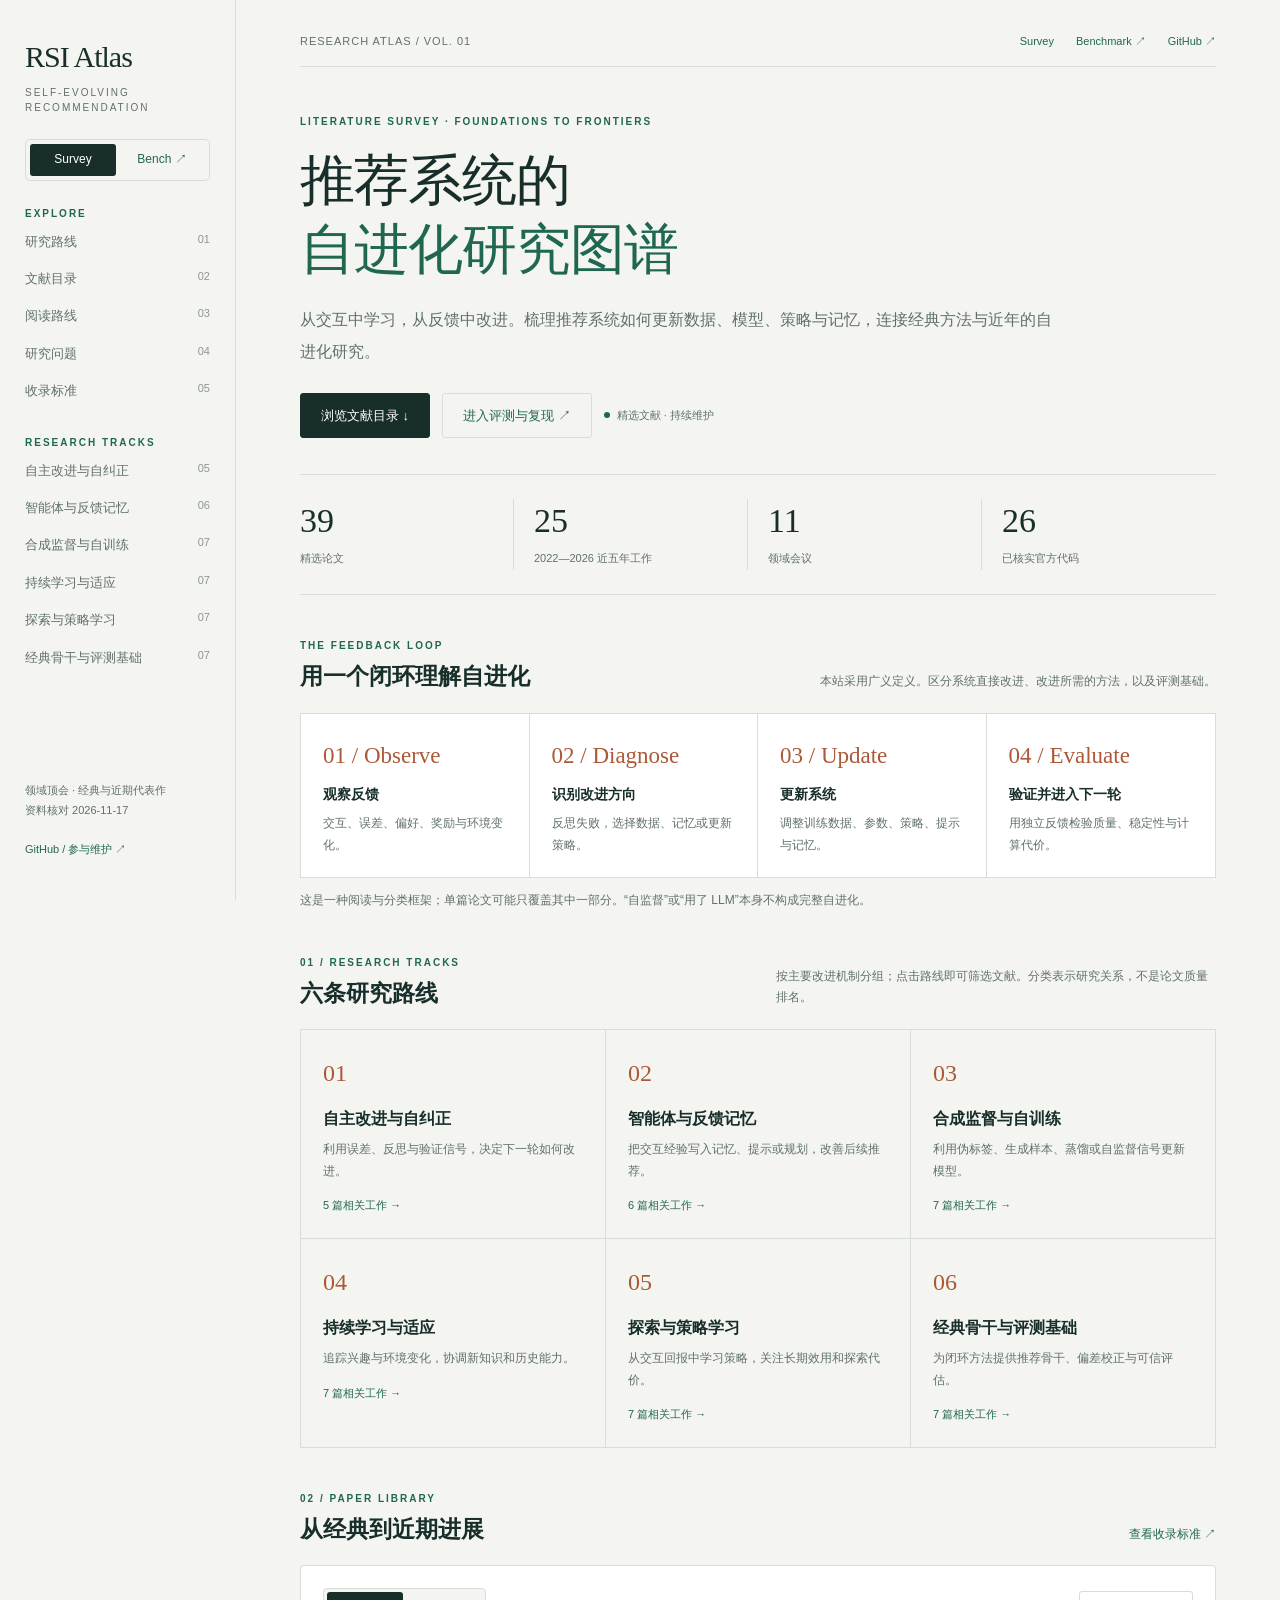
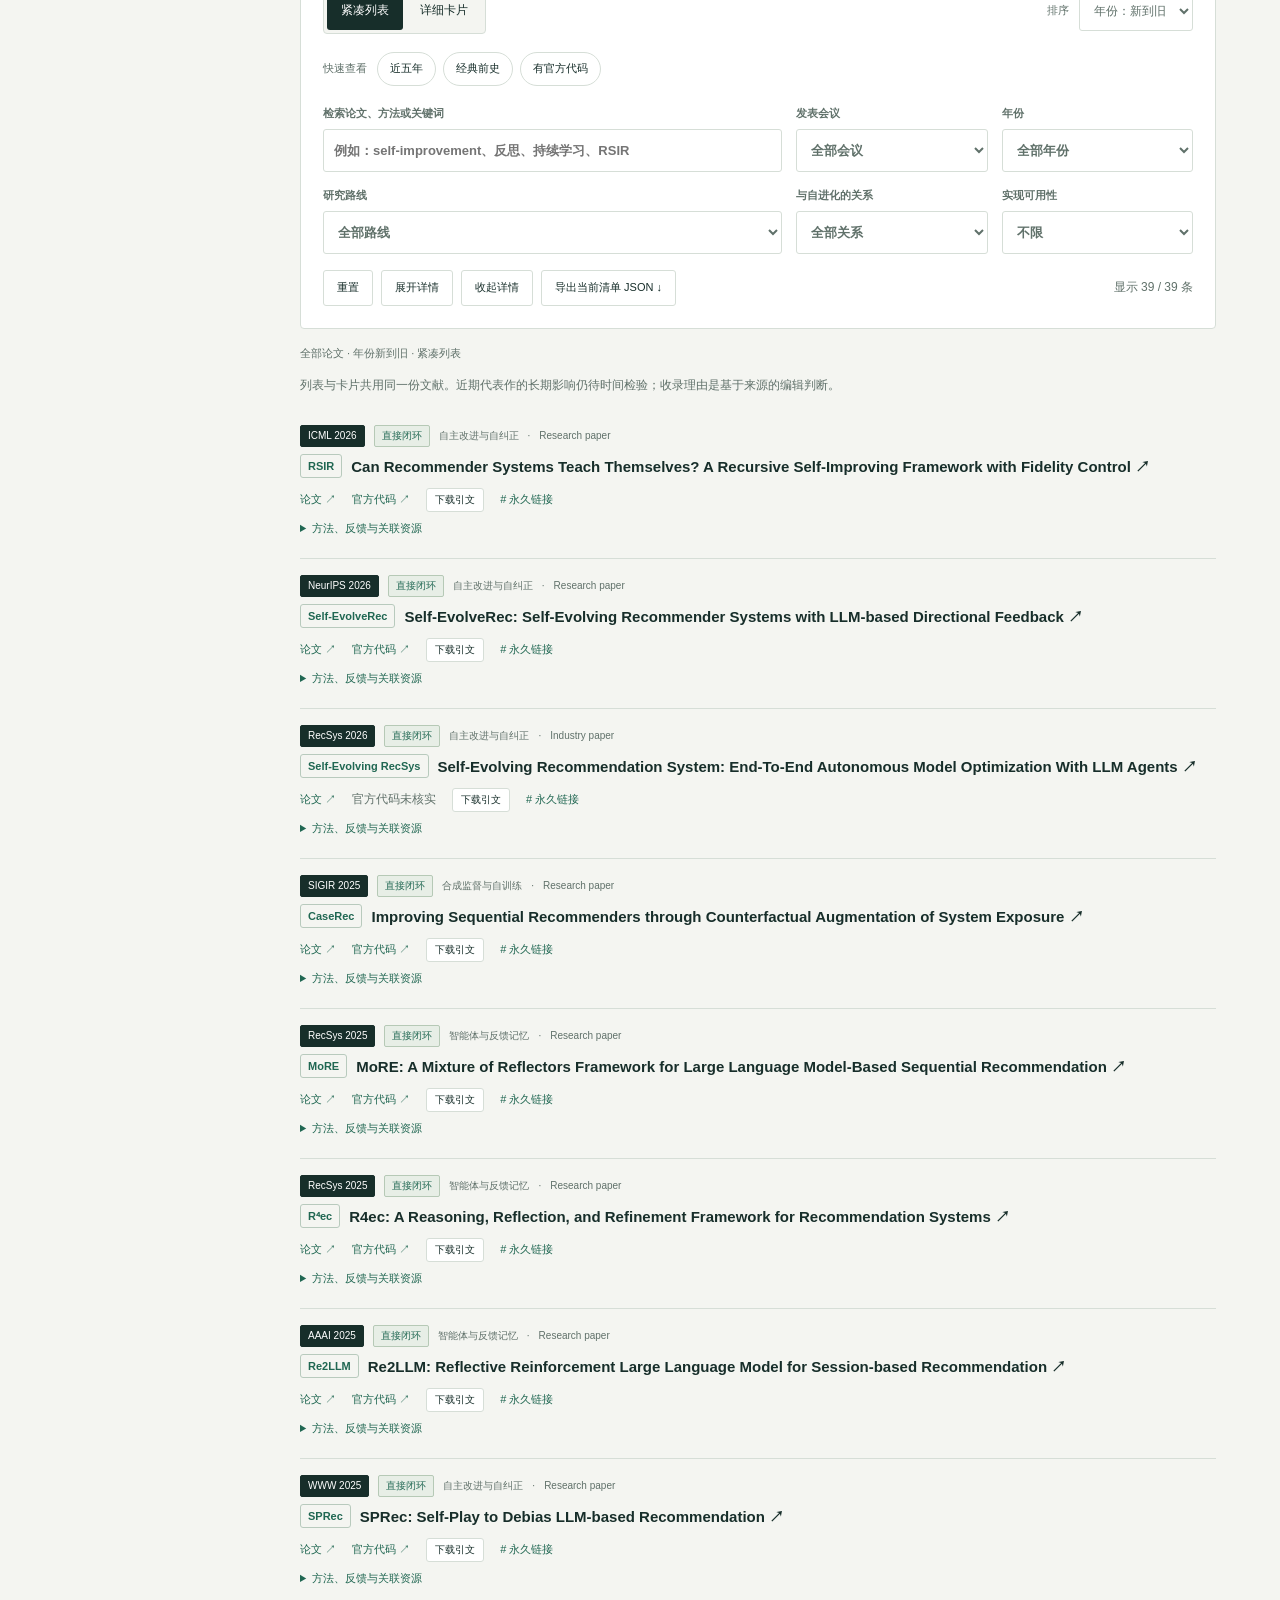
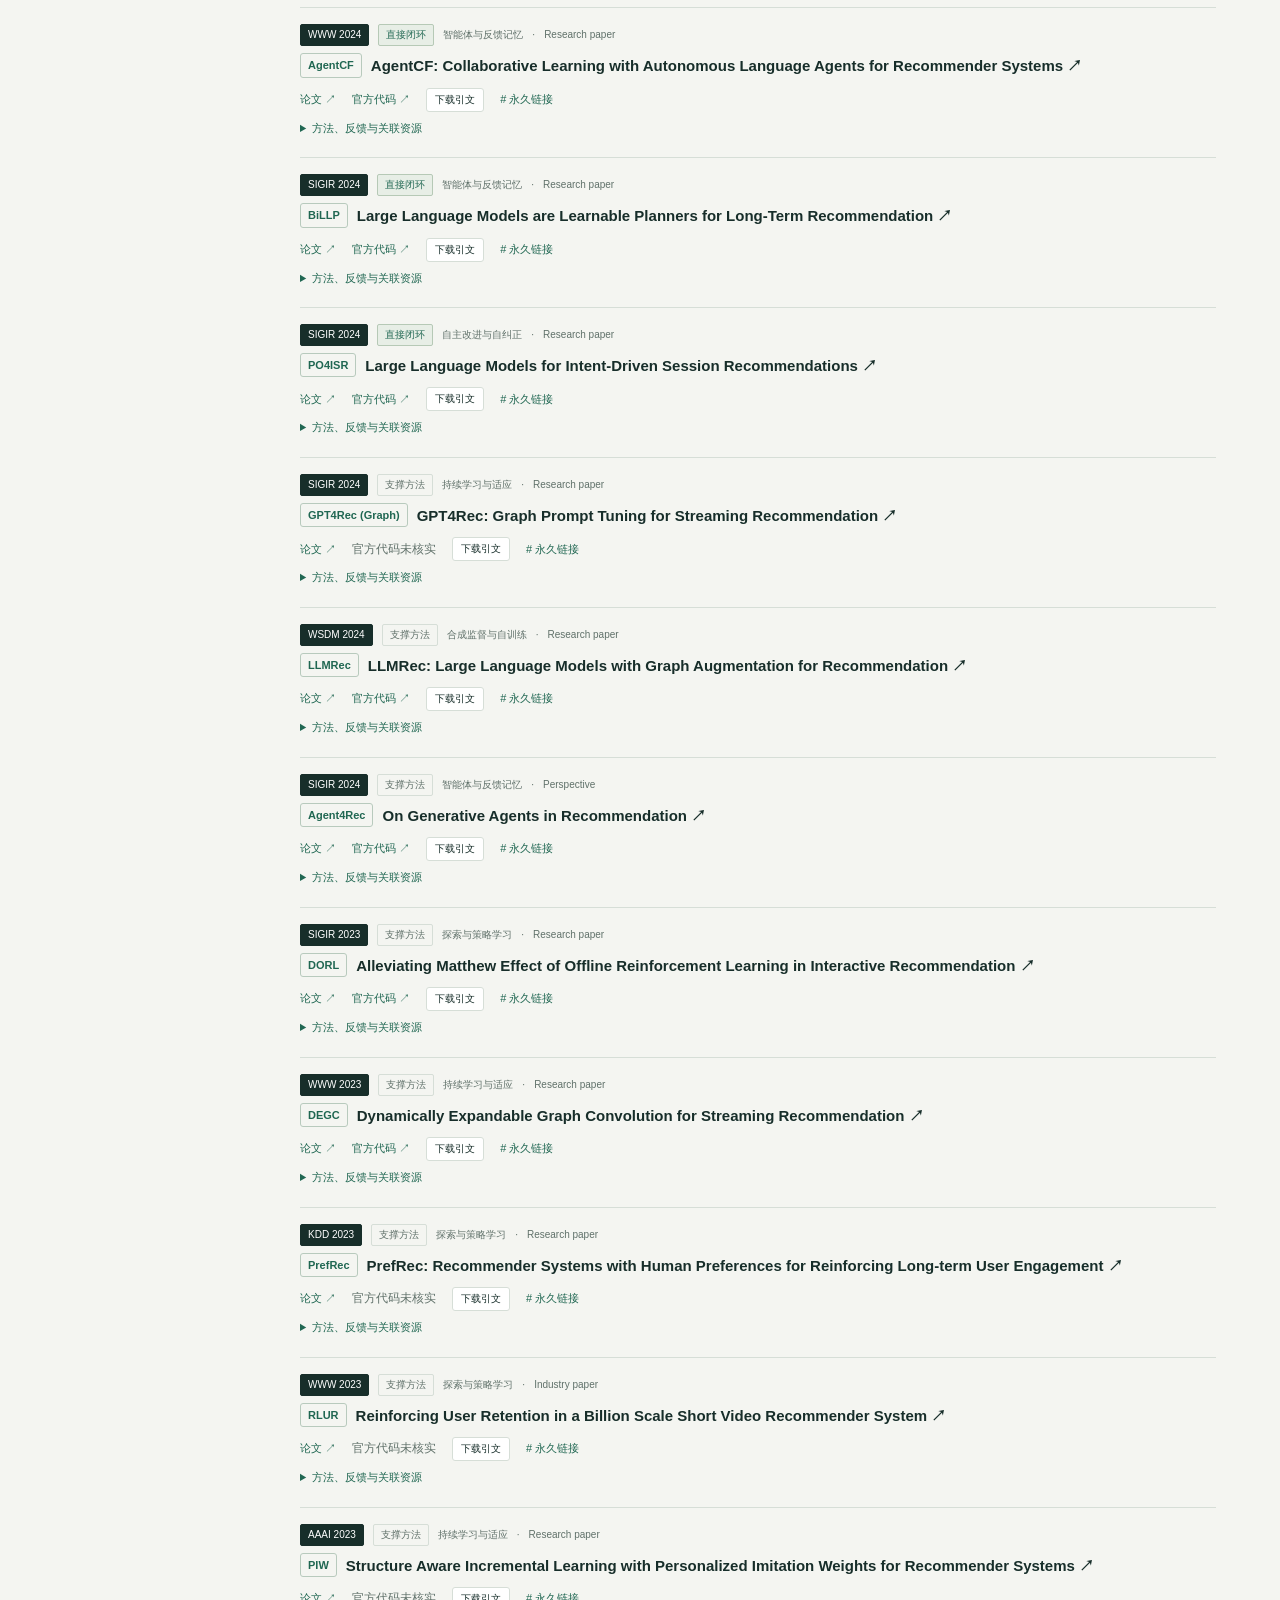
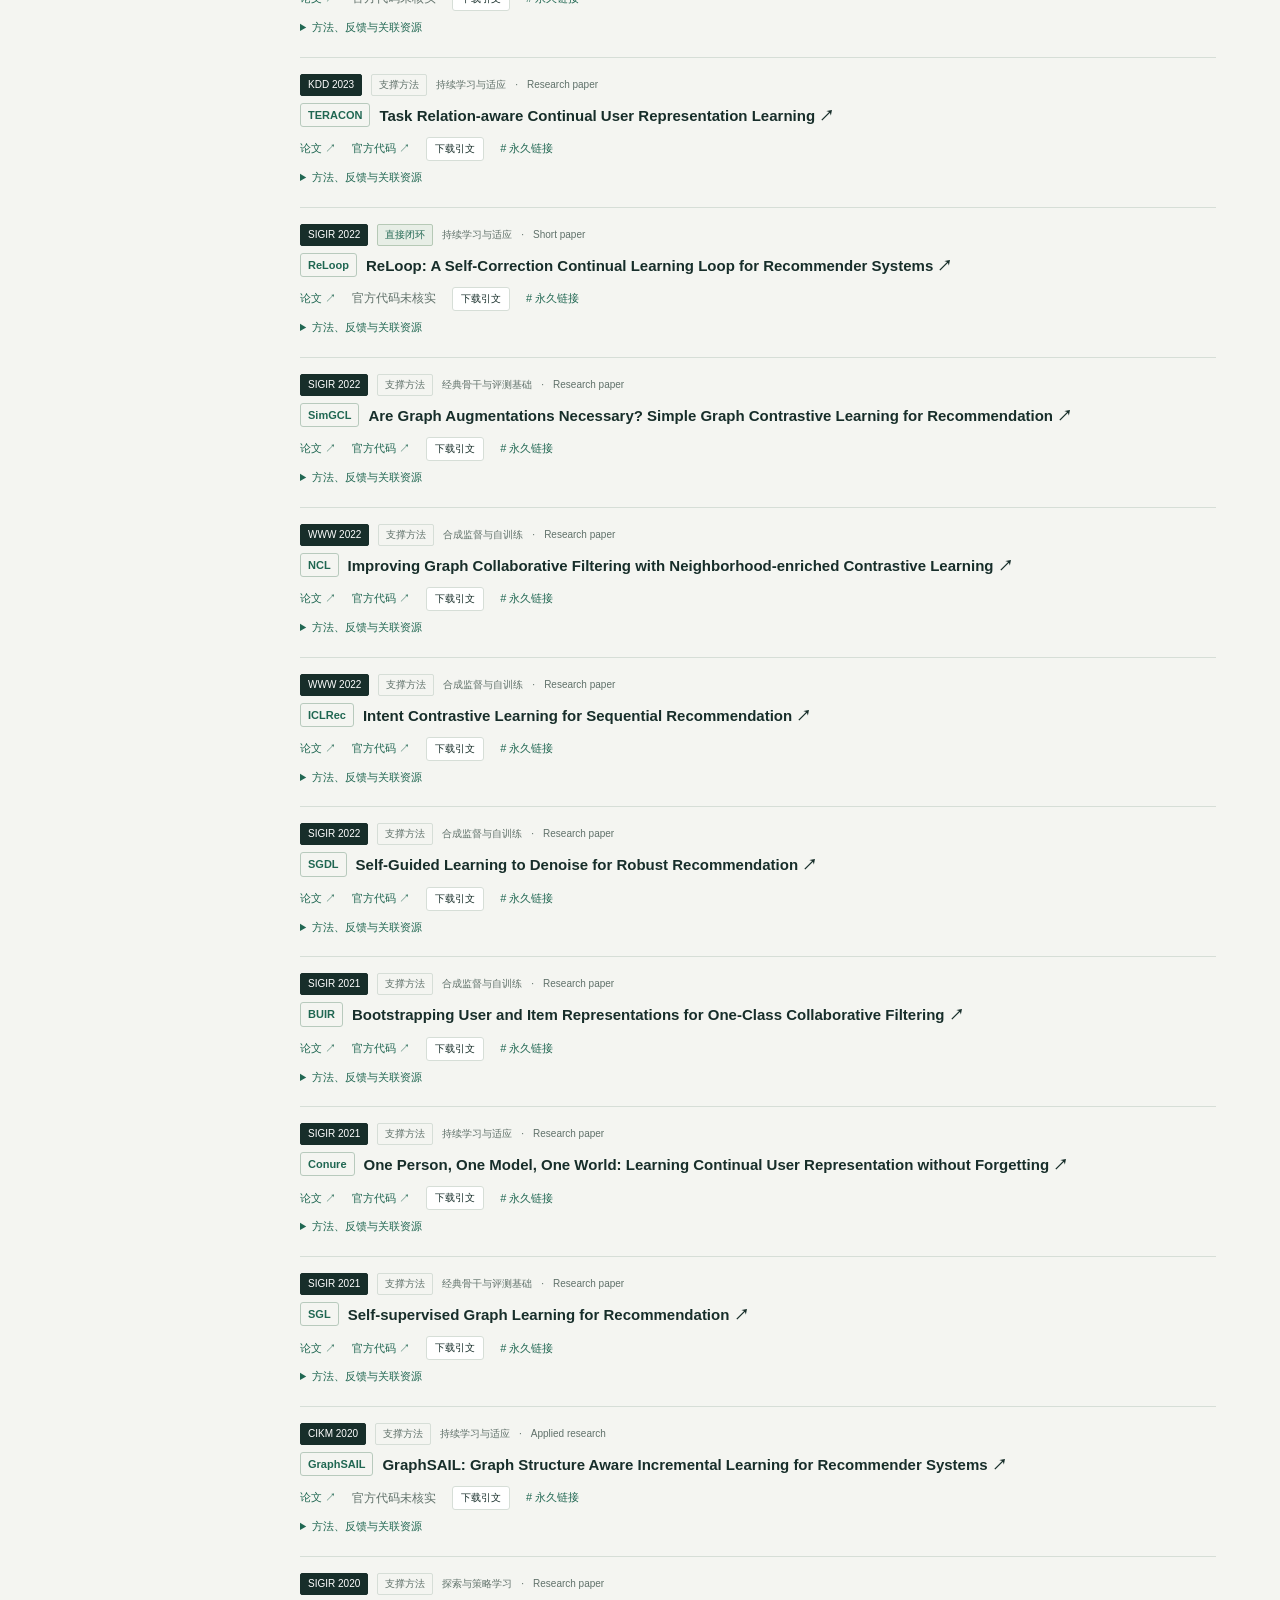
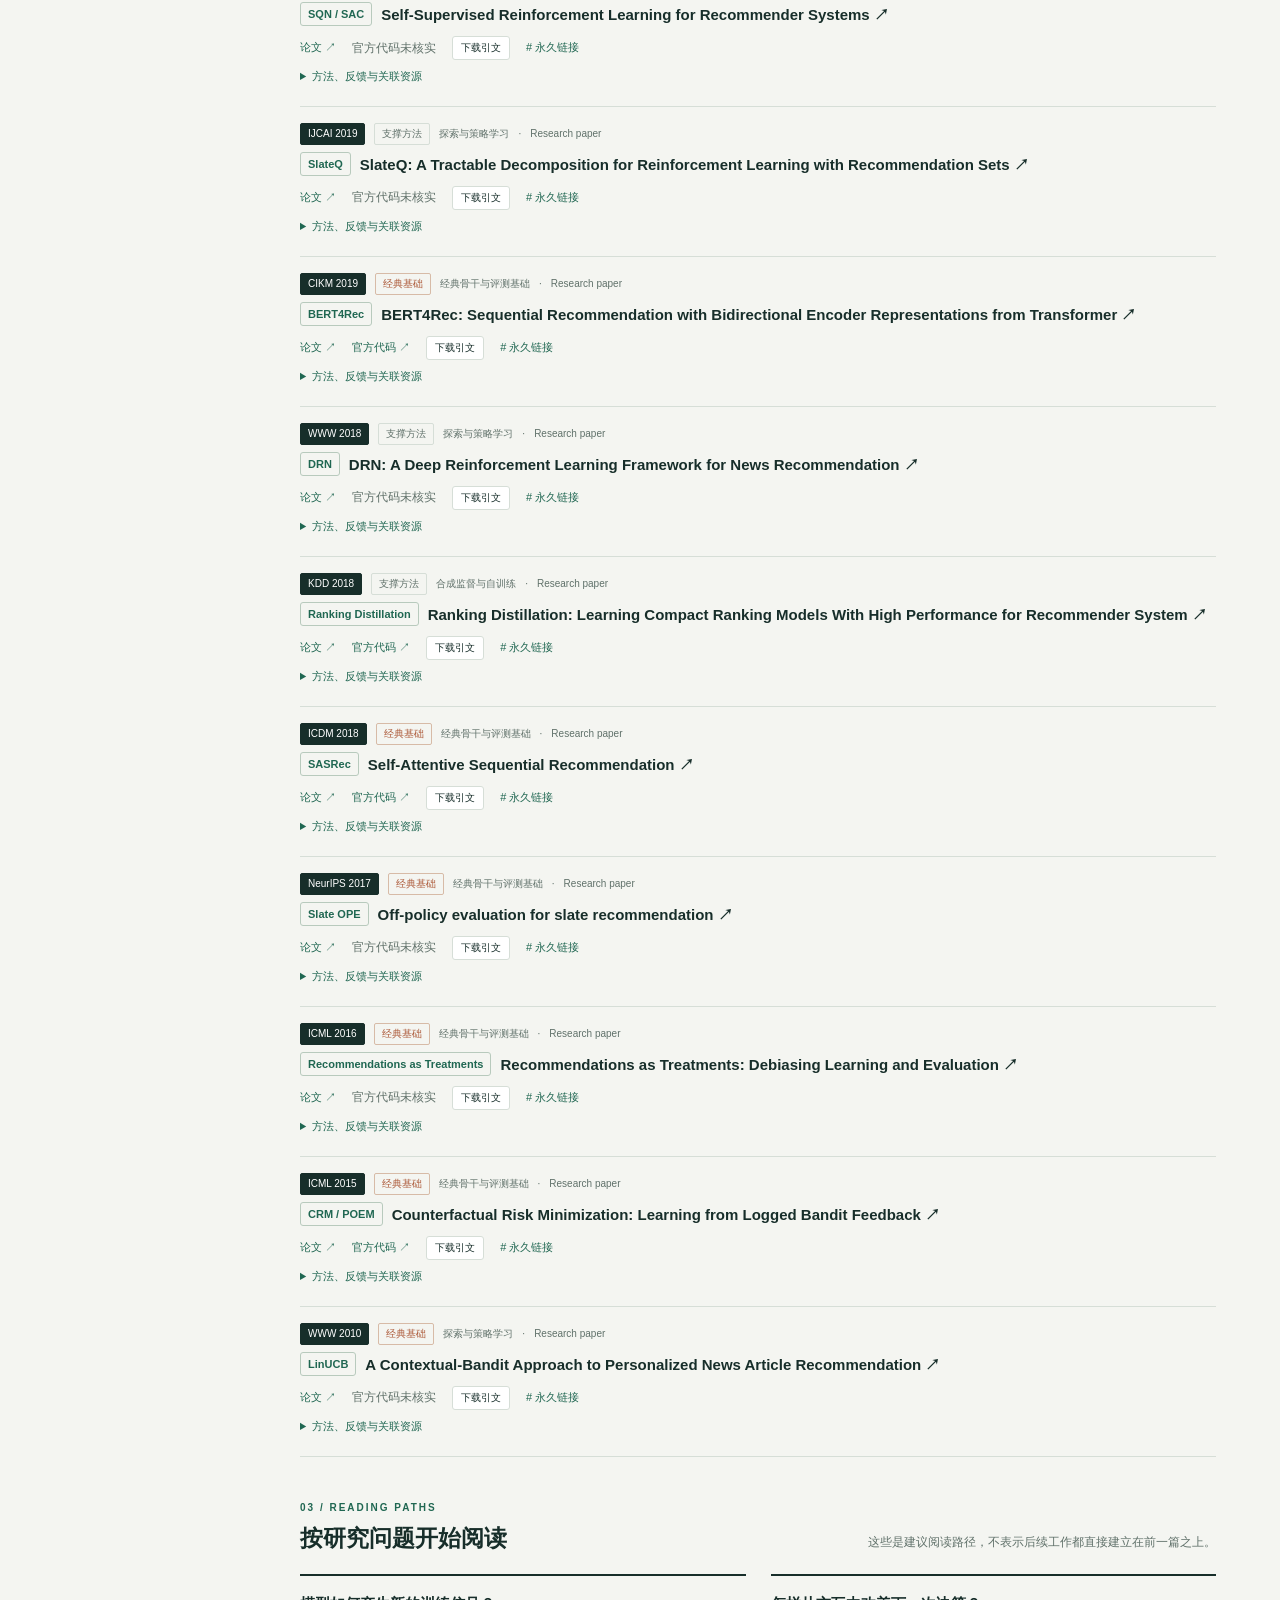
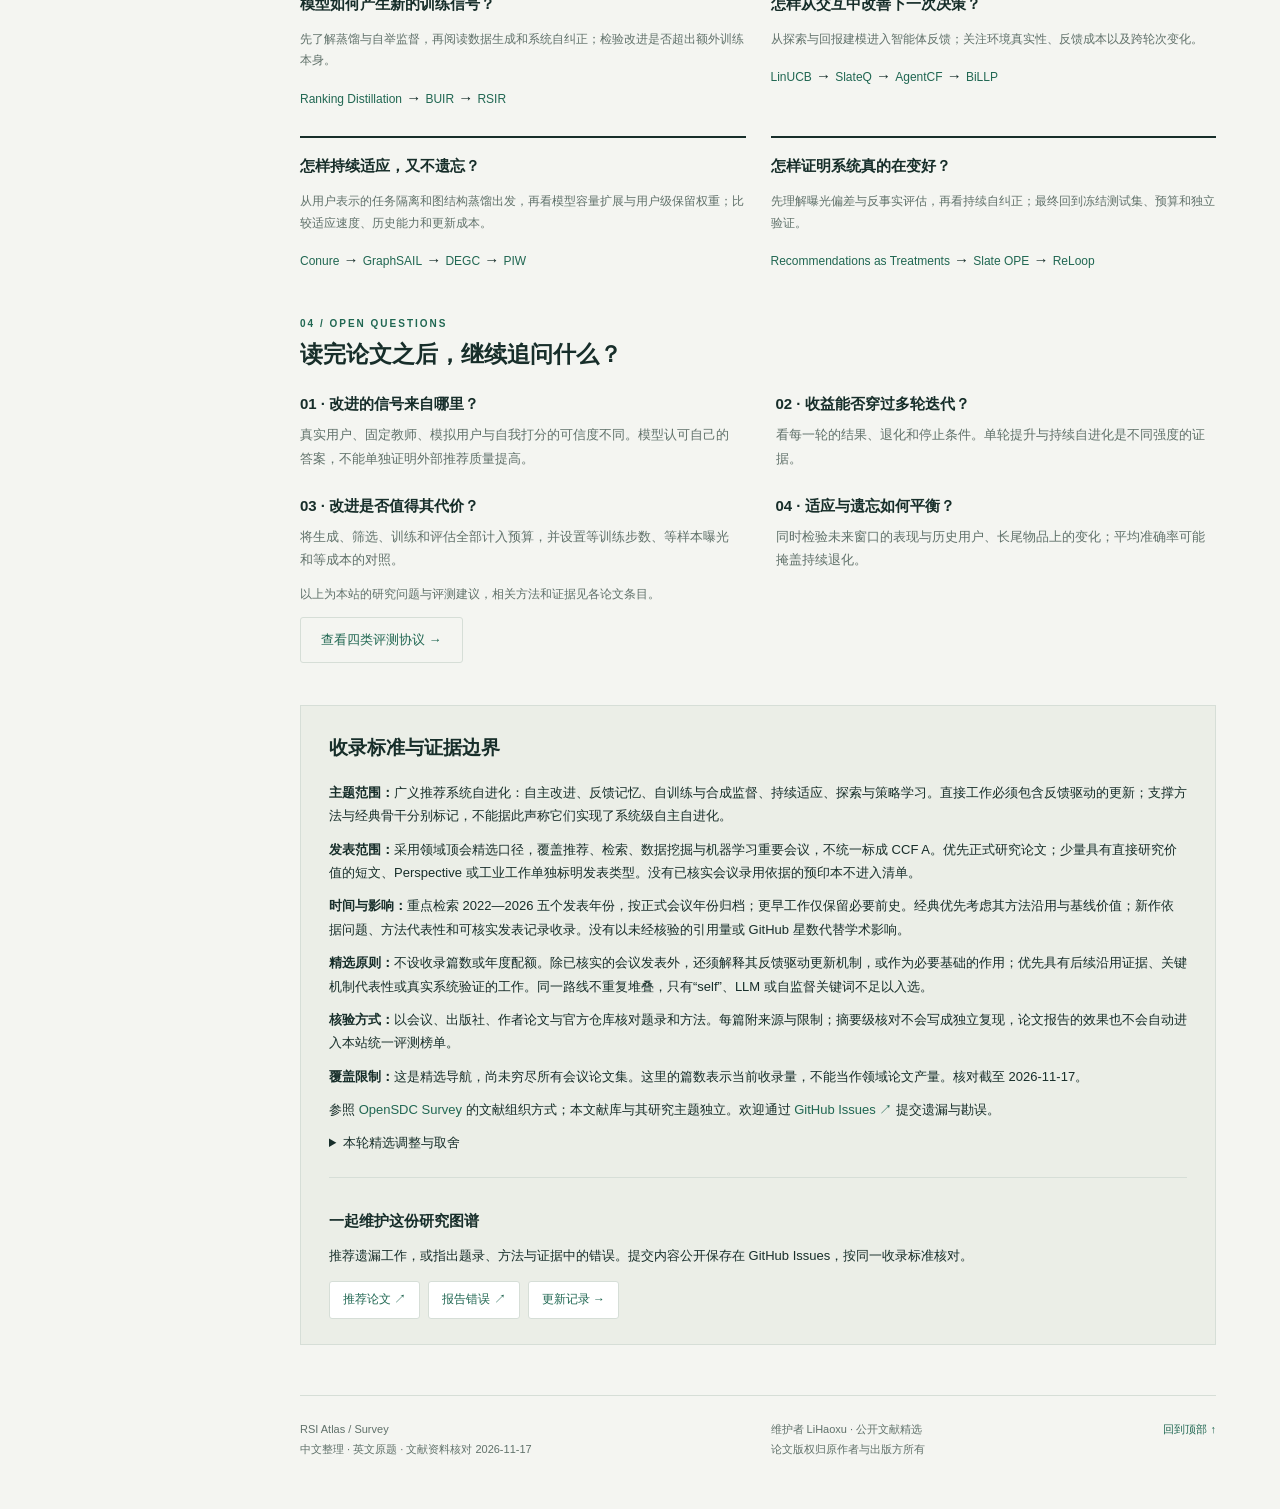
==== commit c6642404: "Improve paper browsing and connect survey with benchmark resources" ====
--- a/index.html
+++ b/index.html
@@ -7,243 +7,243 @@
 <section><div class="section-head"><div><div class="eyebrow">THE FEEDBACK LOOP</div><h2>用一个闭环理解自进化</h2></div><p>本站采用广义定义。区分系统直接改进、改进所需的方法，以及评测基础。</p></div><div class="loop"><div><span class="n">01 / Observe</span><b>观察反馈</b><p>交互、误差、偏好、奖励与环境变化。</p></div><div><span class="n">02 / Diagnose</span><b>识别改进方向</b><p>反思失败，选择数据、记忆或更新策略。</p></div><div><span class="n">03 / Update</span><b>更新系统</b><p>调整训练数据、参数、策略、提示与记忆。</p></div><div><span class="n">04 / Evaluate</span><b>验证并进入下一轮</b><p>用独立反馈检验质量、稳定性与计算代价。</p></div></div><p class="note">这是一种阅读与分类框架；单篇论文可能只覆盖其中一部分。“自监督”或“用了 LLM”本身不构成完整自进化。</p></section>
 <section id="taxonomy"><div class="section-head"><div><div class="eyebrow">01 / RESEARCH TRACKS</div><h2>六条研究路线</h2></div><p>按主要改进机制分组；点击路线即可筛选文献。分类表示研究关系，不是论文质量排名。</p></div><div class="taxonomy"><a class="taxon" href="#catalog" data-filter-category="self-evolution"><span class="number">01</span><h3>自主改进与自纠正</h3><p>利用误差、反思与验证信号，决定下一轮如何改进。</p><span class="count">5 篇相关工作 →</span></a><a class="taxon" href="#catalog" data-filter-category="agents"><span class="number">02</span><h3>智能体与反馈记忆</h3><p>把交互经验写入记忆、提示或规划，改善后续推荐。</p><span class="count">6 篇相关工作 →</span></a><a class="taxon" href="#catalog" data-filter-category="synthetic"><span class="number">03</span><h3>合成监督与自训练</h3><p>利用伪标签、生成样本、蒸馏或自监督信号更新模型。</p><span class="count">7 篇相关工作 →</span></a><a class="taxon" href="#catalog" data-filter-category="continual"><span class="number">04</span><h3>持续学习与适应</h3><p>追踪兴趣与环境变化，协调新知识和历史能力。</p><span class="count">7 篇相关工作 →</span></a><a class="taxon" href="#catalog" data-filter-category="reinforcement"><span class="number">05</span><h3>探索与策略学习</h3><p>从交互回报中学习策略，关注长期效用和探索代价。</p><span class="count">7 篇相关工作 →</span></a><a class="taxon" href="#catalog" data-filter-category="foundations"><span class="number">06</span><h3>经典骨干与评测基础</h3><p>为闭环方法提供推荐骨干、偏差校正与可信评估。</p><span class="count">7 篇相关工作 →</span></a></div></section>
 <section id="catalog"><div class="section-head"><div><div class="eyebrow">02 / PAPER LIBRARY</div><h2>从经典到近期进展</h2></div><a class="section-link" href="#scope">查看收录标准 ↗</a></div>
-<form class="filters" data-filters role="search"><div class="controls"><label>检索论文、方法或关键词<input type="search" name="q" placeholder="例如：self-improvement、反思、持续学习、RSIR" aria-label="检索论文、方法或关键词"></label><label>发表会议<select name="venue"><option value="">全部会议</option><option value="AAAI">AAAI</option><option value="CIKM">CIKM</option><option value="ICDM">ICDM</option><option value="ICML">ICML</option><option value="IJCAI">IJCAI</option><option value="KDD">KDD</option><option value="NeurIPS">NeurIPS</option><option value="RecSys">RecSys</option><option value="SIGIR">SIGIR</option><option value="WSDM">WSDM</option><option value="WWW">WWW</option></select></label><label>年份<select name="year"><option value="">全部年份</option><option value="recent">近五年 · 2022—2026</option><option value="background">经典前史 · 2022 年以前</option><option value="2026">2026</option><option value="2025">2025</option><option value="2024">2024</option><option value="2023">2023</option><option value="2022">2022</option><option value="2021">2021</option><option value="2020">2020</option><option value="2019">2019</option><option value="2018">2018</option><option value="2017">2017</option><option value="2016">2016</option><option value="2015">2015</option><option value="2010">2010</option></select></label><label>研究路线<select name="category"><option value="">全部路线</option><option value="self-evolution">自主改进与自纠正</option><option value="agents">智能体与反馈记忆</option><option value="synthetic">合成监督与自训练</option><option value="continual">持续学习与适应</option><option value="reinforcement">探索与策略学习</option><option value="foundations">经典骨干与评测基础</option></select></label><label>与自进化的关系<select name="relevance"><option value="">全部关系</option><option value="direct">直接闭环</option><option value="enabling">支撑方法</option><option value="foundation">经典基础</option></select></label><label>实现可用性<select name="code"><option value="">不限</option><option value="yes">已核实官方代码</option></select></label></div><div class="toolbar"><button type="button" data-reset>重置</button><button type="button" data-expand>展开详情</button><button type="button" data-collapse>收起详情</button><button type="button" data-export>导出当前清单 JSON ↓</button><output class="count-output" data-count aria-live="polite">显示 39 / 39 条</output></div></form><noscript>当前显示完整论文清单。启用 JavaScript 后可使用搜索、筛选与导出。</noscript><p class="note">默认按年份倒序，同年优先显示直接闭环工作。近期代表作的长期影响仍待时间检验；收录理由是基于来源的编辑判断。</p>
-<div data-entries><article class="entry" id="rsir-2026" data-entry data-period="recent" data-year="2026" data-venue="ICML" data-category="self-evolution" data-relevance="direct" data-code="yes">
+<form class="filters" data-filters role="search"><div class="catalog-display"><div class="view-switch" role="group" aria-label="文献显示方式"><button type="button" data-view="list" aria-pressed="true">紧凑列表</button><button type="button" data-view="cards" aria-pressed="false">详细卡片</button></div><label class="sort-control">排序<select name="sort" data-sort><option value="newest">年份：新到旧</option><option value="oldest">年份：旧到新</option><option value="title">标题：A–Z</option></select></label></div><div class="quick-filters" role="group" aria-label="快捷筛选"><span>快速查看</span><button type="button" data-quick-year="recent" aria-pressed="false">近五年</button><button type="button" data-quick-year="background" aria-pressed="false">经典前史</button><button type="button" data-quick-code aria-pressed="false">有官方代码</button></div><div class="controls"><label>检索论文、方法或关键词<input type="search" name="q" placeholder="例如：self-improvement、反思、持续学习、RSIR" aria-label="检索论文、方法或关键词"></label><label>发表会议<select name="venue"><option value="">全部会议</option><option value="AAAI">AAAI</option><option value="CIKM">CIKM</option><option value="ICDM">ICDM</option><option value="ICML">ICML</option><option value="IJCAI">IJCAI</option><option value="KDD">KDD</option><option value="NeurIPS">NeurIPS</option><option value="RecSys">RecSys</option><option value="SIGIR">SIGIR</option><option value="WSDM">WSDM</option><option value="WWW">WWW</option></select></label><label>年份<select name="year"><option value="">全部年份</option><option value="recent">近五年 · 2022—2026</option><option value="background">经典前史 · 2022 年以前</option><option value="2026">2026</option><option value="2025">2025</option><option value="2024">2024</option><option value="2023">2023</option><option value="2022">2022</option><option value="2021">2021</option><option value="2020">2020</option><option value="2019">2019</option><option value="2018">2018</option><option value="2017">2017</option><option value="2016">2016</option><option value="2015">2015</option><option value="2010">2010</option></select></label><label>研究路线<select name="category"><option value="">全部路线</option><option value="self-evolution">自主改进与自纠正</option><option value="agents">智能体与反馈记忆</option><option value="synthetic">合成监督与自训练</option><option value="continual">持续学习与适应</option><option value="reinforcement">探索与策略学习</option><option value="foundations">经典骨干与评测基础</option></select></label><label>与自进化的关系<select name="relevance"><option value="">全部关系</option><option value="direct">直接闭环</option><option value="enabling">支撑方法</option><option value="foundation">经典基础</option></select></label><label>实现可用性<select name="code"><option value="">不限</option><option value="yes">已核实官方代码</option></select></label></div><div class="toolbar"><button type="button" data-reset>重置</button><button type="button" data-expand>展开详情</button><button type="button" data-collapse>收起详情</button><button type="button" data-export>导出当前清单 JSON ↓</button><output class="count-output" data-count aria-live="polite">显示 39 / 39 条</output></div></form><p class="filter-status" data-filter-status aria-live="polite">全部论文 · 年份新到旧 · 紧凑列表</p><noscript>当前显示完整论文清单；每篇可展开阅读。启用 JavaScript 后可使用筛选、排序、视图切换与导出。</noscript><p class="note">列表与卡片共用同一份文献。近期代表作的长期影响仍待时间检验；收录理由是基于来源的编辑判断。</p>
+<div class="catalog-entries" data-entries data-view="list"><article class="entry" id="rsir-2026" data-entry data-title="Can Recommender Systems Teach Themselves? A Recursive Self-Improving Framework with Fidelity Control" data-period="recent" data-year="2026" data-venue="ICML" data-category="self-evolution" data-relevance="direct" data-code="yes">
 <div class="entry-top"><span class="badge venue">ICML 2026</span><span class="badge direct">直接闭环</span><span>自主改进与自纠正</span><span>·</span><span>Research paper</span></div>
-<h3><a class="" href="https://arxiv.org/abs/2602.15659" target="_blank" rel="noopener noreferrer">Can Recommender Systems Teach Themselves? A Recursive Self-Improving Framework with Fidelity Control ↗</a></h3><p class="authors">Luankang Zhang et al. · RSIR</p>
+<h3><span class="paper-short">RSIR</span><a class="" href="https://arxiv.org/abs/2602.15659" target="_blank" rel="noopener noreferrer">Can Recommender Systems Teach Themselves? A Recursive Self-Improving Framework with Fidelity Control ↗</a></h3><p class="authors">Luankang Zhang et al.</p>
 <p class="summary"><span class="field-label">研究问题</span>推荐交互稀疏；由模型生成数据再训练时，错误可能被递归放大。</p>
 <div class="tags"><span class="tag">递归自训练</span><span class="tag">合成序列</span><span class="tag">保真控制</span></div>
-<details><summary>方法、反馈环节与收录依据</summary><div class="details-grid"><p><span class="field-label">核心方法</span>当前推荐器生成交互序列，经 fidelity 检查后加入训练数据，训练下一代推荐器。</p><p><span class="field-label">反馈与改进环节</span>模型生成 → 保真筛选 → 后继模型训练 → 下一轮生成；演化对象是训练数据与模型参数。</p><p><span class="field-label">论文证据</span>作者报告多个数据集与骨干上的累积改进，并研究弱模型生成数据对较强模型的迁移；本条核对摘要、官方会议目录和作者代码，不录入未经统一复现的分数。</p><p><span class="field-label">收录理由 · 编辑判断</span>近期直接研究推荐系统递归自训练的代表，明确提出生成、保真控制与迭代训练的闭环；尚不称为成熟经典。</p></div><p class="limitation"><b>证据边界</b>　论文报告的多轮收益不能视为所有切分、训练预算和选择规则下的保证；须控制额外训练与合成数据曝光量。</p><p class="source-note">来源核对：2026-11-17。文献核对不等于独立复现。</p><div class="sources"><a class="" href="https://arxiv.org/abs/2602.15659" target="_blank" rel="noopener noreferrer">来源 1 ↗</a><a class="" href="https://icml.cc/Downloads/2026" target="_blank" rel="noopener noreferrer">来源 2 ↗</a><a class="" href="https://github.com/USTC-StarTeam/RSIR" target="_blank" rel="noopener noreferrer">来源 3 ↗</a></div></details>
-<div class="sources"><a class="" href="https://arxiv.org/abs/2602.15659" target="_blank" rel="noopener noreferrer">论文 ↗</a><a class="" href="https://github.com/USTC-StarTeam/RSIR" target="_blank" rel="noopener noreferrer">官方代码 ↗</a><button type="button" data-cite="rsir-2026">下载引文</button><a href="#rsir-2026" aria-label="RSIR 的永久链接"># 永久链接</a></div></article><article class="entry" id="self-evolverec-2026" data-entry data-period="recent" data-year="2026" data-venue="NeurIPS" data-category="self-evolution" data-relevance="direct" data-code="yes">
+<div class="sources entry-actions"><a class="" href="https://arxiv.org/abs/2602.15659" target="_blank" rel="noopener noreferrer">论文 ↗</a><a class="" href="https://github.com/USTC-StarTeam/RSIR" target="_blank" rel="noopener noreferrer">官方代码 ↗</a><button type="button" data-cite="rsir-2026">下载引文</button><a href="#rsir-2026" aria-label="RSIR 的永久链接"># 永久链接</a></div>
+<details class="entry-details"><summary>方法、反馈与关联资源</summary><div class="details-grid"><p><span class="field-label">核心方法</span>当前推荐器生成交互序列，经 fidelity 检查后加入训练数据，训练下一代推荐器。</p><p><span class="field-label">反馈与改进环节</span>模型生成 → 保真筛选 → 后继模型训练 → 下一轮生成；演化对象是训练数据与模型参数。</p><p><span class="field-label">论文证据</span>作者报告多个数据集与骨干上的累积改进，并研究弱模型生成数据对较强模型的迁移；本条核对摘要、官方会议目录和作者代码，不录入未经统一复现的分数。</p><p><span class="field-label">收录理由 · 编辑判断</span>近期直接研究推荐系统递归自训练的代表，明确提出生成、保真控制与迭代训练的闭环；尚不称为成熟经典。</p></div><p class="limitation"><b>证据边界</b>　论文报告的多轮收益不能视为所有切分、训练预算和选择规则下的保证；须控制额外训练与合成数据曝光量。</p><div class="paper-connections"><div class="editorial-connections"><h4>本站建议资源与协议</h4><p class="note">以下为编辑提出的研究或评测建议，不表示原论文已经使用这些资源、遵循这些协议或完成本站复现。</p><ul><li><span class="relation-label">本站建议</span> <a class="" href="../rsi-bench/index.html#amazon-2023" target="_blank" rel="noopener noreferrer">Amazon Reviews 2023 ↗</a><p>本站迁移实验建议：2023 版提供带时间戳的交互，可重新定义序列自训练任务；需重新冻结品类、过滤与切分。不是原论文使用该版本或已复现成功的声明。 <span class="source-note">核对位置：建议依据：数据官网 What’s New / Common Data Processing；RSIR README §3 Method At A Glance</span></p><div class="sources relation-sources"><a class="" href="https://amazon-reviews-2023.github.io/" target="_blank" rel="noopener noreferrer">依据 1 ↗</a> · <a class="" href="https://github.com/USTC-StarTeam/RSIR" target="_blank" rel="noopener noreferrer">依据 2 ↗</a></div></li><li><span class="relation-label">建议评测协议</span> <a class="" href="../rsi-bench/protocols.html#offline-self-training" target="_blank" rel="noopener noreferrer">离线自训练与合成数据 ↗</a><p>本站建议：建议固定生成轮数、保真筛选与停止规则，比较等训练预算和仅真实数据继续训练；测试集不能选择最优轮次。 该关联不表示论文采用本站协议。</p></li></ul></div></div><p class="source-note">来源核对：2026-11-17。文献核对不等于独立复现。</p><div class="sources"><a class="" href="https://arxiv.org/abs/2602.15659" target="_blank" rel="noopener noreferrer">来源 1 ↗</a><a class="" href="https://icml.cc/Downloads/2026" target="_blank" rel="noopener noreferrer">来源 2 ↗</a><a class="" href="https://github.com/USTC-StarTeam/RSIR" target="_blank" rel="noopener noreferrer">来源 3 ↗</a></div></details></article><article class="entry" id="self-evolverec-2026" data-entry data-title="Self-EvolveRec: Self-Evolving Recommender Systems with LLM-based Directional Feedback" data-period="recent" data-year="2026" data-venue="NeurIPS" data-category="self-evolution" data-relevance="direct" data-code="yes">
 <div class="entry-top"><span class="badge venue">NeurIPS 2026</span><span class="badge direct">直接闭环</span><span>自主改进与自纠正</span><span>·</span><span>Research paper</span></div>
-<h3><a class="" href="https://arxiv.org/abs/2602.12612" target="_blank" rel="noopener noreferrer">Self-EvolveRec: Self-Evolving Recommender Systems with LLM-based Directional Feedback ↗</a></h3><p class="authors">Sein Kim et al. · Self-EvolveRec</p>
+<h3><span class="paper-short">Self-EvolveRec</span><a class="" href="https://arxiv.org/abs/2602.12612" target="_blank" rel="noopener noreferrer">Self-EvolveRec: Self-Evolving Recommender Systems with LLM-based Directional Feedback ↗</a></h3><p class="authors">Sein Kim et al.</p>
 <p class="summary"><span class="field-label">研究问题</span>固定搜索空间限制推荐模型设计；单一准确率指标难以指出失败原因和改进方向。</p>
 <div class="tags"><span class="tag">代码演化</span><span class="tag">方向反馈</span><span class="tag">诊断工具</span></div>
-<details><summary>方法、反馈环节与收录依据</summary><div class="details-grid"><p><span class="field-label">核心方法</span>结合用户模拟器的定性反馈与模型诊断工具的定量检查，引导 LLM 修改推荐代码，并让诊断工具随模型一起更新。</p><p><span class="field-label">反馈与改进环节</span>诊断/模拟反馈 → 方向规划 → 代码修改 → 训练评估 → 模型与诊断工具共同演化。</p><p><span class="field-label">论文证据</span>摘要报告对 NAS 和 LLM 代码演化基线的改进；NeurIPS 2026 官方目录已列出该题名，arXiv 最新版本也标注 NeurIPS 2026。</p><p><span class="field-label">收录理由 · 编辑判断</span>近期代码级自进化推荐的代表，强调反馈是否能提供方向以及诊断工具是否随系统变化；作为新进展收录。</p></div><p class="limitation"><b>证据边界</b>　标量代理、模拟用户反馈与真实用户满意度有区别；评估须记录搜索预算、验证集复用和最终独立测试。</p><p class="source-note">来源核对：2026-11-17。文献核对不等于独立复现。</p><div class="sources"><a class="" href="https://arxiv.org/abs/2602.12612" target="_blank" rel="noopener noreferrer">来源 1 ↗</a><a class="" href="https://neurips.cc/Downloads/2026" target="_blank" rel="noopener noreferrer">来源 2 ↗</a><a class="" href="https://github.com/Sein-Kim/self_evolverec" target="_blank" rel="noopener noreferrer">来源 3 ↗</a></div></details>
-<div class="sources"><a class="" href="https://arxiv.org/abs/2602.12612" target="_blank" rel="noopener noreferrer">论文 ↗</a><a class="" href="https://github.com/Sein-Kim/self_evolverec" target="_blank" rel="noopener noreferrer">官方代码 ↗</a><button type="button" data-cite="self-evolverec-2026">下载引文</button><a href="#self-evolverec-2026" aria-label="Self-EvolveRec 的永久链接"># 永久链接</a></div></article><article class="entry" id="self-evolving-youtube-2026" data-entry data-period="recent" data-year="2026" data-venue="RecSys" data-category="self-evolution" data-relevance="direct" data-code="no">
+<div class="sources entry-actions"><a class="" href="https://arxiv.org/abs/2602.12612" target="_blank" rel="noopener noreferrer">论文 ↗</a><a class="" href="https://github.com/Sein-Kim/self_evolverec" target="_blank" rel="noopener noreferrer">官方代码 ↗</a><button type="button" data-cite="self-evolverec-2026">下载引文</button><a href="#self-evolverec-2026" aria-label="Self-EvolveRec 的永久链接"># 永久链接</a></div>
+<details class="entry-details"><summary>方法、反馈与关联资源</summary><div class="details-grid"><p><span class="field-label">核心方法</span>结合用户模拟器的定性反馈与模型诊断工具的定量检查，引导 LLM 修改推荐代码，并让诊断工具随模型一起更新。</p><p><span class="field-label">反馈与改进环节</span>诊断/模拟反馈 → 方向规划 → 代码修改 → 训练评估 → 模型与诊断工具共同演化。</p><p><span class="field-label">论文证据</span>摘要报告对 NAS 和 LLM 代码演化基线的改进；NeurIPS 2026 官方目录已列出该题名，arXiv 最新版本也标注 NeurIPS 2026。</p><p><span class="field-label">收录理由 · 编辑判断</span>近期代码级自进化推荐的代表，强调反馈是否能提供方向以及诊断工具是否随系统变化；作为新进展收录。</p></div><p class="limitation"><b>证据边界</b>　标量代理、模拟用户反馈与真实用户满意度有区别；评估须记录搜索预算、验证集复用和最终独立测试。</p><div class="paper-connections"><div class="editorial-connections"><h4>本站建议资源与协议</h4><p class="note">以下为编辑提出的研究或评测建议，不表示原论文已经使用这些资源、遵循这些协议或完成本站复现。</p><ul><li><span class="relation-label">建议评测协议</span> <a class="" href="../rsi-bench/protocols.html#agent-feedback" target="_blank" rel="noopener noreferrer">智能体反思与反馈记忆 ↗</a><p>本站建议：建议借用反馈和等成本消融，并扩展记录代码版本、模型训练与搜索预算；现有协议不覆盖全部自动模型工程流程。 该关联不表示论文采用本站协议。</p></li></ul></div></div><p class="source-note">来源核对：2026-11-17。文献核对不等于独立复现。</p><div class="sources"><a class="" href="https://arxiv.org/abs/2602.12612" target="_blank" rel="noopener noreferrer">来源 1 ↗</a><a class="" href="https://neurips.cc/Downloads/2026" target="_blank" rel="noopener noreferrer">来源 2 ↗</a><a class="" href="https://github.com/Sein-Kim/self_evolverec" target="_blank" rel="noopener noreferrer">来源 3 ↗</a></div></details></article><article class="entry" id="self-evolving-youtube-2026" data-entry data-title="Self-Evolving Recommendation System: End-To-End Autonomous Model Optimization With LLM Agents" data-period="recent" data-year="2026" data-venue="RecSys" data-category="self-evolution" data-relevance="direct" data-code="no">
 <div class="entry-top"><span class="badge venue">RecSys 2026</span><span class="badge direct">直接闭环</span><span>自主改进与自纠正</span><span>·</span><span>Industry paper</span></div>
-<h3><a class="" href="https://arxiv.org/abs/2602.10226" target="_blank" rel="noopener noreferrer">Self-Evolving Recommendation System: End-To-End Autonomous Model Optimization With LLM Agents ↗</a></h3><p class="authors">Haochen Wang, Yi Wu, Daryl Chang, Li Wei, Lukasz Heldt · Self-Evolving RecSys</p>
+<h3><span class="paper-short">Self-Evolving RecSys</span><a class="" href="https://arxiv.org/abs/2602.10226" target="_blank" rel="noopener noreferrer">Self-Evolving Recommendation System: End-To-End Autonomous Model Optimization With LLM Agents ↗</a></h3><p class="authors">Haochen Wang, Yi Wu, Daryl Chang, Li Wei, Lukasz Heldt</p>
 <p class="summary"><span class="field-label">研究问题</span>工业推荐模型的优化器、架构和奖励设计依赖昂贵的人工假设与实验迭代。</p>
 <div class="tags"><span class="tag">工业推荐</span><span class="tag">双循环</span><span class="tag">自动模型工程</span></div>
-<details><summary>方法、反馈环节与收录依据</summary><div class="details-grid"><p><span class="field-label">核心方法</span>离线快速循环生成并训练候选方案，在线慢速循环用延迟业务指标验证，LLM 智能体承担模型工程工作。</p><p><span class="field-label">反馈与改进环节</span>假设生成 → 代码与训练 → 离线代理筛选 → 在线验证 → 反馈到下一轮设计。</p><p><span class="field-label">论文证据</span>作者报告 YouTube 生产上线案例；RecSys 2026 官方 Session 4 标注为 IND 工业轨论文。</p><p><span class="field-label">收录理由 · 编辑判断</span>连接模型研发闭环与生产在线验证的工业代表，展示自进化不局限于数据增强；工业轨身份单独标记。</p></div><p class="limitation"><b>证据边界</b>　生产数据、基础设施和完整实验环境未在所核对入口公开；工业案例不能直接填入公开数据集统一排行榜。</p><p class="source-note">来源核对：2026-11-17。文献核对不等于独立复现。</p><div class="sources"><a class="" href="https://arxiv.org/abs/2602.10226" target="_blank" rel="noopener noreferrer">来源 1 ↗</a><a class="" href="https://recsys.acm.org/recsys26/session-4/" target="_blank" rel="noopener noreferrer">来源 2 ↗</a></div></details>
-<div class="sources"><a class="" href="https://arxiv.org/abs/2602.10226" target="_blank" rel="noopener noreferrer">论文 ↗</a><span class="note">官方代码未核实</span><button type="button" data-cite="self-evolving-youtube-2026">下载引文</button><a href="#self-evolving-youtube-2026" aria-label="Self-Evolving RecSys 的永久链接"># 永久链接</a></div></article><article class="entry" id="caserec-2025" data-entry data-period="recent" data-year="2025" data-venue="SIGIR" data-category="synthetic" data-relevance="direct" data-code="yes">
+<div class="sources entry-actions"><a class="" href="https://arxiv.org/abs/2602.10226" target="_blank" rel="noopener noreferrer">论文 ↗</a><span class="note">官方代码未核实</span><button type="button" data-cite="self-evolving-youtube-2026">下载引文</button><a href="#self-evolving-youtube-2026" aria-label="Self-Evolving RecSys 的永久链接"># 永久链接</a></div>
+<details class="entry-details"><summary>方法、反馈与关联资源</summary><div class="details-grid"><p><span class="field-label">核心方法</span>离线快速循环生成并训练候选方案，在线慢速循环用延迟业务指标验证，LLM 智能体承担模型工程工作。</p><p><span class="field-label">反馈与改进环节</span>假设生成 → 代码与训练 → 离线代理筛选 → 在线验证 → 反馈到下一轮设计。</p><p><span class="field-label">论文证据</span>作者报告 YouTube 生产上线案例；RecSys 2026 官方 Session 4 标注为 IND 工业轨论文。</p><p><span class="field-label">收录理由 · 编辑判断</span>连接模型研发闭环与生产在线验证的工业代表，展示自进化不局限于数据增强；工业轨身份单独标记。</p></div><p class="limitation"><b>证据边界</b>　生产数据、基础设施和完整实验环境未在所核对入口公开；工业案例不能直接填入公开数据集统一排行榜。</p><div class="paper-connections"><div class="editorial-connections"><h4>本站建议资源与协议</h4><p class="note">以下为编辑提出的研究或评测建议，不表示原论文已经使用这些资源、遵循这些协议或完成本站复现。</p><ul><li><span class="relation-label">建议评测协议</span> <a class="" href="../rsi-bench/protocols.html#agent-feedback" target="_blank" rel="noopener noreferrer">智能体反思与反馈记忆 ↗</a><p>本站建议：建议仅用于离线工程智能体反馈部分的等成本对照；线上业务验证、部署门槛与回滚需另行定义工业协议。 该关联不表示论文采用本站协议。</p></li></ul></div></div><p class="source-note">来源核对：2026-11-17。文献核对不等于独立复现。</p><div class="sources"><a class="" href="https://arxiv.org/abs/2602.10226" target="_blank" rel="noopener noreferrer">来源 1 ↗</a><a class="" href="https://recsys.acm.org/recsys26/session-4/" target="_blank" rel="noopener noreferrer">来源 2 ↗</a></div></details></article><article class="entry" id="caserec-2025" data-entry data-title="Improving Sequential Recommenders through Counterfactual Augmentation of System Exposure" data-period="recent" data-year="2025" data-venue="SIGIR" data-category="synthetic" data-relevance="direct" data-code="yes">
 <div class="entry-top"><span class="badge venue">SIGIR 2025</span><span class="badge direct">直接闭环</span><span>合成监督与自训练</span><span>·</span><span>Research paper</span></div>
-<h3><a class="" href="https://doi.org/10.1145/3726302.3730005" target="_blank" rel="noopener noreferrer">Improving Sequential Recommenders through Counterfactual Augmentation of System Exposure ↗</a></h3><p class="authors">Ziqi Zhao et al. · CaseRec</p>
+<h3><span class="paper-short">CaseRec</span><a class="" href="https://doi.org/10.1145/3726302.3730005" target="_blank" rel="noopener noreferrer">Improving Sequential Recommenders through Counterfactual Augmentation of System Exposure ↗</a></h3><p class="authors">Ziqi Zhao et al.</p>
 <p class="summary"><span class="field-label">研究问题</span>只学习已点击序列会忽略曝光但未交互的物品，历史策略也限制了对新兴趣的探索。</p>
 <div class="tags"><span class="tag">反事实增强</span><span class="tag">曝光建模</span><span class="tag">决策Transformer</span></div>
-<details><summary>方法、反馈环节与收录依据</summary><div class="details-grid"><p><span class="field-label">核心方法</span>以决策 Transformer 建模曝光轨迹，用用户模拟器估计反事实反馈，提供随机和自改进两种增强策略。</p><p><span class="field-label">反馈与改进环节</span>当前推荐器自回归生成曝光 → 模拟反馈 → 反事实轨迹增强 → 训练推荐器。</p><p><span class="field-label">论文证据</span>SIGIR 2025 正式论文与作者版本明确描述 self-improving 策略，在三个真实数据基准上评估。</p><p><span class="field-label">收录理由 · 编辑判断</span>将曝光信息、反事实模拟和自改进训练相连，是数据层闭环的代表，也有助于区别保真性与训练效用。</p></div><p class="limitation"><b>证据边界</b>　合成反馈由模拟器给出，不能视为真实因果反馈；须与随机增强、相同训练量和无增强对照比较。</p><p class="source-note">来源核对：2026-11-17。文献核对不等于独立复现。</p><div class="sources"><a class="" href="https://doi.org/10.1145/3726302.3730005" target="_blank" rel="noopener noreferrer">来源 1 ↗</a><a class="" href="https://arxiv.org/abs/2504.13482" target="_blank" rel="noopener noreferrer">来源 2 ↗</a><a class="" href="https://github.com/ZiqiZhao1/CaseRec" target="_blank" rel="noopener noreferrer">来源 3 ↗</a></div></details>
-<div class="sources"><a class="" href="https://doi.org/10.1145/3726302.3730005" target="_blank" rel="noopener noreferrer">论文 ↗</a><a class="" href="https://github.com/ZiqiZhao1/CaseRec" target="_blank" rel="noopener noreferrer">官方代码 ↗</a><button type="button" data-cite="caserec-2025">下载引文</button><a href="#caserec-2025" aria-label="CaseRec 的永久链接"># 永久链接</a></div></article><article class="entry" id="more-2025" data-entry data-period="recent" data-year="2025" data-venue="RecSys" data-category="agents" data-relevance="direct" data-code="yes">
+<div class="sources entry-actions"><a class="" href="https://doi.org/10.1145/3726302.3730005" target="_blank" rel="noopener noreferrer">论文 ↗</a><a class="" href="https://github.com/ZiqiZhao1/CaseRec" target="_blank" rel="noopener noreferrer">官方代码 ↗</a><button type="button" data-cite="caserec-2025">下载引文</button><a href="#caserec-2025" aria-label="CaseRec 的永久链接"># 永久链接</a></div>
+<details class="entry-details"><summary>方法、反馈与关联资源</summary><div class="details-grid"><p><span class="field-label">核心方法</span>以决策 Transformer 建模曝光轨迹，用用户模拟器估计反事实反馈，提供随机和自改进两种增强策略。</p><p><span class="field-label">反馈与改进环节</span>当前推荐器自回归生成曝光 → 模拟反馈 → 反事实轨迹增强 → 训练推荐器。</p><p><span class="field-label">论文证据</span>SIGIR 2025 正式论文与作者版本明确描述 self-improving 策略，在三个真实数据基准上评估。</p><p><span class="field-label">收录理由 · 编辑判断</span>将曝光信息、反事实模拟和自改进训练相连，是数据层闭环的代表，也有助于区别保真性与训练效用。</p></div><p class="limitation"><b>证据边界</b>　合成反馈由模拟器给出，不能视为真实因果反馈；须与随机增强、相同训练量和无增强对照比较。</p><div class="paper-connections"><div><h4>论文关联资源</h4><p class="note">原论文使用的数据，或收录该方法的作者实现；实现收录不表示原论文使用了后发工具。具体版本与核对位置见各项说明。</p><ul><li><span class="relation-label">论文使用</span> <a class="" href="../rsi-bench/index.html#kuairand" target="_blank" rel="noopener noreferrer">KuaiRand ↗</a><p>论文明确使用 KuaiRand-Pure，区分常规策略日志 KuaiRand-15policies 与随机曝光日志 KuaiRand-Random；不能将完整 KuaiRand 日志全部视为随机曝光。 <span class="source-note">核对位置：论文 §4.1.1 Datasets 中 KuaiRand-Pure 段落</span></p><div class="sources relation-sources"><a class="" href="https://arxiv.org/html/2504.13482v1" target="_blank" rel="noopener noreferrer">依据 1 ↗</a></div></li></ul></div><div class="editorial-connections"><h4>本站建议资源与协议</h4><p class="note">以下为编辑提出的研究或评测建议，不表示原论文已经使用这些资源、遵循这些协议或完成本站复现。</p><ul><li><span class="relation-label">建议评测协议</span> <a class="" href="../rsi-bench/protocols.html#offline-self-training" target="_blank" rel="noopener noreferrer">离线自训练与合成数据 ↗</a><p>本站建议：建议比较随机增强与自改进增强，控制合成轨迹数、训练量和模拟反馈来源；实际曝光日志与反事实反馈分别标记。 该关联不表示论文采用本站协议。</p></li></ul></div></div><p class="source-note">来源核对：2026-11-17。文献核对不等于独立复现。</p><div class="sources"><a class="" href="https://doi.org/10.1145/3726302.3730005" target="_blank" rel="noopener noreferrer">来源 1 ↗</a><a class="" href="https://arxiv.org/abs/2504.13482" target="_blank" rel="noopener noreferrer">来源 2 ↗</a><a class="" href="https://github.com/ZiqiZhao1/CaseRec" target="_blank" rel="noopener noreferrer">来源 3 ↗</a></div></details></article><article class="entry" id="more-2025" data-entry data-title="MoRE: A Mixture of Reflectors Framework for Large Language Model-Based Sequential Recommendation" data-period="recent" data-year="2025" data-venue="RecSys" data-category="agents" data-relevance="direct" data-code="yes">
 <div class="entry-top"><span class="badge venue">RecSys 2025</span><span class="badge direct">直接闭环</span><span>智能体与反馈记忆</span><span>·</span><span>Research paper</span></div>
-<h3><a class="" href="https://arxiv.org/abs/2409.06377" target="_blank" rel="noopener noreferrer">MoRE: A Mixture of Reflectors Framework for Large Language Model-Based Sequential Recommendation ↗</a></h3><p class="authors">Weicong Qin, Yi Xu, Weijie Yu et al. · MoRE</p>
+<h3><span class="paper-short">MoRE</span><a class="" href="https://arxiv.org/abs/2409.06377" target="_blank" rel="noopener noreferrer">MoRE: A Mixture of Reflectors Framework for Large Language Model-Based Sequential Recommendation ↗</a></h3><p class="authors">Weicong Qin, Yi Xu, Weijie Yu et al.</p>
 <p class="summary"><span class="field-label">研究问题</span>单一反思难以同时捕获显式偏好、隐式行为模式和跨用户协同信息。</p>
 <div class="tags"><span class="tag">反思演化</span><span class="tag">多视角</span><span class="tag">上下文老虎机</span></div>
-<details><summary>方法、反馈环节与收录依据</summary><div class="details-grid"><p><span class="field-label">核心方法</span>构造多个视角的反思器，用元反思器比较反思的有无与新旧版本，在离线迭代改进反思，并在线以 contextual bandit 选择视角。</p><p><span class="field-label">反馈与改进环节</span>多视角反思 → 反思效果比较 → 离线修改 → 在线动态选择。</p><p><span class="field-label">论文证据</span>RecSys 2025 官方研究论文目录与作者正式版本一致，作者在三个基准上报告比较实验。</p><p><span class="field-label">收录理由 · 编辑判断</span>将反思本身作为可以评估、修改与选择的对象，是记忆/反思层自进化的近期代表。</p></div><p class="limitation"><b>证据边界</b>　离线反思改进与在线选择是两个环节；离线基准上的效果不能自动推断为真实线上长期收益。</p><p class="source-note">来源核对：2026-11-17。文献核对不等于独立复现。</p><div class="sources"><a class="" href="https://arxiv.org/abs/2409.06377" target="_blank" rel="noopener noreferrer">来源 1 ↗</a><a class="" href="https://recsys.acm.org/recsys25/accepted-contributions/" target="_blank" rel="noopener noreferrer">来源 2 ↗</a><a class="" href="https://github.com/E-qin/MoRE-Rec" target="_blank" rel="noopener noreferrer">来源 3 ↗</a></div></details>
-<div class="sources"><a class="" href="https://arxiv.org/abs/2409.06377" target="_blank" rel="noopener noreferrer">论文 ↗</a><a class="" href="https://github.com/E-qin/MoRE-Rec" target="_blank" rel="noopener noreferrer">官方代码 ↗</a><button type="button" data-cite="more-2025">下载引文</button><a href="#more-2025" aria-label="MoRE 的永久链接"># 永久链接</a></div></article><article class="entry" id="r4ec-2025" data-entry data-period="recent" data-year="2025" data-venue="RecSys" data-category="agents" data-relevance="direct" data-code="yes">
+<div class="sources entry-actions"><a class="" href="https://arxiv.org/abs/2409.06377" target="_blank" rel="noopener noreferrer">论文 ↗</a><a class="" href="https://github.com/E-qin/MoRE-Rec" target="_blank" rel="noopener noreferrer">官方代码 ↗</a><button type="button" data-cite="more-2025">下载引文</button><a href="#more-2025" aria-label="MoRE 的永久链接"># 永久链接</a></div>
+<details class="entry-details"><summary>方法、反馈与关联资源</summary><div class="details-grid"><p><span class="field-label">核心方法</span>构造多个视角的反思器，用元反思器比较反思的有无与新旧版本，在离线迭代改进反思，并在线以 contextual bandit 选择视角。</p><p><span class="field-label">反馈与改进环节</span>多视角反思 → 反思效果比较 → 离线修改 → 在线动态选择。</p><p><span class="field-label">论文证据</span>RecSys 2025 官方研究论文目录与作者正式版本一致，作者在三个基准上报告比较实验。</p><p><span class="field-label">收录理由 · 编辑判断</span>将反思本身作为可以评估、修改与选择的对象，是记忆/反思层自进化的近期代表。</p></div><p class="limitation"><b>证据边界</b>　离线反思改进与在线选择是两个环节；离线基准上的效果不能自动推断为真实线上长期收益。</p><div class="paper-connections"><div class="editorial-connections"><h4>本站建议资源与协议</h4><p class="note">以下为编辑提出的研究或评测建议，不表示原论文已经使用这些资源、遵循这些协议或完成本站复现。</p><ul><li><span class="relation-label">建议评测协议</span> <a class="" href="../rsi-bench/protocols.html#agent-feedback" target="_blank" rel="noopener noreferrer">智能体反思与反馈记忆 ↗</a><p>本站建议：建议分别消融离线反思修改和在线反思选择，控制提示、候选库及调用预算。 该关联不表示论文采用本站协议。</p></li></ul></div></div><p class="source-note">来源核对：2026-11-17。文献核对不等于独立复现。</p><div class="sources"><a class="" href="https://arxiv.org/abs/2409.06377" target="_blank" rel="noopener noreferrer">来源 1 ↗</a><a class="" href="https://recsys.acm.org/recsys25/accepted-contributions/" target="_blank" rel="noopener noreferrer">来源 2 ↗</a><a class="" href="https://github.com/E-qin/MoRE-Rec" target="_blank" rel="noopener noreferrer">来源 3 ↗</a></div></details></article><article class="entry" id="r4ec-2025" data-entry data-title="R4ec: A Reasoning, Reflection, and Refinement Framework for Recommendation Systems" data-period="recent" data-year="2025" data-venue="RecSys" data-category="agents" data-relevance="direct" data-code="yes">
 <div class="entry-top"><span class="badge venue">RecSys 2025</span><span class="badge direct">直接闭环</span><span>智能体与反馈记忆</span><span>·</span><span>Research paper</span></div>
-<h3><a class="" href="https://doi.org/10.1145/3705328.3748068" target="_blank" rel="noopener noreferrer">R4ec: A Reasoning, Reflection, and Refinement Framework for Recommendation Systems ↗</a></h3><p class="authors">Hao Gu, Rui Zhong, Yu Xia, Wei Yang, Chi Lu, Peng Jiang, Kun Gai · R⁴ec</p>
+<h3><span class="paper-short">R⁴ec</span><a class="" href="https://doi.org/10.1145/3705328.3748068" target="_blank" rel="noopener noreferrer">R4ec: A Reasoning, Reflection, and Refinement Framework for Recommendation Systems ↗</a></h3><p class="authors">Hao Gu, Rui Zhong, Yu Xia, Wei Yang, Chi Lu, Peng Jiang, Kun Gai</p>
 <p class="summary"><span class="field-label">研究问题</span>LLM 生成的用户偏好和物品知识可能包含推理错误，直接作为推荐特征会把错误传给推荐器。</p>
 <div class="tags"><span class="tag">可训练反思器</span><span class="tag">知识修正</span><span class="tag">线上验证</span></div>
-<details><summary>方法、反馈环节与收录依据</summary><div class="details-grid"><p><span class="field-label">核心方法</span>利用交互监督构造推理、反思与修正样本，分别训练 Actor 和 Reflector；推理时根据反馈反复修正知识，再编码为推荐骨干的输入特征。</p><p><span class="field-label">反馈与改进环节</span>Actor 生成知识 → Reflector 检查 → Actor 修正 → 再检查；直到通过或达到重试上限。训练两个角色与推理时修正是不同阶段。</p><p><span class="field-label">论文证据</span>RecSys 2025 官方 Full Papers 列表确认发表；论文报告两个公开数据集实验、反思与修正消融，以及14天广告平台线上 A/B 实验，作者公开实现。</p><p><span class="field-label">收录理由 · 编辑判断</span>补上可训练反思器与迭代知识修正这一节点，并把机制消融连接到真实线上验证；作为近期机制代表收录，不以题名或未经核验的被引数宣称经典。</p></div><p class="limitation"><b>证据边界</b>　主要闭环发生在知识生成与修正阶段，并非根据线上业务反馈自动重写模型或持续训练。反思器也可能判断错误；工业收益不能直接并入公开数据集统一排行榜。</p><p class="source-note">来源核对：2026-11-17。文献核对不等于独立复现。</p><div class="sources"><a class="" href="https://recsys.acm.org/recsys25/accepted-contributions/" target="_blank" rel="noopener noreferrer">来源 1 ↗</a><a class="" href="https://doi.org/10.1145/3705328.3748068" target="_blank" rel="noopener noreferrer">来源 2 ↗</a><a class="" href="https://arxiv.org/abs/2507.17249" target="_blank" rel="noopener noreferrer">来源 3 ↗</a><a class="" href="https://arxiv.org/html/2507.17249v2" target="_blank" rel="noopener noreferrer">来源 4 ↗</a><a class="" href="https://github.com/ucas-hao/R4ec" target="_blank" rel="noopener noreferrer">来源 5 ↗</a></div></details>
-<div class="sources"><a class="" href="https://doi.org/10.1145/3705328.3748068" target="_blank" rel="noopener noreferrer">论文 ↗</a><a class="" href="https://github.com/ucas-hao/R4ec" target="_blank" rel="noopener noreferrer">官方代码 ↗</a><button type="button" data-cite="r4ec-2025">下载引文</button><a href="#r4ec-2025" aria-label="R⁴ec 的永久链接"># 永久链接</a></div></article><article class="entry" id="re2llm-2025" data-entry data-period="recent" data-year="2025" data-venue="AAAI" data-category="agents" data-relevance="direct" data-code="yes">
+<div class="sources entry-actions"><a class="" href="https://doi.org/10.1145/3705328.3748068" target="_blank" rel="noopener noreferrer">论文 ↗</a><a class="" href="https://github.com/ucas-hao/R4ec" target="_blank" rel="noopener noreferrer">官方代码 ↗</a><button type="button" data-cite="r4ec-2025">下载引文</button><a href="#r4ec-2025" aria-label="R⁴ec 的永久链接"># 永久链接</a></div>
+<details class="entry-details"><summary>方法、反馈与关联资源</summary><div class="details-grid"><p><span class="field-label">核心方法</span>利用交互监督构造推理、反思与修正样本，分别训练 Actor 和 Reflector；推理时根据反馈反复修正知识，再编码为推荐骨干的输入特征。</p><p><span class="field-label">反馈与改进环节</span>Actor 生成知识 → Reflector 检查 → Actor 修正 → 再检查；直到通过或达到重试上限。训练两个角色与推理时修正是不同阶段。</p><p><span class="field-label">论文证据</span>RecSys 2025 官方 Full Papers 列表确认发表；论文报告两个公开数据集实验、反思与修正消融，以及14天广告平台线上 A/B 实验，作者公开实现。</p><p><span class="field-label">收录理由 · 编辑判断</span>补上可训练反思器与迭代知识修正这一节点，并把机制消融连接到真实线上验证；作为近期机制代表收录，不以题名或未经核验的被引数宣称经典。</p></div><p class="limitation"><b>证据边界</b>　主要闭环发生在知识生成与修正阶段，并非根据线上业务反馈自动重写模型或持续训练。反思器也可能判断错误；工业收益不能直接并入公开数据集统一排行榜。</p><div class="paper-connections"><div class="editorial-connections"><h4>本站建议资源与协议</h4><p class="note">以下为编辑提出的研究或评测建议，不表示原论文已经使用这些资源、遵循这些协议或完成本站复现。</p><ul><li><span class="relation-label">建议评测协议</span> <a class="" href="../rsi-bench/protocols.html#agent-feedback" target="_blank" rel="noopener noreferrer">智能体反思与反馈记忆 ↗</a><p>本站建议：建议区分角色训练与推理时知识修正，进行无反思、固定反思和等调用次数对照。 该关联不表示论文采用本站协议。</p></li></ul></div></div><p class="source-note">来源核对：2026-11-17。文献核对不等于独立复现。</p><div class="sources"><a class="" href="https://recsys.acm.org/recsys25/accepted-contributions/" target="_blank" rel="noopener noreferrer">来源 1 ↗</a><a class="" href="https://doi.org/10.1145/3705328.3748068" target="_blank" rel="noopener noreferrer">来源 2 ↗</a><a class="" href="https://arxiv.org/abs/2507.17249" target="_blank" rel="noopener noreferrer">来源 3 ↗</a><a class="" href="https://arxiv.org/html/2507.17249v2" target="_blank" rel="noopener noreferrer">来源 4 ↗</a><a class="" href="https://github.com/ucas-hao/R4ec" target="_blank" rel="noopener noreferrer">来源 5 ↗</a></div></details></article><article class="entry" id="re2llm-2025" data-entry data-title="Re2LLM: Reflective Reinforcement Large Language Model for Session-based Recommendation" data-period="recent" data-year="2025" data-venue="AAAI" data-category="agents" data-relevance="direct" data-code="yes">
 <div class="entry-top"><span class="badge venue">AAAI 2025</span><span class="badge direct">直接闭环</span><span>智能体与反馈记忆</span><span>·</span><span>Research paper</span></div>
-<h3><a class="" href="https://ojs.aaai.org/index.php/AAAI/article/view/33399" target="_blank" rel="noopener noreferrer">Re2LLM: Reflective Reinforcement Large Language Model for Session-based Recommendation ↗</a></h3><p class="authors">Ziyan Wang et al. · Re2LLM</p>
+<h3><span class="paper-short">Re2LLM</span><a class="" href="https://ojs.aaai.org/index.php/AAAI/article/view/33399" target="_blank" rel="noopener noreferrer">Re2LLM: Reflective Reinforcement Large Language Model for Session-based Recommendation ↗</a></h3><p class="authors">Ziyan Wang et al.</p>
 <p class="summary"><span class="field-label">研究问题</span>固定提示缺少任务反馈，而直接微调大模型成本较高。</p>
 <div class="tags"><span class="tag">错误反思</span><span class="tag">提示知识库</span><span class="tag">会话推荐</span></div>
-<details><summary>方法、反馈环节与收录依据</summary><div class="details-grid"><p><span class="field-label">核心方法</span>从推荐错误反思得到提示知识库，再通过强化学习训练轻量检索智能体，为具体会话选择有效提示。</p><p><span class="field-label">反馈与改进环节</span>错误反馈 → 反思提示积累 → 提示检索策略学习 → 改善后续推荐。</p><p><span class="field-label">论文证据</span>AAAI 2025 正式论文页确认方法与实证比较；官方代码提供反思与强化利用两个阶段。</p><p><span class="field-label">收录理由 · 编辑判断</span>把自然语言错误反思和可学习检索结合，代表推荐智能体通过外部知识与策略更新实现改进的路线。</p></div><p class="limitation"><b>证据边界</b>　反思知识与检索器更新应分别消融；这不意味着 LLM 的基础参数或自身改进算法持续演化。</p><p class="source-note">来源核对：2026-11-17。文献核对不等于独立复现。</p><div class="sources"><a class="" href="https://ojs.aaai.org/index.php/AAAI/article/view/33399" target="_blank" rel="noopener noreferrer">来源 1 ↗</a><a class="" href="https://arxiv.org/abs/2403.16427" target="_blank" rel="noopener noreferrer">来源 2 ↗</a><a class="" href="https://github.com/wang1351/Re2LLM" target="_blank" rel="noopener noreferrer">来源 3 ↗</a></div></details>
-<div class="sources"><a class="" href="https://ojs.aaai.org/index.php/AAAI/article/view/33399" target="_blank" rel="noopener noreferrer">论文 ↗</a><a class="" href="https://github.com/wang1351/Re2LLM" target="_blank" rel="noopener noreferrer">官方代码 ↗</a><button type="button" data-cite="re2llm-2025">下载引文</button><a href="#re2llm-2025" aria-label="Re2LLM 的永久链接"># 永久链接</a></div></article><article class="entry" id="sprec-2025" data-entry data-period="recent" data-year="2025" data-venue="WWW" data-category="self-evolution" data-relevance="direct" data-code="yes">
+<div class="sources entry-actions"><a class="" href="https://ojs.aaai.org/index.php/AAAI/article/view/33399" target="_blank" rel="noopener noreferrer">论文 ↗</a><a class="" href="https://github.com/wang1351/Re2LLM" target="_blank" rel="noopener noreferrer">官方代码 ↗</a><button type="button" data-cite="re2llm-2025">下载引文</button><a href="#re2llm-2025" aria-label="Re2LLM 的永久链接"># 永久链接</a></div>
+<details class="entry-details"><summary>方法、反馈与关联资源</summary><div class="details-grid"><p><span class="field-label">核心方法</span>从推荐错误反思得到提示知识库，再通过强化学习训练轻量检索智能体，为具体会话选择有效提示。</p><p><span class="field-label">反馈与改进环节</span>错误反馈 → 反思提示积累 → 提示检索策略学习 → 改善后续推荐。</p><p><span class="field-label">论文证据</span>AAAI 2025 正式论文页确认方法与实证比较；官方代码提供反思与强化利用两个阶段。</p><p><span class="field-label">收录理由 · 编辑判断</span>把自然语言错误反思和可学习检索结合，代表推荐智能体通过外部知识与策略更新实现改进的路线。</p></div><p class="limitation"><b>证据边界</b>　反思知识与检索器更新应分别消融；这不意味着 LLM 的基础参数或自身改进算法持续演化。</p><div class="paper-connections"><div class="editorial-connections"><h4>本站建议资源与协议</h4><p class="note">以下为编辑提出的研究或评测建议，不表示原论文已经使用这些资源、遵循这些协议或完成本站复现。</p><ul><li><span class="relation-label">建议评测协议</span> <a class="" href="../rsi-bench/protocols.html#agent-feedback" target="_blank" rel="noopener noreferrer">智能体反思与反馈记忆 ↗</a><p>本站建议：建议分别检查错误反思知识库和提示检索策略，避免测试反馈写入公共记忆库。 该关联不表示论文采用本站协议。</p></li></ul></div></div><p class="source-note">来源核对：2026-11-17。文献核对不等于独立复现。</p><div class="sources"><a class="" href="https://ojs.aaai.org/index.php/AAAI/article/view/33399" target="_blank" rel="noopener noreferrer">来源 1 ↗</a><a class="" href="https://arxiv.org/abs/2403.16427" target="_blank" rel="noopener noreferrer">来源 2 ↗</a><a class="" href="https://github.com/wang1351/Re2LLM" target="_blank" rel="noopener noreferrer">来源 3 ↗</a></div></details></article><article class="entry" id="sprec-2025" data-entry data-title="SPRec: Self-Play to Debias LLM-based Recommendation" data-period="recent" data-year="2025" data-venue="WWW" data-category="self-evolution" data-relevance="direct" data-code="yes">
 <div class="entry-top"><span class="badge venue">WWW 2025</span><span class="badge direct">直接闭环</span><span>自主改进与自纠正</span><span>·</span><span>Research paper</span></div>
-<h3><a class="" href="https://arxiv.org/abs/2412.09243" target="_blank" rel="noopener noreferrer">SPRec: Self-Play to Debias LLM-based Recommendation ↗</a></h3><p class="authors">Chongming Gao, Ruijun Chen, Shuai Yuan, Kexin Huang, Yuanqing Yu, Xiangnan He · SPRec</p>
+<h3><span class="paper-short">SPRec</span><a class="" href="https://arxiv.org/abs/2412.09243" target="_blank" rel="noopener noreferrer">SPRec: Self-Play to Debias LLM-based Recommendation ↗</a></h3><p class="authors">Chongming Gao, Ruijun Chen, Shuai Yuan, Kexin Huang, Yuanqing Yu, Xiangnan He</p>
 <p class="summary"><span class="field-label">研究问题</span>推荐场景中的偏好优化可能集中推荐少数物品，进一步放大偏差。</p>
 <div class="tags"><span class="tag">自对弈</span><span class="tag">偏好优化</span><span class="tag">去偏</span></div>
-<details><summary>方法、反馈环节与收录依据</summary><div class="details-grid"><p><span class="field-label">核心方法</span>交替进行 SFT 与 DPO：真实交互作为正例，上一轮模型的预测作为负例，利用自对弈调整推荐分布。</p><p><span class="field-label">反馈与改进环节</span>当前模型生成 → 与真实交互组成偏好对 → SFT/DPO 更新 → 下一轮生成。</p><p><span class="field-label">论文证据</span>作者摘要报告准确率和公平性上的改善；作者发布 WWW 2025 论文版本与可复现代码。</p><p><span class="field-label">收录理由 · 编辑判断</span>将自对弈直接用于推荐偏差修正，形成有明确反馈来源的参数演化路线，是理解生成式推荐闭环的代表。</p></div><p class="limitation"><b>证据边界</b>　自生成负例不等于真实用户负偏好；须同时报告准确率、物品覆盖与曝光偏差，并控制迭代数据量。</p><p class="source-note">来源核对：2026-11-17。文献核对不等于独立复现。</p><div class="sources"><a class="" href="https://arxiv.org/abs/2412.09243" target="_blank" rel="noopener noreferrer">来源 1 ↗</a><a class="" href="https://hexiangnan.github.io/papers/www25-SPRec.pdf" target="_blank" rel="noopener noreferrer">来源 2 ↗</a><a class="" href="https://github.com/RegionCh/SPRec" target="_blank" rel="noopener noreferrer">来源 3 ↗</a><a class="" href="https://doi.org/10.1145/3696410.3714524" target="_blank" rel="noopener noreferrer">来源 4 ↗</a></div></details>
-<div class="sources"><a class="" href="https://arxiv.org/abs/2412.09243" target="_blank" rel="noopener noreferrer">论文 ↗</a><a class="" href="https://github.com/RegionCh/SPRec" target="_blank" rel="noopener noreferrer">官方代码 ↗</a><button type="button" data-cite="sprec-2025">下载引文</button><a href="#sprec-2025" aria-label="SPRec 的永久链接"># 永久链接</a></div></article><article class="entry" id="agentcf-2024" data-entry data-period="recent" data-year="2024" data-venue="WWW" data-category="agents" data-relevance="direct" data-code="yes">
+<div class="sources entry-actions"><a class="" href="https://arxiv.org/abs/2412.09243" target="_blank" rel="noopener noreferrer">论文 ↗</a><a class="" href="https://github.com/RegionCh/SPRec" target="_blank" rel="noopener noreferrer">官方代码 ↗</a><button type="button" data-cite="sprec-2025">下载引文</button><a href="#sprec-2025" aria-label="SPRec 的永久链接"># 永久链接</a></div>
+<details class="entry-details"><summary>方法、反馈与关联资源</summary><div class="details-grid"><p><span class="field-label">核心方法</span>交替进行 SFT 与 DPO：真实交互作为正例，上一轮模型的预测作为负例，利用自对弈调整推荐分布。</p><p><span class="field-label">反馈与改进环节</span>当前模型生成 → 与真实交互组成偏好对 → SFT/DPO 更新 → 下一轮生成。</p><p><span class="field-label">论文证据</span>作者摘要报告准确率和公平性上的改善；作者发布 WWW 2025 论文版本与可复现代码。</p><p><span class="field-label">收录理由 · 编辑判断</span>将自对弈直接用于推荐偏差修正，形成有明确反馈来源的参数演化路线，是理解生成式推荐闭环的代表。</p></div><p class="limitation"><b>证据边界</b>　自生成负例不等于真实用户负偏好；须同时报告准确率、物品覆盖与曝光偏差，并控制迭代数据量。</p><div class="paper-connections"><div class="editorial-connections"><h4>本站建议资源与协议</h4><p class="note">以下为编辑提出的研究或评测建议，不表示原论文已经使用这些资源、遵循这些协议或完成本站复现。</p><ul><li><span class="relation-label">建议评测协议</span> <a class="" href="../rsi-bench/protocols.html#offline-self-training" target="_blank" rel="noopener noreferrer">离线自训练与合成数据 ↗</a><p>本站建议：建议记录每轮自生成负例与 SFT/DPO 成本，同时报告覆盖和偏差，避免只挑选准确率最优轮次。 该关联不表示论文采用本站协议。</p></li></ul></div></div><p class="source-note">来源核对：2026-11-17。文献核对不等于独立复现。</p><div class="sources"><a class="" href="https://arxiv.org/abs/2412.09243" target="_blank" rel="noopener noreferrer">来源 1 ↗</a><a class="" href="https://hexiangnan.github.io/papers/www25-SPRec.pdf" target="_blank" rel="noopener noreferrer">来源 2 ↗</a><a class="" href="https://github.com/RegionCh/SPRec" target="_blank" rel="noopener noreferrer">来源 3 ↗</a><a class="" href="https://doi.org/10.1145/3696410.3714524" target="_blank" rel="noopener noreferrer">来源 4 ↗</a></div></details></article><article class="entry" id="agentcf-2024" data-entry data-title="AgentCF: Collaborative Learning with Autonomous Language Agents for Recommender Systems" data-period="recent" data-year="2024" data-venue="WWW" data-category="agents" data-relevance="direct" data-code="yes">
 <div class="entry-top"><span class="badge venue">WWW 2024</span><span class="badge direct">直接闭环</span><span>智能体与反馈记忆</span><span>·</span><span>Research paper</span></div>
-<h3><a class="" href="https://doi.org/10.1145/3589334.3645537" target="_blank" rel="noopener noreferrer">AgentCF: Collaborative Learning with Autonomous Language Agents for Recommender Systems ↗</a></h3><p class="authors">Junjie Zhang et al. · AgentCF</p>
+<h3><span class="paper-short">AgentCF</span><a class="" href="https://doi.org/10.1145/3589334.3645537" target="_blank" rel="noopener noreferrer">AgentCF: Collaborative Learning with Autonomous Language Agents for Recommender Systems ↗</a></h3><p class="authors">Junjie Zhang et al.</p>
 <p class="summary"><span class="field-label">研究问题</span>语言模型难以仅凭语言能力理解真实用户与物品的协同关系。</p>
 <div class="tags"><span class="tag">协同反思</span><span class="tag">用户物品智能体</span><span class="tag">记忆更新</span></div>
-<details><summary>方法、反馈环节与收录依据</summary><div class="details-grid"><p><span class="field-label">核心方法</span>把用户和物品都建模为语言智能体，比较自主交互决策与真实日志的差异，再共同反思并更新。</p><p><span class="field-label">反馈与改进环节</span>用户/物品智能体交互 → 对照真实记录 → 协同反思 → 更新偏好记忆 → 后续交互。</p><p><span class="field-label">论文证据</span>WWW 2024 官方 Research Tracks 录用目录确认题名与作者；作者论文描述双侧智能体的协同优化，研究团队公开实现。</p><p><span class="field-label">收录理由 · 编辑判断</span>用户和物品双侧智能体通过反馈共同改进，是推荐记忆演化和语言化协同过滤的代表性早期工作。</p></div><p class="limitation"><b>证据边界</b>　主要演化对象是自然语言偏好与记忆，不能等同于修改底层模型参数；模拟行为一致性也不等同线上收益。</p><p class="source-note">来源核对：2026-11-17。文献核对不等于独立复现。</p><div class="sources"><a class="" href="https://arxiv.org/abs/2310.09233" target="_blank" rel="noopener noreferrer">来源 1 ↗</a><a class="" href="https://www2024.thewebconf.org/accepted/research-tracks/" target="_blank" rel="noopener noreferrer">来源 2 ↗</a><a class="" href="https://doi.org/10.1145/3589334.3645537" target="_blank" rel="noopener noreferrer">来源 3 ↗</a><a class="" href="https://github.com/RUCAIBox/AgentCF" target="_blank" rel="noopener noreferrer">来源 4 ↗</a></div></details>
-<div class="sources"><a class="" href="https://doi.org/10.1145/3589334.3645537" target="_blank" rel="noopener noreferrer">论文 ↗</a><a class="" href="https://github.com/RUCAIBox/AgentCF" target="_blank" rel="noopener noreferrer">官方代码 ↗</a><button type="button" data-cite="agentcf-2024">下载引文</button><a href="#agentcf-2024" aria-label="AgentCF 的永久链接"># 永久链接</a></div></article><article class="entry" id="billp-2024" data-entry data-period="recent" data-year="2024" data-venue="SIGIR" data-category="agents" data-relevance="direct" data-code="yes">
+<div class="sources entry-actions"><a class="" href="https://doi.org/10.1145/3589334.3645537" target="_blank" rel="noopener noreferrer">论文 ↗</a><a class="" href="https://github.com/RUCAIBox/AgentCF" target="_blank" rel="noopener noreferrer">官方代码 ↗</a><button type="button" data-cite="agentcf-2024">下载引文</button><a href="#agentcf-2024" aria-label="AgentCF 的永久链接"># 永久链接</a></div>
+<details class="entry-details"><summary>方法、反馈与关联资源</summary><div class="details-grid"><p><span class="field-label">核心方法</span>把用户和物品都建模为语言智能体，比较自主交互决策与真实日志的差异，再共同反思并更新。</p><p><span class="field-label">反馈与改进环节</span>用户/物品智能体交互 → 对照真实记录 → 协同反思 → 更新偏好记忆 → 后续交互。</p><p><span class="field-label">论文证据</span>WWW 2024 官方 Research Tracks 录用目录确认题名与作者；作者论文描述双侧智能体的协同优化，研究团队公开实现。</p><p><span class="field-label">收录理由 · 编辑判断</span>用户和物品双侧智能体通过反馈共同改进，是推荐记忆演化和语言化协同过滤的代表性早期工作。</p></div><p class="limitation"><b>证据边界</b>　主要演化对象是自然语言偏好与记忆，不能等同于修改底层模型参数；模拟行为一致性也不等同线上收益。</p><div class="paper-connections"><div class="editorial-connections"><h4>本站建议资源与协议</h4><p class="note">以下为编辑提出的研究或评测建议，不表示原论文已经使用这些资源、遵循这些协议或完成本站复现。</p><ul><li><span class="relation-label">建议评测协议</span> <a class="" href="../rsi-bench/protocols.html#agent-feedback" target="_blank" rel="noopener noreferrer">智能体反思与反馈记忆 ↗</a><p>本站建议：建议隔离用户与物品记忆中的测试标签，比较双侧反思、单侧反思和等调用预算。 该关联不表示论文采用本站协议。</p></li></ul></div></div><p class="source-note">来源核对：2026-11-17。文献核对不等于独立复现。</p><div class="sources"><a class="" href="https://arxiv.org/abs/2310.09233" target="_blank" rel="noopener noreferrer">来源 1 ↗</a><a class="" href="https://www2024.thewebconf.org/accepted/research-tracks/" target="_blank" rel="noopener noreferrer">来源 2 ↗</a><a class="" href="https://doi.org/10.1145/3589334.3645537" target="_blank" rel="noopener noreferrer">来源 3 ↗</a><a class="" href="https://github.com/RUCAIBox/AgentCF" target="_blank" rel="noopener noreferrer">来源 4 ↗</a></div></details></article><article class="entry" id="billp-2024" data-entry data-title="Large Language Models are Learnable Planners for Long-Term Recommendation" data-period="recent" data-year="2024" data-venue="SIGIR" data-category="agents" data-relevance="direct" data-code="yes">
 <div class="entry-top"><span class="badge venue">SIGIR 2024</span><span class="badge direct">直接闭环</span><span>智能体与反馈记忆</span><span>·</span><span>Research paper</span></div>
-<h3><a class="" href="https://arxiv.org/abs/2403.00843" target="_blank" rel="noopener noreferrer">Large Language Models are Learnable Planners for Long-Term Recommendation ↗</a></h3><p class="authors">Wentao Shi et al. · BiLLP</p>
+<h3><span class="paper-short">BiLLP</span><a class="" href="https://arxiv.org/abs/2403.00843" target="_blank" rel="noopener noreferrer">Large Language Models are Learnable Planners for Long-Term Recommendation ↗</a></h3><p class="authors">Wentao Shi et al.</p>
 <p class="summary"><span class="field-label">研究问题</span>推荐需要兼顾即时收益与长期参与，但稀疏交互使从头学习长期策略不稳定。</p>
 <div class="tags"><span class="tag">长期推荐</span><span class="tag">可学习规划</span><span class="tag">交互反馈</span></div>
-<details><summary>方法、反馈环节与收录依据</summary><div class="details-grid"><p><span class="field-label">核心方法</span>将 LLM 规划分为宏观指导和微观个性化策略两个可学习层次，从交互经验改进规划。</p><p><span class="field-label">反馈与改进环节</span>交互轨迹/收益 → 宏观经验与微观策略学习 → 下一轮规划与执行。</p><p><span class="field-label">论文证据</span>SIGIR 2024 官方会议论文集列出全文研究论文；作者提供代码和数据，摘要报告长期推荐实验。</p><p><span class="field-label">收录理由 · 编辑判断</span>早期把 LLM 从静态推理器推进为可学习长期推荐规划器的代表，连接反思智能体和强化学习路线。</p></div><p class="limitation"><b>证据边界</b>　长期规划实验须区分模拟环境与真实在线交互；累计收益、轨迹长度与单步奖励不能混为同一指标。</p><p class="source-note">来源核对：2026-11-17。文献核对不等于独立复现。</p><div class="sources"><a class="" href="https://arxiv.org/abs/2403.00843" target="_blank" rel="noopener noreferrer">来源 1 ↗</a><a class="" href="https://sigir-2024.github.io/proceedings.html" target="_blank" rel="noopener noreferrer">来源 2 ↗</a><a class="" href="https://github.com/jizhi-zhang/BiLLP" target="_blank" rel="noopener noreferrer">来源 3 ↗</a></div></details>
-<div class="sources"><a class="" href="https://arxiv.org/abs/2403.00843" target="_blank" rel="noopener noreferrer">论文 ↗</a><a class="" href="https://github.com/jizhi-zhang/BiLLP" target="_blank" rel="noopener noreferrer">官方代码 ↗</a><button type="button" data-cite="billp-2024">下载引文</button><a href="#billp-2024" aria-label="BiLLP 的永久链接"># 永久链接</a></div></article><article class="entry" id="po4isr-2024" data-entry data-period="recent" data-year="2024" data-venue="SIGIR" data-category="self-evolution" data-relevance="direct" data-code="yes">
+<div class="sources entry-actions"><a class="" href="https://arxiv.org/abs/2403.00843" target="_blank" rel="noopener noreferrer">论文 ↗</a><a class="" href="https://github.com/jizhi-zhang/BiLLP" target="_blank" rel="noopener noreferrer">官方代码 ↗</a><button type="button" data-cite="billp-2024">下载引文</button><a href="#billp-2024" aria-label="BiLLP 的永久链接"># 永久链接</a></div>
+<details class="entry-details"><summary>方法、反馈与关联资源</summary><div class="details-grid"><p><span class="field-label">核心方法</span>将 LLM 规划分为宏观指导和微观个性化策略两个可学习层次，从交互经验改进规划。</p><p><span class="field-label">反馈与改进环节</span>交互轨迹/收益 → 宏观经验与微观策略学习 → 下一轮规划与执行。</p><p><span class="field-label">论文证据</span>SIGIR 2024 官方会议论文集列出全文研究论文；作者提供代码和数据，摘要报告长期推荐实验。</p><p><span class="field-label">收录理由 · 编辑判断</span>早期把 LLM 从静态推理器推进为可学习长期推荐规划器的代表，连接反思智能体和强化学习路线。</p></div><p class="limitation"><b>证据边界</b>　长期规划实验须区分模拟环境与真实在线交互；累计收益、轨迹长度与单步奖励不能混为同一指标。</p><div class="paper-connections"><div><h4>论文关联资源</h4><p class="note">原论文使用的数据，或收录该方法的作者实现；实现收录不表示原论文使用了后发工具。具体版本与核对位置见各项说明。</p><ul><li><span class="relation-label">论文使用</span> <a class="" href="../rsi-bench/index.html#amazon-2018" target="_blank" rel="noopener noreferrer">Amazon Review Data 2018 ↗</a><p>论文使用 Amazon Review Data 2018 的 Book 子集，标明收集时间为 1996–2018，并采用用户和物品交互不少于 90 次的过滤；该预处理不等于通用 5-core 子集。 <span class="source-note">核对位置：论文 §5.1.1 Recommendation Experiments，Amazon-Book 段落及脚注 4 的 amazon_v2 数据入口</span></p><div class="sources relation-sources"><a class="" href="https://arxiv.org/html/2403.00843v2" target="_blank" rel="noopener noreferrer">依据 1 ↗</a></div></li><li><span class="relation-label">论文使用</span> <a class="" href="../rsi-bench/index.html#easyrl4rec" target="_blank" rel="noopener noreferrer">EasyRL4Rec ↗</a><p>论文实验设置明确说明模拟实验和基线基于 EasyRL4Rec 实现；需要保留该论文自己的环境、奖励、数据处理和退出规则。 <span class="source-note">核对位置：论文 §5.1 Experiments Setup 首段与脚注 3</span></p><div class="sources relation-sources"><a class="" href="https://arxiv.org/html/2403.00843v2" target="_blank" rel="noopener noreferrer">依据 1 ↗</a></div></li></ul></div><div class="editorial-connections"><h4>本站建议资源与协议</h4><p class="note">以下为编辑提出的研究或评测建议，不表示原论文已经使用这些资源、遵循这些协议或完成本站复现。</p><ul><li><span class="relation-label">建议评测协议</span> <a class="" href="../rsi-bench/protocols.html#interactive-policy" target="_blank" rel="noopener noreferrer">交互反馈与策略改进 ↗</a><p>本站建议：建议固定交互预算与退出规则，分别评估宏观经验、微观规划和累计奖励，并记录 LLM 调用成本。 该关联不表示论文采用本站协议。</p></li></ul></div></div><p class="source-note">来源核对：2026-11-17。文献核对不等于独立复现。</p><div class="sources"><a class="" href="https://arxiv.org/abs/2403.00843" target="_blank" rel="noopener noreferrer">来源 1 ↗</a><a class="" href="https://sigir-2024.github.io/proceedings.html" target="_blank" rel="noopener noreferrer">来源 2 ↗</a><a class="" href="https://github.com/jizhi-zhang/BiLLP" target="_blank" rel="noopener noreferrer">来源 3 ↗</a></div></details></article><article class="entry" id="po4isr-2024" data-entry data-title="Large Language Models for Intent-Driven Session Recommendations" data-period="recent" data-year="2024" data-venue="SIGIR" data-category="self-evolution" data-relevance="direct" data-code="yes">
 <div class="entry-top"><span class="badge venue">SIGIR 2024</span><span class="badge direct">直接闭环</span><span>自主改进与自纠正</span><span>·</span><span>Research paper</span></div>
-<h3><a class="" href="https://doi.org/10.1145/3626772.3657688" target="_blank" rel="noopener noreferrer">Large Language Models for Intent-Driven Session Recommendations ↗</a></h3><p class="authors">Zhu Sun, Hongyang Liu, Xinghua Qu, Kaidong Feng, Yan Wang, Yew-Soon Ong · PO4ISR</p>
+<h3><span class="paper-short">PO4ISR</span><a class="" href="https://doi.org/10.1145/3626772.3657688" target="_blank" rel="noopener noreferrer">Large Language Models for Intent-Driven Session Recommendations ↗</a></h3><p class="authors">Zhu Sun, Hongyang Liu, Xinghua Qu, Kaidong Feng, Yan Wang, Yew-Soon Ong</p>
 <p class="summary"><span class="field-label">研究问题</span>固定提示难以适应会话中的不同购买意图，推荐错误也未被用于改进提示。</p>
 <div class="tags"><span class="tag">自动提示优化</span><span class="tag">错误反思</span><span class="tag">策略选择</span></div>
-<details><summary>方法、反馈环节与收录依据</summary><div class="details-grid"><p><span class="field-label">核心方法</span>从训练会话收集排序错误，让 LLM 分析原因、改写和扩充提示，再以 UCB bandit 估计提示收益并筛选下一轮候选。</p><p><span class="field-label">反馈与改进环节</span>会话预测 → 错误反馈 → 提示改写 → 排序指标评估 → 保留并再次优化提示；演化对象是可复用任务提示。</p><p><span class="field-label">论文证据</span>SIGIR 2024 正式论文集确认题名与作者；论文在三个数据集上比较提示优化、选择和消融，作者提供代码与优化后的提示。</p><p><span class="field-label">收录理由 · 编辑判断</span>补上错误驱动的自动提示优化这一早期节点：候选生成与基于任务奖励的选择形成明确循环；比单次回答自纠错更直接对应可复用策略的演化。</p></div><p class="limitation"><b>证据边界</b>　更新提示而非基础模型参数。原实验采用20个候选物品及少样本设置，传统基线仅用150条训练会话；不能据此推断全量训练、全物品排序或持续线上效果。</p><p class="source-note">来源核对：2026-11-17。文献核对不等于独立复现。</p><div class="sources"><a class="" href="https://sigir-2024.github.io/proceedings.html" target="_blank" rel="noopener noreferrer">来源 1 ↗</a><a class="" href="https://doi.org/10.1145/3626772.3657688" target="_blank" rel="noopener noreferrer">来源 2 ↗</a><a class="" href="https://arxiv.org/abs/2312.07552" target="_blank" rel="noopener noreferrer">来源 3 ↗</a><a class="" href="https://arxiv.org/html/2312.07552v1" target="_blank" rel="noopener noreferrer">来源 4 ↗</a><a class="" href="https://github.com/llm4sr/PO4ISR" target="_blank" rel="noopener noreferrer">来源 5 ↗</a></div></details>
-<div class="sources"><a class="" href="https://doi.org/10.1145/3626772.3657688" target="_blank" rel="noopener noreferrer">论文 ↗</a><a class="" href="https://github.com/llm4sr/PO4ISR" target="_blank" rel="noopener noreferrer">官方代码 ↗</a><button type="button" data-cite="po4isr-2024">下载引文</button><a href="#po4isr-2024" aria-label="PO4ISR 的永久链接"># 永久链接</a></div></article><article class="entry" id="gpt4rec-graph-2024" data-entry data-period="recent" data-year="2024" data-venue="SIGIR" data-category="continual" data-relevance="enabling" data-code="no">
+<div class="sources entry-actions"><a class="" href="https://doi.org/10.1145/3626772.3657688" target="_blank" rel="noopener noreferrer">论文 ↗</a><a class="" href="https://github.com/llm4sr/PO4ISR" target="_blank" rel="noopener noreferrer">官方代码 ↗</a><button type="button" data-cite="po4isr-2024">下载引文</button><a href="#po4isr-2024" aria-label="PO4ISR 的永久链接"># 永久链接</a></div>
+<details class="entry-details"><summary>方法、反馈与关联资源</summary><div class="details-grid"><p><span class="field-label">核心方法</span>从训练会话收集排序错误，让 LLM 分析原因、改写和扩充提示，再以 UCB bandit 估计提示收益并筛选下一轮候选。</p><p><span class="field-label">反馈与改进环节</span>会话预测 → 错误反馈 → 提示改写 → 排序指标评估 → 保留并再次优化提示；演化对象是可复用任务提示。</p><p><span class="field-label">论文证据</span>SIGIR 2024 正式论文集确认题名与作者；论文在三个数据集上比较提示优化、选择和消融，作者提供代码与优化后的提示。</p><p><span class="field-label">收录理由 · 编辑判断</span>补上错误驱动的自动提示优化这一早期节点：候选生成与基于任务奖励的选择形成明确循环；比单次回答自纠错更直接对应可复用策略的演化。</p></div><p class="limitation"><b>证据边界</b>　更新提示而非基础模型参数。原实验采用20个候选物品及少样本设置，传统基线仅用150条训练会话；不能据此推断全量训练、全物品排序或持续线上效果。</p><div class="paper-connections"><div class="editorial-connections"><h4>本站建议资源与协议</h4><p class="note">以下为编辑提出的研究或评测建议，不表示原论文已经使用这些资源、遵循这些协议或完成本站复现。</p><ul><li><span class="relation-label">建议评测协议</span> <a class="" href="../rsi-bench/protocols.html#agent-feedback" target="_blank" rel="noopener noreferrer">智能体反思与反馈记忆 ↗</a><p>本站建议：建议记录提示改写、候选筛选与评价预算，分离优化会话与独立测试会话。 该关联不表示论文采用本站协议。</p></li></ul></div></div><p class="source-note">来源核对：2026-11-17。文献核对不等于独立复现。</p><div class="sources"><a class="" href="https://sigir-2024.github.io/proceedings.html" target="_blank" rel="noopener noreferrer">来源 1 ↗</a><a class="" href="https://doi.org/10.1145/3626772.3657688" target="_blank" rel="noopener noreferrer">来源 2 ↗</a><a class="" href="https://arxiv.org/abs/2312.07552" target="_blank" rel="noopener noreferrer">来源 3 ↗</a><a class="" href="https://arxiv.org/html/2312.07552v1" target="_blank" rel="noopener noreferrer">来源 4 ↗</a><a class="" href="https://github.com/llm4sr/PO4ISR" target="_blank" rel="noopener noreferrer">来源 5 ↗</a></div></details></article><article class="entry" id="gpt4rec-graph-2024" data-entry data-title="GPT4Rec: Graph Prompt Tuning for Streaming Recommendation" data-period="recent" data-year="2024" data-venue="SIGIR" data-category="continual" data-relevance="enabling" data-code="no">
 <div class="entry-top"><span class="badge venue">SIGIR 2024</span><span class="badge enabling">支撑方法</span><span>持续学习与适应</span><span>·</span><span>Research paper</span></div>
-<h3><a class="" href="https://arxiv.org/abs/2406.08229" target="_blank" rel="noopener noreferrer">GPT4Rec: Graph Prompt Tuning for Streaming Recommendation ↗</a></h3><p class="authors">Peiyan Zhang et al. · GPT4Rec (Graph)</p>
+<h3><span class="paper-short">GPT4Rec (Graph)</span><a class="" href="https://arxiv.org/abs/2406.08229" target="_blank" rel="noopener noreferrer">GPT4Rec: Graph Prompt Tuning for Streaming Recommendation ↗</a></h3><p class="authors">Peiyan Zhang et al.</p>
 <p class="summary"><span class="field-label">研究问题</span>流式推荐需要适应用户、物品与交互关系变化，同时避免昂贵的历史回放或模型扩张。</p>
 <div class="tags"><span class="tag">持续学习</span><span class="tag">图提示</span><span class="tag">流式推荐</span></div>
-<details><summary>方法、反馈环节与收录依据</summary><div class="details-grid"><p><span class="field-label">核心方法</span>将交互图分解为多个视角，以节点级、结构级和视角级图提示适应持续到来的图变化。</p><p><span class="field-label">反馈与改进环节</span>新交互图分段到来 → 图提示适应 → 更新推荐；属于持续学习支撑路线。</p><p><span class="field-label">论文证据</span>SIGIR 2024 官方论文集与 arXiv 题名一致；作者报告四个真实数据集上的效果和效率实验。</p><p><span class="field-label">收录理由 · 编辑判断</span>以轻量适应模块处理动态反馈，代表自进化系统需要的低成本持续更新能力。</p></div><p class="limitation"><b>证据边界</b>　名称中的 GPT 指图提示技术，不能误写为 GPT 大语言模型；持续适应不等于自主修改改进程序。</p><p class="source-note">来源核对：2026-11-17。文献核对不等于独立复现。</p><div class="sources"><a class="" href="https://arxiv.org/abs/2406.08229" target="_blank" rel="noopener noreferrer">来源 1 ↗</a><a class="" href="https://sigir-2024.github.io/proceedings.html" target="_blank" rel="noopener noreferrer">来源 2 ↗</a><a class="" href="https://doi.org/10.1145/3626772.3657720" target="_blank" rel="noopener noreferrer">来源 3 ↗</a></div></details>
-<div class="sources"><a class="" href="https://arxiv.org/abs/2406.08229" target="_blank" rel="noopener noreferrer">论文 ↗</a><span class="note">官方代码未核实</span><button type="button" data-cite="gpt4rec-graph-2024">下载引文</button><a href="#gpt4rec-graph-2024" aria-label="GPT4Rec (Graph) 的永久链接"># 永久链接</a></div></article><article class="entry" id="llmrec-2024" data-entry data-period="recent" data-year="2024" data-venue="WSDM" data-category="synthetic" data-relevance="enabling" data-code="yes">
+<div class="sources entry-actions"><a class="" href="https://arxiv.org/abs/2406.08229" target="_blank" rel="noopener noreferrer">论文 ↗</a><span class="note">官方代码未核实</span><button type="button" data-cite="gpt4rec-graph-2024">下载引文</button><a href="#gpt4rec-graph-2024" aria-label="GPT4Rec (Graph) 的永久链接"># 永久链接</a></div>
+<details class="entry-details"><summary>方法、反馈与关联资源</summary><div class="details-grid"><p><span class="field-label">核心方法</span>将交互图分解为多个视角，以节点级、结构级和视角级图提示适应持续到来的图变化。</p><p><span class="field-label">反馈与改进环节</span>新交互图分段到来 → 图提示适应 → 更新推荐；属于持续学习支撑路线。</p><p><span class="field-label">论文证据</span>SIGIR 2024 官方论文集与 arXiv 题名一致；作者报告四个真实数据集上的效果和效率实验。</p><p><span class="field-label">收录理由 · 编辑判断</span>以轻量适应模块处理动态反馈，代表自进化系统需要的低成本持续更新能力。</p></div><p class="limitation"><b>证据边界</b>　名称中的 GPT 指图提示技术，不能误写为 GPT 大语言模型；持续适应不等于自主修改改进程序。</p><div class="paper-connections"><div class="editorial-connections"><h4>本站建议资源与协议</h4><p class="note">以下为编辑提出的研究或评测建议，不表示原论文已经使用这些资源、遵循这些协议或完成本站复现。</p><ul><li><span class="relation-label">建议评测协议</span> <a class="" href="../rsi-bench/protocols.html#continual-temporal" target="_blank" rel="noopener noreferrer">持续学习与时间演化 ↗</a><p>本站建议：建议按时间窗口检查图结构变化后的适应、遗忘和更新成本，隔离未来图边及统计信息。 该关联不表示论文采用本站协议。</p></li></ul></div></div><p class="source-note">来源核对：2026-11-17。文献核对不等于独立复现。</p><div class="sources"><a class="" href="https://arxiv.org/abs/2406.08229" target="_blank" rel="noopener noreferrer">来源 1 ↗</a><a class="" href="https://sigir-2024.github.io/proceedings.html" target="_blank" rel="noopener noreferrer">来源 2 ↗</a><a class="" href="https://doi.org/10.1145/3626772.3657720" target="_blank" rel="noopener noreferrer">来源 3 ↗</a></div></details></article><article class="entry" id="llmrec-2024" data-entry data-title="LLMRec: Large Language Models with Graph Augmentation for Recommendation" data-period="recent" data-year="2024" data-venue="WSDM" data-category="synthetic" data-relevance="enabling" data-code="yes">
 <div class="entry-top"><span class="badge venue">WSDM 2024</span><span class="badge enabling">支撑方法</span><span>合成监督与自训练</span><span>·</span><span>Research paper</span></div>
-<h3><a class="" href="https://arxiv.org/abs/2311.00423" target="_blank" rel="noopener noreferrer">LLMRec: Large Language Models with Graph Augmentation for Recommendation ↗</a></h3><p class="authors">Wei Wei, Xubin Ren, Jiabin Tang et al. · LLMRec</p>
+<h3><span class="paper-short">LLMRec</span><a class="" href="https://arxiv.org/abs/2311.00423" target="_blank" rel="noopener noreferrer">LLMRec: Large Language Models with Graph Augmentation for Recommendation ↗</a></h3><p class="authors">Wei Wei, Xubin Ren, Jiabin Tang et al.</p>
 <p class="summary"><span class="field-label">研究问题</span>稀疏交互和低质量辅助信息限制推荐表示学习。</p>
 <div class="tags"><span class="tag">数据增强</span><span class="tag">外部教师</span><span class="tag">图学习</span></div>
-<details><summary>方法、反馈环节与收录依据</summary><div class="details-grid"><p><span class="field-label">核心方法</span>通过 LLM 增强用户物品边、物品属性和用户画像，再对增强数据去噪并训练推荐器。</p><p><span class="field-label">反馈与改进环节</span>语言模型生成辅助信号 → 数据去噪 → 推荐器学习；提供数据增强组件。</p><p><span class="field-label">论文证据</span>WSDM 2024 官方论文目录确认题名与作者；研究团队公开实现及增强数据。</p><p><span class="field-label">收录理由 · 编辑判断</span>作为固定外部教师生成辅助监督的对照保留：用于区分 LLM 增强信号与推荐器自身反馈迭代的贡献。该条属于支撑方法，不是直接自进化成果。</p></div><p class="limitation"><b>证据边界</b>　外部 LLM 生成增强信号后训练推荐器，缺少推荐状态反过来持续改善生成和选择的闭环；不能把一次数据增强视为系统自进化。</p><p class="source-note">来源核对：2026-11-17。文献核对不等于独立复现。</p><div class="sources"><a class="" href="https://www.sigweb.org/toc/wsdm24.html" target="_blank" rel="noopener noreferrer">来源 1 ↗</a><a class="" href="https://github.com/HKUDS/LLMRec" target="_blank" rel="noopener noreferrer">来源 2 ↗</a><a class="" href="https://arxiv.org/abs/2311.00423" target="_blank" rel="noopener noreferrer">来源 3 ↗</a></div></details>
-<div class="sources"><a class="" href="https://arxiv.org/abs/2311.00423" target="_blank" rel="noopener noreferrer">论文 ↗</a><a class="" href="https://github.com/HKUDS/LLMRec" target="_blank" rel="noopener noreferrer">官方代码 ↗</a><button type="button" data-cite="llmrec-2024">下载引文</button><a href="#llmrec-2024" aria-label="LLMRec 的永久链接"># 永久链接</a></div></article><article class="entry" id="agent4rec-2024" data-entry data-period="recent" data-year="2024" data-venue="SIGIR" data-category="agents" data-relevance="enabling" data-code="yes">
+<div class="sources entry-actions"><a class="" href="https://arxiv.org/abs/2311.00423" target="_blank" rel="noopener noreferrer">论文 ↗</a><a class="" href="https://github.com/HKUDS/LLMRec" target="_blank" rel="noopener noreferrer">官方代码 ↗</a><button type="button" data-cite="llmrec-2024">下载引文</button><a href="#llmrec-2024" aria-label="LLMRec 的永久链接"># 永久链接</a></div>
+<details class="entry-details"><summary>方法、反馈与关联资源</summary><div class="details-grid"><p><span class="field-label">核心方法</span>通过 LLM 增强用户物品边、物品属性和用户画像，再对增强数据去噪并训练推荐器。</p><p><span class="field-label">反馈与改进环节</span>语言模型生成辅助信号 → 数据去噪 → 推荐器学习；提供数据增强组件。</p><p><span class="field-label">论文证据</span>WSDM 2024 官方论文目录确认题名与作者；研究团队公开实现及增强数据。</p><p><span class="field-label">收录理由 · 编辑判断</span>作为固定外部教师生成辅助监督的对照保留：用于区分 LLM 增强信号与推荐器自身反馈迭代的贡献。该条属于支撑方法，不是直接自进化成果。</p></div><p class="limitation"><b>证据边界</b>　外部 LLM 生成增强信号后训练推荐器，缺少推荐状态反过来持续改善生成和选择的闭环；不能把一次数据增强视为系统自进化。</p><div class="paper-connections"><div class="editorial-connections"><h4>本站建议资源与协议</h4><p class="note">以下为编辑提出的研究或评测建议，不表示原论文已经使用这些资源、遵循这些协议或完成本站复现。</p><ul><li><span class="relation-label">建议评测协议</span> <a class="" href="../rsi-bench/protocols.html#offline-self-training" target="_blank" rel="noopener noreferrer">离线自训练与合成数据 ↗</a><p>本站建议：建议作为生成增强的对照，区分外部 LLM 教师与推荐器自身生成，并控制增强规模；不将一次增强解释为多轮自进化。 该关联不表示论文采用本站协议。</p></li></ul></div></div><p class="source-note">来源核对：2026-11-17。文献核对不等于独立复现。</p><div class="sources"><a class="" href="https://www.sigweb.org/toc/wsdm24.html" target="_blank" rel="noopener noreferrer">来源 1 ↗</a><a class="" href="https://github.com/HKUDS/LLMRec" target="_blank" rel="noopener noreferrer">来源 2 ↗</a><a class="" href="https://arxiv.org/abs/2311.00423" target="_blank" rel="noopener noreferrer">来源 3 ↗</a></div></details></article><article class="entry" id="agent4rec-2024" data-entry data-title="On Generative Agents in Recommendation" data-period="recent" data-year="2024" data-venue="SIGIR" data-category="agents" data-relevance="enabling" data-code="yes">
 <div class="entry-top"><span class="badge venue">SIGIR 2024</span><span class="badge enabling">支撑方法</span><span>智能体与反馈记忆</span><span>·</span><span>Perspective</span></div>
-<h3><a class="" href="https://arxiv.org/abs/2310.10108" target="_blank" rel="noopener noreferrer">On Generative Agents in Recommendation ↗</a></h3><p class="authors">An Zhang, Yuxin Chen, Leheng Sheng, Xiang Wang, Tat-Seng Chua · Agent4Rec</p>
+<h3><span class="paper-short">Agent4Rec</span><a class="" href="https://arxiv.org/abs/2310.10108" target="_blank" rel="noopener noreferrer">On Generative Agents in Recommendation ↗</a></h3><p class="authors">An Zhang, Yuxin Chen, Leheng Sheng, Xiang Wang, Tat-Seng Chua</p>
 <p class="summary"><span class="field-label">研究问题</span>离线指标与在线推荐效果脱节，真实用户交互实验又昂贵且难以控制。</p>
 <div class="tags"><span class="tag">用户模拟</span><span class="tag">评估环境</span><span class="tag">情绪记忆</span></div>
-<details><summary>方法、反馈环节与收录依据</summary><div class="details-grid"><p><span class="field-label">核心方法</span>用包含用户画像、记忆、情绪反思与行为模块的生成式智能体构造推荐模拟环境。</p><p><span class="field-label">反馈与改进环节</span>推荐曝光 → 模拟用户行为 → 记忆与反思更新；为候选系统评估提供反馈环境。</p><p><span class="field-label">论文证据</span>SIGIR 2024 明确标注 Perspective；作者检验模拟用户与真实偏好的相符及偏离，并公开代码。</p><p><span class="field-label">收录理由 · 编辑判断</span>推荐用户模拟与 LLM 智能体的代表工作，适合作为闭环反馈可信度的阅读入口；Perspective 身份明确标记。</p></div><p class="limitation"><b>证据边界</b>　这是自进化评估的支撑环境，并非推荐模型自改进算法；模拟器偏差可能被优化过程利用。</p><p class="source-note">来源核对：2026-11-17。文献核对不等于独立复现。</p><div class="sources"><a class="" href="https://arxiv.org/abs/2310.10108" target="_blank" rel="noopener noreferrer">来源 1 ↗</a><a class="" href="https://sigir-2024.github.io/proceedings.html" target="_blank" rel="noopener noreferrer">来源 2 ↗</a><a class="" href="https://github.com/LehengTHU/Agent4Rec" target="_blank" rel="noopener noreferrer">来源 3 ↗</a></div></details>
-<div class="sources"><a class="" href="https://arxiv.org/abs/2310.10108" target="_blank" rel="noopener noreferrer">论文 ↗</a><a class="" href="https://github.com/LehengTHU/Agent4Rec" target="_blank" rel="noopener noreferrer">官方代码 ↗</a><button type="button" data-cite="agent4rec-2024">下载引文</button><a href="#agent4rec-2024" aria-label="Agent4Rec 的永久链接"># 永久链接</a></div></article><article class="entry" id="dorl-2023" data-entry data-period="recent" data-year="2023" data-venue="SIGIR" data-category="reinforcement" data-relevance="enabling" data-code="yes">
+<div class="sources entry-actions"><a class="" href="https://arxiv.org/abs/2310.10108" target="_blank" rel="noopener noreferrer">论文 ↗</a><a class="" href="https://github.com/LehengTHU/Agent4Rec" target="_blank" rel="noopener noreferrer">官方代码 ↗</a><button type="button" data-cite="agent4rec-2024">下载引文</button><a href="#agent4rec-2024" aria-label="Agent4Rec 的永久链接"># 永久链接</a></div>
+<details class="entry-details"><summary>方法、反馈与关联资源</summary><div class="details-grid"><p><span class="field-label">核心方法</span>用包含用户画像、记忆、情绪反思与行为模块的生成式智能体构造推荐模拟环境。</p><p><span class="field-label">反馈与改进环节</span>推荐曝光 → 模拟用户行为 → 记忆与反思更新；为候选系统评估提供反馈环境。</p><p><span class="field-label">论文证据</span>SIGIR 2024 明确标注 Perspective；作者检验模拟用户与真实偏好的相符及偏离，并公开代码。</p><p><span class="field-label">收录理由 · 编辑判断</span>推荐用户模拟与 LLM 智能体的代表工作，适合作为闭环反馈可信度的阅读入口；Perspective 身份明确标记。</p></div><p class="limitation"><b>证据边界</b>　这是自进化评估的支撑环境，并非推荐模型自改进算法；模拟器偏差可能被优化过程利用。</p><div class="paper-connections"><div><h4>论文关联资源</h4><p class="note">原论文使用的数据，或收录该方法的作者实现；实现收录不表示原论文使用了后发工具。具体版本与核对位置见各项说明。</p><ul><li><span class="relation-label">作者实现收录</span> <a class="" href="../rsi-bench/index.html#agent4rec" target="_blank" rel="noopener noreferrer">Agent4Rec ↗</a><p>该资源是论文 On Generative Agents in Recommendation 的作者实现。官方初始化数据为 MovieLens-1M，因此没有关联到本站 MovieLens 32M。 <span class="source-note">核对位置：官方仓库 About；README 开头“On Generative Agents in Recommendation”及 MovieLens-1M 链接</span></p><div class="sources relation-sources"><a class="" href="https://github.com/LehengTHU/Agent4Rec" target="_blank" rel="noopener noreferrer">依据 1 ↗</a></div></li></ul></div><div class="editorial-connections"><h4>本站建议资源与协议</h4><p class="note">以下为编辑提出的研究或评测建议，不表示原论文已经使用这些资源、遵循这些协议或完成本站复现。</p><ul><li><span class="relation-label">建议评测协议</span> <a class="" href="../rsi-bench/protocols.html#agent-feedback" target="_blank" rel="noopener noreferrer">智能体反思与反馈记忆 ↗</a><p>本站建议：建议仅评估模拟用户的记忆与反馈作为评测组件，校准真实行为分布；不预设模拟器本身证明推荐器获得改进。 该关联不表示论文采用本站协议。</p></li></ul></div></div><p class="source-note">来源核对：2026-11-17。文献核对不等于独立复现。</p><div class="sources"><a class="" href="https://arxiv.org/abs/2310.10108" target="_blank" rel="noopener noreferrer">来源 1 ↗</a><a class="" href="https://sigir-2024.github.io/proceedings.html" target="_blank" rel="noopener noreferrer">来源 2 ↗</a><a class="" href="https://github.com/LehengTHU/Agent4Rec" target="_blank" rel="noopener noreferrer">来源 3 ↗</a></div></details></article><article class="entry" id="dorl-2023" data-entry data-title="Alleviating Matthew Effect of Offline Reinforcement Learning in Interactive Recommendation" data-period="recent" data-year="2023" data-venue="SIGIR" data-category="reinforcement" data-relevance="enabling" data-code="yes">
 <div class="entry-top"><span class="badge venue">SIGIR 2023</span><span class="badge enabling">支撑方法</span><span>探索与策略学习</span><span>·</span><span>Research paper</span></div>
-<h3><a class="" href="https://arxiv.org/abs/2307.04571" target="_blank" rel="noopener noreferrer">Alleviating Matthew Effect of Offline Reinforcement Learning in Interactive Recommendation ↗</a></h3><p class="authors">Chongming Gao et al. · DORL</p>
+<h3><span class="paper-short">DORL</span><a class="" href="https://arxiv.org/abs/2307.04571" target="_blank" rel="noopener noreferrer">Alleviating Matthew Effect of Offline Reinforcement Learning in Interactive Recommendation ↗</a></h3><p class="authors">Chongming Gao et al.</p>
 <p class="summary"><span class="field-label">研究问题</span>保守的离线强化学习容易进一步偏向日志中的热门物品与类别，放大交互推荐的马太效应。</p>
 <div class="tags"><span class="tag">离线强化学习</span><span class="tag">反馈循环</span><span class="tag">马太效应</span><span class="tag">多样性</span></div>
-<details><summary>方法、反馈环节与收录依据</summary><div class="details-grid"><p><span class="field-label">核心方法</span>在基于用户模型的离线策略学习中，结合模型不确定性惩罚与日志策略熵修正，减少对多样化状态的过度悲观。</p><p><span class="field-label">反馈与改进环节</span>历史日志训练用户模型 → 模型内模拟交互 → 修正奖励并更新策略 → 再进行交互决策；属于固定算法内的策略改进。</p><p><span class="field-label">论文证据</span>作者在 KuaiRec 与 KuaiRand-Pure 构建的交互环境中比较累计回报与马太效应，并改变重复类别触发退出的阈值；已核对论文实验设置及官方实现。</p><p><span class="field-label">收录理由 · 编辑判断</span>补足自我改进可能放大曝光偏差的关键问题；DORL 后续被 EasyRL4Rec 收录为可运行策略，具有可核查的工具沿用证据。</p></div><p class="limitation"><b>证据边界</b>　评估使用设定的退出规则，部分反馈依赖矩阵补全；模拟中的累计收益不能直接等同于线上长期满意度。</p><p class="source-note">来源核对：2026-11-17。文献核对不等于独立复现。</p><div class="sources"><a class="" href="https://arxiv.org/abs/2307.04571" target="_blank" rel="noopener noreferrer">来源 1 ↗</a><a class="" href="https://arxiv.org/html/2307.04571v1" target="_blank" rel="noopener noreferrer">来源 2 ↗</a><a class="" href="https://doi.org/10.1145/3539618.3591636" target="_blank" rel="noopener noreferrer">来源 3 ↗</a><a class="" href="https://github.com/chongminggao/DORL-codes" target="_blank" rel="noopener noreferrer">来源 4 ↗</a><a class="" href="https://github.com/chongminggao/EasyRL4Rec" target="_blank" rel="noopener noreferrer">来源 5 ↗</a></div></details>
-<div class="sources"><a class="" href="https://arxiv.org/abs/2307.04571" target="_blank" rel="noopener noreferrer">论文 ↗</a><a class="" href="https://github.com/chongminggao/DORL-codes" target="_blank" rel="noopener noreferrer">官方代码 ↗</a><button type="button" data-cite="dorl-2023">下载引文</button><a href="#dorl-2023" aria-label="DORL 的永久链接"># 永久链接</a></div></article><article class="entry" id="degc-2023" data-entry data-period="recent" data-year="2023" data-venue="WWW" data-category="continual" data-relevance="enabling" data-code="yes">
+<div class="sources entry-actions"><a class="" href="https://arxiv.org/abs/2307.04571" target="_blank" rel="noopener noreferrer">论文 ↗</a><a class="" href="https://github.com/chongminggao/DORL-codes" target="_blank" rel="noopener noreferrer">官方代码 ↗</a><button type="button" data-cite="dorl-2023">下载引文</button><a href="#dorl-2023" aria-label="DORL 的永久链接"># 永久链接</a></div>
+<details class="entry-details"><summary>方法、反馈与关联资源</summary><div class="details-grid"><p><span class="field-label">核心方法</span>在基于用户模型的离线策略学习中，结合模型不确定性惩罚与日志策略熵修正，减少对多样化状态的过度悲观。</p><p><span class="field-label">反馈与改进环节</span>历史日志训练用户模型 → 模型内模拟交互 → 修正奖励并更新策略 → 再进行交互决策；属于固定算法内的策略改进。</p><p><span class="field-label">论文证据</span>作者在 KuaiRec 与 KuaiRand-Pure 构建的交互环境中比较累计回报与马太效应，并改变重复类别触发退出的阈值；已核对论文实验设置及官方实现。</p><p><span class="field-label">收录理由 · 编辑判断</span>补足自我改进可能放大曝光偏差的关键问题；DORL 后续被 EasyRL4Rec 收录为可运行策略，具有可核查的工具沿用证据。</p></div><p class="limitation"><b>证据边界</b>　评估使用设定的退出规则，部分反馈依赖矩阵补全；模拟中的累计收益不能直接等同于线上长期满意度。</p><div class="paper-connections"><div><h4>论文关联资源</h4><p class="note">原论文使用的数据，或收录该方法的作者实现；实现收录不表示原论文使用了后发工具。具体版本与核对位置见各项说明。</p><ul><li><span class="relation-label">论文使用</span> <a class="" href="../rsi-bench/index.html#kuairec" target="_blank" rel="noopener noreferrer">KuaiRec ↗</a><p>论文用 KuaiRec 的训练日志与近全观测小矩阵构建交互环境；奖励为归一化观看时长，重复类别触发退出是额外模拟规则。 <span class="source-note">核对位置：论文 §6.1.1 Recommendation Environments 与 Table 1；官方 README 开头和“Run model-based method”</span></p><div class="sources relation-sources"><a class="" href="https://arxiv.org/html/2307.04571v1" target="_blank" rel="noopener noreferrer">依据 1 ↗</a> · <a class="" href="https://github.com/chongminggao/DORL-codes" target="_blank" rel="noopener noreferrer">依据 2 ↗</a></div></li><li><span class="relation-label">论文使用</span> <a class="" href="../rsi-bench/index.html#kuairand" target="_blank" rel="noopener noreferrer">KuaiRand ↗</a><p>策略实验使用 KuaiRand-Pure，点击作为反馈并通过矩阵补全构建环境；论文 §3 的日志分析另用 KuaiRand-27K，两种用途与版本需区分。 <span class="source-note">核对位置：论文 §3 Empirical Study on Matthew Effect；§6.1.1 Recommendation Environments 与 Table 1</span></p><div class="sources relation-sources"><a class="" href="https://arxiv.org/html/2307.04571v1" target="_blank" rel="noopener noreferrer">依据 1 ↗</a> · <a class="" href="https://github.com/chongminggao/DORL-codes" target="_blank" rel="noopener noreferrer">依据 2 ↗</a></div></li><li><span class="relation-label">作者实现收录</span> <a class="" href="../rsi-bench/index.html#easyrl4rec" target="_blank" rel="noopener noreferrer">EasyRL4Rec ↗</a><p>EasyRL4Rec 提供 DORL 的后续库内实现和运行入口；这不是 DORL 原论文使用该后发工具的声明，也不表示本站已运行复现。 <span class="source-note">核对位置：官方 README 的“Run Advance models”，examples/advance/run_DORL.py 命令</span></p><div class="sources relation-sources"><a class="" href="https://github.com/chongminggao/EasyRL4Rec" target="_blank" rel="noopener noreferrer">依据 1 ↗</a></div></li></ul></div><div class="editorial-connections"><h4>本站建议资源与协议</h4><p class="note">以下为编辑提出的研究或评测建议，不表示原论文已经使用这些资源、遵循这些协议或完成本站复现。</p><ul><li><span class="relation-label">建议评测协议</span> <a class="" href="../rsi-bench/protocols.html#interactive-policy" target="_blank" rel="noopener noreferrer">交互反馈与策略改进 ↗</a><p>本站建议：建议固定重复推荐与退出规则，区分模拟反馈和真实日志，联合报告累计奖励、多样性和环境敏感性。 该关联不表示论文采用本站协议。</p></li></ul></div></div><p class="source-note">来源核对：2026-11-17。文献核对不等于独立复现。</p><div class="sources"><a class="" href="https://arxiv.org/abs/2307.04571" target="_blank" rel="noopener noreferrer">来源 1 ↗</a><a class="" href="https://arxiv.org/html/2307.04571v1" target="_blank" rel="noopener noreferrer">来源 2 ↗</a><a class="" href="https://doi.org/10.1145/3539618.3591636" target="_blank" rel="noopener noreferrer">来源 3 ↗</a><a class="" href="https://github.com/chongminggao/DORL-codes" target="_blank" rel="noopener noreferrer">来源 4 ↗</a><a class="" href="https://github.com/chongminggao/EasyRL4Rec" target="_blank" rel="noopener noreferrer">来源 5 ↗</a></div></details></article><article class="entry" id="degc-2023" data-entry data-title="Dynamically Expandable Graph Convolution for Streaming Recommendation" data-period="recent" data-year="2023" data-venue="WWW" data-category="continual" data-relevance="enabling" data-code="yes">
 <div class="entry-top"><span class="badge venue">WWW 2023</span><span class="badge enabling">支撑方法</span><span>持续学习与适应</span><span>·</span><span>Research paper</span></div>
-<h3><a class="" href="https://doi.org/10.1145/3543507.3583237" target="_blank" rel="noopener noreferrer">Dynamically Expandable Graph Convolution for Streaming Recommendation ↗</a></h3><p class="authors">Bowei He, Xu He, Yingxue Zhang, Ruiming Tang, Chen Ma · DEGC</p>
+<h3><span class="paper-short">DEGC</span><a class="" href="https://doi.org/10.1145/3543507.3583237" target="_blank" rel="noopener noreferrer">Dynamically Expandable Graph Convolution for Streaming Recommendation ↗</a></h3><p class="authors">Bowei He, Xu He, Yingxue Zhang, Ruiming Tang, Chen Ma</p>
 <p class="summary"><span class="field-label">研究问题</span>流式推荐中兴趣变化、新用户与新物品不断出现，单纯保留历史知识可能过度稳定，难以学习新的短期偏好。</p>
 <div class="tags"><span class="tag">流式推荐</span><span class="tag">动态扩展</span><span class="tag">参数隔离</span><span class="tag">后续基线</span></div>
-<details><summary>方法、反馈环节与收录依据</summary><div class="details-grid"><p><span class="field-label">核心方法</span>以时序偏好初始化用户表示，再对历史图卷积进行剪枝与精炼，并扩展、筛选新卷积参数，保留有用长期偏好并吸收新信号。</p><p><span class="field-label">反馈与改进环节</span>新交互时间段 → 估计偏好变化 → 剪枝、精炼和扩展图卷积 → 在下一时间段继续更新。</p><p><span class="field-label">论文证据</span>WWW 2023 正式论文与作者代码均可核实；作者报告三个图推荐骨干、四个真实数据集上的实验。SIGIR 2024 GPT4Rec 将 DEGC 作为参数隔离路线的实验基线。</p><p><span class="field-label">收录理由 · 编辑判断</span>代表以模型容量和结构调整处理流式偏好变化的路线，且有 GPT4Rec 正式论文中的后续基线沿用证据，补足仅靠蒸馏或提示更新的视角。</p></div><p class="limitation"><b>证据边界</b>　模型扩展增加参数与更新开销；收益依赖时序切分和骨干，作者实验不能替代真实在线因果验证。自动扩展模型仍遵循人工预设的算法。</p><p class="source-note">来源核对：2026-11-17。文献核对不等于独立复现。</p><div class="sources"><a class="" href="https://arxiv.org/html/2303.11700" target="_blank" rel="noopener noreferrer">来源 1 ↗</a><a class="" href="https://doi.org/10.1145/3543507.3583237" target="_blank" rel="noopener noreferrer">来源 2 ↗</a><a class="" href="https://github.com/BokwaiHo/DEGC" target="_blank" rel="noopener noreferrer">来源 3 ↗</a><a class="" href="https://arxiv.org/html/2406.08229" target="_blank" rel="noopener noreferrer">来源 4 ↗</a></div></details>
-<div class="sources"><a class="" href="https://doi.org/10.1145/3543507.3583237" target="_blank" rel="noopener noreferrer">论文 ↗</a><a class="" href="https://github.com/BokwaiHo/DEGC" target="_blank" rel="noopener noreferrer">官方代码 ↗</a><button type="button" data-cite="degc-2023">下载引文</button><a href="#degc-2023" aria-label="DEGC 的永久链接"># 永久链接</a></div></article><article class="entry" id="prefrec-2023" data-entry data-period="recent" data-year="2023" data-venue="KDD" data-category="reinforcement" data-relevance="enabling" data-code="no">
+<div class="sources entry-actions"><a class="" href="https://doi.org/10.1145/3543507.3583237" target="_blank" rel="noopener noreferrer">论文 ↗</a><a class="" href="https://github.com/BokwaiHo/DEGC" target="_blank" rel="noopener noreferrer">官方代码 ↗</a><button type="button" data-cite="degc-2023">下载引文</button><a href="#degc-2023" aria-label="DEGC 的永久链接"># 永久链接</a></div>
+<details class="entry-details"><summary>方法、反馈与关联资源</summary><div class="details-grid"><p><span class="field-label">核心方法</span>以时序偏好初始化用户表示，再对历史图卷积进行剪枝与精炼，并扩展、筛选新卷积参数，保留有用长期偏好并吸收新信号。</p><p><span class="field-label">反馈与改进环节</span>新交互时间段 → 估计偏好变化 → 剪枝、精炼和扩展图卷积 → 在下一时间段继续更新。</p><p><span class="field-label">论文证据</span>WWW 2023 正式论文与作者代码均可核实；作者报告三个图推荐骨干、四个真实数据集上的实验。SIGIR 2024 GPT4Rec 将 DEGC 作为参数隔离路线的实验基线。</p><p><span class="field-label">收录理由 · 编辑判断</span>代表以模型容量和结构调整处理流式偏好变化的路线，且有 GPT4Rec 正式论文中的后续基线沿用证据，补足仅靠蒸馏或提示更新的视角。</p></div><p class="limitation"><b>证据边界</b>　模型扩展增加参数与更新开销；收益依赖时序切分和骨干，作者实验不能替代真实在线因果验证。自动扩展模型仍遵循人工预设的算法。</p><div class="paper-connections"><div class="editorial-connections"><h4>本站建议资源与协议</h4><p class="note">以下为编辑提出的研究或评测建议，不表示原论文已经使用这些资源、遵循这些协议或完成本站复现。</p><ul><li><span class="relation-label">建议评测协议</span> <a class="" href="../rsi-bench/protocols.html#continual-temporal" target="_blank" rel="noopener noreferrer">持续学习与时间演化 ↗</a><p>本站建议：建议在增量图窗口中控制扩容、回放和全量重训预算，分别报告旧用户与新用户表现。 该关联不表示论文采用本站协议。</p></li></ul></div></div><p class="source-note">来源核对：2026-11-17。文献核对不等于独立复现。</p><div class="sources"><a class="" href="https://arxiv.org/html/2303.11700" target="_blank" rel="noopener noreferrer">来源 1 ↗</a><a class="" href="https://doi.org/10.1145/3543507.3583237" target="_blank" rel="noopener noreferrer">来源 2 ↗</a><a class="" href="https://github.com/BokwaiHo/DEGC" target="_blank" rel="noopener noreferrer">来源 3 ↗</a><a class="" href="https://arxiv.org/html/2406.08229" target="_blank" rel="noopener noreferrer">来源 4 ↗</a></div></details></article><article class="entry" id="prefrec-2023" data-entry data-title="PrefRec: Recommender Systems with Human Preferences for Reinforcing Long-term User Engagement" data-period="recent" data-year="2023" data-venue="KDD" data-category="reinforcement" data-relevance="enabling" data-code="no">
 <div class="entry-top"><span class="badge venue">KDD 2023</span><span class="badge enabling">支撑方法</span><span>探索与策略学习</span><span>·</span><span>Research paper</span></div>
-<h3><a class="" href="https://arxiv.org/abs/2212.02779" target="_blank" rel="noopener noreferrer">PrefRec: Recommender Systems with Human Preferences for Reinforcing Long-term User Engagement ↗</a></h3><p class="authors">Wanqi Xue et al. · PrefRec</p>
+<h3><span class="paper-short">PrefRec</span><a class="" href="https://arxiv.org/abs/2212.02779" target="_blank" rel="noopener noreferrer">PrefRec: Recommender Systems with Human Preferences for Reinforcing Long-term User Engagement ↗</a></h3><p class="authors">Wanqi Xue et al.</p>
 <p class="summary"><span class="field-label">研究问题</span>长期参与难以用手工设计的即时奖励表达。</p>
 <div class="tags"><span class="tag">偏好反馈</span><span class="tag">长期参与</span><span class="tag">奖励学习</span></div>
-<details><summary>方法、反馈环节与收录依据</summary><div class="details-grid"><p><span class="field-label">核心方法</span>从用户历史行为的偏好比较学习奖励函数，再利用该奖励优化推荐策略。</p><p><span class="field-label">反馈与改进环节</span>行为偏好 → 奖励模型 → 强化策略优化；反馈驱动参数更新。</p><p><span class="field-label">论文证据</span>KDD 2023 官方论文目录收录，作者论文报告多种长期参与任务上的实证比较。</p><p><span class="field-label">收录理由 · 编辑判断</span>把偏好反馈与长期推荐优化连接，是理解自进化系统评价信号从何而来的关键方法路线。</p></div><p class="limitation"><b>证据边界</b>　需要偏好监督，不能归为完全无外部反馈的自提升；奖励模型误差与偏好分布转移需要独立评估。</p><p class="source-note">来源核对：2026-11-17。文献核对不等于独立复现。</p><div class="sources"><a class="" href="https://arxiv.org/abs/2212.02779" target="_blank" rel="noopener noreferrer">来源 1 ↗</a><a class="" href="https://kdd.org/kdd2023/wp-content/uploads/2023/08/toc.html" target="_blank" rel="noopener noreferrer">来源 2 ↗</a><a class="" href="https://doi.org/10.1145/3580305.3599473" target="_blank" rel="noopener noreferrer">来源 3 ↗</a></div></details>
-<div class="sources"><a class="" href="https://arxiv.org/abs/2212.02779" target="_blank" rel="noopener noreferrer">论文 ↗</a><span class="note">官方代码未核实</span><button type="button" data-cite="prefrec-2023">下载引文</button><a href="#prefrec-2023" aria-label="PrefRec 的永久链接"># 永久链接</a></div></article><article class="entry" id="rlur-2023" data-entry data-period="recent" data-year="2023" data-venue="WWW" data-category="reinforcement" data-relevance="enabling" data-code="no">
+<div class="sources entry-actions"><a class="" href="https://arxiv.org/abs/2212.02779" target="_blank" rel="noopener noreferrer">论文 ↗</a><span class="note">官方代码未核实</span><button type="button" data-cite="prefrec-2023">下载引文</button><a href="#prefrec-2023" aria-label="PrefRec 的永久链接"># 永久链接</a></div>
+<details class="entry-details"><summary>方法、反馈与关联资源</summary><div class="details-grid"><p><span class="field-label">核心方法</span>从用户历史行为的偏好比较学习奖励函数，再利用该奖励优化推荐策略。</p><p><span class="field-label">反馈与改进环节</span>行为偏好 → 奖励模型 → 强化策略优化；反馈驱动参数更新。</p><p><span class="field-label">论文证据</span>KDD 2023 官方论文目录收录，作者论文报告多种长期参与任务上的实证比较。</p><p><span class="field-label">收录理由 · 编辑判断</span>把偏好反馈与长期推荐优化连接，是理解自进化系统评价信号从何而来的关键方法路线。</p></div><p class="limitation"><b>证据边界</b>　需要偏好监督，不能归为完全无外部反馈的自提升；奖励模型误差与偏好分布转移需要独立评估。</p><div class="paper-connections"><div class="editorial-connections"><h4>本站建议资源与协议</h4><p class="note">以下为编辑提出的研究或评测建议，不表示原论文已经使用这些资源、遵循这些协议或完成本站复现。</p><ul><li><span class="relation-label">建议评测协议</span> <a class="" href="../rsi-bench/protocols.html#interactive-policy" target="_blank" rel="noopener noreferrer">交互反馈与策略改进 ↗</a><p>本站建议：建议固定偏好标注、策略更新与交互预算，区分离线偏好奖励、模拟回报和线上长期结果。 该关联不表示论文采用本站协议。</p></li></ul></div></div><p class="source-note">来源核对：2026-11-17。文献核对不等于独立复现。</p><div class="sources"><a class="" href="https://arxiv.org/abs/2212.02779" target="_blank" rel="noopener noreferrer">来源 1 ↗</a><a class="" href="https://kdd.org/kdd2023/wp-content/uploads/2023/08/toc.html" target="_blank" rel="noopener noreferrer">来源 2 ↗</a><a class="" href="https://doi.org/10.1145/3580305.3599473" target="_blank" rel="noopener noreferrer">来源 3 ↗</a></div></details></article><article class="entry" id="rlur-2023" data-entry data-title="Reinforcing User Retention in a Billion Scale Short Video Recommender System" data-period="recent" data-year="2023" data-venue="WWW" data-category="reinforcement" data-relevance="enabling" data-code="no">
 <div class="entry-top"><span class="badge venue">WWW 2023</span><span class="badge enabling">支撑方法</span><span>探索与策略学习</span><span>·</span><span>Industry paper</span></div>
-<h3><a class="" href="https://arxiv.org/abs/2302.01724" target="_blank" rel="noopener noreferrer">Reinforcing User Retention in a Billion Scale Short Video Recommender System ↗</a></h3><p class="authors">Qingpeng Cai et al. · RLUR</p>
+<h3><span class="paper-short">RLUR</span><a class="" href="https://arxiv.org/abs/2302.01724" target="_blank" rel="noopener noreferrer">Reinforcing User Retention in a Billion Scale Short Video Recommender System ↗</a></h3><p class="authors">Qingpeng Cai et al.</p>
 <p class="summary"><span class="field-label">研究问题</span>用户留存跨越多次会话且反馈延迟长，逐物品的即时点击优化难以直接优化回访。</p>
 <div class="tags"><span class="tag">长期反馈</span><span class="tag">用户留存</span><span class="tag">在线策略更新</span><span class="tag">产业实践</span></div>
-<details><summary>方法、反馈环节与收录依据</summary><div class="details-grid"><p><span class="field-label">核心方法</span>把请求级推荐建模为无限时域 MDP，用留存与即时奖励两类 critic 学习排序权重，结合回访时间归一化、探索奖励和策略正则处理延迟与不稳定。</p><p><span class="field-label">反馈与改进环节</span>推荐曝光 → 收集即时行为与后续回访 → 更新价值估计和排序策略 → 下一轮曝光；演化对象是固定强化学习框架中的策略参数。</p><p><span class="field-label">论文证据</span>WWW 2023 Industry Track 正式发表；作者报告 KuaiRand 模拟实验及快手线上分组实验，并说明已部署。已核对方法、实验章节和团队资源目录。</p><p><span class="field-label">收录理由 · 编辑判断</span>提供近年跨会话延迟反馈驱动推荐更新的产业案例，补足仅有静态离线评测的证据缺口；不将部署报告视为独立复现。</p></div><p class="limitation"><b>证据边界</b>　线上实验依赖私有平台数据；未核实到公开算法代码。回访和留存是优化目标，不能直接替代用户满意度指标。</p><p class="source-note">来源核对：2026-11-17。文献核对不等于独立复现。</p><div class="sources"><a class="" href="https://arxiv.org/abs/2302.01724" target="_blank" rel="noopener noreferrer">来源 1 ↗</a><a class="" href="https://arxiv.org/html/2302.01724v3" target="_blank" rel="noopener noreferrer">来源 2 ↗</a><a class="" href="https://doi.org/10.1145/3543873.3584640" target="_blank" rel="noopener noreferrer">来源 3 ↗</a><a class="" href="https://github.com/ksRecoTech/Kuai-RL" target="_blank" rel="noopener noreferrer">来源 4 ↗</a></div></details>
-<div class="sources"><a class="" href="https://arxiv.org/abs/2302.01724" target="_blank" rel="noopener noreferrer">论文 ↗</a><span class="note">官方代码未核实</span><button type="button" data-cite="rlur-2023">下载引文</button><a href="#rlur-2023" aria-label="RLUR 的永久链接"># 永久链接</a></div></article><article class="entry" id="piw-2023" data-entry data-period="recent" data-year="2023" data-venue="AAAI" data-category="continual" data-relevance="enabling" data-code="no">
+<div class="sources entry-actions"><a class="" href="https://arxiv.org/abs/2302.01724" target="_blank" rel="noopener noreferrer">论文 ↗</a><span class="note">官方代码未核实</span><button type="button" data-cite="rlur-2023">下载引文</button><a href="#rlur-2023" aria-label="RLUR 的永久链接"># 永久链接</a></div>
+<details class="entry-details"><summary>方法、反馈与关联资源</summary><div class="details-grid"><p><span class="field-label">核心方法</span>把请求级推荐建模为无限时域 MDP，用留存与即时奖励两类 critic 学习排序权重，结合回访时间归一化、探索奖励和策略正则处理延迟与不稳定。</p><p><span class="field-label">反馈与改进环节</span>推荐曝光 → 收集即时行为与后续回访 → 更新价值估计和排序策略 → 下一轮曝光；演化对象是固定强化学习框架中的策略参数。</p><p><span class="field-label">论文证据</span>WWW 2023 Industry Track 正式发表；作者报告 KuaiRand 模拟实验及快手线上分组实验，并说明已部署。已核对方法、实验章节和团队资源目录。</p><p><span class="field-label">收录理由 · 编辑判断</span>提供近年跨会话延迟反馈驱动推荐更新的产业案例，补足仅有静态离线评测的证据缺口；不将部署报告视为独立复现。</p></div><p class="limitation"><b>证据边界</b>　线上实验依赖私有平台数据；未核实到公开算法代码。回访和留存是优化目标，不能直接替代用户满意度指标。</p><div class="paper-connections"><div><h4>论文关联资源</h4><p class="note">原论文使用的数据，或收录该方法的作者实现；实现收录不表示原论文使用了后发工具。具体版本与核对位置见各项说明。</p><ul><li><span class="relation-label">论文使用</span> <a class="" href="../rsi-bench/index.html#kuairand" target="_blank" rel="noopener noreferrer">KuaiRand ↗</a><p>论文离线实验基于 KuaiRand 构建即时反馈、退出和回访模拟器。正文此处未明确 Pure／1K／27K，关联仅到 KuaiRand 资源族，不推定具体版本；线上快手实验是另一组私有数据。 <span class="source-note">核对位置：论文 §4 Offline Experiments；§5 Live Experiments</span></p><div class="sources relation-sources"><a class="" href="https://arxiv.org/html/2302.01724v3" target="_blank" rel="noopener noreferrer">依据 1 ↗</a></div></li></ul></div><div class="editorial-connections"><h4>本站建议资源与协议</h4><p class="note">以下为编辑提出的研究或评测建议，不表示原论文已经使用这些资源、遵循这些协议或完成本站复现。</p><ul><li><span class="relation-label">建议评测协议</span> <a class="" href="../rsi-bench/protocols.html#interactive-policy" target="_blank" rel="noopener noreferrer">交互反馈与策略改进 ↗</a><p>本站建议：建议明确跨会话奖励延迟与回访模拟器；离线 KuaiRand 实验和私有平台线上留存实验必须分开报告。 该关联不表示论文采用本站协议。</p></li></ul></div></div><p class="source-note">来源核对：2026-11-17。文献核对不等于独立复现。</p><div class="sources"><a class="" href="https://arxiv.org/abs/2302.01724" target="_blank" rel="noopener noreferrer">来源 1 ↗</a><a class="" href="https://arxiv.org/html/2302.01724v3" target="_blank" rel="noopener noreferrer">来源 2 ↗</a><a class="" href="https://doi.org/10.1145/3543873.3584640" target="_blank" rel="noopener noreferrer">来源 3 ↗</a><a class="" href="https://github.com/ksRecoTech/Kuai-RL" target="_blank" rel="noopener noreferrer">来源 4 ↗</a></div></details></article><article class="entry" id="piw-2023" data-entry data-title="Structure Aware Incremental Learning with Personalized Imitation Weights for Recommender Systems" data-period="recent" data-year="2023" data-venue="AAAI" data-category="continual" data-relevance="enabling" data-code="no">
 <div class="entry-top"><span class="badge venue">AAAI 2023</span><span class="badge enabling">支撑方法</span><span>持续学习与适应</span><span>·</span><span>Research paper</span></div>
-<h3><a class="" href="https://ojs.aaai.org/index.php/AAAI/article/view/25595" target="_blank" rel="noopener noreferrer">Structure Aware Incremental Learning with Personalized Imitation Weights for Recommender Systems ↗</a></h3><p class="authors">Yuening Wang, Yingxue Zhang, Antonios Valkanas, Ruiming Tang, Chen Ma, Jianye Hao, Mark Coates · PIW</p>
+<h3><span class="paper-short">PIW</span><a class="" href="https://ojs.aaai.org/index.php/AAAI/article/view/25595" target="_blank" rel="noopener noreferrer">Structure Aware Incremental Learning with Personalized Imitation Weights for Recommender Systems ↗</a></h3><p class="authors">Yuening Wang, Yingxue Zhang, Antonios Valkanas, Ruiming Tang, Chen Ma, Jianye Hao, Mark Coates</p>
 <p class="summary"><span class="field-label">研究问题</span>对所有用户使用相同历史知识保留强度，会让兴趣变化较快的用户受到旧模型过多约束。</p>
 <div class="tags"><span class="tag">个性化增量学习</span><span class="tag">偏好漂移</span><span class="tag">知识蒸馏</span><span class="tag">后续基线</span></div>
-<details><summary>方法、反馈环节与收录依据</summary><div class="details-grid"><p><span class="field-label">核心方法</span>通过用户相对物品簇的偏好分布变化构造状态，由权重生成网络学习个性化模仿权重，调节旧模型蒸馏与新数据学习的贡献。</p><p><span class="field-label">反馈与改进环节</span>接收新数据块 → 衡量每位用户的偏好位移 → 学习个性化蒸馏强度 → 更新推荐器并进入下一块。</p><p><span class="field-label">论文证据</span>AAAI 2023 官方论文集确认发表；作者在五个数据集、三种结构蒸馏方法上报告实验。SIGIR 2025 PISA 明确将 LWC-KD-PIW 用作个性化稳定性基线。</p><p><span class="field-label">收录理由 · 编辑判断</span>从统一知识保留推进到用户级适应权重，并成为 PISA 直接讨论与比较的前序方法；有机制贡献与后续正式基线两类证据。</p></div><p class="limitation"><b>证据边界</b>　偏好变化是从交互与表示中估计的代理信号；方法主要调整保留历史知识的强度，不代表自主发明新的更新机制。尚未核实可公开使用的官方实现。</p><p class="source-note">来源核对：2026-11-17。文献核对不等于独立复现。</p><div class="sources"><a class="" href="https://ojs.aaai.org/index.php/AAAI/article/view/25595" target="_blank" rel="noopener noreferrer">来源 1 ↗</a><a class="" href="https://arxiv.org/html/2305.01204" target="_blank" rel="noopener noreferrer">来源 2 ↗</a><a class="" href="https://q-rz.github.io/static/sigir25/sigir25-pisa-paper.pdf" target="_blank" rel="noopener noreferrer">来源 3 ↗</a></div></details>
-<div class="sources"><a class="" href="https://ojs.aaai.org/index.php/AAAI/article/view/25595" target="_blank" rel="noopener noreferrer">论文 ↗</a><span class="note">官方代码未核实</span><button type="button" data-cite="piw-2023">下载引文</button><a href="#piw-2023" aria-label="PIW 的永久链接"># 永久链接</a></div></article><article class="entry" id="teracon-2023" data-entry data-period="recent" data-year="2023" data-venue="KDD" data-category="continual" data-relevance="enabling" data-code="yes">
+<div class="sources entry-actions"><a class="" href="https://ojs.aaai.org/index.php/AAAI/article/view/25595" target="_blank" rel="noopener noreferrer">论文 ↗</a><span class="note">官方代码未核实</span><button type="button" data-cite="piw-2023">下载引文</button><a href="#piw-2023" aria-label="PIW 的永久链接"># 永久链接</a></div>
+<details class="entry-details"><summary>方法、反馈与关联资源</summary><div class="details-grid"><p><span class="field-label">核心方法</span>通过用户相对物品簇的偏好分布变化构造状态，由权重生成网络学习个性化模仿权重，调节旧模型蒸馏与新数据学习的贡献。</p><p><span class="field-label">反馈与改进环节</span>接收新数据块 → 衡量每位用户的偏好位移 → 学习个性化蒸馏强度 → 更新推荐器并进入下一块。</p><p><span class="field-label">论文证据</span>AAAI 2023 官方论文集确认发表；作者在五个数据集、三种结构蒸馏方法上报告实验。SIGIR 2025 PISA 明确将 LWC-KD-PIW 用作个性化稳定性基线。</p><p><span class="field-label">收录理由 · 编辑判断</span>从统一知识保留推进到用户级适应权重，并成为 PISA 直接讨论与比较的前序方法；有机制贡献与后续正式基线两类证据。</p></div><p class="limitation"><b>证据边界</b>　偏好变化是从交互与表示中估计的代理信号；方法主要调整保留历史知识的强度，不代表自主发明新的更新机制。尚未核实可公开使用的官方实现。</p><div class="paper-connections"><div class="editorial-connections"><h4>本站建议资源与协议</h4><p class="note">以下为编辑提出的研究或评测建议，不表示原论文已经使用这些资源、遵循这些协议或完成本站复现。</p><ul><li><span class="relation-label">建议评测协议</span> <a class="" href="../rsi-bench/protocols.html#continual-temporal" target="_blank" rel="noopener noreferrer">持续学习与时间演化 ↗</a><p>本站建议：建议检验个性化重要性权重在增量数据上的适应与遗忘，固定历史容量和更新频率。 该关联不表示论文采用本站协议。</p></li></ul></div></div><p class="source-note">来源核对：2026-11-17。文献核对不等于独立复现。</p><div class="sources"><a class="" href="https://ojs.aaai.org/index.php/AAAI/article/view/25595" target="_blank" rel="noopener noreferrer">来源 1 ↗</a><a class="" href="https://arxiv.org/html/2305.01204" target="_blank" rel="noopener noreferrer">来源 2 ↗</a><a class="" href="https://q-rz.github.io/static/sigir25/sigir25-pisa-paper.pdf" target="_blank" rel="noopener noreferrer">来源 3 ↗</a></div></details></article><article class="entry" id="teracon-2023" data-entry data-title="Task Relation-aware Continual User Representation Learning" data-period="recent" data-year="2023" data-venue="KDD" data-category="continual" data-relevance="enabling" data-code="yes">
 <div class="entry-top"><span class="badge venue">KDD 2023</span><span class="badge enabling">支撑方法</span><span>持续学习与适应</span><span>·</span><span>Research paper</span></div>
-<h3><a class="" href="https://doi.org/10.1145/3580305.3599516" target="_blank" rel="noopener noreferrer">Task Relation-aware Continual User Representation Learning ↗</a></h3><p class="authors">Sein Kim, Namkyeong Lee, Donghyun Kim, Minchul Yang, Chanyoung Park · TERACON</p>
+<h3><span class="paper-short">TERACON</span><a class="" href="https://doi.org/10.1145/3580305.3599516" target="_blank" rel="noopener noreferrer">Task Relation-aware Continual User Representation Learning ↗</a></h3><p class="authors">Sein Kim, Namkyeong Lee, Donghyun Kim, Minchul Yang, Chanyoung Park</p>
 <p class="summary"><span class="field-label">研究问题</span>用户表示需要连续学习新任务，同时保留已有任务的知识。</p>
 <div class="tags"><span class="tag">持续用户建模</span><span class="tag">灾难性遗忘</span><span class="tag">知识保留</span></div>
-<details><summary>方法、反馈环节与收录依据</summary><div class="details-grid"><p><span class="field-label">核心方法</span>以任务嵌入产生关系感知的软掩码，并用伪标签知识保留模块缓解遗忘。</p><p><span class="field-label">反馈与改进环节</span>新任务 → 关系感知适应 → 保留旧任务知识 → 下一任务；演化对象是用户表示。</p><p><span class="field-label">论文证据</span>KDD 2023 正式论文确认方法与公开/工业数据评估；作者公开实现。</p><p><span class="field-label">收录理由 · 编辑判断</span>代表用户建模中的持续学习与知识保留路线，有助于评价自进化是否在提升新任务时遗忘旧能力。</p></div><p class="limitation"><b>证据边界</b>　任务顺序由外部给定，属于持续学习组件；并未自主提出新任务或改写学习算法。</p><p class="source-note">来源核对：2026-11-17。文献核对不等于独立复现。</p><div class="sources"><a class="" href="https://doi.org/10.1145/3580305.3599516" target="_blank" rel="noopener noreferrer">来源 1 ↗</a><a class="" href="https://arxiv.org/abs/2306.01792" target="_blank" rel="noopener noreferrer">来源 2 ↗</a><a class="" href="https://github.com/Sein-Kim/TERACON" target="_blank" rel="noopener noreferrer">来源 3 ↗</a></div></details>
-<div class="sources"><a class="" href="https://doi.org/10.1145/3580305.3599516" target="_blank" rel="noopener noreferrer">论文 ↗</a><a class="" href="https://github.com/Sein-Kim/TERACON" target="_blank" rel="noopener noreferrer">官方代码 ↗</a><button type="button" data-cite="teracon-2023">下载引文</button><a href="#teracon-2023" aria-label="TERACON 的永久链接"># 永久链接</a></div></article><article class="entry" id="reloop-2022" data-entry data-period="recent" data-year="2022" data-venue="SIGIR" data-category="continual" data-relevance="direct" data-code="no">
+<div class="sources entry-actions"><a class="" href="https://doi.org/10.1145/3580305.3599516" target="_blank" rel="noopener noreferrer">论文 ↗</a><a class="" href="https://github.com/Sein-Kim/TERACON" target="_blank" rel="noopener noreferrer">官方代码 ↗</a><button type="button" data-cite="teracon-2023">下载引文</button><a href="#teracon-2023" aria-label="TERACON 的永久链接"># 永久链接</a></div>
+<details class="entry-details"><summary>方法、反馈与关联资源</summary><div class="details-grid"><p><span class="field-label">核心方法</span>以任务嵌入产生关系感知的软掩码，并用伪标签知识保留模块缓解遗忘。</p><p><span class="field-label">反馈与改进环节</span>新任务 → 关系感知适应 → 保留旧任务知识 → 下一任务；演化对象是用户表示。</p><p><span class="field-label">论文证据</span>KDD 2023 正式论文确认方法与公开/工业数据评估；作者公开实现。</p><p><span class="field-label">收录理由 · 编辑判断</span>代表用户建模中的持续学习与知识保留路线，有助于评价自进化是否在提升新任务时遗忘旧能力。</p></div><p class="limitation"><b>证据边界</b>　任务顺序由外部给定，属于持续学习组件；并未自主提出新任务或改写学习算法。</p><div class="paper-connections"><div class="editorial-connections"><h4>本站建议资源与协议</h4><p class="note">以下为编辑提出的研究或评测建议，不表示原论文已经使用这些资源、遵循这些协议或完成本站复现。</p><ul><li><span class="relation-label">建议评测协议</span> <a class="" href="../rsi-bench/protocols.html#continual-temporal" target="_blank" rel="noopener noreferrer">持续学习与时间演化 ↗</a><p>本站建议：建议借用持续学习的保留与迁移对照；其任务序列不必等同时间窗口，适配时须单独声明任务顺序。 该关联不表示论文采用本站协议。</p></li></ul></div></div><p class="source-note">来源核对：2026-11-17。文献核对不等于独立复现。</p><div class="sources"><a class="" href="https://doi.org/10.1145/3580305.3599516" target="_blank" rel="noopener noreferrer">来源 1 ↗</a><a class="" href="https://arxiv.org/abs/2306.01792" target="_blank" rel="noopener noreferrer">来源 2 ↗</a><a class="" href="https://github.com/Sein-Kim/TERACON" target="_blank" rel="noopener noreferrer">来源 3 ↗</a></div></details></article><article class="entry" id="reloop-2022" data-entry data-title="ReLoop: A Self-Correction Continual Learning Loop for Recommender Systems" data-period="recent" data-year="2022" data-venue="SIGIR" data-category="continual" data-relevance="direct" data-code="no">
 <div class="entry-top"><span class="badge venue">SIGIR 2022</span><span class="badge direct">直接闭环</span><span>持续学习与适应</span><span>·</span><span>Short paper</span></div>
-<h3><a class="" href="https://arxiv.org/abs/2204.11165" target="_blank" rel="noopener noreferrer">ReLoop: A Self-Correction Continual Learning Loop for Recommender Systems ↗</a></h3><p class="authors">Guohao Cai et al. · ReLoop</p>
+<h3><span class="paper-short">ReLoop</span><a class="" href="https://arxiv.org/abs/2204.11165" target="_blank" rel="noopener noreferrer">ReLoop: A Self-Correction Continual Learning Loop for Recommender Systems ↗</a></h3><p class="authors">Guohao Cai et al.</p>
 <p class="summary"><span class="field-label">研究问题</span>常规重训练吸收新反馈，却没有明确利用旧模型曾犯下的预测错误。</p>
 <div class="tags"><span class="tag">自纠正</span><span class="tag">持续学习</span><span class="tag">CTR预测</span><span class="tag">在线反馈</span><span class="tag">短文</span></div>
-<details><summary>方法、反馈环节与收录依据</summary><div class="details-grid"><p><span class="field-label">核心方法</span>引入自纠正损失，推动新版本减少旧版本的错误，并将版本更新组织为持续学习循环。</p><p><span class="field-label">反馈与改进环节</span>上线推荐 → 收集反馈与旧预测 → 针对历史错误训练新版本 → 再部署。</p><p><span class="field-label">论文证据</span>核验作者会议版首页与摘要：SIGIR 2022 六页短文，作者报告离线实验和线上 A/B 测试。</p><p><span class="field-label">收录理由 · 编辑判断</span>在 LLM 推荐智能体流行之前就明确提出 self-correction loop，是自进化推荐主线的重要早期工作。</p></div><p class="limitation"><b>证据边界</b>　针对 CTR 预测和版本间纠错，不包含自主改写架构或开放式生成优化策略；没有承诺无限多轮单调提升。</p><p class="source-note">来源核对：2026-11-17。文献核对不等于独立复现。</p><div class="sources"><a class="" href="https://arxiv.org/abs/2204.11165" target="_blank" rel="noopener noreferrer">来源 1 ↗</a><a class="" href="https://www.ruizhang.info/publications/SIGIR%202022%20ReLoop%20-%20A%20Self-Correction%20Continual%20Learning%20Loop.pdf" target="_blank" rel="noopener noreferrer">来源 2 ↗</a></div></details>
-<div class="sources"><a class="" href="https://arxiv.org/abs/2204.11165" target="_blank" rel="noopener noreferrer">论文 ↗</a><span class="note">官方代码未核实</span><button type="button" data-cite="reloop-2022">下载引文</button><a href="#reloop-2022" aria-label="ReLoop 的永久链接"># 永久链接</a></div></article><article class="entry" id="simgcl-2022" data-entry data-period="recent" data-year="2022" data-venue="SIGIR" data-category="foundations" data-relevance="enabling" data-code="yes">
+<div class="sources entry-actions"><a class="" href="https://arxiv.org/abs/2204.11165" target="_blank" rel="noopener noreferrer">论文 ↗</a><span class="note">官方代码未核实</span><button type="button" data-cite="reloop-2022">下载引文</button><a href="#reloop-2022" aria-label="ReLoop 的永久链接"># 永久链接</a></div>
+<details class="entry-details"><summary>方法、反馈与关联资源</summary><div class="details-grid"><p><span class="field-label">核心方法</span>引入自纠正损失，推动新版本减少旧版本的错误，并将版本更新组织为持续学习循环。</p><p><span class="field-label">反馈与改进环节</span>上线推荐 → 收集反馈与旧预测 → 针对历史错误训练新版本 → 再部署。</p><p><span class="field-label">论文证据</span>核验作者会议版首页与摘要：SIGIR 2022 六页短文，作者报告离线实验和线上 A/B 测试。</p><p><span class="field-label">收录理由 · 编辑判断</span>在 LLM 推荐智能体流行之前就明确提出 self-correction loop，是自进化推荐主线的重要早期工作。</p></div><p class="limitation"><b>证据边界</b>　针对 CTR 预测和版本间纠错，不包含自主改写架构或开放式生成优化策略；没有承诺无限多轮单调提升。</p><div class="paper-connections"><div class="editorial-connections"><h4>本站建议资源与协议</h4><p class="note">以下为编辑提出的研究或评测建议，不表示原论文已经使用这些资源、遵循这些协议或完成本站复现。</p><ul><li><span class="relation-label">本站建议</span> <a class="" href="../rsi-bench/index.html#kuairand" target="_blank" rel="noopener noreferrer">KuaiRand ↗</a><p>本站扩展实验建议：时间戳和多类交互反馈可用于按时间构造预测误差与更新序列；须自行产生基线预测日志、定义可用反馈时间及更新频率。不是 ReLoop 原论文数据或现成复现环境。 <span class="source-note">核对位置：建议依据：官方 Overview / Advantages 的时间戳与多类反馈说明</span></p><div class="sources relation-sources"><a class="" href="https://kuairand.com/" target="_blank" rel="noopener noreferrer">依据 1 ↗</a></div></li><li><span class="relation-label">建议评测协议</span> <a class="" href="../rsi-bench/protocols.html#continual-temporal" target="_blank" rel="noopener noreferrer">持续学习与时间演化 ↗</a><p>本站建议：建议按反馈可用时间重放预测与误差修正，分别记录旧预测、反馈到达和更新时刻。 该关联不表示论文采用本站协议。</p></li></ul></div></div><p class="source-note">来源核对：2026-11-17。文献核对不等于独立复现。</p><div class="sources"><a class="" href="https://arxiv.org/abs/2204.11165" target="_blank" rel="noopener noreferrer">来源 1 ↗</a><a class="" href="https://www.ruizhang.info/publications/SIGIR%202022%20ReLoop%20-%20A%20Self-Correction%20Continual%20Learning%20Loop.pdf" target="_blank" rel="noopener noreferrer">来源 2 ↗</a></div></details></article><article class="entry" id="simgcl-2022" data-entry data-title="Are Graph Augmentations Necessary? Simple Graph Contrastive Learning for Recommendation" data-period="recent" data-year="2022" data-venue="SIGIR" data-category="foundations" data-relevance="enabling" data-code="yes">
 <div class="entry-top"><span class="badge venue">SIGIR 2022</span><span class="badge enabling">支撑方法</span><span>经典骨干与评测基础</span><span>·</span><span>Research paper</span></div>
-<h3><a class="" href="https://arxiv.org/abs/2112.08679" target="_blank" rel="noopener noreferrer">Are Graph Augmentations Necessary? Simple Graph Contrastive Learning for Recommendation ↗</a></h3><p class="authors">Junliang Yu et al. · SimGCL</p>
+<h3><span class="paper-short">SimGCL</span><a class="" href="https://arxiv.org/abs/2112.08679" target="_blank" rel="noopener noreferrer">Are Graph Augmentations Necessary? Simple Graph Contrastive Learning for Recommendation ↗</a></h3><p class="authors">Junliang Yu et al.</p>
 <p class="summary"><span class="field-label">研究问题</span>图对比学习中的收益究竟来自复杂结构增强还是表示空间的正则化。</p>
 <div class="tags"><span class="tag">自监督</span><span class="tag">图推荐</span><span class="tag">简单基线</span><span class="tag">机制分析</span></div>
-<details><summary>方法、反馈环节与收录依据</summary><div class="details-grid"><p><span class="field-label">核心方法</span>用嵌入空间噪声构造对比视图，分析表示均匀性与推荐效果的联系。</p><p><span class="field-label">反馈与改进环节</span>扰动嵌入 → 对比训练 → 改善表示；用于检验复杂自训练模块是否必要。</p><p><span class="field-label">论文证据</span>核验作者 arXiv 元数据与摘要：SIGIR 2022、10页，报告三个数据集实验，并直接链接作者代码。</p><p><span class="field-label">收录理由 · 编辑判断</span>提供简洁而有解释力的对照，提醒自进化研究通过消融区分机制与额外正则化。</p></div><p class="limitation"><b>证据边界</b>　固定的噪声增强与训练目标属于预设学习方法，没有独立的反思或策略改写环节。</p><p class="source-note">来源核对：2026-11-17。文献核对不等于独立复现。</p><div class="sources"><a class="" href="https://arxiv.org/abs/2112.08679" target="_blank" rel="noopener noreferrer">来源 1 ↗</a><a class="" href="https://github.com/Coder-Yu/QRec" target="_blank" rel="noopener noreferrer">来源 2 ↗</a><a class="" href="https://github.com/Coder-Yu/QRec/blob/master/model/ranking/SimGCL.py" target="_blank" rel="noopener noreferrer">来源 3 ↗</a></div></details>
-<div class="sources"><a class="" href="https://arxiv.org/abs/2112.08679" target="_blank" rel="noopener noreferrer">论文 ↗</a><a class="" href="https://github.com/Coder-Yu/QRec" target="_blank" rel="noopener noreferrer">官方代码 ↗</a><button type="button" data-cite="simgcl-2022">下载引文</button><a href="#simgcl-2022" aria-label="SimGCL 的永久链接"># 永久链接</a></div></article><article class="entry" id="ncl-2022" data-entry data-period="recent" data-year="2022" data-venue="WWW" data-category="synthetic" data-relevance="enabling" data-code="yes">
+<div class="sources entry-actions"><a class="" href="https://arxiv.org/abs/2112.08679" target="_blank" rel="noopener noreferrer">论文 ↗</a><a class="" href="https://github.com/Coder-Yu/QRec" target="_blank" rel="noopener noreferrer">官方代码 ↗</a><button type="button" data-cite="simgcl-2022">下载引文</button><a href="#simgcl-2022" aria-label="SimGCL 的永久链接"># 永久链接</a></div>
+<details class="entry-details"><summary>方法、反馈与关联资源</summary><div class="details-grid"><p><span class="field-label">核心方法</span>用嵌入空间噪声构造对比视图，分析表示均匀性与推荐效果的联系。</p><p><span class="field-label">反馈与改进环节</span>扰动嵌入 → 对比训练 → 改善表示；用于检验复杂自训练模块是否必要。</p><p><span class="field-label">论文证据</span>核验作者 arXiv 元数据与摘要：SIGIR 2022、10页，报告三个数据集实验，并直接链接作者代码。</p><p><span class="field-label">收录理由 · 编辑判断</span>提供简洁而有解释力的对照，提醒自进化研究通过消融区分机制与额外正则化。</p></div><p class="limitation"><b>证据边界</b>　固定的噪声增强与训练目标属于预设学习方法，没有独立的反思或策略改写环节。</p><p class="source-note">来源核对：2026-11-17。文献核对不等于独立复现。</p><div class="sources"><a class="" href="https://arxiv.org/abs/2112.08679" target="_blank" rel="noopener noreferrer">来源 1 ↗</a><a class="" href="https://github.com/Coder-Yu/QRec" target="_blank" rel="noopener noreferrer">来源 2 ↗</a><a class="" href="https://github.com/Coder-Yu/QRec/blob/master/model/ranking/SimGCL.py" target="_blank" rel="noopener noreferrer">来源 3 ↗</a></div></details></article><article class="entry" id="ncl-2022" data-entry data-title="Improving Graph Collaborative Filtering with Neighborhood-enriched Contrastive Learning" data-period="recent" data-year="2022" data-venue="WWW" data-category="synthetic" data-relevance="enabling" data-code="yes">
 <div class="entry-top"><span class="badge venue">WWW 2022</span><span class="badge enabling">支撑方法</span><span>合成监督与自训练</span><span>·</span><span>Research paper</span></div>
-<h3><a class="" href="https://arxiv.org/abs/2202.06200" target="_blank" rel="noopener noreferrer">Improving Graph Collaborative Filtering with Neighborhood-enriched Contrastive Learning ↗</a></h3><p class="authors">Zihan Lin, Changxin Tian, Yupeng Hou, Wayne Xin Zhao · NCL</p>
+<h3><span class="paper-short">NCL</span><a class="" href="https://arxiv.org/abs/2202.06200" target="_blank" rel="noopener noreferrer">Improving Graph Collaborative Filtering with Neighborhood-enriched Contrastive Learning ↗</a></h3><p class="authors">Zihan Lin, Changxin Tian, Yupeng Hou, Wayne Xin Zhao</p>
 <p class="summary"><span class="field-label">研究问题</span>随机构造对比样本忽略了图结构和表示空间中的潜在邻居。</p>
 <div class="tags"><span class="tag">自监督</span><span class="tag">语义邻居</span><span class="tag">迭代优化</span><span class="tag">图推荐</span></div>
-<details><summary>方法、反馈环节与收录依据</summary><div class="details-grid"><p><span class="field-label">核心方法</span>结合结构邻居与语义原型构建对比目标，用 EM 方式更新语义邻域和表示。</p><p><span class="field-label">反馈与改进环节</span>学习节点表示 → 发掘语义邻居 → 形成对比监督 → 更新表示。</p><p><span class="field-label">论文证据</span>核验作者摘要与官方 README：WWW 2022，论文报告五个公开数据集实验。</p><p><span class="field-label">收录理由 · 编辑判断</span>体现模型表示反过来改进监督构造的机制，适合作为自训练与数据选择方法的基础对照。</p></div><p class="limitation"><b>证据边界</b>　邻域发现与训练规则仍然预设，实验不证明持续多轮系统级自进化。</p><p class="source-note">来源核对：2026-11-17。文献核对不等于独立复现。</p><div class="sources"><a class="" href="https://arxiv.org/abs/2202.06200" target="_blank" rel="noopener noreferrer">来源 1 ↗</a><a class="" href="https://github.com/RUCAIBox/NCL" target="_blank" rel="noopener noreferrer">来源 2 ↗</a></div></details>
-<div class="sources"><a class="" href="https://arxiv.org/abs/2202.06200" target="_blank" rel="noopener noreferrer">论文 ↗</a><a class="" href="https://github.com/RUCAIBox/NCL" target="_blank" rel="noopener noreferrer">官方代码 ↗</a><button type="button" data-cite="ncl-2022">下载引文</button><a href="#ncl-2022" aria-label="NCL 的永久链接"># 永久链接</a></div></article><article class="entry" id="iclrec-2022" data-entry data-period="recent" data-year="2022" data-venue="WWW" data-category="synthetic" data-relevance="enabling" data-code="yes">
+<div class="sources entry-actions"><a class="" href="https://arxiv.org/abs/2202.06200" target="_blank" rel="noopener noreferrer">论文 ↗</a><a class="" href="https://github.com/RUCAIBox/NCL" target="_blank" rel="noopener noreferrer">官方代码 ↗</a><button type="button" data-cite="ncl-2022">下载引文</button><a href="#ncl-2022" aria-label="NCL 的永久链接"># 永久链接</a></div>
+<details class="entry-details"><summary>方法、反馈与关联资源</summary><div class="details-grid"><p><span class="field-label">核心方法</span>结合结构邻居与语义原型构建对比目标，用 EM 方式更新语义邻域和表示。</p><p><span class="field-label">反馈与改进环节</span>学习节点表示 → 发掘语义邻居 → 形成对比监督 → 更新表示。</p><p><span class="field-label">论文证据</span>核验作者摘要与官方 README：WWW 2022，论文报告五个公开数据集实验。</p><p><span class="field-label">收录理由 · 编辑判断</span>体现模型表示反过来改进监督构造的机制，适合作为自训练与数据选择方法的基础对照。</p></div><p class="limitation"><b>证据边界</b>　邻域发现与训练规则仍然预设，实验不证明持续多轮系统级自进化。</p><div class="paper-connections"><div><h4>论文关联资源</h4><p class="note">原论文使用的数据，或收录该方法的作者实现；实现收录不表示原论文使用了后发工具。具体版本与核对位置见各项说明。</p><ul><li><span class="relation-label">论文使用</span> <a class="" href="../rsi-bench/index.html#recbole" target="_blank" rel="noopener noreferrer">RecBole ↗</a><p>NCL 官方实现基于 RecBole，依赖中明确固定 recbole==1.0.0。工具关联不意味着当前 RecBole 版本与论文实验配置等价。 <span class="source-note">核对位置：官方 README 的 Requirements、Datasets 和 Acknowledgement；Requirements 中 recbole==1.0.0</span></p><div class="sources relation-sources"><a class="" href="https://github.com/RUCAIBox/NCL" target="_blank" rel="noopener noreferrer">依据 1 ↗</a></div></li></ul></div><div class="editorial-connections"><h4>本站建议资源与协议</h4><p class="note">以下为编辑提出的研究或评测建议，不表示原论文已经使用这些资源、遵循这些协议或完成本站复现。</p><ul><li><span class="relation-label">建议评测协议</span> <a class="" href="../rsi-bench/protocols.html#offline-self-training" target="_blank" rel="noopener noreferrer">离线自训练与合成数据 ↗</a><p>本站建议：建议仅作为离线自生成监督的支撑对照，消融聚类刷新与额外优化预算；原方法不是部署后持续自进化。 该关联不表示论文采用本站协议。</p></li></ul></div></div><p class="source-note">来源核对：2026-11-17。文献核对不等于独立复现。</p><div class="sources"><a class="" href="https://arxiv.org/abs/2202.06200" target="_blank" rel="noopener noreferrer">来源 1 ↗</a><a class="" href="https://github.com/RUCAIBox/NCL" target="_blank" rel="noopener noreferrer">来源 2 ↗</a></div></details></article><article class="entry" id="iclrec-2022" data-entry data-title="Intent Contrastive Learning for Sequential Recommendation" data-period="recent" data-year="2022" data-venue="WWW" data-category="synthetic" data-relevance="enabling" data-code="yes">
 <div class="entry-top"><span class="badge venue">WWW 2022</span><span class="badge enabling">支撑方法</span><span>合成监督与自训练</span><span>·</span><span>Research paper</span></div>
-<h3><a class="" href="https://arxiv.org/abs/2202.02519" target="_blank" rel="noopener noreferrer">Intent Contrastive Learning for Sequential Recommendation ↗</a></h3><p class="authors">Yongjun Chen, Zhiwei Liu, Jia Li, Julian McAuley, Caiming Xiong · ICLRec</p>
+<h3><span class="paper-short">ICLRec</span><a class="" href="https://arxiv.org/abs/2202.02519" target="_blank" rel="noopener noreferrer">Intent Contrastive Learning for Sequential Recommendation ↗</a></h3><p class="authors">Yongjun Chen, Zhiwei Liu, Jia Li, Julian McAuley, Caiming Xiong</p>
 <p class="summary"><span class="field-label">研究问题</span>行为序列中的用户意图没有人工标注，却可作为改善推荐的额外信号。</p>
 <div class="tags"><span class="tag">潜在意图</span><span class="tag">自监督</span><span class="tag">迭代优化</span><span class="tag">序列推荐</span></div>
-<details><summary>方法、反馈环节与收录依据</summary><div class="details-grid"><p><span class="field-label">核心方法</span>聚类学习潜在意图，在广义 EM 框架中交替更新意图表示与序列推荐器。</p><p><span class="field-label">反馈与改进环节</span>当前序列表征 → 聚类生成意图监督 → 对比优化 → 更新表征并再次聚类。</p><p><span class="field-label">论文证据</span>核验 WWW 会议版首页及 arXiv DOI 关联；摘要报告四个数据集与稀疏、噪声实验。</p><p><span class="field-label">收录理由 · 编辑判断</span>将潜在意图挖掘与推荐训练交替优化，是迭代生成监督信号的清晰代表。</p></div><p class="limitation"><b>证据边界</b>　闭环限于预设 EM 训练过程；意图聚类不等于系统自主生成新研究策略。</p><p class="source-note">来源核对：2026-11-17。文献核对不等于独立复现。</p><div class="sources"><a class="" href="https://arxiv.org/abs/2202.02519" target="_blank" rel="noopener noreferrer">来源 1 ↗</a><a class="" href="https://doi.org/10.1145/3485447.3512090" target="_blank" rel="noopener noreferrer">来源 2 ↗</a><a class="" href="https://github.com/salesforce/ICLRec" target="_blank" rel="noopener noreferrer">来源 3 ↗</a></div></details>
-<div class="sources"><a class="" href="https://arxiv.org/abs/2202.02519" target="_blank" rel="noopener noreferrer">论文 ↗</a><a class="" href="https://github.com/salesforce/ICLRec" target="_blank" rel="noopener noreferrer">官方代码 ↗</a><button type="button" data-cite="iclrec-2022">下载引文</button><a href="#iclrec-2022" aria-label="ICLRec 的永久链接"># 永久链接</a></div></article><article class="entry" id="sgdl-2022" data-entry data-period="recent" data-year="2022" data-venue="SIGIR" data-category="synthetic" data-relevance="enabling" data-code="yes">
+<div class="sources entry-actions"><a class="" href="https://arxiv.org/abs/2202.02519" target="_blank" rel="noopener noreferrer">论文 ↗</a><a class="" href="https://github.com/salesforce/ICLRec" target="_blank" rel="noopener noreferrer">官方代码 ↗</a><button type="button" data-cite="iclrec-2022">下载引文</button><a href="#iclrec-2022" aria-label="ICLRec 的永久链接"># 永久链接</a></div>
+<details class="entry-details"><summary>方法、反馈与关联资源</summary><div class="details-grid"><p><span class="field-label">核心方法</span>聚类学习潜在意图，在广义 EM 框架中交替更新意图表示与序列推荐器。</p><p><span class="field-label">反馈与改进环节</span>当前序列表征 → 聚类生成意图监督 → 对比优化 → 更新表征并再次聚类。</p><p><span class="field-label">论文证据</span>核验 WWW 会议版首页及 arXiv DOI 关联；摘要报告四个数据集与稀疏、噪声实验。</p><p><span class="field-label">收录理由 · 编辑判断</span>将潜在意图挖掘与推荐训练交替优化，是迭代生成监督信号的清晰代表。</p></div><p class="limitation"><b>证据边界</b>　闭环限于预设 EM 训练过程；意图聚类不等于系统自主生成新研究策略。</p><div class="paper-connections"><div class="editorial-connections"><h4>本站建议资源与协议</h4><p class="note">以下为编辑提出的研究或评测建议，不表示原论文已经使用这些资源、遵循这些协议或完成本站复现。</p><ul><li><span class="relation-label">建议评测协议</span> <a class="" href="../rsi-bench/protocols.html#offline-self-training" target="_blank" rel="noopener noreferrer">离线自训练与合成数据 ↗</a><p>本站建议：建议仅作为意图伪标签训练的支撑对照，隔离训练内聚类与测试标签；不将预定义 EM 训练视为自主系统修改。 该关联不表示论文采用本站协议。</p></li></ul></div></div><p class="source-note">来源核对：2026-11-17。文献核对不等于独立复现。</p><div class="sources"><a class="" href="https://arxiv.org/abs/2202.02519" target="_blank" rel="noopener noreferrer">来源 1 ↗</a><a class="" href="https://doi.org/10.1145/3485447.3512090" target="_blank" rel="noopener noreferrer">来源 2 ↗</a><a class="" href="https://github.com/salesforce/ICLRec" target="_blank" rel="noopener noreferrer">来源 3 ↗</a></div></details></article><article class="entry" id="sgdl-2022" data-entry data-title="Self-Guided Learning to Denoise for Robust Recommendation" data-period="recent" data-year="2022" data-venue="SIGIR" data-category="synthetic" data-relevance="enabling" data-code="yes">
 <div class="entry-top"><span class="badge venue">SIGIR 2022</span><span class="badge enabling">支撑方法</span><span>合成监督与自训练</span><span>·</span><span>Research paper</span></div>
-<h3><a class="" href="https://arxiv.org/abs/2204.06832" target="_blank" rel="noopener noreferrer">Self-Guided Learning to Denoise for Robust Recommendation ↗</a></h3><p class="authors">Yunjun Gao et al. · SGDL</p>
+<h3><span class="paper-short">SGDL</span><a class="" href="https://arxiv.org/abs/2204.06832" target="_blank" rel="noopener noreferrer">Self-Guided Learning to Denoise for Robust Recommendation ↗</a></h3><p class="authors">Yunjun Gao et al.</p>
 <p class="summary"><span class="field-label">研究问题</span>隐式交互中包含误点击等噪声；直接按损失丢弃样本又可能损失困难但真实的偏好信号。</p>
 <div class="tags"><span class="tag">自引导训练</span><span class="tag">隐式反馈去噪</span><span class="tag">样本重加权</span><span class="tag">元学习</span></div>
-<details><summary>方法、反馈环节与收录依据</summary><div class="details-grid"><p><span class="field-label">核心方法</span>利用训练早期的记忆行为收集去噪监督，自适应切换训练阶段，再用元学习的样本权重函数与调度器指导后续推荐训练。</p><p><span class="field-label">反馈与改进环节</span>早期模型识别已记忆交互 → 构造去噪监督 → 更新样本权重与调度器 → 指导推荐器训练；是单次训练流程内的自引导学习。</p><p><span class="field-label">论文证据</span>作者在 MovieLens-100K、Adressa 和 Yelp 上比较多种推荐骨干，并研究去噪模块、调度器和阶段切换。已核对论文方法、实验章节及作者代码。</p><p><span class="field-label">收录理由 · 编辑判断</span>补足自适应训练样本选择与去噪这一支线；SIGIR 2025 的 M³BSR 在实验中仍将 SGDL 列为对照，可说明后续沿用而不依赖引用量宣传。</p></div><p class="limitation"><b>证据边界</b>　早期记忆并非无噪声的偏好真值；元学习与调度增加训练开销，也不构成部署后的自主多轮系统进化。</p><p class="source-note">来源核对：2026-11-17。文献核对不等于独立复现。</p><div class="sources"><a class="" href="https://arxiv.org/abs/2204.06832" target="_blank" rel="noopener noreferrer">来源 1 ↗</a><a class="" href="https://arxiv.org/html/2204.06832v3" target="_blank" rel="noopener noreferrer">来源 2 ↗</a><a class="" href="https://doi.org/10.1145/3477495.3532059" target="_blank" rel="noopener noreferrer">来源 3 ↗</a><a class="" href="https://github.com/yuntaod/SGDL" target="_blank" rel="noopener noreferrer">来源 4 ↗</a><a class="" href="https://arxiv.org/abs/2508.05352" target="_blank" rel="noopener noreferrer">来源 5 ↗</a><a class="" href="https://arxiv.org/html/2508.05352v1" target="_blank" rel="noopener noreferrer">来源 6 ↗</a></div></details>
-<div class="sources"><a class="" href="https://arxiv.org/abs/2204.06832" target="_blank" rel="noopener noreferrer">论文 ↗</a><a class="" href="https://github.com/yuntaod/SGDL" target="_blank" rel="noopener noreferrer">官方代码 ↗</a><button type="button" data-cite="sgdl-2022">下载引文</button><a href="#sgdl-2022" aria-label="SGDL 的永久链接"># 永久链接</a></div></article><article class="entry" id="buir-2021" data-entry data-period="background" data-year="2021" data-venue="SIGIR" data-category="synthetic" data-relevance="enabling" data-code="yes">
+<div class="sources entry-actions"><a class="" href="https://arxiv.org/abs/2204.06832" target="_blank" rel="noopener noreferrer">论文 ↗</a><a class="" href="https://github.com/yuntaod/SGDL" target="_blank" rel="noopener noreferrer">官方代码 ↗</a><button type="button" data-cite="sgdl-2022">下载引文</button><a href="#sgdl-2022" aria-label="SGDL 的永久链接"># 永久链接</a></div>
+<details class="entry-details"><summary>方法、反馈与关联资源</summary><div class="details-grid"><p><span class="field-label">核心方法</span>利用训练早期的记忆行为收集去噪监督，自适应切换训练阶段，再用元学习的样本权重函数与调度器指导后续推荐训练。</p><p><span class="field-label">反馈与改进环节</span>早期模型识别已记忆交互 → 构造去噪监督 → 更新样本权重与调度器 → 指导推荐器训练；是单次训练流程内的自引导学习。</p><p><span class="field-label">论文证据</span>作者在 MovieLens-100K、Adressa 和 Yelp 上比较多种推荐骨干，并研究去噪模块、调度器和阶段切换。已核对论文方法、实验章节及作者代码。</p><p><span class="field-label">收录理由 · 编辑判断</span>补足自适应训练样本选择与去噪这一支线；SIGIR 2025 的 M³BSR 在实验中仍将 SGDL 列为对照，可说明后续沿用而不依赖引用量宣传。</p></div><p class="limitation"><b>证据边界</b>　早期记忆并非无噪声的偏好真值；元学习与调度增加训练开销，也不构成部署后的自主多轮系统进化。</p><div class="paper-connections"><div class="editorial-connections"><h4>本站建议资源与协议</h4><p class="note">以下为编辑提出的研究或评测建议，不表示原论文已经使用这些资源、遵循这些协议或完成本站复现。</p><ul><li><span class="relation-label">建议评测协议</span> <a class="" href="../rsi-bench/protocols.html#offline-self-training" target="_blank" rel="noopener noreferrer">离线自训练与合成数据 ↗</a><p>本站建议：建议比较固定去噪、无调度和等计算预算，报告阶段切换与元学习成本；它是单次训练中的自引导方法。 该关联不表示论文采用本站协议。</p></li></ul></div></div><p class="source-note">来源核对：2026-11-17。文献核对不等于独立复现。</p><div class="sources"><a class="" href="https://arxiv.org/abs/2204.06832" target="_blank" rel="noopener noreferrer">来源 1 ↗</a><a class="" href="https://arxiv.org/html/2204.06832v3" target="_blank" rel="noopener noreferrer">来源 2 ↗</a><a class="" href="https://doi.org/10.1145/3477495.3532059" target="_blank" rel="noopener noreferrer">来源 3 ↗</a><a class="" href="https://github.com/yuntaod/SGDL" target="_blank" rel="noopener noreferrer">来源 4 ↗</a><a class="" href="https://arxiv.org/abs/2508.05352" target="_blank" rel="noopener noreferrer">来源 5 ↗</a><a class="" href="https://arxiv.org/html/2508.05352v1" target="_blank" rel="noopener noreferrer">来源 6 ↗</a></div></details></article><article class="entry" id="buir-2021" data-entry data-title="Bootstrapping User and Item Representations for One-Class Collaborative Filtering" data-period="background" data-year="2021" data-venue="SIGIR" data-category="synthetic" data-relevance="enabling" data-code="yes">
 <div class="entry-top"><span class="badge venue">SIGIR 2021</span><span class="badge enabling">支撑方法</span><span>合成监督与自训练</span><span>·</span><span>Research paper</span></div>
-<h3><a class="" href="https://arxiv.org/abs/2105.06323" target="_blank" rel="noopener noreferrer">Bootstrapping User and Item Representations for One-Class Collaborative Filtering ↗</a></h3><p class="authors">Dongha Lee, SeongKu Kang, Hyunjun Ju, Chanyoung Park, Hwanjo Yu · BUIR</p>
+<h3><span class="paper-short">BUIR</span><a class="" href="https://arxiv.org/abs/2105.06323" target="_blank" rel="noopener noreferrer">Bootstrapping User and Item Representations for One-Class Collaborative Filtering ↗</a></h3><p class="authors">Dongha Lee, SeongKu Kang, Hyunjun Ju, Chanyoung Park, Hwanjo Yu</p>
 <p class="summary"><span class="field-label">研究问题</span>将未观测交互作为负例可能误伤用户实际上喜欢的物品。</p>
 <div class="tags"><span class="tag">自举学习</span><span class="tag">自监督</span><span class="tag">目标网络</span><span class="tag">隐式反馈</span></div>
-<details><summary>方法、反馈环节与收录依据</summary><div class="details-grid"><p><span class="field-label">核心方法</span>使用在线编码器与缓慢更新的目标编码器互相提供表示学习信号，避免显式负采样。</p><p><span class="field-label">反馈与改进环节</span>当前表示产生目标 → 在线编码器学习 → 目标编码器平滑更新 → 生成下一步目标。</p><p><span class="field-label">论文证据</span>核验作者 arXiv 元数据、摘要及官方 README：SIGIR 2021，9页正文加参考文献，描述双编码器自举方法。</p><p><span class="field-label">收录理由 · 编辑判断</span>以推荐场景展示无显式负例的自举学习，是理解模型生成自身监督信号的代表方法。</p></div><p class="limitation"><b>证据边界</b>　自举发生在表示学习内部，不能等同于自主选择数据、目标或工具的系统级进化。</p><p class="source-note">来源核对：2026-11-17。文献核对不等于独立复现。</p><div class="sources"><a class="" href="https://arxiv.org/abs/2105.06323" target="_blank" rel="noopener noreferrer">来源 1 ↗</a><a class="" href="https://github.com/donalee/BUIR" target="_blank" rel="noopener noreferrer">来源 2 ↗</a></div></details>
-<div class="sources"><a class="" href="https://arxiv.org/abs/2105.06323" target="_blank" rel="noopener noreferrer">论文 ↗</a><a class="" href="https://github.com/donalee/BUIR" target="_blank" rel="noopener noreferrer">官方代码 ↗</a><button type="button" data-cite="buir-2021">下载引文</button><a href="#buir-2021" aria-label="BUIR 的永久链接"># 永久链接</a></div></article><article class="entry" id="conure-2021" data-entry data-period="background" data-year="2021" data-venue="SIGIR" data-category="continual" data-relevance="enabling" data-code="yes">
+<div class="sources entry-actions"><a class="" href="https://arxiv.org/abs/2105.06323" target="_blank" rel="noopener noreferrer">论文 ↗</a><a class="" href="https://github.com/donalee/BUIR" target="_blank" rel="noopener noreferrer">官方代码 ↗</a><button type="button" data-cite="buir-2021">下载引文</button><a href="#buir-2021" aria-label="BUIR 的永久链接"># 永久链接</a></div>
+<details class="entry-details"><summary>方法、反馈与关联资源</summary><div class="details-grid"><p><span class="field-label">核心方法</span>使用在线编码器与缓慢更新的目标编码器互相提供表示学习信号，避免显式负采样。</p><p><span class="field-label">反馈与改进环节</span>当前表示产生目标 → 在线编码器学习 → 目标编码器平滑更新 → 生成下一步目标。</p><p><span class="field-label">论文证据</span>核验作者 arXiv 元数据、摘要及官方 README：SIGIR 2021，9页正文加参考文献，描述双编码器自举方法。</p><p><span class="field-label">收录理由 · 编辑判断</span>以推荐场景展示无显式负例的自举学习，是理解模型生成自身监督信号的代表方法。</p></div><p class="limitation"><b>证据边界</b>　自举发生在表示学习内部，不能等同于自主选择数据、目标或工具的系统级进化。</p><div class="paper-connections"><div class="editorial-connections"><h4>本站建议资源与协议</h4><p class="note">以下为编辑提出的研究或评测建议，不表示原论文已经使用这些资源、遵循这些协议或完成本站复现。</p><ul><li><span class="relation-label">建议评测协议</span> <a class="" href="../rsi-bench/protocols.html#offline-self-training" target="_blank" rel="noopener noreferrer">离线自训练与合成数据 ↗</a><p>本站建议：建议作为自举目标的对照，控制目标网络更新与优化预算；不将移动平均目标网络等同于系统级递归自进化。 该关联不表示论文采用本站协议。</p></li></ul></div></div><p class="source-note">来源核对：2026-11-17。文献核对不等于独立复现。</p><div class="sources"><a class="" href="https://arxiv.org/abs/2105.06323" target="_blank" rel="noopener noreferrer">来源 1 ↗</a><a class="" href="https://github.com/donalee/BUIR" target="_blank" rel="noopener noreferrer">来源 2 ↗</a></div></details></article><article class="entry" id="conure-2021" data-entry data-title="One Person, One Model, One World: Learning Continual User Representation without Forgetting" data-period="background" data-year="2021" data-venue="SIGIR" data-category="continual" data-relevance="enabling" data-code="yes">
 <div class="entry-top"><span class="badge venue">SIGIR 2021</span><span class="badge enabling">支撑方法</span><span>持续学习与适应</span><span>·</span><span>Research paper</span></div>
-<h3><a class="" href="https://doi.org/10.1145/3404835.3462884" target="_blank" rel="noopener noreferrer">One Person, One Model, One World: Learning Continual User Representation without Forgetting ↗</a></h3><p class="authors">Fajie Yuan, Guoxiao Zhang, Alexandros Karatzoglou, Joemon Jose, Beibei Kong, Yudong Li · Conure</p>
+<h3><span class="paper-short">Conure</span><a class="" href="https://doi.org/10.1145/3404835.3462884" target="_blank" rel="noopener noreferrer">One Person, One Model, One World: Learning Continual User Representation without Forgetting ↗</a></h3><p class="authors">Fajie Yuan, Guoxiao Zhang, Alexandros Karatzoglou, Joemon Jose, Beibei Kong, Yudong Li</p>
 <p class="summary"><span class="field-label">研究问题</span>逐个学习推荐与用户画像任务时，更新共享用户表示容易破坏已掌握的旧任务能力。</p>
 <div class="tags"><span class="tag">必要前史</span><span class="tag">持续用户建模</span><span class="tag">参数隔离</span><span class="tag">后续主基线</span></div>
-<details><summary>方法、反馈环节与收录依据</summary><div class="details-grid"><p><span class="field-label">核心方法</span>用参数隔离和迭代剪枝保护旧任务的重要权重，把剩余容量分配给新任务，并复用已有表示。</p><p><span class="field-label">反馈与改进环节</span>新任务到来 → 复用旧表示并训练可用参数 → 剪枝、保存任务掩码 → 接收下一任务。</p><p><span class="field-label">论文证据</span>SIGIR 2021 正式发表；作者在两个真实数据集、九个任务上报告持续学习实验。KDD 2023 的 TERACON 明确将 Conure 作为主要比较基线。</p><p><span class="field-label">收录理由 · 编辑判断</span>作为 2022 年前的必要前史保留：TERACON 在问题定义、方法局限和主基线中直接承接 Conure，并沿用其部分数据设置；有明确后续研究沿用证据。</p></div><p class="limitation"><b>证据边界</b>　任务由外部给定；冻结参数限制旧任务从新知识中继续受益，可用容量随任务增多而减少。它是持续用户建模基础，不是自主设计改进流程的系统。</p><p class="source-note">来源核对：2026-11-17。文献核对不等于独立复现。</p><div class="sources"><a class="" href="https://eprints.gla.ac.uk/248187/" target="_blank" rel="noopener noreferrer">来源 1 ↗</a><a class="" href="https://arxiv.org/abs/2009.13724" target="_blank" rel="noopener noreferrer">来源 2 ↗</a><a class="" href="https://github.com/fajieyuan/SIGIR2021_Conure" target="_blank" rel="noopener noreferrer">来源 3 ↗</a><a class="" href="https://arxiv.org/html/2306.01792" target="_blank" rel="noopener noreferrer">来源 4 ↗</a></div></details>
-<div class="sources"><a class="" href="https://doi.org/10.1145/3404835.3462884" target="_blank" rel="noopener noreferrer">论文 ↗</a><a class="" href="https://github.com/fajieyuan/SIGIR2021_Conure" target="_blank" rel="noopener noreferrer">官方代码 ↗</a><button type="button" data-cite="conure-2021">下载引文</button><a href="#conure-2021" aria-label="Conure 的永久链接"># 永久链接</a></div></article><article class="entry" id="sgl-2021" data-entry data-period="background" data-year="2021" data-venue="SIGIR" data-category="foundations" data-relevance="enabling" data-code="yes">
+<div class="sources entry-actions"><a class="" href="https://doi.org/10.1145/3404835.3462884" target="_blank" rel="noopener noreferrer">论文 ↗</a><a class="" href="https://github.com/fajieyuan/SIGIR2021_Conure" target="_blank" rel="noopener noreferrer">官方代码 ↗</a><button type="button" data-cite="conure-2021">下载引文</button><a href="#conure-2021" aria-label="Conure 的永久链接"># 永久链接</a></div>
+<details class="entry-details"><summary>方法、反馈与关联资源</summary><div class="details-grid"><p><span class="field-label">核心方法</span>用参数隔离和迭代剪枝保护旧任务的重要权重，把剩余容量分配给新任务，并复用已有表示。</p><p><span class="field-label">反馈与改进环节</span>新任务到来 → 复用旧表示并训练可用参数 → 剪枝、保存任务掩码 → 接收下一任务。</p><p><span class="field-label">论文证据</span>SIGIR 2021 正式发表；作者在两个真实数据集、九个任务上报告持续学习实验。KDD 2023 的 TERACON 明确将 Conure 作为主要比较基线。</p><p><span class="field-label">收录理由 · 编辑判断</span>作为 2022 年前的必要前史保留：TERACON 在问题定义、方法局限和主基线中直接承接 Conure，并沿用其部分数据设置；有明确后续研究沿用证据。</p></div><p class="limitation"><b>证据边界</b>　任务由外部给定；冻结参数限制旧任务从新知识中继续受益，可用容量随任务增多而减少。它是持续用户建模基础，不是自主设计改进流程的系统。</p><div class="paper-connections"><div class="editorial-connections"><h4>本站建议资源与协议</h4><p class="note">以下为编辑提出的研究或评测建议，不表示原论文已经使用这些资源、遵循这些协议或完成本站复现。</p><ul><li><span class="relation-label">建议评测协议</span> <a class="" href="../rsi-bench/protocols.html#continual-temporal" target="_blank" rel="noopener noreferrer">持续学习与时间演化 ↗</a><p>本站建议：建议借用持续学习的遗忘与容量对照；原论文的多任务序列不能自动视为自然时间漂移。 该关联不表示论文采用本站协议。</p></li></ul></div></div><p class="source-note">来源核对：2026-11-17。文献核对不等于独立复现。</p><div class="sources"><a class="" href="https://eprints.gla.ac.uk/248187/" target="_blank" rel="noopener noreferrer">来源 1 ↗</a><a class="" href="https://arxiv.org/abs/2009.13724" target="_blank" rel="noopener noreferrer">来源 2 ↗</a><a class="" href="https://github.com/fajieyuan/SIGIR2021_Conure" target="_blank" rel="noopener noreferrer">来源 3 ↗</a><a class="" href="https://arxiv.org/html/2306.01792" target="_blank" rel="noopener noreferrer">来源 4 ↗</a></div></details></article><article class="entry" id="sgl-2021" data-entry data-title="Self-supervised Graph Learning for Recommendation" data-period="background" data-year="2021" data-venue="SIGIR" data-category="foundations" data-relevance="enabling" data-code="yes">
 <div class="entry-top"><span class="badge venue">SIGIR 2021</span><span class="badge enabling">支撑方法</span><span>经典骨干与评测基础</span><span>·</span><span>Research paper</span></div>
-<h3><a class="" href="https://arxiv.org/abs/2010.10783" target="_blank" rel="noopener noreferrer">Self-supervised Graph Learning for Recommendation ↗</a></h3><p class="authors">Jiancan Wu et al. · SGL</p>
+<h3><span class="paper-short">SGL</span><a class="" href="https://arxiv.org/abs/2010.10783" target="_blank" rel="noopener noreferrer">Self-supervised Graph Learning for Recommendation ↗</a></h3><p class="authors">Jiancan Wu et al.</p>
 <p class="summary"><span class="field-label">研究问题</span>用户物品图稀疏、长尾节点信号弱，噪声还会通过图传播放大。</p>
 <div class="tags"><span class="tag">经典工作</span><span class="tag">自监督</span><span class="tag">图推荐</span><span class="tag">数据增强</span></div>
-<details><summary>方法、反馈环节与收录依据</summary><div class="details-grid"><p><span class="field-label">核心方法</span>对交互图构建扰动视图，以跨视图节点一致性提供额外的自监督信号。</p><p><span class="field-label">反馈与改进环节</span>交互图 → 构造视图 → 一致性监督 → 更新推荐表示；属于自监督支撑方法。</p><p><span class="field-label">论文证据</span>核验作者会议版首页、摘要及官方 README：SIGIR 2021 论文报告多视图、长尾和噪声实验。</p><p><span class="field-label">收录理由 · 编辑判断</span>建立图推荐自监督的清晰基线，便于分离额外监督收益与自进化控制环节的收益。</p></div><p class="limitation"><b>证据边界</b>　增强规则由研究者预设，原工作不包含模型自主诊断与迭代改写学习流程。</p><p class="source-note">来源核对：2026-11-17。文献核对不等于独立复现。</p><div class="sources"><a class="" href="https://arxiv.org/abs/2010.10783" target="_blank" rel="noopener noreferrer">来源 1 ↗</a><a class="" href="https://staff.ustc.edu.cn/~hexn/papers/sigir21-SGL.pdf" target="_blank" rel="noopener noreferrer">来源 2 ↗</a><a class="" href="https://github.com/wujcan/SGL-TensorFlow" target="_blank" rel="noopener noreferrer">来源 3 ↗</a></div></details>
-<div class="sources"><a class="" href="https://arxiv.org/abs/2010.10783" target="_blank" rel="noopener noreferrer">论文 ↗</a><a class="" href="https://github.com/wujcan/SGL-TensorFlow" target="_blank" rel="noopener noreferrer">官方代码 ↗</a><button type="button" data-cite="sgl-2021">下载引文</button><a href="#sgl-2021" aria-label="SGL 的永久链接"># 永久链接</a></div></article><article class="entry" id="graphsail-2020" data-entry data-period="background" data-year="2020" data-venue="CIKM" data-category="continual" data-relevance="enabling" data-code="no">
+<div class="sources entry-actions"><a class="" href="https://arxiv.org/abs/2010.10783" target="_blank" rel="noopener noreferrer">论文 ↗</a><a class="" href="https://github.com/wujcan/SGL-TensorFlow" target="_blank" rel="noopener noreferrer">官方代码 ↗</a><button type="button" data-cite="sgl-2021">下载引文</button><a href="#sgl-2021" aria-label="SGL 的永久链接"># 永久链接</a></div>
+<details class="entry-details"><summary>方法、反馈与关联资源</summary><div class="details-grid"><p><span class="field-label">核心方法</span>对交互图构建扰动视图，以跨视图节点一致性提供额外的自监督信号。</p><p><span class="field-label">反馈与改进环节</span>交互图 → 构造视图 → 一致性监督 → 更新推荐表示；属于自监督支撑方法。</p><p><span class="field-label">论文证据</span>核验作者会议版首页、摘要及官方 README：SIGIR 2021 论文报告多视图、长尾和噪声实验。</p><p><span class="field-label">收录理由 · 编辑判断</span>建立图推荐自监督的清晰基线，便于分离额外监督收益与自进化控制环节的收益。</p></div><p class="limitation"><b>证据边界</b>　增强规则由研究者预设，原工作不包含模型自主诊断与迭代改写学习流程。</p><p class="source-note">来源核对：2026-11-17。文献核对不等于独立复现。</p><div class="sources"><a class="" href="https://arxiv.org/abs/2010.10783" target="_blank" rel="noopener noreferrer">来源 1 ↗</a><a class="" href="https://staff.ustc.edu.cn/~hexn/papers/sigir21-SGL.pdf" target="_blank" rel="noopener noreferrer">来源 2 ↗</a><a class="" href="https://github.com/wujcan/SGL-TensorFlow" target="_blank" rel="noopener noreferrer">来源 3 ↗</a></div></details></article><article class="entry" id="graphsail-2020" data-entry data-title="GraphSAIL: Graph Structure Aware Incremental Learning for Recommender Systems" data-period="background" data-year="2020" data-venue="CIKM" data-category="continual" data-relevance="enabling" data-code="no">
 <div class="entry-top"><span class="badge venue">CIKM 2020</span><span class="badge enabling">支撑方法</span><span>持续学习与适应</span><span>·</span><span>Applied research</span></div>
-<h3><a class="" href="https://arxiv.org/abs/2008.13517" target="_blank" rel="noopener noreferrer">GraphSAIL: Graph Structure Aware Incremental Learning for Recommender Systems ↗</a></h3><p class="authors">Yishi Xu, Yingxue Zhang, Wei Guo, Huifeng Guo, Ruiming Tang, Mark Coates · GraphSAIL</p>
+<h3><span class="paper-short">GraphSAIL</span><a class="" href="https://arxiv.org/abs/2008.13517" target="_blank" rel="noopener noreferrer">GraphSAIL: Graph Structure Aware Incremental Learning for Recommender Systems ↗</a></h3><p class="authors">Yishi Xu, Yingxue Zhang, Wei Guo, Huifeng Guo, Ruiming Tang, Mark Coates</p>
 <p class="summary"><span class="field-label">研究问题</span>图推荐器频繁全量重训代价高，而直接使用新交互更新会遗忘历史偏好与图结构。</p>
 <div class="tags"><span class="tag">必要前史</span><span class="tag">增量图推荐</span><span class="tag">结构蒸馏</span><span class="tag">应用研究轨</span><span class="tag">后续基线</span></div>
-<details><summary>方法、反馈环节与收录依据</summary><div class="details-grid"><p><span class="field-label">核心方法</span>在增量训练中保留节点自身信息、局部邻域结构和全局结构，将历史图知识传递给更新后的模型。</p><p><span class="field-label">反馈与改进环节</span>新交互数据块 → 以历史模型提供结构保留信号 → 增量更新图推荐器 → 下一数据块。</p><p><span class="field-label">论文证据</span>CIKM 2020 Applied Research Track；作者报告两个公开数据集及大规模工业数据实验。WWW 2023 DEGC、SIGIR 2024 GPT4Rec、SIGIR 2025 PISA 都将其纳入实验对照。</p><p><span class="field-label">收录理由 · 编辑判断</span>作为 2022 年前的必要前史保留：它建立了图推荐增量学习的结构蒸馏路线，后续三届不同正式会议工作持续将其用作基线，而非仅凭题名或发表年份入选。</p></div><p class="limitation"><b>证据边界</b>　依赖历史模型与图结构保持目标，不能保证快速变化的兴趣得到最佳适应；本文并不自主决定目标或改写训练程序。官方代码未核实，第三方复现不冒充官方实现。</p><p class="source-note">来源核对：2026-11-17。文献核对不等于独立复现。</p><div class="sources"><a class="" href="https://arxiv.org/abs/2008.13517" target="_blank" rel="noopener noreferrer">来源 1 ↗</a><a class="" href="https://doi.org/10.1145/3340531.3412754" target="_blank" rel="noopener noreferrer">来源 2 ↗</a><a class="" href="https://arxiv.org/html/2303.11700" target="_blank" rel="noopener noreferrer">来源 3 ↗</a><a class="" href="https://arxiv.org/html/2406.08229" target="_blank" rel="noopener noreferrer">来源 4 ↗</a><a class="" href="https://q-rz.github.io/static/sigir25/sigir25-pisa-paper.pdf" target="_blank" rel="noopener noreferrer">来源 5 ↗</a></div></details>
-<div class="sources"><a class="" href="https://arxiv.org/abs/2008.13517" target="_blank" rel="noopener noreferrer">论文 ↗</a><span class="note">官方代码未核实</span><button type="button" data-cite="graphsail-2020">下载引文</button><a href="#graphsail-2020" aria-label="GraphSAIL 的永久链接"># 永久链接</a></div></article><article class="entry" id="self-supervised-rl-2020" data-entry data-period="background" data-year="2020" data-venue="SIGIR" data-category="reinforcement" data-relevance="enabling" data-code="no">
+<div class="sources entry-actions"><a class="" href="https://arxiv.org/abs/2008.13517" target="_blank" rel="noopener noreferrer">论文 ↗</a><span class="note">官方代码未核实</span><button type="button" data-cite="graphsail-2020">下载引文</button><a href="#graphsail-2020" aria-label="GraphSAIL 的永久链接"># 永久链接</a></div>
+<details class="entry-details"><summary>方法、反馈与关联资源</summary><div class="details-grid"><p><span class="field-label">核心方法</span>在增量训练中保留节点自身信息、局部邻域结构和全局结构，将历史图知识传递给更新后的模型。</p><p><span class="field-label">反馈与改进环节</span>新交互数据块 → 以历史模型提供结构保留信号 → 增量更新图推荐器 → 下一数据块。</p><p><span class="field-label">论文证据</span>CIKM 2020 Applied Research Track；作者报告两个公开数据集及大规模工业数据实验。WWW 2023 DEGC、SIGIR 2024 GPT4Rec、SIGIR 2025 PISA 都将其纳入实验对照。</p><p><span class="field-label">收录理由 · 编辑判断</span>作为 2022 年前的必要前史保留：它建立了图推荐增量学习的结构蒸馏路线，后续三届不同正式会议工作持续将其用作基线，而非仅凭题名或发表年份入选。</p></div><p class="limitation"><b>证据边界</b>　依赖历史模型与图结构保持目标，不能保证快速变化的兴趣得到最佳适应；本文并不自主决定目标或改写训练程序。官方代码未核实，第三方复现不冒充官方实现。</p><div class="paper-connections"><div class="editorial-connections"><h4>本站建议资源与协议</h4><p class="note">以下为编辑提出的研究或评测建议，不表示原论文已经使用这些资源、遵循这些协议或完成本站复现。</p><ul><li><span class="relation-label">建议评测协议</span> <a class="" href="../rsi-bench/protocols.html#continual-temporal" target="_blank" rel="noopener noreferrer">持续学习与时间演化 ↗</a><p>本站建议：建议比较图增量更新、仅新数据微调和全量重训，报告结构保留、遗忘及更新开销。 该关联不表示论文采用本站协议。</p></li></ul></div></div><p class="source-note">来源核对：2026-11-17。文献核对不等于独立复现。</p><div class="sources"><a class="" href="https://arxiv.org/abs/2008.13517" target="_blank" rel="noopener noreferrer">来源 1 ↗</a><a class="" href="https://doi.org/10.1145/3340531.3412754" target="_blank" rel="noopener noreferrer">来源 2 ↗</a><a class="" href="https://arxiv.org/html/2303.11700" target="_blank" rel="noopener noreferrer">来源 3 ↗</a><a class="" href="https://arxiv.org/html/2406.08229" target="_blank" rel="noopener noreferrer">来源 4 ↗</a><a class="" href="https://q-rz.github.io/static/sigir25/sigir25-pisa-paper.pdf" target="_blank" rel="noopener noreferrer">来源 5 ↗</a></div></details></article><article class="entry" id="self-supervised-rl-2020" data-entry data-title="Self-Supervised Reinforcement Learning for Recommender Systems" data-period="background" data-year="2020" data-venue="SIGIR" data-category="reinforcement" data-relevance="enabling" data-code="no">
 <div class="entry-top"><span class="badge venue">SIGIR 2020</span><span class="badge enabling">支撑方法</span><span>探索与策略学习</span><span>·</span><span>Research paper</span></div>
-<h3><a class="" href="https://arxiv.org/abs/2006.05779" target="_blank" rel="noopener noreferrer">Self-Supervised Reinforcement Learning for Recommender Systems ↗</a></h3><p class="authors">Xin Xin, Alexandros Karatzoglou, Ioannis Arapakis, Joemon M. Jose · SQN / SAC</p>
+<h3><span class="paper-short">SQN / SAC</span><a class="" href="https://arxiv.org/abs/2006.05779" target="_blank" rel="noopener noreferrer">Self-Supervised Reinforcement Learning for Recommender Systems ↗</a></h3><p class="authors">Xin Xin, Alexandros Karatzoglou, Ioannis Arapakis, Joemon M. Jose</p>
 <p class="summary"><span class="field-label">研究问题</span>离线隐式反馈缺少明确负奖励，单独训练强化学习推荐器不稳定。</p>
 <div class="tags"><span class="tag">经典工作</span><span class="tag">自监督</span><span class="tag">离线强化学习</span><span class="tag">序列推荐</span></div>
-<details><summary>方法、反馈环节与收录依据</summary><div class="details-grid"><p><span class="field-label">核心方法</span>共享推荐骨干，联合下一物品自监督目标与 Q 学习或 actor-critic 目标。</p><p><span class="field-label">反馈与改进环节</span>历史交互 → 自监督表征与奖励价值联合更新 → 改进序列推荐策略。</p><p><span class="field-label">论文证据</span>作者 SIGIR 2020 会议版为10页；摘要确认在两类真实数据和多个骨干上验证框架。</p><p><span class="field-label">收录理由 · 编辑判断</span>把自监督推荐与强化学习奖励结合，为从稀疏反馈学习改进策略提供可复用框架。</p></div><p class="limitation"><b>证据边界</b>　主要使用固定日志，不能据此声称已实现在线自主探索或开放环境中的持续进化。</p><p class="source-note">来源核对：2026-11-17。文献核对不等于独立复现。</p><div class="sources"><a class="" href="https://arxiv.org/abs/2006.05779" target="_blank" rel="noopener noreferrer">来源 1 ↗</a><a class="" href="https://xinxin-me.github.io/papers/selfRL.pdf" target="_blank" rel="noopener noreferrer">来源 2 ↗</a><a class="" href="https://eprints.gla.ac.uk/231167/" target="_blank" rel="noopener noreferrer">来源 3 ↗</a></div></details>
-<div class="sources"><a class="" href="https://arxiv.org/abs/2006.05779" target="_blank" rel="noopener noreferrer">论文 ↗</a><span class="note">官方代码未核实</span><button type="button" data-cite="self-supervised-rl-2020">下载引文</button><a href="#self-supervised-rl-2020" aria-label="SQN / SAC 的永久链接"># 永久链接</a></div></article><article class="entry" id="slateq-2019" data-entry data-period="background" data-year="2019" data-venue="IJCAI" data-category="reinforcement" data-relevance="enabling" data-code="no">
+<div class="sources entry-actions"><a class="" href="https://arxiv.org/abs/2006.05779" target="_blank" rel="noopener noreferrer">论文 ↗</a><span class="note">官方代码未核实</span><button type="button" data-cite="self-supervised-rl-2020">下载引文</button><a href="#self-supervised-rl-2020" aria-label="SQN / SAC 的永久链接"># 永久链接</a></div>
+<details class="entry-details"><summary>方法、反馈与关联资源</summary><div class="details-grid"><p><span class="field-label">核心方法</span>共享推荐骨干，联合下一物品自监督目标与 Q 学习或 actor-critic 目标。</p><p><span class="field-label">反馈与改进环节</span>历史交互 → 自监督表征与奖励价值联合更新 → 改进序列推荐策略。</p><p><span class="field-label">论文证据</span>作者 SIGIR 2020 会议版为10页；摘要确认在两类真实数据和多个骨干上验证框架。</p><p><span class="field-label">收录理由 · 编辑判断</span>把自监督推荐与强化学习奖励结合，为从稀疏反馈学习改进策略提供可复用框架。</p></div><p class="limitation"><b>证据边界</b>　主要使用固定日志，不能据此声称已实现在线自主探索或开放环境中的持续进化。</p><div class="paper-connections"><div class="editorial-connections"><h4>本站建议资源与协议</h4><p class="note">以下为编辑提出的研究或评测建议，不表示原论文已经使用这些资源、遵循这些协议或完成本站复现。</p><ul><li><span class="relation-label">建议评测协议</span> <a class="" href="../rsi-bench/protocols.html#interactive-policy" target="_blank" rel="noopener noreferrer">交互反馈与策略改进 ↗</a><p>本站建议：建议将监督目标和 RL 目标分别消融；静态序列评估与交互环境累计回报须分开展示。 该关联不表示论文采用本站协议。</p></li></ul></div></div><p class="source-note">来源核对：2026-11-17。文献核对不等于独立复现。</p><div class="sources"><a class="" href="https://arxiv.org/abs/2006.05779" target="_blank" rel="noopener noreferrer">来源 1 ↗</a><a class="" href="https://xinxin-me.github.io/papers/selfRL.pdf" target="_blank" rel="noopener noreferrer">来源 2 ↗</a><a class="" href="https://eprints.gla.ac.uk/231167/" target="_blank" rel="noopener noreferrer">来源 3 ↗</a></div></details></article><article class="entry" id="slateq-2019" data-entry data-title="SlateQ: A Tractable Decomposition for Reinforcement Learning with Recommendation Sets" data-period="background" data-year="2019" data-venue="IJCAI" data-category="reinforcement" data-relevance="enabling" data-code="no">
 <div class="entry-top"><span class="badge venue">IJCAI 2019</span><span class="badge enabling">支撑方法</span><span>探索与策略学习</span><span>·</span><span>Research paper</span></div>
-<h3><a class="" href="https://www.ijcai.org/proceedings/2019/360" target="_blank" rel="noopener noreferrer">SlateQ: A Tractable Decomposition for Reinforcement Learning with Recommendation Sets ↗</a></h3><p class="authors">Eugene Ie et al. · SlateQ</p>
+<h3><span class="paper-short">SlateQ</span><a class="" href="https://www.ijcai.org/proceedings/2019/360" target="_blank" rel="noopener noreferrer">SlateQ: A Tractable Decomposition for Reinforcement Learning with Recommendation Sets ↗</a></h3><p class="authors">Eugene Ie et al.</p>
 <p class="summary"><span class="field-label">研究问题</span>推荐动作通常是一组物品，列表组合空间使直接强化学习难以扩展。</p>
 <div class="tags"><span class="tag">经典工作</span><span class="tag">强化学习</span><span class="tag">列表推荐</span><span class="tag">长期价值</span></div>
-<details><summary>方法、反馈环节与收录依据</summary><div class="details-grid"><p><span class="field-label">核心方法</span>在用户选择假设下将列表长期价值分解为物品价值，构造可扩展的时序差分和 Q 学习方法。</p><p><span class="field-label">反馈与改进环节</span>呈现列表 → 观察用户选择和反馈 → 更新物品长期价值 → 重新优化列表。</p><p><span class="field-label">论文证据</span>核验 IJCAI 官方论文集元数据与摘要：主会论文，报告模拟实验及 YouTube 分解式 TD 学习评估。</p><p><span class="field-label">收录理由 · 编辑判断</span>解决列表动作空间的核心困难，为反馈驱动的长期推荐优化提供有代表性的可扩展方案。</p></div><p class="limitation"><b>证据边界</b>　价值分解依赖用户选择等假设；平台长期回报与离线 top-K 命中率不能混用。</p><p class="source-note">来源核对：2026-11-17。文献核对不等于独立复现。</p><div class="sources"><a class="" href="https://www.ijcai.org/proceedings/2019/360" target="_blank" rel="noopener noreferrer">来源 1 ↗</a><a class="" href="https://www.ijcai.org/proceedings/2019/0360.pdf" target="_blank" rel="noopener noreferrer">来源 2 ↗</a></div></details>
-<div class="sources"><a class="" href="https://www.ijcai.org/proceedings/2019/360" target="_blank" rel="noopener noreferrer">论文 ↗</a><span class="note">官方代码未核实</span><button type="button" data-cite="slateq-2019">下载引文</button><a href="#slateq-2019" aria-label="SlateQ 的永久链接"># 永久链接</a></div></article><article class="entry" id="bert4rec-2019" data-entry data-period="background" data-year="2019" data-venue="CIKM" data-category="foundations" data-relevance="foundation" data-code="yes">
+<div class="sources entry-actions"><a class="" href="https://www.ijcai.org/proceedings/2019/360" target="_blank" rel="noopener noreferrer">论文 ↗</a><span class="note">官方代码未核实</span><button type="button" data-cite="slateq-2019">下载引文</button><a href="#slateq-2019" aria-label="SlateQ 的永久链接"># 永久链接</a></div>
+<details class="entry-details"><summary>方法、反馈与关联资源</summary><div class="details-grid"><p><span class="field-label">核心方法</span>在用户选择假设下将列表长期价值分解为物品价值，构造可扩展的时序差分和 Q 学习方法。</p><p><span class="field-label">反馈与改进环节</span>呈现列表 → 观察用户选择和反馈 → 更新物品长期价值 → 重新优化列表。</p><p><span class="field-label">论文证据</span>核验 IJCAI 官方论文集元数据与摘要：主会论文，报告模拟实验及 YouTube 分解式 TD 学习评估。</p><p><span class="field-label">收录理由 · 编辑判断</span>解决列表动作空间的核心困难，为反馈驱动的长期推荐优化提供有代表性的可扩展方案。</p></div><p class="limitation"><b>证据边界</b>　价值分解依赖用户选择等假设；平台长期回报与离线 top-K 命中率不能混用。</p><div class="paper-connections"><div class="editorial-connections"><h4>本站建议资源与协议</h4><p class="note">以下为编辑提出的研究或评测建议，不表示原论文已经使用这些资源、遵循这些协议或完成本站复现。</p><ul><li><span class="relation-label">建议评测协议</span> <a class="" href="../rsi-bench/protocols.html#interactive-policy" target="_blank" rel="noopener noreferrer">交互反馈与策略改进 ↗</a><p>本站建议：建议按整组推荐的动作空间、用户选择模型与反馈定义扩展协议，不能直接套用单物品 bandit 指标。 该关联不表示论文采用本站协议。</p></li></ul></div></div><p class="source-note">来源核对：2026-11-17。文献核对不等于独立复现。</p><div class="sources"><a class="" href="https://www.ijcai.org/proceedings/2019/360" target="_blank" rel="noopener noreferrer">来源 1 ↗</a><a class="" href="https://www.ijcai.org/proceedings/2019/0360.pdf" target="_blank" rel="noopener noreferrer">来源 2 ↗</a></div></details></article><article class="entry" id="bert4rec-2019" data-entry data-title="BERT4Rec: Sequential Recommendation with Bidirectional Encoder Representations from Transformer" data-period="background" data-year="2019" data-venue="CIKM" data-category="foundations" data-relevance="foundation" data-code="yes">
 <div class="entry-top"><span class="badge venue">CIKM 2019</span><span class="badge foundation">经典基础</span><span>经典骨干与评测基础</span><span>·</span><span>Research paper</span></div>
-<h3><a class="" href="https://arxiv.org/abs/1904.06690" target="_blank" rel="noopener noreferrer">BERT4Rec: Sequential Recommendation with Bidirectional Encoder Representations from Transformer ↗</a></h3><p class="authors">Fei Sun et al. · BERT4Rec</p>
+<h3><span class="paper-short">BERT4Rec</span><a class="" href="https://arxiv.org/abs/1904.06690" target="_blank" rel="noopener noreferrer">BERT4Rec: Sequential Recommendation with Bidirectional Encoder Representations from Transformer ↗</a></h3><p class="authors">Fei Sun et al.</p>
 <p class="summary"><span class="field-label">研究问题</span>仅从左到右编码限制了从用户历史中学习双向上下文表示的能力。</p>
 <div class="tags"><span class="tag">经典工作</span><span class="tag">序列推荐</span><span class="tag">自监督</span><span class="tag">基础骨干</span></div>
-<details><summary>方法、反馈环节与收录依据</summary><div class="details-grid"><p><span class="field-label">核心方法</span>以双向 Transformer 配合 Cloze 掩码物品预测训练序列推荐器。</p><p><span class="field-label">反馈与改进环节</span>行为历史 → 随机掩码生成监督 → 预测被遮蔽物品；提供自监督基线，没有系统级自进化环。</p><p><span class="field-label">论文证据</span>官方仓库 BibTeX 确认 CIKM 2019 正式10页论文；作者摘要报告四个基准数据集实验。</p><p><span class="field-label">收录理由 · 编辑判断</span>将掩码自监督引入序列推荐，是区分普通自监督训练与闭环自改进的重要经典对照。</p></div><p class="limitation"><b>证据边界</b>　额外掩码训练样本并不等于模型自主改进数据；训练步数和评测候选集会影响比较。</p><p class="source-note">来源核对：2026-11-17。文献核对不等于独立复现。</p><div class="sources"><a class="" href="https://arxiv.org/abs/1904.06690" target="_blank" rel="noopener noreferrer">来源 1 ↗</a><a class="" href="https://github.com/FeiSun/BERT4Rec" target="_blank" rel="noopener noreferrer">来源 2 ↗</a></div></details>
-<div class="sources"><a class="" href="https://arxiv.org/abs/1904.06690" target="_blank" rel="noopener noreferrer">论文 ↗</a><a class="" href="https://github.com/FeiSun/BERT4Rec" target="_blank" rel="noopener noreferrer">官方代码 ↗</a><button type="button" data-cite="bert4rec-2019">下载引文</button><a href="#bert4rec-2019" aria-label="BERT4Rec 的永久链接"># 永久链接</a></div></article><article class="entry" id="drn-2018" data-entry data-period="background" data-year="2018" data-venue="WWW" data-category="reinforcement" data-relevance="enabling" data-code="no">
+<div class="sources entry-actions"><a class="" href="https://arxiv.org/abs/1904.06690" target="_blank" rel="noopener noreferrer">论文 ↗</a><a class="" href="https://github.com/FeiSun/BERT4Rec" target="_blank" rel="noopener noreferrer">官方代码 ↗</a><button type="button" data-cite="bert4rec-2019">下载引文</button><a href="#bert4rec-2019" aria-label="BERT4Rec 的永久链接"># 永久链接</a></div>
+<details class="entry-details"><summary>方法、反馈与关联资源</summary><div class="details-grid"><p><span class="field-label">核心方法</span>以双向 Transformer 配合 Cloze 掩码物品预测训练序列推荐器。</p><p><span class="field-label">反馈与改进环节</span>行为历史 → 随机掩码生成监督 → 预测被遮蔽物品；提供自监督基线，没有系统级自进化环。</p><p><span class="field-label">论文证据</span>官方仓库 BibTeX 确认 CIKM 2019 正式10页论文；作者摘要报告四个基准数据集实验。</p><p><span class="field-label">收录理由 · 编辑判断</span>将掩码自监督引入序列推荐，是区分普通自监督训练与闭环自改进的重要经典对照。</p></div><p class="limitation"><b>证据边界</b>　额外掩码训练样本并不等于模型自主改进数据；训练步数和评测候选集会影响比较。</p><p class="source-note">来源核对：2026-11-17。文献核对不等于独立复现。</p><div class="sources"><a class="" href="https://arxiv.org/abs/1904.06690" target="_blank" rel="noopener noreferrer">来源 1 ↗</a><a class="" href="https://github.com/FeiSun/BERT4Rec" target="_blank" rel="noopener noreferrer">来源 2 ↗</a></div></details></article><article class="entry" id="drn-2018" data-entry data-title="DRN: A Deep Reinforcement Learning Framework for News Recommendation" data-period="background" data-year="2018" data-venue="WWW" data-category="reinforcement" data-relevance="enabling" data-code="no">
 <div class="entry-top"><span class="badge venue">WWW 2018</span><span class="badge enabling">支撑方法</span><span>探索与策略学习</span><span>·</span><span>Research paper</span></div>
-<h3><a class="" href="https://doi.org/10.1145/3178876.3185994" target="_blank" rel="noopener noreferrer">DRN: A Deep Reinforcement Learning Framework for News Recommendation ↗</a></h3><p class="authors">Guanjie Zheng et al. · DRN</p>
+<h3><span class="paper-short">DRN</span><a class="" href="https://doi.org/10.1145/3178876.3185994" target="_blank" rel="noopener noreferrer">DRN: A Deep Reinforcement Learning Framework for News Recommendation ↗</a></h3><p class="authors">Guanjie Zheng et al.</p>
 <p class="summary"><span class="field-label">研究问题</span>仅优化即时点击难以表达未来收益、用户回访和新闻探索。</p>
 <div class="tags"><span class="tag">经典工作</span><span class="tag">强化学习</span><span class="tag">长期价值</span><span class="tag">在线反馈</span></div>
-<details><summary>方法、反馈环节与收录依据</summary><div class="details-grid"><p><span class="field-label">核心方法</span>用深度 Q 学习建模长期奖励，将用户回访模式和探索策略纳入新闻推荐。</p><p><span class="field-label">反馈与改进环节</span>推荐与探索 → 观察点击和回访 → 更新价值估计 → 改进后续推荐。</p><p><span class="field-label">论文证据</span>核验 WWW 正式元数据及作者论文首页、摘要：作者报告离线实验与商业新闻应用线上评估。</p><p><span class="field-label">收录理由 · 编辑判断</span>以真实新闻应用展示长期反馈驱动的推荐优化，是强化学习推荐的重要代表。</p></div><p class="limitation"><b>证据边界</b>　依赖具体奖励设计与平台环境，论文的线上收益不能直接移植到离线公开数据集。</p><p class="source-note">来源核对：2026-11-17。文献核对不等于独立复现。</p><div class="sources"><a class="" href="https://doi.org/10.1145/3178876.3185994" target="_blank" rel="noopener noreferrer">来源 1 ↗</a><a class="" href="https://jhc.sjtu.edu.cn/~gjzheng/paper/www2018_reinforceRec/www2018_reinforceRec.pdf" target="_blank" rel="noopener noreferrer">来源 2 ↗</a></div></details>
-<div class="sources"><a class="" href="https://doi.org/10.1145/3178876.3185994" target="_blank" rel="noopener noreferrer">论文 ↗</a><span class="note">官方代码未核实</span><button type="button" data-cite="drn-2018">下载引文</button><a href="#drn-2018" aria-label="DRN 的永久链接"># 永久链接</a></div></article><article class="entry" id="ranking-distillation-2018" data-entry data-period="background" data-year="2018" data-venue="KDD" data-category="synthetic" data-relevance="enabling" data-code="yes">
+<div class="sources entry-actions"><a class="" href="https://doi.org/10.1145/3178876.3185994" target="_blank" rel="noopener noreferrer">论文 ↗</a><span class="note">官方代码未核实</span><button type="button" data-cite="drn-2018">下载引文</button><a href="#drn-2018" aria-label="DRN 的永久链接"># 永久链接</a></div>
+<details class="entry-details"><summary>方法、反馈与关联资源</summary><div class="details-grid"><p><span class="field-label">核心方法</span>用深度 Q 学习建模长期奖励，将用户回访模式和探索策略纳入新闻推荐。</p><p><span class="field-label">反馈与改进环节</span>推荐与探索 → 观察点击和回访 → 更新价值估计 → 改进后续推荐。</p><p><span class="field-label">论文证据</span>核验 WWW 正式元数据及作者论文首页、摘要：作者报告离线实验与商业新闻应用线上评估。</p><p><span class="field-label">收录理由 · 编辑判断</span>以真实新闻应用展示长期反馈驱动的推荐优化，是强化学习推荐的重要代表。</p></div><p class="limitation"><b>证据边界</b>　依赖具体奖励设计与平台环境，论文的线上收益不能直接移植到离线公开数据集。</p><div class="paper-connections"><div class="editorial-connections"><h4>本站建议资源与协议</h4><p class="note">以下为编辑提出的研究或评测建议，不表示原论文已经使用这些资源、遵循这些协议或完成本站复现。</p><ul><li><span class="relation-label">建议评测协议</span> <a class="" href="../rsi-bench/protocols.html#interactive-policy" target="_blank" rel="noopener noreferrer">交互反馈与策略改进 ↗</a><p>本站建议：建议固定新闻时效与交互预算，分别检查即时点击、长期奖励和冷启动处理。 该关联不表示论文采用本站协议。</p></li></ul></div></div><p class="source-note">来源核对：2026-11-17。文献核对不等于独立复现。</p><div class="sources"><a class="" href="https://doi.org/10.1145/3178876.3185994" target="_blank" rel="noopener noreferrer">来源 1 ↗</a><a class="" href="https://jhc.sjtu.edu.cn/~gjzheng/paper/www2018_reinforceRec/www2018_reinforceRec.pdf" target="_blank" rel="noopener noreferrer">来源 2 ↗</a></div></details></article><article class="entry" id="ranking-distillation-2018" data-entry data-title="Ranking Distillation: Learning Compact Ranking Models With High Performance for Recommender System" data-period="background" data-year="2018" data-venue="KDD" data-category="synthetic" data-relevance="enabling" data-code="yes">
 <div class="entry-top"><span class="badge venue">KDD 2018</span><span class="badge enabling">支撑方法</span><span>合成监督与自训练</span><span>·</span><span>Research paper</span></div>
-<h3><a class="" href="https://arxiv.org/abs/1809.07428" target="_blank" rel="noopener noreferrer">Ranking Distillation: Learning Compact Ranking Models With High Performance for Recommender System ↗</a></h3><p class="authors">Jiaxi Tang, Ke Wang · Ranking Distillation</p>
+<h3><span class="paper-short">Ranking Distillation</span><a class="" href="https://arxiv.org/abs/1809.07428" target="_blank" rel="noopener noreferrer">Ranking Distillation: Learning Compact Ranking Models With High Performance for Recommender System ↗</a></h3><p class="authors">Jiaxi Tang, Ke Wang</p>
 <p class="summary"><span class="field-label">研究问题</span>如何把大推荐模型学到的排序知识传给更小的模型。</p>
 <div class="tags"><span class="tag">经典工作</span><span class="tag">知识蒸馏</span><span class="tag">教师学生</span><span class="tag">伪监督</span></div>
-<details><summary>方法、反馈环节与收录依据</summary><div class="details-grid"><p><span class="field-label">核心方法</span>让学生同时学习真实交互与教师的高排名物品，并对蒸馏样本进行加权。</p><p><span class="field-label">反馈与改进环节</span>训练教师 → 产生排序监督 → 更新学生；为自训练的教师信号提供对照。</p><p><span class="field-label">论文证据</span>核验作者会议版首页、摘要与代码入口：KDD Research Track，作者报告多个推荐模型实验。</p><p><span class="field-label">收录理由 · 编辑判断</span>将知识蒸馏针对排序任务具体化；研究合成数据收益时应与直接蒸馏做比较。</p></div><p class="limitation"><b>证据边界</b>　原方法是教师到学生的单阶段知识迁移，不直接证明递归自进化或持续多轮提升。</p><p class="source-note">来源核对：2026-11-17。文献核对不等于独立复现。</p><div class="sources"><a class="" href="https://arxiv.org/abs/1809.07428" target="_blank" rel="noopener noreferrer">来源 1 ↗</a><a class="" href="https://jiaxit.github.io/resources/kdd18ranking.pdf" target="_blank" rel="noopener noreferrer">来源 2 ↗</a><a class="" href="https://jiaxit.github.io/" target="_blank" rel="noopener noreferrer">来源 3 ↗</a><a class="" href="https://github.com/graytowne/rank_distill" target="_blank" rel="noopener noreferrer">来源 4 ↗</a></div></details>
-<div class="sources"><a class="" href="https://arxiv.org/abs/1809.07428" target="_blank" rel="noopener noreferrer">论文 ↗</a><a class="" href="https://github.com/graytowne/rank_distill" target="_blank" rel="noopener noreferrer">官方代码 ↗</a><button type="button" data-cite="ranking-distillation-2018">下载引文</button><a href="#ranking-distillation-2018" aria-label="Ranking Distillation 的永久链接"># 永久链接</a></div></article><article class="entry" id="sasrec-2018" data-entry data-period="background" data-year="2018" data-venue="ICDM" data-category="foundations" data-relevance="foundation" data-code="yes">
+<div class="sources entry-actions"><a class="" href="https://arxiv.org/abs/1809.07428" target="_blank" rel="noopener noreferrer">论文 ↗</a><a class="" href="https://github.com/graytowne/rank_distill" target="_blank" rel="noopener noreferrer">官方代码 ↗</a><button type="button" data-cite="ranking-distillation-2018">下载引文</button><a href="#ranking-distillation-2018" aria-label="Ranking Distillation 的永久链接"># 永久链接</a></div>
+<details class="entry-details"><summary>方法、反馈与关联资源</summary><div class="details-grid"><p><span class="field-label">核心方法</span>让学生同时学习真实交互与教师的高排名物品，并对蒸馏样本进行加权。</p><p><span class="field-label">反馈与改进环节</span>训练教师 → 产生排序监督 → 更新学生；为自训练的教师信号提供对照。</p><p><span class="field-label">论文证据</span>核验作者会议版首页、摘要与代码入口：KDD Research Track，作者报告多个推荐模型实验。</p><p><span class="field-label">收录理由 · 编辑判断</span>将知识蒸馏针对排序任务具体化；研究合成数据收益时应与直接蒸馏做比较。</p></div><p class="limitation"><b>证据边界</b>　原方法是教师到学生的单阶段知识迁移，不直接证明递归自进化或持续多轮提升。</p><div class="paper-connections"><div class="editorial-connections"><h4>本站建议资源与协议</h4><p class="note">以下为编辑提出的研究或评测建议，不表示原论文已经使用这些资源、遵循这些协议或完成本站复现。</p><ul><li><span class="relation-label">建议评测协议</span> <a class="" href="../rsi-bench/protocols.html#offline-self-training" target="_blank" rel="noopener noreferrer">离线自训练与合成数据 ↗</a><p>本站建议：建议用作固定教师基线，与教师刷新和自训练分别比较，计入教师训练与推断成本。 该关联不表示论文采用本站协议。</p></li></ul></div></div><p class="source-note">来源核对：2026-11-17。文献核对不等于独立复现。</p><div class="sources"><a class="" href="https://arxiv.org/abs/1809.07428" target="_blank" rel="noopener noreferrer">来源 1 ↗</a><a class="" href="https://jiaxit.github.io/resources/kdd18ranking.pdf" target="_blank" rel="noopener noreferrer">来源 2 ↗</a><a class="" href="https://jiaxit.github.io/" target="_blank" rel="noopener noreferrer">来源 3 ↗</a><a class="" href="https://github.com/graytowne/rank_distill" target="_blank" rel="noopener noreferrer">来源 4 ↗</a></div></details></article><article class="entry" id="sasrec-2018" data-entry data-title="Self-Attentive Sequential Recommendation" data-period="background" data-year="2018" data-venue="ICDM" data-category="foundations" data-relevance="foundation" data-code="yes">
 <div class="entry-top"><span class="badge venue">ICDM 2018</span><span class="badge foundation">经典基础</span><span>经典骨干与评测基础</span><span>·</span><span>Research paper</span></div>
-<h3><a class="" href="https://arxiv.org/abs/1808.09781" target="_blank" rel="noopener noreferrer">Self-Attentive Sequential Recommendation ↗</a></h3><p class="authors">Wang-Cheng Kang, Julian McAuley · SASRec</p>
+<h3><span class="paper-short">SASRec</span><a class="" href="https://arxiv.org/abs/1808.09781" target="_blank" rel="noopener noreferrer">Self-Attentive Sequential Recommendation ↗</a></h3><p class="authors">Wang-Cheng Kang, Julian McAuley</p>
 <p class="summary"><span class="field-label">研究问题</span>序列推荐需要同时识别近期行为与较长历史中对下一步有用的信号。</p>
 <div class="tags"><span class="tag">经典工作</span><span class="tag">序列推荐</span><span class="tag">基础骨干</span><span class="tag">自注意力</span></div>
-<details><summary>方法、反馈环节与收录依据</summary><div class="details-grid"><p><span class="field-label">核心方法</span>以因果自注意力编码行为序列，通过下一物品预测学习用户状态。</p><p><span class="field-label">反馈与改进环节</span>没有独立的自进化环；作为序列自训练、数据合成和蒸馏实验的基础推荐骨干。</p><p><span class="field-label">论文证据</span>作者 arXiv 摘要与官方仓库确认 ICDM 2018 发表、方法及原始 TensorFlow 实现。</p><p><span class="field-label">收录理由 · 编辑判断</span>建立简洁的自注意力序列推荐骨干，适合在固定模型下比较自进化策略的增量收益。</p></div><p class="limitation"><b>证据边界</b>　原工作是固定训练过程；attention 中的 self 不表示 self-improvement。</p><p class="source-note">来源核对：2026-11-17。文献核对不等于独立复现。</p><div class="sources"><a class="" href="https://arxiv.org/abs/1808.09781" target="_blank" rel="noopener noreferrer">来源 1 ↗</a><a class="" href="https://github.com/kang205/SASRec" target="_blank" rel="noopener noreferrer">来源 2 ↗</a></div></details>
-<div class="sources"><a class="" href="https://arxiv.org/abs/1808.09781" target="_blank" rel="noopener noreferrer">论文 ↗</a><a class="" href="https://github.com/kang205/SASRec" target="_blank" rel="noopener noreferrer">官方代码 ↗</a><button type="button" data-cite="sasrec-2018">下载引文</button><a href="#sasrec-2018" aria-label="SASRec 的永久链接"># 永久链接</a></div></article><article class="entry" id="slate-ope-2017" data-entry data-period="background" data-year="2017" data-venue="NeurIPS" data-category="foundations" data-relevance="foundation" data-code="no">
+<div class="sources entry-actions"><a class="" href="https://arxiv.org/abs/1808.09781" target="_blank" rel="noopener noreferrer">论文 ↗</a><a class="" href="https://github.com/kang205/SASRec" target="_blank" rel="noopener noreferrer">官方代码 ↗</a><button type="button" data-cite="sasrec-2018">下载引文</button><a href="#sasrec-2018" aria-label="SASRec 的永久链接"># 永久链接</a></div>
+<details class="entry-details"><summary>方法、反馈与关联资源</summary><div class="details-grid"><p><span class="field-label">核心方法</span>以因果自注意力编码行为序列，通过下一物品预测学习用户状态。</p><p><span class="field-label">反馈与改进环节</span>没有独立的自进化环；作为序列自训练、数据合成和蒸馏实验的基础推荐骨干。</p><p><span class="field-label">论文证据</span>作者 arXiv 摘要与官方仓库确认 ICDM 2018 发表、方法及原始 TensorFlow 实现。</p><p><span class="field-label">收录理由 · 编辑判断</span>建立简洁的自注意力序列推荐骨干，适合在固定模型下比较自进化策略的增量收益。</p></div><p class="limitation"><b>证据边界</b>　原工作是固定训练过程；attention 中的 self 不表示 self-improvement。</p><p class="source-note">来源核对：2026-11-17。文献核对不等于独立复现。</p><div class="sources"><a class="" href="https://arxiv.org/abs/1808.09781" target="_blank" rel="noopener noreferrer">来源 1 ↗</a><a class="" href="https://github.com/kang205/SASRec" target="_blank" rel="noopener noreferrer">来源 2 ↗</a></div></details></article><article class="entry" id="slate-ope-2017" data-entry data-title="Off-policy evaluation for slate recommendation" data-period="background" data-year="2017" data-venue="NeurIPS" data-category="foundations" data-relevance="foundation" data-code="no">
 <div class="entry-top"><span class="badge venue">NeurIPS 2017</span><span class="badge foundation">经典基础</span><span>经典骨干与评测基础</span><span>·</span><span>Research paper</span></div>
-<h3><a class="" href="https://proceedings.neurips.cc/paper/2017/hash/5352696a9ca3397beb79f116f3a33991-Abstract.html" target="_blank" rel="noopener noreferrer">Off-policy evaluation for slate recommendation ↗</a></h3><p class="authors">Adith Swaminathan et al. · Slate OPE</p>
+<h3><span class="paper-short">Slate OPE</span><a class="" href="https://proceedings.neurips.cc/paper/2017/hash/5352696a9ca3397beb79f116f3a33991-Abstract.html" target="_blank" rel="noopener noreferrer">Off-policy evaluation for slate recommendation ↗</a></h3><p class="authors">Adith Swaminathan et al.</p>
 <p class="summary"><span class="field-label">研究问题</span>推荐列表的组合空间很大，直接对整张列表做重要性加权需要大量日志。</p>
 <div class="tags"><span class="tag">经典工作</span><span class="tag">离线评估</span><span class="tag">列表推荐</span><span class="tag">反事实估计</span></div>
-<details><summary>方法、反馈环节与收录依据</summary><div class="details-grid"><p><span class="field-label">核心方法</span>利用列表奖励的结构提出伪逆估计器，分析无偏条件、数据需求与策略覆盖。</p><p><span class="field-label">反馈与改进环节</span>旧策略列表日志 → 离线估计候选策略价值 → 支撑新版本选择。</p><p><span class="field-label">论文证据</span>NeurIPS 官方论文集给出理论结果和真实搜索日志实验；本条核验摘要及论文方法段。</p><p><span class="field-label">收录理由 · 编辑判断</span>把反事实评估扩展到推荐列表，为闭环中的候选策略验收提供经典方法。</p></div><p class="limitation"><b>证据边界</b>　无偏结论依赖奖励结构等假设；离线估计不能替代长期线上效果验证。</p><p class="source-note">来源核对：2026-11-17。文献核对不等于独立复现。</p><div class="sources"><a class="" href="https://proceedings.neurips.cc/paper/2017/hash/5352696a9ca3397beb79f116f3a33991-Abstract.html" target="_blank" rel="noopener noreferrer">来源 1 ↗</a><a class="" href="https://arxiv.org/abs/1605.04812" target="_blank" rel="noopener noreferrer">来源 2 ↗</a></div></details>
-<div class="sources"><a class="" href="https://proceedings.neurips.cc/paper/2017/hash/5352696a9ca3397beb79f116f3a33991-Abstract.html" target="_blank" rel="noopener noreferrer">论文 ↗</a><span class="note">官方代码未核实</span><button type="button" data-cite="slate-ope-2017">下载引文</button><a href="#slate-ope-2017" aria-label="Slate OPE 的永久链接"># 永久链接</a></div></article><article class="entry" id="recommendations-as-treatments-2016" data-entry data-period="background" data-year="2016" data-venue="ICML" data-category="foundations" data-relevance="foundation" data-code="no">
+<div class="sources entry-actions"><a class="" href="https://proceedings.neurips.cc/paper/2017/hash/5352696a9ca3397beb79f116f3a33991-Abstract.html" target="_blank" rel="noopener noreferrer">论文 ↗</a><span class="note">官方代码未核实</span><button type="button" data-cite="slate-ope-2017">下载引文</button><a href="#slate-ope-2017" aria-label="Slate OPE 的永久链接"># 永久链接</a></div>
+<details class="entry-details"><summary>方法、反馈与关联资源</summary><div class="details-grid"><p><span class="field-label">核心方法</span>利用列表奖励的结构提出伪逆估计器，分析无偏条件、数据需求与策略覆盖。</p><p><span class="field-label">反馈与改进环节</span>旧策略列表日志 → 离线估计候选策略价值 → 支撑新版本选择。</p><p><span class="field-label">论文证据</span>NeurIPS 官方论文集给出理论结果和真实搜索日志实验；本条核验摘要及论文方法段。</p><p><span class="field-label">收录理由 · 编辑判断</span>把反事实评估扩展到推荐列表，为闭环中的候选策略验收提供经典方法。</p></div><p class="limitation"><b>证据边界</b>　无偏结论依赖奖励结构等假设；离线估计不能替代长期线上效果验证。</p><div class="paper-connections"><div class="editorial-connections"><h4>本站建议资源与协议</h4><p class="note">以下为编辑提出的研究或评测建议，不表示原论文已经使用这些资源、遵循这些协议或完成本站复现。</p><ul><li><span class="relation-label">建议评测协议</span> <a class="" href="../rsi-bench/protocols.html#interactive-policy" target="_blank" rel="noopener noreferrer">交互反馈与策略改进 ↗</a><p>本站建议：建议使用协议中的离策略评估部分，并补充 slate 动作与日志倾向概率定义；不需要把估计器包装成自进化方法。 该关联不表示论文采用本站协议。</p></li></ul></div></div><p class="source-note">来源核对：2026-11-17。文献核对不等于独立复现。</p><div class="sources"><a class="" href="https://proceedings.neurips.cc/paper/2017/hash/5352696a9ca3397beb79f116f3a33991-Abstract.html" target="_blank" rel="noopener noreferrer">来源 1 ↗</a><a class="" href="https://arxiv.org/abs/1605.04812" target="_blank" rel="noopener noreferrer">来源 2 ↗</a></div></details></article><article class="entry" id="recommendations-as-treatments-2016" data-entry data-title="Recommendations as Treatments: Debiasing Learning and Evaluation" data-period="background" data-year="2016" data-venue="ICML" data-category="foundations" data-relevance="foundation" data-code="no">
 <div class="entry-top"><span class="badge venue">ICML 2016</span><span class="badge foundation">经典基础</span><span>经典骨干与评测基础</span><span>·</span><span>Research paper</span></div>
-<h3><a class="" href="https://proceedings.mlr.press/v48/schnabel16.html" target="_blank" rel="noopener noreferrer">Recommendations as Treatments: Debiasing Learning and Evaluation ↗</a></h3><p class="authors">Tobias Schnabel et al. · Recommendations as Treatments</p>
+<h3><span class="paper-short">Recommendations as Treatments</span><a class="" href="https://proceedings.mlr.press/v48/schnabel16.html" target="_blank" rel="noopener noreferrer">Recommendations as Treatments: Debiasing Learning and Evaluation ↗</a></h3><p class="authors">Tobias Schnabel et al.</p>
 <p class="summary"><span class="field-label">研究问题</span>用户自选择与系统曝光共同影响观测数据，使训练和评测产生选择偏差。</p>
 <div class="tags"><span class="tag">经典工作</span><span class="tag">因果评估</span><span class="tag">曝光偏差</span><span class="tag">倾向加权</span></div>
-<details><summary>方法、反馈环节与收录依据</summary><div class="details-grid"><p><span class="field-label">核心方法</span>将推荐视作干预，用倾向加权构建评估器和去偏矩阵分解学习目标。</p><p><span class="field-label">反馈与改进环节</span>曝光策略影响日志 → 对日志偏差建模 → 校正评测和学习；是闭环评估的必要背景。</p><p><span class="field-label">论文证据</span>核验 ICML 官方论文集元数据与作者摘要：报告理论分析和真实数据实验；本站未重跑实验。</p><p><span class="field-label">收录理由 · 编辑判断</span>把推荐学习与评估统一到因果推断视角，直接解释为何重复利用反馈不一定带来真实改进。</p></div><p class="limitation"><b>证据边界</b>　无偏性依赖倾向概率和因果识别假设；观测日志并不自动满足这些条件。</p><p class="source-note">来源核对：2026-11-17。文献核对不等于独立复现。</p><div class="sources"><a class="" href="https://proceedings.mlr.press/v48/schnabel16.html" target="_blank" rel="noopener noreferrer">来源 1 ↗</a><a class="" href="https://arxiv.org/abs/1602.05352" target="_blank" rel="noopener noreferrer">来源 2 ↗</a></div></details>
-<div class="sources"><a class="" href="https://proceedings.mlr.press/v48/schnabel16.html" target="_blank" rel="noopener noreferrer">论文 ↗</a><span class="note">官方代码未核实</span><button type="button" data-cite="recommendations-as-treatments-2016">下载引文</button><a href="#recommendations-as-treatments-2016" aria-label="Recommendations as Treatments 的永久链接"># 永久链接</a></div></article><article class="entry" id="crm-2015" data-entry data-period="background" data-year="2015" data-venue="ICML" data-category="foundations" data-relevance="foundation" data-code="yes">
+<div class="sources entry-actions"><a class="" href="https://proceedings.mlr.press/v48/schnabel16.html" target="_blank" rel="noopener noreferrer">论文 ↗</a><span class="note">官方代码未核实</span><button type="button" data-cite="recommendations-as-treatments-2016">下载引文</button><a href="#recommendations-as-treatments-2016" aria-label="Recommendations as Treatments 的永久链接"># 永久链接</a></div>
+<details class="entry-details"><summary>方法、反馈与关联资源</summary><div class="details-grid"><p><span class="field-label">核心方法</span>将推荐视作干预，用倾向加权构建评估器和去偏矩阵分解学习目标。</p><p><span class="field-label">反馈与改进环节</span>曝光策略影响日志 → 对日志偏差建模 → 校正评测和学习；是闭环评估的必要背景。</p><p><span class="field-label">论文证据</span>核验 ICML 官方论文集元数据与作者摘要：报告理论分析和真实数据实验；本站未重跑实验。</p><p><span class="field-label">收录理由 · 编辑判断</span>把推荐学习与评估统一到因果推断视角，直接解释为何重复利用反馈不一定带来真实改进。</p></div><p class="limitation"><b>证据边界</b>　无偏性依赖倾向概率和因果识别假设；观测日志并不自动满足这些条件。</p><div class="paper-connections"><div class="editorial-connections"><h4>本站建议资源与协议</h4><p class="note">以下为编辑提出的研究或评测建议，不表示原论文已经使用这些资源、遵循这些协议或完成本站复现。</p><ul><li><span class="relation-label">建议评测协议</span> <a class="" href="../rsi-bench/protocols.html#interactive-policy" target="_blank" rel="noopener noreferrer">交互反馈与策略改进 ↗</a><p>本站建议：建议用作选择偏差和离线评估对照；检查倾向概率、支持集与权重方差，不要求存在多轮更新。 该关联不表示论文采用本站协议。</p></li></ul></div></div><p class="source-note">来源核对：2026-11-17。文献核对不等于独立复现。</p><div class="sources"><a class="" href="https://proceedings.mlr.press/v48/schnabel16.html" target="_blank" rel="noopener noreferrer">来源 1 ↗</a><a class="" href="https://arxiv.org/abs/1602.05352" target="_blank" rel="noopener noreferrer">来源 2 ↗</a></div></details></article><article class="entry" id="crm-2015" data-entry data-title="Counterfactual Risk Minimization: Learning from Logged Bandit Feedback" data-period="background" data-year="2015" data-venue="ICML" data-category="foundations" data-relevance="foundation" data-code="yes">
 <div class="entry-top"><span class="badge venue">ICML 2015</span><span class="badge foundation">经典基础</span><span>经典骨干与评测基础</span><span>·</span><span>Research paper</span></div>
-<h3><a class="" href="https://proceedings.mlr.press/v37/swaminathan15.html" target="_blank" rel="noopener noreferrer">Counterfactual Risk Minimization: Learning from Logged Bandit Feedback ↗</a></h3><p class="authors">Adith Swaminathan, Thorsten Joachims · CRM / POEM</p>
+<h3><span class="paper-short">CRM / POEM</span><a class="" href="https://proceedings.mlr.press/v37/swaminathan15.html" target="_blank" rel="noopener noreferrer">Counterfactual Risk Minimization: Learning from Logged Bandit Feedback ↗</a></h3><p class="authors">Adith Swaminathan, Thorsten Joachims</p>
 <p class="summary"><span class="field-label">研究问题</span>历史反馈由旧策略选择性采集，直接复用会使新策略的训练目标产生偏差。</p>
 <div class="tags"><span class="tag">经典工作</span><span class="tag">反事实学习</span><span class="tag">离线策略改进</span><span class="tag">选择偏差</span></div>
-<details><summary>方法、反馈环节与收录依据</summary><div class="details-grid"><p><span class="field-label">核心方法</span>结合倾向得分加权和方差相关泛化界，提出反事实风险最小化与 POEM 优化方法。</p><p><span class="field-label">反馈与改进环节</span>旧策略日志 → 校正风险及其方差 → 学习新策略；支撑离线策略改进。</p><p><span class="field-label">论文证据</span>核验 ICML 官方论文集元数据与摘要：提出理论框架，实证主要为多标签任务，并非完整线上推荐闭环。</p><p><span class="field-label">收录理由 · 编辑判断</span>为从旧策略日志学习新策略提供明确的反事实目标，是判断自进化收益是否可信的理论基础。</p></div><p class="limitation"><b>证据边界</b>　需要日志策略概率与覆盖条件；重要性权重过大时方差仍是关键问题。</p><p class="source-note">来源核对：2026-11-17。文献核对不等于独立复现。</p><div class="sources"><a class="" href="https://proceedings.mlr.press/v37/swaminathan15.html" target="_blank" rel="noopener noreferrer">来源 1 ↗</a><a class="" href="https://arxiv.org/abs/1502.02362" target="_blank" rel="noopener noreferrer">来源 2 ↗</a><a class="" href="https://www.cs.cornell.edu/~adith/POEM/" target="_blank" rel="noopener noreferrer">来源 3 ↗</a></div></details>
-<div class="sources"><a class="" href="https://proceedings.mlr.press/v37/swaminathan15.html" target="_blank" rel="noopener noreferrer">论文 ↗</a><a class="" href="https://www.cs.cornell.edu/~adith/POEM/" target="_blank" rel="noopener noreferrer">官方代码 ↗</a><button type="button" data-cite="crm-2015">下载引文</button><a href="#crm-2015" aria-label="CRM / POEM 的永久链接"># 永久链接</a></div></article><article class="entry" id="linucb-2010" data-entry data-period="background" data-year="2010" data-venue="WWW" data-category="reinforcement" data-relevance="foundation" data-code="no">
+<div class="sources entry-actions"><a class="" href="https://proceedings.mlr.press/v37/swaminathan15.html" target="_blank" rel="noopener noreferrer">论文 ↗</a><a class="" href="https://www.cs.cornell.edu/~adith/POEM/" target="_blank" rel="noopener noreferrer">官方代码 ↗</a><button type="button" data-cite="crm-2015">下载引文</button><a href="#crm-2015" aria-label="CRM / POEM 的永久链接"># 永久链接</a></div>
+<details class="entry-details"><summary>方法、反馈与关联资源</summary><div class="details-grid"><p><span class="field-label">核心方法</span>结合倾向得分加权和方差相关泛化界，提出反事实风险最小化与 POEM 优化方法。</p><p><span class="field-label">反馈与改进环节</span>旧策略日志 → 校正风险及其方差 → 学习新策略；支撑离线策略改进。</p><p><span class="field-label">论文证据</span>核验 ICML 官方论文集元数据与摘要：提出理论框架，实证主要为多标签任务，并非完整线上推荐闭环。</p><p><span class="field-label">收录理由 · 编辑判断</span>为从旧策略日志学习新策略提供明确的反事实目标，是判断自进化收益是否可信的理论基础。</p></div><p class="limitation"><b>证据边界</b>　需要日志策略概率与覆盖条件；重要性权重过大时方差仍是关键问题。</p><div class="paper-connections"><div class="editorial-connections"><h4>本站建议资源与协议</h4><p class="note">以下为编辑提出的研究或评测建议，不表示原论文已经使用这些资源、遵循这些协议或完成本站复现。</p><ul><li><span class="relation-label">本站建议</span> <a class="" href="../rsi-bench/index.html#open-bandit" target="_blank" rel="noopener noreferrer">Open Bandit Dataset ↗</a><p>本站适配建议：已知动作倾向概率的日志适合检查反事实学习目标和离策略估计；应固定目标策略、位置处理与支持集。这不是 CRM 原论文所用数据。 <span class="source-note">核对位置：建议依据：官方 Data description 与 Fields 中 propensity_score、position、click</span></p><div class="sources relation-sources"><a class="" href="https://research.zozo.com/data.html" target="_blank" rel="noopener noreferrer">依据 1 ↗</a></div></li><li><span class="relation-label">建议评测协议</span> <a class="" href="../rsi-bench/protocols.html#interactive-policy" target="_blank" rel="noopener noreferrer">交互反馈与策略改进 ↗</a><p>本站建议：建议用作从日志反馈改进策略的统计对照，披露倾向概率、权重裁剪和独立测试。 该关联不表示论文采用本站协议。</p></li></ul></div></div><p class="source-note">来源核对：2026-11-17。文献核对不等于独立复现。</p><div class="sources"><a class="" href="https://proceedings.mlr.press/v37/swaminathan15.html" target="_blank" rel="noopener noreferrer">来源 1 ↗</a><a class="" href="https://arxiv.org/abs/1502.02362" target="_blank" rel="noopener noreferrer">来源 2 ↗</a><a class="" href="https://www.cs.cornell.edu/~adith/POEM/" target="_blank" rel="noopener noreferrer">来源 3 ↗</a></div></details></article><article class="entry" id="linucb-2010" data-entry data-title="A Contextual-Bandit Approach to Personalized News Article Recommendation" data-period="background" data-year="2010" data-venue="WWW" data-category="reinforcement" data-relevance="foundation" data-code="no">
 <div class="entry-top"><span class="badge venue">WWW 2010</span><span class="badge foundation">经典基础</span><span>探索与策略学习</span><span>·</span><span>Research paper</span></div>
-<h3><a class="" href="https://arxiv.org/abs/1003.0146" target="_blank" rel="noopener noreferrer">A Contextual-Bandit Approach to Personalized News Article Recommendation ↗</a></h3><p class="authors">Lihong Li, Wei Chu, John Langford, Robert E. Schapire · LinUCB</p>
+<h3><span class="paper-short">LinUCB</span><a class="" href="https://arxiv.org/abs/1003.0146" target="_blank" rel="noopener noreferrer">A Contextual-Bandit Approach to Personalized News Article Recommendation ↗</a></h3><p class="authors">Lihong Li, Wei Chu, John Langford, Robert E. Schapire</p>
 <p class="summary"><span class="field-label">研究问题</span>新闻候选持续变化，需要在推荐效果与探索未知偏好之间取舍。</p>
 <div class="tags"><span class="tag">经典工作</span><span class="tag">上下文老虎机</span><span class="tag">在线反馈</span><span class="tag">探索利用</span></div>
-<details><summary>方法、反馈环节与收录依据</summary><div class="details-grid"><p><span class="field-label">核心方法</span>用上下文 bandit 建模推荐，以线性置信上界选择文章并根据点击更新参数。</p><p><span class="field-label">反馈与改进环节</span>选择文章 → 获得真实点击 → 更新奖励估计 → 再次选择；是在线适应的基础。</p><p><span class="field-label">论文证据</span>作者以 Yahoo! 随机流量日志开展离线回放评估；本条核验论文摘要及会议版首页。</p><p><span class="field-label">收录理由 · 编辑判断</span>把个性化推荐、探索利用与日志回放评估结合，是理解反馈驱动推荐的经典起点。</p></div><p class="limitation"><b>证据边界</b>　优化即时点击，不能直接证明长期用户价值或模型自主修改学习策略。</p><p class="source-note">来源核对：2026-11-17。文献核对不等于独立复现。</p><div class="sources"><a class="" href="https://arxiv.org/abs/1003.0146" target="_blank" rel="noopener noreferrer">来源 1 ↗</a><a class="" href="https://www.schapire.net/papers/www10.pdf" target="_blank" rel="noopener noreferrer">来源 2 ↗</a></div></details>
-<div class="sources"><a class="" href="https://arxiv.org/abs/1003.0146" target="_blank" rel="noopener noreferrer">论文 ↗</a><span class="note">官方代码未核实</span><button type="button" data-cite="linucb-2010">下载引文</button><a href="#linucb-2010" aria-label="LinUCB 的永久链接"># 永久链接</a></div></article></div><div class="empty" data-empty hidden>没有符合条件的论文。请减少关键词或重置筛选。</div></section>
+<div class="sources entry-actions"><a class="" href="https://arxiv.org/abs/1003.0146" target="_blank" rel="noopener noreferrer">论文 ↗</a><span class="note">官方代码未核实</span><button type="button" data-cite="linucb-2010">下载引文</button><a href="#linucb-2010" aria-label="LinUCB 的永久链接"># 永久链接</a></div>
+<details class="entry-details"><summary>方法、反馈与关联资源</summary><div class="details-grid"><p><span class="field-label">核心方法</span>用上下文 bandit 建模推荐，以线性置信上界选择文章并根据点击更新参数。</p><p><span class="field-label">反馈与改进环节</span>选择文章 → 获得真实点击 → 更新奖励估计 → 再次选择；是在线适应的基础。</p><p><span class="field-label">论文证据</span>作者以 Yahoo! 随机流量日志开展离线回放评估；本条核验论文摘要及会议版首页。</p><p><span class="field-label">收录理由 · 编辑判断</span>把个性化推荐、探索利用与日志回放评估结合，是理解反馈驱动推荐的经典起点。</p></div><p class="limitation"><b>证据边界</b>　优化即时点击，不能直接证明长期用户价值或模型自主修改学习策略。</p><div class="paper-connections"><div class="editorial-connections"><h4>本站建议资源与协议</h4><p class="note">以下为编辑提出的研究或评测建议，不表示原论文已经使用这些资源、遵循这些协议或完成本站复现。</p><ul><li><span class="relation-label">建议评测协议</span> <a class="" href="../rsi-bench/protocols.html#interactive-policy" target="_blank" rel="noopener noreferrer">交互反馈与策略改进 ↗</a><p>本站建议：建议用作单步交互探索基线，固定上下文特征及反馈预算；单步 bandit 结果与长期 RL 回报分别报告。 该关联不表示论文采用本站协议。</p></li></ul></div></div><p class="source-note">来源核对：2026-11-17。文献核对不等于独立复现。</p><div class="sources"><a class="" href="https://arxiv.org/abs/1003.0146" target="_blank" rel="noopener noreferrer">来源 1 ↗</a><a class="" href="https://www.schapire.net/papers/www10.pdf" target="_blank" rel="noopener noreferrer">来源 2 ↗</a></div></details></article></div><div class="empty" data-empty hidden><strong>没有匹配的论文</strong><p>试试减少关键词，或取消会议、年份和路线限制。</p><button type="button" data-reset>清除全部筛选</button></div></section>
 <section id="reading"><div class="section-head"><div><div class="eyebrow">03 / READING PATHS</div><h2>按研究问题开始阅读</h2></div><p>这些是建议阅读路径，不表示后续工作都直接建立在前一篇之上。</p></div><div class="reading"><div><h3>模型如何产生新的训练信号？</h3><p>先了解蒸馏与自举监督，再阅读数据生成和系统自纠正；检验改进是否超出额外训练本身。</p><a href="#ranking-distillation-2018">Ranking Distillation</a> → <a href="#buir-2021">BUIR</a> → <a href="#rsir-2026">RSIR</a></div><div><h3>怎样从交互中改善下一次决策？</h3><p>从探索与回报建模进入智能体反馈；关注环境真实性、反馈成本以及跨轮次变化。</p><a href="#linucb-2010">LinUCB</a> → <a href="#slateq-2019">SlateQ</a> → <a href="#agentcf-2024">AgentCF</a> → <a href="#billp-2024">BiLLP</a></div><div><h3>怎样持续适应，又不遗忘？</h3><p>从用户表示的任务隔离和图结构蒸馏出发，再看模型容量扩展与用户级保留权重；比较适应速度、历史能力和更新成本。</p><a href="#conure-2021">Conure</a> → <a href="#graphsail-2020">GraphSAIL</a> → <a href="#degc-2023">DEGC</a> → <a href="#piw-2023">PIW</a></div><div><h3>怎样证明系统真的在变好？</h3><p>先理解曝光偏差与反事实评估，再看持续自纠正；最终回到冻结测试集、预算和独立验证。</p><a href="#recommendations-as-treatments-2016">Recommendations as Treatments</a> → <a href="#slate-ope-2017">Slate OPE</a> → <a href="#reloop-2022">ReLoop</a></div></div></section>
 <section id="questions"><div class="section-head"><div><div class="eyebrow">04 / OPEN QUESTIONS</div><h2>读完论文之后，继续追问什么？</h2></div></div><div class="principles"><div><h3>01 · 改进的信号来自哪里？</h3><p>真实用户、固定教师、模拟用户与自我打分的可信度不同。模型认可自己的答案，不能单独证明外部推荐质量提高。</p></div><div><h3>02 · 收益能否穿过多轮迭代？</h3><p>看每一轮的结果、退化和停止条件。单轮提升与持续自进化是不同强度的证据。</p></div><div><h3>03 · 改进是否值得其代价？</h3><p>将生成、筛选、训练和评估全部计入预算，并设置等训练步数、等样本曝光和等成本的对照。</p></div><div><h3>04 · 适应与遗忘如何平衡？</h3><p>同时检验未来窗口的表现与历史用户、长尾物品上的变化；平均准确率可能掩盖持续退化。</p></div></div><p class="note">以上为本站的研究问题与评测建议，相关方法和证据见各论文条目。</p><a class="btn" href="../rsi-bench/protocols.html">查看四类评测协议 →</a></section>
-<section id="scope" class="scope"><h2>收录标准与证据边界</h2><p><b>主题范围：</b>广义推荐系统自进化：自主改进、反馈记忆、自训练与合成监督、持续适应、探索与策略学习。直接工作必须包含反馈驱动的更新；支撑方法与经典骨干分别标记，不能据此声称它们实现了系统级自主自进化。</p><p><b>发表范围：</b>采用领域顶会精选口径，覆盖推荐、检索、数据挖掘与机器学习重要会议，不统一标成 CCF A。优先正式研究论文；少量具有直接研究价值的短文、Perspective 或工业工作单独标明发表类型。没有已核实会议录用依据的预印本不进入清单。</p><p><b>时间与影响：</b>重点检索 2022—2026 五个发表年份，按正式会议年份归档；更早工作仅保留必要前史。经典优先考虑其方法沿用与基线价值；新作依据问题、方法代表性和可核实发表记录收录。没有以未经核验的引用量或 GitHub 星数代替学术影响。</p><p><b>精选原则：</b>不设收录篇数或年度配额。除已核实的会议发表外，还须解释其反馈驱动更新机制，或作为必要基础的作用；优先具有后续沿用证据、关键机制代表性或真实系统验证的工作。同一路线不重复堆叠，只有“self”、LLM 或自监督关键词不足以入选。</p><p><b>核验方式：</b>以会议、出版社、作者论文与官方仓库核对题录和方法。每篇附来源与限制；摘要级核对不会写成独立复现，论文报告的效果也不会自动进入本站统一评测榜单。</p><p><b>覆盖限制：</b>这是精选导航，尚未穷尽所有会议论文集。这里的篇数表示当前收录量，不能当作领域论文产量。核对截至 2026-11-17。</p><p>参照 <a href="https://opensdc-org.github.io/survey/">OpenSDC Survey</a> 的文献组织方式；本文献库与其研究主题独立。欢迎通过 <a class="" href="https://github.com/LiHaoxu/rsi-survey/issues" target="_blank" rel="noopener noreferrer">GitHub Issues ↗</a> 提交遗漏与勘误。</p><details><summary>本轮精选调整与取舍</summary><p>按 2022—2026 五年范围定向查漏；新增 9 篇，移出 2 篇。这是主题与覆盖度判断，不是论文质量排名；未入选不等于工作不重要。</p><ul><li id="aicl-2024"><b>AICL</b>：正式发表无误，但核心是为目标会话检索邻居、改进演示并归纳局部规则；没有明确跨请求持续状态更新。与 PO4ISR 的可复用提示迭代、Re2LLM 的知识库/检索器更新及 MoRE 的反思优化相比，新增机制覆盖有限。移出是精选范围判断，不代表论文质量或发表信息有误。</li><li id="usb-rec-2025"><b>USB-Rec</b>：正式 RecSys Full Paper；训练端使用用户模拟器构造偏好对，推理端是多次采样、模拟后续对话并择优，可扩展为树搜索。其 Self-Enhancement 主要是推理搜索，不是持续自修改；保留 SPRec、Re2LLM/MoRE 与新加入 R4ec 后，作为精选主线的边际覆盖不足。</li></ul><p>新增论文的依据见各自条目。未纳入候选及理由也保存在 <a href="data/selection-review.json">完整筛选记录 JSON</a> 中。本轮不是对全部论文集的穷尽统计。</p></details></section>
+<section id="scope" class="scope"><h2>收录标准与证据边界</h2><p><b>主题范围：</b>广义推荐系统自进化：自主改进、反馈记忆、自训练与合成监督、持续适应、探索与策略学习。直接工作必须包含反馈驱动的更新；支撑方法与经典骨干分别标记，不能据此声称它们实现了系统级自主自进化。</p><p><b>发表范围：</b>采用领域顶会精选口径，覆盖推荐、检索、数据挖掘与机器学习重要会议，不统一标成 CCF A。优先正式研究论文；少量具有直接研究价值的短文、Perspective 或工业工作单独标明发表类型。没有已核实会议录用依据的预印本不进入清单。</p><p><b>时间与影响：</b>重点检索 2022—2026 五个发表年份，按正式会议年份归档；更早工作仅保留必要前史。经典优先考虑其方法沿用与基线价值；新作依据问题、方法代表性和可核实发表记录收录。没有以未经核验的引用量或 GitHub 星数代替学术影响。</p><p><b>精选原则：</b>不设收录篇数或年度配额。除已核实的会议发表外，还须解释其反馈驱动更新机制，或作为必要基础的作用；优先具有后续沿用证据、关键机制代表性或真实系统验证的工作。同一路线不重复堆叠，只有“self”、LLM 或自监督关键词不足以入选。</p><p><b>核验方式：</b>以会议、出版社、作者论文与官方仓库核对题录和方法。每篇附来源与限制；摘要级核对不会写成独立复现，论文报告的效果也不会自动进入本站统一评测榜单。</p><p><b>覆盖限制：</b>这是精选导航，尚未穷尽所有会议论文集。这里的篇数表示当前收录量，不能当作领域论文产量。核对截至 2026-11-17。</p><p>参照 <a href="https://opensdc-org.github.io/survey/">OpenSDC Survey</a> 的文献组织方式；本文献库与其研究主题独立。欢迎通过 <a class="" href="https://github.com/LiHaoxu/rsi-survey/issues" target="_blank" rel="noopener noreferrer">GitHub Issues ↗</a> 提交遗漏与勘误。</p><details><summary>本轮精选调整与取舍</summary><p>按 2022—2026 五年范围定向查漏；新增 9 篇，移出 2 篇。这是主题与覆盖度判断，不是论文质量排名；未入选不等于工作不重要。</p><ul><li id="aicl-2024"><b>AICL</b>：正式发表无误，但核心是为目标会话检索邻居、改进演示并归纳局部规则；没有明确跨请求持续状态更新。与 PO4ISR 的可复用提示迭代、Re2LLM 的知识库/检索器更新及 MoRE 的反思优化相比，新增机制覆盖有限。移出是精选范围判断，不代表论文质量或发表信息有误。</li><li id="usb-rec-2025"><b>USB-Rec</b>：正式 RecSys Full Paper；训练端使用用户模拟器构造偏好对，推理端是多次采样、模拟后续对话并择优，可扩展为树搜索。其 Self-Enhancement 主要是推理搜索，不是持续自修改；保留 SPRec、Re2LLM/MoRE 与新加入 R4ec 后，作为精选主线的边际覆盖不足。</li></ul><p>新增论文的依据见各自条目。未纳入候选及理由也保存在 <a href="data/selection-review.json">完整筛选记录 JSON</a> 中。本轮不是对全部论文集的穷尽统计。</p></details><div class="maintenance"><h3>一起维护这份研究图谱</h3><p>推荐遗漏工作，或指出题录、方法与证据中的错误。提交内容公开保存在 GitHub Issues，按同一收录标准核对。</p><div class="maintenance-links"><a class="btn" href="https://github.com/LiHaoxu/rsi-survey/issues/new?template=paper.yml" target="_blank" rel="noopener noreferrer">推荐论文 ↗</a><a class="btn" href="https://github.com/LiHaoxu/rsi-survey/issues/new?template=correction.yml" target="_blank" rel="noopener noreferrer">报告错误 ↗</a><a class="btn" href="changelog.html">更新记录 →</a></div></div></section>
 <footer class="footer"><span>RSI Atlas / Survey<br>中文整理 · 英文原题 · 文献资料核对 2026-11-17</span><span>维护者 LiHaoxu · 公开文献精选<br>论文版权归原作者与出版方所有</span><a href="#top">回到顶部 ↑</a></footer></main></div><script id="catalog-data" type="application/json">[{"id": "rsir-2026", "title": "Can Recommender Systems Teach Themselves? A Recursive Self-Improving Framework with Fidelity Control", "short": "RSIR", "year": 2026, "venue": "ICML", "category": "self-evolution", "relevance": "direct", "publication_type": "full", "authors": "Luankang Zhang et al.", "problem": "推荐交互稀疏；由模型生成数据再训练时，错误可能被递归放大。", "method": "当前推荐器生成交互序列，经 fidelity 检查后加入训练数据，训练下一代推荐器。", "loop": "模型生成 → 保真筛选 → 后继模型训练 → 下一轮生成；演化对象是训练数据与模型参数。", "evidence": "作者报告多个数据集与骨干上的累积改进，并研究弱模型生成数据对较强模型的迁移；本条核对摘要、官方会议目录和作者代码，不录入未经统一复现的分数。", "limitation": "论文报告的多轮收益不能视为所有切分、训练预算和选择规则下的保证；须控制额外训练与合成数据曝光量。", "influence_reason": "近期直接研究推荐系统递归自训练的代表，明确提出生成、保真控制与迭代训练的闭环；尚不称为成熟经典。", "url": "https://arxiv.org/abs/2602.15659", "code": "https://github.com/USTC-StarTeam/RSIR", "sources": ["https://arxiv.org/abs/2602.15659", "https://icml.cc/Downloads/2026", "https://github.com/USTC-StarTeam/RSIR"], "tags": ["递归自训练", "合成序列", "保真控制"], "verified": "2026-11-17", "bib_authors": "Luankang Zhang and Hao Wang and Zhongzhou Liu and Mingjia Yin and Yonghao Huang and Jiaqi Li and Wei Guo and Yong Liu and Huifeng Guo and Defu Lian and Enhong Chen"}, {"id": "self-evolverec-2026", "title": "Self-EvolveRec: Self-Evolving Recommender Systems with LLM-based Directional Feedback", "short": "Self-EvolveRec", "year": 2026, "venue": "NeurIPS", "category": "self-evolution", "relevance": "direct", "publication_type": "full", "authors": "Sein Kim et al.", "problem": "固定搜索空间限制推荐模型设计；单一准确率指标难以指出失败原因和改进方向。", "method": "结合用户模拟器的定性反馈与模型诊断工具的定量检查，引导 LLM 修改推荐代码，并让诊断工具随模型一起更新。", "loop": "诊断/模拟反馈 → 方向规划 → 代码修改 → 训练评估 → 模型与诊断工具共同演化。", "evidence": "摘要报告对 NAS 和 LLM 代码演化基线的改进；NeurIPS 2026 官方目录已列出该题名，arXiv 最新版本也标注 NeurIPS 2026。", "limitation": "标量代理、模拟用户反馈与真实用户满意度有区别；评估须记录搜索预算、验证集复用和最终独立测试。", "influence_reason": "近期代码级自进化推荐的代表，强调反馈是否能提供方向以及诊断工具是否随系统变化；作为新进展收录。", "url": "https://arxiv.org/abs/2602.12612", "code": "https://github.com/Sein-Kim/self_evolverec", "sources": ["https://arxiv.org/abs/2602.12612", "https://neurips.cc/Downloads/2026", "https://github.com/Sein-Kim/self_evolverec"], "tags": ["代码演化", "方向反馈", "诊断工具"], "verified": "2026-11-17", "bib_authors": "Sein Kim and Sangwu Park and Hongseok Kang and Wonjoong Kim and Jimin Seo and Yeonjun In and Kanghoon Yoon and Hyunsik Jeon and Chanyoung Park"}, {"id": "self-evolving-youtube-2026", "title": "Self-Evolving Recommendation System: End-To-End Autonomous Model Optimization With LLM Agents", "short": "Self-Evolving RecSys", "year": 2026, "venue": "RecSys", "category": "self-evolution", "relevance": "direct", "publication_type": "industry", "authors": "Haochen Wang, Yi Wu, Daryl Chang, Li Wei, Lukasz Heldt", "problem": "工业推荐模型的优化器、架构和奖励设计依赖昂贵的人工假设与实验迭代。", "method": "离线快速循环生成并训练候选方案，在线慢速循环用延迟业务指标验证，LLM 智能体承担模型工程工作。", "loop": "假设生成 → 代码与训练 → 离线代理筛选 → 在线验证 → 反馈到下一轮设计。", "evidence": "作者报告 YouTube 生产上线案例；RecSys 2026 官方 Session 4 标注为 IND 工业轨论文。", "limitation": "生产数据、基础设施和完整实验环境未在所核对入口公开；工业案例不能直接填入公开数据集统一排行榜。", "influence_reason": "连接模型研发闭环与生产在线验证的工业代表，展示自进化不局限于数据增强；工业轨身份单独标记。", "url": "https://arxiv.org/abs/2602.10226", "code": "", "sources": ["https://arxiv.org/abs/2602.10226", "https://recsys.acm.org/recsys26/session-4/"], "tags": ["工业推荐", "双循环", "自动模型工程"], "verified": "2026-11-17", "bib_authors": "Haochen Wang and Yi Wu and Daryl Chang and Li Wei and Lukasz Heldt"}, {"id": "caserec-2025", "title": "Improving Sequential Recommenders through Counterfactual Augmentation of System Exposure", "short": "CaseRec", "year": 2025, "venue": "SIGIR", "category": "synthetic", "relevance": "direct", "publication_type": "full", "authors": "Ziqi Zhao et al.", "problem": "只学习已点击序列会忽略曝光但未交互的物品，历史策略也限制了对新兴趣的探索。", "method": "以决策 Transformer 建模曝光轨迹，用用户模拟器估计反事实反馈，提供随机和自改进两种增强策略。", "loop": "当前推荐器自回归生成曝光 → 模拟反馈 → 反事实轨迹增强 → 训练推荐器。", "evidence": "SIGIR 2025 正式论文与作者版本明确描述 self-improving 策略，在三个真实数据基准上评估。", "limitation": "合成反馈由模拟器给出，不能视为真实因果反馈；须与随机增强、相同训练量和无增强对照比较。", "influence_reason": "将曝光信息、反事实模拟和自改进训练相连，是数据层闭环的代表，也有助于区别保真性与训练效用。", "url": "https://doi.org/10.1145/3726302.3730005", "code": "https://github.com/ZiqiZhao1/CaseRec", "sources": ["https://doi.org/10.1145/3726302.3730005", "https://arxiv.org/abs/2504.13482", "https://github.com/ZiqiZhao1/CaseRec"], "tags": ["反事实增强", "曝光建模", "决策Transformer"], "verified": "2026-11-17", "bib_authors": "Ziqi Zhao and Zhaochun Ren and Jiyuan Yang and Zuming Yan and Zihan Wang and Liu Yang and Pengjie Ren and Zhumin Chen and Maarten de Rijke and Xin Xin"}, {"id": "more-2025", "title": "MoRE: A Mixture of Reflectors Framework for Large Language Model-Based Sequential Recommendation", "short": "MoRE", "year": 2025, "venue": "RecSys", "category": "agents", "relevance": "direct", "publication_type": "full", "authors": "Weicong Qin, Yi Xu, Weijie Yu et al.", "problem": "单一反思难以同时捕获显式偏好、隐式行为模式和跨用户协同信息。", "method": "构造多个视角的反思器，用元反思器比较反思的有无与新旧版本，在离线迭代改进反思，并在线以 contextual bandit 选择视角。", "loop": "多视角反思 → 反思效果比较 → 离线修改 → 在线动态选择。", "evidence": "RecSys 2025 官方研究论文目录与作者正式版本一致，作者在三个基准上报告比较实验。", "limitation": "离线反思改进与在线选择是两个环节；离线基准上的效果不能自动推断为真实线上长期收益。", "influence_reason": "将反思本身作为可以评估、修改与选择的对象，是记忆/反思层自进化的近期代表。", "url": "https://arxiv.org/abs/2409.06377", "code": "https://github.com/E-qin/MoRE-Rec", "sources": ["https://arxiv.org/abs/2409.06377", "https://recsys.acm.org/recsys25/accepted-contributions/", "https://github.com/E-qin/MoRE-Rec"], "tags": ["反思演化", "多视角", "上下文老虎机"], "verified": "2026-11-17", "bib_authors": "Weicong Qin and Yi Xu and Weijie Yu and Chenglei Shen and Xiao Zhang and Ming He and Jianping Fan and Jun Xu"}, {"id": "r4ec-2025", "title": "R4ec: A Reasoning, Reflection, and Refinement Framework for Recommendation Systems", "short": "R⁴ec", "year": 2025, "venue": "RecSys", "category": "agents", "relevance": "direct", "publication_type": "full", "authors": "Hao Gu, Rui Zhong, Yu Xia, Wei Yang, Chi Lu, Peng Jiang, Kun Gai", "bib_authors": "Hao Gu and Rui Zhong and Yu Xia and Wei Yang and Chi Lu and Peng Jiang and Kun Gai", "problem": "LLM 生成的用户偏好和物品知识可能包含推理错误，直接作为推荐特征会把错误传给推荐器。", "method": "利用交互监督构造推理、反思与修正样本，分别训练 Actor 和 Reflector；推理时根据反馈反复修正知识，再编码为推荐骨干的输入特征。", "loop": "Actor 生成知识 → Reflector 检查 → Actor 修正 → 再检查；直到通过或达到重试上限。训练两个角色与推理时修正是不同阶段。", "evidence": "RecSys 2025 官方 Full Papers 列表确认发表；论文报告两个公开数据集实验、反思与修正消融，以及14天广告平台线上 A/B 实验，作者公开实现。", "limitation": "主要闭环发生在知识生成与修正阶段，并非根据线上业务反馈自动重写模型或持续训练。反思器也可能判断错误；工业收益不能直接并入公开数据集统一排行榜。", "influence_reason": "补上可训练反思器与迭代知识修正这一节点，并把机制消融连接到真实线上验证；作为近期机制代表收录，不以题名或未经核验的被引数宣称经典。", "url": "https://doi.org/10.1145/3705328.3748068", "code": "https://github.com/ucas-hao/R4ec", "sources": ["https://recsys.acm.org/recsys25/accepted-contributions/", "https://doi.org/10.1145/3705328.3748068", "https://arxiv.org/abs/2507.17249", "https://arxiv.org/html/2507.17249v2", "https://github.com/ucas-hao/R4ec"], "tags": ["可训练反思器", "知识修正", "线上验证"], "verified": "2026-11-17"}, {"id": "re2llm-2025", "title": "Re2LLM: Reflective Reinforcement Large Language Model for Session-based Recommendation", "short": "Re2LLM", "year": 2025, "venue": "AAAI", "category": "agents", "relevance": "direct", "publication_type": "full", "authors": "Ziyan Wang et al.", "problem": "固定提示缺少任务反馈，而直接微调大模型成本较高。", "method": "从推荐错误反思得到提示知识库，再通过强化学习训练轻量检索智能体，为具体会话选择有效提示。", "loop": "错误反馈 → 反思提示积累 → 提示检索策略学习 → 改善后续推荐。", "evidence": "AAAI 2025 正式论文页确认方法与实证比较；官方代码提供反思与强化利用两个阶段。", "limitation": "反思知识与检索器更新应分别消融；这不意味着 LLM 的基础参数或自身改进算法持续演化。", "influence_reason": "把自然语言错误反思和可学习检索结合，代表推荐智能体通过外部知识与策略更新实现改进的路线。", "url": "https://ojs.aaai.org/index.php/AAAI/article/view/33399", "code": "https://github.com/wang1351/Re2LLM", "sources": ["https://ojs.aaai.org/index.php/AAAI/article/view/33399", "https://arxiv.org/abs/2403.16427", "https://github.com/wang1351/Re2LLM"], "tags": ["错误反思", "提示知识库", "会话推荐"], "verified": "2026-11-17", "bib_authors": "Ziyan Wang and Yingpeng Du and Zhu Sun and Haoyan Chua and Kaidong Feng and Wenya Wang and Jie Zhang"}, {"id": "sprec-2025", "title": "SPRec: Self-Play to Debias LLM-based Recommendation", "short": "SPRec", "year": 2025, "venue": "WWW", "category": "self-evolution", "relevance": "direct", "publication_type": "full", "authors": "Chongming Gao, Ruijun Chen, Shuai Yuan, Kexin Huang, Yuanqing Yu, Xiangnan He", "problem": "推荐场景中的偏好优化可能集中推荐少数物品，进一步放大偏差。", "method": "交替进行 SFT 与 DPO：真实交互作为正例，上一轮模型的预测作为负例，利用自对弈调整推荐分布。", "loop": "当前模型生成 → 与真实交互组成偏好对 → SFT/DPO 更新 → 下一轮生成。", "evidence": "作者摘要报告准确率和公平性上的改善；作者发布 WWW 2025 论文版本与可复现代码。", "limitation": "自生成负例不等于真实用户负偏好；须同时报告准确率、物品覆盖与曝光偏差，并控制迭代数据量。", "influence_reason": "将自对弈直接用于推荐偏差修正，形成有明确反馈来源的参数演化路线，是理解生成式推荐闭环的代表。", "url": "https://arxiv.org/abs/2412.09243", "code": "https://github.com/RegionCh/SPRec", "sources": ["https://arxiv.org/abs/2412.09243", "https://hexiangnan.github.io/papers/www25-SPRec.pdf", "https://github.com/RegionCh/SPRec", "https://doi.org/10.1145/3696410.3714524"], "tags": ["自对弈", "偏好优化", "去偏"], "verified": "2026-11-17", "bib_authors": "Chongming Gao and Ruijun Chen and Shuai Yuan and Kexin Huang and Yuanqing Yu and Xiangnan He"}, {"id": "agentcf-2024", "title": "AgentCF: Collaborative Learning with Autonomous Language Agents for Recommender Systems", "short": "AgentCF", "year": 2024, "venue": "WWW", "category": "agents", "relevance": "direct", "publication_type": "full", "authors": "Junjie Zhang et al.", "problem": "语言模型难以仅凭语言能力理解真实用户与物品的协同关系。", "method": "把用户和物品都建模为语言智能体，比较自主交互决策与真实日志的差异，再共同反思并更新。", "loop": "用户/物品智能体交互 → 对照真实记录 → 协同反思 → 更新偏好记忆 → 后续交互。", "evidence": "WWW 2024 官方 Research Tracks 录用目录确认题名与作者；作者论文描述双侧智能体的协同优化，研究团队公开实现。", "limitation": "主要演化对象是自然语言偏好与记忆，不能等同于修改底层模型参数；模拟行为一致性也不等同线上收益。", "influence_reason": "用户和物品双侧智能体通过反馈共同改进，是推荐记忆演化和语言化协同过滤的代表性早期工作。", "url": "https://doi.org/10.1145/3589334.3645537", "code": "https://github.com/RUCAIBox/AgentCF", "sources": ["https://arxiv.org/abs/2310.09233", "https://www2024.thewebconf.org/accepted/research-tracks/", "https://doi.org/10.1145/3589334.3645537", "https://github.com/RUCAIBox/AgentCF"], "tags": ["协同反思", "用户物品智能体", "记忆更新"], "verified": "2026-11-17", "bib_authors": "Junjie Zhang and Yupeng Hou and Ruobing Xie and Wenqi Sun and Julian McAuley and Wayne Xin Zhao and Leyu Lin and Ji-Rong Wen"}, {"id": "billp-2024", "title": "Large Language Models are Learnable Planners for Long-Term Recommendation", "short": "BiLLP", "year": 2024, "venue": "SIGIR", "category": "agents", "relevance": "direct", "publication_type": "full", "authors": "Wentao Shi et al.", "problem": "推荐需要兼顾即时收益与长期参与，但稀疏交互使从头学习长期策略不稳定。", "method": "将 LLM 规划分为宏观指导和微观个性化策略两个可学习层次，从交互经验改进规划。", "loop": "交互轨迹/收益 → 宏观经验与微观策略学习 → 下一轮规划与执行。", "evidence": "SIGIR 2024 官方会议论文集列出全文研究论文；作者提供代码和数据，摘要报告长期推荐实验。", "limitation": "长期规划实验须区分模拟环境与真实在线交互；累计收益、轨迹长度与单步奖励不能混为同一指标。", "influence_reason": "早期把 LLM 从静态推理器推进为可学习长期推荐规划器的代表，连接反思智能体和强化学习路线。", "url": "https://arxiv.org/abs/2403.00843", "code": "https://github.com/jizhi-zhang/BiLLP", "sources": ["https://arxiv.org/abs/2403.00843", "https://sigir-2024.github.io/proceedings.html", "https://github.com/jizhi-zhang/BiLLP"], "tags": ["长期推荐", "可学习规划", "交互反馈"], "verified": "2026-11-17", "bib_authors": "Wentao Shi and Xiangnan He and Yang Zhang and Chongming Gao and Xinyue Li and Jizhi Zhang and Qifan Wang and Fuli Feng"}, {"id": "po4isr-2024", "title": "Large Language Models for Intent-Driven Session Recommendations", "short": "PO4ISR", "year": 2024, "venue": "SIGIR", "category": "self-evolution", "relevance": "direct", "publication_type": "full", "authors": "Zhu Sun, Hongyang Liu, Xinghua Qu, Kaidong Feng, Yan Wang, Yew-Soon Ong", "bib_authors": "Zhu Sun and Hongyang Liu and Xinghua Qu and Kaidong Feng and Yan Wang and Yew-Soon Ong", "problem": "固定提示难以适应会话中的不同购买意图，推荐错误也未被用于改进提示。", "method": "从训练会话收集排序错误，让 LLM 分析原因、改写和扩充提示，再以 UCB bandit 估计提示收益并筛选下一轮候选。", "loop": "会话预测 → 错误反馈 → 提示改写 → 排序指标评估 → 保留并再次优化提示；演化对象是可复用任务提示。", "evidence": "SIGIR 2024 正式论文集确认题名与作者；论文在三个数据集上比较提示优化、选择和消融，作者提供代码与优化后的提示。", "limitation": "更新提示而非基础模型参数。原实验采用20个候选物品及少样本设置，传统基线仅用150条训练会话；不能据此推断全量训练、全物品排序或持续线上效果。", "influence_reason": "补上错误驱动的自动提示优化这一早期节点：候选生成与基于任务奖励的选择形成明确循环；比单次回答自纠错更直接对应可复用策略的演化。", "url": "https://doi.org/10.1145/3626772.3657688", "code": "https://github.com/llm4sr/PO4ISR", "sources": ["https://sigir-2024.github.io/proceedings.html", "https://doi.org/10.1145/3626772.3657688", "https://arxiv.org/abs/2312.07552", "https://arxiv.org/html/2312.07552v1", "https://github.com/llm4sr/PO4ISR"], "tags": ["自动提示优化", "错误反思", "策略选择"], "verified": "2026-11-17"}, {"id": "gpt4rec-graph-2024", "title": "GPT4Rec: Graph Prompt Tuning for Streaming Recommendation", "short": "GPT4Rec (Graph)", "year": 2024, "venue": "SIGIR", "category": "continual", "relevance": "enabling", "publication_type": "full", "authors": "Peiyan Zhang et al.", "problem": "流式推荐需要适应用户、物品与交互关系变化，同时避免昂贵的历史回放或模型扩张。", "method": "将交互图分解为多个视角，以节点级、结构级和视角级图提示适应持续到来的图变化。", "loop": "新交互图分段到来 → 图提示适应 → 更新推荐；属于持续学习支撑路线。", "evidence": "SIGIR 2024 官方论文集与 arXiv 题名一致；作者报告四个真实数据集上的效果和效率实验。", "limitation": "名称中的 GPT 指图提示技术，不能误写为 GPT 大语言模型；持续适应不等于自主修改改进程序。", "influence_reason": "以轻量适应模块处理动态反馈，代表自进化系统需要的低成本持续更新能力。", "url": "https://arxiv.org/abs/2406.08229", "code": "", "sources": ["https://arxiv.org/abs/2406.08229", "https://sigir-2024.github.io/proceedings.html", "https://doi.org/10.1145/3626772.3657720"], "tags": ["持续学习", "图提示", "流式推荐"], "verified": "2026-11-17", "bib_authors": "Peiyan Zhang and Yuchen Yan and Xi Zhang and Liying Kang and Chaozhuo Li and Feiran Huang and Senzhang Wang and Sunghun Kim"}, {"id": "llmrec-2024", "title": "LLMRec: Large Language Models with Graph Augmentation for Recommendation", "short": "LLMRec", "year": 2024, "venue": "WSDM", "category": "synthetic", "relevance": "enabling", "publication_type": "full", "authors": "Wei Wei, Xubin Ren, Jiabin Tang et al.", "problem": "稀疏交互和低质量辅助信息限制推荐表示学习。", "method": "通过 LLM 增强用户物品边、物品属性和用户画像，再对增强数据去噪并训练推荐器。", "loop": "语言模型生成辅助信号 → 数据去噪 → 推荐器学习；提供数据增强组件。", "evidence": "WSDM 2024 官方论文目录确认题名与作者；研究团队公开实现及增强数据。", "limitation": "外部 LLM 生成增强信号后训练推荐器，缺少推荐状态反过来持续改善生成和选择的闭环；不能把一次数据增强视为系统自进化。", "influence_reason": "作为固定外部教师生成辅助监督的对照保留：用于区分 LLM 增强信号与推荐器自身反馈迭代的贡献。该条属于支撑方法，不是直接自进化成果。", "url": "https://arxiv.org/abs/2311.00423", "code": "https://github.com/HKUDS/LLMRec", "sources": ["https://www.sigweb.org/toc/wsdm24.html", "https://github.com/HKUDS/LLMRec", "https://arxiv.org/abs/2311.00423"], "tags": ["数据增强", "外部教师", "图学习"], "verified": "2026-11-17", "bib_authors": "Wei Wei and Xubin Ren and Jiabin Tang and Qinyong Wang and Lixin Su and Suqi Cheng and Junfeng Wang and Dawei Yin and Chao Huang"}, {"id": "agent4rec-2024", "title": "On Generative Agents in Recommendation", "short": "Agent4Rec", "year": 2024, "venue": "SIGIR", "category": "agents", "relevance": "enabling", "publication_type": "perspective", "authors": "An Zhang, Yuxin Chen, Leheng Sheng, Xiang Wang, Tat-Seng Chua", "problem": "离线指标与在线推荐效果脱节，真实用户交互实验又昂贵且难以控制。", "method": "用包含用户画像、记忆、情绪反思与行为模块的生成式智能体构造推荐模拟环境。", "loop": "推荐曝光 → 模拟用户行为 → 记忆与反思更新；为候选系统评估提供反馈环境。", "evidence": "SIGIR 2024 明确标注 Perspective；作者检验模拟用户与真实偏好的相符及偏离，并公开代码。", "limitation": "这是自进化评估的支撑环境，并非推荐模型自改进算法；模拟器偏差可能被优化过程利用。", "influence_reason": "推荐用户模拟与 LLM 智能体的代表工作，适合作为闭环反馈可信度的阅读入口；Perspective 身份明确标记。", "url": "https://arxiv.org/abs/2310.10108", "code": "https://github.com/LehengTHU/Agent4Rec", "sources": ["https://arxiv.org/abs/2310.10108", "https://sigir-2024.github.io/proceedings.html", "https://github.com/LehengTHU/Agent4Rec"], "tags": ["用户模拟", "评估环境", "情绪记忆"], "verified": "2026-11-17", "bib_authors": "An Zhang and Yuxin Chen and Leheng Sheng and Xiang Wang and Tat-Seng Chua"}, {"id": "dorl-2023", "title": "Alleviating Matthew Effect of Offline Reinforcement Learning in Interactive Recommendation", "short": "DORL", "year": 2023, "venue": "SIGIR", "category": "reinforcement", "relevance": "enabling", "publication_type": "full", "authors": "Chongming Gao et al.", "bib_authors": "Chongming Gao and Kexin Huang and Jiawei Chen and Yuan Zhang and Biao Li and Peng Jiang and Shiqi Wang and Zhong Zhang and Xiangnan He", "problem": "保守的离线强化学习容易进一步偏向日志中的热门物品与类别，放大交互推荐的马太效应。", "method": "在基于用户模型的离线策略学习中，结合模型不确定性惩罚与日志策略熵修正，减少对多样化状态的过度悲观。", "loop": "历史日志训练用户模型 → 模型内模拟交互 → 修正奖励并更新策略 → 再进行交互决策；属于固定算法内的策略改进。", "evidence": "作者在 KuaiRec 与 KuaiRand-Pure 构建的交互环境中比较累计回报与马太效应，并改变重复类别触发退出的阈值；已核对论文实验设置及官方实现。", "limitation": "评估使用设定的退出规则，部分反馈依赖矩阵补全；模拟中的累计收益不能直接等同于线上长期满意度。", "influence_reason": "补足自我改进可能放大曝光偏差的关键问题；DORL 后续被 EasyRL4Rec 收录为可运行策略，具有可核查的工具沿用证据。", "url": "https://arxiv.org/abs/2307.04571", "code": "https://github.com/chongminggao/DORL-codes", "sources": ["https://arxiv.org/abs/2307.04571", "https://arxiv.org/html/2307.04571v1", "https://doi.org/10.1145/3539618.3591636", "https://github.com/chongminggao/DORL-codes", "https://github.com/chongminggao/EasyRL4Rec"], "tags": ["离线强化学习", "反馈循环", "马太效应", "多样性"], "verified": "2026-11-17"}, {"id": "degc-2023", "title": "Dynamically Expandable Graph Convolution for Streaming Recommendation", "short": "DEGC", "year": 2023, "venue": "WWW", "category": "continual", "relevance": "enabling", "publication_type": "full", "authors": "Bowei He, Xu He, Yingxue Zhang, Ruiming Tang, Chen Ma", "bib_authors": "Bowei He and Xu He and Yingxue Zhang and Ruiming Tang and Chen Ma", "problem": "流式推荐中兴趣变化、新用户与新物品不断出现，单纯保留历史知识可能过度稳定，难以学习新的短期偏好。", "method": "以时序偏好初始化用户表示，再对历史图卷积进行剪枝与精炼，并扩展、筛选新卷积参数，保留有用长期偏好并吸收新信号。", "loop": "新交互时间段 → 估计偏好变化 → 剪枝、精炼和扩展图卷积 → 在下一时间段继续更新。", "evidence": "WWW 2023 正式论文与作者代码均可核实；作者报告三个图推荐骨干、四个真实数据集上的实验。SIGIR 2024 GPT4Rec 将 DEGC 作为参数隔离路线的实验基线。", "limitation": "模型扩展增加参数与更新开销；收益依赖时序切分和骨干，作者实验不能替代真实在线因果验证。自动扩展模型仍遵循人工预设的算法。", "influence_reason": "代表以模型容量和结构调整处理流式偏好变化的路线，且有 GPT4Rec 正式论文中的后续基线沿用证据，补足仅靠蒸馏或提示更新的视角。", "url": "https://doi.org/10.1145/3543507.3583237", "code": "https://github.com/BokwaiHo/DEGC", "sources": ["https://arxiv.org/html/2303.11700", "https://doi.org/10.1145/3543507.3583237", "https://github.com/BokwaiHo/DEGC", "https://arxiv.org/html/2406.08229"], "tags": ["流式推荐", "动态扩展", "参数隔离", "后续基线"], "verified": "2026-11-17"}, {"id": "prefrec-2023", "title": "PrefRec: Recommender Systems with Human Preferences for Reinforcing Long-term User Engagement", "short": "PrefRec", "year": 2023, "venue": "KDD", "category": "reinforcement", "relevance": "enabling", "publication_type": "full", "authors": "Wanqi Xue et al.", "problem": "长期参与难以用手工设计的即时奖励表达。", "method": "从用户历史行为的偏好比较学习奖励函数，再利用该奖励优化推荐策略。", "loop": "行为偏好 → 奖励模型 → 强化策略优化；反馈驱动参数更新。", "evidence": "KDD 2023 官方论文目录收录，作者论文报告多种长期参与任务上的实证比较。", "limitation": "需要偏好监督，不能归为完全无外部反馈的自提升；奖励模型误差与偏好分布转移需要独立评估。", "influence_reason": "把偏好反馈与长期推荐优化连接，是理解自进化系统评价信号从何而来的关键方法路线。", "url": "https://arxiv.org/abs/2212.02779", "code": "", "sources": ["https://arxiv.org/abs/2212.02779", "https://kdd.org/kdd2023/wp-content/uploads/2023/08/toc.html", "https://doi.org/10.1145/3580305.3599473"], "tags": ["偏好反馈", "长期参与", "奖励学习"], "verified": "2026-11-17", "bib_authors": "Wanqi Xue and Qingpeng Cai and Zhenghai Xue and Shuo Sun and Shuchang Liu and Dong Zheng and Peng Jiang and Kun Gai and Bo An"}, {"id": "rlur-2023", "title": "Reinforcing User Retention in a Billion Scale Short Video Recommender System", "short": "RLUR", "year": 2023, "venue": "WWW", "category": "reinforcement", "relevance": "enabling", "publication_type": "industry", "authors": "Qingpeng Cai et al.", "bib_authors": "Qingpeng Cai and Shuchang Liu and Xueliang Wang and Tianyou Zuo and Wentao Xie and Bin Yang and Dong Zheng and Peng Jiang and Kun Gai", "problem": "用户留存跨越多次会话且反馈延迟长，逐物品的即时点击优化难以直接优化回访。", "method": "把请求级推荐建模为无限时域 MDP，用留存与即时奖励两类 critic 学习排序权重，结合回访时间归一化、探索奖励和策略正则处理延迟与不稳定。", "loop": "推荐曝光 → 收集即时行为与后续回访 → 更新价值估计和排序策略 → 下一轮曝光；演化对象是固定强化学习框架中的策略参数。", "evidence": "WWW 2023 Industry Track 正式发表；作者报告 KuaiRand 模拟实验及快手线上分组实验，并说明已部署。已核对方法、实验章节和团队资源目录。", "limitation": "线上实验依赖私有平台数据；未核实到公开算法代码。回访和留存是优化目标，不能直接替代用户满意度指标。", "influence_reason": "提供近年跨会话延迟反馈驱动推荐更新的产业案例，补足仅有静态离线评测的证据缺口；不将部署报告视为独立复现。", "url": "https://arxiv.org/abs/2302.01724", "code": "", "sources": ["https://arxiv.org/abs/2302.01724", "https://arxiv.org/html/2302.01724v3", "https://doi.org/10.1145/3543873.3584640", "https://github.com/ksRecoTech/Kuai-RL"], "tags": ["长期反馈", "用户留存", "在线策略更新", "产业实践"], "verified": "2026-11-17"}, {"id": "piw-2023", "title": "Structure Aware Incremental Learning with Personalized Imitation Weights for Recommender Systems", "short": "PIW", "year": 2023, "venue": "AAAI", "category": "continual", "relevance": "enabling", "publication_type": "full", "authors": "Yuening Wang, Yingxue Zhang, Antonios Valkanas, Ruiming Tang, Chen Ma, Jianye Hao, Mark Coates", "bib_authors": "Yuening Wang and Yingxue Zhang and Antonios Valkanas and Ruiming Tang and Chen Ma and Jianye Hao and Mark Coates", "problem": "对所有用户使用相同历史知识保留强度，会让兴趣变化较快的用户受到旧模型过多约束。", "method": "通过用户相对物品簇的偏好分布变化构造状态，由权重生成网络学习个性化模仿权重，调节旧模型蒸馏与新数据学习的贡献。", "loop": "接收新数据块 → 衡量每位用户的偏好位移 → 学习个性化蒸馏强度 → 更新推荐器并进入下一块。", "evidence": "AAAI 2023 官方论文集确认发表；作者在五个数据集、三种结构蒸馏方法上报告实验。SIGIR 2025 PISA 明确将 LWC-KD-PIW 用作个性化稳定性基线。", "limitation": "偏好变化是从交互与表示中估计的代理信号；方法主要调整保留历史知识的强度，不代表自主发明新的更新机制。尚未核实可公开使用的官方实现。", "influence_reason": "从统一知识保留推进到用户级适应权重，并成为 PISA 直接讨论与比较的前序方法；有机制贡献与后续正式基线两类证据。", "url": "https://ojs.aaai.org/index.php/AAAI/article/view/25595", "code": "", "sources": ["https://ojs.aaai.org/index.php/AAAI/article/view/25595", "https://arxiv.org/html/2305.01204", "https://q-rz.github.io/static/sigir25/sigir25-pisa-paper.pdf"], "tags": ["个性化增量学习", "偏好漂移", "知识蒸馏", "后续基线"], "verified": "2026-11-17"}, {"id": "teracon-2023", "title": "Task Relation-aware Continual User Representation Learning", "short": "TERACON", "year": 2023, "venue": "KDD", "category": "continual", "relevance": "enabling", "publication_type": "full", "authors": "Sein Kim, Namkyeong Lee, Donghyun Kim, Minchul Yang, Chanyoung Park", "problem": "用户表示需要连续学习新任务，同时保留已有任务的知识。", "method": "以任务嵌入产生关系感知的软掩码，并用伪标签知识保留模块缓解遗忘。", "loop": "新任务 → 关系感知适应 → 保留旧任务知识 → 下一任务；演化对象是用户表示。", "evidence": "KDD 2023 正式论文确认方法与公开/工业数据评估；作者公开实现。", "limitation": "任务顺序由外部给定，属于持续学习组件；并未自主提出新任务或改写学习算法。", "influence_reason": "代表用户建模中的持续学习与知识保留路线，有助于评价自进化是否在提升新任务时遗忘旧能力。", "url": "https://doi.org/10.1145/3580305.3599516", "code": "https://github.com/Sein-Kim/TERACON", "sources": ["https://doi.org/10.1145/3580305.3599516", "https://arxiv.org/abs/2306.01792", "https://github.com/Sein-Kim/TERACON"], "tags": ["持续用户建模", "灾难性遗忘", "知识保留"], "verified": "2026-11-17", "bib_authors": "Sein Kim and Namkyeong Lee and Donghyun Kim and Minchul Yang and Chanyoung Park"}, {"id": "reloop-2022", "title": "ReLoop: A Self-Correction Continual Learning Loop for Recommender Systems", "short": "ReLoop", "year": 2022, "venue": "SIGIR", "publication_type": "short", "category": "continual", "relevance": "direct", "authors": "Guohao Cai et al.", "problem": "常规重训练吸收新反馈，却没有明确利用旧模型曾犯下的预测错误。", "method": "引入自纠正损失，推动新版本减少旧版本的错误，并将版本更新组织为持续学习循环。", "loop": "上线推荐 → 收集反馈与旧预测 → 针对历史错误训练新版本 → 再部署。", "evidence": "核验作者会议版首页与摘要：SIGIR 2022 六页短文，作者报告离线实验和线上 A/B 测试。", "limitation": "针对 CTR 预测和版本间纠错，不包含自主改写架构或开放式生成优化策略；没有承诺无限多轮单调提升。", "influence_reason": "在 LLM 推荐智能体流行之前就明确提出 self-correction loop，是自进化推荐主线的重要早期工作。", "url": "https://arxiv.org/abs/2204.11165", "code": "", "sources": ["https://arxiv.org/abs/2204.11165", "https://www.ruizhang.info/publications/SIGIR%202022%20ReLoop%20-%20A%20Self-Correction%20Continual%20Learning%20Loop.pdf"], "tags": ["自纠正", "持续学习", "CTR预测", "在线反馈", "短文"], "verified": "2026-11-17", "bib_authors": "Guohao Cai and Jieming Zhu and Quanyu Dai and Zhenhua Dong and Xiuqiang He and Ruiming Tang and Rui Zhang"}, {"id": "simgcl-2022", "title": "Are Graph Augmentations Necessary? Simple Graph Contrastive Learning for Recommendation", "short": "SimGCL", "year": 2022, "venue": "SIGIR", "category": "foundations", "relevance": "enabling", "authors": "Junliang Yu et al.", "problem": "图对比学习中的收益究竟来自复杂结构增强还是表示空间的正则化。", "method": "用嵌入空间噪声构造对比视图，分析表示均匀性与推荐效果的联系。", "loop": "扰动嵌入 → 对比训练 → 改善表示；用于检验复杂自训练模块是否必要。", "evidence": "核验作者 arXiv 元数据与摘要：SIGIR 2022、10页，报告三个数据集实验，并直接链接作者代码。", "limitation": "固定的噪声增强与训练目标属于预设学习方法，没有独立的反思或策略改写环节。", "influence_reason": "提供简洁而有解释力的对照，提醒自进化研究通过消融区分机制与额外正则化。", "url": "https://arxiv.org/abs/2112.08679", "code": "https://github.com/Coder-Yu/QRec", "sources": ["https://arxiv.org/abs/2112.08679", "https://github.com/Coder-Yu/QRec", "https://github.com/Coder-Yu/QRec/blob/master/model/ranking/SimGCL.py"], "tags": ["自监督", "图推荐", "简单基线", "机制分析"], "verified": "2026-11-17", "bib_authors": "Junliang Yu and Hongzhi Yin and Xin Xia and Tong Chen and Lizhen Cui and Quoc Viet Hung Nguyen"}, {"id": "ncl-2022", "title": "Improving Graph Collaborative Filtering with Neighborhood-enriched Contrastive Learning", "short": "NCL", "year": 2022, "venue": "WWW", "category": "synthetic", "relevance": "enabling", "authors": "Zihan Lin, Changxin Tian, Yupeng Hou, Wayne Xin Zhao", "problem": "随机构造对比样本忽略了图结构和表示空间中的潜在邻居。", "method": "结合结构邻居与语义原型构建对比目标，用 EM 方式更新语义邻域和表示。", "loop": "学习节点表示 → 发掘语义邻居 → 形成对比监督 → 更新表示。", "evidence": "核验作者摘要与官方 README：WWW 2022，论文报告五个公开数据集实验。", "limitation": "邻域发现与训练规则仍然预设，实验不证明持续多轮系统级自进化。", "influence_reason": "体现模型表示反过来改进监督构造的机制，适合作为自训练与数据选择方法的基础对照。", "url": "https://arxiv.org/abs/2202.06200", "code": "https://github.com/RUCAIBox/NCL", "sources": ["https://arxiv.org/abs/2202.06200", "https://github.com/RUCAIBox/NCL"], "tags": ["自监督", "语义邻居", "迭代优化", "图推荐"], "verified": "2026-11-17", "bib_authors": "Zihan Lin and Changxin Tian and Yupeng Hou and Wayne Xin Zhao"}, {"id": "iclrec-2022", "title": "Intent Contrastive Learning for Sequential Recommendation", "short": "ICLRec", "year": 2022, "venue": "WWW", "category": "synthetic", "relevance": "enabling", "authors": "Yongjun Chen, Zhiwei Liu, Jia Li, Julian McAuley, Caiming Xiong", "problem": "行为序列中的用户意图没有人工标注，却可作为改善推荐的额外信号。", "method": "聚类学习潜在意图，在广义 EM 框架中交替更新意图表示与序列推荐器。", "loop": "当前序列表征 → 聚类生成意图监督 → 对比优化 → 更新表征并再次聚类。", "evidence": "核验 WWW 会议版首页及 arXiv DOI 关联；摘要报告四个数据集与稀疏、噪声实验。", "limitation": "闭环限于预设 EM 训练过程；意图聚类不等于系统自主生成新研究策略。", "influence_reason": "将潜在意图挖掘与推荐训练交替优化，是迭代生成监督信号的清晰代表。", "url": "https://arxiv.org/abs/2202.02519", "code": "https://github.com/salesforce/ICLRec", "sources": ["https://arxiv.org/abs/2202.02519", "https://doi.org/10.1145/3485447.3512090", "https://github.com/salesforce/ICLRec"], "tags": ["潜在意图", "自监督", "迭代优化", "序列推荐"], "verified": "2026-11-17", "bib_authors": "Yongjun Chen and Zhiwei Liu and Jia Li and Julian McAuley and Caiming Xiong"}, {"id": "sgdl-2022", "title": "Self-Guided Learning to Denoise for Robust Recommendation", "short": "SGDL", "year": 2022, "venue": "SIGIR", "category": "synthetic", "relevance": "enabling", "publication_type": "full", "authors": "Yunjun Gao et al.", "bib_authors": "Yunjun Gao and Yuntao Du and Yujia Hu and Lu Chen and Xinjun Zhu and Ziquan Fang and Baihua Zheng", "problem": "隐式交互中包含误点击等噪声；直接按损失丢弃样本又可能损失困难但真实的偏好信号。", "method": "利用训练早期的记忆行为收集去噪监督，自适应切换训练阶段，再用元学习的样本权重函数与调度器指导后续推荐训练。", "loop": "早期模型识别已记忆交互 → 构造去噪监督 → 更新样本权重与调度器 → 指导推荐器训练；是单次训练流程内的自引导学习。", "evidence": "作者在 MovieLens-100K、Adressa 和 Yelp 上比较多种推荐骨干，并研究去噪模块、调度器和阶段切换。已核对论文方法、实验章节及作者代码。", "limitation": "早期记忆并非无噪声的偏好真值；元学习与调度增加训练开销，也不构成部署后的自主多轮系统进化。", "influence_reason": "补足自适应训练样本选择与去噪这一支线；SIGIR 2025 的 M³BSR 在实验中仍将 SGDL 列为对照，可说明后续沿用而不依赖引用量宣传。", "url": "https://arxiv.org/abs/2204.06832", "code": "https://github.com/yuntaod/SGDL", "sources": ["https://arxiv.org/abs/2204.06832", "https://arxiv.org/html/2204.06832v3", "https://doi.org/10.1145/3477495.3532059", "https://github.com/yuntaod/SGDL", "https://arxiv.org/abs/2508.05352", "https://arxiv.org/html/2508.05352v1"], "tags": ["自引导训练", "隐式反馈去噪", "样本重加权", "元学习"], "verified": "2026-11-17"}, {"id": "buir-2021", "title": "Bootstrapping User and Item Representations for One-Class Collaborative Filtering", "short": "BUIR", "year": 2021, "venue": "SIGIR", "category": "synthetic", "relevance": "enabling", "authors": "Dongha Lee, SeongKu Kang, Hyunjun Ju, Chanyoung Park, Hwanjo Yu", "problem": "将未观测交互作为负例可能误伤用户实际上喜欢的物品。", "method": "使用在线编码器与缓慢更新的目标编码器互相提供表示学习信号，避免显式负采样。", "loop": "当前表示产生目标 → 在线编码器学习 → 目标编码器平滑更新 → 生成下一步目标。", "evidence": "核验作者 arXiv 元数据、摘要及官方 README：SIGIR 2021，9页正文加参考文献，描述双编码器自举方法。", "limitation": "自举发生在表示学习内部，不能等同于自主选择数据、目标或工具的系统级进化。", "influence_reason": "以推荐场景展示无显式负例的自举学习，是理解模型生成自身监督信号的代表方法。", "url": "https://arxiv.org/abs/2105.06323", "code": "https://github.com/donalee/BUIR", "sources": ["https://arxiv.org/abs/2105.06323", "https://github.com/donalee/BUIR"], "tags": ["自举学习", "自监督", "目标网络", "隐式反馈"], "verified": "2026-11-17", "bib_authors": "Dongha Lee and SeongKu Kang and Hyunjun Ju and Chanyoung Park and Hwanjo Yu"}, {"id": "conure-2021", "title": "One Person, One Model, One World: Learning Continual User Representation without Forgetting", "short": "Conure", "year": 2021, "venue": "SIGIR", "category": "continual", "relevance": "enabling", "publication_type": "full", "authors": "Fajie Yuan, Guoxiao Zhang, Alexandros Karatzoglou, Joemon Jose, Beibei Kong, Yudong Li", "bib_authors": "Fajie Yuan and Guoxiao Zhang and Alexandros Karatzoglou and Joemon Jose and Beibei Kong and Yudong Li", "problem": "逐个学习推荐与用户画像任务时，更新共享用户表示容易破坏已掌握的旧任务能力。", "method": "用参数隔离和迭代剪枝保护旧任务的重要权重，把剩余容量分配给新任务，并复用已有表示。", "loop": "新任务到来 → 复用旧表示并训练可用参数 → 剪枝、保存任务掩码 → 接收下一任务。", "evidence": "SIGIR 2021 正式发表；作者在两个真实数据集、九个任务上报告持续学习实验。KDD 2023 的 TERACON 明确将 Conure 作为主要比较基线。", "limitation": "任务由外部给定；冻结参数限制旧任务从新知识中继续受益，可用容量随任务增多而减少。它是持续用户建模基础，不是自主设计改进流程的系统。", "influence_reason": "作为 2022 年前的必要前史保留：TERACON 在问题定义、方法局限和主基线中直接承接 Conure，并沿用其部分数据设置；有明确后续研究沿用证据。", "url": "https://doi.org/10.1145/3404835.3462884", "code": "https://github.com/fajieyuan/SIGIR2021_Conure", "sources": ["https://eprints.gla.ac.uk/248187/", "https://arxiv.org/abs/2009.13724", "https://github.com/fajieyuan/SIGIR2021_Conure", "https://arxiv.org/html/2306.01792"], "tags": ["必要前史", "持续用户建模", "参数隔离", "后续主基线"], "verified": "2026-11-17"}, {"id": "sgl-2021", "title": "Self-supervised Graph Learning for Recommendation", "short": "SGL", "year": 2021, "venue": "SIGIR", "category": "foundations", "relevance": "enabling", "authors": "Jiancan Wu et al.", "problem": "用户物品图稀疏、长尾节点信号弱，噪声还会通过图传播放大。", "method": "对交互图构建扰动视图，以跨视图节点一致性提供额外的自监督信号。", "loop": "交互图 → 构造视图 → 一致性监督 → 更新推荐表示；属于自监督支撑方法。", "evidence": "核验作者会议版首页、摘要及官方 README：SIGIR 2021 论文报告多视图、长尾和噪声实验。", "limitation": "增强规则由研究者预设，原工作不包含模型自主诊断与迭代改写学习流程。", "influence_reason": "建立图推荐自监督的清晰基线，便于分离额外监督收益与自进化控制环节的收益。", "url": "https://arxiv.org/abs/2010.10783", "code": "https://github.com/wujcan/SGL-TensorFlow", "sources": ["https://arxiv.org/abs/2010.10783", "https://staff.ustc.edu.cn/~hexn/papers/sigir21-SGL.pdf", "https://github.com/wujcan/SGL-TensorFlow"], "tags": ["经典工作", "自监督", "图推荐", "数据增强"], "verified": "2026-11-17", "bib_authors": "Jiancan Wu and Xiang Wang and Fuli Feng and Xiangnan He and Liang Chen and Jianxun Lian and Xing Xie"}, {"id": "graphsail-2020", "title": "GraphSAIL: Graph Structure Aware Incremental Learning for Recommender Systems", "short": "GraphSAIL", "year": 2020, "venue": "CIKM", "category": "continual", "relevance": "enabling", "publication_type": "applied", "authors": "Yishi Xu, Yingxue Zhang, Wei Guo, Huifeng Guo, Ruiming Tang, Mark Coates", "bib_authors": "Yishi Xu and Yingxue Zhang and Wei Guo and Huifeng Guo and Ruiming Tang and Mark Coates", "problem": "图推荐器频繁全量重训代价高，而直接使用新交互更新会遗忘历史偏好与图结构。", "method": "在增量训练中保留节点自身信息、局部邻域结构和全局结构，将历史图知识传递给更新后的模型。", "loop": "新交互数据块 → 以历史模型提供结构保留信号 → 增量更新图推荐器 → 下一数据块。", "evidence": "CIKM 2020 Applied Research Track；作者报告两个公开数据集及大规模工业数据实验。WWW 2023 DEGC、SIGIR 2024 GPT4Rec、SIGIR 2025 PISA 都将其纳入实验对照。", "limitation": "依赖历史模型与图结构保持目标，不能保证快速变化的兴趣得到最佳适应；本文并不自主决定目标或改写训练程序。官方代码未核实，第三方复现不冒充官方实现。", "influence_reason": "作为 2022 年前的必要前史保留：它建立了图推荐增量学习的结构蒸馏路线，后续三届不同正式会议工作持续将其用作基线，而非仅凭题名或发表年份入选。", "url": "https://arxiv.org/abs/2008.13517", "code": "", "sources": ["https://arxiv.org/abs/2008.13517", "https://doi.org/10.1145/3340531.3412754", "https://arxiv.org/html/2303.11700", "https://arxiv.org/html/2406.08229", "https://q-rz.github.io/static/sigir25/sigir25-pisa-paper.pdf"], "tags": ["必要前史", "增量图推荐", "结构蒸馏", "应用研究轨", "后续基线"], "verified": "2026-11-17"}, {"id": "self-supervised-rl-2020", "title": "Self-Supervised Reinforcement Learning for Recommender Systems", "short": "SQN / SAC", "year": 2020, "venue": "SIGIR", "category": "reinforcement", "relevance": "enabling", "authors": "Xin Xin, Alexandros Karatzoglou, Ioannis Arapakis, Joemon M. Jose", "problem": "离线隐式反馈缺少明确负奖励，单独训练强化学习推荐器不稳定。", "method": "共享推荐骨干，联合下一物品自监督目标与 Q 学习或 actor-critic 目标。", "loop": "历史交互 → 自监督表征与奖励价值联合更新 → 改进序列推荐策略。", "evidence": "作者 SIGIR 2020 会议版为10页；摘要确认在两类真实数据和多个骨干上验证框架。", "limitation": "主要使用固定日志，不能据此声称已实现在线自主探索或开放环境中的持续进化。", "influence_reason": "把自监督推荐与强化学习奖励结合，为从稀疏反馈学习改进策略提供可复用框架。", "url": "https://arxiv.org/abs/2006.05779", "code": "", "sources": ["https://arxiv.org/abs/2006.05779", "https://xinxin-me.github.io/papers/selfRL.pdf", "https://eprints.gla.ac.uk/231167/"], "tags": ["经典工作", "自监督", "离线强化学习", "序列推荐"], "verified": "2026-11-17", "bib_authors": "Xin Xin and Alexandros Karatzoglou and Ioannis Arapakis and Joemon M. Jose"}, {"id": "slateq-2019", "title": "SlateQ: A Tractable Decomposition for Reinforcement Learning with Recommendation Sets", "short": "SlateQ", "year": 2019, "venue": "IJCAI", "category": "reinforcement", "relevance": "enabling", "authors": "Eugene Ie et al.", "problem": "推荐动作通常是一组物品，列表组合空间使直接强化学习难以扩展。", "method": "在用户选择假设下将列表长期价值分解为物品价值，构造可扩展的时序差分和 Q 学习方法。", "loop": "呈现列表 → 观察用户选择和反馈 → 更新物品长期价值 → 重新优化列表。", "evidence": "核验 IJCAI 官方论文集元数据与摘要：主会论文，报告模拟实验及 YouTube 分解式 TD 学习评估。", "limitation": "价值分解依赖用户选择等假设；平台长期回报与离线 top-K 命中率不能混用。", "influence_reason": "解决列表动作空间的核心困难，为反馈驱动的长期推荐优化提供有代表性的可扩展方案。", "url": "https://www.ijcai.org/proceedings/2019/360", "code": "", "sources": ["https://www.ijcai.org/proceedings/2019/360", "https://www.ijcai.org/proceedings/2019/0360.pdf"], "tags": ["经典工作", "强化学习", "列表推荐", "长期价值"], "verified": "2026-11-17", "bib_authors": "Eugene Ie and Vihan Jain and Jing Wang and Sanmit Narvekar and Ritesh Agarwal and Rui Wu and Heng-Tze Cheng and Tushar Chandra and Craig Boutilier"}, {"id": "bert4rec-2019", "title": "BERT4Rec: Sequential Recommendation with Bidirectional Encoder Representations from Transformer", "short": "BERT4Rec", "year": 2019, "venue": "CIKM", "category": "foundations", "relevance": "foundation", "authors": "Fei Sun et al.", "problem": "仅从左到右编码限制了从用户历史中学习双向上下文表示的能力。", "method": "以双向 Transformer 配合 Cloze 掩码物品预测训练序列推荐器。", "loop": "行为历史 → 随机掩码生成监督 → 预测被遮蔽物品；提供自监督基线，没有系统级自进化环。", "evidence": "官方仓库 BibTeX 确认 CIKM 2019 正式10页论文；作者摘要报告四个基准数据集实验。", "limitation": "额外掩码训练样本并不等于模型自主改进数据；训练步数和评测候选集会影响比较。", "influence_reason": "将掩码自监督引入序列推荐，是区分普通自监督训练与闭环自改进的重要经典对照。", "url": "https://arxiv.org/abs/1904.06690", "code": "https://github.com/FeiSun/BERT4Rec", "sources": ["https://arxiv.org/abs/1904.06690", "https://github.com/FeiSun/BERT4Rec"], "tags": ["经典工作", "序列推荐", "自监督", "基础骨干"], "verified": "2026-11-17", "bib_authors": "Fei Sun and Jun Liu and Jian Wu and Changhua Pei and Xiao Lin and Wenwu Ou and Peng Jiang"}, {"id": "drn-2018", "title": "DRN: A Deep Reinforcement Learning Framework for News Recommendation", "short": "DRN", "year": 2018, "venue": "WWW", "category": "reinforcement", "relevance": "enabling", "authors": "Guanjie Zheng et al.", "problem": "仅优化即时点击难以表达未来收益、用户回访和新闻探索。", "method": "用深度 Q 学习建模长期奖励，将用户回访模式和探索策略纳入新闻推荐。", "loop": "推荐与探索 → 观察点击和回访 → 更新价值估计 → 改进后续推荐。", "evidence": "核验 WWW 正式元数据及作者论文首页、摘要：作者报告离线实验与商业新闻应用线上评估。", "limitation": "依赖具体奖励设计与平台环境，论文的线上收益不能直接移植到离线公开数据集。", "influence_reason": "以真实新闻应用展示长期反馈驱动的推荐优化，是强化学习推荐的重要代表。", "url": "https://doi.org/10.1145/3178876.3185994", "code": "", "sources": ["https://doi.org/10.1145/3178876.3185994", "https://jhc.sjtu.edu.cn/~gjzheng/paper/www2018_reinforceRec/www2018_reinforceRec.pdf"], "tags": ["经典工作", "强化学习", "长期价值", "在线反馈"], "verified": "2026-11-17", "bib_authors": "Guanjie Zheng and Fuzheng Zhang and Zihan Zheng and Yang Xiang and Nicholas Jing Yuan and Xing Xie and Zhenhui Li"}, {"id": "ranking-distillation-2018", "title": "Ranking Distillation: Learning Compact Ranking Models With High Performance for Recommender System", "short": "Ranking Distillation", "year": 2018, "venue": "KDD", "category": "synthetic", "relevance": "enabling", "authors": "Jiaxi Tang, Ke Wang", "problem": "如何把大推荐模型学到的排序知识传给更小的模型。", "method": "让学生同时学习真实交互与教师的高排名物品，并对蒸馏样本进行加权。", "loop": "训练教师 → 产生排序监督 → 更新学生；为自训练的教师信号提供对照。", "evidence": "核验作者会议版首页、摘要与代码入口：KDD Research Track，作者报告多个推荐模型实验。", "limitation": "原方法是教师到学生的单阶段知识迁移，不直接证明递归自进化或持续多轮提升。", "influence_reason": "将知识蒸馏针对排序任务具体化；研究合成数据收益时应与直接蒸馏做比较。", "url": "https://arxiv.org/abs/1809.07428", "code": "https://github.com/graytowne/rank_distill", "sources": ["https://arxiv.org/abs/1809.07428", "https://jiaxit.github.io/resources/kdd18ranking.pdf", "https://jiaxit.github.io/", "https://github.com/graytowne/rank_distill"], "tags": ["经典工作", "知识蒸馏", "教师学生", "伪监督"], "verified": "2026-11-17", "bib_authors": "Jiaxi Tang and Ke Wang"}, {"id": "sasrec-2018", "title": "Self-Attentive Sequential Recommendation", "short": "SASRec", "year": 2018, "venue": "ICDM", "category": "foundations", "relevance": "foundation", "authors": "Wang-Cheng Kang, Julian McAuley", "problem": "序列推荐需要同时识别近期行为与较长历史中对下一步有用的信号。", "method": "以因果自注意力编码行为序列，通过下一物品预测学习用户状态。", "loop": "没有独立的自进化环；作为序列自训练、数据合成和蒸馏实验的基础推荐骨干。", "evidence": "作者 arXiv 摘要与官方仓库确认 ICDM 2018 发表、方法及原始 TensorFlow 实现。", "limitation": "原工作是固定训练过程；attention 中的 self 不表示 self-improvement。", "influence_reason": "建立简洁的自注意力序列推荐骨干，适合在固定模型下比较自进化策略的增量收益。", "url": "https://arxiv.org/abs/1808.09781", "code": "https://github.com/kang205/SASRec", "sources": ["https://arxiv.org/abs/1808.09781", "https://github.com/kang205/SASRec"], "tags": ["经典工作", "序列推荐", "基础骨干", "自注意力"], "verified": "2026-11-17", "bib_authors": "Wang-Cheng Kang and Julian McAuley"}, {"id": "slate-ope-2017", "title": "Off-policy evaluation for slate recommendation", "short": "Slate OPE", "year": 2017, "venue": "NeurIPS", "category": "foundations", "relevance": "foundation", "authors": "Adith Swaminathan et al.", "problem": "推荐列表的组合空间很大，直接对整张列表做重要性加权需要大量日志。", "method": "利用列表奖励的结构提出伪逆估计器，分析无偏条件、数据需求与策略覆盖。", "loop": "旧策略列表日志 → 离线估计候选策略价值 → 支撑新版本选择。", "evidence": "NeurIPS 官方论文集给出理论结果和真实搜索日志实验；本条核验摘要及论文方法段。", "limitation": "无偏结论依赖奖励结构等假设；离线估计不能替代长期线上效果验证。", "influence_reason": "把反事实评估扩展到推荐列表，为闭环中的候选策略验收提供经典方法。", "url": "https://proceedings.neurips.cc/paper/2017/hash/5352696a9ca3397beb79f116f3a33991-Abstract.html", "code": "", "sources": ["https://proceedings.neurips.cc/paper/2017/hash/5352696a9ca3397beb79f116f3a33991-Abstract.html", "https://arxiv.org/abs/1605.04812"], "tags": ["经典工作", "离线评估", "列表推荐", "反事实估计"], "verified": "2026-11-17", "bib_authors": "Adith Swaminathan and Akshay Krishnamurthy and Alekh Agarwal and Miroslav Dudík and John Langford and Damien Jose and Imed Zitouni"}, {"id": "recommendations-as-treatments-2016", "title": "Recommendations as Treatments: Debiasing Learning and Evaluation", "short": "Recommendations as Treatments", "year": 2016, "venue": "ICML", "category": "foundations", "relevance": "foundation", "authors": "Tobias Schnabel et al.", "problem": "用户自选择与系统曝光共同影响观测数据，使训练和评测产生选择偏差。", "method": "将推荐视作干预，用倾向加权构建评估器和去偏矩阵分解学习目标。", "loop": "曝光策略影响日志 → 对日志偏差建模 → 校正评测和学习；是闭环评估的必要背景。", "evidence": "核验 ICML 官方论文集元数据与作者摘要：报告理论分析和真实数据实验；本站未重跑实验。", "limitation": "无偏性依赖倾向概率和因果识别假设；观测日志并不自动满足这些条件。", "influence_reason": "把推荐学习与评估统一到因果推断视角，直接解释为何重复利用反馈不一定带来真实改进。", "url": "https://proceedings.mlr.press/v48/schnabel16.html", "code": "", "sources": ["https://proceedings.mlr.press/v48/schnabel16.html", "https://arxiv.org/abs/1602.05352"], "tags": ["经典工作", "因果评估", "曝光偏差", "倾向加权"], "verified": "2026-11-17", "bib_authors": "Tobias Schnabel and Adith Swaminathan and Ashudeep Singh and Navin Chandak and Thorsten Joachims"}, {"id": "crm-2015", "title": "Counterfactual Risk Minimization: Learning from Logged Bandit Feedback", "short": "CRM / POEM", "year": 2015, "venue": "ICML", "category": "foundations", "relevance": "foundation", "authors": "Adith Swaminathan, Thorsten Joachims", "problem": "历史反馈由旧策略选择性采集，直接复用会使新策略的训练目标产生偏差。", "method": "结合倾向得分加权和方差相关泛化界，提出反事实风险最小化与 POEM 优化方法。", "loop": "旧策略日志 → 校正风险及其方差 → 学习新策略；支撑离线策略改进。", "evidence": "核验 ICML 官方论文集元数据与摘要：提出理论框架，实证主要为多标签任务，并非完整线上推荐闭环。", "limitation": "需要日志策略概率与覆盖条件；重要性权重过大时方差仍是关键问题。", "influence_reason": "为从旧策略日志学习新策略提供明确的反事实目标，是判断自进化收益是否可信的理论基础。", "url": "https://proceedings.mlr.press/v37/swaminathan15.html", "code": "https://www.cs.cornell.edu/~adith/POEM/", "sources": ["https://proceedings.mlr.press/v37/swaminathan15.html", "https://arxiv.org/abs/1502.02362", "https://www.cs.cornell.edu/~adith/POEM/"], "tags": ["经典工作", "反事实学习", "离线策略改进", "选择偏差"], "verified": "2026-11-17", "bib_authors": "Adith Swaminathan and Thorsten Joachims"}, {"id": "linucb-2010", "title": "A Contextual-Bandit Approach to Personalized News Article Recommendation", "short": "LinUCB", "year": 2010, "venue": "WWW", "category": "reinforcement", "relevance": "foundation", "authors": "Lihong Li, Wei Chu, John Langford, Robert E. Schapire", "problem": "新闻候选持续变化，需要在推荐效果与探索未知偏好之间取舍。", "method": "用上下文 bandit 建模推荐，以线性置信上界选择文章并根据点击更新参数。", "loop": "选择文章 → 获得真实点击 → 更新奖励估计 → 再次选择；是在线适应的基础。", "evidence": "作者以 Yahoo! 随机流量日志开展离线回放评估；本条核验论文摘要及会议版首页。", "limitation": "优化即时点击，不能直接证明长期用户价值或模型自主修改学习策略。", "influence_reason": "把个性化推荐、探索利用与日志回放评估结合，是理解反馈驱动推荐的经典起点。", "url": "https://arxiv.org/abs/1003.0146", "code": "", "sources": ["https://arxiv.org/abs/1003.0146", "https://www.schapire.net/papers/www10.pdf"], "tags": ["经典工作", "上下文老虎机", "在线反馈", "探索利用"], "verified": "2026-11-17", "bib_authors": "Lihong Li and Wei Chu and John Langford and Robert E. Schapire"}]</script></body></html>
--- a/assets/styles.css
+++ b/assets/styles.css
@@ -1,2 +1,4 @@
 :root{--bg:#f4f5f1;--white:#fff;--ink:#172e2a;--muted:#60716a;--line:#d6ded7;--accent:#206752;--soft:#e7eee6;--warm:#ac5938;--serif:Georgia,'Songti SC','STSong',serif;--sans:-apple-system,BlinkMacSystemFont,'Segoe UI','PingFang SC','Microsoft YaHei',sans-serif}*{box-sizing:border-box}html{scroll-behavior:smooth;scroll-padding-top:28px}body{margin:0;background:var(--bg);color:var(--ink);font:15px/1.8 var(--sans)}a{color:var(--accent);text-decoration:none}a:hover{text-decoration:underline}button,input,select{font:inherit;color:inherit}button,a,input,select,summary{-webkit-tap-highlight-color:transparent}button:focus-visible,a:focus-visible,input:focus-visible,select:focus-visible,summary:focus-visible{outline:3px solid #af754d;outline-offset:4px}button,select,summary{cursor:pointer}button{background:var(--white);border:1px solid var(--line);padding:7px 13px;border-radius:3px}button:hover{border-color:var(--accent)}.skip{position:fixed;top:-100px;left:12px;background:white;z-index:20;padding:12px}.skip:focus{top:12px}.layout{max-width:1640px;margin:auto;display:grid;grid-template-columns:236px minmax(0,1fr)}.sidebar{position:sticky;top:0;height:100vh;border-right:1px solid var(--line);padding:40px 25px;display:flex;flex-direction:column;gap:24px;overflow:auto}.brand{font-family:var(--serif);font-size:30px;line-height:1.1;letter-spacing:-1px;color:var(--ink)}.brand .mark{display:block;font:10px/1.5 var(--sans);letter-spacing:2px;margin-top:12px;color:var(--muted)}.switch{display:flex;border:1px solid var(--line);padding:4px;border-radius:5px;gap:3px}.switch a{flex:1;text-align:center;font-size:12px;padding:5px}.switch .active{background:var(--ink);color:white;border-radius:3px}.nav-label,.eyebrow{font-size:10px;letter-spacing:2px;font-weight:700;text-transform:uppercase;color:var(--accent)}.sidebar nav a{display:flex;justify-content:space-between;gap:8px;color:var(--muted);padding:7px 0;font-size:13px}.sidebar nav a:hover{color:var(--accent)}.sidebar nav small{font-size:11px;opacity:.7}.sidebar .bottom{margin-top:auto;color:var(--muted);font-size:11px;line-height:1.8}.sidebar .bottom span{display:block}.main{padding:32px 64px 50px;min-width:0}.topline{display:flex;justify-content:space-between;gap:20px;align-items:center;border-bottom:1px solid var(--line);padding-bottom:14px;font-size:11px;letter-spacing:1px;color:var(--muted)}.topline nav{display:flex;gap:22px;letter-spacing:0}.hero{padding:46px 0 36px;border-bottom:1px solid var(--line);position:relative}.hero h1{font-family:var(--serif);font-size:clamp(34px,4.3vw,60px);line-height:1.25;font-weight:500;letter-spacing:-1px;margin:16px 0 20px;max-width:900px}.hero h1 em{font-style:normal;color:var(--accent)}.lead{font-size:16px;line-height:1.95;color:var(--muted);max-width:760px}.hero-actions{display:flex;gap:12px;margin-top:26px;align-items:center;flex-wrap:wrap}.btn{display:inline-block;padding:10px 20px;border:1px solid var(--line);border-radius:3px;font-size:13px}.btn.primary{background:var(--ink);color:white;border-color:var(--ink)}.btn:hover{text-decoration:none;background:var(--soft);color:var(--ink)}.status{font-size:11px;color:var(--muted);display:flex;align-items:center;gap:7px}.status:before{content:'';width:6px;height:6px;background:var(--accent);border-radius:50%}.stats{display:grid;grid-template-columns:repeat(4,1fr);padding:24px 0;border-bottom:1px solid var(--line);gap:20px}.stat{border-right:1px solid var(--line);padding-right:16px}.stat:last-child{border:0}.stat strong{display:block;font:34px/1.3 var(--serif);font-variant-numeric:tabular-nums}.stat span{font-size:11px;color:var(--muted)}section{margin:42px 0;scroll-margin-top:25px}.section-head{display:flex;justify-content:space-between;gap:20px;align-items:end;margin-bottom:20px}.section-head h2{font-size:23px;line-height:1.4;margin:5px 0 0;font-weight:600}.section-head>p{font-size:12px;color:var(--muted);margin:0;max-width:440px}.note{font-size:12px;color:var(--muted)}.loop{display:grid;grid-template-columns:repeat(4,1fr);border:1px solid var(--line);background:var(--white)}.loop>div{padding:21px 22px;border-right:1px solid var(--line)}.loop>div:last-child{border:0}.loop .n{font-family:var(--serif);font-size:23px;color:var(--warm)}.loop b{display:block;font-size:14px;margin:6px 0}.loop p{margin:0;font-size:12px;color:var(--muted)}.taxonomy{display:grid;grid-template-columns:repeat(3,1fr);gap:0;border-top:1px solid var(--line);border-left:1px solid var(--line)}.taxon{padding:22px;border-right:1px solid var(--line);border-bottom:1px solid var(--line);color:var(--ink)}.taxon:hover{background:var(--soft);text-decoration:none}.taxon .number{font-family:var(--serif);font-size:24px;color:var(--warm)}.taxon h3{font-size:16px;margin:10px 0 5px}.taxon p{font-size:12px;color:var(--muted);margin:0}.taxon .count{font-size:11px;display:block;margin-top:14px;color:var(--accent)}.filters{background:var(--white);padding:22px;border:1px solid var(--line);border-radius:4px}.controls{display:grid;grid-template-columns:2.4fr 1fr 1fr;gap:14px}.controls label{font-size:11px;font-weight:600;color:var(--muted)}.controls input,.controls select{display:block;background:var(--white);border:1px solid var(--line);border-radius:3px;width:100%;padding:9px 10px;font-size:13px;margin-top:5px;min-height:43px}.toolbar{display:flex;flex-wrap:wrap;gap:8px;align-items:center;margin-top:16px}.toolbar button{font-size:11px}.count-output{margin-left:auto;font-size:12px;color:var(--muted)}.entry{padding:28px 0;border-bottom:1px solid var(--line);scroll-margin-top:24px}.entry:target{background:var(--soft);outline:12px solid var(--soft)}.entry-top{display:flex;gap:10px;flex-wrap:wrap;align-items:center;font-size:10px;color:var(--muted)}.badge{border:1px solid var(--line);padding:1px 7px;border-radius:2px;font-size:10px}.badge.venue{background:var(--ink);color:white;border-color:var(--ink)}.badge.direct{background:var(--soft);color:var(--accent);border-color:#b6c9b6}.badge.foundation{color:var(--warm);border-color:#d7bba7}.entry h3{font-size:19px;line-height:1.55;font-weight:600;margin:10px 0}.entry h3 a{color:var(--ink)}.entry .authors{font-size:11px;color:var(--muted);margin:0 0 15px}.entry .summary{margin:10px 0;font-size:14px;max-width:1000px}.field-label{display:block;font-size:10px;letter-spacing:1px;color:var(--muted);font-weight:700;margin-bottom:3px}.entry details{margin-top:10px}.entry summary{font-size:12px;color:var(--accent);padding:6px 0}.details-grid{display:grid;grid-template-columns:1fr 1fr;gap:6px 28px;font-size:13px}.details-grid p{margin:8px 0}.entry .limitation{border-left:2px solid #c5ab86;padding-left:12px;color:#745437;font-size:12px}.sources{display:flex;flex-wrap:wrap;gap:7px 18px;margin-top:16px;font-size:11px}.sources button{font-size:10px;padding:2px 8px}.tags{display:flex;flex-wrap:wrap;gap:6px;margin:13px 0}.tag{font-size:10px;background:var(--soft);padding:2px 8px;color:var(--muted);border-radius:2px}.empty{padding:40px 20px;border-bottom:1px solid var(--line);text-align:center;color:var(--muted)}.scope{border:1px solid var(--line);background:#ebeee7;padding:25px 28px;font-size:13px}.scope h2{font-size:19px;margin-top:0}.scope p{margin:10px 0}.reading{display:grid;grid-template-columns:repeat(2,1fr);gap:25px}.reading>div{border-top:2px solid var(--ink);padding-top:14px}.reading h3{font-size:15px;margin:0 0 10px}.reading p{font-size:12px;color:var(--muted)}.reading a{font-size:12px}.principles{display:grid;grid-template-columns:1fr 1fr;gap:22px 35px}.principles h3{font-size:15px;margin:0 0 6px}.principles p{font-size:13px;color:var(--muted);margin:0}.callout{border-left:3px solid var(--accent);background:var(--soft);padding:18px 22px;font-size:13px}.resource-grid{display:grid;grid-template-columns:1fr 1fr;gap:20px}.resource{border:1px solid var(--line);background:white;padding:24px}.resource h3{font-size:20px;margin:8px 0 12px}.resource p{font-size:13px;color:var(--muted)}.resource .limitation{font-size:12px;color:#745437}.protocol{background:white;border:1px solid var(--line);padding:28px;margin:24px 0}.protocol h3{font-size:21px;margin:8px 0 12px}.protocol dl{display:grid;grid-template-columns:100px 1fr;gap:8px 20px;font-size:13px}.protocol dt{color:var(--muted)}.protocol dd{margin:0}.protocol ul{padding-left:20px}.result-empty{padding:50px 25px;border:1px dashed #a5b4a5;text-align:center;background:white}.result-empty strong{display:block;font:48px var(--serif);color:var(--accent)}.result-empty h3{font-size:21px}.result-empty p{max-width:680px;margin:10px auto;color:var(--muted);font-size:13px}pre{white-space:pre-wrap;overflow-wrap:anywhere;background:#e8ece5;border:1px solid var(--line);padding:20px;font-size:12px;line-height:1.7}code{font-family:ui-monospace,SFMono-Regular,Menlo,monospace}.footer{display:flex;justify-content:space-between;gap:25px;border-top:1px solid var(--line);padding-top:24px;margin-top:50px;font-size:11px;color:var(--muted)}.footer a{white-space:nowrap}.mobile-brand{display:none}[hidden]{display:none!important}.toast{position:fixed;bottom:25px;right:25px;background:var(--ink);color:white;padding:12px 20px;border-radius:4px;font-size:13px;z-index:30;max-width:85vw}.section-link{font-size:12px;white-space:nowrap}noscript{display:block;padding:12px;background:#fff5db}.protocol-tabs{display:flex;gap:10px;flex-wrap:wrap}.protocol-tabs a{font-size:12px;padding:9px 14px;border:1px solid var(--line)}.source-note{font-size:11px;color:var(--muted)}
 @media(min-width:1600px){.main{padding-left:75px;padding-right:75px}}@media(max-width:1150px){.layout{grid-template-columns:200px 1fr}.sidebar{padding:30px 20px}.main{padding:28px 32px}.hero h1{font-size:42px}.taxonomy{grid-template-columns:repeat(2,1fr)}.loop>div{padding:18px 14px}}@media(max-width:780px){.layout{display:block}.sidebar{display:none}.main{padding:18px 20px 35px}.mobile-brand{display:block;font:20px var(--serif);letter-spacing:-.5px}.topline{flex-wrap:wrap}.topline .edition{display:none}.topline nav{gap:16px}.hero{padding:30px 0}.hero h1{font-size:36px;letter-spacing:0}.lead{font-size:14px}.stats{gap:14px;grid-template-columns:1fr 1fr}.stat:nth-child(2){border:0}.stat strong{font-size:27px}.stat span{font-size:10px}.section-head{display:block}.section-head>p{margin-top:12px}.loop{grid-template-columns:1fr 1fr}.loop>div:nth-child(2){border-right:0}.loop>div:nth-child(-n+2){border-bottom:1px solid var(--line)}.controls{grid-template-columns:1fr 1fr}.controls label:first-child{grid-column:1/-1}.filters{padding:16px}.count-output{flex-basis:100%;margin-top:7px}.details-grid,.resource-grid,.reading,.principles{grid-template-columns:1fr}.reading{gap:24px}.scope{padding:20px}.entry h3{font-size:17px}.protocol{padding:20px}.protocol dl{grid-template-columns:1fr;gap:3px}.protocol dd{margin-bottom:12px}.footer{flex-direction:column}.taxonomy .taxon{padding:18px}.taxon h3{font-size:14px}}@media(max-width:390px){.hero h1{font-size:31px}.stats{grid-template-columns:1fr 1fr}.stat:nth-child(2){border:0}.taxonomy{grid-template-columns:1fr}}@media(prefers-reduced-motion:reduce){html{scroll-behavior:auto}}@media print{.sidebar,.filters,.hero-actions,.topline nav,.sources button,.toast{display:none!important}.layout{display:block}.main{padding:0}body{background:white;font-size:11px}.hero h1{font-size:30px}.entry,.resource,.protocol{break-inside:avoid}.entry h3{font-size:15px}section{margin:24px 0}.footer{margin-top:25px}}
+/* One catalog, two reading densities. All controls work without network requests. */
+.catalog-display{display:flex;justify-content:space-between;align-items:center;gap:18px;margin-bottom:18px}.view-switch{display:inline-flex;gap:3px;background:var(--bg);border:1px solid var(--line);padding:3px;border-radius:4px}.view-switch button{font-size:12px;border-color:transparent;background:transparent;min-height:36px}.view-switch button[aria-pressed="true"]{background:var(--ink);color:white}.sort-control{display:flex;align-items:center;gap:10px;font-size:11px;color:var(--muted)}.sort-control select{background:white;border:1px solid var(--line);border-radius:3px;padding:8px 10px;font-size:12px;min-height:40px}.quick-filters{display:flex;align-items:center;flex-wrap:wrap;gap:7px;margin-bottom:18px}.quick-filters>span{font-size:11px;color:var(--muted);margin-right:3px}.quick-filters button{font-size:11px;padding:5px 12px;border-radius:20px;min-height:34px}.quick-filters button[aria-pressed="true"]{background:var(--soft);border-color:var(--accent);color:var(--accent)}.filter-status{font-size:11px;color:var(--muted);margin:15px 0 0;overflow-wrap:anywhere}.paper-short{display:inline-block;color:var(--accent);font-size:11px;font-weight:700;border:1px solid #b8cabd;border-radius:3px;vertical-align:2px;padding:2px 7px;margin:0 9px 3px 0;white-space:nowrap}.entry-actions{align-items:center}.entry-details>summary{display:list-item;list-style-position:inside}.catalog-entries[data-view="list"] .entry{padding:16px 0}.catalog-entries[data-view="list"] .entry h3{font-size:15px;line-height:1.65;margin:7px 0}.catalog-entries[data-view="list"] .entry-top{font-size:10px;gap:5px 9px}.catalog-entries[data-view="list"] .entry .authors,.catalog-entries[data-view="list"] .entry>.summary,.catalog-entries[data-view="list"] .entry>.tags{display:none}.catalog-entries[data-view="list"] .entry[data-expanded="true"] .authors,.catalog-entries[data-view="list"] .entry[data-expanded="true"]>.summary{display:block}.catalog-entries[data-view="list"] .entry[data-expanded="true"]>.tags{display:flex}.catalog-entries[data-view="list"] .entry:has(>.entry-details[open]) .authors,.catalog-entries[data-view="list"] .entry:has(>.entry-details[open])>.summary{display:block}.catalog-entries[data-view="list"] .entry:has(>.entry-details[open])>.tags{display:flex}.catalog-entries[data-view="list"] .entry-actions{margin-top:7px;gap:6px 16px}.catalog-entries[data-view="list"] .entry-details{margin-top:4px}.catalog-entries[data-view="list"] .entry-details>summary{padding:3px 0;font-size:11px}.catalog-entries[data-view="cards"]{display:grid;gap:16px;padding-top:8px}.catalog-entries[data-view="cards"] .entry{background:var(--white);border:1px solid var(--line);padding:24px;border-radius:4px}.catalog-entries[data-view="cards"] .entry:target{background:var(--soft);outline:2px solid var(--accent)}.catalog-entries .entry h3 a{overflow-wrap:anywhere}.empty strong{display:block;color:var(--ink);font-size:17px}.empty p{font-size:13px}.empty button{margin-top:7px;font-size:12px}.paper-connections{margin:20px 0;border-top:1px solid var(--line);padding-top:8px}.paper-connections h4{font-size:13px;margin:12px 0 2px}.paper-connections ul{padding-left:18px;margin:8px 0;font-size:12px}.paper-connections li{margin:12px 0}.paper-connections li p{font-size:12px;margin:4px 0;color:var(--muted)}.relation-label{font-size:10px;padding:2px 5px;background:var(--soft);color:var(--accent);margin-right:5px;white-space:nowrap}.relation-sources{margin-top:3px;font-size:10px}.editorial-connections{border-left:2px solid #bda07d;padding-left:15px;margin-top:15px}.editorial-connections .relation-label{color:#745437;background:#f0e8db}.maintenance{border-top:1px solid var(--line);margin-top:22px;padding-top:14px}.maintenance h3{font-size:15px;margin-bottom:6px}.maintenance-links{display:flex;flex-wrap:wrap;gap:8px;margin-top:14px}.maintenance-links .btn{background:var(--white);font-size:12px;padding:7px 13px}@media(max-width:780px){.catalog-display{flex-wrap:wrap;gap:12px}.sort-control{margin-left:auto}.catalog-entries[data-view="cards"] .entry{padding:18px}.catalog-entries[data-view="list"] .entry h3{font-size:14px}.catalog-entries[data-view="list"] .entry-actions{gap:7px 13px}.catalog-entries[data-view="list"] .entry-actions a,.catalog-entries[data-view="list"] .entry-actions button{padding-top:5px;padding-bottom:5px}.paper-connections ul{padding-left:16px}}@media(max-width:420px){.catalog-display{display:block}.sort-control{margin-top:12px;justify-content:space-between}.sort-control select{flex:1;max-width:210px}.quick-filters{gap:6px}.quick-filters>span{flex-basis:100%}.entry-top{gap:5px}.paper-short{font-size:10px}}@media print{.catalog-display,.quick-filters,.filter-status,.maintenance-links{display:none!important}.catalog-entries[data-view="list"] .entry .authors,.catalog-entries[data-view="list"] .entry>.summary{display:block}.catalog-entries[data-view="cards"] .entry{border:0;padding:12px 0}}
